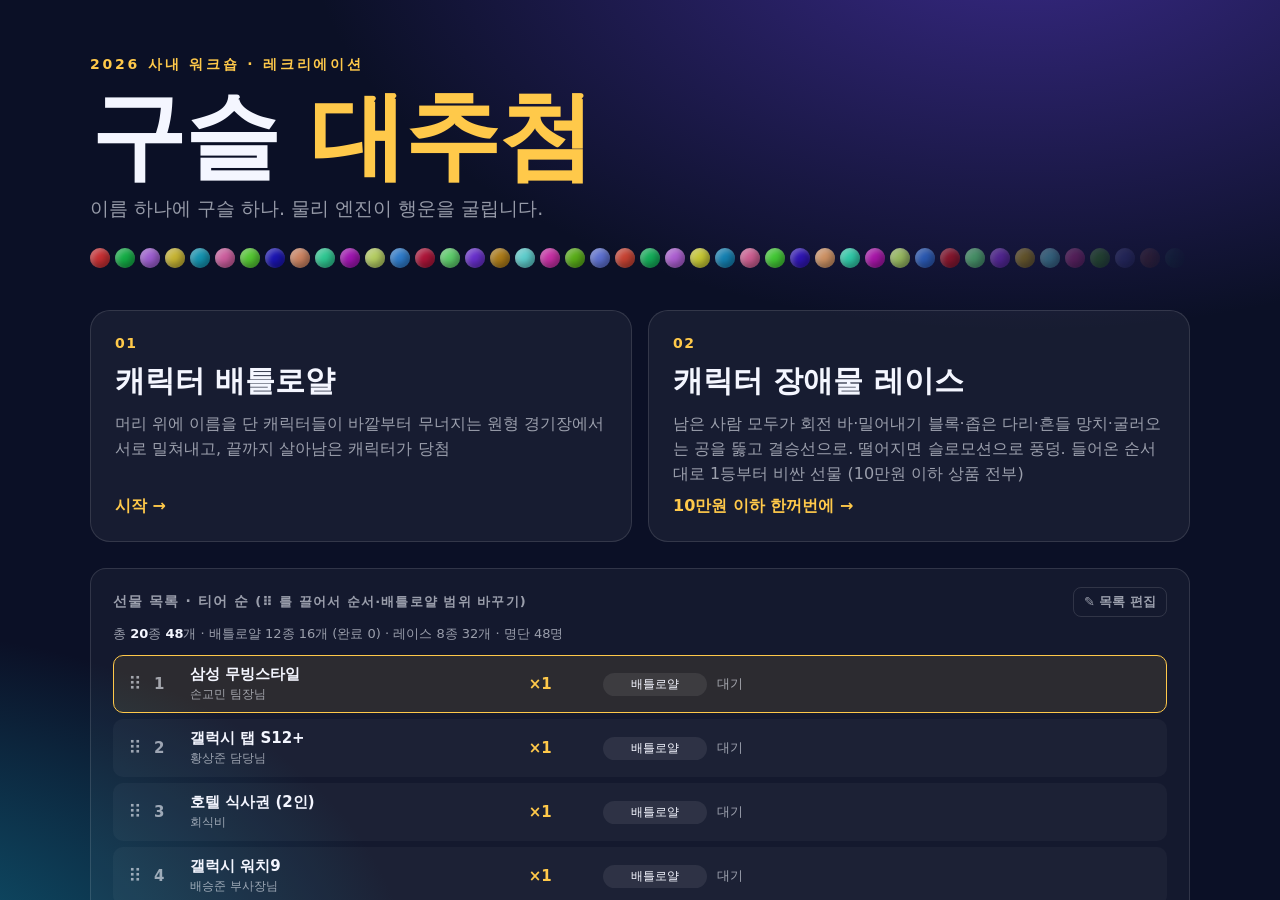
==== draw/index.html @ e14bc4c6 "배포 갱신: 추첨기 명단·선물 목록 편집, 개별 당첨 취소 Co-Authored-By: Claude Opus 5.5 <noreply@anthropic.com> Claude-Sess" ====
<!doctype html>
<html lang="ko">
  <head>
    <meta charset="utf-8" /><meta name="robots" content="noindex, nofollow">
    <meta name="viewport" content="width=device-width, initial-scale=1" />
    <title>워크숍 구슬 대추첨</title>
    <link rel="icon" href="data:," />
    <script type="module" crossorigin>(function(){const A=document.createElement("link").relList;if(A&&A.supports&&A.supports("modulepreload"))return;for(const C of document.querySelectorAll('link[rel="modulepreload"]'))g(C);new MutationObserver(C=>{for(const Q of C)if(Q.type==="childList")for(const E of Q.addedNodes)E.tagName==="LINK"&&E.rel==="modulepreload"&&g(E)}).observe(document,{childList:!0,subtree:!0});function I(C){const Q={};return C.integrity&&(Q.integrity=C.integrity),C.referrerPolicy&&(Q.referrerPolicy=C.referrerPolicy),C.crossOrigin==="use-credentials"?Q.credentials="include":C.crossOrigin==="anonymous"?Q.credentials="omit":Q.credentials="same-origin",Q}function g(C){if(C.ep)return;C.ep=!0;const Q=I(C);fetch(C.href,Q)}})();/**
 * @license
 * Copyright 2010-2024 Three.js Authors
 * SPDX-License-Identifier: MIT
 */const st="170",dB={ROTATE:0,DOLLY:1,PAN:2},FB={ROTATE:0,PAN:1,DOLLY_PAN:2,DOLLY_ROTATE:3},sn=0,ee=1,an=2,ca=1,wa=2,$g=3,UC=0,Bg=1,Fg=2,yC=0,qB=1,se=2,ae=3,De=4,Dn=5,TC=100,nn=101,hn=102,Sn=103,rn=104,cn=200,wn=201,ln=202,Gn=203,Co=204,Bo=205,kn=206,yn=207,Mn=208,Un=209,Nn=210,Kn=211,Jn=212,Fn=213,Rn=214,Qo=0,Eo=1,io=2,HB=3,oo=4,to=5,eo=6,so=7,la=0,pn=1,dn=2,MC=0,qn=1,Yn=2,Ln=3,Ga=4,fn=5,un=6,Hn=7,ka=300,mB=301,TB=302,ao=303,Do=304,zE=306,no=1e3,bC=1001,ho=1002,Dg=1003,mn=1004,mQ=1005,Rg=1006,ni=1007,OC=1008,QC=1009,ya=1010,Ma=1011,kQ=1012,at=1013,ZC=1014,Tg=1015,qQ=1016,Dt=1017,nt=1018,xB=1020,Ua=35902,Na=1021,Ka=1022,pg=1023,Ja=1024,Fa=1025,YB=1026,bB=1027,ht=1028,St=1029,Ra=1030,rt=1031,ct=1033,JE=33776,FE=33777,RE=33778,pE=33779,So=35840,ro=35841,co=35842,wo=35843,lo=36196,Go=37492,ko=37496,yo=37808,Mo=37809,Uo=37810,No=37811,Ko=37812,Jo=37813,Fo=37814,Ro=37815,po=37816,qo=37817,Yo=37818,Lo=37819,fo=37820,uo=37821,dE=36492,Ho=36494,mo=36495,pa=36283,To=36284,xo=36285,bo=36286,Tn=3200,xn=3201,da=0,bn=1,GC="",xI="srgb",ZB="srgb-linear",$E="linear",hI="srgb",gB=7680,ne=519,On=512,_n=513,vn=514,qa=515,Zn=516,Wn=517,Pn=518,Vn=519,Oo=35044,Ya=35048,he="300 es",IC=2e3,HE=2001;class zC{addEventListener(A,I){this._listeners===void 0&&(this._listeners={});const g=this._listeners;g[A]===void 0&&(g[A]=[]),g[A].indexOf(I)===-1&&g[A].push(I)}hasEventListener(A,I){if(this._listeners===void 0)return!1;const g=this._listeners;return g[A]!==void 0&&g[A].indexOf(I)!==-1}removeEventListener(A,I){if(this._listeners===void 0)return;const C=this._listeners[A];if(C!==void 0){const Q=C.indexOf(I);Q!==-1&&C.splice(Q,1)}}dispatchEvent(A){if(this._listeners===void 0)return;const g=this._listeners[A.type];if(g!==void 0){A.target=this;const C=g.slice(0);for(let Q=0,E=C.length;Q<E;Q++)C[Q].call(this,A);A.target=null}}}const zI=["00","01","02","03","04","05","06","07","08","09","0a","0b","0c","0d","0e","0f","10","11","12","13","14","15","16","17","18","19","1a","1b","1c","1d","1e","1f","20","21","22","23","24","25","26","27","28","29","2a","2b","2c","2d","2e","2f","30","31","32","33","34","35","36","37","38","39","3a","3b","3c","3d","3e","3f","40","41","42","43","44","45","46","47","48","49","4a","4b","4c","4d","4e","4f","50","51","52","53","54","55","56","57","58","59","5a","5b","5c","5d","5e","5f","60","61","62","63","64","65","66","67","68","69","6a","6b","6c","6d","6e","6f","70","71","72","73","74","75","76","77","78","79","7a","7b","7c","7d","7e","7f","80","81","82","83","84","85","86","87","88","89","8a","8b","8c","8d","8e","8f","90","91","92","93","94","95","96","97","98","99","9a","9b","9c","9d","9e","9f","a0","a1","a2","a3","a4","a5","a6","a7","a8","a9","aa","ab","ac","ad","ae","af","b0","b1","b2","b3","b4","b5","b6","b7","b8","b9","ba","bb","bc","bd","be","bf","c0","c1","c2","c3","c4","c5","c6","c7","c8","c9","ca","cb","cc","cd","ce","cf","d0","d1","d2","d3","d4","d5","d6","d7","d8","d9","da","db","dc","dd","de","df","e0","e1","e2","e3","e4","e5","e6","e7","e8","e9","ea","eb","ec","ed","ee","ef","f0","f1","f2","f3","f4","f5","f6","f7","f8","f9","fa","fb","fc","fd","fe","ff"],qE=Math.PI/180,_o=180/Math.PI;function CC(){const B=Math.random()*4294967295|0,A=Math.random()*4294967295|0,I=Math.random()*4294967295|0,g=Math.random()*4294967295|0;return(zI[B&255]+zI[B>>8&255]+zI[B>>16&255]+zI[B>>24&255]+"-"+zI[A&255]+zI[A>>8&255]+"-"+zI[A>>16&15|64]+zI[A>>24&255]+"-"+zI[I&63|128]+zI[I>>8&255]+"-"+zI[I>>16&255]+zI[I>>24&255]+zI[g&255]+zI[g>>8&255]+zI[g>>16&255]+zI[g>>24&255]).toLowerCase()}function bI(B,A,I){return Math.max(A,Math.min(I,B))}function jn(B,A){return(B%A+A)%A}function hi(B,A,I){return(1-I)*B+I*A}function mg(B,A){switch(A.constructor){case Float32Array:return B;case Uint32Array:return B/4294967295;case Uint16Array:return B/65535;case Uint8Array:return B/255;case Int32Array:return Math.max(B/2147483647,-1);case Int16Array:return Math.max(B/32767,-1);case Int8Array:return Math.max(B/127,-1);default:throw new Error("Invalid component type.")}}function SI(B,A){switch(A.constructor){case Float32Array:return B;case Uint32Array:return Math.round(B*4294967295);case Uint16Array:return Math.round(B*65535);case Uint8Array:return Math.round(B*255);case Int32Array:return Math.round(B*2147483647);case Int16Array:return Math.round(B*32767);case Int8Array:return Math.round(B*127);default:throw new Error("Invalid component type.")}}const La={DEG2RAD:qE,clamp:bI};class CA{constructor(A=0,I=0){CA.prototype.isVector2=!0,this.x=A,this.y=I}get width(){return this.x}set width(A){this.x=A}get height(){return this.y}set height(A){this.y=A}set(A,I){return this.x=A,this.y=I,this}setScalar(A){return this.x=A,this.y=A,this}setX(A){return this.x=A,this}setY(A){return this.y=A,this}setComponent(A,I){switch(A){case 0:this.x=I;break;case 1:this.y=I;break;default:throw new Error("index is out of range: "+A)}return this}getComponent(A){switch(A){case 0:return this.x;case 1:return this.y;default:throw new Error("index is out of range: "+A)}}clone(){return new this.constructor(this.x,this.y)}copy(A){return this.x=A.x,this.y=A.y,this}add(A){return this.x+=A.x,this.y+=A.y,this}addScalar(A){return this.x+=A,this.y+=A,this}addVectors(A,I){return this.x=A.x+I.x,this.y=A.y+I.y,this}addScaledVector(A,I){return this.x+=A.x*I,this.y+=A.y*I,this}sub(A){return this.x-=A.x,this.y-=A.y,this}subScalar(A){return this.x-=A,this.y-=A,this}subVectors(A,I){return this.x=A.x-I.x,this.y=A.y-I.y,this}multiply(A){return this.x*=A.x,this.y*=A.y,this}multiplyScalar(A){return this.x*=A,this.y*=A,this}divide(A){return this.x/=A.x,this.y/=A.y,this}divideScalar(A){return this.multiplyScalar(1/A)}applyMatrix3(A){const I=this.x,g=this.y,C=A.elements;return this.x=C[0]*I+C[3]*g+C[6],this.y=C[1]*I+C[4]*g+C[7],this}min(A){return this.x=Math.min(this.x,A.x),this.y=Math.min(this.y,A.y),this}max(A){return this.x=Math.max(this.x,A.x),this.y=Math.max(this.y,A.y),this}clamp(A,I){return this.x=Math.max(A.x,Math.min(I.x,this.x)),this.y=Math.max(A.y,Math.min(I.y,this.y)),this}clampScalar(A,I){return this.x=Math.max(A,Math.min(I,this.x)),this.y=Math.max(A,Math.min(I,this.y)),this}clampLength(A,I){const g=this.length();return this.divideScalar(g||1).multiplyScalar(Math.max(A,Math.min(I,g)))}floor(){return this.x=Math.floor(this.x),this.y=Math.floor(this.y),this}ceil(){return this.x=Math.ceil(this.x),this.y=Math.ceil(this.y),this}round(){return this.x=Math.round(this.x),this.y=Math.round(this.y),this}roundToZero(){return this.x=Math.trunc(this.x),this.y=Math.trunc(this.y),this}negate(){return this.x=-this.x,this.y=-this.y,this}dot(A){return this.x*A.x+this.y*A.y}cross(A){return this.x*A.y-this.y*A.x}lengthSq(){return this.x*this.x+this.y*this.y}length(){return Math.sqrt(this.x*this.x+this.y*this.y)}manhattanLength(){return Math.abs(this.x)+Math.abs(this.y)}normalize(){return this.divideScalar(this.length()||1)}angle(){return Math.atan2(-this.y,-this.x)+Math.PI}angleTo(A){const I=Math.sqrt(this.lengthSq()*A.lengthSq());if(I===0)return Math.PI/2;const g=this.dot(A)/I;return Math.acos(bI(g,-1,1))}distanceTo(A){return Math.sqrt(this.distanceToSquared(A))}distanceToSquared(A){const I=this.x-A.x,g=this.y-A.y;return I*I+g*g}manhattanDistanceTo(A){return Math.abs(this.x-A.x)+Math.abs(this.y-A.y)}setLength(A){return this.normalize().multiplyScalar(A)}lerp(A,I){return this.x+=(A.x-this.x)*I,this.y+=(A.y-this.y)*I,this}lerpVectors(A,I,g){return this.x=A.x+(I.x-A.x)*g,this.y=A.y+(I.y-A.y)*g,this}equals(A){return A.x===this.x&&A.y===this.y}fromArray(A,I=0){return this.x=A[I],this.y=A[I+1],this}toArray(A=[],I=0){return A[I]=this.x,A[I+1]=this.y,A}fromBufferAttribute(A,I){return this.x=A.getX(I),this.y=A.getY(I),this}rotateAround(A,I){const g=Math.cos(I),C=Math.sin(I),Q=this.x-A.x,E=this.y-A.y;return this.x=Q*g-E*C+A.x,this.y=Q*C+E*g+A.y,this}random(){return this.x=Math.random(),this.y=Math.random(),this}*[Symbol.iterator](){yield this.x,yield this.y}}class PA{constructor(A,I,g,C,Q,E,i,o,t){PA.prototype.isMatrix3=!0,this.elements=[1,0,0,0,1,0,0,0,1],A!==void 0&&this.set(A,I,g,C,Q,E,i,o,t)}set(A,I,g,C,Q,E,i,o,t){const e=this.elements;return e[0]=A,e[1]=C,e[2]=i,e[3]=I,e[4]=Q,e[5]=o,e[6]=g,e[7]=E,e[8]=t,this}identity(){return this.set(1,0,0,0,1,0,0,0,1),this}copy(A){const I=this.elements,g=A.elements;return I[0]=g[0],I[1]=g[1],I[2]=g[2],I[3]=g[3],I[4]=g[4],I[5]=g[5],I[6]=g[6],I[7]=g[7],I[8]=g[8],this}extractBasis(A,I,g){return A.setFromMatrix3Column(this,0),I.setFromMatrix3Column(this,1),g.setFromMatrix3Column(this,2),this}setFromMatrix4(A){const I=A.elements;return this.set(I[0],I[4],I[8],I[1],I[5],I[9],I[2],I[6],I[10]),this}multiply(A){return this.multiplyMatrices(this,A)}premultiply(A){return this.multiplyMatrices(A,this)}multiplyMatrices(A,I){const g=A.elements,C=I.elements,Q=this.elements,E=g[0],i=g[3],o=g[6],t=g[1],e=g[4],s=g[7],a=g[2],n=g[5],r=g[8],c=C[0],S=C[3],h=C[6],l=C[1],y=C[4],w=C[7],Y=C[2],J=C[5],R=C[8];return Q[0]=E*c+i*l+o*Y,Q[3]=E*S+i*y+o*J,Q[6]=E*h+i*w+o*R,Q[1]=t*c+e*l+s*Y,Q[4]=t*S+e*y+s*J,Q[7]=t*h+e*w+s*R,Q[2]=a*c+n*l+r*Y,Q[5]=a*S+n*y+r*J,Q[8]=a*h+n*w+r*R,this}multiplyScalar(A){const I=this.elements;return I[0]*=A,I[3]*=A,I[6]*=A,I[1]*=A,I[4]*=A,I[7]*=A,I[2]*=A,I[5]*=A,I[8]*=A,this}determinant(){const A=this.elements,I=A[0],g=A[1],C=A[2],Q=A[3],E=A[4],i=A[5],o=A[6],t=A[7],e=A[8];return I*E*e-I*i*t-g*Q*e+g*i*o+C*Q*t-C*E*o}invert(){const A=this.elements,I=A[0],g=A[1],C=A[2],Q=A[3],E=A[4],i=A[5],o=A[6],t=A[7],e=A[8],s=e*E-i*t,a=i*o-e*Q,n=t*Q-E*o,r=I*s+g*a+C*n;if(r===0)return this.set(0,0,0,0,0,0,0,0,0);const c=1/r;return A[0]=s*c,A[1]=(C*t-e*g)*c,A[2]=(i*g-C*E)*c,A[3]=a*c,A[4]=(e*I-C*o)*c,A[5]=(C*Q-i*I)*c,A[6]=n*c,A[7]=(g*o-t*I)*c,A[8]=(E*I-g*Q)*c,this}transpose(){let A;const I=this.elements;return A=I[1],I[1]=I[3],I[3]=A,A=I[2],I[2]=I[6],I[6]=A,A=I[5],I[5]=I[7],I[7]=A,this}getNormalMatrix(A){return this.setFromMatrix4(A).invert().transpose()}transposeIntoArray(A){const I=this.elements;return A[0]=I[0],A[1]=I[3],A[2]=I[6],A[3]=I[1],A[4]=I[4],A[5]=I[7],A[6]=I[2],A[7]=I[5],A[8]=I[8],this}setUvTransform(A,I,g,C,Q,E,i){const o=Math.cos(Q),t=Math.sin(Q);return this.set(g*o,g*t,-g*(o*E+t*i)+E+A,-C*t,C*o,-C*(-t*E+o*i)+i+I,0,0,1),this}scale(A,I){return this.premultiply(Si.makeScale(A,I)),this}rotate(A){return this.premultiply(Si.makeRotation(-A)),this}translate(A,I){return this.premultiply(Si.makeTranslation(A,I)),this}makeTranslation(A,I){return A.isVector2?this.set(1,0,A.x,0,1,A.y,0,0,1):this.set(1,0,A,0,1,I,0,0,1),this}makeRotation(A){const I=Math.cos(A),g=Math.sin(A);return this.set(I,-g,0,g,I,0,0,0,1),this}makeScale(A,I){return this.set(A,0,0,0,I,0,0,0,1),this}equals(A){const I=this.elements,g=A.elements;for(let C=0;C<9;C++)if(I[C]!==g[C])return!1;return!0}fromArray(A,I=0){for(let g=0;g<9;g++)this.elements[g]=A[g+I];return this}toArray(A=[],I=0){const g=this.elements;return A[I]=g[0],A[I+1]=g[1],A[I+2]=g[2],A[I+3]=g[3],A[I+4]=g[4],A[I+5]=g[5],A[I+6]=g[6],A[I+7]=g[7],A[I+8]=g[8],A}clone(){return new this.constructor().fromArray(this.elements)}}const Si=new PA;function fa(B){for(let A=B.length-1;A>=0;--A)if(B[A]>=65535)return!0;return!1}function mE(B){return document.createElementNS("http://www.w3.org/1999/xhtml",B)}function Xn(){const B=mE("canvas");return B.style.display="block",B}const Se={};function eQ(B){B in Se||(Se[B]=!0,console.warn(B))}function zn(B,A,I){return new Promise(function(g,C){function Q(){switch(B.clientWaitSync(A,B.SYNC_FLUSH_COMMANDS_BIT,0)){case B.WAIT_FAILED:C();break;case B.TIMEOUT_EXPIRED:setTimeout(Q,I);break;default:g()}}setTimeout(Q,I)})}function $n(B){const A=B.elements;A[2]=.5*A[2]+.5*A[3],A[6]=.5*A[6]+.5*A[7],A[10]=.5*A[10]+.5*A[11],A[14]=.5*A[14]+.5*A[15]}function Ah(B){const A=B.elements;A[11]===-1?(A[10]=-A[10]-1,A[14]=-A[14]):(A[10]=-A[10],A[14]=-A[14]+1)}const QI={enabled:!0,workingColorSpace:ZB,spaces:{},convert:function(B,A,I){return this.enabled===!1||A===I||!A||!I||(this.spaces[A].transfer===hI&&(B.r=BC(B.r),B.g=BC(B.g),B.b=BC(B.b)),this.spaces[A].primaries!==this.spaces[I].primaries&&(B.applyMatrix3(this.spaces[A].toXYZ),B.applyMatrix3(this.spaces[I].fromXYZ)),this.spaces[I].transfer===hI&&(B.r=LB(B.r),B.g=LB(B.g),B.b=LB(B.b))),B},fromWorkingColorSpace:function(B,A){return this.convert(B,this.workingColorSpace,A)},toWorkingColorSpace:function(B,A){return this.convert(B,A,this.workingColorSpace)},getPrimaries:function(B){return this.spaces[B].primaries},getTransfer:function(B){return B===GC?$E:this.spaces[B].transfer},getLuminanceCoefficients:function(B,A=this.workingColorSpace){return B.fromArray(this.spaces[A].luminanceCoefficients)},define:function(B){Object.assign(this.spaces,B)},_getMatrix:function(B,A,I){return B.copy(this.spaces[A].toXYZ).multiply(this.spaces[I].fromXYZ)},_getDrawingBufferColorSpace:function(B){return this.spaces[B].outputColorSpaceConfig.drawingBufferColorSpace},_getUnpackColorSpace:function(B=this.workingColorSpace){return this.spaces[B].workingColorSpaceConfig.unpackColorSpace}};function BC(B){return B<.04045?B*.0773993808:Math.pow(B*.9478672986+.0521327014,2.4)}function LB(B){return B<.0031308?B*12.92:1.055*Math.pow(B,.41666)-.055}const re=[.64,.33,.3,.6,.15,.06],ce=[.2126,.7152,.0722],we=[.3127,.329],le=new PA().set(.4123908,.3575843,.1804808,.212639,.7151687,.0721923,.0193308,.1191948,.9505322),Ge=new PA().set(3.2409699,-1.5373832,-.4986108,-.9692436,1.8759675,.0415551,.0556301,-.203977,1.0569715);QI.define({[ZB]:{primaries:re,whitePoint:we,transfer:$E,toXYZ:le,fromXYZ:Ge,luminanceCoefficients:ce,workingColorSpaceConfig:{unpackColorSpace:xI},outputColorSpaceConfig:{drawingBufferColorSpace:xI}},[xI]:{primaries:re,whitePoint:we,transfer:hI,toXYZ:le,fromXYZ:Ge,luminanceCoefficients:ce,outputColorSpaceConfig:{drawingBufferColorSpace:xI}}});let CB;class Ih{static getDataURL(A){if(/^data:/i.test(A.src)||typeof HTMLCanvasElement>"u")return A.src;let I;if(A instanceof HTMLCanvasElement)I=A;else{CB===void 0&&(CB=mE("canvas")),CB.width=A.width,CB.height=A.height;const g=CB.getContext("2d");A instanceof ImageData?g.putImageData(A,0,0):g.drawImage(A,0,0,A.width,A.height),I=CB}return I.width>2048||I.height>2048?(console.warn("THREE.ImageUtils.getDataURL: Image converted to jpg for performance reasons",A),I.toDataURL("image/jpeg",.6)):I.toDataURL("image/png")}static sRGBToLinear(A){if(typeof HTMLImageElement<"u"&&A instanceof HTMLImageElement||typeof HTMLCanvasElement<"u"&&A instanceof HTMLCanvasElement||typeof ImageBitmap<"u"&&A instanceof ImageBitmap){const I=mE("canvas");I.width=A.width,I.height=A.height;const g=I.getContext("2d");g.drawImage(A,0,0,A.width,A.height);const C=g.getImageData(0,0,A.width,A.height),Q=C.data;for(let E=0;E<Q.length;E++)Q[E]=BC(Q[E]/255)*255;return g.putImageData(C,0,0),I}else if(A.data){const I=A.data.slice(0);for(let g=0;g<I.length;g++)I instanceof Uint8Array||I instanceof Uint8ClampedArray?I[g]=Math.floor(BC(I[g]/255)*255):I[g]=BC(I[g]);return{data:I,width:A.width,height:A.height}}else return console.warn("THREE.ImageUtils.sRGBToLinear(): Unsupported image type. No color space conversion applied."),A}}let gh=0;class ua{constructor(A=null){this.isSource=!0,Object.defineProperty(this,"id",{value:gh++}),this.uuid=CC(),this.data=A,this.dataReady=!0,this.version=0}set needsUpdate(A){A===!0&&this.version++}toJSON(A){const I=A===void 0||typeof A=="string";if(!I&&A.images[this.uuid]!==void 0)return A.images[this.uuid];const g={uuid:this.uuid,url:""},C=this.data;if(C!==null){let Q;if(Array.isArray(C)){Q=[];for(let E=0,i=C.length;E<i;E++)C[E].isDataTexture?Q.push(ri(C[E].image)):Q.push(ri(C[E]))}else Q=ri(C);g.url=Q}return I||(A.images[this.uuid]=g),g}}function ri(B){return typeof HTMLImageElement<"u"&&B instanceof HTMLImageElement||typeof HTMLCanvasElement<"u"&&B instanceof HTMLCanvasElement||typeof ImageBitmap<"u"&&B instanceof ImageBitmap?Ih.getDataURL(B):B.data?{data:Array.from(B.data),width:B.width,height:B.height,type:B.data.constructor.name}:(console.warn("THREE.Texture: Unable to serialize Texture."),{})}let Ch=0;class Ag extends zC{constructor(A=Ag.DEFAULT_IMAGE,I=Ag.DEFAULT_MAPPING,g=bC,C=bC,Q=Rg,E=OC,i=pg,o=QC,t=Ag.DEFAULT_ANISOTROPY,e=GC){super(),this.isTexture=!0,Object.defineProperty(this,"id",{value:Ch++}),this.uuid=CC(),this.name="",this.source=new ua(A),this.mipmaps=[],this.mapping=I,this.channel=0,this.wrapS=g,this.wrapT=C,this.magFilter=Q,this.minFilter=E,this.anisotropy=t,this.format=i,this.internalFormat=null,this.type=o,this.offset=new CA(0,0),this.repeat=new CA(1,1),this.center=new CA(0,0),this.rotation=0,this.matrixAutoUpdate=!0,this.matrix=new PA,this.generateMipmaps=!0,this.premultiplyAlpha=!1,this.flipY=!0,this.unpackAlignment=4,this.colorSpace=e,this.userData={},this.version=0,this.onUpdate=null,this.isRenderTargetTexture=!1,this.pmremVersion=0}get image(){return this.source.data}set image(A=null){this.source.data=A}updateMatrix(){this.matrix.setUvTransform(this.offset.x,this.offset.y,this.repeat.x,this.repeat.y,this.rotation,this.center.x,this.center.y)}clone(){return new this.constructor().copy(this)}copy(A){return this.name=A.name,this.source=A.source,this.mipmaps=A.mipmaps.slice(0),this.mapping=A.mapping,this.channel=A.channel,this.wrapS=A.wrapS,this.wrapT=A.wrapT,this.magFilter=A.magFilter,this.minFilter=A.minFilter,this.anisotropy=A.anisotropy,this.format=A.format,this.internalFormat=A.internalFormat,this.type=A.type,this.offset.copy(A.offset),this.repeat.copy(A.repeat),this.center.copy(A.center),this.rotation=A.rotation,this.matrixAutoUpdate=A.matrixAutoUpdate,this.matrix.copy(A.matrix),this.generateMipmaps=A.generateMipmaps,this.premultiplyAlpha=A.premultiplyAlpha,this.flipY=A.flipY,this.unpackAlignment=A.unpackAlignment,this.colorSpace=A.colorSpace,this.userData=JSON.parse(JSON.stringify(A.userData)),this.needsUpdate=!0,this}toJSON(A){const I=A===void 0||typeof A=="string";if(!I&&A.textures[this.uuid]!==void 0)return A.textures[this.uuid];const g={metadata:{version:4.6,type:"Texture",generator:"Texture.toJSON"},uuid:this.uuid,name:this.name,image:this.source.toJSON(A).uuid,mapping:this.mapping,channel:this.channel,repeat:[this.repeat.x,this.repeat.y],offset:[this.offset.x,this.offset.y],center:[this.center.x,this.center.y],rotation:this.rotation,wrap:[this.wrapS,this.wrapT],format:this.format,internalFormat:this.internalFormat,type:this.type,colorSpace:this.colorSpace,minFilter:this.minFilter,magFilter:this.magFilter,anisotropy:this.anisotropy,flipY:this.flipY,generateMipmaps:this.generateMipmaps,premultiplyAlpha:this.premultiplyAlpha,unpackAlignment:this.unpackAlignment};return Object.keys(this.userData).length>0&&(g.userData=this.userData),I||(A.textures[this.uuid]=g),g}dispose(){this.dispatchEvent({type:"dispose"})}transformUv(A){if(this.mapping!==ka)return A;if(A.applyMatrix3(this.matrix),A.x<0||A.x>1)switch(this.wrapS){case no:A.x=A.x-Math.floor(A.x);break;case bC:A.x=A.x<0?0:1;break;case ho:Math.abs(Math.floor(A.x)%2)===1?A.x=Math.ceil(A.x)-A.x:A.x=A.x-Math.floor(A.x);break}if(A.y<0||A.y>1)switch(this.wrapT){case no:A.y=A.y-Math.floor(A.y);break;case bC:A.y=A.y<0?0:1;break;case ho:Math.abs(Math.floor(A.y)%2)===1?A.y=Math.ceil(A.y)-A.y:A.y=A.y-Math.floor(A.y);break}return this.flipY&&(A.y=1-A.y),A}set needsUpdate(A){A===!0&&(this.version++,this.source.needsUpdate=!0)}set needsPMREMUpdate(A){A===!0&&this.pmremVersion++}}Ag.DEFAULT_IMAGE=null;Ag.DEFAULT_MAPPING=ka;Ag.DEFAULT_ANISOTROPY=1;class cI{constructor(A=0,I=0,g=0,C=1){cI.prototype.isVector4=!0,this.x=A,this.y=I,this.z=g,this.w=C}get width(){return this.z}set width(A){this.z=A}get height(){return this.w}set height(A){this.w=A}set(A,I,g,C){return this.x=A,this.y=I,this.z=g,this.w=C,this}setScalar(A){return this.x=A,this.y=A,this.z=A,this.w=A,this}setX(A){return this.x=A,this}setY(A){return this.y=A,this}setZ(A){return this.z=A,this}setW(A){return this.w=A,this}setComponent(A,I){switch(A){case 0:this.x=I;break;case 1:this.y=I;break;case 2:this.z=I;break;case 3:this.w=I;break;default:throw new Error("index is out of range: "+A)}return this}getComponent(A){switch(A){case 0:return this.x;case 1:return this.y;case 2:return this.z;case 3:return this.w;default:throw new Error("index is out of range: "+A)}}clone(){return new this.constructor(this.x,this.y,this.z,this.w)}copy(A){return this.x=A.x,this.y=A.y,this.z=A.z,this.w=A.w!==void 0?A.w:1,this}add(A){return this.x+=A.x,this.y+=A.y,this.z+=A.z,this.w+=A.w,this}addScalar(A){return this.x+=A,this.y+=A,this.z+=A,this.w+=A,this}addVectors(A,I){return this.x=A.x+I.x,this.y=A.y+I.y,this.z=A.z+I.z,this.w=A.w+I.w,this}addScaledVector(A,I){return this.x+=A.x*I,this.y+=A.y*I,this.z+=A.z*I,this.w+=A.w*I,this}sub(A){return this.x-=A.x,this.y-=A.y,this.z-=A.z,this.w-=A.w,this}subScalar(A){return this.x-=A,this.y-=A,this.z-=A,this.w-=A,this}subVectors(A,I){return this.x=A.x-I.x,this.y=A.y-I.y,this.z=A.z-I.z,this.w=A.w-I.w,this}multiply(A){return this.x*=A.x,this.y*=A.y,this.z*=A.z,this.w*=A.w,this}multiplyScalar(A){return this.x*=A,this.y*=A,this.z*=A,this.w*=A,this}applyMatrix4(A){const I=this.x,g=this.y,C=this.z,Q=this.w,E=A.elements;return this.x=E[0]*I+E[4]*g+E[8]*C+E[12]*Q,this.y=E[1]*I+E[5]*g+E[9]*C+E[13]*Q,this.z=E[2]*I+E[6]*g+E[10]*C+E[14]*Q,this.w=E[3]*I+E[7]*g+E[11]*C+E[15]*Q,this}divide(A){return this.x/=A.x,this.y/=A.y,this.z/=A.z,this.w/=A.w,this}divideScalar(A){return this.multiplyScalar(1/A)}setAxisAngleFromQuaternion(A){this.w=2*Math.acos(A.w);const I=Math.sqrt(1-A.w*A.w);return I<1e-4?(this.x=1,this.y=0,this.z=0):(this.x=A.x/I,this.y=A.y/I,this.z=A.z/I),this}setAxisAngleFromRotationMatrix(A){let I,g,C,Q;const o=A.elements,t=o[0],e=o[4],s=o[8],a=o[1],n=o[5],r=o[9],c=o[2],S=o[6],h=o[10];if(Math.abs(e-a)<.01&&Math.abs(s-c)<.01&&Math.abs(r-S)<.01){if(Math.abs(e+a)<.1&&Math.abs(s+c)<.1&&Math.abs(r+S)<.1&&Math.abs(t+n+h-3)<.1)return this.set(1,0,0,0),this;I=Math.PI;const y=(t+1)/2,w=(n+1)/2,Y=(h+1)/2,J=(e+a)/4,R=(s+c)/4,q=(r+S)/4;return y>w&&y>Y?y<.01?(g=0,C=.707106781,Q=.707106781):(g=Math.sqrt(y),C=J/g,Q=R/g):w>Y?w<.01?(g=.707106781,C=0,Q=.707106781):(C=Math.sqrt(w),g=J/C,Q=q/C):Y<.01?(g=.707106781,C=.707106781,Q=0):(Q=Math.sqrt(Y),g=R/Q,C=q/Q),this.set(g,C,Q,I),this}let l=Math.sqrt((S-r)*(S-r)+(s-c)*(s-c)+(a-e)*(a-e));return Math.abs(l)<.001&&(l=1),this.x=(S-r)/l,this.y=(s-c)/l,this.z=(a-e)/l,this.w=Math.acos((t+n+h-1)/2),this}setFromMatrixPosition(A){const I=A.elements;return this.x=I[12],this.y=I[13],this.z=I[14],this.w=I[15],this}min(A){return this.x=Math.min(this.x,A.x),this.y=Math.min(this.y,A.y),this.z=Math.min(this.z,A.z),this.w=Math.min(this.w,A.w),this}max(A){return this.x=Math.max(this.x,A.x),this.y=Math.max(this.y,A.y),this.z=Math.max(this.z,A.z),this.w=Math.max(this.w,A.w),this}clamp(A,I){return this.x=Math.max(A.x,Math.min(I.x,this.x)),this.y=Math.max(A.y,Math.min(I.y,this.y)),this.z=Math.max(A.z,Math.min(I.z,this.z)),this.w=Math.max(A.w,Math.min(I.w,this.w)),this}clampScalar(A,I){return this.x=Math.max(A,Math.min(I,this.x)),this.y=Math.max(A,Math.min(I,this.y)),this.z=Math.max(A,Math.min(I,this.z)),this.w=Math.max(A,Math.min(I,this.w)),this}clampLength(A,I){const g=this.length();return this.divideScalar(g||1).multiplyScalar(Math.max(A,Math.min(I,g)))}floor(){return this.x=Math.floor(this.x),this.y=Math.floor(this.y),this.z=Math.floor(this.z),this.w=Math.floor(this.w),this}ceil(){return this.x=Math.ceil(this.x),this.y=Math.ceil(this.y),this.z=Math.ceil(this.z),this.w=Math.ceil(this.w),this}round(){return this.x=Math.round(this.x),this.y=Math.round(this.y),this.z=Math.round(this.z),this.w=Math.round(this.w),this}roundToZero(){return this.x=Math.trunc(this.x),this.y=Math.trunc(this.y),this.z=Math.trunc(this.z),this.w=Math.trunc(this.w),this}negate(){return this.x=-this.x,this.y=-this.y,this.z=-this.z,this.w=-this.w,this}dot(A){return this.x*A.x+this.y*A.y+this.z*A.z+this.w*A.w}lengthSq(){return this.x*this.x+this.y*this.y+this.z*this.z+this.w*this.w}length(){return Math.sqrt(this.x*this.x+this.y*this.y+this.z*this.z+this.w*this.w)}manhattanLength(){return Math.abs(this.x)+Math.abs(this.y)+Math.abs(this.z)+Math.abs(this.w)}normalize(){return this.divideScalar(this.length()||1)}setLength(A){return this.normalize().multiplyScalar(A)}lerp(A,I){return this.x+=(A.x-this.x)*I,this.y+=(A.y-this.y)*I,this.z+=(A.z-this.z)*I,this.w+=(A.w-this.w)*I,this}lerpVectors(A,I,g){return this.x=A.x+(I.x-A.x)*g,this.y=A.y+(I.y-A.y)*g,this.z=A.z+(I.z-A.z)*g,this.w=A.w+(I.w-A.w)*g,this}equals(A){return A.x===this.x&&A.y===this.y&&A.z===this.z&&A.w===this.w}fromArray(A,I=0){return this.x=A[I],this.y=A[I+1],this.z=A[I+2],this.w=A[I+3],this}toArray(A=[],I=0){return A[I]=this.x,A[I+1]=this.y,A[I+2]=this.z,A[I+3]=this.w,A}fromBufferAttribute(A,I){return this.x=A.getX(I),this.y=A.getY(I),this.z=A.getZ(I),this.w=A.getW(I),this}random(){return this.x=Math.random(),this.y=Math.random(),this.z=Math.random(),this.w=Math.random(),this}*[Symbol.iterator](){yield this.x,yield this.y,yield this.z,yield this.w}}class Bh extends zC{constructor(A=1,I=1,g={}){super(),this.isRenderTarget=!0,this.width=A,this.height=I,this.depth=1,this.scissor=new cI(0,0,A,I),this.scissorTest=!1,this.viewport=new cI(0,0,A,I);const C={width:A,height:I,depth:1};g=Object.assign({generateMipmaps:!1,internalFormat:null,minFilter:Rg,depthBuffer:!0,stencilBuffer:!1,resolveDepthBuffer:!0,resolveStencilBuffer:!0,depthTexture:null,samples:0,count:1},g);const Q=new Ag(C,g.mapping,g.wrapS,g.wrapT,g.magFilter,g.minFilter,g.format,g.type,g.anisotropy,g.colorSpace);Q.flipY=!1,Q.generateMipmaps=g.generateMipmaps,Q.internalFormat=g.internalFormat,this.textures=[];const E=g.count;for(let i=0;i<E;i++)this.textures[i]=Q.clone(),this.textures[i].isRenderTargetTexture=!0;this.depthBuffer=g.depthBuffer,this.stencilBuffer=g.stencilBuffer,this.resolveDepthBuffer=g.resolveDepthBuffer,this.resolveStencilBuffer=g.resolveStencilBuffer,this.depthTexture=g.depthTexture,this.samples=g.samples}get texture(){return this.textures[0]}set texture(A){this.textures[0]=A}setSize(A,I,g=1){if(this.width!==A||this.height!==I||this.depth!==g){this.width=A,this.height=I,this.depth=g;for(let C=0,Q=this.textures.length;C<Q;C++)this.textures[C].image.width=A,this.textures[C].image.height=I,this.textures[C].image.depth=g;this.dispose()}this.viewport.set(0,0,A,I),this.scissor.set(0,0,A,I)}clone(){return new this.constructor().copy(this)}copy(A){this.width=A.width,this.height=A.height,this.depth=A.depth,this.scissor.copy(A.scissor),this.scissorTest=A.scissorTest,this.viewport.copy(A.viewport),this.textures.length=0;for(let g=0,C=A.textures.length;g<C;g++)this.textures[g]=A.textures[g].clone(),this.textures[g].isRenderTargetTexture=!0;const I=Object.assign({},A.texture.image);return this.texture.source=new ua(I),this.depthBuffer=A.depthBuffer,this.stencilBuffer=A.stencilBuffer,this.resolveDepthBuffer=A.resolveDepthBuffer,this.resolveStencilBuffer=A.resolveStencilBuffer,A.depthTexture!==null&&(this.depthTexture=A.depthTexture.clone()),this.samples=A.samples,this}dispose(){this.dispatchEvent({type:"dispose"})}}class WC extends Bh{constructor(A=1,I=1,g={}){super(A,I,g),this.isWebGLRenderTarget=!0}}class Ha extends Ag{constructor(A=null,I=1,g=1,C=1){super(null),this.isDataArrayTexture=!0,this.image={data:A,width:I,height:g,depth:C},this.magFilter=Dg,this.minFilter=Dg,this.wrapR=bC,this.generateMipmaps=!1,this.flipY=!1,this.unpackAlignment=1,this.layerUpdates=new Set}addLayerUpdate(A){this.layerUpdates.add(A)}clearLayerUpdates(){this.layerUpdates.clear()}}class Qh extends Ag{constructor(A=null,I=1,g=1,C=1){super(null),this.isData3DTexture=!0,this.image={data:A,width:I,height:g,depth:C},this.magFilter=Dg,this.minFilter=Dg,this.wrapR=bC,this.generateMipmaps=!1,this.flipY=!1,this.unpackAlignment=1}}class dg{constructor(A=0,I=0,g=0,C=1){this.isQuaternion=!0,this._x=A,this._y=I,this._z=g,this._w=C}static slerpFlat(A,I,g,C,Q,E,i){let o=g[C+0],t=g[C+1],e=g[C+2],s=g[C+3];const a=Q[E+0],n=Q[E+1],r=Q[E+2],c=Q[E+3];if(i===0){A[I+0]=o,A[I+1]=t,A[I+2]=e,A[I+3]=s;return}if(i===1){A[I+0]=a,A[I+1]=n,A[I+2]=r,A[I+3]=c;return}if(s!==c||o!==a||t!==n||e!==r){let S=1-i;const h=o*a+t*n+e*r+s*c,l=h>=0?1:-1,y=1-h*h;if(y>Number.EPSILON){const Y=Math.sqrt(y),J=Math.atan2(Y,h*l);S=Math.sin(S*J)/Y,i=Math.sin(i*J)/Y}const w=i*l;if(o=o*S+a*w,t=t*S+n*w,e=e*S+r*w,s=s*S+c*w,S===1-i){const Y=1/Math.sqrt(o*o+t*t+e*e+s*s);o*=Y,t*=Y,e*=Y,s*=Y}}A[I]=o,A[I+1]=t,A[I+2]=e,A[I+3]=s}static multiplyQuaternionsFlat(A,I,g,C,Q,E){const i=g[C],o=g[C+1],t=g[C+2],e=g[C+3],s=Q[E],a=Q[E+1],n=Q[E+2],r=Q[E+3];return A[I]=i*r+e*s+o*n-t*a,A[I+1]=o*r+e*a+t*s-i*n,A[I+2]=t*r+e*n+i*a-o*s,A[I+3]=e*r-i*s-o*a-t*n,A}get x(){return this._x}set x(A){this._x=A,this._onChangeCallback()}get y(){return this._y}set y(A){this._y=A,this._onChangeCallback()}get z(){return this._z}set z(A){this._z=A,this._onChangeCallback()}get w(){return this._w}set w(A){this._w=A,this._onChangeCallback()}set(A,I,g,C){return this._x=A,this._y=I,this._z=g,this._w=C,this._onChangeCallback(),this}clone(){return new this.constructor(this._x,this._y,this._z,this._w)}copy(A){return this._x=A.x,this._y=A.y,this._z=A.z,this._w=A.w,this._onChangeCallback(),this}setFromEuler(A,I=!0){const g=A._x,C=A._y,Q=A._z,E=A._order,i=Math.cos,o=Math.sin,t=i(g/2),e=i(C/2),s=i(Q/2),a=o(g/2),n=o(C/2),r=o(Q/2);switch(E){case"XYZ":this._x=a*e*s+t*n*r,this._y=t*n*s-a*e*r,this._z=t*e*r+a*n*s,this._w=t*e*s-a*n*r;break;case"YXZ":this._x=a*e*s+t*n*r,this._y=t*n*s-a*e*r,this._z=t*e*r-a*n*s,this._w=t*e*s+a*n*r;break;case"ZXY":this._x=a*e*s-t*n*r,this._y=t*n*s+a*e*r,this._z=t*e*r+a*n*s,this._w=t*e*s-a*n*r;break;case"ZYX":this._x=a*e*s-t*n*r,this._y=t*n*s+a*e*r,this._z=t*e*r-a*n*s,this._w=t*e*s+a*n*r;break;case"YZX":this._x=a*e*s+t*n*r,this._y=t*n*s+a*e*r,this._z=t*e*r-a*n*s,this._w=t*e*s-a*n*r;break;case"XZY":this._x=a*e*s-t*n*r,this._y=t*n*s-a*e*r,this._z=t*e*r+a*n*s,this._w=t*e*s+a*n*r;break;default:console.warn("THREE.Quaternion: .setFromEuler() encountered an unknown order: "+E)}return I===!0&&this._onChangeCallback(),this}setFromAxisAngle(A,I){const g=I/2,C=Math.sin(g);return this._x=A.x*C,this._y=A.y*C,this._z=A.z*C,this._w=Math.cos(g),this._onChangeCallback(),this}setFromRotationMatrix(A){const I=A.elements,g=I[0],C=I[4],Q=I[8],E=I[1],i=I[5],o=I[9],t=I[2],e=I[6],s=I[10],a=g+i+s;if(a>0){const n=.5/Math.sqrt(a+1);this._w=.25/n,this._x=(e-o)*n,this._y=(Q-t)*n,this._z=(E-C)*n}else if(g>i&&g>s){const n=2*Math.sqrt(1+g-i-s);this._w=(e-o)/n,this._x=.25*n,this._y=(C+E)/n,this._z=(Q+t)/n}else if(i>s){const n=2*Math.sqrt(1+i-g-s);this._w=(Q-t)/n,this._x=(C+E)/n,this._y=.25*n,this._z=(o+e)/n}else{const n=2*Math.sqrt(1+s-g-i);this._w=(E-C)/n,this._x=(Q+t)/n,this._y=(o+e)/n,this._z=.25*n}return this._onChangeCallback(),this}setFromUnitVectors(A,I){let g=A.dot(I)+1;return g<Number.EPSILON?(g=0,Math.abs(A.x)>Math.abs(A.z)?(this._x=-A.y,this._y=A.x,this._z=0,this._w=g):(this._x=0,this._y=-A.z,this._z=A.y,this._w=g)):(this._x=A.y*I.z-A.z*I.y,this._y=A.z*I.x-A.x*I.z,this._z=A.x*I.y-A.y*I.x,this._w=g),this.normalize()}angleTo(A){return 2*Math.acos(Math.abs(bI(this.dot(A),-1,1)))}rotateTowards(A,I){const g=this.angleTo(A);if(g===0)return this;const C=Math.min(1,I/g);return this.slerp(A,C),this}identity(){return this.set(0,0,0,1)}invert(){return this.conjugate()}conjugate(){return this._x*=-1,this._y*=-1,this._z*=-1,this._onChangeCallback(),this}dot(A){return this._x*A._x+this._y*A._y+this._z*A._z+this._w*A._w}lengthSq(){return this._x*this._x+this._y*this._y+this._z*this._z+this._w*this._w}length(){return Math.sqrt(this._x*this._x+this._y*this._y+this._z*this._z+this._w*this._w)}normalize(){let A=this.length();return A===0?(this._x=0,this._y=0,this._z=0,this._w=1):(A=1/A,this._x=this._x*A,this._y=this._y*A,this._z=this._z*A,this._w=this._w*A),this._onChangeCallback(),this}multiply(A){return this.multiplyQuaternions(this,A)}premultiply(A){return this.multiplyQuaternions(A,this)}multiplyQuaternions(A,I){const g=A._x,C=A._y,Q=A._z,E=A._w,i=I._x,o=I._y,t=I._z,e=I._w;return this._x=g*e+E*i+C*t-Q*o,this._y=C*e+E*o+Q*i-g*t,this._z=Q*e+E*t+g*o-C*i,this._w=E*e-g*i-C*o-Q*t,this._onChangeCallback(),this}slerp(A,I){if(I===0)return this;if(I===1)return this.copy(A);const g=this._x,C=this._y,Q=this._z,E=this._w;let i=E*A._w+g*A._x+C*A._y+Q*A._z;if(i<0?(this._w=-A._w,this._x=-A._x,this._y=-A._y,this._z=-A._z,i=-i):this.copy(A),i>=1)return this._w=E,this._x=g,this._y=C,this._z=Q,this;const o=1-i*i;if(o<=Number.EPSILON){const n=1-I;return this._w=n*E+I*this._w,this._x=n*g+I*this._x,this._y=n*C+I*this._y,this._z=n*Q+I*this._z,this.normalize(),this}const t=Math.sqrt(o),e=Math.atan2(t,i),s=Math.sin((1-I)*e)/t,a=Math.sin(I*e)/t;return this._w=E*s+this._w*a,this._x=g*s+this._x*a,this._y=C*s+this._y*a,this._z=Q*s+this._z*a,this._onChangeCallback(),this}slerpQuaternions(A,I,g){return this.copy(A).slerp(I,g)}random(){const A=2*Math.PI*Math.random(),I=2*Math.PI*Math.random(),g=Math.random(),C=Math.sqrt(1-g),Q=Math.sqrt(g);return this.set(C*Math.sin(A),C*Math.cos(A),Q*Math.sin(I),Q*Math.cos(I))}equals(A){return A._x===this._x&&A._y===this._y&&A._z===this._z&&A._w===this._w}fromArray(A,I=0){return this._x=A[I],this._y=A[I+1],this._z=A[I+2],this._w=A[I+3],this._onChangeCallback(),this}toArray(A=[],I=0){return A[I]=this._x,A[I+1]=this._y,A[I+2]=this._z,A[I+3]=this._w,A}fromBufferAttribute(A,I){return this._x=A.getX(I),this._y=A.getY(I),this._z=A.getZ(I),this._w=A.getW(I),this._onChangeCallback(),this}toJSON(){return this.toArray()}_onChange(A){return this._onChangeCallback=A,this}_onChangeCallback(){}*[Symbol.iterator](){yield this._x,yield this._y,yield this._z,yield this._w}}class K{constructor(A=0,I=0,g=0){K.prototype.isVector3=!0,this.x=A,this.y=I,this.z=g}set(A,I,g){return g===void 0&&(g=this.z),this.x=A,this.y=I,this.z=g,this}setScalar(A){return this.x=A,this.y=A,this.z=A,this}setX(A){return this.x=A,this}setY(A){return this.y=A,this}setZ(A){return this.z=A,this}setComponent(A,I){switch(A){case 0:this.x=I;break;case 1:this.y=I;break;case 2:this.z=I;break;default:throw new Error("index is out of range: "+A)}return this}getComponent(A){switch(A){case 0:return this.x;case 1:return this.y;case 2:return this.z;default:throw new Error("index is out of range: "+A)}}clone(){return new this.constructor(this.x,this.y,this.z)}copy(A){return this.x=A.x,this.y=A.y,this.z=A.z,this}add(A){return this.x+=A.x,this.y+=A.y,this.z+=A.z,this}addScalar(A){return this.x+=A,this.y+=A,this.z+=A,this}addVectors(A,I){return this.x=A.x+I.x,this.y=A.y+I.y,this.z=A.z+I.z,this}addScaledVector(A,I){return this.x+=A.x*I,this.y+=A.y*I,this.z+=A.z*I,this}sub(A){return this.x-=A.x,this.y-=A.y,this.z-=A.z,this}subScalar(A){return this.x-=A,this.y-=A,this.z-=A,this}subVectors(A,I){return this.x=A.x-I.x,this.y=A.y-I.y,this.z=A.z-I.z,this}multiply(A){return this.x*=A.x,this.y*=A.y,this.z*=A.z,this}multiplyScalar(A){return this.x*=A,this.y*=A,this.z*=A,this}multiplyVectors(A,I){return this.x=A.x*I.x,this.y=A.y*I.y,this.z=A.z*I.z,this}applyEuler(A){return this.applyQuaternion(ke.setFromEuler(A))}applyAxisAngle(A,I){return this.applyQuaternion(ke.setFromAxisAngle(A,I))}applyMatrix3(A){const I=this.x,g=this.y,C=this.z,Q=A.elements;return this.x=Q[0]*I+Q[3]*g+Q[6]*C,this.y=Q[1]*I+Q[4]*g+Q[7]*C,this.z=Q[2]*I+Q[5]*g+Q[8]*C,this}applyNormalMatrix(A){return this.applyMatrix3(A).normalize()}applyMatrix4(A){const I=this.x,g=this.y,C=this.z,Q=A.elements,E=1/(Q[3]*I+Q[7]*g+Q[11]*C+Q[15]);return this.x=(Q[0]*I+Q[4]*g+Q[8]*C+Q[12])*E,this.y=(Q[1]*I+Q[5]*g+Q[9]*C+Q[13])*E,this.z=(Q[2]*I+Q[6]*g+Q[10]*C+Q[14])*E,this}applyQuaternion(A){const I=this.x,g=this.y,C=this.z,Q=A.x,E=A.y,i=A.z,o=A.w,t=2*(E*C-i*g),e=2*(i*I-Q*C),s=2*(Q*g-E*I);return this.x=I+o*t+E*s-i*e,this.y=g+o*e+i*t-Q*s,this.z=C+o*s+Q*e-E*t,this}project(A){return this.applyMatrix4(A.matrixWorldInverse).applyMatrix4(A.projectionMatrix)}unproject(A){return this.applyMatrix4(A.projectionMatrixInverse).applyMatrix4(A.matrixWorld)}transformDirection(A){const I=this.x,g=this.y,C=this.z,Q=A.elements;return this.x=Q[0]*I+Q[4]*g+Q[8]*C,this.y=Q[1]*I+Q[5]*g+Q[9]*C,this.z=Q[2]*I+Q[6]*g+Q[10]*C,this.normalize()}divide(A){return this.x/=A.x,this.y/=A.y,this.z/=A.z,this}divideScalar(A){return this.multiplyScalar(1/A)}min(A){return this.x=Math.min(this.x,A.x),this.y=Math.min(this.y,A.y),this.z=Math.min(this.z,A.z),this}max(A){return this.x=Math.max(this.x,A.x),this.y=Math.max(this.y,A.y),this.z=Math.max(this.z,A.z),this}clamp(A,I){return this.x=Math.max(A.x,Math.min(I.x,this.x)),this.y=Math.max(A.y,Math.min(I.y,this.y)),this.z=Math.max(A.z,Math.min(I.z,this.z)),this}clampScalar(A,I){return this.x=Math.max(A,Math.min(I,this.x)),this.y=Math.max(A,Math.min(I,this.y)),this.z=Math.max(A,Math.min(I,this.z)),this}clampLength(A,I){const g=this.length();return this.divideScalar(g||1).multiplyScalar(Math.max(A,Math.min(I,g)))}floor(){return this.x=Math.floor(this.x),this.y=Math.floor(this.y),this.z=Math.floor(this.z),this}ceil(){return this.x=Math.ceil(this.x),this.y=Math.ceil(this.y),this.z=Math.ceil(this.z),this}round(){return this.x=Math.round(this.x),this.y=Math.round(this.y),this.z=Math.round(this.z),this}roundToZero(){return this.x=Math.trunc(this.x),this.y=Math.trunc(this.y),this.z=Math.trunc(this.z),this}negate(){return this.x=-this.x,this.y=-this.y,this.z=-this.z,this}dot(A){return this.x*A.x+this.y*A.y+this.z*A.z}lengthSq(){return this.x*this.x+this.y*this.y+this.z*this.z}length(){return Math.sqrt(this.x*this.x+this.y*this.y+this.z*this.z)}manhattanLength(){return Math.abs(this.x)+Math.abs(this.y)+Math.abs(this.z)}normalize(){return this.divideScalar(this.length()||1)}setLength(A){return this.normalize().multiplyScalar(A)}lerp(A,I){return this.x+=(A.x-this.x)*I,this.y+=(A.y-this.y)*I,this.z+=(A.z-this.z)*I,this}lerpVectors(A,I,g){return this.x=A.x+(I.x-A.x)*g,this.y=A.y+(I.y-A.y)*g,this.z=A.z+(I.z-A.z)*g,this}cross(A){return this.crossVectors(this,A)}crossVectors(A,I){const g=A.x,C=A.y,Q=A.z,E=I.x,i=I.y,o=I.z;return this.x=C*o-Q*i,this.y=Q*E-g*o,this.z=g*i-C*E,this}projectOnVector(A){const I=A.lengthSq();if(I===0)return this.set(0,0,0);const g=A.dot(this)/I;return this.copy(A).multiplyScalar(g)}projectOnPlane(A){return ci.copy(this).projectOnVector(A),this.sub(ci)}reflect(A){return this.sub(ci.copy(A).multiplyScalar(2*this.dot(A)))}angleTo(A){const I=Math.sqrt(this.lengthSq()*A.lengthSq());if(I===0)return Math.PI/2;const g=this.dot(A)/I;return Math.acos(bI(g,-1,1))}distanceTo(A){return Math.sqrt(this.distanceToSquared(A))}distanceToSquared(A){const I=this.x-A.x,g=this.y-A.y,C=this.z-A.z;return I*I+g*g+C*C}manhattanDistanceTo(A){return Math.abs(this.x-A.x)+Math.abs(this.y-A.y)+Math.abs(this.z-A.z)}setFromSpherical(A){return this.setFromSphericalCoords(A.radius,A.phi,A.theta)}setFromSphericalCoords(A,I,g){const C=Math.sin(I)*A;return this.x=C*Math.sin(g),this.y=Math.cos(I)*A,this.z=C*Math.cos(g),this}setFromCylindrical(A){return this.setFromCylindricalCoords(A.radius,A.theta,A.y)}setFromCylindricalCoords(A,I,g){return this.x=A*Math.sin(I),this.y=g,this.z=A*Math.cos(I),this}setFromMatrixPosition(A){const I=A.elements;return this.x=I[12],this.y=I[13],this.z=I[14],this}setFromMatrixScale(A){const I=this.setFromMatrixColumn(A,0).length(),g=this.setFromMatrixColumn(A,1).length(),C=this.setFromMatrixColumn(A,2).length();return this.x=I,this.y=g,this.z=C,this}setFromMatrixColumn(A,I){return this.fromArray(A.elements,I*4)}setFromMatrix3Column(A,I){return this.fromArray(A.elements,I*3)}setFromEuler(A){return this.x=A._x,this.y=A._y,this.z=A._z,this}setFromColor(A){return this.x=A.r,this.y=A.g,this.z=A.b,this}equals(A){return A.x===this.x&&A.y===this.y&&A.z===this.z}fromArray(A,I=0){return this.x=A[I],this.y=A[I+1],this.z=A[I+2],this}toArray(A=[],I=0){return A[I]=this.x,A[I+1]=this.y,A[I+2]=this.z,A}fromBufferAttribute(A,I){return this.x=A.getX(I),this.y=A.getY(I),this.z=A.getZ(I),this}random(){return this.x=Math.random(),this.y=Math.random(),this.z=Math.random(),this}randomDirection(){const A=Math.random()*Math.PI*2,I=Math.random()*2-1,g=Math.sqrt(1-I*I);return this.x=g*Math.cos(A),this.y=I,this.z=g*Math.sin(A),this}*[Symbol.iterator](){yield this.x,yield this.y,yield this.z}}const ci=new K,ke=new dg;class $C{constructor(A=new K(1/0,1/0,1/0),I=new K(-1/0,-1/0,-1/0)){this.isBox3=!0,this.min=A,this.max=I}set(A,I){return this.min.copy(A),this.max.copy(I),this}setFromArray(A){this.makeEmpty();for(let I=0,g=A.length;I<g;I+=3)this.expandByPoint(kg.fromArray(A,I));return this}setFromBufferAttribute(A){this.makeEmpty();for(let I=0,g=A.count;I<g;I++)this.expandByPoint(kg.fromBufferAttribute(A,I));return this}setFromPoints(A){this.makeEmpty();for(let I=0,g=A.length;I<g;I++)this.expandByPoint(A[I]);return this}setFromCenterAndSize(A,I){const g=kg.copy(I).multiplyScalar(.5);return this.min.copy(A).sub(g),this.max.copy(A).add(g),this}setFromObject(A,I=!1){return this.makeEmpty(),this.expandByObject(A,I)}clone(){return new this.constructor().copy(this)}copy(A){return this.min.copy(A.min),this.max.copy(A.max),this}makeEmpty(){return this.min.x=this.min.y=this.min.z=1/0,this.max.x=this.max.y=this.max.z=-1/0,this}isEmpty(){return this.max.x<this.min.x||this.max.y<this.min.y||this.max.z<this.min.z}getCenter(A){return this.isEmpty()?A.set(0,0,0):A.addVectors(this.min,this.max).multiplyScalar(.5)}getSize(A){return this.isEmpty()?A.set(0,0,0):A.subVectors(this.max,this.min)}expandByPoint(A){return this.min.min(A),this.max.max(A),this}expandByVector(A){return this.min.sub(A),this.max.add(A),this}expandByScalar(A){return this.min.addScalar(-A),this.max.addScalar(A),this}expandByObject(A,I=!1){A.updateWorldMatrix(!1,!1);const g=A.geometry;if(g!==void 0){const Q=g.getAttribute("position");if(I===!0&&Q!==void 0&&A.isInstancedMesh!==!0)for(let E=0,i=Q.count;E<i;E++)A.isMesh===!0?A.getVertexPosition(E,kg):kg.fromBufferAttribute(Q,E),kg.applyMatrix4(A.matrixWorld),this.expandByPoint(kg);else A.boundingBox!==void 0?(A.boundingBox===null&&A.computeBoundingBox(),TQ.copy(A.boundingBox)):(g.boundingBox===null&&g.computeBoundingBox(),TQ.copy(g.boundingBox)),TQ.applyMatrix4(A.matrixWorld),this.union(TQ)}const C=A.children;for(let Q=0,E=C.length;Q<E;Q++)this.expandByObject(C[Q],I);return this}containsPoint(A){return A.x>=this.min.x&&A.x<=this.max.x&&A.y>=this.min.y&&A.y<=this.max.y&&A.z>=this.min.z&&A.z<=this.max.z}containsBox(A){return this.min.x<=A.min.x&&A.max.x<=this.max.x&&this.min.y<=A.min.y&&A.max.y<=this.max.y&&this.min.z<=A.min.z&&A.max.z<=this.max.z}getParameter(A,I){return I.set((A.x-this.min.x)/(this.max.x-this.min.x),(A.y-this.min.y)/(this.max.y-this.min.y),(A.z-this.min.z)/(this.max.z-this.min.z))}intersectsBox(A){return A.max.x>=this.min.x&&A.min.x<=this.max.x&&A.max.y>=this.min.y&&A.min.y<=this.max.y&&A.max.z>=this.min.z&&A.min.z<=this.max.z}intersectsSphere(A){return this.clampPoint(A.center,kg),kg.distanceToSquared(A.center)<=A.radius*A.radius}intersectsPlane(A){let I,g;return A.normal.x>0?(I=A.normal.x*this.min.x,g=A.normal.x*this.max.x):(I=A.normal.x*this.max.x,g=A.normal.x*this.min.x),A.normal.y>0?(I+=A.normal.y*this.min.y,g+=A.normal.y*this.max.y):(I+=A.normal.y*this.max.y,g+=A.normal.y*this.min.y),A.normal.z>0?(I+=A.normal.z*this.min.z,g+=A.normal.z*this.max.z):(I+=A.normal.z*this.max.z,g+=A.normal.z*this.min.z),I<=-A.constant&&g>=-A.constant}intersectsTriangle(A){if(this.isEmpty())return!1;this.getCenter(XB),xQ.subVectors(this.max,XB),BB.subVectors(A.a,XB),QB.subVectors(A.b,XB),EB.subVectors(A.c,XB),sC.subVectors(QB,BB),aC.subVectors(EB,QB),pC.subVectors(BB,EB);let I=[0,-sC.z,sC.y,0,-aC.z,aC.y,0,-pC.z,pC.y,sC.z,0,-sC.x,aC.z,0,-aC.x,pC.z,0,-pC.x,-sC.y,sC.x,0,-aC.y,aC.x,0,-pC.y,pC.x,0];return!wi(I,BB,QB,EB,xQ)||(I=[1,0,0,0,1,0,0,0,1],!wi(I,BB,QB,EB,xQ))?!1:(bQ.crossVectors(sC,aC),I=[bQ.x,bQ.y,bQ.z],wi(I,BB,QB,EB,xQ))}clampPoint(A,I){return I.copy(A).clamp(this.min,this.max)}distanceToPoint(A){return this.clampPoint(A,kg).distanceTo(A)}getBoundingSphere(A){return this.isEmpty()?A.makeEmpty():(this.getCenter(A.center),A.radius=this.getSize(kg).length()*.5),A}intersect(A){return this.min.max(A.min),this.max.min(A.max),this.isEmpty()&&this.makeEmpty(),this}union(A){return this.min.min(A.min),this.max.max(A.max),this}applyMatrix4(A){return this.isEmpty()?this:(Zg[0].set(this.min.x,this.min.y,this.min.z).applyMatrix4(A),Zg[1].set(this.min.x,this.min.y,this.max.z).applyMatrix4(A),Zg[2].set(this.min.x,this.max.y,this.min.z).applyMatrix4(A),Zg[3].set(this.min.x,this.max.y,this.max.z).applyMatrix4(A),Zg[4].set(this.max.x,this.min.y,this.min.z).applyMatrix4(A),Zg[5].set(this.max.x,this.min.y,this.max.z).applyMatrix4(A),Zg[6].set(this.max.x,this.max.y,this.min.z).applyMatrix4(A),Zg[7].set(this.max.x,this.max.y,this.max.z).applyMatrix4(A),this.setFromPoints(Zg),this)}translate(A){return this.min.add(A),this.max.add(A),this}equals(A){return A.min.equals(this.min)&&A.max.equals(this.max)}}const Zg=[new K,new K,new K,new K,new K,new K,new K,new K],kg=new K,TQ=new $C,BB=new K,QB=new K,EB=new K,sC=new K,aC=new K,pC=new K,XB=new K,xQ=new K,bQ=new K,dC=new K;function wi(B,A,I,g,C){for(let Q=0,E=B.length-3;Q<=E;Q+=3){dC.fromArray(B,Q);const i=C.x*Math.abs(dC.x)+C.y*Math.abs(dC.y)+C.z*Math.abs(dC.z),o=A.dot(dC),t=I.dot(dC),e=g.dot(dC);if(Math.max(-Math.max(o,t,e),Math.min(o,t,e))>i)return!1}return!0}const Eh=new $C,zB=new K,li=new K;class AB{constructor(A=new K,I=-1){this.isSphere=!0,this.center=A,this.radius=I}set(A,I){return this.center.copy(A),this.radius=I,this}setFromPoints(A,I){const g=this.center;I!==void 0?g.copy(I):Eh.setFromPoints(A).getCenter(g);let C=0;for(let Q=0,E=A.length;Q<E;Q++)C=Math.max(C,g.distanceToSquared(A[Q]));return this.radius=Math.sqrt(C),this}copy(A){return this.center.copy(A.center),this.radius=A.radius,this}isEmpty(){return this.radius<0}makeEmpty(){return this.center.set(0,0,0),this.radius=-1,this}containsPoint(A){return A.distanceToSquared(this.center)<=this.radius*this.radius}distanceToPoint(A){return A.distanceTo(this.center)-this.radius}intersectsSphere(A){const I=this.radius+A.radius;return A.center.distanceToSquared(this.center)<=I*I}intersectsBox(A){return A.intersectsSphere(this)}intersectsPlane(A){return Math.abs(A.distanceToPoint(this.center))<=this.radius}clampPoint(A,I){const g=this.center.distanceToSquared(A);return I.copy(A),g>this.radius*this.radius&&(I.sub(this.center).normalize(),I.multiplyScalar(this.radius).add(this.center)),I}getBoundingBox(A){return this.isEmpty()?(A.makeEmpty(),A):(A.set(this.center,this.center),A.expandByScalar(this.radius),A)}applyMatrix4(A){return this.center.applyMatrix4(A),this.radius=this.radius*A.getMaxScaleOnAxis(),this}translate(A){return this.center.add(A),this}expandByPoint(A){if(this.isEmpty())return this.center.copy(A),this.radius=0,this;zB.subVectors(A,this.center);const I=zB.lengthSq();if(I>this.radius*this.radius){const g=Math.sqrt(I),C=(g-this.radius)*.5;this.center.addScaledVector(zB,C/g),this.radius+=C}return this}union(A){return A.isEmpty()?this:this.isEmpty()?(this.copy(A),this):(this.center.equals(A.center)===!0?this.radius=Math.max(this.radius,A.radius):(li.subVectors(A.center,this.center).setLength(A.radius),this.expandByPoint(zB.copy(A.center).add(li)),this.expandByPoint(zB.copy(A.center).sub(li))),this)}equals(A){return A.center.equals(this.center)&&A.radius===this.radius}clone(){return new this.constructor().copy(this)}}const Wg=new K,Gi=new K,OQ=new K,DC=new K,ki=new K,_Q=new K,yi=new K;class Ai{constructor(A=new K,I=new K(0,0,-1)){this.origin=A,this.direction=I}set(A,I){return this.origin.copy(A),this.direction.copy(I),this}copy(A){return this.origin.copy(A.origin),this.direction.copy(A.direction),this}at(A,I){return I.copy(this.origin).addScaledVector(this.direction,A)}lookAt(A){return this.direction.copy(A).sub(this.origin).normalize(),this}recast(A){return this.origin.copy(this.at(A,Wg)),this}closestPointToPoint(A,I){I.subVectors(A,this.origin);const g=I.dot(this.direction);return g<0?I.copy(this.origin):I.copy(this.origin).addScaledVector(this.direction,g)}distanceToPoint(A){return Math.sqrt(this.distanceSqToPoint(A))}distanceSqToPoint(A){const I=Wg.subVectors(A,this.origin).dot(this.direction);return I<0?this.origin.distanceToSquared(A):(Wg.copy(this.origin).addScaledVector(this.direction,I),Wg.distanceToSquared(A))}distanceSqToSegment(A,I,g,C){Gi.copy(A).add(I).multiplyScalar(.5),OQ.copy(I).sub(A).normalize(),DC.copy(this.origin).sub(Gi);const Q=A.distanceTo(I)*.5,E=-this.direction.dot(OQ),i=DC.dot(this.direction),o=-DC.dot(OQ),t=DC.lengthSq(),e=Math.abs(1-E*E);let s,a,n,r;if(e>0)if(s=E*o-i,a=E*i-o,r=Q*e,s>=0)if(a>=-r)if(a<=r){const c=1/e;s*=c,a*=c,n=s*(s+E*a+2*i)+a*(E*s+a+2*o)+t}else a=Q,s=Math.max(0,-(E*a+i)),n=-s*s+a*(a+2*o)+t;else a=-Q,s=Math.max(0,-(E*a+i)),n=-s*s+a*(a+2*o)+t;else a<=-r?(s=Math.max(0,-(-E*Q+i)),a=s>0?-Q:Math.min(Math.max(-Q,-o),Q),n=-s*s+a*(a+2*o)+t):a<=r?(s=0,a=Math.min(Math.max(-Q,-o),Q),n=a*(a+2*o)+t):(s=Math.max(0,-(E*Q+i)),a=s>0?Q:Math.min(Math.max(-Q,-o),Q),n=-s*s+a*(a+2*o)+t);else a=E>0?-Q:Q,s=Math.max(0,-(E*a+i)),n=-s*s+a*(a+2*o)+t;return g&&g.copy(this.origin).addScaledVector(this.direction,s),C&&C.copy(Gi).addScaledVector(OQ,a),n}intersectSphere(A,I){Wg.subVectors(A.center,this.origin);const g=Wg.dot(this.direction),C=Wg.dot(Wg)-g*g,Q=A.radius*A.radius;if(C>Q)return null;const E=Math.sqrt(Q-C),i=g-E,o=g+E;return o<0?null:i<0?this.at(o,I):this.at(i,I)}intersectsSphere(A){return this.distanceSqToPoint(A.center)<=A.radius*A.radius}distanceToPlane(A){const I=A.normal.dot(this.direction);if(I===0)return A.distanceToPoint(this.origin)===0?0:null;const g=-(this.origin.dot(A.normal)+A.constant)/I;return g>=0?g:null}intersectPlane(A,I){const g=this.distanceToPlane(A);return g===null?null:this.at(g,I)}intersectsPlane(A){const I=A.distanceToPoint(this.origin);return I===0||A.normal.dot(this.direction)*I<0}intersectBox(A,I){let g,C,Q,E,i,o;const t=1/this.direction.x,e=1/this.direction.y,s=1/this.direction.z,a=this.origin;return t>=0?(g=(A.min.x-a.x)*t,C=(A.max.x-a.x)*t):(g=(A.max.x-a.x)*t,C=(A.min.x-a.x)*t),e>=0?(Q=(A.min.y-a.y)*e,E=(A.max.y-a.y)*e):(Q=(A.max.y-a.y)*e,E=(A.min.y-a.y)*e),g>E||Q>C||((Q>g||isNaN(g))&&(g=Q),(E<C||isNaN(C))&&(C=E),s>=0?(i=(A.min.z-a.z)*s,o=(A.max.z-a.z)*s):(i=(A.max.z-a.z)*s,o=(A.min.z-a.z)*s),g>o||i>C)||((i>g||g!==g)&&(g=i),(o<C||C!==C)&&(C=o),C<0)?null:this.at(g>=0?g:C,I)}intersectsBox(A){return this.intersectBox(A,Wg)!==null}intersectTriangle(A,I,g,C,Q){ki.subVectors(I,A),_Q.subVectors(g,A),yi.crossVectors(ki,_Q);let E=this.direction.dot(yi),i;if(E>0){if(C)return null;i=1}else if(E<0)i=-1,E=-E;else return null;DC.subVectors(this.origin,A);const o=i*this.direction.dot(_Q.crossVectors(DC,_Q));if(o<0)return null;const t=i*this.direction.dot(ki.cross(DC));if(t<0||o+t>E)return null;const e=-i*DC.dot(yi);return e<0?null:this.at(e/E,Q)}applyMatrix4(A){return this.origin.applyMatrix4(A),this.direction.transformDirection(A),this}equals(A){return A.origin.equals(this.origin)&&A.direction.equals(this.direction)}clone(){return new this.constructor().copy(this)}}class iI{constructor(A,I,g,C,Q,E,i,o,t,e,s,a,n,r,c,S){iI.prototype.isMatrix4=!0,this.elements=[1,0,0,0,0,1,0,0,0,0,1,0,0,0,0,1],A!==void 0&&this.set(A,I,g,C,Q,E,i,o,t,e,s,a,n,r,c,S)}set(A,I,g,C,Q,E,i,o,t,e,s,a,n,r,c,S){const h=this.elements;return h[0]=A,h[4]=I,h[8]=g,h[12]=C,h[1]=Q,h[5]=E,h[9]=i,h[13]=o,h[2]=t,h[6]=e,h[10]=s,h[14]=a,h[3]=n,h[7]=r,h[11]=c,h[15]=S,this}identity(){return this.set(1,0,0,0,0,1,0,0,0,0,1,0,0,0,0,1),this}clone(){return new iI().fromArray(this.elements)}copy(A){const I=this.elements,g=A.elements;return I[0]=g[0],I[1]=g[1],I[2]=g[2],I[3]=g[3],I[4]=g[4],I[5]=g[5],I[6]=g[6],I[7]=g[7],I[8]=g[8],I[9]=g[9],I[10]=g[10],I[11]=g[11],I[12]=g[12],I[13]=g[13],I[14]=g[14],I[15]=g[15],this}copyPosition(A){const I=this.elements,g=A.elements;return I[12]=g[12],I[13]=g[13],I[14]=g[14],this}setFromMatrix3(A){const I=A.elements;return this.set(I[0],I[3],I[6],0,I[1],I[4],I[7],0,I[2],I[5],I[8],0,0,0,0,1),this}extractBasis(A,I,g){return A.setFromMatrixColumn(this,0),I.setFromMatrixColumn(this,1),g.setFromMatrixColumn(this,2),this}makeBasis(A,I,g){return this.set(A.x,I.x,g.x,0,A.y,I.y,g.y,0,A.z,I.z,g.z,0,0,0,0,1),this}extractRotation(A){const I=this.elements,g=A.elements,C=1/iB.setFromMatrixColumn(A,0).length(),Q=1/iB.setFromMatrixColumn(A,1).length(),E=1/iB.setFromMatrixColumn(A,2).length();return I[0]=g[0]*C,I[1]=g[1]*C,I[2]=g[2]*C,I[3]=0,I[4]=g[4]*Q,I[5]=g[5]*Q,I[6]=g[6]*Q,I[7]=0,I[8]=g[8]*E,I[9]=g[9]*E,I[10]=g[10]*E,I[11]=0,I[12]=0,I[13]=0,I[14]=0,I[15]=1,this}makeRotationFromEuler(A){const I=this.elements,g=A.x,C=A.y,Q=A.z,E=Math.cos(g),i=Math.sin(g),o=Math.cos(C),t=Math.sin(C),e=Math.cos(Q),s=Math.sin(Q);if(A.order==="XYZ"){const a=E*e,n=E*s,r=i*e,c=i*s;I[0]=o*e,I[4]=-o*s,I[8]=t,I[1]=n+r*t,I[5]=a-c*t,I[9]=-i*o,I[2]=c-a*t,I[6]=r+n*t,I[10]=E*o}else if(A.order==="YXZ"){const a=o*e,n=o*s,r=t*e,c=t*s;I[0]=a+c*i,I[4]=r*i-n,I[8]=E*t,I[1]=E*s,I[5]=E*e,I[9]=-i,I[2]=n*i-r,I[6]=c+a*i,I[10]=E*o}else if(A.order==="ZXY"){const a=o*e,n=o*s,r=t*e,c=t*s;I[0]=a-c*i,I[4]=-E*s,I[8]=r+n*i,I[1]=n+r*i,I[5]=E*e,I[9]=c-a*i,I[2]=-E*t,I[6]=i,I[10]=E*o}else if(A.order==="ZYX"){const a=E*e,n=E*s,r=i*e,c=i*s;I[0]=o*e,I[4]=r*t-n,I[8]=a*t+c,I[1]=o*s,I[5]=c*t+a,I[9]=n*t-r,I[2]=-t,I[6]=i*o,I[10]=E*o}else if(A.order==="YZX"){const a=E*o,n=E*t,r=i*o,c=i*t;I[0]=o*e,I[4]=c-a*s,I[8]=r*s+n,I[1]=s,I[5]=E*e,I[9]=-i*e,I[2]=-t*e,I[6]=n*s+r,I[10]=a-c*s}else if(A.order==="XZY"){const a=E*o,n=E*t,r=i*o,c=i*t;I[0]=o*e,I[4]=-s,I[8]=t*e,I[1]=a*s+c,I[5]=E*e,I[9]=n*s-r,I[2]=r*s-n,I[6]=i*e,I[10]=c*s+a}return I[3]=0,I[7]=0,I[11]=0,I[12]=0,I[13]=0,I[14]=0,I[15]=1,this}makeRotationFromQuaternion(A){return this.compose(ih,A,oh)}lookAt(A,I,g){const C=this.elements;return tg.subVectors(A,I),tg.lengthSq()===0&&(tg.z=1),tg.normalize(),nC.crossVectors(g,tg),nC.lengthSq()===0&&(Math.abs(g.z)===1?tg.x+=1e-4:tg.z+=1e-4,tg.normalize(),nC.crossVectors(g,tg)),nC.normalize(),vQ.crossVectors(tg,nC),C[0]=nC.x,C[4]=vQ.x,C[8]=tg.x,C[1]=nC.y,C[5]=vQ.y,C[9]=tg.y,C[2]=nC.z,C[6]=vQ.z,C[10]=tg.z,this}multiply(A){return this.multiplyMatrices(this,A)}premultiply(A){return this.multiplyMatrices(A,this)}multiplyMatrices(A,I){const g=A.elements,C=I.elements,Q=this.elements,E=g[0],i=g[4],o=g[8],t=g[12],e=g[1],s=g[5],a=g[9],n=g[13],r=g[2],c=g[6],S=g[10],h=g[14],l=g[3],y=g[7],w=g[11],Y=g[15],J=C[0],R=C[4],q=C[8],U=C[12],k=C[1],d=C[5],O=C[9],x=C[13],P=C[2],z=C[6],W=C[10],IA=C[14],v=C[3],sA=C[7],wA=C[11],UA=C[15];return Q[0]=E*J+i*k+o*P+t*v,Q[4]=E*R+i*d+o*z+t*sA,Q[8]=E*q+i*O+o*W+t*wA,Q[12]=E*U+i*x+o*IA+t*UA,Q[1]=e*J+s*k+a*P+n*v,Q[5]=e*R+s*d+a*z+n*sA,Q[9]=e*q+s*O+a*W+n*wA,Q[13]=e*U+s*x+a*IA+n*UA,Q[2]=r*J+c*k+S*P+h*v,Q[6]=r*R+c*d+S*z+h*sA,Q[10]=r*q+c*O+S*W+h*wA,Q[14]=r*U+c*x+S*IA+h*UA,Q[3]=l*J+y*k+w*P+Y*v,Q[7]=l*R+y*d+w*z+Y*sA,Q[11]=l*q+y*O+w*W+Y*wA,Q[15]=l*U+y*x+w*IA+Y*UA,this}multiplyScalar(A){const I=this.elements;return I[0]*=A,I[4]*=A,I[8]*=A,I[12]*=A,I[1]*=A,I[5]*=A,I[9]*=A,I[13]*=A,I[2]*=A,I[6]*=A,I[10]*=A,I[14]*=A,I[3]*=A,I[7]*=A,I[11]*=A,I[15]*=A,this}determinant(){const A=this.elements,I=A[0],g=A[4],C=A[8],Q=A[12],E=A[1],i=A[5],o=A[9],t=A[13],e=A[2],s=A[6],a=A[10],n=A[14],r=A[3],c=A[7],S=A[11],h=A[15];return r*(+Q*o*s-C*t*s-Q*i*a+g*t*a+C*i*n-g*o*n)+c*(+I*o*n-I*t*a+Q*E*a-C*E*n+C*t*e-Q*o*e)+S*(+I*t*s-I*i*n-Q*E*s+g*E*n+Q*i*e-g*t*e)+h*(-C*i*e-I*o*s+I*i*a+C*E*s-g*E*a+g*o*e)}transpose(){const A=this.elements;let I;return I=A[1],A[1]=A[4],A[4]=I,I=A[2],A[2]=A[8],A[8]=I,I=A[6],A[6]=A[9],A[9]=I,I=A[3],A[3]=A[12],A[12]=I,I=A[7],A[7]=A[13],A[13]=I,I=A[11],A[11]=A[14],A[14]=I,this}setPosition(A,I,g){const C=this.elements;return A.isVector3?(C[12]=A.x,C[13]=A.y,C[14]=A.z):(C[12]=A,C[13]=I,C[14]=g),this}invert(){const A=this.elements,I=A[0],g=A[1],C=A[2],Q=A[3],E=A[4],i=A[5],o=A[6],t=A[7],e=A[8],s=A[9],a=A[10],n=A[11],r=A[12],c=A[13],S=A[14],h=A[15],l=s*S*t-c*a*t+c*o*n-i*S*n-s*o*h+i*a*h,y=r*a*t-e*S*t-r*o*n+E*S*n+e*o*h-E*a*h,w=e*c*t-r*s*t+r*i*n-E*c*n-e*i*h+E*s*h,Y=r*s*o-e*c*o-r*i*a+E*c*a+e*i*S-E*s*S,J=I*l+g*y+C*w+Q*Y;if(J===0)return this.set(0,0,0,0,0,0,0,0,0,0,0,0,0,0,0,0);const R=1/J;return A[0]=l*R,A[1]=(c*a*Q-s*S*Q-c*C*n+g*S*n+s*C*h-g*a*h)*R,A[2]=(i*S*Q-c*o*Q+c*C*t-g*S*t-i*C*h+g*o*h)*R,A[3]=(s*o*Q-i*a*Q-s*C*t+g*a*t+i*C*n-g*o*n)*R,A[4]=y*R,A[5]=(e*S*Q-r*a*Q+r*C*n-I*S*n-e*C*h+I*a*h)*R,A[6]=(r*o*Q-E*S*Q-r*C*t+I*S*t+E*C*h-I*o*h)*R,A[7]=(E*a*Q-e*o*Q+e*C*t-I*a*t-E*C*n+I*o*n)*R,A[8]=w*R,A[9]=(r*s*Q-e*c*Q-r*g*n+I*c*n+e*g*h-I*s*h)*R,A[10]=(E*c*Q-r*i*Q+r*g*t-I*c*t-E*g*h+I*i*h)*R,A[11]=(e*i*Q-E*s*Q-e*g*t+I*s*t+E*g*n-I*i*n)*R,A[12]=Y*R,A[13]=(e*c*C-r*s*C+r*g*a-I*c*a-e*g*S+I*s*S)*R,A[14]=(r*i*C-E*c*C-r*g*o+I*c*o+E*g*S-I*i*S)*R,A[15]=(E*s*C-e*i*C+e*g*o-I*s*o-E*g*a+I*i*a)*R,this}scale(A){const I=this.elements,g=A.x,C=A.y,Q=A.z;return I[0]*=g,I[4]*=C,I[8]*=Q,I[1]*=g,I[5]*=C,I[9]*=Q,I[2]*=g,I[6]*=C,I[10]*=Q,I[3]*=g,I[7]*=C,I[11]*=Q,this}getMaxScaleOnAxis(){const A=this.elements,I=A[0]*A[0]+A[1]*A[1]+A[2]*A[2],g=A[4]*A[4]+A[5]*A[5]+A[6]*A[6],C=A[8]*A[8]+A[9]*A[9]+A[10]*A[10];return Math.sqrt(Math.max(I,g,C))}makeTranslation(A,I,g){return A.isVector3?this.set(1,0,0,A.x,0,1,0,A.y,0,0,1,A.z,0,0,0,1):this.set(1,0,0,A,0,1,0,I,0,0,1,g,0,0,0,1),this}makeRotationX(A){const I=Math.cos(A),g=Math.sin(A);return this.set(1,0,0,0,0,I,-g,0,0,g,I,0,0,0,0,1),this}makeRotationY(A){const I=Math.cos(A),g=Math.sin(A);return this.set(I,0,g,0,0,1,0,0,-g,0,I,0,0,0,0,1),this}makeRotationZ(A){const I=Math.cos(A),g=Math.sin(A);return this.set(I,-g,0,0,g,I,0,0,0,0,1,0,0,0,0,1),this}makeRotationAxis(A,I){const g=Math.cos(I),C=Math.sin(I),Q=1-g,E=A.x,i=A.y,o=A.z,t=Q*E,e=Q*i;return this.set(t*E+g,t*i-C*o,t*o+C*i,0,t*i+C*o,e*i+g,e*o-C*E,0,t*o-C*i,e*o+C*E,Q*o*o+g,0,0,0,0,1),this}makeScale(A,I,g){return this.set(A,0,0,0,0,I,0,0,0,0,g,0,0,0,0,1),this}makeShear(A,I,g,C,Q,E){return this.set(1,g,Q,0,A,1,E,0,I,C,1,0,0,0,0,1),this}compose(A,I,g){const C=this.elements,Q=I._x,E=I._y,i=I._z,o=I._w,t=Q+Q,e=E+E,s=i+i,a=Q*t,n=Q*e,r=Q*s,c=E*e,S=E*s,h=i*s,l=o*t,y=o*e,w=o*s,Y=g.x,J=g.y,R=g.z;return C[0]=(1-(c+h))*Y,C[1]=(n+w)*Y,C[2]=(r-y)*Y,C[3]=0,C[4]=(n-w)*J,C[5]=(1-(a+h))*J,C[6]=(S+l)*J,C[7]=0,C[8]=(r+y)*R,C[9]=(S-l)*R,C[10]=(1-(a+c))*R,C[11]=0,C[12]=A.x,C[13]=A.y,C[14]=A.z,C[15]=1,this}decompose(A,I,g){const C=this.elements;let Q=iB.set(C[0],C[1],C[2]).length();const E=iB.set(C[4],C[5],C[6]).length(),i=iB.set(C[8],C[9],C[10]).length();this.determinant()<0&&(Q=-Q),A.x=C[12],A.y=C[13],A.z=C[14],yg.copy(this);const t=1/Q,e=1/E,s=1/i;return yg.elements[0]*=t,yg.elements[1]*=t,yg.elements[2]*=t,yg.elements[4]*=e,yg.elements[5]*=e,yg.elements[6]*=e,yg.elements[8]*=s,yg.elements[9]*=s,yg.elements[10]*=s,I.setFromRotationMatrix(yg),g.x=Q,g.y=E,g.z=i,this}makePerspective(A,I,g,C,Q,E,i=IC){const o=this.elements,t=2*Q/(I-A),e=2*Q/(g-C),s=(I+A)/(I-A),a=(g+C)/(g-C);let n,r;if(i===IC)n=-(E+Q)/(E-Q),r=-2*E*Q/(E-Q);else if(i===HE)n=-E/(E-Q),r=-E*Q/(E-Q);else throw new Error("THREE.Matrix4.makePerspective(): Invalid coordinate system: "+i);return o[0]=t,o[4]=0,o[8]=s,o[12]=0,o[1]=0,o[5]=e,o[9]=a,o[13]=0,o[2]=0,o[6]=0,o[10]=n,o[14]=r,o[3]=0,o[7]=0,o[11]=-1,o[15]=0,this}makeOrthographic(A,I,g,C,Q,E,i=IC){const o=this.elements,t=1/(I-A),e=1/(g-C),s=1/(E-Q),a=(I+A)*t,n=(g+C)*e;let r,c;if(i===IC)r=(E+Q)*s,c=-2*s;else if(i===HE)r=Q*s,c=-1*s;else throw new Error("THREE.Matrix4.makeOrthographic(): Invalid coordinate system: "+i);return o[0]=2*t,o[4]=0,o[8]=0,o[12]=-a,o[1]=0,o[5]=2*e,o[9]=0,o[13]=-n,o[2]=0,o[6]=0,o[10]=c,o[14]=-r,o[3]=0,o[7]=0,o[11]=0,o[15]=1,this}equals(A){const I=this.elements,g=A.elements;for(let C=0;C<16;C++)if(I[C]!==g[C])return!1;return!0}fromArray(A,I=0){for(let g=0;g<16;g++)this.elements[g]=A[g+I];return this}toArray(A=[],I=0){const g=this.elements;return A[I]=g[0],A[I+1]=g[1],A[I+2]=g[2],A[I+3]=g[3],A[I+4]=g[4],A[I+5]=g[5],A[I+6]=g[6],A[I+7]=g[7],A[I+8]=g[8],A[I+9]=g[9],A[I+10]=g[10],A[I+11]=g[11],A[I+12]=g[12],A[I+13]=g[13],A[I+14]=g[14],A[I+15]=g[15],A}}const iB=new K,yg=new iI,ih=new K(0,0,0),oh=new K(1,1,1),nC=new K,vQ=new K,tg=new K,ye=new iI,Me=new dg;class qg{constructor(A=0,I=0,g=0,C=qg.DEFAULT_ORDER){this.isEuler=!0,this._x=A,this._y=I,this._z=g,this._order=C}get x(){return this._x}set x(A){this._x=A,this._onChangeCallback()}get y(){return this._y}set y(A){this._y=A,this._onChangeCallback()}get z(){return this._z}set z(A){this._z=A,this._onChangeCallback()}get order(){return this._order}set order(A){this._order=A,this._onChangeCallback()}set(A,I,g,C=this._order){return this._x=A,this._y=I,this._z=g,this._order=C,this._onChangeCallback(),this}clone(){return new this.constructor(this._x,this._y,this._z,this._order)}copy(A){return this._x=A._x,this._y=A._y,this._z=A._z,this._order=A._order,this._onChangeCallback(),this}setFromRotationMatrix(A,I=this._order,g=!0){const C=A.elements,Q=C[0],E=C[4],i=C[8],o=C[1],t=C[5],e=C[9],s=C[2],a=C[6],n=C[10];switch(I){case"XYZ":this._y=Math.asin(bI(i,-1,1)),Math.abs(i)<.9999999?(this._x=Math.atan2(-e,n),this._z=Math.atan2(-E,Q)):(this._x=Math.atan2(a,t),this._z=0);break;case"YXZ":this._x=Math.asin(-bI(e,-1,1)),Math.abs(e)<.9999999?(this._y=Math.atan2(i,n),this._z=Math.atan2(o,t)):(this._y=Math.atan2(-s,Q),this._z=0);break;case"ZXY":this._x=Math.asin(bI(a,-1,1)),Math.abs(a)<.9999999?(this._y=Math.atan2(-s,n),this._z=Math.atan2(-E,t)):(this._y=0,this._z=Math.atan2(o,Q));break;case"ZYX":this._y=Math.asin(-bI(s,-1,1)),Math.abs(s)<.9999999?(this._x=Math.atan2(a,n),this._z=Math.atan2(o,Q)):(this._x=0,this._z=Math.atan2(-E,t));break;case"YZX":this._z=Math.asin(bI(o,-1,1)),Math.abs(o)<.9999999?(this._x=Math.atan2(-e,t),this._y=Math.atan2(-s,Q)):(this._x=0,this._y=Math.atan2(i,n));break;case"XZY":this._z=Math.asin(-bI(E,-1,1)),Math.abs(E)<.9999999?(this._x=Math.atan2(a,t),this._y=Math.atan2(i,Q)):(this._x=Math.atan2(-e,n),this._y=0);break;default:console.warn("THREE.Euler: .setFromRotationMatrix() encountered an unknown order: "+I)}return this._order=I,g===!0&&this._onChangeCallback(),this}setFromQuaternion(A,I,g){return ye.makeRotationFromQuaternion(A),this.setFromRotationMatrix(ye,I,g)}setFromVector3(A,I=this._order){return this.set(A.x,A.y,A.z,I)}reorder(A){return Me.setFromEuler(this),this.setFromQuaternion(Me,A)}equals(A){return A._x===this._x&&A._y===this._y&&A._z===this._z&&A._order===this._order}fromArray(A){return this._x=A[0],this._y=A[1],this._z=A[2],A[3]!==void 0&&(this._order=A[3]),this._onChangeCallback(),this}toArray(A=[],I=0){return A[I]=this._x,A[I+1]=this._y,A[I+2]=this._z,A[I+3]=this._order,A}_onChange(A){return this._onChangeCallback=A,this}_onChangeCallback(){}*[Symbol.iterator](){yield this._x,yield this._y,yield this._z,yield this._order}}qg.DEFAULT_ORDER="XYZ";class ma{constructor(){this.mask=1}set(A){this.mask=(1<<A|0)>>>0}enable(A){this.mask|=1<<A|0}enableAll(){this.mask=-1}toggle(A){this.mask^=1<<A|0}disable(A){this.mask&=~(1<<A|0)}disableAll(){this.mask=0}test(A){return(this.mask&A.mask)!==0}isEnabled(A){return(this.mask&(1<<A|0))!==0}}let th=0;const Ue=new K,oB=new dg,Pg=new iI,ZQ=new K,$B=new K,eh=new K,sh=new dg,Ne=new K(1,0,0),Ke=new K(0,1,0),Je=new K(0,0,1),Fe={type:"added"},ah={type:"removed"},tB={type:"childadded",child:null},Mi={type:"childremoved",child:null};class HI extends zC{constructor(){super(),this.isObject3D=!0,Object.defineProperty(this,"id",{value:th++}),this.uuid=CC(),this.name="",this.type="Object3D",this.parent=null,this.children=[],this.up=HI.DEFAULT_UP.clone();const A=new K,I=new qg,g=new dg,C=new K(1,1,1);function Q(){g.setFromEuler(I,!1)}function E(){I.setFromQuaternion(g,void 0,!1)}I._onChange(Q),g._onChange(E),Object.defineProperties(this,{position:{configurable:!0,enumerable:!0,value:A},rotation:{configurable:!0,enumerable:!0,value:I},quaternion:{configurable:!0,enumerable:!0,value:g},scale:{configurable:!0,enumerable:!0,value:C},modelViewMatrix:{value:new iI},normalMatrix:{value:new PA}}),this.matrix=new iI,this.matrixWorld=new iI,this.matrixAutoUpdate=HI.DEFAULT_MATRIX_AUTO_UPDATE,this.matrixWorldAutoUpdate=HI.DEFAULT_MATRIX_WORLD_AUTO_UPDATE,this.matrixWorldNeedsUpdate=!1,this.layers=new ma,this.visible=!0,this.castShadow=!1,this.receiveShadow=!1,this.frustumCulled=!0,this.renderOrder=0,this.animations=[],this.userData={}}onBeforeShadow(){}onAfterShadow(){}onBeforeRender(){}onAfterRender(){}applyMatrix4(A){this.matrixAutoUpdate&&this.updateMatrix(),this.matrix.premultiply(A),this.matrix.decompose(this.position,this.quaternion,this.scale)}applyQuaternion(A){return this.quaternion.premultiply(A),this}setRotationFromAxisAngle(A,I){this.quaternion.setFromAxisAngle(A,I)}setRotationFromEuler(A){this.quaternion.setFromEuler(A,!0)}setRotationFromMatrix(A){this.quaternion.setFromRotationMatrix(A)}setRotationFromQuaternion(A){this.quaternion.copy(A)}rotateOnAxis(A,I){return oB.setFromAxisAngle(A,I),this.quaternion.multiply(oB),this}rotateOnWorldAxis(A,I){return oB.setFromAxisAngle(A,I),this.quaternion.premultiply(oB),this}rotateX(A){return this.rotateOnAxis(Ne,A)}rotateY(A){return this.rotateOnAxis(Ke,A)}rotateZ(A){return this.rotateOnAxis(Je,A)}translateOnAxis(A,I){return Ue.copy(A).applyQuaternion(this.quaternion),this.position.add(Ue.multiplyScalar(I)),this}translateX(A){return this.translateOnAxis(Ne,A)}translateY(A){return this.translateOnAxis(Ke,A)}translateZ(A){return this.translateOnAxis(Je,A)}localToWorld(A){return this.updateWorldMatrix(!0,!1),A.applyMatrix4(this.matrixWorld)}worldToLocal(A){return this.updateWorldMatrix(!0,!1),A.applyMatrix4(Pg.copy(this.matrixWorld).invert())}lookAt(A,I,g){A.isVector3?ZQ.copy(A):ZQ.set(A,I,g);const C=this.parent;this.updateWorldMatrix(!0,!1),$B.setFromMatrixPosition(this.matrixWorld),this.isCamera||this.isLight?Pg.lookAt($B,ZQ,this.up):Pg.lookAt(ZQ,$B,this.up),this.quaternion.setFromRotationMatrix(Pg),C&&(Pg.extractRotation(C.matrixWorld),oB.setFromRotationMatrix(Pg),this.quaternion.premultiply(oB.invert()))}add(A){if(arguments.length>1){for(let I=0;I<arguments.length;I++)this.add(arguments[I]);return this}return A===this?(console.error("THREE.Object3D.add: object can't be added as a child of itself.",A),this):(A&&A.isObject3D?(A.removeFromParent(),A.parent=this,this.children.push(A),A.dispatchEvent(Fe),tB.child=A,this.dispatchEvent(tB),tB.child=null):console.error("THREE.Object3D.add: object not an instance of THREE.Object3D.",A),this)}remove(A){if(arguments.length>1){for(let g=0;g<arguments.length;g++)this.remove(arguments[g]);return this}const I=this.children.indexOf(A);return I!==-1&&(A.parent=null,this.children.splice(I,1),A.dispatchEvent(ah),Mi.child=A,this.dispatchEvent(Mi),Mi.child=null),this}removeFromParent(){const A=this.parent;return A!==null&&A.remove(this),this}clear(){return this.remove(...this.children)}attach(A){return this.updateWorldMatrix(!0,!1),Pg.copy(this.matrixWorld).invert(),A.parent!==null&&(A.parent.updateWorldMatrix(!0,!1),Pg.multiply(A.parent.matrixWorld)),A.applyMatrix4(Pg),A.removeFromParent(),A.parent=this,this.children.push(A),A.updateWorldMatrix(!1,!0),A.dispatchEvent(Fe),tB.child=A,this.dispatchEvent(tB),tB.child=null,this}getObjectById(A){return this.getObjectByProperty("id",A)}getObjectByName(A){return this.getObjectByProperty("name",A)}getObjectByProperty(A,I){if(this[A]===I)return this;for(let g=0,C=this.children.length;g<C;g++){const E=this.children[g].getObjectByProperty(A,I);if(E!==void 0)return E}}getObjectsByProperty(A,I,g=[]){this[A]===I&&g.push(this);const C=this.children;for(let Q=0,E=C.length;Q<E;Q++)C[Q].getObjectsByProperty(A,I,g);return g}getWorldPosition(A){return this.updateWorldMatrix(!0,!1),A.setFromMatrixPosition(this.matrixWorld)}getWorldQuaternion(A){return this.updateWorldMatrix(!0,!1),this.matrixWorld.decompose($B,A,eh),A}getWorldScale(A){return this.updateWorldMatrix(!0,!1),this.matrixWorld.decompose($B,sh,A),A}getWorldDirection(A){this.updateWorldMatrix(!0,!1);const I=this.matrixWorld.elements;return A.set(I[8],I[9],I[10]).normalize()}raycast(){}traverse(A){A(this);const I=this.children;for(let g=0,C=I.length;g<C;g++)I[g].traverse(A)}traverseVisible(A){if(this.visible===!1)return;A(this);const I=this.children;for(let g=0,C=I.length;g<C;g++)I[g].traverseVisible(A)}traverseAncestors(A){const I=this.parent;I!==null&&(A(I),I.traverseAncestors(A))}updateMatrix(){this.matrix.compose(this.position,this.quaternion,this.scale),this.matrixWorldNeedsUpdate=!0}updateMatrixWorld(A){this.matrixAutoUpdate&&this.updateMatrix(),(this.matrixWorldNeedsUpdate||A)&&(this.matrixWorldAutoUpdate===!0&&(this.parent===null?this.matrixWorld.copy(this.matrix):this.matrixWorld.multiplyMatrices(this.parent.matrixWorld,this.matrix)),this.matrixWorldNeedsUpdate=!1,A=!0);const I=this.children;for(let g=0,C=I.length;g<C;g++)I[g].updateMatrixWorld(A)}updateWorldMatrix(A,I){const g=this.parent;if(A===!0&&g!==null&&g.updateWorldMatrix(!0,!1),this.matrixAutoUpdate&&this.updateMatrix(),this.matrixWorldAutoUpdate===!0&&(this.parent===null?this.matrixWorld.copy(this.matrix):this.matrixWorld.multiplyMatrices(this.parent.matrixWorld,this.matrix)),I===!0){const C=this.children;for(let Q=0,E=C.length;Q<E;Q++)C[Q].updateWorldMatrix(!1,!0)}}toJSON(A){const I=A===void 0||typeof A=="string",g={};I&&(A={geometries:{},materials:{},textures:{},images:{},shapes:{},skeletons:{},animations:{},nodes:{}},g.metadata={version:4.6,type:"Object",generator:"Object3D.toJSON"});const C={};C.uuid=this.uuid,C.type=this.type,this.name!==""&&(C.name=this.name),this.castShadow===!0&&(C.castShadow=!0),this.receiveShadow===!0&&(C.receiveShadow=!0),this.visible===!1&&(C.visible=!1),this.frustumCulled===!1&&(C.frustumCulled=!1),this.renderOrder!==0&&(C.renderOrder=this.renderOrder),Object.keys(this.userData).length>0&&(C.userData=this.userData),C.layers=this.layers.mask,C.matrix=this.matrix.toArray(),C.up=this.up.toArray(),this.matrixAutoUpdate===!1&&(C.matrixAutoUpdate=!1),this.isInstancedMesh&&(C.type="InstancedMesh",C.count=this.count,C.instanceMatrix=this.instanceMatrix.toJSON(),this.instanceColor!==null&&(C.instanceColor=this.instanceColor.toJSON())),this.isBatchedMesh&&(C.type="BatchedMesh",C.perObjectFrustumCulled=this.perObjectFrustumCulled,C.sortObjects=this.sortObjects,C.drawRanges=this._drawRanges,C.reservedRanges=this._reservedRanges,C.visibility=this._visibility,C.active=this._active,C.bounds=this._bounds.map(i=>({boxInitialized:i.boxInitialized,boxMin:i.box.min.toArray(),boxMax:i.box.max.toArray(),sphereInitialized:i.sphereInitialized,sphereRadius:i.sphere.radius,sphereCenter:i.sphere.center.toArray()})),C.maxInstanceCount=this._maxInstanceCount,C.maxVertexCount=this._maxVertexCount,C.maxIndexCount=this._maxIndexCount,C.geometryInitialized=this._geometryInitialized,C.geometryCount=this._geometryCount,C.matricesTexture=this._matricesTexture.toJSON(A),this._colorsTexture!==null&&(C.colorsTexture=this._colorsTexture.toJSON(A)),this.boundingSphere!==null&&(C.boundingSphere={center:C.boundingSphere.center.toArray(),radius:C.boundingSphere.radius}),this.boundingBox!==null&&(C.boundingBox={min:C.boundingBox.min.toArray(),max:C.boundingBox.max.toArray()}));function Q(i,o){return i[o.uuid]===void 0&&(i[o.uuid]=o.toJSON(A)),o.uuid}if(this.isScene)this.background&&(this.background.isColor?C.background=this.background.toJSON():this.background.isTexture&&(C.background=this.background.toJSON(A).uuid)),this.environment&&this.environment.isTexture&&this.environment.isRenderTargetTexture!==!0&&(C.environment=this.environment.toJSON(A).uuid);else if(this.isMesh||this.isLine||this.isPoints){C.geometry=Q(A.geometries,this.geometry);const i=this.geometry.parameters;if(i!==void 0&&i.shapes!==void 0){const o=i.shapes;if(Array.isArray(o))for(let t=0,e=o.length;t<e;t++){const s=o[t];Q(A.shapes,s)}else Q(A.shapes,o)}}if(this.isSkinnedMesh&&(C.bindMode=this.bindMode,C.bindMatrix=this.bindMatrix.toArray(),this.skeleton!==void 0&&(Q(A.skeletons,this.skeleton),C.skeleton=this.skeleton.uuid)),this.material!==void 0)if(Array.isArray(this.material)){const i=[];for(let o=0,t=this.material.length;o<t;o++)i.push(Q(A.materials,this.material[o]));C.material=i}else C.material=Q(A.materials,this.material);if(this.children.length>0){C.children=[];for(let i=0;i<this.children.length;i++)C.children.push(this.children[i].toJSON(A).object)}if(this.animations.length>0){C.animations=[];for(let i=0;i<this.animations.length;i++){const o=this.animations[i];C.animations.push(Q(A.animations,o))}}if(I){const i=E(A.geometries),o=E(A.materials),t=E(A.textures),e=E(A.images),s=E(A.shapes),a=E(A.skeletons),n=E(A.animations),r=E(A.nodes);i.length>0&&(g.geometries=i),o.length>0&&(g.materials=o),t.length>0&&(g.textures=t),e.length>0&&(g.images=e),s.length>0&&(g.shapes=s),a.length>0&&(g.skeletons=a),n.length>0&&(g.animations=n),r.length>0&&(g.nodes=r)}return g.object=C,g;function E(i){const o=[];for(const t in i){const e=i[t];delete e.metadata,o.push(e)}return o}}clone(A){return new this.constructor().copy(this,A)}copy(A,I=!0){if(this.name=A.name,this.up.copy(A.up),this.position.copy(A.position),this.rotation.order=A.rotation.order,this.quaternion.copy(A.quaternion),this.scale.copy(A.scale),this.matrix.copy(A.matrix),this.matrixWorld.copy(A.matrixWorld),this.matrixAutoUpdate=A.matrixAutoUpdate,this.matrixWorldAutoUpdate=A.matrixWorldAutoUpdate,this.matrixWorldNeedsUpdate=A.matrixWorldNeedsUpdate,this.layers.mask=A.layers.mask,this.visible=A.visible,this.castShadow=A.castShadow,this.receiveShadow=A.receiveShadow,this.frustumCulled=A.frustumCulled,this.renderOrder=A.renderOrder,this.animations=A.animations.slice(),this.userData=JSON.parse(JSON.stringify(A.userData)),I===!0)for(let g=0;g<A.children.length;g++){const C=A.children[g];this.add(C.clone())}return this}}HI.DEFAULT_UP=new K(0,1,0);HI.DEFAULT_MATRIX_AUTO_UPDATE=!0;HI.DEFAULT_MATRIX_WORLD_AUTO_UPDATE=!0;const Mg=new K,Vg=new K,Ui=new K,jg=new K,eB=new K,sB=new K,Re=new K,Ni=new K,Ki=new K,Ji=new K,Fi=new cI,Ri=new cI,pi=new cI;class wg{constructor(A=new K,I=new K,g=new K){this.a=A,this.b=I,this.c=g}static getNormal(A,I,g,C){C.subVectors(g,I),Mg.subVectors(A,I),C.cross(Mg);const Q=C.lengthSq();return Q>0?C.multiplyScalar(1/Math.sqrt(Q)):C.set(0,0,0)}static getBarycoord(A,I,g,C,Q){Mg.subVectors(C,I),Vg.subVectors(g,I),Ui.subVectors(A,I);const E=Mg.dot(Mg),i=Mg.dot(Vg),o=Mg.dot(Ui),t=Vg.dot(Vg),e=Vg.dot(Ui),s=E*t-i*i;if(s===0)return Q.set(0,0,0),null;const a=1/s,n=(t*o-i*e)*a,r=(E*e-i*o)*a;return Q.set(1-n-r,r,n)}static containsPoint(A,I,g,C){return this.getBarycoord(A,I,g,C,jg)===null?!1:jg.x>=0&&jg.y>=0&&jg.x+jg.y<=1}static getInterpolation(A,I,g,C,Q,E,i,o){return this.getBarycoord(A,I,g,C,jg)===null?(o.x=0,o.y=0,"z"in o&&(o.z=0),"w"in o&&(o.w=0),null):(o.setScalar(0),o.addScaledVector(Q,jg.x),o.addScaledVector(E,jg.y),o.addScaledVector(i,jg.z),o)}static getInterpolatedAttribute(A,I,g,C,Q,E){return Fi.setScalar(0),Ri.setScalar(0),pi.setScalar(0),Fi.fromBufferAttribute(A,I),Ri.fromBufferAttribute(A,g),pi.fromBufferAttribute(A,C),E.setScalar(0),E.addScaledVector(Fi,Q.x),E.addScaledVector(Ri,Q.y),E.addScaledVector(pi,Q.z),E}static isFrontFacing(A,I,g,C){return Mg.subVectors(g,I),Vg.subVectors(A,I),Mg.cross(Vg).dot(C)<0}set(A,I,g){return this.a.copy(A),this.b.copy(I),this.c.copy(g),this}setFromPointsAndIndices(A,I,g,C){return this.a.copy(A[I]),this.b.copy(A[g]),this.c.copy(A[C]),this}setFromAttributeAndIndices(A,I,g,C){return this.a.fromBufferAttribute(A,I),this.b.fromBufferAttribute(A,g),this.c.fromBufferAttribute(A,C),this}clone(){return new this.constructor().copy(this)}copy(A){return this.a.copy(A.a),this.b.copy(A.b),this.c.copy(A.c),this}getArea(){return Mg.subVectors(this.c,this.b),Vg.subVectors(this.a,this.b),Mg.cross(Vg).length()*.5}getMidpoint(A){return A.addVectors(this.a,this.b).add(this.c).multiplyScalar(1/3)}getNormal(A){return wg.getNormal(this.a,this.b,this.c,A)}getPlane(A){return A.setFromCoplanarPoints(this.a,this.b,this.c)}getBarycoord(A,I){return wg.getBarycoord(A,this.a,this.b,this.c,I)}getInterpolation(A,I,g,C,Q){return wg.getInterpolation(A,this.a,this.b,this.c,I,g,C,Q)}containsPoint(A){return wg.containsPoint(A,this.a,this.b,this.c)}isFrontFacing(A){return wg.isFrontFacing(this.a,this.b,this.c,A)}intersectsBox(A){return A.intersectsTriangle(this)}closestPointToPoint(A,I){const g=this.a,C=this.b,Q=this.c;let E,i;eB.subVectors(C,g),sB.subVectors(Q,g),Ni.subVectors(A,g);const o=eB.dot(Ni),t=sB.dot(Ni);if(o<=0&&t<=0)return I.copy(g);Ki.subVectors(A,C);const e=eB.dot(Ki),s=sB.dot(Ki);if(e>=0&&s<=e)return I.copy(C);const a=o*s-e*t;if(a<=0&&o>=0&&e<=0)return E=o/(o-e),I.copy(g).addScaledVector(eB,E);Ji.subVectors(A,Q);const n=eB.dot(Ji),r=sB.dot(Ji);if(r>=0&&n<=r)return I.copy(Q);const c=n*t-o*r;if(c<=0&&t>=0&&r<=0)return i=t/(t-r),I.copy(g).addScaledVector(sB,i);const S=e*r-n*s;if(S<=0&&s-e>=0&&n-r>=0)return Re.subVectors(Q,C),i=(s-e)/(s-e+(n-r)),I.copy(C).addScaledVector(Re,i);const h=1/(S+c+a);return E=c*h,i=a*h,I.copy(g).addScaledVector(eB,E).addScaledVector(sB,i)}equals(A){return A.a.equals(this.a)&&A.b.equals(this.b)&&A.c.equals(this.c)}}const Ta={aliceblue:15792383,antiquewhite:16444375,aqua:65535,aquamarine:8388564,azure:15794175,beige:16119260,bisque:16770244,black:0,blanchedalmond:16772045,blue:255,blueviolet:9055202,brown:10824234,burlywood:14596231,cadetblue:6266528,chartreuse:8388352,chocolate:13789470,coral:16744272,cornflowerblue:6591981,cornsilk:16775388,crimson:14423100,cyan:65535,darkblue:139,darkcyan:35723,darkgoldenrod:12092939,darkgray:11119017,darkgreen:25600,darkgrey:11119017,darkkhaki:12433259,darkmagenta:9109643,darkolivegreen:5597999,darkorange:16747520,darkorchid:10040012,darkred:9109504,darksalmon:15308410,darkseagreen:9419919,darkslateblue:4734347,darkslategray:3100495,darkslategrey:3100495,darkturquoise:52945,darkviolet:9699539,deeppink:16716947,deepskyblue:49151,dimgray:6908265,dimgrey:6908265,dodgerblue:2003199,firebrick:11674146,floralwhite:16775920,forestgreen:2263842,fuchsia:16711935,gainsboro:14474460,ghostwhite:16316671,gold:16766720,goldenrod:14329120,gray:8421504,green:32768,greenyellow:11403055,grey:8421504,honeydew:15794160,hotpink:16738740,indianred:13458524,indigo:4915330,ivory:16777200,khaki:15787660,lavender:15132410,lavenderblush:16773365,lawngreen:8190976,lemonchiffon:16775885,lightblue:11393254,lightcoral:15761536,lightcyan:14745599,lightgoldenrodyellow:16448210,lightgray:13882323,lightgreen:9498256,lightgrey:13882323,lightpink:16758465,lightsalmon:16752762,lightseagreen:2142890,lightskyblue:8900346,lightslategray:7833753,lightslategrey:7833753,lightsteelblue:11584734,lightyellow:16777184,lime:65280,limegreen:3329330,linen:16445670,magenta:16711935,maroon:8388608,mediumaquamarine:6737322,mediumblue:205,mediumorchid:12211667,mediumpurple:9662683,mediumseagreen:3978097,mediumslateblue:8087790,mediumspringgreen:64154,mediumturquoise:4772300,mediumvioletred:13047173,midnightblue:1644912,mintcream:16121850,mistyrose:16770273,moccasin:16770229,navajowhite:16768685,navy:128,oldlace:16643558,olive:8421376,olivedrab:7048739,orange:16753920,orangered:16729344,orchid:14315734,palegoldenrod:15657130,palegreen:10025880,paleturquoise:11529966,palevioletred:14381203,papayawhip:16773077,peachpuff:16767673,peru:13468991,pink:16761035,plum:14524637,powderblue:11591910,purple:8388736,rebeccapurple:6697881,red:16711680,rosybrown:12357519,royalblue:4286945,saddlebrown:9127187,salmon:16416882,sandybrown:16032864,seagreen:3050327,seashell:16774638,sienna:10506797,silver:12632256,skyblue:8900331,slateblue:6970061,slategray:7372944,slategrey:7372944,snow:16775930,springgreen:65407,steelblue:4620980,tan:13808780,teal:32896,thistle:14204888,tomato:16737095,turquoise:4251856,violet:15631086,wheat:16113331,white:16777215,whitesmoke:16119285,yellow:16776960,yellowgreen:10145074},hC={h:0,s:0,l:0},WQ={h:0,s:0,l:0};function di(B,A,I){return I<0&&(I+=1),I>1&&(I-=1),I<1/6?B+(A-B)*6*I:I<1/2?A:I<2/3?B+(A-B)*6*(2/3-I):B}class VA{constructor(A,I,g){return this.isColor=!0,this.r=1,this.g=1,this.b=1,this.set(A,I,g)}set(A,I,g){if(I===void 0&&g===void 0){const C=A;C&&C.isColor?this.copy(C):typeof C=="number"?this.setHex(C):typeof C=="string"&&this.setStyle(C)}else this.setRGB(A,I,g);return this}setScalar(A){return this.r=A,this.g=A,this.b=A,this}setHex(A,I=xI){return A=Math.floor(A),this.r=(A>>16&255)/255,this.g=(A>>8&255)/255,this.b=(A&255)/255,QI.toWorkingColorSpace(this,I),this}setRGB(A,I,g,C=QI.workingColorSpace){return this.r=A,this.g=I,this.b=g,QI.toWorkingColorSpace(this,C),this}setHSL(A,I,g,C=QI.workingColorSpace){if(A=jn(A,1),I=bI(I,0,1),g=bI(g,0,1),I===0)this.r=this.g=this.b=g;else{const Q=g<=.5?g*(1+I):g+I-g*I,E=2*g-Q;this.r=di(E,Q,A+1/3),this.g=di(E,Q,A),this.b=di(E,Q,A-1/3)}return QI.toWorkingColorSpace(this,C),this}setStyle(A,I=xI){function g(Q){Q!==void 0&&parseFloat(Q)<1&&console.warn("THREE.Color: Alpha component of "+A+" will be ignored.")}let C;if(C=/^(\w+)\(([^\)]*)\)/.exec(A)){let Q;const E=C[1],i=C[2];switch(E){case"rgb":case"rgba":if(Q=/^\s*(\d+)\s*,\s*(\d+)\s*,\s*(\d+)\s*(?:,\s*(\d*\.?\d+)\s*)?$/.exec(i))return g(Q[4]),this.setRGB(Math.min(255,parseInt(Q[1],10))/255,Math.min(255,parseInt(Q[2],10))/255,Math.min(255,parseInt(Q[3],10))/255,I);if(Q=/^\s*(\d+)\%\s*,\s*(\d+)\%\s*,\s*(\d+)\%\s*(?:,\s*(\d*\.?\d+)\s*)?$/.exec(i))return g(Q[4]),this.setRGB(Math.min(100,parseInt(Q[1],10))/100,Math.min(100,parseInt(Q[2],10))/100,Math.min(100,parseInt(Q[3],10))/100,I);break;case"hsl":case"hsla":if(Q=/^\s*(\d*\.?\d+)\s*,\s*(\d*\.?\d+)\%\s*,\s*(\d*\.?\d+)\%\s*(?:,\s*(\d*\.?\d+)\s*)?$/.exec(i))return g(Q[4]),this.setHSL(parseFloat(Q[1])/360,parseFloat(Q[2])/100,parseFloat(Q[3])/100,I);break;default:console.warn("THREE.Color: Unknown color model "+A)}}else if(C=/^\#([A-Fa-f\d]+)$/.exec(A)){const Q=C[1],E=Q.length;if(E===3)return this.setRGB(parseInt(Q.charAt(0),16)/15,parseInt(Q.charAt(1),16)/15,parseInt(Q.charAt(2),16)/15,I);if(E===6)return this.setHex(parseInt(Q,16),I);console.warn("THREE.Color: Invalid hex color "+A)}else if(A&&A.length>0)return this.setColorName(A,I);return this}setColorName(A,I=xI){const g=Ta[A.toLowerCase()];return g!==void 0?this.setHex(g,I):console.warn("THREE.Color: Unknown color "+A),this}clone(){return new this.constructor(this.r,this.g,this.b)}copy(A){return this.r=A.r,this.g=A.g,this.b=A.b,this}copySRGBToLinear(A){return this.r=BC(A.r),this.g=BC(A.g),this.b=BC(A.b),this}copyLinearToSRGB(A){return this.r=LB(A.r),this.g=LB(A.g),this.b=LB(A.b),this}convertSRGBToLinear(){return this.copySRGBToLinear(this),this}convertLinearToSRGB(){return this.copyLinearToSRGB(this),this}getHex(A=xI){return QI.fromWorkingColorSpace($I.copy(this),A),Math.round(bI($I.r*255,0,255))*65536+Math.round(bI($I.g*255,0,255))*256+Math.round(bI($I.b*255,0,255))}getHexString(A=xI){return("000000"+this.getHex(A).toString(16)).slice(-6)}getHSL(A,I=QI.workingColorSpace){QI.fromWorkingColorSpace($I.copy(this),I);const g=$I.r,C=$I.g,Q=$I.b,E=Math.max(g,C,Q),i=Math.min(g,C,Q);let o,t;const e=(i+E)/2;if(i===E)o=0,t=0;else{const s=E-i;switch(t=e<=.5?s/(E+i):s/(2-E-i),E){case g:o=(C-Q)/s+(C<Q?6:0);break;case C:o=(Q-g)/s+2;break;case Q:o=(g-C)/s+4;break}o/=6}return A.h=o,A.s=t,A.l=e,A}getRGB(A,I=QI.workingColorSpace){return QI.fromWorkingColorSpace($I.copy(this),I),A.r=$I.r,A.g=$I.g,A.b=$I.b,A}getStyle(A=xI){QI.fromWorkingColorSpace($I.copy(this),A);const I=$I.r,g=$I.g,C=$I.b;return A!==xI?`color(${A} ${I.toFixed(3)} ${g.toFixed(3)} ${C.toFixed(3)})`:`rgb(${Math.round(I*255)},${Math.round(g*255)},${Math.round(C*255)})`}offsetHSL(A,I,g){return this.getHSL(hC),this.setHSL(hC.h+A,hC.s+I,hC.l+g)}add(A){return this.r+=A.r,this.g+=A.g,this.b+=A.b,this}addColors(A,I){return this.r=A.r+I.r,this.g=A.g+I.g,this.b=A.b+I.b,this}addScalar(A){return this.r+=A,this.g+=A,this.b+=A,this}sub(A){return this.r=Math.max(0,this.r-A.r),this.g=Math.max(0,this.g-A.g),this.b=Math.max(0,this.b-A.b),this}multiply(A){return this.r*=A.r,this.g*=A.g,this.b*=A.b,this}multiplyScalar(A){return this.r*=A,this.g*=A,this.b*=A,this}lerp(A,I){return this.r+=(A.r-this.r)*I,this.g+=(A.g-this.g)*I,this.b+=(A.b-this.b)*I,this}lerpColors(A,I,g){return this.r=A.r+(I.r-A.r)*g,this.g=A.g+(I.g-A.g)*g,this.b=A.b+(I.b-A.b)*g,this}lerpHSL(A,I){this.getHSL(hC),A.getHSL(WQ);const g=hi(hC.h,WQ.h,I),C=hi(hC.s,WQ.s,I),Q=hi(hC.l,WQ.l,I);return this.setHSL(g,C,Q),this}setFromVector3(A){return this.r=A.x,this.g=A.y,this.b=A.z,this}applyMatrix3(A){const I=this.r,g=this.g,C=this.b,Q=A.elements;return this.r=Q[0]*I+Q[3]*g+Q[6]*C,this.g=Q[1]*I+Q[4]*g+Q[7]*C,this.b=Q[2]*I+Q[5]*g+Q[8]*C,this}equals(A){return A.r===this.r&&A.g===this.g&&A.b===this.b}fromArray(A,I=0){return this.r=A[I],this.g=A[I+1],this.b=A[I+2],this}toArray(A=[],I=0){return A[I]=this.r,A[I+1]=this.g,A[I+2]=this.b,A}fromBufferAttribute(A,I){return this.r=A.getX(I),this.g=A.getY(I),this.b=A.getZ(I),this}toJSON(){return this.getHex()}*[Symbol.iterator](){yield this.r,yield this.g,yield this.b}}const $I=new VA;VA.NAMES=Ta;let Dh=0;class FC extends zC{static get type(){return"Material"}get type(){return this.constructor.type}set type(A){}constructor(){super(),this.isMaterial=!0,Object.defineProperty(this,"id",{value:Dh++}),this.uuid=CC(),this.name="",this.blending=qB,this.side=UC,this.vertexColors=!1,this.opacity=1,this.transparent=!1,this.alphaHash=!1,this.blendSrc=Co,this.blendDst=Bo,this.blendEquation=TC,this.blendSrcAlpha=null,this.blendDstAlpha=null,this.blendEquationAlpha=null,this.blendColor=new VA(0,0,0),this.blendAlpha=0,this.depthFunc=HB,this.depthTest=!0,this.depthWrite=!0,this.stencilWriteMask=255,this.stencilFunc=ne,this.stencilRef=0,this.stencilFuncMask=255,this.stencilFail=gB,this.stencilZFail=gB,this.stencilZPass=gB,this.stencilWrite=!1,this.clippingPlanes=null,this.clipIntersection=!1,this.clipShadows=!1,this.shadowSide=null,this.colorWrite=!0,this.precision=null,this.polygonOffset=!1,this.polygonOffsetFactor=0,this.polygonOffsetUnits=0,this.dithering=!1,this.alphaToCoverage=!1,this.premultipliedAlpha=!1,this.forceSinglePass=!1,this.visible=!0,this.toneMapped=!0,this.userData={},this.version=0,this._alphaTest=0}get alphaTest(){return this._alphaTest}set alphaTest(A){this._alphaTest>0!=A>0&&this.version++,this._alphaTest=A}onBeforeRender(){}onBeforeCompile(){}customProgramCacheKey(){return this.onBeforeCompile.toString()}setValues(A){if(A!==void 0)for(const I in A){const g=A[I];if(g===void 0){console.warn(`THREE.Material: parameter '${I}' has value of undefined.`);continue}const C=this[I];if(C===void 0){console.warn(`THREE.Material: '${I}' is not a property of THREE.${this.type}.`);continue}C&&C.isColor?C.set(g):C&&C.isVector3&&g&&g.isVector3?C.copy(g):this[I]=g}}toJSON(A){const I=A===void 0||typeof A=="string";I&&(A={textures:{},images:{}});const g={metadata:{version:4.6,type:"Material",generator:"Material.toJSON"}};g.uuid=this.uuid,g.type=this.type,this.name!==""&&(g.name=this.name),this.color&&this.color.isColor&&(g.color=this.color.getHex()),this.roughness!==void 0&&(g.roughness=this.roughness),this.metalness!==void 0&&(g.metalness=this.metalness),this.sheen!==void 0&&(g.sheen=this.sheen),this.sheenColor&&this.sheenColor.isColor&&(g.sheenColor=this.sheenColor.getHex()),this.sheenRoughness!==void 0&&(g.sheenRoughness=this.sheenRoughness),this.emissive&&this.emissive.isColor&&(g.emissive=this.emissive.getHex()),this.emissiveIntensity!==void 0&&this.emissiveIntensity!==1&&(g.emissiveIntensity=this.emissiveIntensity),this.specular&&this.specular.isColor&&(g.specular=this.specular.getHex()),this.specularIntensity!==void 0&&(g.specularIntensity=this.specularIntensity),this.specularColor&&this.specularColor.isColor&&(g.specularColor=this.specularColor.getHex()),this.shininess!==void 0&&(g.shininess=this.shininess),this.clearcoat!==void 0&&(g.clearcoat=this.clearcoat),this.clearcoatRoughness!==void 0&&(g.clearcoatRoughness=this.clearcoatRoughness),this.clearcoatMap&&this.clearcoatMap.isTexture&&(g.clearcoatMap=this.clearcoatMap.toJSON(A).uuid),this.clearcoatRoughnessMap&&this.clearcoatRoughnessMap.isTexture&&(g.clearcoatRoughnessMap=this.clearcoatRoughnessMap.toJSON(A).uuid),this.clearcoatNormalMap&&this.clearcoatNormalMap.isTexture&&(g.clearcoatNormalMap=this.clearcoatNormalMap.toJSON(A).uuid,g.clearcoatNormalScale=this.clearcoatNormalScale.toArray()),this.dispersion!==void 0&&(g.dispersion=this.dispersion),this.iridescence!==void 0&&(g.iridescence=this.iridescence),this.iridescenceIOR!==void 0&&(g.iridescenceIOR=this.iridescenceIOR),this.iridescenceThicknessRange!==void 0&&(g.iridescenceThicknessRange=this.iridescenceThicknessRange),this.iridescenceMap&&this.iridescenceMap.isTexture&&(g.iridescenceMap=this.iridescenceMap.toJSON(A).uuid),this.iridescenceThicknessMap&&this.iridescenceThicknessMap.isTexture&&(g.iridescenceThicknessMap=this.iridescenceThicknessMap.toJSON(A).uuid),this.anisotropy!==void 0&&(g.anisotropy=this.anisotropy),this.anisotropyRotation!==void 0&&(g.anisotropyRotation=this.anisotropyRotation),this.anisotropyMap&&this.anisotropyMap.isTexture&&(g.anisotropyMap=this.anisotropyMap.toJSON(A).uuid),this.map&&this.map.isTexture&&(g.map=this.map.toJSON(A).uuid),this.matcap&&this.matcap.isTexture&&(g.matcap=this.matcap.toJSON(A).uuid),this.alphaMap&&this.alphaMap.isTexture&&(g.alphaMap=this.alphaMap.toJSON(A).uuid),this.lightMap&&this.lightMap.isTexture&&(g.lightMap=this.lightMap.toJSON(A).uuid,g.lightMapIntensity=this.lightMapIntensity),this.aoMap&&this.aoMap.isTexture&&(g.aoMap=this.aoMap.toJSON(A).uuid,g.aoMapIntensity=this.aoMapIntensity),this.bumpMap&&this.bumpMap.isTexture&&(g.bumpMap=this.bumpMap.toJSON(A).uuid,g.bumpScale=this.bumpScale),this.normalMap&&this.normalMap.isTexture&&(g.normalMap=this.normalMap.toJSON(A).uuid,g.normalMapType=this.normalMapType,g.normalScale=this.normalScale.toArray()),this.displacementMap&&this.displacementMap.isTexture&&(g.displacementMap=this.displacementMap.toJSON(A).uuid,g.displacementScale=this.displacementScale,g.displacementBias=this.displacementBias),this.roughnessMap&&this.roughnessMap.isTexture&&(g.roughnessMap=this.roughnessMap.toJSON(A).uuid),this.metalnessMap&&this.metalnessMap.isTexture&&(g.metalnessMap=this.metalnessMap.toJSON(A).uuid),this.emissiveMap&&this.emissiveMap.isTexture&&(g.emissiveMap=this.emissiveMap.toJSON(A).uuid),this.specularMap&&this.specularMap.isTexture&&(g.specularMap=this.specularMap.toJSON(A).uuid),this.specularIntensityMap&&this.specularIntensityMap.isTexture&&(g.specularIntensityMap=this.specularIntensityMap.toJSON(A).uuid),this.specularColorMap&&this.specularColorMap.isTexture&&(g.specularColorMap=this.specularColorMap.toJSON(A).uuid),this.envMap&&this.envMap.isTexture&&(g.envMap=this.envMap.toJSON(A).uuid,this.combine!==void 0&&(g.combine=this.combine)),this.envMapRotation!==void 0&&(g.envMapRotation=this.envMapRotation.toArray()),this.envMapIntensity!==void 0&&(g.envMapIntensity=this.envMapIntensity),this.reflectivity!==void 0&&(g.reflectivity=this.reflectivity),this.refractionRatio!==void 0&&(g.refractionRatio=this.refractionRatio),this.gradientMap&&this.gradientMap.isTexture&&(g.gradientMap=this.gradientMap.toJSON(A).uuid),this.transmission!==void 0&&(g.transmission=this.transmission),this.transmissionMap&&this.transmissionMap.isTexture&&(g.transmissionMap=this.transmissionMap.toJSON(A).uuid),this.thickness!==void 0&&(g.thickness=this.thickness),this.thicknessMap&&this.thicknessMap.isTexture&&(g.thicknessMap=this.thicknessMap.toJSON(A).uuid),this.attenuationDistance!==void 0&&this.attenuationDistance!==1/0&&(g.attenuationDistance=this.attenuationDistance),this.attenuationColor!==void 0&&(g.attenuationColor=this.attenuationColor.getHex()),this.size!==void 0&&(g.size=this.size),this.shadowSide!==null&&(g.shadowSide=this.shadowSide),this.sizeAttenuation!==void 0&&(g.sizeAttenuation=this.sizeAttenuation),this.blending!==qB&&(g.blending=this.blending),this.side!==UC&&(g.side=this.side),this.vertexColors===!0&&(g.vertexColors=!0),this.opacity<1&&(g.opacity=this.opacity),this.transparent===!0&&(g.transparent=!0),this.blendSrc!==Co&&(g.blendSrc=this.blendSrc),this.blendDst!==Bo&&(g.blendDst=this.blendDst),this.blendEquation!==TC&&(g.blendEquation=this.blendEquation),this.blendSrcAlpha!==null&&(g.blendSrcAlpha=this.blendSrcAlpha),this.blendDstAlpha!==null&&(g.blendDstAlpha=this.blendDstAlpha),this.blendEquationAlpha!==null&&(g.blendEquationAlpha=this.blendEquationAlpha),this.blendColor&&this.blendColor.isColor&&(g.blendColor=this.blendColor.getHex()),this.blendAlpha!==0&&(g.blendAlpha=this.blendAlpha),this.depthFunc!==HB&&(g.depthFunc=this.depthFunc),this.depthTest===!1&&(g.depthTest=this.depthTest),this.depthWrite===!1&&(g.depthWrite=this.depthWrite),this.colorWrite===!1&&(g.colorWrite=this.colorWrite),this.stencilWriteMask!==255&&(g.stencilWriteMask=this.stencilWriteMask),this.stencilFunc!==ne&&(g.stencilFunc=this.stencilFunc),this.stencilRef!==0&&(g.stencilRef=this.stencilRef),this.stencilFuncMask!==255&&(g.stencilFuncMask=this.stencilFuncMask),this.stencilFail!==gB&&(g.stencilFail=this.stencilFail),this.stencilZFail!==gB&&(g.stencilZFail=this.stencilZFail),this.stencilZPass!==gB&&(g.stencilZPass=this.stencilZPass),this.stencilWrite===!0&&(g.stencilWrite=this.stencilWrite),this.rotation!==void 0&&this.rotation!==0&&(g.rotation=this.rotation),this.polygonOffset===!0&&(g.polygonOffset=!0),this.polygonOffsetFactor!==0&&(g.polygonOffsetFactor=this.polygonOffsetFactor),this.polygonOffsetUnits!==0&&(g.polygonOffsetUnits=this.polygonOffsetUnits),this.linewidth!==void 0&&this.linewidth!==1&&(g.linewidth=this.linewidth),this.dashSize!==void 0&&(g.dashSize=this.dashSize),this.gapSize!==void 0&&(g.gapSize=this.gapSize),this.scale!==void 0&&(g.scale=this.scale),this.dithering===!0&&(g.dithering=!0),this.alphaTest>0&&(g.alphaTest=this.alphaTest),this.alphaHash===!0&&(g.alphaHash=!0),this.alphaToCoverage===!0&&(g.alphaToCoverage=!0),this.premultipliedAlpha===!0&&(g.premultipliedAlpha=!0),this.forceSinglePass===!0&&(g.forceSinglePass=!0),this.wireframe===!0&&(g.wireframe=!0),this.wireframeLinewidth>1&&(g.wireframeLinewidth=this.wireframeLinewidth),this.wireframeLinecap!=="round"&&(g.wireframeLinecap=this.wireframeLinecap),this.wireframeLinejoin!=="round"&&(g.wireframeLinejoin=this.wireframeLinejoin),this.flatShading===!0&&(g.flatShading=!0),this.visible===!1&&(g.visible=!1),this.toneMapped===!1&&(g.toneMapped=!1),this.fog===!1&&(g.fog=!1),Object.keys(this.userData).length>0&&(g.userData=this.userData);function C(Q){const E=[];for(const i in Q){const o=Q[i];delete o.metadata,E.push(o)}return E}if(I){const Q=C(A.textures),E=C(A.images);Q.length>0&&(g.textures=Q),E.length>0&&(g.images=E)}return g}clone(){return new this.constructor().copy(this)}copy(A){this.name=A.name,this.blending=A.blending,this.side=A.side,this.vertexColors=A.vertexColors,this.opacity=A.opacity,this.transparent=A.transparent,this.blendSrc=A.blendSrc,this.blendDst=A.blendDst,this.blendEquation=A.blendEquation,this.blendSrcAlpha=A.blendSrcAlpha,this.blendDstAlpha=A.blendDstAlpha,this.blendEquationAlpha=A.blendEquationAlpha,this.blendColor.copy(A.blendColor),this.blendAlpha=A.blendAlpha,this.depthFunc=A.depthFunc,this.depthTest=A.depthTest,this.depthWrite=A.depthWrite,this.stencilWriteMask=A.stencilWriteMask,this.stencilFunc=A.stencilFunc,this.stencilRef=A.stencilRef,this.stencilFuncMask=A.stencilFuncMask,this.stencilFail=A.stencilFail,this.stencilZFail=A.stencilZFail,this.stencilZPass=A.stencilZPass,this.stencilWrite=A.stencilWrite;const I=A.clippingPlanes;let g=null;if(I!==null){const C=I.length;g=new Array(C);for(let Q=0;Q!==C;++Q)g[Q]=I[Q].clone()}return this.clippingPlanes=g,this.clipIntersection=A.clipIntersection,this.clipShadows=A.clipShadows,this.shadowSide=A.shadowSide,this.colorWrite=A.colorWrite,this.precision=A.precision,this.polygonOffset=A.polygonOffset,this.polygonOffsetFactor=A.polygonOffsetFactor,this.polygonOffsetUnits=A.polygonOffsetUnits,this.dithering=A.dithering,this.alphaTest=A.alphaTest,this.alphaHash=A.alphaHash,this.alphaToCoverage=A.alphaToCoverage,this.premultipliedAlpha=A.premultipliedAlpha,this.forceSinglePass=A.forceSinglePass,this.visible=A.visible,this.toneMapped=A.toneMapped,this.userData=JSON.parse(JSON.stringify(A.userData)),this}dispose(){this.dispatchEvent({type:"dispose"})}set needsUpdate(A){A===!0&&this.version++}onBuild(){console.warn("Material: onBuild() has been removed.")}}class bg extends FC{static get type(){return"MeshBasicMaterial"}constructor(A){super(),this.isMeshBasicMaterial=!0,this.color=new VA(16777215),this.map=null,this.lightMap=null,this.lightMapIntensity=1,this.aoMap=null,this.aoMapIntensity=1,this.specularMap=null,this.alphaMap=null,this.envMap=null,this.envMapRotation=new qg,this.combine=la,this.reflectivity=1,this.refractionRatio=.98,this.wireframe=!1,this.wireframeLinewidth=1,this.wireframeLinecap="round",this.wireframeLinejoin="round",this.fog=!0,this.setValues(A)}copy(A){return super.copy(A),this.color.copy(A.color),this.map=A.map,this.lightMap=A.lightMap,this.lightMapIntensity=A.lightMapIntensity,this.aoMap=A.aoMap,this.aoMapIntensity=A.aoMapIntensity,this.specularMap=A.specularMap,this.alphaMap=A.alphaMap,this.envMap=A.envMap,this.envMapRotation.copy(A.envMapRotation),this.combine=A.combine,this.reflectivity=A.reflectivity,this.refractionRatio=A.refractionRatio,this.wireframe=A.wireframe,this.wireframeLinewidth=A.wireframeLinewidth,this.wireframeLinecap=A.wireframeLinecap,this.wireframeLinejoin=A.wireframeLinejoin,this.fog=A.fog,this}}const qI=new K,PQ=new CA;class ng{constructor(A,I,g=!1){if(Array.isArray(A))throw new TypeError("THREE.BufferAttribute: array should be a Typed Array.");this.isBufferAttribute=!0,this.name="",this.array=A,this.itemSize=I,this.count=A!==void 0?A.length/I:0,this.normalized=g,this.usage=Oo,this.updateRanges=[],this.gpuType=Tg,this.version=0}onUploadCallback(){}set needsUpdate(A){A===!0&&this.version++}setUsage(A){return this.usage=A,this}addUpdateRange(A,I){this.updateRanges.push({start:A,count:I})}clearUpdateRanges(){this.updateRanges.length=0}copy(A){return this.name=A.name,this.array=new A.array.constructor(A.array),this.itemSize=A.itemSize,this.count=A.count,this.normalized=A.normalized,this.usage=A.usage,this.gpuType=A.gpuType,this}copyAt(A,I,g){A*=this.itemSize,g*=I.itemSize;for(let C=0,Q=this.itemSize;C<Q;C++)this.array[A+C]=I.array[g+C];return this}copyArray(A){return this.array.set(A),this}applyMatrix3(A){if(this.itemSize===2)for(let I=0,g=this.count;I<g;I++)PQ.fromBufferAttribute(this,I),PQ.applyMatrix3(A),this.setXY(I,PQ.x,PQ.y);else if(this.itemSize===3)for(let I=0,g=this.count;I<g;I++)qI.fromBufferAttribute(this,I),qI.applyMatrix3(A),this.setXYZ(I,qI.x,qI.y,qI.z);return this}applyMatrix4(A){for(let I=0,g=this.count;I<g;I++)qI.fromBufferAttribute(this,I),qI.applyMatrix4(A),this.setXYZ(I,qI.x,qI.y,qI.z);return this}applyNormalMatrix(A){for(let I=0,g=this.count;I<g;I++)qI.fromBufferAttribute(this,I),qI.applyNormalMatrix(A),this.setXYZ(I,qI.x,qI.y,qI.z);return this}transformDirection(A){for(let I=0,g=this.count;I<g;I++)qI.fromBufferAttribute(this,I),qI.transformDirection(A),this.setXYZ(I,qI.x,qI.y,qI.z);return this}set(A,I=0){return this.array.set(A,I),this}getComponent(A,I){let g=this.array[A*this.itemSize+I];return this.normalized&&(g=mg(g,this.array)),g}setComponent(A,I,g){return this.normalized&&(g=SI(g,this.array)),this.array[A*this.itemSize+I]=g,this}getX(A){let I=this.array[A*this.itemSize];return this.normalized&&(I=mg(I,this.array)),I}setX(A,I){return this.normalized&&(I=SI(I,this.array)),this.array[A*this.itemSize]=I,this}getY(A){let I=this.array[A*this.itemSize+1];return this.normalized&&(I=mg(I,this.array)),I}setY(A,I){return this.normalized&&(I=SI(I,this.array)),this.array[A*this.itemSize+1]=I,this}getZ(A){let I=this.array[A*this.itemSize+2];return this.normalized&&(I=mg(I,this.array)),I}setZ(A,I){return this.normalized&&(I=SI(I,this.array)),this.array[A*this.itemSize+2]=I,this}getW(A){let I=this.array[A*this.itemSize+3];return this.normalized&&(I=mg(I,this.array)),I}setW(A,I){return this.normalized&&(I=SI(I,this.array)),this.array[A*this.itemSize+3]=I,this}setXY(A,I,g){return A*=this.itemSize,this.normalized&&(I=SI(I,this.array),g=SI(g,this.array)),this.array[A+0]=I,this.array[A+1]=g,this}setXYZ(A,I,g,C){return A*=this.itemSize,this.normalized&&(I=SI(I,this.array),g=SI(g,this.array),C=SI(C,this.array)),this.array[A+0]=I,this.array[A+1]=g,this.array[A+2]=C,this}setXYZW(A,I,g,C,Q){return A*=this.itemSize,this.normalized&&(I=SI(I,this.array),g=SI(g,this.array),C=SI(C,this.array),Q=SI(Q,this.array)),this.array[A+0]=I,this.array[A+1]=g,this.array[A+2]=C,this.array[A+3]=Q,this}onUpload(A){return this.onUploadCallback=A,this}clone(){return new this.constructor(this.array,this.itemSize).copy(this)}toJSON(){const A={itemSize:this.itemSize,type:this.array.constructor.name,array:Array.from(this.array),normalized:this.normalized};return this.name!==""&&(A.name=this.name),this.usage!==Oo&&(A.usage=this.usage),A}}class xa extends ng{constructor(A,I,g){super(new Uint16Array(A),I,g)}}class ba extends ng{constructor(A,I,g){super(new Uint32Array(A),I,g)}}class tI extends ng{constructor(A,I,g){super(new Float32Array(A),I,g)}}let nh=0;const Sg=new iI,qi=new HI,aB=new K,eg=new $C,AQ=new $C,WI=new K;class vI extends zC{constructor(){super(),this.isBufferGeometry=!0,Object.defineProperty(this,"id",{value:nh++}),this.uuid=CC(),this.name="",this.type="BufferGeometry",this.index=null,this.indirect=null,this.attributes={},this.morphAttributes={},this.morphTargetsRelative=!1,this.groups=[],this.boundingBox=null,this.boundingSphere=null,this.drawRange={start:0,count:1/0},this.userData={}}getIndex(){return this.index}setIndex(A){return Array.isArray(A)?this.index=new(fa(A)?ba:xa)(A,1):this.index=A,this}setIndirect(A){return this.indirect=A,this}getIndirect(){return this.indirect}getAttribute(A){return this.attributes[A]}setAttribute(A,I){return this.attributes[A]=I,this}deleteAttribute(A){return delete this.attributes[A],this}hasAttribute(A){return this.attributes[A]!==void 0}addGroup(A,I,g=0){this.groups.push({start:A,count:I,materialIndex:g})}clearGroups(){this.groups=[]}setDrawRange(A,I){this.drawRange.start=A,this.drawRange.count=I}applyMatrix4(A){const I=this.attributes.position;I!==void 0&&(I.applyMatrix4(A),I.needsUpdate=!0);const g=this.attributes.normal;if(g!==void 0){const Q=new PA().getNormalMatrix(A);g.applyNormalMatrix(Q),g.needsUpdate=!0}const C=this.attributes.tangent;return C!==void 0&&(C.transformDirection(A),C.needsUpdate=!0),this.boundingBox!==null&&this.computeBoundingBox(),this.boundingSphere!==null&&this.computeBoundingSphere(),this}applyQuaternion(A){return Sg.makeRotationFromQuaternion(A),this.applyMatrix4(Sg),this}rotateX(A){return Sg.makeRotationX(A),this.applyMatrix4(Sg),this}rotateY(A){return Sg.makeRotationY(A),this.applyMatrix4(Sg),this}rotateZ(A){return Sg.makeRotationZ(A),this.applyMatrix4(Sg),this}translate(A,I,g){return Sg.makeTranslation(A,I,g),this.applyMatrix4(Sg),this}scale(A,I,g){return Sg.makeScale(A,I,g),this.applyMatrix4(Sg),this}lookAt(A){return qi.lookAt(A),qi.updateMatrix(),this.applyMatrix4(qi.matrix),this}center(){return this.computeBoundingBox(),this.boundingBox.getCenter(aB).negate(),this.translate(aB.x,aB.y,aB.z),this}setFromPoints(A){const I=this.getAttribute("position");if(I===void 0){const g=[];for(let C=0,Q=A.length;C<Q;C++){const E=A[C];g.push(E.x,E.y,E.z||0)}this.setAttribute("position",new tI(g,3))}else{for(let g=0,C=I.count;g<C;g++){const Q=A[g];I.setXYZ(g,Q.x,Q.y,Q.z||0)}A.length>I.count&&console.warn("THREE.BufferGeometry: Buffer size too small for points data. Use .dispose() and create a new geometry."),I.needsUpdate=!0}return this}computeBoundingBox(){this.boundingBox===null&&(this.boundingBox=new $C);const A=this.attributes.position,I=this.morphAttributes.position;if(A&&A.isGLBufferAttribute){console.error("THREE.BufferGeometry.computeBoundingBox(): GLBufferAttribute requires a manual bounding box.",this),this.boundingBox.set(new K(-1/0,-1/0,-1/0),new K(1/0,1/0,1/0));return}if(A!==void 0){if(this.boundingBox.setFromBufferAttribute(A),I)for(let g=0,C=I.length;g<C;g++){const Q=I[g];eg.setFromBufferAttribute(Q),this.morphTargetsRelative?(WI.addVectors(this.boundingBox.min,eg.min),this.boundingBox.expandByPoint(WI),WI.addVectors(this.boundingBox.max,eg.max),this.boundingBox.expandByPoint(WI)):(this.boundingBox.expandByPoint(eg.min),this.boundingBox.expandByPoint(eg.max))}}else this.boundingBox.makeEmpty();(isNaN(this.boundingBox.min.x)||isNaN(this.boundingBox.min.y)||isNaN(this.boundingBox.min.z))&&console.error('THREE.BufferGeometry.computeBoundingBox(): Computed min/max have NaN values. The "position" attribute is likely to have NaN values.',this)}computeBoundingSphere(){this.boundingSphere===null&&(this.boundingSphere=new AB);const A=this.attributes.position,I=this.morphAttributes.position;if(A&&A.isGLBufferAttribute){console.error("THREE.BufferGeometry.computeBoundingSphere(): GLBufferAttribute requires a manual bounding sphere.",this),this.boundingSphere.set(new K,1/0);return}if(A){const g=this.boundingSphere.center;if(eg.setFromBufferAttribute(A),I)for(let Q=0,E=I.length;Q<E;Q++){const i=I[Q];AQ.setFromBufferAttribute(i),this.morphTargetsRelative?(WI.addVectors(eg.min,AQ.min),eg.expandByPoint(WI),WI.addVectors(eg.max,AQ.max),eg.expandByPoint(WI)):(eg.expandByPoint(AQ.min),eg.expandByPoint(AQ.max))}eg.getCenter(g);let C=0;for(let Q=0,E=A.count;Q<E;Q++)WI.fromBufferAttribute(A,Q),C=Math.max(C,g.distanceToSquared(WI));if(I)for(let Q=0,E=I.length;Q<E;Q++){const i=I[Q],o=this.morphTargetsRelative;for(let t=0,e=i.count;t<e;t++)WI.fromBufferAttribute(i,t),o&&(aB.fromBufferAttribute(A,t),WI.add(aB)),C=Math.max(C,g.distanceToSquared(WI))}this.boundingSphere.radius=Math.sqrt(C),isNaN(this.boundingSphere.radius)&&console.error('THREE.BufferGeometry.computeBoundingSphere(): Computed radius is NaN. The "position" attribute is likely to have NaN values.',this)}}computeTangents(){const A=this.index,I=this.attributes;if(A===null||I.position===void 0||I.normal===void 0||I.uv===void 0){console.error("THREE.BufferGeometry: .computeTangents() failed. Missing required attributes (index, position, normal or uv)");return}const g=I.position,C=I.normal,Q=I.uv;this.hasAttribute("tangent")===!1&&this.setAttribute("tangent",new ng(new Float32Array(4*g.count),4));const E=this.getAttribute("tangent"),i=[],o=[];for(let q=0;q<g.count;q++)i[q]=new K,o[q]=new K;const t=new K,e=new K,s=new K,a=new CA,n=new CA,r=new CA,c=new K,S=new K;function h(q,U,k){t.fromBufferAttribute(g,q),e.fromBufferAttribute(g,U),s.fromBufferAttribute(g,k),a.fromBufferAttribute(Q,q),n.fromBufferAttribute(Q,U),r.fromBufferAttribute(Q,k),e.sub(t),s.sub(t),n.sub(a),r.sub(a);const d=1/(n.x*r.y-r.x*n.y);isFinite(d)&&(c.copy(e).multiplyScalar(r.y).addScaledVector(s,-n.y).multiplyScalar(d),S.copy(s).multiplyScalar(n.x).addScaledVector(e,-r.x).multiplyScalar(d),i[q].add(c),i[U].add(c),i[k].add(c),o[q].add(S),o[U].add(S),o[k].add(S))}let l=this.groups;l.length===0&&(l=[{start:0,count:A.count}]);for(let q=0,U=l.length;q<U;++q){const k=l[q],d=k.start,O=k.count;for(let x=d,P=d+O;x<P;x+=3)h(A.getX(x+0),A.getX(x+1),A.getX(x+2))}const y=new K,w=new K,Y=new K,J=new K;function R(q){Y.fromBufferAttribute(C,q),J.copy(Y);const U=i[q];y.copy(U),y.sub(Y.multiplyScalar(Y.dot(U))).normalize(),w.crossVectors(J,U);const d=w.dot(o[q])<0?-1:1;E.setXYZW(q,y.x,y.y,y.z,d)}for(let q=0,U=l.length;q<U;++q){const k=l[q],d=k.start,O=k.count;for(let x=d,P=d+O;x<P;x+=3)R(A.getX(x+0)),R(A.getX(x+1)),R(A.getX(x+2))}}computeVertexNormals(){const A=this.index,I=this.getAttribute("position");if(I!==void 0){let g=this.getAttribute("normal");if(g===void 0)g=new ng(new Float32Array(I.count*3),3),this.setAttribute("normal",g);else for(let a=0,n=g.count;a<n;a++)g.setXYZ(a,0,0,0);const C=new K,Q=new K,E=new K,i=new K,o=new K,t=new K,e=new K,s=new K;if(A)for(let a=0,n=A.count;a<n;a+=3){const r=A.getX(a+0),c=A.getX(a+1),S=A.getX(a+2);C.fromBufferAttribute(I,r),Q.fromBufferAttribute(I,c),E.fromBufferAttribute(I,S),e.subVectors(E,Q),s.subVectors(C,Q),e.cross(s),i.fromBufferAttribute(g,r),o.fromBufferAttribute(g,c),t.fromBufferAttribute(g,S),i.add(e),o.add(e),t.add(e),g.setXYZ(r,i.x,i.y,i.z),g.setXYZ(c,o.x,o.y,o.z),g.setXYZ(S,t.x,t.y,t.z)}else for(let a=0,n=I.count;a<n;a+=3)C.fromBufferAttribute(I,a+0),Q.fromBufferAttribute(I,a+1),E.fromBufferAttribute(I,a+2),e.subVectors(E,Q),s.subVectors(C,Q),e.cross(s),g.setXYZ(a+0,e.x,e.y,e.z),g.setXYZ(a+1,e.x,e.y,e.z),g.setXYZ(a+2,e.x,e.y,e.z);this.normalizeNormals(),g.needsUpdate=!0}}normalizeNormals(){const A=this.attributes.normal;for(let I=0,g=A.count;I<g;I++)WI.fromBufferAttribute(A,I),WI.normalize(),A.setXYZ(I,WI.x,WI.y,WI.z)}toNonIndexed(){function A(i,o){const t=i.array,e=i.itemSize,s=i.normalized,a=new t.constructor(o.length*e);let n=0,r=0;for(let c=0,S=o.length;c<S;c++){i.isInterleavedBufferAttribute?n=o[c]*i.data.stride+i.offset:n=o[c]*e;for(let h=0;h<e;h++)a[r++]=t[n++]}return new ng(a,e,s)}if(this.index===null)return console.warn("THREE.BufferGeometry.toNonIndexed(): BufferGeometry is already non-indexed."),this;const I=new vI,g=this.index.array,C=this.attributes;for(const i in C){const o=C[i],t=A(o,g);I.setAttribute(i,t)}const Q=this.morphAttributes;for(const i in Q){const o=[],t=Q[i];for(let e=0,s=t.length;e<s;e++){const a=t[e],n=A(a,g);o.push(n)}I.morphAttributes[i]=o}I.morphTargetsRelative=this.morphTargetsRelative;const E=this.groups;for(let i=0,o=E.length;i<o;i++){const t=E[i];I.addGroup(t.start,t.count,t.materialIndex)}return I}toJSON(){const A={metadata:{version:4.6,type:"BufferGeometry",generator:"BufferGeometry.toJSON"}};if(A.uuid=this.uuid,A.type=this.type,this.name!==""&&(A.name=this.name),Object.keys(this.userData).length>0&&(A.userData=this.userData),this.parameters!==void 0){const o=this.parameters;for(const t in o)o[t]!==void 0&&(A[t]=o[t]);return A}A.data={attributes:{}};const I=this.index;I!==null&&(A.data.index={type:I.array.constructor.name,array:Array.prototype.slice.call(I.array)});const g=this.attributes;for(const o in g){const t=g[o];A.data.attributes[o]=t.toJSON(A.data)}const C={};let Q=!1;for(const o in this.morphAttributes){const t=this.morphAttributes[o],e=[];for(let s=0,a=t.length;s<a;s++){const n=t[s];e.push(n.toJSON(A.data))}e.length>0&&(C[o]=e,Q=!0)}Q&&(A.data.morphAttributes=C,A.data.morphTargetsRelative=this.morphTargetsRelative);const E=this.groups;E.length>0&&(A.data.groups=JSON.parse(JSON.stringify(E)));const i=this.boundingSphere;return i!==null&&(A.data.boundingSphere={center:i.center.toArray(),radius:i.radius}),A}clone(){return new this.constructor().copy(this)}copy(A){this.index=null,this.attributes={},this.morphAttributes={},this.groups=[],this.boundingBox=null,this.boundingSphere=null;const I={};this.name=A.name;const g=A.index;g!==null&&this.setIndex(g.clone(I));const C=A.attributes;for(const t in C){const e=C[t];this.setAttribute(t,e.clone(I))}const Q=A.morphAttributes;for(const t in Q){const e=[],s=Q[t];for(let a=0,n=s.length;a<n;a++)e.push(s[a].clone(I));this.morphAttributes[t]=e}this.morphTargetsRelative=A.morphTargetsRelative;const E=A.groups;for(let t=0,e=E.length;t<e;t++){const s=E[t];this.addGroup(s.start,s.count,s.materialIndex)}const i=A.boundingBox;i!==null&&(this.boundingBox=i.clone());const o=A.boundingSphere;return o!==null&&(this.boundingSphere=o.clone()),this.drawRange.start=A.drawRange.start,this.drawRange.count=A.drawRange.count,this.userData=A.userData,this}dispose(){this.dispatchEvent({type:"dispose"})}}const pe=new iI,qC=new Ai,VQ=new AB,de=new K,jQ=new K,XQ=new K,zQ=new K,Yi=new K,$Q=new K,qe=new K,AE=new K;class _A extends HI{constructor(A=new vI,I=new bg){super(),this.isMesh=!0,this.type="Mesh",this.geometry=A,this.material=I,this.updateMorphTargets()}copy(A,I){return super.copy(A,I),A.morphTargetInfluences!==void 0&&(this.morphTargetInfluences=A.morphTargetInfluences.slice()),A.morphTargetDictionary!==void 0&&(this.morphTargetDictionary=Object.assign({},A.morphTargetDictionary)),this.material=Array.isArray(A.material)?A.material.slice():A.material,this.geometry=A.geometry,this}updateMorphTargets(){const I=this.geometry.morphAttributes,g=Object.keys(I);if(g.length>0){const C=I[g[0]];if(C!==void 0){this.morphTargetInfluences=[],this.morphTargetDictionary={};for(let Q=0,E=C.length;Q<E;Q++){const i=C[Q].name||String(Q);this.morphTargetInfluences.push(0),this.morphTargetDictionary[i]=Q}}}}getVertexPosition(A,I){const g=this.geometry,C=g.attributes.position,Q=g.morphAttributes.position,E=g.morphTargetsRelative;I.fromBufferAttribute(C,A);const i=this.morphTargetInfluences;if(Q&&i){$Q.set(0,0,0);for(let o=0,t=Q.length;o<t;o++){const e=i[o],s=Q[o];e!==0&&(Yi.fromBufferAttribute(s,A),E?$Q.addScaledVector(Yi,e):$Q.addScaledVector(Yi.sub(I),e))}I.add($Q)}return I}raycast(A,I){const g=this.geometry,C=this.material,Q=this.matrixWorld;C!==void 0&&(g.boundingSphere===null&&g.computeBoundingSphere(),VQ.copy(g.boundingSphere),VQ.applyMatrix4(Q),qC.copy(A.ray).recast(A.near),!(VQ.containsPoint(qC.origin)===!1&&(qC.intersectSphere(VQ,de)===null||qC.origin.distanceToSquared(de)>(A.far-A.near)**2))&&(pe.copy(Q).invert(),qC.copy(A.ray).applyMatrix4(pe),!(g.boundingBox!==null&&qC.intersectsBox(g.boundingBox)===!1)&&this._computeIntersections(A,I,qC)))}_computeIntersections(A,I,g){let C;const Q=this.geometry,E=this.material,i=Q.index,o=Q.attributes.position,t=Q.attributes.uv,e=Q.attributes.uv1,s=Q.attributes.normal,a=Q.groups,n=Q.drawRange;if(i!==null)if(Array.isArray(E))for(let r=0,c=a.length;r<c;r++){const S=a[r],h=E[S.materialIndex],l=Math.max(S.start,n.start),y=Math.min(i.count,Math.min(S.start+S.count,n.start+n.count));for(let w=l,Y=y;w<Y;w+=3){const J=i.getX(w),R=i.getX(w+1),q=i.getX(w+2);C=IE(this,h,A,g,t,e,s,J,R,q),C&&(C.faceIndex=Math.floor(w/3),C.face.materialIndex=S.materialIndex,I.push(C))}}else{const r=Math.max(0,n.start),c=Math.min(i.count,n.start+n.count);for(let S=r,h=c;S<h;S+=3){const l=i.getX(S),y=i.getX(S+1),w=i.getX(S+2);C=IE(this,E,A,g,t,e,s,l,y,w),C&&(C.faceIndex=Math.floor(S/3),I.push(C))}}else if(o!==void 0)if(Array.isArray(E))for(let r=0,c=a.length;r<c;r++){const S=a[r],h=E[S.materialIndex],l=Math.max(S.start,n.start),y=Math.min(o.count,Math.min(S.start+S.count,n.start+n.count));for(let w=l,Y=y;w<Y;w+=3){const J=w,R=w+1,q=w+2;C=IE(this,h,A,g,t,e,s,J,R,q),C&&(C.faceIndex=Math.floor(w/3),C.face.materialIndex=S.materialIndex,I.push(C))}}else{const r=Math.max(0,n.start),c=Math.min(o.count,n.start+n.count);for(let S=r,h=c;S<h;S+=3){const l=S,y=S+1,w=S+2;C=IE(this,E,A,g,t,e,s,l,y,w),C&&(C.faceIndex=Math.floor(S/3),I.push(C))}}}}function hh(B,A,I,g,C,Q,E,i){let o;if(A.side===Bg?o=g.intersectTriangle(E,Q,C,!0,i):o=g.intersectTriangle(C,Q,E,A.side===UC,i),o===null)return null;AE.copy(i),AE.applyMatrix4(B.matrixWorld);const t=I.ray.origin.distanceTo(AE);return t<I.near||t>I.far?null:{distance:t,point:AE.clone(),object:B}}function IE(B,A,I,g,C,Q,E,i,o,t){B.getVertexPosition(i,jQ),B.getVertexPosition(o,XQ),B.getVertexPosition(t,zQ);const e=hh(B,A,I,g,jQ,XQ,zQ,qe);if(e){const s=new K;wg.getBarycoord(qe,jQ,XQ,zQ,s),C&&(e.uv=wg.getInterpolatedAttribute(C,i,o,t,s,new CA)),Q&&(e.uv1=wg.getInterpolatedAttribute(Q,i,o,t,s,new CA)),E&&(e.normal=wg.getInterpolatedAttribute(E,i,o,t,s,new K),e.normal.dot(g.direction)>0&&e.normal.multiplyScalar(-1));const a={a:i,b:o,c:t,normal:new K,materialIndex:0};wg.getNormal(jQ,XQ,zQ,a.normal),e.face=a,e.barycoord=s}return e}class Cg extends vI{constructor(A=1,I=1,g=1,C=1,Q=1,E=1){super(),this.type="BoxGeometry",this.parameters={width:A,height:I,depth:g,widthSegments:C,heightSegments:Q,depthSegments:E};const i=this;C=Math.floor(C),Q=Math.floor(Q),E=Math.floor(E);const o=[],t=[],e=[],s=[];let a=0,n=0;r("z","y","x",-1,-1,g,I,A,E,Q,0),r("z","y","x",1,-1,g,I,-A,E,Q,1),r("x","z","y",1,1,A,g,I,C,E,2),r("x","z","y",1,-1,A,g,-I,C,E,3),r("x","y","z",1,-1,A,I,g,C,Q,4),r("x","y","z",-1,-1,A,I,-g,C,Q,5),this.setIndex(o),this.setAttribute("position",new tI(t,3)),this.setAttribute("normal",new tI(e,3)),this.setAttribute("uv",new tI(s,2));function r(c,S,h,l,y,w,Y,J,R,q,U){const k=w/R,d=Y/q,O=w/2,x=Y/2,P=J/2,z=R+1,W=q+1;let IA=0,v=0;const sA=new K;for(let wA=0;wA<W;wA++){const UA=wA*d-x;for(let vA=0;vA<z;vA++){const eI=vA*k-O;sA[c]=eI*l,sA[S]=UA*y,sA[h]=P,t.push(sA.x,sA.y,sA.z),sA[c]=0,sA[S]=0,sA[h]=J>0?1:-1,e.push(sA.x,sA.y,sA.z),s.push(vA/R),s.push(1-wA/q),IA+=1}}for(let wA=0;wA<q;wA++)for(let UA=0;UA<R;UA++){const vA=a+UA+z*wA,eI=a+UA+z*(wA+1),X=a+(UA+1)+z*(wA+1),iA=a+(UA+1)+z*wA;o.push(vA,eI,iA),o.push(eI,X,iA),v+=6}i.addGroup(n,v,U),n+=v,a+=IA}}copy(A){return super.copy(A),this.parameters=Object.assign({},A.parameters),this}static fromJSON(A){return new Cg(A.width,A.height,A.depth,A.widthSegments,A.heightSegments,A.depthSegments)}}function OB(B){const A={};for(const I in B){A[I]={};for(const g in B[I]){const C=B[I][g];C&&(C.isColor||C.isMatrix3||C.isMatrix4||C.isVector2||C.isVector3||C.isVector4||C.isTexture||C.isQuaternion)?C.isRenderTargetTexture?(console.warn("UniformsUtils: Textures of render targets cannot be cloned via cloneUniforms() or mergeUniforms()."),A[I][g]=null):A[I][g]=C.clone():Array.isArray(C)?A[I][g]=C.slice():A[I][g]=C}}return A}function gg(B){const A={};for(let I=0;I<B.length;I++){const g=OB(B[I]);for(const C in g)A[C]=g[C]}return A}function Sh(B){const A=[];for(let I=0;I<B.length;I++)A.push(B[I].clone());return A}function Oa(B){const A=B.getRenderTarget();return A===null?B.outputColorSpace:A.isXRRenderTarget===!0?A.texture.colorSpace:QI.workingColorSpace}const rh={clone:OB,merge:gg};var ch=`void main() {
	gl_Position = projectionMatrix * modelViewMatrix * vec4( position, 1.0 );
}`,wh=`void main() {
	gl_FragColor = vec4( 1.0, 0.0, 0.0, 1.0 );
}`;class NC extends FC{static get type(){return"ShaderMaterial"}constructor(A){super(),this.isShaderMaterial=!0,this.defines={},this.uniforms={},this.uniformsGroups=[],this.vertexShader=ch,this.fragmentShader=wh,this.linewidth=1,this.wireframe=!1,this.wireframeLinewidth=1,this.fog=!1,this.lights=!1,this.clipping=!1,this.forceSinglePass=!0,this.extensions={clipCullDistance:!1,multiDraw:!1},this.defaultAttributeValues={color:[1,1,1],uv:[0,0],uv1:[0,0]},this.index0AttributeName=void 0,this.uniformsNeedUpdate=!1,this.glslVersion=null,A!==void 0&&this.setValues(A)}copy(A){return super.copy(A),this.fragmentShader=A.fragmentShader,this.vertexShader=A.vertexShader,this.uniforms=OB(A.uniforms),this.uniformsGroups=Sh(A.uniformsGroups),this.defines=Object.assign({},A.defines),this.wireframe=A.wireframe,this.wireframeLinewidth=A.wireframeLinewidth,this.fog=A.fog,this.lights=A.lights,this.clipping=A.clipping,this.extensions=Object.assign({},A.extensions),this.glslVersion=A.glslVersion,this}toJSON(A){const I=super.toJSON(A);I.glslVersion=this.glslVersion,I.uniforms={};for(const C in this.uniforms){const E=this.uniforms[C].value;E&&E.isTexture?I.uniforms[C]={type:"t",value:E.toJSON(A).uuid}:E&&E.isColor?I.uniforms[C]={type:"c",value:E.getHex()}:E&&E.isVector2?I.uniforms[C]={type:"v2",value:E.toArray()}:E&&E.isVector3?I.uniforms[C]={type:"v3",value:E.toArray()}:E&&E.isVector4?I.uniforms[C]={type:"v4",value:E.toArray()}:E&&E.isMatrix3?I.uniforms[C]={type:"m3",value:E.toArray()}:E&&E.isMatrix4?I.uniforms[C]={type:"m4",value:E.toArray()}:I.uniforms[C]={value:E}}Object.keys(this.defines).length>0&&(I.defines=this.defines),I.vertexShader=this.vertexShader,I.fragmentShader=this.fragmentShader,I.lights=this.lights,I.clipping=this.clipping;const g={};for(const C in this.extensions)this.extensions[C]===!0&&(g[C]=!0);return Object.keys(g).length>0&&(I.extensions=g),I}}class _a extends HI{constructor(){super(),this.isCamera=!0,this.type="Camera",this.matrixWorldInverse=new iI,this.projectionMatrix=new iI,this.projectionMatrixInverse=new iI,this.coordinateSystem=IC}copy(A,I){return super.copy(A,I),this.matrixWorldInverse.copy(A.matrixWorldInverse),this.projectionMatrix.copy(A.projectionMatrix),this.projectionMatrixInverse.copy(A.projectionMatrixInverse),this.coordinateSystem=A.coordinateSystem,this}getWorldDirection(A){return super.getWorldDirection(A).negate()}updateMatrixWorld(A){super.updateMatrixWorld(A),this.matrixWorldInverse.copy(this.matrixWorld).invert()}updateWorldMatrix(A,I){super.updateWorldMatrix(A,I),this.matrixWorldInverse.copy(this.matrixWorld).invert()}clone(){return new this.constructor().copy(this)}}const SC=new K,Ye=new CA,Le=new CA;class ag extends _a{constructor(A=50,I=1,g=.1,C=2e3){super(),this.isPerspectiveCamera=!0,this.type="PerspectiveCamera",this.fov=A,this.zoom=1,this.near=g,this.far=C,this.focus=10,this.aspect=I,this.view=null,this.filmGauge=35,this.filmOffset=0,this.updateProjectionMatrix()}copy(A,I){return super.copy(A,I),this.fov=A.fov,this.zoom=A.zoom,this.near=A.near,this.far=A.far,this.focus=A.focus,this.aspect=A.aspect,this.view=A.view===null?null:Object.assign({},A.view),this.filmGauge=A.filmGauge,this.filmOffset=A.filmOffset,this}setFocalLength(A){const I=.5*this.getFilmHeight()/A;this.fov=_o*2*Math.atan(I),this.updateProjectionMatrix()}getFocalLength(){const A=Math.tan(qE*.5*this.fov);return .5*this.getFilmHeight()/A}getEffectiveFOV(){return _o*2*Math.atan(Math.tan(qE*.5*this.fov)/this.zoom)}getFilmWidth(){return this.filmGauge*Math.min(this.aspect,1)}getFilmHeight(){return this.filmGauge/Math.max(this.aspect,1)}getViewBounds(A,I,g){SC.set(-1,-1,.5).applyMatrix4(this.projectionMatrixInverse),I.set(SC.x,SC.y).multiplyScalar(-A/SC.z),SC.set(1,1,.5).applyMatrix4(this.projectionMatrixInverse),g.set(SC.x,SC.y).multiplyScalar(-A/SC.z)}getViewSize(A,I){return this.getViewBounds(A,Ye,Le),I.subVectors(Le,Ye)}setViewOffset(A,I,g,C,Q,E){this.aspect=A/I,this.view===null&&(this.view={enabled:!0,fullWidth:1,fullHeight:1,offsetX:0,offsetY:0,width:1,height:1}),this.view.enabled=!0,this.view.fullWidth=A,this.view.fullHeight=I,this.view.offsetX=g,this.view.offsetY=C,this.view.width=Q,this.view.height=E,this.updateProjectionMatrix()}clearViewOffset(){this.view!==null&&(this.view.enabled=!1),this.updateProjectionMatrix()}updateProjectionMatrix(){const A=this.near;let I=A*Math.tan(qE*.5*this.fov)/this.zoom,g=2*I,C=this.aspect*g,Q=-.5*C;const E=this.view;if(this.view!==null&&this.view.enabled){const o=E.fullWidth,t=E.fullHeight;Q+=E.offsetX*C/o,I-=E.offsetY*g/t,C*=E.width/o,g*=E.height/t}const i=this.filmOffset;i!==0&&(Q+=A*i/this.getFilmWidth()),this.projectionMatrix.makePerspective(Q,Q+C,I,I-g,A,this.far,this.coordinateSystem),this.projectionMatrixInverse.copy(this.projectionMatrix).invert()}toJSON(A){const I=super.toJSON(A);return I.object.fov=this.fov,I.object.zoom=this.zoom,I.object.near=this.near,I.object.far=this.far,I.object.focus=this.focus,I.object.aspect=this.aspect,this.view!==null&&(I.object.view=Object.assign({},this.view)),I.object.filmGauge=this.filmGauge,I.object.filmOffset=this.filmOffset,I}}const DB=-90,nB=1;class lh extends HI{constructor(A,I,g){super(),this.type="CubeCamera",this.renderTarget=g,this.coordinateSystem=null,this.activeMipmapLevel=0;const C=new ag(DB,nB,A,I);C.layers=this.layers,this.add(C);const Q=new ag(DB,nB,A,I);Q.layers=this.layers,this.add(Q);const E=new ag(DB,nB,A,I);E.layers=this.layers,this.add(E);const i=new ag(DB,nB,A,I);i.layers=this.layers,this.add(i);const o=new ag(DB,nB,A,I);o.layers=this.layers,this.add(o);const t=new ag(DB,nB,A,I);t.layers=this.layers,this.add(t)}updateCoordinateSystem(){const A=this.coordinateSystem,I=this.children.concat(),[g,C,Q,E,i,o]=I;for(const t of I)this.remove(t);if(A===IC)g.up.set(0,1,0),g.lookAt(1,0,0),C.up.set(0,1,0),C.lookAt(-1,0,0),Q.up.set(0,0,-1),Q.lookAt(0,1,0),E.up.set(0,0,1),E.lookAt(0,-1,0),i.up.set(0,1,0),i.lookAt(0,0,1),o.up.set(0,1,0),o.lookAt(0,0,-1);else if(A===HE)g.up.set(0,-1,0),g.lookAt(-1,0,0),C.up.set(0,-1,0),C.lookAt(1,0,0),Q.up.set(0,0,1),Q.lookAt(0,1,0),E.up.set(0,0,-1),E.lookAt(0,-1,0),i.up.set(0,-1,0),i.lookAt(0,0,1),o.up.set(0,-1,0),o.lookAt(0,0,-1);else throw new Error("THREE.CubeCamera.updateCoordinateSystem(): Invalid coordinate system: "+A);for(const t of I)this.add(t),t.updateMatrixWorld()}update(A,I){this.parent===null&&this.updateMatrixWorld();const{renderTarget:g,activeMipmapLevel:C}=this;this.coordinateSystem!==A.coordinateSystem&&(this.coordinateSystem=A.coordinateSystem,this.updateCoordinateSystem());const[Q,E,i,o,t,e]=this.children,s=A.getRenderTarget(),a=A.getActiveCubeFace(),n=A.getActiveMipmapLevel(),r=A.xr.enabled;A.xr.enabled=!1;const c=g.texture.generateMipmaps;g.texture.generateMipmaps=!1,A.setRenderTarget(g,0,C),A.render(I,Q),A.setRenderTarget(g,1,C),A.render(I,E),A.setRenderTarget(g,2,C),A.render(I,i),A.setRenderTarget(g,3,C),A.render(I,o),A.setRenderTarget(g,4,C),A.render(I,t),g.texture.generateMipmaps=c,A.setRenderTarget(g,5,C),A.render(I,e),A.setRenderTarget(s,a,n),A.xr.enabled=r,g.texture.needsPMREMUpdate=!0}}class va extends Ag{constructor(A,I,g,C,Q,E,i,o,t,e){A=A!==void 0?A:[],I=I!==void 0?I:mB,super(A,I,g,C,Q,E,i,o,t,e),this.isCubeTexture=!0,this.flipY=!1}get images(){return this.image}set images(A){this.image=A}}class Gh extends WC{constructor(A=1,I={}){super(A,A,I),this.isWebGLCubeRenderTarget=!0;const g={width:A,height:A,depth:1},C=[g,g,g,g,g,g];this.texture=new va(C,I.mapping,I.wrapS,I.wrapT,I.magFilter,I.minFilter,I.format,I.type,I.anisotropy,I.colorSpace),this.texture.isRenderTargetTexture=!0,this.texture.generateMipmaps=I.generateMipmaps!==void 0?I.generateMipmaps:!1,this.texture.minFilter=I.minFilter!==void 0?I.minFilter:Rg}fromEquirectangularTexture(A,I){this.texture.type=I.type,this.texture.colorSpace=I.colorSpace,this.texture.generateMipmaps=I.generateMipmaps,this.texture.minFilter=I.minFilter,this.texture.magFilter=I.magFilter;const g={uniforms:{tEquirect:{value:null}},vertexShader:`

				varying vec3 vWorldDirection;

				vec3 transformDirection( in vec3 dir, in mat4 matrix ) {

					return normalize( ( matrix * vec4( dir, 0.0 ) ).xyz );

				}

				void main() {

					vWorldDirection = transformDirection( position, modelMatrix );

					#include <begin_vertex>
					#include <project_vertex>

				}
			`,fragmentShader:`

				uniform sampler2D tEquirect;

				varying vec3 vWorldDirection;

				#include <common>

				void main() {

					vec3 direction = normalize( vWorldDirection );

					vec2 sampleUV = equirectUv( direction );

					gl_FragColor = texture2D( tEquirect, sampleUV );

				}
			`},C=new Cg(5,5,5),Q=new NC({name:"CubemapFromEquirect",uniforms:OB(g.uniforms),vertexShader:g.vertexShader,fragmentShader:g.fragmentShader,side:Bg,blending:yC});Q.uniforms.tEquirect.value=I;const E=new _A(C,Q),i=I.minFilter;return I.minFilter===OC&&(I.minFilter=Rg),new lh(1,10,this).update(A,E),I.minFilter=i,E.geometry.dispose(),E.material.dispose(),this}clear(A,I,g,C){const Q=A.getRenderTarget();for(let E=0;E<6;E++)A.setRenderTarget(this,E),A.clear(I,g,C);A.setRenderTarget(Q)}}const Li=new K,kh=new K,yh=new PA;class lC{constructor(A=new K(1,0,0),I=0){this.isPlane=!0,this.normal=A,this.constant=I}set(A,I){return this.normal.copy(A),this.constant=I,this}setComponents(A,I,g,C){return this.normal.set(A,I,g),this.constant=C,this}setFromNormalAndCoplanarPoint(A,I){return this.normal.copy(A),this.constant=-I.dot(this.normal),this}setFromCoplanarPoints(A,I,g){const C=Li.subVectors(g,I).cross(kh.subVectors(A,I)).normalize();return this.setFromNormalAndCoplanarPoint(C,A),this}copy(A){return this.normal.copy(A.normal),this.constant=A.constant,this}normalize(){const A=1/this.normal.length();return this.normal.multiplyScalar(A),this.constant*=A,this}negate(){return this.constant*=-1,this.normal.negate(),this}distanceToPoint(A){return this.normal.dot(A)+this.constant}distanceToSphere(A){return this.distanceToPoint(A.center)-A.radius}projectPoint(A,I){return I.copy(A).addScaledVector(this.normal,-this.distanceToPoint(A))}intersectLine(A,I){const g=A.delta(Li),C=this.normal.dot(g);if(C===0)return this.distanceToPoint(A.start)===0?I.copy(A.start):null;const Q=-(A.start.dot(this.normal)+this.constant)/C;return Q<0||Q>1?null:I.copy(A.start).addScaledVector(g,Q)}intersectsLine(A){const I=this.distanceToPoint(A.start),g=this.distanceToPoint(A.end);return I<0&&g>0||g<0&&I>0}intersectsBox(A){return A.intersectsPlane(this)}intersectsSphere(A){return A.intersectsPlane(this)}coplanarPoint(A){return A.copy(this.normal).multiplyScalar(-this.constant)}applyMatrix4(A,I){const g=I||yh.getNormalMatrix(A),C=this.coplanarPoint(Li).applyMatrix4(A),Q=this.normal.applyMatrix3(g).normalize();return this.constant=-C.dot(Q),this}translate(A){return this.constant-=A.dot(this.normal),this}equals(A){return A.normal.equals(this.normal)&&A.constant===this.constant}clone(){return new this.constructor().copy(this)}}const YC=new AB,gE=new K;class wt{constructor(A=new lC,I=new lC,g=new lC,C=new lC,Q=new lC,E=new lC){this.planes=[A,I,g,C,Q,E]}set(A,I,g,C,Q,E){const i=this.planes;return i[0].copy(A),i[1].copy(I),i[2].copy(g),i[3].copy(C),i[4].copy(Q),i[5].copy(E),this}copy(A){const I=this.planes;for(let g=0;g<6;g++)I[g].copy(A.planes[g]);return this}setFromProjectionMatrix(A,I=IC){const g=this.planes,C=A.elements,Q=C[0],E=C[1],i=C[2],o=C[3],t=C[4],e=C[5],s=C[6],a=C[7],n=C[8],r=C[9],c=C[10],S=C[11],h=C[12],l=C[13],y=C[14],w=C[15];if(g[0].setComponents(o-Q,a-t,S-n,w-h).normalize(),g[1].setComponents(o+Q,a+t,S+n,w+h).normalize(),g[2].setComponents(o+E,a+e,S+r,w+l).normalize(),g[3].setComponents(o-E,a-e,S-r,w-l).normalize(),g[4].setComponents(o-i,a-s,S-c,w-y).normalize(),I===IC)g[5].setComponents(o+i,a+s,S+c,w+y).normalize();else if(I===HE)g[5].setComponents(i,s,c,y).normalize();else throw new Error("THREE.Frustum.setFromProjectionMatrix(): Invalid coordinate system: "+I);return this}intersectsObject(A){if(A.boundingSphere!==void 0)A.boundingSphere===null&&A.computeBoundingSphere(),YC.copy(A.boundingSphere).applyMatrix4(A.matrixWorld);else{const I=A.geometry;I.boundingSphere===null&&I.computeBoundingSphere(),YC.copy(I.boundingSphere).applyMatrix4(A.matrixWorld)}return this.intersectsSphere(YC)}intersectsSprite(A){return YC.center.set(0,0,0),YC.radius=.7071067811865476,YC.applyMatrix4(A.matrixWorld),this.intersectsSphere(YC)}intersectsSphere(A){const I=this.planes,g=A.center,C=-A.radius;for(let Q=0;Q<6;Q++)if(I[Q].distanceToPoint(g)<C)return!1;return!0}intersectsBox(A){const I=this.planes;for(let g=0;g<6;g++){const C=I[g];if(gE.x=C.normal.x>0?A.max.x:A.min.x,gE.y=C.normal.y>0?A.max.y:A.min.y,gE.z=C.normal.z>0?A.max.z:A.min.z,C.distanceToPoint(gE)<0)return!1}return!0}containsPoint(A){const I=this.planes;for(let g=0;g<6;g++)if(I[g].distanceToPoint(A)<0)return!1;return!0}clone(){return new this.constructor().copy(this)}}function Za(){let B=null,A=!1,I=null,g=null;function C(Q,E){I(Q,E),g=B.requestAnimationFrame(C)}return{start:function(){A!==!0&&I!==null&&(g=B.requestAnimationFrame(C),A=!0)},stop:function(){B.cancelAnimationFrame(g),A=!1},setAnimationLoop:function(Q){I=Q},setContext:function(Q){B=Q}}}function Mh(B){const A=new WeakMap;function I(i,o){const t=i.array,e=i.usage,s=t.byteLength,a=B.createBuffer();B.bindBuffer(o,a),B.bufferData(o,t,e),i.onUploadCallback();let n;if(t instanceof Float32Array)n=B.FLOAT;else if(t instanceof Uint16Array)i.isFloat16BufferAttribute?n=B.HALF_FLOAT:n=B.UNSIGNED_SHORT;else if(t instanceof Int16Array)n=B.SHORT;else if(t instanceof Uint32Array)n=B.UNSIGNED_INT;else if(t instanceof Int32Array)n=B.INT;else if(t instanceof Int8Array)n=B.BYTE;else if(t instanceof Uint8Array)n=B.UNSIGNED_BYTE;else if(t instanceof Uint8ClampedArray)n=B.UNSIGNED_BYTE;else throw new Error("THREE.WebGLAttributes: Unsupported buffer data format: "+t);return{buffer:a,type:n,bytesPerElement:t.BYTES_PER_ELEMENT,version:i.version,size:s}}function g(i,o,t){const e=o.array,s=o.updateRanges;if(B.bindBuffer(t,i),s.length===0)B.bufferSubData(t,0,e);else{s.sort((n,r)=>n.start-r.start);let a=0;for(let n=1;n<s.length;n++){const r=s[a],c=s[n];c.start<=r.start+r.count+1?r.count=Math.max(r.count,c.start+c.count-r.start):(++a,s[a]=c)}s.length=a+1;for(let n=0,r=s.length;n<r;n++){const c=s[n];B.bufferSubData(t,c.start*e.BYTES_PER_ELEMENT,e,c.start,c.count)}o.clearUpdateRanges()}o.onUploadCallback()}function C(i){return i.isInterleavedBufferAttribute&&(i=i.data),A.get(i)}function Q(i){i.isInterleavedBufferAttribute&&(i=i.data);const o=A.get(i);o&&(B.deleteBuffer(o.buffer),A.delete(i))}function E(i,o){if(i.isInterleavedBufferAttribute&&(i=i.data),i.isGLBufferAttribute){const e=A.get(i);(!e||e.version<i.version)&&A.set(i,{buffer:i.buffer,type:i.type,bytesPerElement:i.elementSize,version:i.version});return}const t=A.get(i);if(t===void 0)A.set(i,I(i,o));else if(t.version<i.version){if(t.size!==i.array.byteLength)throw new Error("THREE.WebGLAttributes: The size of the buffer attribute's array buffer does not match the original size. Resizing buffer attributes is not supported.");g(t.buffer,i,o),t.version=i.version}}return{get:C,remove:Q,update:E}}class PC extends vI{constructor(A=1,I=1,g=1,C=1){super(),this.type="PlaneGeometry",this.parameters={width:A,height:I,widthSegments:g,heightSegments:C};const Q=A/2,E=I/2,i=Math.floor(g),o=Math.floor(C),t=i+1,e=o+1,s=A/i,a=I/o,n=[],r=[],c=[],S=[];for(let h=0;h<e;h++){const l=h*a-E;for(let y=0;y<t;y++){const w=y*s-Q;r.push(w,-l,0),c.push(0,0,1),S.push(y/i),S.push(1-h/o)}}for(let h=0;h<o;h++)for(let l=0;l<i;l++){const y=l+t*h,w=l+t*(h+1),Y=l+1+t*(h+1),J=l+1+t*h;n.push(y,w,J),n.push(w,Y,J)}this.setIndex(n),this.setAttribute("position",new tI(r,3)),this.setAttribute("normal",new tI(c,3)),this.setAttribute("uv",new tI(S,2))}copy(A){return super.copy(A),this.parameters=Object.assign({},A.parameters),this}static fromJSON(A){return new PC(A.width,A.height,A.widthSegments,A.heightSegments)}}var Uh=`#ifdef USE_ALPHAHASH
	if ( diffuseColor.a < getAlphaHashThreshold( vPosition ) ) discard;
#endif`,Nh=`#ifdef USE_ALPHAHASH
	const float ALPHA_HASH_SCALE = 0.05;
	float hash2D( vec2 value ) {
		return fract( 1.0e4 * sin( 17.0 * value.x + 0.1 * value.y ) * ( 0.1 + abs( sin( 13.0 * value.y + value.x ) ) ) );
	}
	float hash3D( vec3 value ) {
		return hash2D( vec2( hash2D( value.xy ), value.z ) );
	}
	float getAlphaHashThreshold( vec3 position ) {
		float maxDeriv = max(
			length( dFdx( position.xyz ) ),
			length( dFdy( position.xyz ) )
		);
		float pixScale = 1.0 / ( ALPHA_HASH_SCALE * maxDeriv );
		vec2 pixScales = vec2(
			exp2( floor( log2( pixScale ) ) ),
			exp2( ceil( log2( pixScale ) ) )
		);
		vec2 alpha = vec2(
			hash3D( floor( pixScales.x * position.xyz ) ),
			hash3D( floor( pixScales.y * position.xyz ) )
		);
		float lerpFactor = fract( log2( pixScale ) );
		float x = ( 1.0 - lerpFactor ) * alpha.x + lerpFactor * alpha.y;
		float a = min( lerpFactor, 1.0 - lerpFactor );
		vec3 cases = vec3(
			x * x / ( 2.0 * a * ( 1.0 - a ) ),
			( x - 0.5 * a ) / ( 1.0 - a ),
			1.0 - ( ( 1.0 - x ) * ( 1.0 - x ) / ( 2.0 * a * ( 1.0 - a ) ) )
		);
		float threshold = ( x < ( 1.0 - a ) )
			? ( ( x < a ) ? cases.x : cases.y )
			: cases.z;
		return clamp( threshold , 1.0e-6, 1.0 );
	}
#endif`,Kh=`#ifdef USE_ALPHAMAP
	diffuseColor.a *= texture2D( alphaMap, vAlphaMapUv ).g;
#endif`,Jh=`#ifdef USE_ALPHAMAP
	uniform sampler2D alphaMap;
#endif`,Fh=`#ifdef USE_ALPHATEST
	#ifdef ALPHA_TO_COVERAGE
	diffuseColor.a = smoothstep( alphaTest, alphaTest + fwidth( diffuseColor.a ), diffuseColor.a );
	if ( diffuseColor.a == 0.0 ) discard;
	#else
	if ( diffuseColor.a < alphaTest ) discard;
	#endif
#endif`,Rh=`#ifdef USE_ALPHATEST
	uniform float alphaTest;
#endif`,ph=`#ifdef USE_AOMAP
	float ambientOcclusion = ( texture2D( aoMap, vAoMapUv ).r - 1.0 ) * aoMapIntensity + 1.0;
	reflectedLight.indirectDiffuse *= ambientOcclusion;
	#if defined( USE_CLEARCOAT ) 
		clearcoatSpecularIndirect *= ambientOcclusion;
	#endif
	#if defined( USE_SHEEN ) 
		sheenSpecularIndirect *= ambientOcclusion;
	#endif
	#if defined( USE_ENVMAP ) && defined( STANDARD )
		float dotNV = saturate( dot( geometryNormal, geometryViewDir ) );
		reflectedLight.indirectSpecular *= computeSpecularOcclusion( dotNV, ambientOcclusion, material.roughness );
	#endif
#endif`,dh=`#ifdef USE_AOMAP
	uniform sampler2D aoMap;
	uniform float aoMapIntensity;
#endif`,qh=`#ifdef USE_BATCHING
	#if ! defined( GL_ANGLE_multi_draw )
	#define gl_DrawID _gl_DrawID
	uniform int _gl_DrawID;
	#endif
	uniform highp sampler2D batchingTexture;
	uniform highp usampler2D batchingIdTexture;
	mat4 getBatchingMatrix( const in float i ) {
		int size = textureSize( batchingTexture, 0 ).x;
		int j = int( i ) * 4;
		int x = j % size;
		int y = j / size;
		vec4 v1 = texelFetch( batchingTexture, ivec2( x, y ), 0 );
		vec4 v2 = texelFetch( batchingTexture, ivec2( x + 1, y ), 0 );
		vec4 v3 = texelFetch( batchingTexture, ivec2( x + 2, y ), 0 );
		vec4 v4 = texelFetch( batchingTexture, ivec2( x + 3, y ), 0 );
		return mat4( v1, v2, v3, v4 );
	}
	float getIndirectIndex( const in int i ) {
		int size = textureSize( batchingIdTexture, 0 ).x;
		int x = i % size;
		int y = i / size;
		return float( texelFetch( batchingIdTexture, ivec2( x, y ), 0 ).r );
	}
#endif
#ifdef USE_BATCHING_COLOR
	uniform sampler2D batchingColorTexture;
	vec3 getBatchingColor( const in float i ) {
		int size = textureSize( batchingColorTexture, 0 ).x;
		int j = int( i );
		int x = j % size;
		int y = j / size;
		return texelFetch( batchingColorTexture, ivec2( x, y ), 0 ).rgb;
	}
#endif`,Yh=`#ifdef USE_BATCHING
	mat4 batchingMatrix = getBatchingMatrix( getIndirectIndex( gl_DrawID ) );
#endif`,Lh=`vec3 transformed = vec3( position );
#ifdef USE_ALPHAHASH
	vPosition = vec3( position );
#endif`,fh=`vec3 objectNormal = vec3( normal );
#ifdef USE_TANGENT
	vec3 objectTangent = vec3( tangent.xyz );
#endif`,uh=`float G_BlinnPhong_Implicit( ) {
	return 0.25;
}
float D_BlinnPhong( const in float shininess, const in float dotNH ) {
	return RECIPROCAL_PI * ( shininess * 0.5 + 1.0 ) * pow( dotNH, shininess );
}
vec3 BRDF_BlinnPhong( const in vec3 lightDir, const in vec3 viewDir, const in vec3 normal, const in vec3 specularColor, const in float shininess ) {
	vec3 halfDir = normalize( lightDir + viewDir );
	float dotNH = saturate( dot( normal, halfDir ) );
	float dotVH = saturate( dot( viewDir, halfDir ) );
	vec3 F = F_Schlick( specularColor, 1.0, dotVH );
	float G = G_BlinnPhong_Implicit( );
	float D = D_BlinnPhong( shininess, dotNH );
	return F * ( G * D );
} // validated`,Hh=`#ifdef USE_IRIDESCENCE
	const mat3 XYZ_TO_REC709 = mat3(
		 3.2404542, -0.9692660,  0.0556434,
		-1.5371385,  1.8760108, -0.2040259,
		-0.4985314,  0.0415560,  1.0572252
	);
	vec3 Fresnel0ToIor( vec3 fresnel0 ) {
		vec3 sqrtF0 = sqrt( fresnel0 );
		return ( vec3( 1.0 ) + sqrtF0 ) / ( vec3( 1.0 ) - sqrtF0 );
	}
	vec3 IorToFresnel0( vec3 transmittedIor, float incidentIor ) {
		return pow2( ( transmittedIor - vec3( incidentIor ) ) / ( transmittedIor + vec3( incidentIor ) ) );
	}
	float IorToFresnel0( float transmittedIor, float incidentIor ) {
		return pow2( ( transmittedIor - incidentIor ) / ( transmittedIor + incidentIor ));
	}
	vec3 evalSensitivity( float OPD, vec3 shift ) {
		float phase = 2.0 * PI * OPD * 1.0e-9;
		vec3 val = vec3( 5.4856e-13, 4.4201e-13, 5.2481e-13 );
		vec3 pos = vec3( 1.6810e+06, 1.7953e+06, 2.2084e+06 );
		vec3 var = vec3( 4.3278e+09, 9.3046e+09, 6.6121e+09 );
		vec3 xyz = val * sqrt( 2.0 * PI * var ) * cos( pos * phase + shift ) * exp( - pow2( phase ) * var );
		xyz.x += 9.7470e-14 * sqrt( 2.0 * PI * 4.5282e+09 ) * cos( 2.2399e+06 * phase + shift[ 0 ] ) * exp( - 4.5282e+09 * pow2( phase ) );
		xyz /= 1.0685e-7;
		vec3 rgb = XYZ_TO_REC709 * xyz;
		return rgb;
	}
	vec3 evalIridescence( float outsideIOR, float eta2, float cosTheta1, float thinFilmThickness, vec3 baseF0 ) {
		vec3 I;
		float iridescenceIOR = mix( outsideIOR, eta2, smoothstep( 0.0, 0.03, thinFilmThickness ) );
		float sinTheta2Sq = pow2( outsideIOR / iridescenceIOR ) * ( 1.0 - pow2( cosTheta1 ) );
		float cosTheta2Sq = 1.0 - sinTheta2Sq;
		if ( cosTheta2Sq < 0.0 ) {
			return vec3( 1.0 );
		}
		float cosTheta2 = sqrt( cosTheta2Sq );
		float R0 = IorToFresnel0( iridescenceIOR, outsideIOR );
		float R12 = F_Schlick( R0, 1.0, cosTheta1 );
		float T121 = 1.0 - R12;
		float phi12 = 0.0;
		if ( iridescenceIOR < outsideIOR ) phi12 = PI;
		float phi21 = PI - phi12;
		vec3 baseIOR = Fresnel0ToIor( clamp( baseF0, 0.0, 0.9999 ) );		vec3 R1 = IorToFresnel0( baseIOR, iridescenceIOR );
		vec3 R23 = F_Schlick( R1, 1.0, cosTheta2 );
		vec3 phi23 = vec3( 0.0 );
		if ( baseIOR[ 0 ] < iridescenceIOR ) phi23[ 0 ] = PI;
		if ( baseIOR[ 1 ] < iridescenceIOR ) phi23[ 1 ] = PI;
		if ( baseIOR[ 2 ] < iridescenceIOR ) phi23[ 2 ] = PI;
		float OPD = 2.0 * iridescenceIOR * thinFilmThickness * cosTheta2;
		vec3 phi = vec3( phi21 ) + phi23;
		vec3 R123 = clamp( R12 * R23, 1e-5, 0.9999 );
		vec3 r123 = sqrt( R123 );
		vec3 Rs = pow2( T121 ) * R23 / ( vec3( 1.0 ) - R123 );
		vec3 C0 = R12 + Rs;
		I = C0;
		vec3 Cm = Rs - T121;
		for ( int m = 1; m <= 2; ++ m ) {
			Cm *= r123;
			vec3 Sm = 2.0 * evalSensitivity( float( m ) * OPD, float( m ) * phi );
			I += Cm * Sm;
		}
		return max( I, vec3( 0.0 ) );
	}
#endif`,mh=`#ifdef USE_BUMPMAP
	uniform sampler2D bumpMap;
	uniform float bumpScale;
	vec2 dHdxy_fwd() {
		vec2 dSTdx = dFdx( vBumpMapUv );
		vec2 dSTdy = dFdy( vBumpMapUv );
		float Hll = bumpScale * texture2D( bumpMap, vBumpMapUv ).x;
		float dBx = bumpScale * texture2D( bumpMap, vBumpMapUv + dSTdx ).x - Hll;
		float dBy = bumpScale * texture2D( bumpMap, vBumpMapUv + dSTdy ).x - Hll;
		return vec2( dBx, dBy );
	}
	vec3 perturbNormalArb( vec3 surf_pos, vec3 surf_norm, vec2 dHdxy, float faceDirection ) {
		vec3 vSigmaX = normalize( dFdx( surf_pos.xyz ) );
		vec3 vSigmaY = normalize( dFdy( surf_pos.xyz ) );
		vec3 vN = surf_norm;
		vec3 R1 = cross( vSigmaY, vN );
		vec3 R2 = cross( vN, vSigmaX );
		float fDet = dot( vSigmaX, R1 ) * faceDirection;
		vec3 vGrad = sign( fDet ) * ( dHdxy.x * R1 + dHdxy.y * R2 );
		return normalize( abs( fDet ) * surf_norm - vGrad );
	}
#endif`,Th=`#if NUM_CLIPPING_PLANES > 0
	vec4 plane;
	#ifdef ALPHA_TO_COVERAGE
		float distanceToPlane, distanceGradient;
		float clipOpacity = 1.0;
		#pragma unroll_loop_start
		for ( int i = 0; i < UNION_CLIPPING_PLANES; i ++ ) {
			plane = clippingPlanes[ i ];
			distanceToPlane = - dot( vClipPosition, plane.xyz ) + plane.w;
			distanceGradient = fwidth( distanceToPlane ) / 2.0;
			clipOpacity *= smoothstep( - distanceGradient, distanceGradient, distanceToPlane );
			if ( clipOpacity == 0.0 ) discard;
		}
		#pragma unroll_loop_end
		#if UNION_CLIPPING_PLANES < NUM_CLIPPING_PLANES
			float unionClipOpacity = 1.0;
			#pragma unroll_loop_start
			for ( int i = UNION_CLIPPING_PLANES; i < NUM_CLIPPING_PLANES; i ++ ) {
				plane = clippingPlanes[ i ];
				distanceToPlane = - dot( vClipPosition, plane.xyz ) + plane.w;
				distanceGradient = fwidth( distanceToPlane ) / 2.0;
				unionClipOpacity *= 1.0 - smoothstep( - distanceGradient, distanceGradient, distanceToPlane );
			}
			#pragma unroll_loop_end
			clipOpacity *= 1.0 - unionClipOpacity;
		#endif
		diffuseColor.a *= clipOpacity;
		if ( diffuseColor.a == 0.0 ) discard;
	#else
		#pragma unroll_loop_start
		for ( int i = 0; i < UNION_CLIPPING_PLANES; i ++ ) {
			plane = clippingPlanes[ i ];
			if ( dot( vClipPosition, plane.xyz ) > plane.w ) discard;
		}
		#pragma unroll_loop_end
		#if UNION_CLIPPING_PLANES < NUM_CLIPPING_PLANES
			bool clipped = true;
			#pragma unroll_loop_start
			for ( int i = UNION_CLIPPING_PLANES; i < NUM_CLIPPING_PLANES; i ++ ) {
				plane = clippingPlanes[ i ];
				clipped = ( dot( vClipPosition, plane.xyz ) > plane.w ) && clipped;
			}
			#pragma unroll_loop_end
			if ( clipped ) discard;
		#endif
	#endif
#endif`,xh=`#if NUM_CLIPPING_PLANES > 0
	varying vec3 vClipPosition;
	uniform vec4 clippingPlanes[ NUM_CLIPPING_PLANES ];
#endif`,bh=`#if NUM_CLIPPING_PLANES > 0
	varying vec3 vClipPosition;
#endif`,Oh=`#if NUM_CLIPPING_PLANES > 0
	vClipPosition = - mvPosition.xyz;
#endif`,_h=`#if defined( USE_COLOR_ALPHA )
	diffuseColor *= vColor;
#elif defined( USE_COLOR )
	diffuseColor.rgb *= vColor;
#endif`,vh=`#if defined( USE_COLOR_ALPHA )
	varying vec4 vColor;
#elif defined( USE_COLOR )
	varying vec3 vColor;
#endif`,Zh=`#if defined( USE_COLOR_ALPHA )
	varying vec4 vColor;
#elif defined( USE_COLOR ) || defined( USE_INSTANCING_COLOR ) || defined( USE_BATCHING_COLOR )
	varying vec3 vColor;
#endif`,Wh=`#if defined( USE_COLOR_ALPHA )
	vColor = vec4( 1.0 );
#elif defined( USE_COLOR ) || defined( USE_INSTANCING_COLOR ) || defined( USE_BATCHING_COLOR )
	vColor = vec3( 1.0 );
#endif
#ifdef USE_COLOR
	vColor *= color;
#endif
#ifdef USE_INSTANCING_COLOR
	vColor.xyz *= instanceColor.xyz;
#endif
#ifdef USE_BATCHING_COLOR
	vec3 batchingColor = getBatchingColor( getIndirectIndex( gl_DrawID ) );
	vColor.xyz *= batchingColor.xyz;
#endif`,Ph=`#define PI 3.141592653589793
#define PI2 6.283185307179586
#define PI_HALF 1.5707963267948966
#define RECIPROCAL_PI 0.3183098861837907
#define RECIPROCAL_PI2 0.15915494309189535
#define EPSILON 1e-6
#ifndef saturate
#define saturate( a ) clamp( a, 0.0, 1.0 )
#endif
#define whiteComplement( a ) ( 1.0 - saturate( a ) )
float pow2( const in float x ) { return x*x; }
vec3 pow2( const in vec3 x ) { return x*x; }
float pow3( const in float x ) { return x*x*x; }
float pow4( const in float x ) { float x2 = x*x; return x2*x2; }
float max3( const in vec3 v ) { return max( max( v.x, v.y ), v.z ); }
float average( const in vec3 v ) { return dot( v, vec3( 0.3333333 ) ); }
highp float rand( const in vec2 uv ) {
	const highp float a = 12.9898, b = 78.233, c = 43758.5453;
	highp float dt = dot( uv.xy, vec2( a,b ) ), sn = mod( dt, PI );
	return fract( sin( sn ) * c );
}
#ifdef HIGH_PRECISION
	float precisionSafeLength( vec3 v ) { return length( v ); }
#else
	float precisionSafeLength( vec3 v ) {
		float maxComponent = max3( abs( v ) );
		return length( v / maxComponent ) * maxComponent;
	}
#endif
struct IncidentLight {
	vec3 color;
	vec3 direction;
	bool visible;
};
struct ReflectedLight {
	vec3 directDiffuse;
	vec3 directSpecular;
	vec3 indirectDiffuse;
	vec3 indirectSpecular;
};
#ifdef USE_ALPHAHASH
	varying vec3 vPosition;
#endif
vec3 transformDirection( in vec3 dir, in mat4 matrix ) {
	return normalize( ( matrix * vec4( dir, 0.0 ) ).xyz );
}
vec3 inverseTransformDirection( in vec3 dir, in mat4 matrix ) {
	return normalize( ( vec4( dir, 0.0 ) * matrix ).xyz );
}
mat3 transposeMat3( const in mat3 m ) {
	mat3 tmp;
	tmp[ 0 ] = vec3( m[ 0 ].x, m[ 1 ].x, m[ 2 ].x );
	tmp[ 1 ] = vec3( m[ 0 ].y, m[ 1 ].y, m[ 2 ].y );
	tmp[ 2 ] = vec3( m[ 0 ].z, m[ 1 ].z, m[ 2 ].z );
	return tmp;
}
bool isPerspectiveMatrix( mat4 m ) {
	return m[ 2 ][ 3 ] == - 1.0;
}
vec2 equirectUv( in vec3 dir ) {
	float u = atan( dir.z, dir.x ) * RECIPROCAL_PI2 + 0.5;
	float v = asin( clamp( dir.y, - 1.0, 1.0 ) ) * RECIPROCAL_PI + 0.5;
	return vec2( u, v );
}
vec3 BRDF_Lambert( const in vec3 diffuseColor ) {
	return RECIPROCAL_PI * diffuseColor;
}
vec3 F_Schlick( const in vec3 f0, const in float f90, const in float dotVH ) {
	float fresnel = exp2( ( - 5.55473 * dotVH - 6.98316 ) * dotVH );
	return f0 * ( 1.0 - fresnel ) + ( f90 * fresnel );
}
float F_Schlick( const in float f0, const in float f90, const in float dotVH ) {
	float fresnel = exp2( ( - 5.55473 * dotVH - 6.98316 ) * dotVH );
	return f0 * ( 1.0 - fresnel ) + ( f90 * fresnel );
} // validated`,Vh=`#ifdef ENVMAP_TYPE_CUBE_UV
	#define cubeUV_minMipLevel 4.0
	#define cubeUV_minTileSize 16.0
	float getFace( vec3 direction ) {
		vec3 absDirection = abs( direction );
		float face = - 1.0;
		if ( absDirection.x > absDirection.z ) {
			if ( absDirection.x > absDirection.y )
				face = direction.x > 0.0 ? 0.0 : 3.0;
			else
				face = direction.y > 0.0 ? 1.0 : 4.0;
		} else {
			if ( absDirection.z > absDirection.y )
				face = direction.z > 0.0 ? 2.0 : 5.0;
			else
				face = direction.y > 0.0 ? 1.0 : 4.0;
		}
		return face;
	}
	vec2 getUV( vec3 direction, float face ) {
		vec2 uv;
		if ( face == 0.0 ) {
			uv = vec2( direction.z, direction.y ) / abs( direction.x );
		} else if ( face == 1.0 ) {
			uv = vec2( - direction.x, - direction.z ) / abs( direction.y );
		} else if ( face == 2.0 ) {
			uv = vec2( - direction.x, direction.y ) / abs( direction.z );
		} else if ( face == 3.0 ) {
			uv = vec2( - direction.z, direction.y ) / abs( direction.x );
		} else if ( face == 4.0 ) {
			uv = vec2( - direction.x, direction.z ) / abs( direction.y );
		} else {
			uv = vec2( direction.x, direction.y ) / abs( direction.z );
		}
		return 0.5 * ( uv + 1.0 );
	}
	vec3 bilinearCubeUV( sampler2D envMap, vec3 direction, float mipInt ) {
		float face = getFace( direction );
		float filterInt = max( cubeUV_minMipLevel - mipInt, 0.0 );
		mipInt = max( mipInt, cubeUV_minMipLevel );
		float faceSize = exp2( mipInt );
		highp vec2 uv = getUV( direction, face ) * ( faceSize - 2.0 ) + 1.0;
		if ( face > 2.0 ) {
			uv.y += faceSize;
			face -= 3.0;
		}
		uv.x += face * faceSize;
		uv.x += filterInt * 3.0 * cubeUV_minTileSize;
		uv.y += 4.0 * ( exp2( CUBEUV_MAX_MIP ) - faceSize );
		uv.x *= CUBEUV_TEXEL_WIDTH;
		uv.y *= CUBEUV_TEXEL_HEIGHT;
		#ifdef texture2DGradEXT
			return texture2DGradEXT( envMap, uv, vec2( 0.0 ), vec2( 0.0 ) ).rgb;
		#else
			return texture2D( envMap, uv ).rgb;
		#endif
	}
	#define cubeUV_r0 1.0
	#define cubeUV_m0 - 2.0
	#define cubeUV_r1 0.8
	#define cubeUV_m1 - 1.0
	#define cubeUV_r4 0.4
	#define cubeUV_m4 2.0
	#define cubeUV_r5 0.305
	#define cubeUV_m5 3.0
	#define cubeUV_r6 0.21
	#define cubeUV_m6 4.0
	float roughnessToMip( float roughness ) {
		float mip = 0.0;
		if ( roughness >= cubeUV_r1 ) {
			mip = ( cubeUV_r0 - roughness ) * ( cubeUV_m1 - cubeUV_m0 ) / ( cubeUV_r0 - cubeUV_r1 ) + cubeUV_m0;
		} else if ( roughness >= cubeUV_r4 ) {
			mip = ( cubeUV_r1 - roughness ) * ( cubeUV_m4 - cubeUV_m1 ) / ( cubeUV_r1 - cubeUV_r4 ) + cubeUV_m1;
		} else if ( roughness >= cubeUV_r5 ) {
			mip = ( cubeUV_r4 - roughness ) * ( cubeUV_m5 - cubeUV_m4 ) / ( cubeUV_r4 - cubeUV_r5 ) + cubeUV_m4;
		} else if ( roughness >= cubeUV_r6 ) {
			mip = ( cubeUV_r5 - roughness ) * ( cubeUV_m6 - cubeUV_m5 ) / ( cubeUV_r5 - cubeUV_r6 ) + cubeUV_m5;
		} else {
			mip = - 2.0 * log2( 1.16 * roughness );		}
		return mip;
	}
	vec4 textureCubeUV( sampler2D envMap, vec3 sampleDir, float roughness ) {
		float mip = clamp( roughnessToMip( roughness ), cubeUV_m0, CUBEUV_MAX_MIP );
		float mipF = fract( mip );
		float mipInt = floor( mip );
		vec3 color0 = bilinearCubeUV( envMap, sampleDir, mipInt );
		if ( mipF == 0.0 ) {
			return vec4( color0, 1.0 );
		} else {
			vec3 color1 = bilinearCubeUV( envMap, sampleDir, mipInt + 1.0 );
			return vec4( mix( color0, color1, mipF ), 1.0 );
		}
	}
#endif`,jh=`vec3 transformedNormal = objectNormal;
#ifdef USE_TANGENT
	vec3 transformedTangent = objectTangent;
#endif
#ifdef USE_BATCHING
	mat3 bm = mat3( batchingMatrix );
	transformedNormal /= vec3( dot( bm[ 0 ], bm[ 0 ] ), dot( bm[ 1 ], bm[ 1 ] ), dot( bm[ 2 ], bm[ 2 ] ) );
	transformedNormal = bm * transformedNormal;
	#ifdef USE_TANGENT
		transformedTangent = bm * transformedTangent;
	#endif
#endif
#ifdef USE_INSTANCING
	mat3 im = mat3( instanceMatrix );
	transformedNormal /= vec3( dot( im[ 0 ], im[ 0 ] ), dot( im[ 1 ], im[ 1 ] ), dot( im[ 2 ], im[ 2 ] ) );
	transformedNormal = im * transformedNormal;
	#ifdef USE_TANGENT
		transformedTangent = im * transformedTangent;
	#endif
#endif
transformedNormal = normalMatrix * transformedNormal;
#ifdef FLIP_SIDED
	transformedNormal = - transformedNormal;
#endif
#ifdef USE_TANGENT
	transformedTangent = ( modelViewMatrix * vec4( transformedTangent, 0.0 ) ).xyz;
	#ifdef FLIP_SIDED
		transformedTangent = - transformedTangent;
	#endif
#endif`,Xh=`#ifdef USE_DISPLACEMENTMAP
	uniform sampler2D displacementMap;
	uniform float displacementScale;
	uniform float displacementBias;
#endif`,zh=`#ifdef USE_DISPLACEMENTMAP
	transformed += normalize( objectNormal ) * ( texture2D( displacementMap, vDisplacementMapUv ).x * displacementScale + displacementBias );
#endif`,$h=`#ifdef USE_EMISSIVEMAP
	vec4 emissiveColor = texture2D( emissiveMap, vEmissiveMapUv );
	#ifdef DECODE_VIDEO_TEXTURE_EMISSIVE
		emissiveColor = sRGBTransferEOTF( emissiveColor );
	#endif
	totalEmissiveRadiance *= emissiveColor.rgb;
#endif`,AS=`#ifdef USE_EMISSIVEMAP
	uniform sampler2D emissiveMap;
#endif`,IS="gl_FragColor = linearToOutputTexel( gl_FragColor );",gS=`vec4 LinearTransferOETF( in vec4 value ) {
	return value;
}
vec4 sRGBTransferEOTF( in vec4 value ) {
	return vec4( mix( pow( value.rgb * 0.9478672986 + vec3( 0.0521327014 ), vec3( 2.4 ) ), value.rgb * 0.0773993808, vec3( lessThanEqual( value.rgb, vec3( 0.04045 ) ) ) ), value.a );
}
vec4 sRGBTransferOETF( in vec4 value ) {
	return vec4( mix( pow( value.rgb, vec3( 0.41666 ) ) * 1.055 - vec3( 0.055 ), value.rgb * 12.92, vec3( lessThanEqual( value.rgb, vec3( 0.0031308 ) ) ) ), value.a );
}`,CS=`#ifdef USE_ENVMAP
	#ifdef ENV_WORLDPOS
		vec3 cameraToFrag;
		if ( isOrthographic ) {
			cameraToFrag = normalize( vec3( - viewMatrix[ 0 ][ 2 ], - viewMatrix[ 1 ][ 2 ], - viewMatrix[ 2 ][ 2 ] ) );
		} else {
			cameraToFrag = normalize( vWorldPosition - cameraPosition );
		}
		vec3 worldNormal = inverseTransformDirection( normal, viewMatrix );
		#ifdef ENVMAP_MODE_REFLECTION
			vec3 reflectVec = reflect( cameraToFrag, worldNormal );
		#else
			vec3 reflectVec = refract( cameraToFrag, worldNormal, refractionRatio );
		#endif
	#else
		vec3 reflectVec = vReflect;
	#endif
	#ifdef ENVMAP_TYPE_CUBE
		vec4 envColor = textureCube( envMap, envMapRotation * vec3( flipEnvMap * reflectVec.x, reflectVec.yz ) );
	#else
		vec4 envColor = vec4( 0.0 );
	#endif
	#ifdef ENVMAP_BLENDING_MULTIPLY
		outgoingLight = mix( outgoingLight, outgoingLight * envColor.xyz, specularStrength * reflectivity );
	#elif defined( ENVMAP_BLENDING_MIX )
		outgoingLight = mix( outgoingLight, envColor.xyz, specularStrength * reflectivity );
	#elif defined( ENVMAP_BLENDING_ADD )
		outgoingLight += envColor.xyz * specularStrength * reflectivity;
	#endif
#endif`,BS=`#ifdef USE_ENVMAP
	uniform float envMapIntensity;
	uniform float flipEnvMap;
	uniform mat3 envMapRotation;
	#ifdef ENVMAP_TYPE_CUBE
		uniform samplerCube envMap;
	#else
		uniform sampler2D envMap;
	#endif
	
#endif`,QS=`#ifdef USE_ENVMAP
	uniform float reflectivity;
	#if defined( USE_BUMPMAP ) || defined( USE_NORMALMAP ) || defined( PHONG ) || defined( LAMBERT )
		#define ENV_WORLDPOS
	#endif
	#ifdef ENV_WORLDPOS
		varying vec3 vWorldPosition;
		uniform float refractionRatio;
	#else
		varying vec3 vReflect;
	#endif
#endif`,ES=`#ifdef USE_ENVMAP
	#if defined( USE_BUMPMAP ) || defined( USE_NORMALMAP ) || defined( PHONG ) || defined( LAMBERT )
		#define ENV_WORLDPOS
	#endif
	#ifdef ENV_WORLDPOS
		
		varying vec3 vWorldPosition;
	#else
		varying vec3 vReflect;
		uniform float refractionRatio;
	#endif
#endif`,iS=`#ifdef USE_ENVMAP
	#ifdef ENV_WORLDPOS
		vWorldPosition = worldPosition.xyz;
	#else
		vec3 cameraToVertex;
		if ( isOrthographic ) {
			cameraToVertex = normalize( vec3( - viewMatrix[ 0 ][ 2 ], - viewMatrix[ 1 ][ 2 ], - viewMatrix[ 2 ][ 2 ] ) );
		} else {
			cameraToVertex = normalize( worldPosition.xyz - cameraPosition );
		}
		vec3 worldNormal = inverseTransformDirection( transformedNormal, viewMatrix );
		#ifdef ENVMAP_MODE_REFLECTION
			vReflect = reflect( cameraToVertex, worldNormal );
		#else
			vReflect = refract( cameraToVertex, worldNormal, refractionRatio );
		#endif
	#endif
#endif`,oS=`#ifdef USE_FOG
	vFogDepth = - mvPosition.z;
#endif`,tS=`#ifdef USE_FOG
	varying float vFogDepth;
#endif`,eS=`#ifdef USE_FOG
	#ifdef FOG_EXP2
		float fogFactor = 1.0 - exp( - fogDensity * fogDensity * vFogDepth * vFogDepth );
	#else
		float fogFactor = smoothstep( fogNear, fogFar, vFogDepth );
	#endif
	gl_FragColor.rgb = mix( gl_FragColor.rgb, fogColor, fogFactor );
#endif`,sS=`#ifdef USE_FOG
	uniform vec3 fogColor;
	varying float vFogDepth;
	#ifdef FOG_EXP2
		uniform float fogDensity;
	#else
		uniform float fogNear;
		uniform float fogFar;
	#endif
#endif`,aS=`#ifdef USE_GRADIENTMAP
	uniform sampler2D gradientMap;
#endif
vec3 getGradientIrradiance( vec3 normal, vec3 lightDirection ) {
	float dotNL = dot( normal, lightDirection );
	vec2 coord = vec2( dotNL * 0.5 + 0.5, 0.0 );
	#ifdef USE_GRADIENTMAP
		return vec3( texture2D( gradientMap, coord ).r );
	#else
		vec2 fw = fwidth( coord ) * 0.5;
		return mix( vec3( 0.7 ), vec3( 1.0 ), smoothstep( 0.7 - fw.x, 0.7 + fw.x, coord.x ) );
	#endif
}`,DS=`#ifdef USE_LIGHTMAP
	uniform sampler2D lightMap;
	uniform float lightMapIntensity;
#endif`,nS=`LambertMaterial material;
material.diffuseColor = diffuseColor.rgb;
material.specularStrength = specularStrength;`,hS=`varying vec3 vViewPosition;
struct LambertMaterial {
	vec3 diffuseColor;
	float specularStrength;
};
void RE_Direct_Lambert( const in IncidentLight directLight, const in vec3 geometryPosition, const in vec3 geometryNormal, const in vec3 geometryViewDir, const in vec3 geometryClearcoatNormal, const in LambertMaterial material, inout ReflectedLight reflectedLight ) {
	float dotNL = saturate( dot( geometryNormal, directLight.direction ) );
	vec3 irradiance = dotNL * directLight.color;
	reflectedLight.directDiffuse += irradiance * BRDF_Lambert( material.diffuseColor );
}
void RE_IndirectDiffuse_Lambert( const in vec3 irradiance, const in vec3 geometryPosition, const in vec3 geometryNormal, const in vec3 geometryViewDir, const in vec3 geometryClearcoatNormal, const in LambertMaterial material, inout ReflectedLight reflectedLight ) {
	reflectedLight.indirectDiffuse += irradiance * BRDF_Lambert( material.diffuseColor );
}
#define RE_Direct				RE_Direct_Lambert
#define RE_IndirectDiffuse		RE_IndirectDiffuse_Lambert`,SS=`uniform bool receiveShadow;
uniform vec3 ambientLightColor;
#if defined( USE_LIGHT_PROBES )
	uniform vec3 lightProbe[ 9 ];
#endif
vec3 shGetIrradianceAt( in vec3 normal, in vec3 shCoefficients[ 9 ] ) {
	float x = normal.x, y = normal.y, z = normal.z;
	vec3 result = shCoefficients[ 0 ] * 0.886227;
	result += shCoefficients[ 1 ] * 2.0 * 0.511664 * y;
	result += shCoefficients[ 2 ] * 2.0 * 0.511664 * z;
	result += shCoefficients[ 3 ] * 2.0 * 0.511664 * x;
	result += shCoefficients[ 4 ] * 2.0 * 0.429043 * x * y;
	result += shCoefficients[ 5 ] * 2.0 * 0.429043 * y * z;
	result += shCoefficients[ 6 ] * ( 0.743125 * z * z - 0.247708 );
	result += shCoefficients[ 7 ] * 2.0 * 0.429043 * x * z;
	result += shCoefficients[ 8 ] * 0.429043 * ( x * x - y * y );
	return result;
}
vec3 getLightProbeIrradiance( const in vec3 lightProbe[ 9 ], const in vec3 normal ) {
	vec3 worldNormal = inverseTransformDirection( normal, viewMatrix );
	vec3 irradiance = shGetIrradianceAt( worldNormal, lightProbe );
	return irradiance;
}
vec3 getAmbientLightIrradiance( const in vec3 ambientLightColor ) {
	vec3 irradiance = ambientLightColor;
	return irradiance;
}
float getDistanceAttenuation( const in float lightDistance, const in float cutoffDistance, const in float decayExponent ) {
	float distanceFalloff = 1.0 / max( pow( lightDistance, decayExponent ), 0.01 );
	if ( cutoffDistance > 0.0 ) {
		distanceFalloff *= pow2( saturate( 1.0 - pow4( lightDistance / cutoffDistance ) ) );
	}
	return distanceFalloff;
}
float getSpotAttenuation( const in float coneCosine, const in float penumbraCosine, const in float angleCosine ) {
	return smoothstep( coneCosine, penumbraCosine, angleCosine );
}
#if NUM_DIR_LIGHTS > 0
	struct DirectionalLight {
		vec3 direction;
		vec3 color;
	};
	uniform DirectionalLight directionalLights[ NUM_DIR_LIGHTS ];
	void getDirectionalLightInfo( const in DirectionalLight directionalLight, out IncidentLight light ) {
		light.color = directionalLight.color;
		light.direction = directionalLight.direction;
		light.visible = true;
	}
#endif
#if NUM_POINT_LIGHTS > 0
	struct PointLight {
		vec3 position;
		vec3 color;
		float distance;
		float decay;
	};
	uniform PointLight pointLights[ NUM_POINT_LIGHTS ];
	void getPointLightInfo( const in PointLight pointLight, const in vec3 geometryPosition, out IncidentLight light ) {
		vec3 lVector = pointLight.position - geometryPosition;
		light.direction = normalize( lVector );
		float lightDistance = length( lVector );
		light.color = pointLight.color;
		light.color *= getDistanceAttenuation( lightDistance, pointLight.distance, pointLight.decay );
		light.visible = ( light.color != vec3( 0.0 ) );
	}
#endif
#if NUM_SPOT_LIGHTS > 0
	struct SpotLight {
		vec3 position;
		vec3 direction;
		vec3 color;
		float distance;
		float decay;
		float coneCos;
		float penumbraCos;
	};
	uniform SpotLight spotLights[ NUM_SPOT_LIGHTS ];
	void getSpotLightInfo( const in SpotLight spotLight, const in vec3 geometryPosition, out IncidentLight light ) {
		vec3 lVector = spotLight.position - geometryPosition;
		light.direction = normalize( lVector );
		float angleCos = dot( light.direction, spotLight.direction );
		float spotAttenuation = getSpotAttenuation( spotLight.coneCos, spotLight.penumbraCos, angleCos );
		if ( spotAttenuation > 0.0 ) {
			float lightDistance = length( lVector );
			light.color = spotLight.color * spotAttenuation;
			light.color *= getDistanceAttenuation( lightDistance, spotLight.distance, spotLight.decay );
			light.visible = ( light.color != vec3( 0.0 ) );
		} else {
			light.color = vec3( 0.0 );
			light.visible = false;
		}
	}
#endif
#if NUM_RECT_AREA_LIGHTS > 0
	struct RectAreaLight {
		vec3 color;
		vec3 position;
		vec3 halfWidth;
		vec3 halfHeight;
	};
	uniform sampler2D ltc_1;	uniform sampler2D ltc_2;
	uniform RectAreaLight rectAreaLights[ NUM_RECT_AREA_LIGHTS ];
#endif
#if NUM_HEMI_LIGHTS > 0
	struct HemisphereLight {
		vec3 direction;
		vec3 skyColor;
		vec3 groundColor;
	};
	uniform HemisphereLight hemisphereLights[ NUM_HEMI_LIGHTS ];
	vec3 getHemisphereLightIrradiance( const in HemisphereLight hemiLight, const in vec3 normal ) {
		float dotNL = dot( normal, hemiLight.direction );
		float hemiDiffuseWeight = 0.5 * dotNL + 0.5;
		vec3 irradiance = mix( hemiLight.groundColor, hemiLight.skyColor, hemiDiffuseWeight );
		return irradiance;
	}
#endif`,rS=`#ifdef USE_ENVMAP
	vec3 getIBLIrradiance( const in vec3 normal ) {
		#ifdef ENVMAP_TYPE_CUBE_UV
			vec3 worldNormal = inverseTransformDirection( normal, viewMatrix );
			vec4 envMapColor = textureCubeUV( envMap, envMapRotation * worldNormal, 1.0 );
			return PI * envMapColor.rgb * envMapIntensity;
		#else
			return vec3( 0.0 );
		#endif
	}
	vec3 getIBLRadiance( const in vec3 viewDir, const in vec3 normal, const in float roughness ) {
		#ifdef ENVMAP_TYPE_CUBE_UV
			vec3 reflectVec = reflect( - viewDir, normal );
			reflectVec = normalize( mix( reflectVec, normal, roughness * roughness) );
			reflectVec = inverseTransformDirection( reflectVec, viewMatrix );
			vec4 envMapColor = textureCubeUV( envMap, envMapRotation * reflectVec, roughness );
			return envMapColor.rgb * envMapIntensity;
		#else
			return vec3( 0.0 );
		#endif
	}
	#ifdef USE_ANISOTROPY
		vec3 getIBLAnisotropyRadiance( const in vec3 viewDir, const in vec3 normal, const in float roughness, const in vec3 bitangent, const in float anisotropy ) {
			#ifdef ENVMAP_TYPE_CUBE_UV
				vec3 bentNormal = cross( bitangent, viewDir );
				bentNormal = normalize( cross( bentNormal, bitangent ) );
				bentNormal = normalize( mix( bentNormal, normal, pow2( pow2( 1.0 - anisotropy * ( 1.0 - roughness ) ) ) ) );
				return getIBLRadiance( viewDir, bentNormal, roughness );
			#else
				return vec3( 0.0 );
			#endif
		}
	#endif
#endif`,cS=`ToonMaterial material;
material.diffuseColor = diffuseColor.rgb;`,wS=`varying vec3 vViewPosition;
struct ToonMaterial {
	vec3 diffuseColor;
};
void RE_Direct_Toon( const in IncidentLight directLight, const in vec3 geometryPosition, const in vec3 geometryNormal, const in vec3 geometryViewDir, const in vec3 geometryClearcoatNormal, const in ToonMaterial material, inout ReflectedLight reflectedLight ) {
	vec3 irradiance = getGradientIrradiance( geometryNormal, directLight.direction ) * directLight.color;
	reflectedLight.directDiffuse += irradiance * BRDF_Lambert( material.diffuseColor );
}
void RE_IndirectDiffuse_Toon( const in vec3 irradiance, const in vec3 geometryPosition, const in vec3 geometryNormal, const in vec3 geometryViewDir, const in vec3 geometryClearcoatNormal, const in ToonMaterial material, inout ReflectedLight reflectedLight ) {
	reflectedLight.indirectDiffuse += irradiance * BRDF_Lambert( material.diffuseColor );
}
#define RE_Direct				RE_Direct_Toon
#define RE_IndirectDiffuse		RE_IndirectDiffuse_Toon`,lS=`BlinnPhongMaterial material;
material.diffuseColor = diffuseColor.rgb;
material.specularColor = specular;
material.specularShininess = shininess;
material.specularStrength = specularStrength;`,GS=`varying vec3 vViewPosition;
struct BlinnPhongMaterial {
	vec3 diffuseColor;
	vec3 specularColor;
	float specularShininess;
	float specularStrength;
};
void RE_Direct_BlinnPhong( const in IncidentLight directLight, const in vec3 geometryPosition, const in vec3 geometryNormal, const in vec3 geometryViewDir, const in vec3 geometryClearcoatNormal, const in BlinnPhongMaterial material, inout ReflectedLight reflectedLight ) {
	float dotNL = saturate( dot( geometryNormal, directLight.direction ) );
	vec3 irradiance = dotNL * directLight.color;
	reflectedLight.directDiffuse += irradiance * BRDF_Lambert( material.diffuseColor );
	reflectedLight.directSpecular += irradiance * BRDF_BlinnPhong( directLight.direction, geometryViewDir, geometryNormal, material.specularColor, material.specularShininess ) * material.specularStrength;
}
void RE_IndirectDiffuse_BlinnPhong( const in vec3 irradiance, const in vec3 geometryPosition, const in vec3 geometryNormal, const in vec3 geometryViewDir, const in vec3 geometryClearcoatNormal, const in BlinnPhongMaterial material, inout ReflectedLight reflectedLight ) {
	reflectedLight.indirectDiffuse += irradiance * BRDF_Lambert( material.diffuseColor );
}
#define RE_Direct				RE_Direct_BlinnPhong
#define RE_IndirectDiffuse		RE_IndirectDiffuse_BlinnPhong`,kS=`PhysicalMaterial material;
material.diffuseColor = diffuseColor.rgb * ( 1.0 - metalnessFactor );
vec3 dxy = max( abs( dFdx( nonPerturbedNormal ) ), abs( dFdy( nonPerturbedNormal ) ) );
float geometryRoughness = max( max( dxy.x, dxy.y ), dxy.z );
material.roughness = max( roughnessFactor, 0.0525 );material.roughness += geometryRoughness;
material.roughness = min( material.roughness, 1.0 );
#ifdef IOR
	material.ior = ior;
	#ifdef USE_SPECULAR
		float specularIntensityFactor = specularIntensity;
		vec3 specularColorFactor = specularColor;
		#ifdef USE_SPECULAR_COLORMAP
			specularColorFactor *= texture2D( specularColorMap, vSpecularColorMapUv ).rgb;
		#endif
		#ifdef USE_SPECULAR_INTENSITYMAP
			specularIntensityFactor *= texture2D( specularIntensityMap, vSpecularIntensityMapUv ).a;
		#endif
		material.specularF90 = mix( specularIntensityFactor, 1.0, metalnessFactor );
	#else
		float specularIntensityFactor = 1.0;
		vec3 specularColorFactor = vec3( 1.0 );
		material.specularF90 = 1.0;
	#endif
	material.specularColor = mix( min( pow2( ( material.ior - 1.0 ) / ( material.ior + 1.0 ) ) * specularColorFactor, vec3( 1.0 ) ) * specularIntensityFactor, diffuseColor.rgb, metalnessFactor );
#else
	material.specularColor = mix( vec3( 0.04 ), diffuseColor.rgb, metalnessFactor );
	material.specularF90 = 1.0;
#endif
#ifdef USE_CLEARCOAT
	material.clearcoat = clearcoat;
	material.clearcoatRoughness = clearcoatRoughness;
	material.clearcoatF0 = vec3( 0.04 );
	material.clearcoatF90 = 1.0;
	#ifdef USE_CLEARCOATMAP
		material.clearcoat *= texture2D( clearcoatMap, vClearcoatMapUv ).x;
	#endif
	#ifdef USE_CLEARCOAT_ROUGHNESSMAP
		material.clearcoatRoughness *= texture2D( clearcoatRoughnessMap, vClearcoatRoughnessMapUv ).y;
	#endif
	material.clearcoat = saturate( material.clearcoat );	material.clearcoatRoughness = max( material.clearcoatRoughness, 0.0525 );
	material.clearcoatRoughness += geometryRoughness;
	material.clearcoatRoughness = min( material.clearcoatRoughness, 1.0 );
#endif
#ifdef USE_DISPERSION
	material.dispersion = dispersion;
#endif
#ifdef USE_IRIDESCENCE
	material.iridescence = iridescence;
	material.iridescenceIOR = iridescenceIOR;
	#ifdef USE_IRIDESCENCEMAP
		material.iridescence *= texture2D( iridescenceMap, vIridescenceMapUv ).r;
	#endif
	#ifdef USE_IRIDESCENCE_THICKNESSMAP
		material.iridescenceThickness = (iridescenceThicknessMaximum - iridescenceThicknessMinimum) * texture2D( iridescenceThicknessMap, vIridescenceThicknessMapUv ).g + iridescenceThicknessMinimum;
	#else
		material.iridescenceThickness = iridescenceThicknessMaximum;
	#endif
#endif
#ifdef USE_SHEEN
	material.sheenColor = sheenColor;
	#ifdef USE_SHEEN_COLORMAP
		material.sheenColor *= texture2D( sheenColorMap, vSheenColorMapUv ).rgb;
	#endif
	material.sheenRoughness = clamp( sheenRoughness, 0.07, 1.0 );
	#ifdef USE_SHEEN_ROUGHNESSMAP
		material.sheenRoughness *= texture2D( sheenRoughnessMap, vSheenRoughnessMapUv ).a;
	#endif
#endif
#ifdef USE_ANISOTROPY
	#ifdef USE_ANISOTROPYMAP
		mat2 anisotropyMat = mat2( anisotropyVector.x, anisotropyVector.y, - anisotropyVector.y, anisotropyVector.x );
		vec3 anisotropyPolar = texture2D( anisotropyMap, vAnisotropyMapUv ).rgb;
		vec2 anisotropyV = anisotropyMat * normalize( 2.0 * anisotropyPolar.rg - vec2( 1.0 ) ) * anisotropyPolar.b;
	#else
		vec2 anisotropyV = anisotropyVector;
	#endif
	material.anisotropy = length( anisotropyV );
	if( material.anisotropy == 0.0 ) {
		anisotropyV = vec2( 1.0, 0.0 );
	} else {
		anisotropyV /= material.anisotropy;
		material.anisotropy = saturate( material.anisotropy );
	}
	material.alphaT = mix( pow2( material.roughness ), 1.0, pow2( material.anisotropy ) );
	material.anisotropyT = tbn[ 0 ] * anisotropyV.x + tbn[ 1 ] * anisotropyV.y;
	material.anisotropyB = tbn[ 1 ] * anisotropyV.x - tbn[ 0 ] * anisotropyV.y;
#endif`,yS=`struct PhysicalMaterial {
	vec3 diffuseColor;
	float roughness;
	vec3 specularColor;
	float specularF90;
	float dispersion;
	#ifdef USE_CLEARCOAT
		float clearcoat;
		float clearcoatRoughness;
		vec3 clearcoatF0;
		float clearcoatF90;
	#endif
	#ifdef USE_IRIDESCENCE
		float iridescence;
		float iridescenceIOR;
		float iridescenceThickness;
		vec3 iridescenceFresnel;
		vec3 iridescenceF0;
	#endif
	#ifdef USE_SHEEN
		vec3 sheenColor;
		float sheenRoughness;
	#endif
	#ifdef IOR
		float ior;
	#endif
	#ifdef USE_TRANSMISSION
		float transmission;
		float transmissionAlpha;
		float thickness;
		float attenuationDistance;
		vec3 attenuationColor;
	#endif
	#ifdef USE_ANISOTROPY
		float anisotropy;
		float alphaT;
		vec3 anisotropyT;
		vec3 anisotropyB;
	#endif
};
vec3 clearcoatSpecularDirect = vec3( 0.0 );
vec3 clearcoatSpecularIndirect = vec3( 0.0 );
vec3 sheenSpecularDirect = vec3( 0.0 );
vec3 sheenSpecularIndirect = vec3(0.0 );
vec3 Schlick_to_F0( const in vec3 f, const in float f90, const in float dotVH ) {
    float x = clamp( 1.0 - dotVH, 0.0, 1.0 );
    float x2 = x * x;
    float x5 = clamp( x * x2 * x2, 0.0, 0.9999 );
    return ( f - vec3( f90 ) * x5 ) / ( 1.0 - x5 );
}
float V_GGX_SmithCorrelated( const in float alpha, const in float dotNL, const in float dotNV ) {
	float a2 = pow2( alpha );
	float gv = dotNL * sqrt( a2 + ( 1.0 - a2 ) * pow2( dotNV ) );
	float gl = dotNV * sqrt( a2 + ( 1.0 - a2 ) * pow2( dotNL ) );
	return 0.5 / max( gv + gl, EPSILON );
}
float D_GGX( const in float alpha, const in float dotNH ) {
	float a2 = pow2( alpha );
	float denom = pow2( dotNH ) * ( a2 - 1.0 ) + 1.0;
	return RECIPROCAL_PI * a2 / pow2( denom );
}
#ifdef USE_ANISOTROPY
	float V_GGX_SmithCorrelated_Anisotropic( const in float alphaT, const in float alphaB, const in float dotTV, const in float dotBV, const in float dotTL, const in float dotBL, const in float dotNV, const in float dotNL ) {
		float gv = dotNL * length( vec3( alphaT * dotTV, alphaB * dotBV, dotNV ) );
		float gl = dotNV * length( vec3( alphaT * dotTL, alphaB * dotBL, dotNL ) );
		float v = 0.5 / ( gv + gl );
		return saturate(v);
	}
	float D_GGX_Anisotropic( const in float alphaT, const in float alphaB, const in float dotNH, const in float dotTH, const in float dotBH ) {
		float a2 = alphaT * alphaB;
		highp vec3 v = vec3( alphaB * dotTH, alphaT * dotBH, a2 * dotNH );
		highp float v2 = dot( v, v );
		float w2 = a2 / v2;
		return RECIPROCAL_PI * a2 * pow2 ( w2 );
	}
#endif
#ifdef USE_CLEARCOAT
	vec3 BRDF_GGX_Clearcoat( const in vec3 lightDir, const in vec3 viewDir, const in vec3 normal, const in PhysicalMaterial material) {
		vec3 f0 = material.clearcoatF0;
		float f90 = material.clearcoatF90;
		float roughness = material.clearcoatRoughness;
		float alpha = pow2( roughness );
		vec3 halfDir = normalize( lightDir + viewDir );
		float dotNL = saturate( dot( normal, lightDir ) );
		float dotNV = saturate( dot( normal, viewDir ) );
		float dotNH = saturate( dot( normal, halfDir ) );
		float dotVH = saturate( dot( viewDir, halfDir ) );
		vec3 F = F_Schlick( f0, f90, dotVH );
		float V = V_GGX_SmithCorrelated( alpha, dotNL, dotNV );
		float D = D_GGX( alpha, dotNH );
		return F * ( V * D );
	}
#endif
vec3 BRDF_GGX( const in vec3 lightDir, const in vec3 viewDir, const in vec3 normal, const in PhysicalMaterial material ) {
	vec3 f0 = material.specularColor;
	float f90 = material.specularF90;
	float roughness = material.roughness;
	float alpha = pow2( roughness );
	vec3 halfDir = normalize( lightDir + viewDir );
	float dotNL = saturate( dot( normal, lightDir ) );
	float dotNV = saturate( dot( normal, viewDir ) );
	float dotNH = saturate( dot( normal, halfDir ) );
	float dotVH = saturate( dot( viewDir, halfDir ) );
	vec3 F = F_Schlick( f0, f90, dotVH );
	#ifdef USE_IRIDESCENCE
		F = mix( F, material.iridescenceFresnel, material.iridescence );
	#endif
	#ifdef USE_ANISOTROPY
		float dotTL = dot( material.anisotropyT, lightDir );
		float dotTV = dot( material.anisotropyT, viewDir );
		float dotTH = dot( material.anisotropyT, halfDir );
		float dotBL = dot( material.anisotropyB, lightDir );
		float dotBV = dot( material.anisotropyB, viewDir );
		float dotBH = dot( material.anisotropyB, halfDir );
		float V = V_GGX_SmithCorrelated_Anisotropic( material.alphaT, alpha, dotTV, dotBV, dotTL, dotBL, dotNV, dotNL );
		float D = D_GGX_Anisotropic( material.alphaT, alpha, dotNH, dotTH, dotBH );
	#else
		float V = V_GGX_SmithCorrelated( alpha, dotNL, dotNV );
		float D = D_GGX( alpha, dotNH );
	#endif
	return F * ( V * D );
}
vec2 LTC_Uv( const in vec3 N, const in vec3 V, const in float roughness ) {
	const float LUT_SIZE = 64.0;
	const float LUT_SCALE = ( LUT_SIZE - 1.0 ) / LUT_SIZE;
	const float LUT_BIAS = 0.5 / LUT_SIZE;
	float dotNV = saturate( dot( N, V ) );
	vec2 uv = vec2( roughness, sqrt( 1.0 - dotNV ) );
	uv = uv * LUT_SCALE + LUT_BIAS;
	return uv;
}
float LTC_ClippedSphereFormFactor( const in vec3 f ) {
	float l = length( f );
	return max( ( l * l + f.z ) / ( l + 1.0 ), 0.0 );
}
vec3 LTC_EdgeVectorFormFactor( const in vec3 v1, const in vec3 v2 ) {
	float x = dot( v1, v2 );
	float y = abs( x );
	float a = 0.8543985 + ( 0.4965155 + 0.0145206 * y ) * y;
	float b = 3.4175940 + ( 4.1616724 + y ) * y;
	float v = a / b;
	float theta_sintheta = ( x > 0.0 ) ? v : 0.5 * inversesqrt( max( 1.0 - x * x, 1e-7 ) ) - v;
	return cross( v1, v2 ) * theta_sintheta;
}
vec3 LTC_Evaluate( const in vec3 N, const in vec3 V, const in vec3 P, const in mat3 mInv, const in vec3 rectCoords[ 4 ] ) {
	vec3 v1 = rectCoords[ 1 ] - rectCoords[ 0 ];
	vec3 v2 = rectCoords[ 3 ] - rectCoords[ 0 ];
	vec3 lightNormal = cross( v1, v2 );
	if( dot( lightNormal, P - rectCoords[ 0 ] ) < 0.0 ) return vec3( 0.0 );
	vec3 T1, T2;
	T1 = normalize( V - N * dot( V, N ) );
	T2 = - cross( N, T1 );
	mat3 mat = mInv * transposeMat3( mat3( T1, T2, N ) );
	vec3 coords[ 4 ];
	coords[ 0 ] = mat * ( rectCoords[ 0 ] - P );
	coords[ 1 ] = mat * ( rectCoords[ 1 ] - P );
	coords[ 2 ] = mat * ( rectCoords[ 2 ] - P );
	coords[ 3 ] = mat * ( rectCoords[ 3 ] - P );
	coords[ 0 ] = normalize( coords[ 0 ] );
	coords[ 1 ] = normalize( coords[ 1 ] );
	coords[ 2 ] = normalize( coords[ 2 ] );
	coords[ 3 ] = normalize( coords[ 3 ] );
	vec3 vectorFormFactor = vec3( 0.0 );
	vectorFormFactor += LTC_EdgeVectorFormFactor( coords[ 0 ], coords[ 1 ] );
	vectorFormFactor += LTC_EdgeVectorFormFactor( coords[ 1 ], coords[ 2 ] );
	vectorFormFactor += LTC_EdgeVectorFormFactor( coords[ 2 ], coords[ 3 ] );
	vectorFormFactor += LTC_EdgeVectorFormFactor( coords[ 3 ], coords[ 0 ] );
	float result = LTC_ClippedSphereFormFactor( vectorFormFactor );
	return vec3( result );
}
#if defined( USE_SHEEN )
float D_Charlie( float roughness, float dotNH ) {
	float alpha = pow2( roughness );
	float invAlpha = 1.0 / alpha;
	float cos2h = dotNH * dotNH;
	float sin2h = max( 1.0 - cos2h, 0.0078125 );
	return ( 2.0 + invAlpha ) * pow( sin2h, invAlpha * 0.5 ) / ( 2.0 * PI );
}
float V_Neubelt( float dotNV, float dotNL ) {
	return saturate( 1.0 / ( 4.0 * ( dotNL + dotNV - dotNL * dotNV ) ) );
}
vec3 BRDF_Sheen( const in vec3 lightDir, const in vec3 viewDir, const in vec3 normal, vec3 sheenColor, const in float sheenRoughness ) {
	vec3 halfDir = normalize( lightDir + viewDir );
	float dotNL = saturate( dot( normal, lightDir ) );
	float dotNV = saturate( dot( normal, viewDir ) );
	float dotNH = saturate( dot( normal, halfDir ) );
	float D = D_Charlie( sheenRoughness, dotNH );
	float V = V_Neubelt( dotNV, dotNL );
	return sheenColor * ( D * V );
}
#endif
float IBLSheenBRDF( const in vec3 normal, const in vec3 viewDir, const in float roughness ) {
	float dotNV = saturate( dot( normal, viewDir ) );
	float r2 = roughness * roughness;
	float a = roughness < 0.25 ? -339.2 * r2 + 161.4 * roughness - 25.9 : -8.48 * r2 + 14.3 * roughness - 9.95;
	float b = roughness < 0.25 ? 44.0 * r2 - 23.7 * roughness + 3.26 : 1.97 * r2 - 3.27 * roughness + 0.72;
	float DG = exp( a * dotNV + b ) + ( roughness < 0.25 ? 0.0 : 0.1 * ( roughness - 0.25 ) );
	return saturate( DG * RECIPROCAL_PI );
}
vec2 DFGApprox( const in vec3 normal, const in vec3 viewDir, const in float roughness ) {
	float dotNV = saturate( dot( normal, viewDir ) );
	const vec4 c0 = vec4( - 1, - 0.0275, - 0.572, 0.022 );
	const vec4 c1 = vec4( 1, 0.0425, 1.04, - 0.04 );
	vec4 r = roughness * c0 + c1;
	float a004 = min( r.x * r.x, exp2( - 9.28 * dotNV ) ) * r.x + r.y;
	vec2 fab = vec2( - 1.04, 1.04 ) * a004 + r.zw;
	return fab;
}
vec3 EnvironmentBRDF( const in vec3 normal, const in vec3 viewDir, const in vec3 specularColor, const in float specularF90, const in float roughness ) {
	vec2 fab = DFGApprox( normal, viewDir, roughness );
	return specularColor * fab.x + specularF90 * fab.y;
}
#ifdef USE_IRIDESCENCE
void computeMultiscatteringIridescence( const in vec3 normal, const in vec3 viewDir, const in vec3 specularColor, const in float specularF90, const in float iridescence, const in vec3 iridescenceF0, const in float roughness, inout vec3 singleScatter, inout vec3 multiScatter ) {
#else
void computeMultiscattering( const in vec3 normal, const in vec3 viewDir, const in vec3 specularColor, const in float specularF90, const in float roughness, inout vec3 singleScatter, inout vec3 multiScatter ) {
#endif
	vec2 fab = DFGApprox( normal, viewDir, roughness );
	#ifdef USE_IRIDESCENCE
		vec3 Fr = mix( specularColor, iridescenceF0, iridescence );
	#else
		vec3 Fr = specularColor;
	#endif
	vec3 FssEss = Fr * fab.x + specularF90 * fab.y;
	float Ess = fab.x + fab.y;
	float Ems = 1.0 - Ess;
	vec3 Favg = Fr + ( 1.0 - Fr ) * 0.047619;	vec3 Fms = FssEss * Favg / ( 1.0 - Ems * Favg );
	singleScatter += FssEss;
	multiScatter += Fms * Ems;
}
#if NUM_RECT_AREA_LIGHTS > 0
	void RE_Direct_RectArea_Physical( const in RectAreaLight rectAreaLight, const in vec3 geometryPosition, const in vec3 geometryNormal, const in vec3 geometryViewDir, const in vec3 geometryClearcoatNormal, const in PhysicalMaterial material, inout ReflectedLight reflectedLight ) {
		vec3 normal = geometryNormal;
		vec3 viewDir = geometryViewDir;
		vec3 position = geometryPosition;
		vec3 lightPos = rectAreaLight.position;
		vec3 halfWidth = rectAreaLight.halfWidth;
		vec3 halfHeight = rectAreaLight.halfHeight;
		vec3 lightColor = rectAreaLight.color;
		float roughness = material.roughness;
		vec3 rectCoords[ 4 ];
		rectCoords[ 0 ] = lightPos + halfWidth - halfHeight;		rectCoords[ 1 ] = lightPos - halfWidth - halfHeight;
		rectCoords[ 2 ] = lightPos - halfWidth + halfHeight;
		rectCoords[ 3 ] = lightPos + halfWidth + halfHeight;
		vec2 uv = LTC_Uv( normal, viewDir, roughness );
		vec4 t1 = texture2D( ltc_1, uv );
		vec4 t2 = texture2D( ltc_2, uv );
		mat3 mInv = mat3(
			vec3( t1.x, 0, t1.y ),
			vec3(    0, 1,    0 ),
			vec3( t1.z, 0, t1.w )
		);
		vec3 fresnel = ( material.specularColor * t2.x + ( vec3( 1.0 ) - material.specularColor ) * t2.y );
		reflectedLight.directSpecular += lightColor * fresnel * LTC_Evaluate( normal, viewDir, position, mInv, rectCoords );
		reflectedLight.directDiffuse += lightColor * material.diffuseColor * LTC_Evaluate( normal, viewDir, position, mat3( 1.0 ), rectCoords );
	}
#endif
void RE_Direct_Physical( const in IncidentLight directLight, const in vec3 geometryPosition, const in vec3 geometryNormal, const in vec3 geometryViewDir, const in vec3 geometryClearcoatNormal, const in PhysicalMaterial material, inout ReflectedLight reflectedLight ) {
	float dotNL = saturate( dot( geometryNormal, directLight.direction ) );
	vec3 irradiance = dotNL * directLight.color;
	#ifdef USE_CLEARCOAT
		float dotNLcc = saturate( dot( geometryClearcoatNormal, directLight.direction ) );
		vec3 ccIrradiance = dotNLcc * directLight.color;
		clearcoatSpecularDirect += ccIrradiance * BRDF_GGX_Clearcoat( directLight.direction, geometryViewDir, geometryClearcoatNormal, material );
	#endif
	#ifdef USE_SHEEN
		sheenSpecularDirect += irradiance * BRDF_Sheen( directLight.direction, geometryViewDir, geometryNormal, material.sheenColor, material.sheenRoughness );
	#endif
	reflectedLight.directSpecular += irradiance * BRDF_GGX( directLight.direction, geometryViewDir, geometryNormal, material );
	reflectedLight.directDiffuse += irradiance * BRDF_Lambert( material.diffuseColor );
}
void RE_IndirectDiffuse_Physical( const in vec3 irradiance, const in vec3 geometryPosition, const in vec3 geometryNormal, const in vec3 geometryViewDir, const in vec3 geometryClearcoatNormal, const in PhysicalMaterial material, inout ReflectedLight reflectedLight ) {
	reflectedLight.indirectDiffuse += irradiance * BRDF_Lambert( material.diffuseColor );
}
void RE_IndirectSpecular_Physical( const in vec3 radiance, const in vec3 irradiance, const in vec3 clearcoatRadiance, const in vec3 geometryPosition, const in vec3 geometryNormal, const in vec3 geometryViewDir, const in vec3 geometryClearcoatNormal, const in PhysicalMaterial material, inout ReflectedLight reflectedLight) {
	#ifdef USE_CLEARCOAT
		clearcoatSpecularIndirect += clearcoatRadiance * EnvironmentBRDF( geometryClearcoatNormal, geometryViewDir, material.clearcoatF0, material.clearcoatF90, material.clearcoatRoughness );
	#endif
	#ifdef USE_SHEEN
		sheenSpecularIndirect += irradiance * material.sheenColor * IBLSheenBRDF( geometryNormal, geometryViewDir, material.sheenRoughness );
	#endif
	vec3 singleScattering = vec3( 0.0 );
	vec3 multiScattering = vec3( 0.0 );
	vec3 cosineWeightedIrradiance = irradiance * RECIPROCAL_PI;
	#ifdef USE_IRIDESCENCE
		computeMultiscatteringIridescence( geometryNormal, geometryViewDir, material.specularColor, material.specularF90, material.iridescence, material.iridescenceFresnel, material.roughness, singleScattering, multiScattering );
	#else
		computeMultiscattering( geometryNormal, geometryViewDir, material.specularColor, material.specularF90, material.roughness, singleScattering, multiScattering );
	#endif
	vec3 totalScattering = singleScattering + multiScattering;
	vec3 diffuse = material.diffuseColor * ( 1.0 - max( max( totalScattering.r, totalScattering.g ), totalScattering.b ) );
	reflectedLight.indirectSpecular += radiance * singleScattering;
	reflectedLight.indirectSpecular += multiScattering * cosineWeightedIrradiance;
	reflectedLight.indirectDiffuse += diffuse * cosineWeightedIrradiance;
}
#define RE_Direct				RE_Direct_Physical
#define RE_Direct_RectArea		RE_Direct_RectArea_Physical
#define RE_IndirectDiffuse		RE_IndirectDiffuse_Physical
#define RE_IndirectSpecular		RE_IndirectSpecular_Physical
float computeSpecularOcclusion( const in float dotNV, const in float ambientOcclusion, const in float roughness ) {
	return saturate( pow( dotNV + ambientOcclusion, exp2( - 16.0 * roughness - 1.0 ) ) - 1.0 + ambientOcclusion );
}`,MS=`
vec3 geometryPosition = - vViewPosition;
vec3 geometryNormal = normal;
vec3 geometryViewDir = ( isOrthographic ) ? vec3( 0, 0, 1 ) : normalize( vViewPosition );
vec3 geometryClearcoatNormal = vec3( 0.0 );
#ifdef USE_CLEARCOAT
	geometryClearcoatNormal = clearcoatNormal;
#endif
#ifdef USE_IRIDESCENCE
	float dotNVi = saturate( dot( normal, geometryViewDir ) );
	if ( material.iridescenceThickness == 0.0 ) {
		material.iridescence = 0.0;
	} else {
		material.iridescence = saturate( material.iridescence );
	}
	if ( material.iridescence > 0.0 ) {
		material.iridescenceFresnel = evalIridescence( 1.0, material.iridescenceIOR, dotNVi, material.iridescenceThickness, material.specularColor );
		material.iridescenceF0 = Schlick_to_F0( material.iridescenceFresnel, 1.0, dotNVi );
	}
#endif
IncidentLight directLight;
#if ( NUM_POINT_LIGHTS > 0 ) && defined( RE_Direct )
	PointLight pointLight;
	#if defined( USE_SHADOWMAP ) && NUM_POINT_LIGHT_SHADOWS > 0
	PointLightShadow pointLightShadow;
	#endif
	#pragma unroll_loop_start
	for ( int i = 0; i < NUM_POINT_LIGHTS; i ++ ) {
		pointLight = pointLights[ i ];
		getPointLightInfo( pointLight, geometryPosition, directLight );
		#if defined( USE_SHADOWMAP ) && ( UNROLLED_LOOP_INDEX < NUM_POINT_LIGHT_SHADOWS )
		pointLightShadow = pointLightShadows[ i ];
		directLight.color *= ( directLight.visible && receiveShadow ) ? getPointShadow( pointShadowMap[ i ], pointLightShadow.shadowMapSize, pointLightShadow.shadowIntensity, pointLightShadow.shadowBias, pointLightShadow.shadowRadius, vPointShadowCoord[ i ], pointLightShadow.shadowCameraNear, pointLightShadow.shadowCameraFar ) : 1.0;
		#endif
		RE_Direct( directLight, geometryPosition, geometryNormal, geometryViewDir, geometryClearcoatNormal, material, reflectedLight );
	}
	#pragma unroll_loop_end
#endif
#if ( NUM_SPOT_LIGHTS > 0 ) && defined( RE_Direct )
	SpotLight spotLight;
	vec4 spotColor;
	vec3 spotLightCoord;
	bool inSpotLightMap;
	#if defined( USE_SHADOWMAP ) && NUM_SPOT_LIGHT_SHADOWS > 0
	SpotLightShadow spotLightShadow;
	#endif
	#pragma unroll_loop_start
	for ( int i = 0; i < NUM_SPOT_LIGHTS; i ++ ) {
		spotLight = spotLights[ i ];
		getSpotLightInfo( spotLight, geometryPosition, directLight );
		#if ( UNROLLED_LOOP_INDEX < NUM_SPOT_LIGHT_SHADOWS_WITH_MAPS )
		#define SPOT_LIGHT_MAP_INDEX UNROLLED_LOOP_INDEX
		#elif ( UNROLLED_LOOP_INDEX < NUM_SPOT_LIGHT_SHADOWS )
		#define SPOT_LIGHT_MAP_INDEX NUM_SPOT_LIGHT_MAPS
		#else
		#define SPOT_LIGHT_MAP_INDEX ( UNROLLED_LOOP_INDEX - NUM_SPOT_LIGHT_SHADOWS + NUM_SPOT_LIGHT_SHADOWS_WITH_MAPS )
		#endif
		#if ( SPOT_LIGHT_MAP_INDEX < NUM_SPOT_LIGHT_MAPS )
			spotLightCoord = vSpotLightCoord[ i ].xyz / vSpotLightCoord[ i ].w;
			inSpotLightMap = all( lessThan( abs( spotLightCoord * 2. - 1. ), vec3( 1.0 ) ) );
			spotColor = texture2D( spotLightMap[ SPOT_LIGHT_MAP_INDEX ], spotLightCoord.xy );
			directLight.color = inSpotLightMap ? directLight.color * spotColor.rgb : directLight.color;
		#endif
		#undef SPOT_LIGHT_MAP_INDEX
		#if defined( USE_SHADOWMAP ) && ( UNROLLED_LOOP_INDEX < NUM_SPOT_LIGHT_SHADOWS )
		spotLightShadow = spotLightShadows[ i ];
		directLight.color *= ( directLight.visible && receiveShadow ) ? getShadow( spotShadowMap[ i ], spotLightShadow.shadowMapSize, spotLightShadow.shadowIntensity, spotLightShadow.shadowBias, spotLightShadow.shadowRadius, vSpotLightCoord[ i ] ) : 1.0;
		#endif
		RE_Direct( directLight, geometryPosition, geometryNormal, geometryViewDir, geometryClearcoatNormal, material, reflectedLight );
	}
	#pragma unroll_loop_end
#endif
#if ( NUM_DIR_LIGHTS > 0 ) && defined( RE_Direct )
	DirectionalLight directionalLight;
	#if defined( USE_SHADOWMAP ) && NUM_DIR_LIGHT_SHADOWS > 0
	DirectionalLightShadow directionalLightShadow;
	#endif
	#pragma unroll_loop_start
	for ( int i = 0; i < NUM_DIR_LIGHTS; i ++ ) {
		directionalLight = directionalLights[ i ];
		getDirectionalLightInfo( directionalLight, directLight );
		#if defined( USE_SHADOWMAP ) && ( UNROLLED_LOOP_INDEX < NUM_DIR_LIGHT_SHADOWS )
		directionalLightShadow = directionalLightShadows[ i ];
		directLight.color *= ( directLight.visible && receiveShadow ) ? getShadow( directionalShadowMap[ i ], directionalLightShadow.shadowMapSize, directionalLightShadow.shadowIntensity, directionalLightShadow.shadowBias, directionalLightShadow.shadowRadius, vDirectionalShadowCoord[ i ] ) : 1.0;
		#endif
		RE_Direct( directLight, geometryPosition, geometryNormal, geometryViewDir, geometryClearcoatNormal, material, reflectedLight );
	}
	#pragma unroll_loop_end
#endif
#if ( NUM_RECT_AREA_LIGHTS > 0 ) && defined( RE_Direct_RectArea )
	RectAreaLight rectAreaLight;
	#pragma unroll_loop_start
	for ( int i = 0; i < NUM_RECT_AREA_LIGHTS; i ++ ) {
		rectAreaLight = rectAreaLights[ i ];
		RE_Direct_RectArea( rectAreaLight, geometryPosition, geometryNormal, geometryViewDir, geometryClearcoatNormal, material, reflectedLight );
	}
	#pragma unroll_loop_end
#endif
#if defined( RE_IndirectDiffuse )
	vec3 iblIrradiance = vec3( 0.0 );
	vec3 irradiance = getAmbientLightIrradiance( ambientLightColor );
	#if defined( USE_LIGHT_PROBES )
		irradiance += getLightProbeIrradiance( lightProbe, geometryNormal );
	#endif
	#if ( NUM_HEMI_LIGHTS > 0 )
		#pragma unroll_loop_start
		for ( int i = 0; i < NUM_HEMI_LIGHTS; i ++ ) {
			irradiance += getHemisphereLightIrradiance( hemisphereLights[ i ], geometryNormal );
		}
		#pragma unroll_loop_end
	#endif
#endif
#if defined( RE_IndirectSpecular )
	vec3 radiance = vec3( 0.0 );
	vec3 clearcoatRadiance = vec3( 0.0 );
#endif`,US=`#if defined( RE_IndirectDiffuse )
	#ifdef USE_LIGHTMAP
		vec4 lightMapTexel = texture2D( lightMap, vLightMapUv );
		vec3 lightMapIrradiance = lightMapTexel.rgb * lightMapIntensity;
		irradiance += lightMapIrradiance;
	#endif
	#if defined( USE_ENVMAP ) && defined( STANDARD ) && defined( ENVMAP_TYPE_CUBE_UV )
		iblIrradiance += getIBLIrradiance( geometryNormal );
	#endif
#endif
#if defined( USE_ENVMAP ) && defined( RE_IndirectSpecular )
	#ifdef USE_ANISOTROPY
		radiance += getIBLAnisotropyRadiance( geometryViewDir, geometryNormal, material.roughness, material.anisotropyB, material.anisotropy );
	#else
		radiance += getIBLRadiance( geometryViewDir, geometryNormal, material.roughness );
	#endif
	#ifdef USE_CLEARCOAT
		clearcoatRadiance += getIBLRadiance( geometryViewDir, geometryClearcoatNormal, material.clearcoatRoughness );
	#endif
#endif`,NS=`#if defined( RE_IndirectDiffuse )
	RE_IndirectDiffuse( irradiance, geometryPosition, geometryNormal, geometryViewDir, geometryClearcoatNormal, material, reflectedLight );
#endif
#if defined( RE_IndirectSpecular )
	RE_IndirectSpecular( radiance, iblIrradiance, clearcoatRadiance, geometryPosition, geometryNormal, geometryViewDir, geometryClearcoatNormal, material, reflectedLight );
#endif`,KS=`#if defined( USE_LOGDEPTHBUF )
	gl_FragDepth = vIsPerspective == 0.0 ? gl_FragCoord.z : log2( vFragDepth ) * logDepthBufFC * 0.5;
#endif`,JS=`#if defined( USE_LOGDEPTHBUF )
	uniform float logDepthBufFC;
	varying float vFragDepth;
	varying float vIsPerspective;
#endif`,FS=`#ifdef USE_LOGDEPTHBUF
	varying float vFragDepth;
	varying float vIsPerspective;
#endif`,RS=`#ifdef USE_LOGDEPTHBUF
	vFragDepth = 1.0 + gl_Position.w;
	vIsPerspective = float( isPerspectiveMatrix( projectionMatrix ) );
#endif`,pS=`#ifdef USE_MAP
	vec4 sampledDiffuseColor = texture2D( map, vMapUv );
	#ifdef DECODE_VIDEO_TEXTURE
		sampledDiffuseColor = sRGBTransferEOTF( sampledDiffuseColor );
	#endif
	diffuseColor *= sampledDiffuseColor;
#endif`,dS=`#ifdef USE_MAP
	uniform sampler2D map;
#endif`,qS=`#if defined( USE_MAP ) || defined( USE_ALPHAMAP )
	#if defined( USE_POINTS_UV )
		vec2 uv = vUv;
	#else
		vec2 uv = ( uvTransform * vec3( gl_PointCoord.x, 1.0 - gl_PointCoord.y, 1 ) ).xy;
	#endif
#endif
#ifdef USE_MAP
	diffuseColor *= texture2D( map, uv );
#endif
#ifdef USE_ALPHAMAP
	diffuseColor.a *= texture2D( alphaMap, uv ).g;
#endif`,YS=`#if defined( USE_POINTS_UV )
	varying vec2 vUv;
#else
	#if defined( USE_MAP ) || defined( USE_ALPHAMAP )
		uniform mat3 uvTransform;
	#endif
#endif
#ifdef USE_MAP
	uniform sampler2D map;
#endif
#ifdef USE_ALPHAMAP
	uniform sampler2D alphaMap;
#endif`,LS=`float metalnessFactor = metalness;
#ifdef USE_METALNESSMAP
	vec4 texelMetalness = texture2D( metalnessMap, vMetalnessMapUv );
	metalnessFactor *= texelMetalness.b;
#endif`,fS=`#ifdef USE_METALNESSMAP
	uniform sampler2D metalnessMap;
#endif`,uS=`#ifdef USE_INSTANCING_MORPH
	float morphTargetInfluences[ MORPHTARGETS_COUNT ];
	float morphTargetBaseInfluence = texelFetch( morphTexture, ivec2( 0, gl_InstanceID ), 0 ).r;
	for ( int i = 0; i < MORPHTARGETS_COUNT; i ++ ) {
		morphTargetInfluences[i] =  texelFetch( morphTexture, ivec2( i + 1, gl_InstanceID ), 0 ).r;
	}
#endif`,HS=`#if defined( USE_MORPHCOLORS )
	vColor *= morphTargetBaseInfluence;
	for ( int i = 0; i < MORPHTARGETS_COUNT; i ++ ) {
		#if defined( USE_COLOR_ALPHA )
			if ( morphTargetInfluences[ i ] != 0.0 ) vColor += getMorph( gl_VertexID, i, 2 ) * morphTargetInfluences[ i ];
		#elif defined( USE_COLOR )
			if ( morphTargetInfluences[ i ] != 0.0 ) vColor += getMorph( gl_VertexID, i, 2 ).rgb * morphTargetInfluences[ i ];
		#endif
	}
#endif`,mS=`#ifdef USE_MORPHNORMALS
	objectNormal *= morphTargetBaseInfluence;
	for ( int i = 0; i < MORPHTARGETS_COUNT; i ++ ) {
		if ( morphTargetInfluences[ i ] != 0.0 ) objectNormal += getMorph( gl_VertexID, i, 1 ).xyz * morphTargetInfluences[ i ];
	}
#endif`,TS=`#ifdef USE_MORPHTARGETS
	#ifndef USE_INSTANCING_MORPH
		uniform float morphTargetBaseInfluence;
		uniform float morphTargetInfluences[ MORPHTARGETS_COUNT ];
	#endif
	uniform sampler2DArray morphTargetsTexture;
	uniform ivec2 morphTargetsTextureSize;
	vec4 getMorph( const in int vertexIndex, const in int morphTargetIndex, const in int offset ) {
		int texelIndex = vertexIndex * MORPHTARGETS_TEXTURE_STRIDE + offset;
		int y = texelIndex / morphTargetsTextureSize.x;
		int x = texelIndex - y * morphTargetsTextureSize.x;
		ivec3 morphUV = ivec3( x, y, morphTargetIndex );
		return texelFetch( morphTargetsTexture, morphUV, 0 );
	}
#endif`,xS=`#ifdef USE_MORPHTARGETS
	transformed *= morphTargetBaseInfluence;
	for ( int i = 0; i < MORPHTARGETS_COUNT; i ++ ) {
		if ( morphTargetInfluences[ i ] != 0.0 ) transformed += getMorph( gl_VertexID, i, 0 ).xyz * morphTargetInfluences[ i ];
	}
#endif`,bS=`float faceDirection = gl_FrontFacing ? 1.0 : - 1.0;
#ifdef FLAT_SHADED
	vec3 fdx = dFdx( vViewPosition );
	vec3 fdy = dFdy( vViewPosition );
	vec3 normal = normalize( cross( fdx, fdy ) );
#else
	vec3 normal = normalize( vNormal );
	#ifdef DOUBLE_SIDED
		normal *= faceDirection;
	#endif
#endif
#if defined( USE_NORMALMAP_TANGENTSPACE ) || defined( USE_CLEARCOAT_NORMALMAP ) || defined( USE_ANISOTROPY )
	#ifdef USE_TANGENT
		mat3 tbn = mat3( normalize( vTangent ), normalize( vBitangent ), normal );
	#else
		mat3 tbn = getTangentFrame( - vViewPosition, normal,
		#if defined( USE_NORMALMAP )
			vNormalMapUv
		#elif defined( USE_CLEARCOAT_NORMALMAP )
			vClearcoatNormalMapUv
		#else
			vUv
		#endif
		);
	#endif
	#if defined( DOUBLE_SIDED ) && ! defined( FLAT_SHADED )
		tbn[0] *= faceDirection;
		tbn[1] *= faceDirection;
	#endif
#endif
#ifdef USE_CLEARCOAT_NORMALMAP
	#ifdef USE_TANGENT
		mat3 tbn2 = mat3( normalize( vTangent ), normalize( vBitangent ), normal );
	#else
		mat3 tbn2 = getTangentFrame( - vViewPosition, normal, vClearcoatNormalMapUv );
	#endif
	#if defined( DOUBLE_SIDED ) && ! defined( FLAT_SHADED )
		tbn2[0] *= faceDirection;
		tbn2[1] *= faceDirection;
	#endif
#endif
vec3 nonPerturbedNormal = normal;`,OS=`#ifdef USE_NORMALMAP_OBJECTSPACE
	normal = texture2D( normalMap, vNormalMapUv ).xyz * 2.0 - 1.0;
	#ifdef FLIP_SIDED
		normal = - normal;
	#endif
	#ifdef DOUBLE_SIDED
		normal = normal * faceDirection;
	#endif
	normal = normalize( normalMatrix * normal );
#elif defined( USE_NORMALMAP_TANGENTSPACE )
	vec3 mapN = texture2D( normalMap, vNormalMapUv ).xyz * 2.0 - 1.0;
	mapN.xy *= normalScale;
	normal = normalize( tbn * mapN );
#elif defined( USE_BUMPMAP )
	normal = perturbNormalArb( - vViewPosition, normal, dHdxy_fwd(), faceDirection );
#endif`,_S=`#ifndef FLAT_SHADED
	varying vec3 vNormal;
	#ifdef USE_TANGENT
		varying vec3 vTangent;
		varying vec3 vBitangent;
	#endif
#endif`,vS=`#ifndef FLAT_SHADED
	varying vec3 vNormal;
	#ifdef USE_TANGENT
		varying vec3 vTangent;
		varying vec3 vBitangent;
	#endif
#endif`,ZS=`#ifndef FLAT_SHADED
	vNormal = normalize( transformedNormal );
	#ifdef USE_TANGENT
		vTangent = normalize( transformedTangent );
		vBitangent = normalize( cross( vNormal, vTangent ) * tangent.w );
	#endif
#endif`,WS=`#ifdef USE_NORMALMAP
	uniform sampler2D normalMap;
	uniform vec2 normalScale;
#endif
#ifdef USE_NORMALMAP_OBJECTSPACE
	uniform mat3 normalMatrix;
#endif
#if ! defined ( USE_TANGENT ) && ( defined ( USE_NORMALMAP_TANGENTSPACE ) || defined ( USE_CLEARCOAT_NORMALMAP ) || defined( USE_ANISOTROPY ) )
	mat3 getTangentFrame( vec3 eye_pos, vec3 surf_norm, vec2 uv ) {
		vec3 q0 = dFdx( eye_pos.xyz );
		vec3 q1 = dFdy( eye_pos.xyz );
		vec2 st0 = dFdx( uv.st );
		vec2 st1 = dFdy( uv.st );
		vec3 N = surf_norm;
		vec3 q1perp = cross( q1, N );
		vec3 q0perp = cross( N, q0 );
		vec3 T = q1perp * st0.x + q0perp * st1.x;
		vec3 B = q1perp * st0.y + q0perp * st1.y;
		float det = max( dot( T, T ), dot( B, B ) );
		float scale = ( det == 0.0 ) ? 0.0 : inversesqrt( det );
		return mat3( T * scale, B * scale, N );
	}
#endif`,PS=`#ifdef USE_CLEARCOAT
	vec3 clearcoatNormal = nonPerturbedNormal;
#endif`,VS=`#ifdef USE_CLEARCOAT_NORMALMAP
	vec3 clearcoatMapN = texture2D( clearcoatNormalMap, vClearcoatNormalMapUv ).xyz * 2.0 - 1.0;
	clearcoatMapN.xy *= clearcoatNormalScale;
	clearcoatNormal = normalize( tbn2 * clearcoatMapN );
#endif`,jS=`#ifdef USE_CLEARCOATMAP
	uniform sampler2D clearcoatMap;
#endif
#ifdef USE_CLEARCOAT_NORMALMAP
	uniform sampler2D clearcoatNormalMap;
	uniform vec2 clearcoatNormalScale;
#endif
#ifdef USE_CLEARCOAT_ROUGHNESSMAP
	uniform sampler2D clearcoatRoughnessMap;
#endif`,XS=`#ifdef USE_IRIDESCENCEMAP
	uniform sampler2D iridescenceMap;
#endif
#ifdef USE_IRIDESCENCE_THICKNESSMAP
	uniform sampler2D iridescenceThicknessMap;
#endif`,zS=`#ifdef OPAQUE
diffuseColor.a = 1.0;
#endif
#ifdef USE_TRANSMISSION
diffuseColor.a *= material.transmissionAlpha;
#endif
gl_FragColor = vec4( outgoingLight, diffuseColor.a );`,$S=`vec3 packNormalToRGB( const in vec3 normal ) {
	return normalize( normal ) * 0.5 + 0.5;
}
vec3 unpackRGBToNormal( const in vec3 rgb ) {
	return 2.0 * rgb.xyz - 1.0;
}
const float PackUpscale = 256. / 255.;const float UnpackDownscale = 255. / 256.;const float ShiftRight8 = 1. / 256.;
const float Inv255 = 1. / 255.;
const vec4 PackFactors = vec4( 1.0, 256.0, 256.0 * 256.0, 256.0 * 256.0 * 256.0 );
const vec2 UnpackFactors2 = vec2( UnpackDownscale, 1.0 / PackFactors.g );
const vec3 UnpackFactors3 = vec3( UnpackDownscale / PackFactors.rg, 1.0 / PackFactors.b );
const vec4 UnpackFactors4 = vec4( UnpackDownscale / PackFactors.rgb, 1.0 / PackFactors.a );
vec4 packDepthToRGBA( const in float v ) {
	if( v <= 0.0 )
		return vec4( 0., 0., 0., 0. );
	if( v >= 1.0 )
		return vec4( 1., 1., 1., 1. );
	float vuf;
	float af = modf( v * PackFactors.a, vuf );
	float bf = modf( vuf * ShiftRight8, vuf );
	float gf = modf( vuf * ShiftRight8, vuf );
	return vec4( vuf * Inv255, gf * PackUpscale, bf * PackUpscale, af );
}
vec3 packDepthToRGB( const in float v ) {
	if( v <= 0.0 )
		return vec3( 0., 0., 0. );
	if( v >= 1.0 )
		return vec3( 1., 1., 1. );
	float vuf;
	float bf = modf( v * PackFactors.b, vuf );
	float gf = modf( vuf * ShiftRight8, vuf );
	return vec3( vuf * Inv255, gf * PackUpscale, bf );
}
vec2 packDepthToRG( const in float v ) {
	if( v <= 0.0 )
		return vec2( 0., 0. );
	if( v >= 1.0 )
		return vec2( 1., 1. );
	float vuf;
	float gf = modf( v * 256., vuf );
	return vec2( vuf * Inv255, gf );
}
float unpackRGBAToDepth( const in vec4 v ) {
	return dot( v, UnpackFactors4 );
}
float unpackRGBToDepth( const in vec3 v ) {
	return dot( v, UnpackFactors3 );
}
float unpackRGToDepth( const in vec2 v ) {
	return v.r * UnpackFactors2.r + v.g * UnpackFactors2.g;
}
vec4 pack2HalfToRGBA( const in vec2 v ) {
	vec4 r = vec4( v.x, fract( v.x * 255.0 ), v.y, fract( v.y * 255.0 ) );
	return vec4( r.x - r.y / 255.0, r.y, r.z - r.w / 255.0, r.w );
}
vec2 unpackRGBATo2Half( const in vec4 v ) {
	return vec2( v.x + ( v.y / 255.0 ), v.z + ( v.w / 255.0 ) );
}
float viewZToOrthographicDepth( const in float viewZ, const in float near, const in float far ) {
	return ( viewZ + near ) / ( near - far );
}
float orthographicDepthToViewZ( const in float depth, const in float near, const in float far ) {
	return depth * ( near - far ) - near;
}
float viewZToPerspectiveDepth( const in float viewZ, const in float near, const in float far ) {
	return ( ( near + viewZ ) * far ) / ( ( far - near ) * viewZ );
}
float perspectiveDepthToViewZ( const in float depth, const in float near, const in float far ) {
	return ( near * far ) / ( ( far - near ) * depth - far );
}`,Ar=`#ifdef PREMULTIPLIED_ALPHA
	gl_FragColor.rgb *= gl_FragColor.a;
#endif`,Ir=`vec4 mvPosition = vec4( transformed, 1.0 );
#ifdef USE_BATCHING
	mvPosition = batchingMatrix * mvPosition;
#endif
#ifdef USE_INSTANCING
	mvPosition = instanceMatrix * mvPosition;
#endif
mvPosition = modelViewMatrix * mvPosition;
gl_Position = projectionMatrix * mvPosition;`,gr=`#ifdef DITHERING
	gl_FragColor.rgb = dithering( gl_FragColor.rgb );
#endif`,Cr=`#ifdef DITHERING
	vec3 dithering( vec3 color ) {
		float grid_position = rand( gl_FragCoord.xy );
		vec3 dither_shift_RGB = vec3( 0.25 / 255.0, -0.25 / 255.0, 0.25 / 255.0 );
		dither_shift_RGB = mix( 2.0 * dither_shift_RGB, -2.0 * dither_shift_RGB, grid_position );
		return color + dither_shift_RGB;
	}
#endif`,Br=`float roughnessFactor = roughness;
#ifdef USE_ROUGHNESSMAP
	vec4 texelRoughness = texture2D( roughnessMap, vRoughnessMapUv );
	roughnessFactor *= texelRoughness.g;
#endif`,Qr=`#ifdef USE_ROUGHNESSMAP
	uniform sampler2D roughnessMap;
#endif`,Er=`#if NUM_SPOT_LIGHT_COORDS > 0
	varying vec4 vSpotLightCoord[ NUM_SPOT_LIGHT_COORDS ];
#endif
#if NUM_SPOT_LIGHT_MAPS > 0
	uniform sampler2D spotLightMap[ NUM_SPOT_LIGHT_MAPS ];
#endif
#ifdef USE_SHADOWMAP
	#if NUM_DIR_LIGHT_SHADOWS > 0
		uniform sampler2D directionalShadowMap[ NUM_DIR_LIGHT_SHADOWS ];
		varying vec4 vDirectionalShadowCoord[ NUM_DIR_LIGHT_SHADOWS ];
		struct DirectionalLightShadow {
			float shadowIntensity;
			float shadowBias;
			float shadowNormalBias;
			float shadowRadius;
			vec2 shadowMapSize;
		};
		uniform DirectionalLightShadow directionalLightShadows[ NUM_DIR_LIGHT_SHADOWS ];
	#endif
	#if NUM_SPOT_LIGHT_SHADOWS > 0
		uniform sampler2D spotShadowMap[ NUM_SPOT_LIGHT_SHADOWS ];
		struct SpotLightShadow {
			float shadowIntensity;
			float shadowBias;
			float shadowNormalBias;
			float shadowRadius;
			vec2 shadowMapSize;
		};
		uniform SpotLightShadow spotLightShadows[ NUM_SPOT_LIGHT_SHADOWS ];
	#endif
	#if NUM_POINT_LIGHT_SHADOWS > 0
		uniform sampler2D pointShadowMap[ NUM_POINT_LIGHT_SHADOWS ];
		varying vec4 vPointShadowCoord[ NUM_POINT_LIGHT_SHADOWS ];
		struct PointLightShadow {
			float shadowIntensity;
			float shadowBias;
			float shadowNormalBias;
			float shadowRadius;
			vec2 shadowMapSize;
			float shadowCameraNear;
			float shadowCameraFar;
		};
		uniform PointLightShadow pointLightShadows[ NUM_POINT_LIGHT_SHADOWS ];
	#endif
	float texture2DCompare( sampler2D depths, vec2 uv, float compare ) {
		return step( compare, unpackRGBAToDepth( texture2D( depths, uv ) ) );
	}
	vec2 texture2DDistribution( sampler2D shadow, vec2 uv ) {
		return unpackRGBATo2Half( texture2D( shadow, uv ) );
	}
	float VSMShadow (sampler2D shadow, vec2 uv, float compare ){
		float occlusion = 1.0;
		vec2 distribution = texture2DDistribution( shadow, uv );
		float hard_shadow = step( compare , distribution.x );
		if (hard_shadow != 1.0 ) {
			float distance = compare - distribution.x ;
			float variance = max( 0.00000, distribution.y * distribution.y );
			float softness_probability = variance / (variance + distance * distance );			softness_probability = clamp( ( softness_probability - 0.3 ) / ( 0.95 - 0.3 ), 0.0, 1.0 );			occlusion = clamp( max( hard_shadow, softness_probability ), 0.0, 1.0 );
		}
		return occlusion;
	}
	float getShadow( sampler2D shadowMap, vec2 shadowMapSize, float shadowIntensity, float shadowBias, float shadowRadius, vec4 shadowCoord ) {
		float shadow = 1.0;
		shadowCoord.xyz /= shadowCoord.w;
		shadowCoord.z += shadowBias;
		bool inFrustum = shadowCoord.x >= 0.0 && shadowCoord.x <= 1.0 && shadowCoord.y >= 0.0 && shadowCoord.y <= 1.0;
		bool frustumTest = inFrustum && shadowCoord.z <= 1.0;
		if ( frustumTest ) {
		#if defined( SHADOWMAP_TYPE_PCF )
			vec2 texelSize = vec2( 1.0 ) / shadowMapSize;
			float dx0 = - texelSize.x * shadowRadius;
			float dy0 = - texelSize.y * shadowRadius;
			float dx1 = + texelSize.x * shadowRadius;
			float dy1 = + texelSize.y * shadowRadius;
			float dx2 = dx0 / 2.0;
			float dy2 = dy0 / 2.0;
			float dx3 = dx1 / 2.0;
			float dy3 = dy1 / 2.0;
			shadow = (
				texture2DCompare( shadowMap, shadowCoord.xy + vec2( dx0, dy0 ), shadowCoord.z ) +
				texture2DCompare( shadowMap, shadowCoord.xy + vec2( 0.0, dy0 ), shadowCoord.z ) +
				texture2DCompare( shadowMap, shadowCoord.xy + vec2( dx1, dy0 ), shadowCoord.z ) +
				texture2DCompare( shadowMap, shadowCoord.xy + vec2( dx2, dy2 ), shadowCoord.z ) +
				texture2DCompare( shadowMap, shadowCoord.xy + vec2( 0.0, dy2 ), shadowCoord.z ) +
				texture2DCompare( shadowMap, shadowCoord.xy + vec2( dx3, dy2 ), shadowCoord.z ) +
				texture2DCompare( shadowMap, shadowCoord.xy + vec2( dx0, 0.0 ), shadowCoord.z ) +
				texture2DCompare( shadowMap, shadowCoord.xy + vec2( dx2, 0.0 ), shadowCoord.z ) +
				texture2DCompare( shadowMap, shadowCoord.xy, shadowCoord.z ) +
				texture2DCompare( shadowMap, shadowCoord.xy + vec2( dx3, 0.0 ), shadowCoord.z ) +
				texture2DCompare( shadowMap, shadowCoord.xy + vec2( dx1, 0.0 ), shadowCoord.z ) +
				texture2DCompare( shadowMap, shadowCoord.xy + vec2( dx2, dy3 ), shadowCoord.z ) +
				texture2DCompare( shadowMap, shadowCoord.xy + vec2( 0.0, dy3 ), shadowCoord.z ) +
				texture2DCompare( shadowMap, shadowCoord.xy + vec2( dx3, dy3 ), shadowCoord.z ) +
				texture2DCompare( shadowMap, shadowCoord.xy + vec2( dx0, dy1 ), shadowCoord.z ) +
				texture2DCompare( shadowMap, shadowCoord.xy + vec2( 0.0, dy1 ), shadowCoord.z ) +
				texture2DCompare( shadowMap, shadowCoord.xy + vec2( dx1, dy1 ), shadowCoord.z )
			) * ( 1.0 / 17.0 );
		#elif defined( SHADOWMAP_TYPE_PCF_SOFT )
			vec2 texelSize = vec2( 1.0 ) / shadowMapSize;
			float dx = texelSize.x;
			float dy = texelSize.y;
			vec2 uv = shadowCoord.xy;
			vec2 f = fract( uv * shadowMapSize + 0.5 );
			uv -= f * texelSize;
			shadow = (
				texture2DCompare( shadowMap, uv, shadowCoord.z ) +
				texture2DCompare( shadowMap, uv + vec2( dx, 0.0 ), shadowCoord.z ) +
				texture2DCompare( shadowMap, uv + vec2( 0.0, dy ), shadowCoord.z ) +
				texture2DCompare( shadowMap, uv + texelSize, shadowCoord.z ) +
				mix( texture2DCompare( shadowMap, uv + vec2( -dx, 0.0 ), shadowCoord.z ),
					 texture2DCompare( shadowMap, uv + vec2( 2.0 * dx, 0.0 ), shadowCoord.z ),
					 f.x ) +
				mix( texture2DCompare( shadowMap, uv + vec2( -dx, dy ), shadowCoord.z ),
					 texture2DCompare( shadowMap, uv + vec2( 2.0 * dx, dy ), shadowCoord.z ),
					 f.x ) +
				mix( texture2DCompare( shadowMap, uv + vec2( 0.0, -dy ), shadowCoord.z ),
					 texture2DCompare( shadowMap, uv + vec2( 0.0, 2.0 * dy ), shadowCoord.z ),
					 f.y ) +
				mix( texture2DCompare( shadowMap, uv + vec2( dx, -dy ), shadowCoord.z ),
					 texture2DCompare( shadowMap, uv + vec2( dx, 2.0 * dy ), shadowCoord.z ),
					 f.y ) +
				mix( mix( texture2DCompare( shadowMap, uv + vec2( -dx, -dy ), shadowCoord.z ),
						  texture2DCompare( shadowMap, uv + vec2( 2.0 * dx, -dy ), shadowCoord.z ),
						  f.x ),
					 mix( texture2DCompare( shadowMap, uv + vec2( -dx, 2.0 * dy ), shadowCoord.z ),
						  texture2DCompare( shadowMap, uv + vec2( 2.0 * dx, 2.0 * dy ), shadowCoord.z ),
						  f.x ),
					 f.y )
			) * ( 1.0 / 9.0 );
		#elif defined( SHADOWMAP_TYPE_VSM )
			shadow = VSMShadow( shadowMap, shadowCoord.xy, shadowCoord.z );
		#else
			shadow = texture2DCompare( shadowMap, shadowCoord.xy, shadowCoord.z );
		#endif
		}
		return mix( 1.0, shadow, shadowIntensity );
	}
	vec2 cubeToUV( vec3 v, float texelSizeY ) {
		vec3 absV = abs( v );
		float scaleToCube = 1.0 / max( absV.x, max( absV.y, absV.z ) );
		absV *= scaleToCube;
		v *= scaleToCube * ( 1.0 - 2.0 * texelSizeY );
		vec2 planar = v.xy;
		float almostATexel = 1.5 * texelSizeY;
		float almostOne = 1.0 - almostATexel;
		if ( absV.z >= almostOne ) {
			if ( v.z > 0.0 )
				planar.x = 4.0 - v.x;
		} else if ( absV.x >= almostOne ) {
			float signX = sign( v.x );
			planar.x = v.z * signX + 2.0 * signX;
		} else if ( absV.y >= almostOne ) {
			float signY = sign( v.y );
			planar.x = v.x + 2.0 * signY + 2.0;
			planar.y = v.z * signY - 2.0;
		}
		return vec2( 0.125, 0.25 ) * planar + vec2( 0.375, 0.75 );
	}
	float getPointShadow( sampler2D shadowMap, vec2 shadowMapSize, float shadowIntensity, float shadowBias, float shadowRadius, vec4 shadowCoord, float shadowCameraNear, float shadowCameraFar ) {
		float shadow = 1.0;
		vec3 lightToPosition = shadowCoord.xyz;
		
		float lightToPositionLength = length( lightToPosition );
		if ( lightToPositionLength - shadowCameraFar <= 0.0 && lightToPositionLength - shadowCameraNear >= 0.0 ) {
			float dp = ( lightToPositionLength - shadowCameraNear ) / ( shadowCameraFar - shadowCameraNear );			dp += shadowBias;
			vec3 bd3D = normalize( lightToPosition );
			vec2 texelSize = vec2( 1.0 ) / ( shadowMapSize * vec2( 4.0, 2.0 ) );
			#if defined( SHADOWMAP_TYPE_PCF ) || defined( SHADOWMAP_TYPE_PCF_SOFT ) || defined( SHADOWMAP_TYPE_VSM )
				vec2 offset = vec2( - 1, 1 ) * shadowRadius * texelSize.y;
				shadow = (
					texture2DCompare( shadowMap, cubeToUV( bd3D + offset.xyy, texelSize.y ), dp ) +
					texture2DCompare( shadowMap, cubeToUV( bd3D + offset.yyy, texelSize.y ), dp ) +
					texture2DCompare( shadowMap, cubeToUV( bd3D + offset.xyx, texelSize.y ), dp ) +
					texture2DCompare( shadowMap, cubeToUV( bd3D + offset.yyx, texelSize.y ), dp ) +
					texture2DCompare( shadowMap, cubeToUV( bd3D, texelSize.y ), dp ) +
					texture2DCompare( shadowMap, cubeToUV( bd3D + offset.xxy, texelSize.y ), dp ) +
					texture2DCompare( shadowMap, cubeToUV( bd3D + offset.yxy, texelSize.y ), dp ) +
					texture2DCompare( shadowMap, cubeToUV( bd3D + offset.xxx, texelSize.y ), dp ) +
					texture2DCompare( shadowMap, cubeToUV( bd3D + offset.yxx, texelSize.y ), dp )
				) * ( 1.0 / 9.0 );
			#else
				shadow = texture2DCompare( shadowMap, cubeToUV( bd3D, texelSize.y ), dp );
			#endif
		}
		return mix( 1.0, shadow, shadowIntensity );
	}
#endif`,ir=`#if NUM_SPOT_LIGHT_COORDS > 0
	uniform mat4 spotLightMatrix[ NUM_SPOT_LIGHT_COORDS ];
	varying vec4 vSpotLightCoord[ NUM_SPOT_LIGHT_COORDS ];
#endif
#ifdef USE_SHADOWMAP
	#if NUM_DIR_LIGHT_SHADOWS > 0
		uniform mat4 directionalShadowMatrix[ NUM_DIR_LIGHT_SHADOWS ];
		varying vec4 vDirectionalShadowCoord[ NUM_DIR_LIGHT_SHADOWS ];
		struct DirectionalLightShadow {
			float shadowIntensity;
			float shadowBias;
			float shadowNormalBias;
			float shadowRadius;
			vec2 shadowMapSize;
		};
		uniform DirectionalLightShadow directionalLightShadows[ NUM_DIR_LIGHT_SHADOWS ];
	#endif
	#if NUM_SPOT_LIGHT_SHADOWS > 0
		struct SpotLightShadow {
			float shadowIntensity;
			float shadowBias;
			float shadowNormalBias;
			float shadowRadius;
			vec2 shadowMapSize;
		};
		uniform SpotLightShadow spotLightShadows[ NUM_SPOT_LIGHT_SHADOWS ];
	#endif
	#if NUM_POINT_LIGHT_SHADOWS > 0
		uniform mat4 pointShadowMatrix[ NUM_POINT_LIGHT_SHADOWS ];
		varying vec4 vPointShadowCoord[ NUM_POINT_LIGHT_SHADOWS ];
		struct PointLightShadow {
			float shadowIntensity;
			float shadowBias;
			float shadowNormalBias;
			float shadowRadius;
			vec2 shadowMapSize;
			float shadowCameraNear;
			float shadowCameraFar;
		};
		uniform PointLightShadow pointLightShadows[ NUM_POINT_LIGHT_SHADOWS ];
	#endif
#endif`,or=`#if ( defined( USE_SHADOWMAP ) && ( NUM_DIR_LIGHT_SHADOWS > 0 || NUM_POINT_LIGHT_SHADOWS > 0 ) ) || ( NUM_SPOT_LIGHT_COORDS > 0 )
	vec3 shadowWorldNormal = inverseTransformDirection( transformedNormal, viewMatrix );
	vec4 shadowWorldPosition;
#endif
#if defined( USE_SHADOWMAP )
	#if NUM_DIR_LIGHT_SHADOWS > 0
		#pragma unroll_loop_start
		for ( int i = 0; i < NUM_DIR_LIGHT_SHADOWS; i ++ ) {
			shadowWorldPosition = worldPosition + vec4( shadowWorldNormal * directionalLightShadows[ i ].shadowNormalBias, 0 );
			vDirectionalShadowCoord[ i ] = directionalShadowMatrix[ i ] * shadowWorldPosition;
		}
		#pragma unroll_loop_end
	#endif
	#if NUM_POINT_LIGHT_SHADOWS > 0
		#pragma unroll_loop_start
		for ( int i = 0; i < NUM_POINT_LIGHT_SHADOWS; i ++ ) {
			shadowWorldPosition = worldPosition + vec4( shadowWorldNormal * pointLightShadows[ i ].shadowNormalBias, 0 );
			vPointShadowCoord[ i ] = pointShadowMatrix[ i ] * shadowWorldPosition;
		}
		#pragma unroll_loop_end
	#endif
#endif
#if NUM_SPOT_LIGHT_COORDS > 0
	#pragma unroll_loop_start
	for ( int i = 0; i < NUM_SPOT_LIGHT_COORDS; i ++ ) {
		shadowWorldPosition = worldPosition;
		#if ( defined( USE_SHADOWMAP ) && UNROLLED_LOOP_INDEX < NUM_SPOT_LIGHT_SHADOWS )
			shadowWorldPosition.xyz += shadowWorldNormal * spotLightShadows[ i ].shadowNormalBias;
		#endif
		vSpotLightCoord[ i ] = spotLightMatrix[ i ] * shadowWorldPosition;
	}
	#pragma unroll_loop_end
#endif`,tr=`float getShadowMask() {
	float shadow = 1.0;
	#ifdef USE_SHADOWMAP
	#if NUM_DIR_LIGHT_SHADOWS > 0
	DirectionalLightShadow directionalLight;
	#pragma unroll_loop_start
	for ( int i = 0; i < NUM_DIR_LIGHT_SHADOWS; i ++ ) {
		directionalLight = directionalLightShadows[ i ];
		shadow *= receiveShadow ? getShadow( directionalShadowMap[ i ], directionalLight.shadowMapSize, directionalLight.shadowIntensity, directionalLight.shadowBias, directionalLight.shadowRadius, vDirectionalShadowCoord[ i ] ) : 1.0;
	}
	#pragma unroll_loop_end
	#endif
	#if NUM_SPOT_LIGHT_SHADOWS > 0
	SpotLightShadow spotLight;
	#pragma unroll_loop_start
	for ( int i = 0; i < NUM_SPOT_LIGHT_SHADOWS; i ++ ) {
		spotLight = spotLightShadows[ i ];
		shadow *= receiveShadow ? getShadow( spotShadowMap[ i ], spotLight.shadowMapSize, spotLight.shadowIntensity, spotLight.shadowBias, spotLight.shadowRadius, vSpotLightCoord[ i ] ) : 1.0;
	}
	#pragma unroll_loop_end
	#endif
	#if NUM_POINT_LIGHT_SHADOWS > 0
	PointLightShadow pointLight;
	#pragma unroll_loop_start
	for ( int i = 0; i < NUM_POINT_LIGHT_SHADOWS; i ++ ) {
		pointLight = pointLightShadows[ i ];
		shadow *= receiveShadow ? getPointShadow( pointShadowMap[ i ], pointLight.shadowMapSize, pointLight.shadowIntensity, pointLight.shadowBias, pointLight.shadowRadius, vPointShadowCoord[ i ], pointLight.shadowCameraNear, pointLight.shadowCameraFar ) : 1.0;
	}
	#pragma unroll_loop_end
	#endif
	#endif
	return shadow;
}`,er=`#ifdef USE_SKINNING
	mat4 boneMatX = getBoneMatrix( skinIndex.x );
	mat4 boneMatY = getBoneMatrix( skinIndex.y );
	mat4 boneMatZ = getBoneMatrix( skinIndex.z );
	mat4 boneMatW = getBoneMatrix( skinIndex.w );
#endif`,sr=`#ifdef USE_SKINNING
	uniform mat4 bindMatrix;
	uniform mat4 bindMatrixInverse;
	uniform highp sampler2D boneTexture;
	mat4 getBoneMatrix( const in float i ) {
		int size = textureSize( boneTexture, 0 ).x;
		int j = int( i ) * 4;
		int x = j % size;
		int y = j / size;
		vec4 v1 = texelFetch( boneTexture, ivec2( x, y ), 0 );
		vec4 v2 = texelFetch( boneTexture, ivec2( x + 1, y ), 0 );
		vec4 v3 = texelFetch( boneTexture, ivec2( x + 2, y ), 0 );
		vec4 v4 = texelFetch( boneTexture, ivec2( x + 3, y ), 0 );
		return mat4( v1, v2, v3, v4 );
	}
#endif`,ar=`#ifdef USE_SKINNING
	vec4 skinVertex = bindMatrix * vec4( transformed, 1.0 );
	vec4 skinned = vec4( 0.0 );
	skinned += boneMatX * skinVertex * skinWeight.x;
	skinned += boneMatY * skinVertex * skinWeight.y;
	skinned += boneMatZ * skinVertex * skinWeight.z;
	skinned += boneMatW * skinVertex * skinWeight.w;
	transformed = ( bindMatrixInverse * skinned ).xyz;
#endif`,Dr=`#ifdef USE_SKINNING
	mat4 skinMatrix = mat4( 0.0 );
	skinMatrix += skinWeight.x * boneMatX;
	skinMatrix += skinWeight.y * boneMatY;
	skinMatrix += skinWeight.z * boneMatZ;
	skinMatrix += skinWeight.w * boneMatW;
	skinMatrix = bindMatrixInverse * skinMatrix * bindMatrix;
	objectNormal = vec4( skinMatrix * vec4( objectNormal, 0.0 ) ).xyz;
	#ifdef USE_TANGENT
		objectTangent = vec4( skinMatrix * vec4( objectTangent, 0.0 ) ).xyz;
	#endif
#endif`,nr=`float specularStrength;
#ifdef USE_SPECULARMAP
	vec4 texelSpecular = texture2D( specularMap, vSpecularMapUv );
	specularStrength = texelSpecular.r;
#else
	specularStrength = 1.0;
#endif`,hr=`#ifdef USE_SPECULARMAP
	uniform sampler2D specularMap;
#endif`,Sr=`#if defined( TONE_MAPPING )
	gl_FragColor.rgb = toneMapping( gl_FragColor.rgb );
#endif`,rr=`#ifndef saturate
#define saturate( a ) clamp( a, 0.0, 1.0 )
#endif
uniform float toneMappingExposure;
vec3 LinearToneMapping( vec3 color ) {
	return saturate( toneMappingExposure * color );
}
vec3 ReinhardToneMapping( vec3 color ) {
	color *= toneMappingExposure;
	return saturate( color / ( vec3( 1.0 ) + color ) );
}
vec3 CineonToneMapping( vec3 color ) {
	color *= toneMappingExposure;
	color = max( vec3( 0.0 ), color - 0.004 );
	return pow( ( color * ( 6.2 * color + 0.5 ) ) / ( color * ( 6.2 * color + 1.7 ) + 0.06 ), vec3( 2.2 ) );
}
vec3 RRTAndODTFit( vec3 v ) {
	vec3 a = v * ( v + 0.0245786 ) - 0.000090537;
	vec3 b = v * ( 0.983729 * v + 0.4329510 ) + 0.238081;
	return a / b;
}
vec3 ACESFilmicToneMapping( vec3 color ) {
	const mat3 ACESInputMat = mat3(
		vec3( 0.59719, 0.07600, 0.02840 ),		vec3( 0.35458, 0.90834, 0.13383 ),
		vec3( 0.04823, 0.01566, 0.83777 )
	);
	const mat3 ACESOutputMat = mat3(
		vec3(  1.60475, -0.10208, -0.00327 ),		vec3( -0.53108,  1.10813, -0.07276 ),
		vec3( -0.07367, -0.00605,  1.07602 )
	);
	color *= toneMappingExposure / 0.6;
	color = ACESInputMat * color;
	color = RRTAndODTFit( color );
	color = ACESOutputMat * color;
	return saturate( color );
}
const mat3 LINEAR_REC2020_TO_LINEAR_SRGB = mat3(
	vec3( 1.6605, - 0.1246, - 0.0182 ),
	vec3( - 0.5876, 1.1329, - 0.1006 ),
	vec3( - 0.0728, - 0.0083, 1.1187 )
);
const mat3 LINEAR_SRGB_TO_LINEAR_REC2020 = mat3(
	vec3( 0.6274, 0.0691, 0.0164 ),
	vec3( 0.3293, 0.9195, 0.0880 ),
	vec3( 0.0433, 0.0113, 0.8956 )
);
vec3 agxDefaultContrastApprox( vec3 x ) {
	vec3 x2 = x * x;
	vec3 x4 = x2 * x2;
	return + 15.5 * x4 * x2
		- 40.14 * x4 * x
		+ 31.96 * x4
		- 6.868 * x2 * x
		+ 0.4298 * x2
		+ 0.1191 * x
		- 0.00232;
}
vec3 AgXToneMapping( vec3 color ) {
	const mat3 AgXInsetMatrix = mat3(
		vec3( 0.856627153315983, 0.137318972929847, 0.11189821299995 ),
		vec3( 0.0951212405381588, 0.761241990602591, 0.0767994186031903 ),
		vec3( 0.0482516061458583, 0.101439036467562, 0.811302368396859 )
	);
	const mat3 AgXOutsetMatrix = mat3(
		vec3( 1.1271005818144368, - 0.1413297634984383, - 0.14132976349843826 ),
		vec3( - 0.11060664309660323, 1.157823702216272, - 0.11060664309660294 ),
		vec3( - 0.016493938717834573, - 0.016493938717834257, 1.2519364065950405 )
	);
	const float AgxMinEv = - 12.47393;	const float AgxMaxEv = 4.026069;
	color *= toneMappingExposure;
	color = LINEAR_SRGB_TO_LINEAR_REC2020 * color;
	color = AgXInsetMatrix * color;
	color = max( color, 1e-10 );	color = log2( color );
	color = ( color - AgxMinEv ) / ( AgxMaxEv - AgxMinEv );
	color = clamp( color, 0.0, 1.0 );
	color = agxDefaultContrastApprox( color );
	color = AgXOutsetMatrix * color;
	color = pow( max( vec3( 0.0 ), color ), vec3( 2.2 ) );
	color = LINEAR_REC2020_TO_LINEAR_SRGB * color;
	color = clamp( color, 0.0, 1.0 );
	return color;
}
vec3 NeutralToneMapping( vec3 color ) {
	const float StartCompression = 0.8 - 0.04;
	const float Desaturation = 0.15;
	color *= toneMappingExposure;
	float x = min( color.r, min( color.g, color.b ) );
	float offset = x < 0.08 ? x - 6.25 * x * x : 0.04;
	color -= offset;
	float peak = max( color.r, max( color.g, color.b ) );
	if ( peak < StartCompression ) return color;
	float d = 1. - StartCompression;
	float newPeak = 1. - d * d / ( peak + d - StartCompression );
	color *= newPeak / peak;
	float g = 1. - 1. / ( Desaturation * ( peak - newPeak ) + 1. );
	return mix( color, vec3( newPeak ), g );
}
vec3 CustomToneMapping( vec3 color ) { return color; }`,cr=`#ifdef USE_TRANSMISSION
	material.transmission = transmission;
	material.transmissionAlpha = 1.0;
	material.thickness = thickness;
	material.attenuationDistance = attenuationDistance;
	material.attenuationColor = attenuationColor;
	#ifdef USE_TRANSMISSIONMAP
		material.transmission *= texture2D( transmissionMap, vTransmissionMapUv ).r;
	#endif
	#ifdef USE_THICKNESSMAP
		material.thickness *= texture2D( thicknessMap, vThicknessMapUv ).g;
	#endif
	vec3 pos = vWorldPosition;
	vec3 v = normalize( cameraPosition - pos );
	vec3 n = inverseTransformDirection( normal, viewMatrix );
	vec4 transmitted = getIBLVolumeRefraction(
		n, v, material.roughness, material.diffuseColor, material.specularColor, material.specularF90,
		pos, modelMatrix, viewMatrix, projectionMatrix, material.dispersion, material.ior, material.thickness,
		material.attenuationColor, material.attenuationDistance );
	material.transmissionAlpha = mix( material.transmissionAlpha, transmitted.a, material.transmission );
	totalDiffuse = mix( totalDiffuse, transmitted.rgb, material.transmission );
#endif`,wr=`#ifdef USE_TRANSMISSION
	uniform float transmission;
	uniform float thickness;
	uniform float attenuationDistance;
	uniform vec3 attenuationColor;
	#ifdef USE_TRANSMISSIONMAP
		uniform sampler2D transmissionMap;
	#endif
	#ifdef USE_THICKNESSMAP
		uniform sampler2D thicknessMap;
	#endif
	uniform vec2 transmissionSamplerSize;
	uniform sampler2D transmissionSamplerMap;
	uniform mat4 modelMatrix;
	uniform mat4 projectionMatrix;
	varying vec3 vWorldPosition;
	float w0( float a ) {
		return ( 1.0 / 6.0 ) * ( a * ( a * ( - a + 3.0 ) - 3.0 ) + 1.0 );
	}
	float w1( float a ) {
		return ( 1.0 / 6.0 ) * ( a *  a * ( 3.0 * a - 6.0 ) + 4.0 );
	}
	float w2( float a ){
		return ( 1.0 / 6.0 ) * ( a * ( a * ( - 3.0 * a + 3.0 ) + 3.0 ) + 1.0 );
	}
	float w3( float a ) {
		return ( 1.0 / 6.0 ) * ( a * a * a );
	}
	float g0( float a ) {
		return w0( a ) + w1( a );
	}
	float g1( float a ) {
		return w2( a ) + w3( a );
	}
	float h0( float a ) {
		return - 1.0 + w1( a ) / ( w0( a ) + w1( a ) );
	}
	float h1( float a ) {
		return 1.0 + w3( a ) / ( w2( a ) + w3( a ) );
	}
	vec4 bicubic( sampler2D tex, vec2 uv, vec4 texelSize, float lod ) {
		uv = uv * texelSize.zw + 0.5;
		vec2 iuv = floor( uv );
		vec2 fuv = fract( uv );
		float g0x = g0( fuv.x );
		float g1x = g1( fuv.x );
		float h0x = h0( fuv.x );
		float h1x = h1( fuv.x );
		float h0y = h0( fuv.y );
		float h1y = h1( fuv.y );
		vec2 p0 = ( vec2( iuv.x + h0x, iuv.y + h0y ) - 0.5 ) * texelSize.xy;
		vec2 p1 = ( vec2( iuv.x + h1x, iuv.y + h0y ) - 0.5 ) * texelSize.xy;
		vec2 p2 = ( vec2( iuv.x + h0x, iuv.y + h1y ) - 0.5 ) * texelSize.xy;
		vec2 p3 = ( vec2( iuv.x + h1x, iuv.y + h1y ) - 0.5 ) * texelSize.xy;
		return g0( fuv.y ) * ( g0x * textureLod( tex, p0, lod ) + g1x * textureLod( tex, p1, lod ) ) +
			g1( fuv.y ) * ( g0x * textureLod( tex, p2, lod ) + g1x * textureLod( tex, p3, lod ) );
	}
	vec4 textureBicubic( sampler2D sampler, vec2 uv, float lod ) {
		vec2 fLodSize = vec2( textureSize( sampler, int( lod ) ) );
		vec2 cLodSize = vec2( textureSize( sampler, int( lod + 1.0 ) ) );
		vec2 fLodSizeInv = 1.0 / fLodSize;
		vec2 cLodSizeInv = 1.0 / cLodSize;
		vec4 fSample = bicubic( sampler, uv, vec4( fLodSizeInv, fLodSize ), floor( lod ) );
		vec4 cSample = bicubic( sampler, uv, vec4( cLodSizeInv, cLodSize ), ceil( lod ) );
		return mix( fSample, cSample, fract( lod ) );
	}
	vec3 getVolumeTransmissionRay( const in vec3 n, const in vec3 v, const in float thickness, const in float ior, const in mat4 modelMatrix ) {
		vec3 refractionVector = refract( - v, normalize( n ), 1.0 / ior );
		vec3 modelScale;
		modelScale.x = length( vec3( modelMatrix[ 0 ].xyz ) );
		modelScale.y = length( vec3( modelMatrix[ 1 ].xyz ) );
		modelScale.z = length( vec3( modelMatrix[ 2 ].xyz ) );
		return normalize( refractionVector ) * thickness * modelScale;
	}
	float applyIorToRoughness( const in float roughness, const in float ior ) {
		return roughness * clamp( ior * 2.0 - 2.0, 0.0, 1.0 );
	}
	vec4 getTransmissionSample( const in vec2 fragCoord, const in float roughness, const in float ior ) {
		float lod = log2( transmissionSamplerSize.x ) * applyIorToRoughness( roughness, ior );
		return textureBicubic( transmissionSamplerMap, fragCoord.xy, lod );
	}
	vec3 volumeAttenuation( const in float transmissionDistance, const in vec3 attenuationColor, const in float attenuationDistance ) {
		if ( isinf( attenuationDistance ) ) {
			return vec3( 1.0 );
		} else {
			vec3 attenuationCoefficient = -log( attenuationColor ) / attenuationDistance;
			vec3 transmittance = exp( - attenuationCoefficient * transmissionDistance );			return transmittance;
		}
	}
	vec4 getIBLVolumeRefraction( const in vec3 n, const in vec3 v, const in float roughness, const in vec3 diffuseColor,
		const in vec3 specularColor, const in float specularF90, const in vec3 position, const in mat4 modelMatrix,
		const in mat4 viewMatrix, const in mat4 projMatrix, const in float dispersion, const in float ior, const in float thickness,
		const in vec3 attenuationColor, const in float attenuationDistance ) {
		vec4 transmittedLight;
		vec3 transmittance;
		#ifdef USE_DISPERSION
			float halfSpread = ( ior - 1.0 ) * 0.025 * dispersion;
			vec3 iors = vec3( ior - halfSpread, ior, ior + halfSpread );
			for ( int i = 0; i < 3; i ++ ) {
				vec3 transmissionRay = getVolumeTransmissionRay( n, v, thickness, iors[ i ], modelMatrix );
				vec3 refractedRayExit = position + transmissionRay;
		
				vec4 ndcPos = projMatrix * viewMatrix * vec4( refractedRayExit, 1.0 );
				vec2 refractionCoords = ndcPos.xy / ndcPos.w;
				refractionCoords += 1.0;
				refractionCoords /= 2.0;
		
				vec4 transmissionSample = getTransmissionSample( refractionCoords, roughness, iors[ i ] );
				transmittedLight[ i ] = transmissionSample[ i ];
				transmittedLight.a += transmissionSample.a;
				transmittance[ i ] = diffuseColor[ i ] * volumeAttenuation( length( transmissionRay ), attenuationColor, attenuationDistance )[ i ];
			}
			transmittedLight.a /= 3.0;
		
		#else
		
			vec3 transmissionRay = getVolumeTransmissionRay( n, v, thickness, ior, modelMatrix );
			vec3 refractedRayExit = position + transmissionRay;
			vec4 ndcPos = projMatrix * viewMatrix * vec4( refractedRayExit, 1.0 );
			vec2 refractionCoords = ndcPos.xy / ndcPos.w;
			refractionCoords += 1.0;
			refractionCoords /= 2.0;
			transmittedLight = getTransmissionSample( refractionCoords, roughness, ior );
			transmittance = diffuseColor * volumeAttenuation( length( transmissionRay ), attenuationColor, attenuationDistance );
		
		#endif
		vec3 attenuatedColor = transmittance * transmittedLight.rgb;
		vec3 F = EnvironmentBRDF( n, v, specularColor, specularF90, roughness );
		float transmittanceFactor = ( transmittance.r + transmittance.g + transmittance.b ) / 3.0;
		return vec4( ( 1.0 - F ) * attenuatedColor, 1.0 - ( 1.0 - transmittedLight.a ) * transmittanceFactor );
	}
#endif`,lr=`#if defined( USE_UV ) || defined( USE_ANISOTROPY )
	varying vec2 vUv;
#endif
#ifdef USE_MAP
	varying vec2 vMapUv;
#endif
#ifdef USE_ALPHAMAP
	varying vec2 vAlphaMapUv;
#endif
#ifdef USE_LIGHTMAP
	varying vec2 vLightMapUv;
#endif
#ifdef USE_AOMAP
	varying vec2 vAoMapUv;
#endif
#ifdef USE_BUMPMAP
	varying vec2 vBumpMapUv;
#endif
#ifdef USE_NORMALMAP
	varying vec2 vNormalMapUv;
#endif
#ifdef USE_EMISSIVEMAP
	varying vec2 vEmissiveMapUv;
#endif
#ifdef USE_METALNESSMAP
	varying vec2 vMetalnessMapUv;
#endif
#ifdef USE_ROUGHNESSMAP
	varying vec2 vRoughnessMapUv;
#endif
#ifdef USE_ANISOTROPYMAP
	varying vec2 vAnisotropyMapUv;
#endif
#ifdef USE_CLEARCOATMAP
	varying vec2 vClearcoatMapUv;
#endif
#ifdef USE_CLEARCOAT_NORMALMAP
	varying vec2 vClearcoatNormalMapUv;
#endif
#ifdef USE_CLEARCOAT_ROUGHNESSMAP
	varying vec2 vClearcoatRoughnessMapUv;
#endif
#ifdef USE_IRIDESCENCEMAP
	varying vec2 vIridescenceMapUv;
#endif
#ifdef USE_IRIDESCENCE_THICKNESSMAP
	varying vec2 vIridescenceThicknessMapUv;
#endif
#ifdef USE_SHEEN_COLORMAP
	varying vec2 vSheenColorMapUv;
#endif
#ifdef USE_SHEEN_ROUGHNESSMAP
	varying vec2 vSheenRoughnessMapUv;
#endif
#ifdef USE_SPECULARMAP
	varying vec2 vSpecularMapUv;
#endif
#ifdef USE_SPECULAR_COLORMAP
	varying vec2 vSpecularColorMapUv;
#endif
#ifdef USE_SPECULAR_INTENSITYMAP
	varying vec2 vSpecularIntensityMapUv;
#endif
#ifdef USE_TRANSMISSIONMAP
	uniform mat3 transmissionMapTransform;
	varying vec2 vTransmissionMapUv;
#endif
#ifdef USE_THICKNESSMAP
	uniform mat3 thicknessMapTransform;
	varying vec2 vThicknessMapUv;
#endif`,Gr=`#if defined( USE_UV ) || defined( USE_ANISOTROPY )
	varying vec2 vUv;
#endif
#ifdef USE_MAP
	uniform mat3 mapTransform;
	varying vec2 vMapUv;
#endif
#ifdef USE_ALPHAMAP
	uniform mat3 alphaMapTransform;
	varying vec2 vAlphaMapUv;
#endif
#ifdef USE_LIGHTMAP
	uniform mat3 lightMapTransform;
	varying vec2 vLightMapUv;
#endif
#ifdef USE_AOMAP
	uniform mat3 aoMapTransform;
	varying vec2 vAoMapUv;
#endif
#ifdef USE_BUMPMAP
	uniform mat3 bumpMapTransform;
	varying vec2 vBumpMapUv;
#endif
#ifdef USE_NORMALMAP
	uniform mat3 normalMapTransform;
	varying vec2 vNormalMapUv;
#endif
#ifdef USE_DISPLACEMENTMAP
	uniform mat3 displacementMapTransform;
	varying vec2 vDisplacementMapUv;
#endif
#ifdef USE_EMISSIVEMAP
	uniform mat3 emissiveMapTransform;
	varying vec2 vEmissiveMapUv;
#endif
#ifdef USE_METALNESSMAP
	uniform mat3 metalnessMapTransform;
	varying vec2 vMetalnessMapUv;
#endif
#ifdef USE_ROUGHNESSMAP
	uniform mat3 roughnessMapTransform;
	varying vec2 vRoughnessMapUv;
#endif
#ifdef USE_ANISOTROPYMAP
	uniform mat3 anisotropyMapTransform;
	varying vec2 vAnisotropyMapUv;
#endif
#ifdef USE_CLEARCOATMAP
	uniform mat3 clearcoatMapTransform;
	varying vec2 vClearcoatMapUv;
#endif
#ifdef USE_CLEARCOAT_NORMALMAP
	uniform mat3 clearcoatNormalMapTransform;
	varying vec2 vClearcoatNormalMapUv;
#endif
#ifdef USE_CLEARCOAT_ROUGHNESSMAP
	uniform mat3 clearcoatRoughnessMapTransform;
	varying vec2 vClearcoatRoughnessMapUv;
#endif
#ifdef USE_SHEEN_COLORMAP
	uniform mat3 sheenColorMapTransform;
	varying vec2 vSheenColorMapUv;
#endif
#ifdef USE_SHEEN_ROUGHNESSMAP
	uniform mat3 sheenRoughnessMapTransform;
	varying vec2 vSheenRoughnessMapUv;
#endif
#ifdef USE_IRIDESCENCEMAP
	uniform mat3 iridescenceMapTransform;
	varying vec2 vIridescenceMapUv;
#endif
#ifdef USE_IRIDESCENCE_THICKNESSMAP
	uniform mat3 iridescenceThicknessMapTransform;
	varying vec2 vIridescenceThicknessMapUv;
#endif
#ifdef USE_SPECULARMAP
	uniform mat3 specularMapTransform;
	varying vec2 vSpecularMapUv;
#endif
#ifdef USE_SPECULAR_COLORMAP
	uniform mat3 specularColorMapTransform;
	varying vec2 vSpecularColorMapUv;
#endif
#ifdef USE_SPECULAR_INTENSITYMAP
	uniform mat3 specularIntensityMapTransform;
	varying vec2 vSpecularIntensityMapUv;
#endif
#ifdef USE_TRANSMISSIONMAP
	uniform mat3 transmissionMapTransform;
	varying vec2 vTransmissionMapUv;
#endif
#ifdef USE_THICKNESSMAP
	uniform mat3 thicknessMapTransform;
	varying vec2 vThicknessMapUv;
#endif`,kr=`#if defined( USE_UV ) || defined( USE_ANISOTROPY )
	vUv = vec3( uv, 1 ).xy;
#endif
#ifdef USE_MAP
	vMapUv = ( mapTransform * vec3( MAP_UV, 1 ) ).xy;
#endif
#ifdef USE_ALPHAMAP
	vAlphaMapUv = ( alphaMapTransform * vec3( ALPHAMAP_UV, 1 ) ).xy;
#endif
#ifdef USE_LIGHTMAP
	vLightMapUv = ( lightMapTransform * vec3( LIGHTMAP_UV, 1 ) ).xy;
#endif
#ifdef USE_AOMAP
	vAoMapUv = ( aoMapTransform * vec3( AOMAP_UV, 1 ) ).xy;
#endif
#ifdef USE_BUMPMAP
	vBumpMapUv = ( bumpMapTransform * vec3( BUMPMAP_UV, 1 ) ).xy;
#endif
#ifdef USE_NORMALMAP
	vNormalMapUv = ( normalMapTransform * vec3( NORMALMAP_UV, 1 ) ).xy;
#endif
#ifdef USE_DISPLACEMENTMAP
	vDisplacementMapUv = ( displacementMapTransform * vec3( DISPLACEMENTMAP_UV, 1 ) ).xy;
#endif
#ifdef USE_EMISSIVEMAP
	vEmissiveMapUv = ( emissiveMapTransform * vec3( EMISSIVEMAP_UV, 1 ) ).xy;
#endif
#ifdef USE_METALNESSMAP
	vMetalnessMapUv = ( metalnessMapTransform * vec3( METALNESSMAP_UV, 1 ) ).xy;
#endif
#ifdef USE_ROUGHNESSMAP
	vRoughnessMapUv = ( roughnessMapTransform * vec3( ROUGHNESSMAP_UV, 1 ) ).xy;
#endif
#ifdef USE_ANISOTROPYMAP
	vAnisotropyMapUv = ( anisotropyMapTransform * vec3( ANISOTROPYMAP_UV, 1 ) ).xy;
#endif
#ifdef USE_CLEARCOATMAP
	vClearcoatMapUv = ( clearcoatMapTransform * vec3( CLEARCOATMAP_UV, 1 ) ).xy;
#endif
#ifdef USE_CLEARCOAT_NORMALMAP
	vClearcoatNormalMapUv = ( clearcoatNormalMapTransform * vec3( CLEARCOAT_NORMALMAP_UV, 1 ) ).xy;
#endif
#ifdef USE_CLEARCOAT_ROUGHNESSMAP
	vClearcoatRoughnessMapUv = ( clearcoatRoughnessMapTransform * vec3( CLEARCOAT_ROUGHNESSMAP_UV, 1 ) ).xy;
#endif
#ifdef USE_IRIDESCENCEMAP
	vIridescenceMapUv = ( iridescenceMapTransform * vec3( IRIDESCENCEMAP_UV, 1 ) ).xy;
#endif
#ifdef USE_IRIDESCENCE_THICKNESSMAP
	vIridescenceThicknessMapUv = ( iridescenceThicknessMapTransform * vec3( IRIDESCENCE_THICKNESSMAP_UV, 1 ) ).xy;
#endif
#ifdef USE_SHEEN_COLORMAP
	vSheenColorMapUv = ( sheenColorMapTransform * vec3( SHEEN_COLORMAP_UV, 1 ) ).xy;
#endif
#ifdef USE_SHEEN_ROUGHNESSMAP
	vSheenRoughnessMapUv = ( sheenRoughnessMapTransform * vec3( SHEEN_ROUGHNESSMAP_UV, 1 ) ).xy;
#endif
#ifdef USE_SPECULARMAP
	vSpecularMapUv = ( specularMapTransform * vec3( SPECULARMAP_UV, 1 ) ).xy;
#endif
#ifdef USE_SPECULAR_COLORMAP
	vSpecularColorMapUv = ( specularColorMapTransform * vec3( SPECULAR_COLORMAP_UV, 1 ) ).xy;
#endif
#ifdef USE_SPECULAR_INTENSITYMAP
	vSpecularIntensityMapUv = ( specularIntensityMapTransform * vec3( SPECULAR_INTENSITYMAP_UV, 1 ) ).xy;
#endif
#ifdef USE_TRANSMISSIONMAP
	vTransmissionMapUv = ( transmissionMapTransform * vec3( TRANSMISSIONMAP_UV, 1 ) ).xy;
#endif
#ifdef USE_THICKNESSMAP
	vThicknessMapUv = ( thicknessMapTransform * vec3( THICKNESSMAP_UV, 1 ) ).xy;
#endif`,yr=`#if defined( USE_ENVMAP ) || defined( DISTANCE ) || defined ( USE_SHADOWMAP ) || defined ( USE_TRANSMISSION ) || NUM_SPOT_LIGHT_COORDS > 0
	vec4 worldPosition = vec4( transformed, 1.0 );
	#ifdef USE_BATCHING
		worldPosition = batchingMatrix * worldPosition;
	#endif
	#ifdef USE_INSTANCING
		worldPosition = instanceMatrix * worldPosition;
	#endif
	worldPosition = modelMatrix * worldPosition;
#endif`;const Mr=`varying vec2 vUv;
uniform mat3 uvTransform;
void main() {
	vUv = ( uvTransform * vec3( uv, 1 ) ).xy;
	gl_Position = vec4( position.xy, 1.0, 1.0 );
}`,Ur=`uniform sampler2D t2D;
uniform float backgroundIntensity;
varying vec2 vUv;
void main() {
	vec4 texColor = texture2D( t2D, vUv );
	#ifdef DECODE_VIDEO_TEXTURE
		texColor = vec4( mix( pow( texColor.rgb * 0.9478672986 + vec3( 0.0521327014 ), vec3( 2.4 ) ), texColor.rgb * 0.0773993808, vec3( lessThanEqual( texColor.rgb, vec3( 0.04045 ) ) ) ), texColor.w );
	#endif
	texColor.rgb *= backgroundIntensity;
	gl_FragColor = texColor;
	#include <tonemapping_fragment>
	#include <colorspace_fragment>
}`,Nr=`varying vec3 vWorldDirection;
#include <common>
void main() {
	vWorldDirection = transformDirection( position, modelMatrix );
	#include <begin_vertex>
	#include <project_vertex>
	gl_Position.z = gl_Position.w;
}`,Kr=`#ifdef ENVMAP_TYPE_CUBE
	uniform samplerCube envMap;
#elif defined( ENVMAP_TYPE_CUBE_UV )
	uniform sampler2D envMap;
#endif
uniform float flipEnvMap;
uniform float backgroundBlurriness;
uniform float backgroundIntensity;
uniform mat3 backgroundRotation;
varying vec3 vWorldDirection;
#include <cube_uv_reflection_fragment>
void main() {
	#ifdef ENVMAP_TYPE_CUBE
		vec4 texColor = textureCube( envMap, backgroundRotation * vec3( flipEnvMap * vWorldDirection.x, vWorldDirection.yz ) );
	#elif defined( ENVMAP_TYPE_CUBE_UV )
		vec4 texColor = textureCubeUV( envMap, backgroundRotation * vWorldDirection, backgroundBlurriness );
	#else
		vec4 texColor = vec4( 0.0, 0.0, 0.0, 1.0 );
	#endif
	texColor.rgb *= backgroundIntensity;
	gl_FragColor = texColor;
	#include <tonemapping_fragment>
	#include <colorspace_fragment>
}`,Jr=`varying vec3 vWorldDirection;
#include <common>
void main() {
	vWorldDirection = transformDirection( position, modelMatrix );
	#include <begin_vertex>
	#include <project_vertex>
	gl_Position.z = gl_Position.w;
}`,Fr=`uniform samplerCube tCube;
uniform float tFlip;
uniform float opacity;
varying vec3 vWorldDirection;
void main() {
	vec4 texColor = textureCube( tCube, vec3( tFlip * vWorldDirection.x, vWorldDirection.yz ) );
	gl_FragColor = texColor;
	gl_FragColor.a *= opacity;
	#include <tonemapping_fragment>
	#include <colorspace_fragment>
}`,Rr=`#include <common>
#include <batching_pars_vertex>
#include <uv_pars_vertex>
#include <displacementmap_pars_vertex>
#include <morphtarget_pars_vertex>
#include <skinning_pars_vertex>
#include <logdepthbuf_pars_vertex>
#include <clipping_planes_pars_vertex>
varying vec2 vHighPrecisionZW;
void main() {
	#include <uv_vertex>
	#include <batching_vertex>
	#include <skinbase_vertex>
	#include <morphinstance_vertex>
	#ifdef USE_DISPLACEMENTMAP
		#include <beginnormal_vertex>
		#include <morphnormal_vertex>
		#include <skinnormal_vertex>
	#endif
	#include <begin_vertex>
	#include <morphtarget_vertex>
	#include <skinning_vertex>
	#include <displacementmap_vertex>
	#include <project_vertex>
	#include <logdepthbuf_vertex>
	#include <clipping_planes_vertex>
	vHighPrecisionZW = gl_Position.zw;
}`,pr=`#if DEPTH_PACKING == 3200
	uniform float opacity;
#endif
#include <common>
#include <packing>
#include <uv_pars_fragment>
#include <map_pars_fragment>
#include <alphamap_pars_fragment>
#include <alphatest_pars_fragment>
#include <alphahash_pars_fragment>
#include <logdepthbuf_pars_fragment>
#include <clipping_planes_pars_fragment>
varying vec2 vHighPrecisionZW;
void main() {
	vec4 diffuseColor = vec4( 1.0 );
	#include <clipping_planes_fragment>
	#if DEPTH_PACKING == 3200
		diffuseColor.a = opacity;
	#endif
	#include <map_fragment>
	#include <alphamap_fragment>
	#include <alphatest_fragment>
	#include <alphahash_fragment>
	#include <logdepthbuf_fragment>
	float fragCoordZ = 0.5 * vHighPrecisionZW[0] / vHighPrecisionZW[1] + 0.5;
	#if DEPTH_PACKING == 3200
		gl_FragColor = vec4( vec3( 1.0 - fragCoordZ ), opacity );
	#elif DEPTH_PACKING == 3201
		gl_FragColor = packDepthToRGBA( fragCoordZ );
	#elif DEPTH_PACKING == 3202
		gl_FragColor = vec4( packDepthToRGB( fragCoordZ ), 1.0 );
	#elif DEPTH_PACKING == 3203
		gl_FragColor = vec4( packDepthToRG( fragCoordZ ), 0.0, 1.0 );
	#endif
}`,dr=`#define DISTANCE
varying vec3 vWorldPosition;
#include <common>
#include <batching_pars_vertex>
#include <uv_pars_vertex>
#include <displacementmap_pars_vertex>
#include <morphtarget_pars_vertex>
#include <skinning_pars_vertex>
#include <clipping_planes_pars_vertex>
void main() {
	#include <uv_vertex>
	#include <batching_vertex>
	#include <skinbase_vertex>
	#include <morphinstance_vertex>
	#ifdef USE_DISPLACEMENTMAP
		#include <beginnormal_vertex>
		#include <morphnormal_vertex>
		#include <skinnormal_vertex>
	#endif
	#include <begin_vertex>
	#include <morphtarget_vertex>
	#include <skinning_vertex>
	#include <displacementmap_vertex>
	#include <project_vertex>
	#include <worldpos_vertex>
	#include <clipping_planes_vertex>
	vWorldPosition = worldPosition.xyz;
}`,qr=`#define DISTANCE
uniform vec3 referencePosition;
uniform float nearDistance;
uniform float farDistance;
varying vec3 vWorldPosition;
#include <common>
#include <packing>
#include <uv_pars_fragment>
#include <map_pars_fragment>
#include <alphamap_pars_fragment>
#include <alphatest_pars_fragment>
#include <alphahash_pars_fragment>
#include <clipping_planes_pars_fragment>
void main () {
	vec4 diffuseColor = vec4( 1.0 );
	#include <clipping_planes_fragment>
	#include <map_fragment>
	#include <alphamap_fragment>
	#include <alphatest_fragment>
	#include <alphahash_fragment>
	float dist = length( vWorldPosition - referencePosition );
	dist = ( dist - nearDistance ) / ( farDistance - nearDistance );
	dist = saturate( dist );
	gl_FragColor = packDepthToRGBA( dist );
}`,Yr=`varying vec3 vWorldDirection;
#include <common>
void main() {
	vWorldDirection = transformDirection( position, modelMatrix );
	#include <begin_vertex>
	#include <project_vertex>
}`,Lr=`uniform sampler2D tEquirect;
varying vec3 vWorldDirection;
#include <common>
void main() {
	vec3 direction = normalize( vWorldDirection );
	vec2 sampleUV = equirectUv( direction );
	gl_FragColor = texture2D( tEquirect, sampleUV );
	#include <tonemapping_fragment>
	#include <colorspace_fragment>
}`,fr=`uniform float scale;
attribute float lineDistance;
varying float vLineDistance;
#include <common>
#include <uv_pars_vertex>
#include <color_pars_vertex>
#include <fog_pars_vertex>
#include <morphtarget_pars_vertex>
#include <logdepthbuf_pars_vertex>
#include <clipping_planes_pars_vertex>
void main() {
	vLineDistance = scale * lineDistance;
	#include <uv_vertex>
	#include <color_vertex>
	#include <morphinstance_vertex>
	#include <morphcolor_vertex>
	#include <begin_vertex>
	#include <morphtarget_vertex>
	#include <project_vertex>
	#include <logdepthbuf_vertex>
	#include <clipping_planes_vertex>
	#include <fog_vertex>
}`,ur=`uniform vec3 diffuse;
uniform float opacity;
uniform float dashSize;
uniform float totalSize;
varying float vLineDistance;
#include <common>
#include <color_pars_fragment>
#include <uv_pars_fragment>
#include <map_pars_fragment>
#include <fog_pars_fragment>
#include <logdepthbuf_pars_fragment>
#include <clipping_planes_pars_fragment>
void main() {
	vec4 diffuseColor = vec4( diffuse, opacity );
	#include <clipping_planes_fragment>
	if ( mod( vLineDistance, totalSize ) > dashSize ) {
		discard;
	}
	vec3 outgoingLight = vec3( 0.0 );
	#include <logdepthbuf_fragment>
	#include <map_fragment>
	#include <color_fragment>
	outgoingLight = diffuseColor.rgb;
	#include <opaque_fragment>
	#include <tonemapping_fragment>
	#include <colorspace_fragment>
	#include <fog_fragment>
	#include <premultiplied_alpha_fragment>
}`,Hr=`#include <common>
#include <batching_pars_vertex>
#include <uv_pars_vertex>
#include <envmap_pars_vertex>
#include <color_pars_vertex>
#include <fog_pars_vertex>
#include <morphtarget_pars_vertex>
#include <skinning_pars_vertex>
#include <logdepthbuf_pars_vertex>
#include <clipping_planes_pars_vertex>
void main() {
	#include <uv_vertex>
	#include <color_vertex>
	#include <morphinstance_vertex>
	#include <morphcolor_vertex>
	#include <batching_vertex>
	#if defined ( USE_ENVMAP ) || defined ( USE_SKINNING )
		#include <beginnormal_vertex>
		#include <morphnormal_vertex>
		#include <skinbase_vertex>
		#include <skinnormal_vertex>
		#include <defaultnormal_vertex>
	#endif
	#include <begin_vertex>
	#include <morphtarget_vertex>
	#include <skinning_vertex>
	#include <project_vertex>
	#include <logdepthbuf_vertex>
	#include <clipping_planes_vertex>
	#include <worldpos_vertex>
	#include <envmap_vertex>
	#include <fog_vertex>
}`,mr=`uniform vec3 diffuse;
uniform float opacity;
#ifndef FLAT_SHADED
	varying vec3 vNormal;
#endif
#include <common>
#include <dithering_pars_fragment>
#include <color_pars_fragment>
#include <uv_pars_fragment>
#include <map_pars_fragment>
#include <alphamap_pars_fragment>
#include <alphatest_pars_fragment>
#include <alphahash_pars_fragment>
#include <aomap_pars_fragment>
#include <lightmap_pars_fragment>
#include <envmap_common_pars_fragment>
#include <envmap_pars_fragment>
#include <fog_pars_fragment>
#include <specularmap_pars_fragment>
#include <logdepthbuf_pars_fragment>
#include <clipping_planes_pars_fragment>
void main() {
	vec4 diffuseColor = vec4( diffuse, opacity );
	#include <clipping_planes_fragment>
	#include <logdepthbuf_fragment>
	#include <map_fragment>
	#include <color_fragment>
	#include <alphamap_fragment>
	#include <alphatest_fragment>
	#include <alphahash_fragment>
	#include <specularmap_fragment>
	ReflectedLight reflectedLight = ReflectedLight( vec3( 0.0 ), vec3( 0.0 ), vec3( 0.0 ), vec3( 0.0 ) );
	#ifdef USE_LIGHTMAP
		vec4 lightMapTexel = texture2D( lightMap, vLightMapUv );
		reflectedLight.indirectDiffuse += lightMapTexel.rgb * lightMapIntensity * RECIPROCAL_PI;
	#else
		reflectedLight.indirectDiffuse += vec3( 1.0 );
	#endif
	#include <aomap_fragment>
	reflectedLight.indirectDiffuse *= diffuseColor.rgb;
	vec3 outgoingLight = reflectedLight.indirectDiffuse;
	#include <envmap_fragment>
	#include <opaque_fragment>
	#include <tonemapping_fragment>
	#include <colorspace_fragment>
	#include <fog_fragment>
	#include <premultiplied_alpha_fragment>
	#include <dithering_fragment>
}`,Tr=`#define LAMBERT
varying vec3 vViewPosition;
#include <common>
#include <batching_pars_vertex>
#include <uv_pars_vertex>
#include <displacementmap_pars_vertex>
#include <envmap_pars_vertex>
#include <color_pars_vertex>
#include <fog_pars_vertex>
#include <normal_pars_vertex>
#include <morphtarget_pars_vertex>
#include <skinning_pars_vertex>
#include <shadowmap_pars_vertex>
#include <logdepthbuf_pars_vertex>
#include <clipping_planes_pars_vertex>
void main() {
	#include <uv_vertex>
	#include <color_vertex>
	#include <morphinstance_vertex>
	#include <morphcolor_vertex>
	#include <batching_vertex>
	#include <beginnormal_vertex>
	#include <morphnormal_vertex>
	#include <skinbase_vertex>
	#include <skinnormal_vertex>
	#include <defaultnormal_vertex>
	#include <normal_vertex>
	#include <begin_vertex>
	#include <morphtarget_vertex>
	#include <skinning_vertex>
	#include <displacementmap_vertex>
	#include <project_vertex>
	#include <logdepthbuf_vertex>
	#include <clipping_planes_vertex>
	vViewPosition = - mvPosition.xyz;
	#include <worldpos_vertex>
	#include <envmap_vertex>
	#include <shadowmap_vertex>
	#include <fog_vertex>
}`,xr=`#define LAMBERT
uniform vec3 diffuse;
uniform vec3 emissive;
uniform float opacity;
#include <common>
#include <packing>
#include <dithering_pars_fragment>
#include <color_pars_fragment>
#include <uv_pars_fragment>
#include <map_pars_fragment>
#include <alphamap_pars_fragment>
#include <alphatest_pars_fragment>
#include <alphahash_pars_fragment>
#include <aomap_pars_fragment>
#include <lightmap_pars_fragment>
#include <emissivemap_pars_fragment>
#include <envmap_common_pars_fragment>
#include <envmap_pars_fragment>
#include <fog_pars_fragment>
#include <bsdfs>
#include <lights_pars_begin>
#include <normal_pars_fragment>
#include <lights_lambert_pars_fragment>
#include <shadowmap_pars_fragment>
#include <bumpmap_pars_fragment>
#include <normalmap_pars_fragment>
#include <specularmap_pars_fragment>
#include <logdepthbuf_pars_fragment>
#include <clipping_planes_pars_fragment>
void main() {
	vec4 diffuseColor = vec4( diffuse, opacity );
	#include <clipping_planes_fragment>
	ReflectedLight reflectedLight = ReflectedLight( vec3( 0.0 ), vec3( 0.0 ), vec3( 0.0 ), vec3( 0.0 ) );
	vec3 totalEmissiveRadiance = emissive;
	#include <logdepthbuf_fragment>
	#include <map_fragment>
	#include <color_fragment>
	#include <alphamap_fragment>
	#include <alphatest_fragment>
	#include <alphahash_fragment>
	#include <specularmap_fragment>
	#include <normal_fragment_begin>
	#include <normal_fragment_maps>
	#include <emissivemap_fragment>
	#include <lights_lambert_fragment>
	#include <lights_fragment_begin>
	#include <lights_fragment_maps>
	#include <lights_fragment_end>
	#include <aomap_fragment>
	vec3 outgoingLight = reflectedLight.directDiffuse + reflectedLight.indirectDiffuse + totalEmissiveRadiance;
	#include <envmap_fragment>
	#include <opaque_fragment>
	#include <tonemapping_fragment>
	#include <colorspace_fragment>
	#include <fog_fragment>
	#include <premultiplied_alpha_fragment>
	#include <dithering_fragment>
}`,br=`#define MATCAP
varying vec3 vViewPosition;
#include <common>
#include <batching_pars_vertex>
#include <uv_pars_vertex>
#include <color_pars_vertex>
#include <displacementmap_pars_vertex>
#include <fog_pars_vertex>
#include <normal_pars_vertex>
#include <morphtarget_pars_vertex>
#include <skinning_pars_vertex>
#include <logdepthbuf_pars_vertex>
#include <clipping_planes_pars_vertex>
void main() {
	#include <uv_vertex>
	#include <color_vertex>
	#include <morphinstance_vertex>
	#include <morphcolor_vertex>
	#include <batching_vertex>
	#include <beginnormal_vertex>
	#include <morphnormal_vertex>
	#include <skinbase_vertex>
	#include <skinnormal_vertex>
	#include <defaultnormal_vertex>
	#include <normal_vertex>
	#include <begin_vertex>
	#include <morphtarget_vertex>
	#include <skinning_vertex>
	#include <displacementmap_vertex>
	#include <project_vertex>
	#include <logdepthbuf_vertex>
	#include <clipping_planes_vertex>
	#include <fog_vertex>
	vViewPosition = - mvPosition.xyz;
}`,Or=`#define MATCAP
uniform vec3 diffuse;
uniform float opacity;
uniform sampler2D matcap;
varying vec3 vViewPosition;
#include <common>
#include <dithering_pars_fragment>
#include <color_pars_fragment>
#include <uv_pars_fragment>
#include <map_pars_fragment>
#include <alphamap_pars_fragment>
#include <alphatest_pars_fragment>
#include <alphahash_pars_fragment>
#include <fog_pars_fragment>
#include <normal_pars_fragment>
#include <bumpmap_pars_fragment>
#include <normalmap_pars_fragment>
#include <logdepthbuf_pars_fragment>
#include <clipping_planes_pars_fragment>
void main() {
	vec4 diffuseColor = vec4( diffuse, opacity );
	#include <clipping_planes_fragment>
	#include <logdepthbuf_fragment>
	#include <map_fragment>
	#include <color_fragment>
	#include <alphamap_fragment>
	#include <alphatest_fragment>
	#include <alphahash_fragment>
	#include <normal_fragment_begin>
	#include <normal_fragment_maps>
	vec3 viewDir = normalize( vViewPosition );
	vec3 x = normalize( vec3( viewDir.z, 0.0, - viewDir.x ) );
	vec3 y = cross( viewDir, x );
	vec2 uv = vec2( dot( x, normal ), dot( y, normal ) ) * 0.495 + 0.5;
	#ifdef USE_MATCAP
		vec4 matcapColor = texture2D( matcap, uv );
	#else
		vec4 matcapColor = vec4( vec3( mix( 0.2, 0.8, uv.y ) ), 1.0 );
	#endif
	vec3 outgoingLight = diffuseColor.rgb * matcapColor.rgb;
	#include <opaque_fragment>
	#include <tonemapping_fragment>
	#include <colorspace_fragment>
	#include <fog_fragment>
	#include <premultiplied_alpha_fragment>
	#include <dithering_fragment>
}`,_r=`#define NORMAL
#if defined( FLAT_SHADED ) || defined( USE_BUMPMAP ) || defined( USE_NORMALMAP_TANGENTSPACE )
	varying vec3 vViewPosition;
#endif
#include <common>
#include <batching_pars_vertex>
#include <uv_pars_vertex>
#include <displacementmap_pars_vertex>
#include <normal_pars_vertex>
#include <morphtarget_pars_vertex>
#include <skinning_pars_vertex>
#include <logdepthbuf_pars_vertex>
#include <clipping_planes_pars_vertex>
void main() {
	#include <uv_vertex>
	#include <batching_vertex>
	#include <beginnormal_vertex>
	#include <morphinstance_vertex>
	#include <morphnormal_vertex>
	#include <skinbase_vertex>
	#include <skinnormal_vertex>
	#include <defaultnormal_vertex>
	#include <normal_vertex>
	#include <begin_vertex>
	#include <morphtarget_vertex>
	#include <skinning_vertex>
	#include <displacementmap_vertex>
	#include <project_vertex>
	#include <logdepthbuf_vertex>
	#include <clipping_planes_vertex>
#if defined( FLAT_SHADED ) || defined( USE_BUMPMAP ) || defined( USE_NORMALMAP_TANGENTSPACE )
	vViewPosition = - mvPosition.xyz;
#endif
}`,vr=`#define NORMAL
uniform float opacity;
#if defined( FLAT_SHADED ) || defined( USE_BUMPMAP ) || defined( USE_NORMALMAP_TANGENTSPACE )
	varying vec3 vViewPosition;
#endif
#include <packing>
#include <uv_pars_fragment>
#include <normal_pars_fragment>
#include <bumpmap_pars_fragment>
#include <normalmap_pars_fragment>
#include <logdepthbuf_pars_fragment>
#include <clipping_planes_pars_fragment>
void main() {
	vec4 diffuseColor = vec4( 0.0, 0.0, 0.0, opacity );
	#include <clipping_planes_fragment>
	#include <logdepthbuf_fragment>
	#include <normal_fragment_begin>
	#include <normal_fragment_maps>
	gl_FragColor = vec4( packNormalToRGB( normal ), diffuseColor.a );
	#ifdef OPAQUE
		gl_FragColor.a = 1.0;
	#endif
}`,Zr=`#define PHONG
varying vec3 vViewPosition;
#include <common>
#include <batching_pars_vertex>
#include <uv_pars_vertex>
#include <displacementmap_pars_vertex>
#include <envmap_pars_vertex>
#include <color_pars_vertex>
#include <fog_pars_vertex>
#include <normal_pars_vertex>
#include <morphtarget_pars_vertex>
#include <skinning_pars_vertex>
#include <shadowmap_pars_vertex>
#include <logdepthbuf_pars_vertex>
#include <clipping_planes_pars_vertex>
void main() {
	#include <uv_vertex>
	#include <color_vertex>
	#include <morphcolor_vertex>
	#include <batching_vertex>
	#include <beginnormal_vertex>
	#include <morphinstance_vertex>
	#include <morphnormal_vertex>
	#include <skinbase_vertex>
	#include <skinnormal_vertex>
	#include <defaultnormal_vertex>
	#include <normal_vertex>
	#include <begin_vertex>
	#include <morphtarget_vertex>
	#include <skinning_vertex>
	#include <displacementmap_vertex>
	#include <project_vertex>
	#include <logdepthbuf_vertex>
	#include <clipping_planes_vertex>
	vViewPosition = - mvPosition.xyz;
	#include <worldpos_vertex>
	#include <envmap_vertex>
	#include <shadowmap_vertex>
	#include <fog_vertex>
}`,Wr=`#define PHONG
uniform vec3 diffuse;
uniform vec3 emissive;
uniform vec3 specular;
uniform float shininess;
uniform float opacity;
#include <common>
#include <packing>
#include <dithering_pars_fragment>
#include <color_pars_fragment>
#include <uv_pars_fragment>
#include <map_pars_fragment>
#include <alphamap_pars_fragment>
#include <alphatest_pars_fragment>
#include <alphahash_pars_fragment>
#include <aomap_pars_fragment>
#include <lightmap_pars_fragment>
#include <emissivemap_pars_fragment>
#include <envmap_common_pars_fragment>
#include <envmap_pars_fragment>
#include <fog_pars_fragment>
#include <bsdfs>
#include <lights_pars_begin>
#include <normal_pars_fragment>
#include <lights_phong_pars_fragment>
#include <shadowmap_pars_fragment>
#include <bumpmap_pars_fragment>
#include <normalmap_pars_fragment>
#include <specularmap_pars_fragment>
#include <logdepthbuf_pars_fragment>
#include <clipping_planes_pars_fragment>
void main() {
	vec4 diffuseColor = vec4( diffuse, opacity );
	#include <clipping_planes_fragment>
	ReflectedLight reflectedLight = ReflectedLight( vec3( 0.0 ), vec3( 0.0 ), vec3( 0.0 ), vec3( 0.0 ) );
	vec3 totalEmissiveRadiance = emissive;
	#include <logdepthbuf_fragment>
	#include <map_fragment>
	#include <color_fragment>
	#include <alphamap_fragment>
	#include <alphatest_fragment>
	#include <alphahash_fragment>
	#include <specularmap_fragment>
	#include <normal_fragment_begin>
	#include <normal_fragment_maps>
	#include <emissivemap_fragment>
	#include <lights_phong_fragment>
	#include <lights_fragment_begin>
	#include <lights_fragment_maps>
	#include <lights_fragment_end>
	#include <aomap_fragment>
	vec3 outgoingLight = reflectedLight.directDiffuse + reflectedLight.indirectDiffuse + reflectedLight.directSpecular + reflectedLight.indirectSpecular + totalEmissiveRadiance;
	#include <envmap_fragment>
	#include <opaque_fragment>
	#include <tonemapping_fragment>
	#include <colorspace_fragment>
	#include <fog_fragment>
	#include <premultiplied_alpha_fragment>
	#include <dithering_fragment>
}`,Pr=`#define STANDARD
varying vec3 vViewPosition;
#ifdef USE_TRANSMISSION
	varying vec3 vWorldPosition;
#endif
#include <common>
#include <batching_pars_vertex>
#include <uv_pars_vertex>
#include <displacementmap_pars_vertex>
#include <color_pars_vertex>
#include <fog_pars_vertex>
#include <normal_pars_vertex>
#include <morphtarget_pars_vertex>
#include <skinning_pars_vertex>
#include <shadowmap_pars_vertex>
#include <logdepthbuf_pars_vertex>
#include <clipping_planes_pars_vertex>
void main() {
	#include <uv_vertex>
	#include <color_vertex>
	#include <morphinstance_vertex>
	#include <morphcolor_vertex>
	#include <batching_vertex>
	#include <beginnormal_vertex>
	#include <morphnormal_vertex>
	#include <skinbase_vertex>
	#include <skinnormal_vertex>
	#include <defaultnormal_vertex>
	#include <normal_vertex>
	#include <begin_vertex>
	#include <morphtarget_vertex>
	#include <skinning_vertex>
	#include <displacementmap_vertex>
	#include <project_vertex>
	#include <logdepthbuf_vertex>
	#include <clipping_planes_vertex>
	vViewPosition = - mvPosition.xyz;
	#include <worldpos_vertex>
	#include <shadowmap_vertex>
	#include <fog_vertex>
#ifdef USE_TRANSMISSION
	vWorldPosition = worldPosition.xyz;
#endif
}`,Vr=`#define STANDARD
#ifdef PHYSICAL
	#define IOR
	#define USE_SPECULAR
#endif
uniform vec3 diffuse;
uniform vec3 emissive;
uniform float roughness;
uniform float metalness;
uniform float opacity;
#ifdef IOR
	uniform float ior;
#endif
#ifdef USE_SPECULAR
	uniform float specularIntensity;
	uniform vec3 specularColor;
	#ifdef USE_SPECULAR_COLORMAP
		uniform sampler2D specularColorMap;
	#endif
	#ifdef USE_SPECULAR_INTENSITYMAP
		uniform sampler2D specularIntensityMap;
	#endif
#endif
#ifdef USE_CLEARCOAT
	uniform float clearcoat;
	uniform float clearcoatRoughness;
#endif
#ifdef USE_DISPERSION
	uniform float dispersion;
#endif
#ifdef USE_IRIDESCENCE
	uniform float iridescence;
	uniform float iridescenceIOR;
	uniform float iridescenceThicknessMinimum;
	uniform float iridescenceThicknessMaximum;
#endif
#ifdef USE_SHEEN
	uniform vec3 sheenColor;
	uniform float sheenRoughness;
	#ifdef USE_SHEEN_COLORMAP
		uniform sampler2D sheenColorMap;
	#endif
	#ifdef USE_SHEEN_ROUGHNESSMAP
		uniform sampler2D sheenRoughnessMap;
	#endif
#endif
#ifdef USE_ANISOTROPY
	uniform vec2 anisotropyVector;
	#ifdef USE_ANISOTROPYMAP
		uniform sampler2D anisotropyMap;
	#endif
#endif
varying vec3 vViewPosition;
#include <common>
#include <packing>
#include <dithering_pars_fragment>
#include <color_pars_fragment>
#include <uv_pars_fragment>
#include <map_pars_fragment>
#include <alphamap_pars_fragment>
#include <alphatest_pars_fragment>
#include <alphahash_pars_fragment>
#include <aomap_pars_fragment>
#include <lightmap_pars_fragment>
#include <emissivemap_pars_fragment>
#include <iridescence_fragment>
#include <cube_uv_reflection_fragment>
#include <envmap_common_pars_fragment>
#include <envmap_physical_pars_fragment>
#include <fog_pars_fragment>
#include <lights_pars_begin>
#include <normal_pars_fragment>
#include <lights_physical_pars_fragment>
#include <transmission_pars_fragment>
#include <shadowmap_pars_fragment>
#include <bumpmap_pars_fragment>
#include <normalmap_pars_fragment>
#include <clearcoat_pars_fragment>
#include <iridescence_pars_fragment>
#include <roughnessmap_pars_fragment>
#include <metalnessmap_pars_fragment>
#include <logdepthbuf_pars_fragment>
#include <clipping_planes_pars_fragment>
void main() {
	vec4 diffuseColor = vec4( diffuse, opacity );
	#include <clipping_planes_fragment>
	ReflectedLight reflectedLight = ReflectedLight( vec3( 0.0 ), vec3( 0.0 ), vec3( 0.0 ), vec3( 0.0 ) );
	vec3 totalEmissiveRadiance = emissive;
	#include <logdepthbuf_fragment>
	#include <map_fragment>
	#include <color_fragment>
	#include <alphamap_fragment>
	#include <alphatest_fragment>
	#include <alphahash_fragment>
	#include <roughnessmap_fragment>
	#include <metalnessmap_fragment>
	#include <normal_fragment_begin>
	#include <normal_fragment_maps>
	#include <clearcoat_normal_fragment_begin>
	#include <clearcoat_normal_fragment_maps>
	#include <emissivemap_fragment>
	#include <lights_physical_fragment>
	#include <lights_fragment_begin>
	#include <lights_fragment_maps>
	#include <lights_fragment_end>
	#include <aomap_fragment>
	vec3 totalDiffuse = reflectedLight.directDiffuse + reflectedLight.indirectDiffuse;
	vec3 totalSpecular = reflectedLight.directSpecular + reflectedLight.indirectSpecular;
	#include <transmission_fragment>
	vec3 outgoingLight = totalDiffuse + totalSpecular + totalEmissiveRadiance;
	#ifdef USE_SHEEN
		float sheenEnergyComp = 1.0 - 0.157 * max3( material.sheenColor );
		outgoingLight = outgoingLight * sheenEnergyComp + sheenSpecularDirect + sheenSpecularIndirect;
	#endif
	#ifdef USE_CLEARCOAT
		float dotNVcc = saturate( dot( geometryClearcoatNormal, geometryViewDir ) );
		vec3 Fcc = F_Schlick( material.clearcoatF0, material.clearcoatF90, dotNVcc );
		outgoingLight = outgoingLight * ( 1.0 - material.clearcoat * Fcc ) + ( clearcoatSpecularDirect + clearcoatSpecularIndirect ) * material.clearcoat;
	#endif
	#include <opaque_fragment>
	#include <tonemapping_fragment>
	#include <colorspace_fragment>
	#include <fog_fragment>
	#include <premultiplied_alpha_fragment>
	#include <dithering_fragment>
}`,jr=`#define TOON
varying vec3 vViewPosition;
#include <common>
#include <batching_pars_vertex>
#include <uv_pars_vertex>
#include <displacementmap_pars_vertex>
#include <color_pars_vertex>
#include <fog_pars_vertex>
#include <normal_pars_vertex>
#include <morphtarget_pars_vertex>
#include <skinning_pars_vertex>
#include <shadowmap_pars_vertex>
#include <logdepthbuf_pars_vertex>
#include <clipping_planes_pars_vertex>
void main() {
	#include <uv_vertex>
	#include <color_vertex>
	#include <morphinstance_vertex>
	#include <morphcolor_vertex>
	#include <batching_vertex>
	#include <beginnormal_vertex>
	#include <morphnormal_vertex>
	#include <skinbase_vertex>
	#include <skinnormal_vertex>
	#include <defaultnormal_vertex>
	#include <normal_vertex>
	#include <begin_vertex>
	#include <morphtarget_vertex>
	#include <skinning_vertex>
	#include <displacementmap_vertex>
	#include <project_vertex>
	#include <logdepthbuf_vertex>
	#include <clipping_planes_vertex>
	vViewPosition = - mvPosition.xyz;
	#include <worldpos_vertex>
	#include <shadowmap_vertex>
	#include <fog_vertex>
}`,Xr=`#define TOON
uniform vec3 diffuse;
uniform vec3 emissive;
uniform float opacity;
#include <common>
#include <packing>
#include <dithering_pars_fragment>
#include <color_pars_fragment>
#include <uv_pars_fragment>
#include <map_pars_fragment>
#include <alphamap_pars_fragment>
#include <alphatest_pars_fragment>
#include <alphahash_pars_fragment>
#include <aomap_pars_fragment>
#include <lightmap_pars_fragment>
#include <emissivemap_pars_fragment>
#include <gradientmap_pars_fragment>
#include <fog_pars_fragment>
#include <bsdfs>
#include <lights_pars_begin>
#include <normal_pars_fragment>
#include <lights_toon_pars_fragment>
#include <shadowmap_pars_fragment>
#include <bumpmap_pars_fragment>
#include <normalmap_pars_fragment>
#include <logdepthbuf_pars_fragment>
#include <clipping_planes_pars_fragment>
void main() {
	vec4 diffuseColor = vec4( diffuse, opacity );
	#include <clipping_planes_fragment>
	ReflectedLight reflectedLight = ReflectedLight( vec3( 0.0 ), vec3( 0.0 ), vec3( 0.0 ), vec3( 0.0 ) );
	vec3 totalEmissiveRadiance = emissive;
	#include <logdepthbuf_fragment>
	#include <map_fragment>
	#include <color_fragment>
	#include <alphamap_fragment>
	#include <alphatest_fragment>
	#include <alphahash_fragment>
	#include <normal_fragment_begin>
	#include <normal_fragment_maps>
	#include <emissivemap_fragment>
	#include <lights_toon_fragment>
	#include <lights_fragment_begin>
	#include <lights_fragment_maps>
	#include <lights_fragment_end>
	#include <aomap_fragment>
	vec3 outgoingLight = reflectedLight.directDiffuse + reflectedLight.indirectDiffuse + totalEmissiveRadiance;
	#include <opaque_fragment>
	#include <tonemapping_fragment>
	#include <colorspace_fragment>
	#include <fog_fragment>
	#include <premultiplied_alpha_fragment>
	#include <dithering_fragment>
}`,zr=`uniform float size;
uniform float scale;
#include <common>
#include <color_pars_vertex>
#include <fog_pars_vertex>
#include <morphtarget_pars_vertex>
#include <logdepthbuf_pars_vertex>
#include <clipping_planes_pars_vertex>
#ifdef USE_POINTS_UV
	varying vec2 vUv;
	uniform mat3 uvTransform;
#endif
void main() {
	#ifdef USE_POINTS_UV
		vUv = ( uvTransform * vec3( uv, 1 ) ).xy;
	#endif
	#include <color_vertex>
	#include <morphinstance_vertex>
	#include <morphcolor_vertex>
	#include <begin_vertex>
	#include <morphtarget_vertex>
	#include <project_vertex>
	gl_PointSize = size;
	#ifdef USE_SIZEATTENUATION
		bool isPerspective = isPerspectiveMatrix( projectionMatrix );
		if ( isPerspective ) gl_PointSize *= ( scale / - mvPosition.z );
	#endif
	#include <logdepthbuf_vertex>
	#include <clipping_planes_vertex>
	#include <worldpos_vertex>
	#include <fog_vertex>
}`,$r=`uniform vec3 diffuse;
uniform float opacity;
#include <common>
#include <color_pars_fragment>
#include <map_particle_pars_fragment>
#include <alphatest_pars_fragment>
#include <alphahash_pars_fragment>
#include <fog_pars_fragment>
#include <logdepthbuf_pars_fragment>
#include <clipping_planes_pars_fragment>
void main() {
	vec4 diffuseColor = vec4( diffuse, opacity );
	#include <clipping_planes_fragment>
	vec3 outgoingLight = vec3( 0.0 );
	#include <logdepthbuf_fragment>
	#include <map_particle_fragment>
	#include <color_fragment>
	#include <alphatest_fragment>
	#include <alphahash_fragment>
	outgoingLight = diffuseColor.rgb;
	#include <opaque_fragment>
	#include <tonemapping_fragment>
	#include <colorspace_fragment>
	#include <fog_fragment>
	#include <premultiplied_alpha_fragment>
}`,Ac=`#include <common>
#include <batching_pars_vertex>
#include <fog_pars_vertex>
#include <morphtarget_pars_vertex>
#include <skinning_pars_vertex>
#include <logdepthbuf_pars_vertex>
#include <shadowmap_pars_vertex>
void main() {
	#include <batching_vertex>
	#include <beginnormal_vertex>
	#include <morphinstance_vertex>
	#include <morphnormal_vertex>
	#include <skinbase_vertex>
	#include <skinnormal_vertex>
	#include <defaultnormal_vertex>
	#include <begin_vertex>
	#include <morphtarget_vertex>
	#include <skinning_vertex>
	#include <project_vertex>
	#include <logdepthbuf_vertex>
	#include <worldpos_vertex>
	#include <shadowmap_vertex>
	#include <fog_vertex>
}`,Ic=`uniform vec3 color;
uniform float opacity;
#include <common>
#include <packing>
#include <fog_pars_fragment>
#include <bsdfs>
#include <lights_pars_begin>
#include <logdepthbuf_pars_fragment>
#include <shadowmap_pars_fragment>
#include <shadowmask_pars_fragment>
void main() {
	#include <logdepthbuf_fragment>
	gl_FragColor = vec4( color, opacity * ( 1.0 - getShadowMask() ) );
	#include <tonemapping_fragment>
	#include <colorspace_fragment>
	#include <fog_fragment>
}`,gc=`uniform float rotation;
uniform vec2 center;
#include <common>
#include <uv_pars_vertex>
#include <fog_pars_vertex>
#include <logdepthbuf_pars_vertex>
#include <clipping_planes_pars_vertex>
void main() {
	#include <uv_vertex>
	vec4 mvPosition = modelViewMatrix[ 3 ];
	vec2 scale = vec2( length( modelMatrix[ 0 ].xyz ), length( modelMatrix[ 1 ].xyz ) );
	#ifndef USE_SIZEATTENUATION
		bool isPerspective = isPerspectiveMatrix( projectionMatrix );
		if ( isPerspective ) scale *= - mvPosition.z;
	#endif
	vec2 alignedPosition = ( position.xy - ( center - vec2( 0.5 ) ) ) * scale;
	vec2 rotatedPosition;
	rotatedPosition.x = cos( rotation ) * alignedPosition.x - sin( rotation ) * alignedPosition.y;
	rotatedPosition.y = sin( rotation ) * alignedPosition.x + cos( rotation ) * alignedPosition.y;
	mvPosition.xy += rotatedPosition;
	gl_Position = projectionMatrix * mvPosition;
	#include <logdepthbuf_vertex>
	#include <clipping_planes_vertex>
	#include <fog_vertex>
}`,Cc=`uniform vec3 diffuse;
uniform float opacity;
#include <common>
#include <uv_pars_fragment>
#include <map_pars_fragment>
#include <alphamap_pars_fragment>
#include <alphatest_pars_fragment>
#include <alphahash_pars_fragment>
#include <fog_pars_fragment>
#include <logdepthbuf_pars_fragment>
#include <clipping_planes_pars_fragment>
void main() {
	vec4 diffuseColor = vec4( diffuse, opacity );
	#include <clipping_planes_fragment>
	vec3 outgoingLight = vec3( 0.0 );
	#include <logdepthbuf_fragment>
	#include <map_fragment>
	#include <alphamap_fragment>
	#include <alphatest_fragment>
	#include <alphahash_fragment>
	outgoingLight = diffuseColor.rgb;
	#include <opaque_fragment>
	#include <tonemapping_fragment>
	#include <colorspace_fragment>
	#include <fog_fragment>
}`,XA={alphahash_fragment:Uh,alphahash_pars_fragment:Nh,alphamap_fragment:Kh,alphamap_pars_fragment:Jh,alphatest_fragment:Fh,alphatest_pars_fragment:Rh,aomap_fragment:ph,aomap_pars_fragment:dh,batching_pars_vertex:qh,batching_vertex:Yh,begin_vertex:Lh,beginnormal_vertex:fh,bsdfs:uh,iridescence_fragment:Hh,bumpmap_pars_fragment:mh,clipping_planes_fragment:Th,clipping_planes_pars_fragment:xh,clipping_planes_pars_vertex:bh,clipping_planes_vertex:Oh,color_fragment:_h,color_pars_fragment:vh,color_pars_vertex:Zh,color_vertex:Wh,common:Ph,cube_uv_reflection_fragment:Vh,defaultnormal_vertex:jh,displacementmap_pars_vertex:Xh,displacementmap_vertex:zh,emissivemap_fragment:$h,emissivemap_pars_fragment:AS,colorspace_fragment:IS,colorspace_pars_fragment:gS,envmap_fragment:CS,envmap_common_pars_fragment:BS,envmap_pars_fragment:QS,envmap_pars_vertex:ES,envmap_physical_pars_fragment:rS,envmap_vertex:iS,fog_vertex:oS,fog_pars_vertex:tS,fog_fragment:eS,fog_pars_fragment:sS,gradientmap_pars_fragment:aS,lightmap_pars_fragment:DS,lights_lambert_fragment:nS,lights_lambert_pars_fragment:hS,lights_pars_begin:SS,lights_toon_fragment:cS,lights_toon_pars_fragment:wS,lights_phong_fragment:lS,lights_phong_pars_fragment:GS,lights_physical_fragment:kS,lights_physical_pars_fragment:yS,lights_fragment_begin:MS,lights_fragment_maps:US,lights_fragment_end:NS,logdepthbuf_fragment:KS,logdepthbuf_pars_fragment:JS,logdepthbuf_pars_vertex:FS,logdepthbuf_vertex:RS,map_fragment:pS,map_pars_fragment:dS,map_particle_fragment:qS,map_particle_pars_fragment:YS,metalnessmap_fragment:LS,metalnessmap_pars_fragment:fS,morphinstance_vertex:uS,morphcolor_vertex:HS,morphnormal_vertex:mS,morphtarget_pars_vertex:TS,morphtarget_vertex:xS,normal_fragment_begin:bS,normal_fragment_maps:OS,normal_pars_fragment:_S,normal_pars_vertex:vS,normal_vertex:ZS,normalmap_pars_fragment:WS,clearcoat_normal_fragment_begin:PS,clearcoat_normal_fragment_maps:VS,clearcoat_pars_fragment:jS,iridescence_pars_fragment:XS,opaque_fragment:zS,packing:$S,premultiplied_alpha_fragment:Ar,project_vertex:Ir,dithering_fragment:gr,dithering_pars_fragment:Cr,roughnessmap_fragment:Br,roughnessmap_pars_fragment:Qr,shadowmap_pars_fragment:Er,shadowmap_pars_vertex:ir,shadowmap_vertex:or,shadowmask_pars_fragment:tr,skinbase_vertex:er,skinning_pars_vertex:sr,skinning_vertex:ar,skinnormal_vertex:Dr,specularmap_fragment:nr,specularmap_pars_fragment:hr,tonemapping_fragment:Sr,tonemapping_pars_fragment:rr,transmission_fragment:cr,transmission_pars_fragment:wr,uv_pars_fragment:lr,uv_pars_vertex:Gr,uv_vertex:kr,worldpos_vertex:yr,background_vert:Mr,background_frag:Ur,backgroundCube_vert:Nr,backgroundCube_frag:Kr,cube_vert:Jr,cube_frag:Fr,depth_vert:Rr,depth_frag:pr,distanceRGBA_vert:dr,distanceRGBA_frag:qr,equirect_vert:Yr,equirect_frag:Lr,linedashed_vert:fr,linedashed_frag:ur,meshbasic_vert:Hr,meshbasic_frag:mr,meshlambert_vert:Tr,meshlambert_frag:xr,meshmatcap_vert:br,meshmatcap_frag:Or,meshnormal_vert:_r,meshnormal_frag:vr,meshphong_vert:Zr,meshphong_frag:Wr,meshphysical_vert:Pr,meshphysical_frag:Vr,meshtoon_vert:jr,meshtoon_frag:Xr,points_vert:zr,points_frag:$r,shadow_vert:Ac,shadow_frag:Ic,sprite_vert:gc,sprite_frag:Cc},DA={common:{diffuse:{value:new VA(16777215)},opacity:{value:1},map:{value:null},mapTransform:{value:new PA},alphaMap:{value:null},alphaMapTransform:{value:new PA},alphaTest:{value:0}},specularmap:{specularMap:{value:null},specularMapTransform:{value:new PA}},envmap:{envMap:{value:null},envMapRotation:{value:new PA},flipEnvMap:{value:-1},reflectivity:{value:1},ior:{value:1.5},refractionRatio:{value:.98}},aomap:{aoMap:{value:null},aoMapIntensity:{value:1},aoMapTransform:{value:new PA}},lightmap:{lightMap:{value:null},lightMapIntensity:{value:1},lightMapTransform:{value:new PA}},bumpmap:{bumpMap:{value:null},bumpMapTransform:{value:new PA},bumpScale:{value:1}},normalmap:{normalMap:{value:null},normalMapTransform:{value:new PA},normalScale:{value:new CA(1,1)}},displacementmap:{displacementMap:{value:null},displacementMapTransform:{value:new PA},displacementScale:{value:1},displacementBias:{value:0}},emissivemap:{emissiveMap:{value:null},emissiveMapTransform:{value:new PA}},metalnessmap:{metalnessMap:{value:null},metalnessMapTransform:{value:new PA}},roughnessmap:{roughnessMap:{value:null},roughnessMapTransform:{value:new PA}},gradientmap:{gradientMap:{value:null}},fog:{fogDensity:{value:25e-5},fogNear:{value:1},fogFar:{value:2e3},fogColor:{value:new VA(16777215)}},lights:{ambientLightColor:{value:[]},lightProbe:{value:[]},directionalLights:{value:[],properties:{direction:{},color:{}}},directionalLightShadows:{value:[],properties:{shadowIntensity:1,shadowBias:{},shadowNormalBias:{},shadowRadius:{},shadowMapSize:{}}},directionalShadowMap:{value:[]},directionalShadowMatrix:{value:[]},spotLights:{value:[],properties:{color:{},position:{},direction:{},distance:{},coneCos:{},penumbraCos:{},decay:{}}},spotLightShadows:{value:[],properties:{shadowIntensity:1,shadowBias:{},shadowNormalBias:{},shadowRadius:{},shadowMapSize:{}}},spotLightMap:{value:[]},spotShadowMap:{value:[]},spotLightMatrix:{value:[]},pointLights:{value:[],properties:{color:{},position:{},decay:{},distance:{}}},pointLightShadows:{value:[],properties:{shadowIntensity:1,shadowBias:{},shadowNormalBias:{},shadowRadius:{},shadowMapSize:{},shadowCameraNear:{},shadowCameraFar:{}}},pointShadowMap:{value:[]},pointShadowMatrix:{value:[]},hemisphereLights:{value:[],properties:{direction:{},skyColor:{},groundColor:{}}},rectAreaLights:{value:[],properties:{color:{},position:{},width:{},height:{}}},ltc_1:{value:null},ltc_2:{value:null}},points:{diffuse:{value:new VA(16777215)},opacity:{value:1},size:{value:1},scale:{value:1},map:{value:null},alphaMap:{value:null},alphaMapTransform:{value:new PA},alphaTest:{value:0},uvTransform:{value:new PA}},sprite:{diffuse:{value:new VA(16777215)},opacity:{value:1},center:{value:new CA(.5,.5)},rotation:{value:0},map:{value:null},mapTransform:{value:new PA},alphaMap:{value:null},alphaMapTransform:{value:new PA},alphaTest:{value:0}}},ug={basic:{uniforms:gg([DA.common,DA.specularmap,DA.envmap,DA.aomap,DA.lightmap,DA.fog]),vertexShader:XA.meshbasic_vert,fragmentShader:XA.meshbasic_frag},lambert:{uniforms:gg([DA.common,DA.specularmap,DA.envmap,DA.aomap,DA.lightmap,DA.emissivemap,DA.bumpmap,DA.normalmap,DA.displacementmap,DA.fog,DA.lights,{emissive:{value:new VA(0)}}]),vertexShader:XA.meshlambert_vert,fragmentShader:XA.meshlambert_frag},phong:{uniforms:gg([DA.common,DA.specularmap,DA.envmap,DA.aomap,DA.lightmap,DA.emissivemap,DA.bumpmap,DA.normalmap,DA.displacementmap,DA.fog,DA.lights,{emissive:{value:new VA(0)},specular:{value:new VA(1118481)},shininess:{value:30}}]),vertexShader:XA.meshphong_vert,fragmentShader:XA.meshphong_frag},standard:{uniforms:gg([DA.common,DA.envmap,DA.aomap,DA.lightmap,DA.emissivemap,DA.bumpmap,DA.normalmap,DA.displacementmap,DA.roughnessmap,DA.metalnessmap,DA.fog,DA.lights,{emissive:{value:new VA(0)},roughness:{value:1},metalness:{value:0},envMapIntensity:{value:1}}]),vertexShader:XA.meshphysical_vert,fragmentShader:XA.meshphysical_frag},toon:{uniforms:gg([DA.common,DA.aomap,DA.lightmap,DA.emissivemap,DA.bumpmap,DA.normalmap,DA.displacementmap,DA.gradientmap,DA.fog,DA.lights,{emissive:{value:new VA(0)}}]),vertexShader:XA.meshtoon_vert,fragmentShader:XA.meshtoon_frag},matcap:{uniforms:gg([DA.common,DA.bumpmap,DA.normalmap,DA.displacementmap,DA.fog,{matcap:{value:null}}]),vertexShader:XA.meshmatcap_vert,fragmentShader:XA.meshmatcap_frag},points:{uniforms:gg([DA.points,DA.fog]),vertexShader:XA.points_vert,fragmentShader:XA.points_frag},dashed:{uniforms:gg([DA.common,DA.fog,{scale:{value:1},dashSize:{value:1},totalSize:{value:2}}]),vertexShader:XA.linedashed_vert,fragmentShader:XA.linedashed_frag},depth:{uniforms:gg([DA.common,DA.displacementmap]),vertexShader:XA.depth_vert,fragmentShader:XA.depth_frag},normal:{uniforms:gg([DA.common,DA.bumpmap,DA.normalmap,DA.displacementmap,{opacity:{value:1}}]),vertexShader:XA.meshnormal_vert,fragmentShader:XA.meshnormal_frag},sprite:{uniforms:gg([DA.sprite,DA.fog]),vertexShader:XA.sprite_vert,fragmentShader:XA.sprite_frag},background:{uniforms:{uvTransform:{value:new PA},t2D:{value:null},backgroundIntensity:{value:1}},vertexShader:XA.background_vert,fragmentShader:XA.background_frag},backgroundCube:{uniforms:{envMap:{value:null},flipEnvMap:{value:-1},backgroundBlurriness:{value:0},backgroundIntensity:{value:1},backgroundRotation:{value:new PA}},vertexShader:XA.backgroundCube_vert,fragmentShader:XA.backgroundCube_frag},cube:{uniforms:{tCube:{value:null},tFlip:{value:-1},opacity:{value:1}},vertexShader:XA.cube_vert,fragmentShader:XA.cube_frag},equirect:{uniforms:{tEquirect:{value:null}},vertexShader:XA.equirect_vert,fragmentShader:XA.equirect_frag},distanceRGBA:{uniforms:gg([DA.common,DA.displacementmap,{referencePosition:{value:new K},nearDistance:{value:1},farDistance:{value:1e3}}]),vertexShader:XA.distanceRGBA_vert,fragmentShader:XA.distanceRGBA_frag},shadow:{uniforms:gg([DA.lights,DA.fog,{color:{value:new VA(0)},opacity:{value:1}}]),vertexShader:XA.shadow_vert,fragmentShader:XA.shadow_frag}};ug.physical={uniforms:gg([ug.standard.uniforms,{clearcoat:{value:0},clearcoatMap:{value:null},clearcoatMapTransform:{value:new PA},clearcoatNormalMap:{value:null},clearcoatNormalMapTransform:{value:new PA},clearcoatNormalScale:{value:new CA(1,1)},clearcoatRoughness:{value:0},clearcoatRoughnessMap:{value:null},clearcoatRoughnessMapTransform:{value:new PA},dispersion:{value:0},iridescence:{value:0},iridescenceMap:{value:null},iridescenceMapTransform:{value:new PA},iridescenceIOR:{value:1.3},iridescenceThicknessMinimum:{value:100},iridescenceThicknessMaximum:{value:400},iridescenceThicknessMap:{value:null},iridescenceThicknessMapTransform:{value:new PA},sheen:{value:0},sheenColor:{value:new VA(0)},sheenColorMap:{value:null},sheenColorMapTransform:{value:new PA},sheenRoughness:{value:1},sheenRoughnessMap:{value:null},sheenRoughnessMapTransform:{value:new PA},transmission:{value:0},transmissionMap:{value:null},transmissionMapTransform:{value:new PA},transmissionSamplerSize:{value:new CA},transmissionSamplerMap:{value:null},thickness:{value:0},thicknessMap:{value:null},thicknessMapTransform:{value:new PA},attenuationDistance:{value:0},attenuationColor:{value:new VA(0)},specularColor:{value:new VA(1,1,1)},specularColorMap:{value:null},specularColorMapTransform:{value:new PA},specularIntensity:{value:1},specularIntensityMap:{value:null},specularIntensityMapTransform:{value:new PA},anisotropyVector:{value:new CA},anisotropyMap:{value:null},anisotropyMapTransform:{value:new PA}}]),vertexShader:XA.meshphysical_vert,fragmentShader:XA.meshphysical_frag};const CE={r:0,b:0,g:0},LC=new qg,Bc=new iI;function Qc(B,A,I,g,C,Q,E){const i=new VA(0);let o=Q===!0?0:1,t,e,s=null,a=0,n=null;function r(l){let y=l.isScene===!0?l.background:null;return y&&y.isTexture&&(y=(l.backgroundBlurriness>0?I:A).get(y)),y}function c(l){let y=!1;const w=r(l);w===null?h(i,o):w&&w.isColor&&(h(w,1),y=!0);const Y=B.xr.getEnvironmentBlendMode();Y==="additive"?g.buffers.color.setClear(0,0,0,1,E):Y==="alpha-blend"&&g.buffers.color.setClear(0,0,0,0,E),(B.autoClear||y)&&(g.buffers.depth.setTest(!0),g.buffers.depth.setMask(!0),g.buffers.color.setMask(!0),B.clear(B.autoClearColor,B.autoClearDepth,B.autoClearStencil))}function S(l,y){const w=r(y);w&&(w.isCubeTexture||w.mapping===zE)?(e===void 0&&(e=new _A(new Cg(1,1,1),new NC({name:"BackgroundCubeMaterial",uniforms:OB(ug.backgroundCube.uniforms),vertexShader:ug.backgroundCube.vertexShader,fragmentShader:ug.backgroundCube.fragmentShader,side:Bg,depthTest:!1,depthWrite:!1,fog:!1})),e.geometry.deleteAttribute("normal"),e.geometry.deleteAttribute("uv"),e.onBeforeRender=function(Y,J,R){this.matrixWorld.copyPosition(R.matrixWorld)},Object.defineProperty(e.material,"envMap",{get:function(){return this.uniforms.envMap.value}}),C.update(e)),LC.copy(y.backgroundRotation),LC.x*=-1,LC.y*=-1,LC.z*=-1,w.isCubeTexture&&w.isRenderTargetTexture===!1&&(LC.y*=-1,LC.z*=-1),e.material.uniforms.envMap.value=w,e.material.uniforms.flipEnvMap.value=w.isCubeTexture&&w.isRenderTargetTexture===!1?-1:1,e.material.uniforms.backgroundBlurriness.value=y.backgroundBlurriness,e.material.uniforms.backgroundIntensity.value=y.backgroundIntensity,e.material.uniforms.backgroundRotation.value.setFromMatrix4(Bc.makeRotationFromEuler(LC)),e.material.toneMapped=QI.getTransfer(w.colorSpace)!==hI,(s!==w||a!==w.version||n!==B.toneMapping)&&(e.material.needsUpdate=!0,s=w,a=w.version,n=B.toneMapping),e.layers.enableAll(),l.unshift(e,e.geometry,e.material,0,0,null)):w&&w.isTexture&&(t===void 0&&(t=new _A(new PC(2,2),new NC({name:"BackgroundMaterial",uniforms:OB(ug.background.uniforms),vertexShader:ug.background.vertexShader,fragmentShader:ug.background.fragmentShader,side:UC,depthTest:!1,depthWrite:!1,fog:!1})),t.geometry.deleteAttribute("normal"),Object.defineProperty(t.material,"map",{get:function(){return this.uniforms.t2D.value}}),C.update(t)),t.material.uniforms.t2D.value=w,t.material.uniforms.backgroundIntensity.value=y.backgroundIntensity,t.material.toneMapped=QI.getTransfer(w.colorSpace)!==hI,w.matrixAutoUpdate===!0&&w.updateMatrix(),t.material.uniforms.uvTransform.value.copy(w.matrix),(s!==w||a!==w.version||n!==B.toneMapping)&&(t.material.needsUpdate=!0,s=w,a=w.version,n=B.toneMapping),t.layers.enableAll(),l.unshift(t,t.geometry,t.material,0,0,null))}function h(l,y){l.getRGB(CE,Oa(B)),g.buffers.color.setClear(CE.r,CE.g,CE.b,y,E)}return{getClearColor:function(){return i},setClearColor:function(l,y=1){i.set(l),o=y,h(i,o)},getClearAlpha:function(){return o},setClearAlpha:function(l){o=l,h(i,o)},render:c,addToRenderList:S}}function Ec(B,A){const I=B.getParameter(B.MAX_VERTEX_ATTRIBS),g={},C=a(null);let Q=C,E=!1;function i(k,d,O,x,P){let z=!1;const W=s(x,O,d);Q!==W&&(Q=W,t(Q.object)),z=n(k,x,O,P),z&&r(k,x,O,P),P!==null&&A.update(P,B.ELEMENT_ARRAY_BUFFER),(z||E)&&(E=!1,w(k,d,O,x),P!==null&&B.bindBuffer(B.ELEMENT_ARRAY_BUFFER,A.get(P).buffer))}function o(){return B.createVertexArray()}function t(k){return B.bindVertexArray(k)}function e(k){return B.deleteVertexArray(k)}function s(k,d,O){const x=O.wireframe===!0;let P=g[k.id];P===void 0&&(P={},g[k.id]=P);let z=P[d.id];z===void 0&&(z={},P[d.id]=z);let W=z[x];return W===void 0&&(W=a(o()),z[x]=W),W}function a(k){const d=[],O=[],x=[];for(let P=0;P<I;P++)d[P]=0,O[P]=0,x[P]=0;return{geometry:null,program:null,wireframe:!1,newAttributes:d,enabledAttributes:O,attributeDivisors:x,object:k,attributes:{},index:null}}function n(k,d,O,x){const P=Q.attributes,z=d.attributes;let W=0;const IA=O.getAttributes();for(const v in IA)if(IA[v].location>=0){const wA=P[v];let UA=z[v];if(UA===void 0&&(v==="instanceMatrix"&&k.instanceMatrix&&(UA=k.instanceMatrix),v==="instanceColor"&&k.instanceColor&&(UA=k.instanceColor)),wA===void 0||wA.attribute!==UA||UA&&wA.data!==UA.data)return!0;W++}return Q.attributesNum!==W||Q.index!==x}function r(k,d,O,x){const P={},z=d.attributes;let W=0;const IA=O.getAttributes();for(const v in IA)if(IA[v].location>=0){let wA=z[v];wA===void 0&&(v==="instanceMatrix"&&k.instanceMatrix&&(wA=k.instanceMatrix),v==="instanceColor"&&k.instanceColor&&(wA=k.instanceColor));const UA={};UA.attribute=wA,wA&&wA.data&&(UA.data=wA.data),P[v]=UA,W++}Q.attributes=P,Q.attributesNum=W,Q.index=x}function c(){const k=Q.newAttributes;for(let d=0,O=k.length;d<O;d++)k[d]=0}function S(k){h(k,0)}function h(k,d){const O=Q.newAttributes,x=Q.enabledAttributes,P=Q.attributeDivisors;O[k]=1,x[k]===0&&(B.enableVertexAttribArray(k),x[k]=1),P[k]!==d&&(B.vertexAttribDivisor(k,d),P[k]=d)}function l(){const k=Q.newAttributes,d=Q.enabledAttributes;for(let O=0,x=d.length;O<x;O++)d[O]!==k[O]&&(B.disableVertexAttribArray(O),d[O]=0)}function y(k,d,O,x,P,z,W){W===!0?B.vertexAttribIPointer(k,d,O,P,z):B.vertexAttribPointer(k,d,O,x,P,z)}function w(k,d,O,x){c();const P=x.attributes,z=O.getAttributes(),W=d.defaultAttributeValues;for(const IA in z){const v=z[IA];if(v.location>=0){let sA=P[IA];if(sA===void 0&&(IA==="instanceMatrix"&&k.instanceMatrix&&(sA=k.instanceMatrix),IA==="instanceColor"&&k.instanceColor&&(sA=k.instanceColor)),sA!==void 0){const wA=sA.normalized,UA=sA.itemSize,vA=A.get(sA);if(vA===void 0)continue;const eI=vA.buffer,X=vA.type,iA=vA.bytesPerElement,KA=X===B.INT||X===B.UNSIGNED_INT||sA.gpuType===at;if(sA.isInterleavedBufferAttribute){const tA=sA.data,YA=tA.stride,bA=sA.offset;if(tA.isInstancedInterleavedBuffer){for(let TA=0;TA<v.locationSize;TA++)h(v.location+TA,tA.meshPerAttribute);k.isInstancedMesh!==!0&&x._maxInstanceCount===void 0&&(x._maxInstanceCount=tA.meshPerAttribute*tA.count)}else for(let TA=0;TA<v.locationSize;TA++)S(v.location+TA);B.bindBuffer(B.ARRAY_BUFFER,eI);for(let TA=0;TA<v.locationSize;TA++)y(v.location+TA,UA/v.locationSize,X,wA,YA*iA,(bA+UA/v.locationSize*TA)*iA,KA)}else{if(sA.isInstancedBufferAttribute){for(let tA=0;tA<v.locationSize;tA++)h(v.location+tA,sA.meshPerAttribute);k.isInstancedMesh!==!0&&x._maxInstanceCount===void 0&&(x._maxInstanceCount=sA.meshPerAttribute*sA.count)}else for(let tA=0;tA<v.locationSize;tA++)S(v.location+tA);B.bindBuffer(B.ARRAY_BUFFER,eI);for(let tA=0;tA<v.locationSize;tA++)y(v.location+tA,UA/v.locationSize,X,wA,UA*iA,UA/v.locationSize*tA*iA,KA)}}else if(W!==void 0){const wA=W[IA];if(wA!==void 0)switch(wA.length){case 2:B.vertexAttrib2fv(v.location,wA);break;case 3:B.vertexAttrib3fv(v.location,wA);break;case 4:B.vertexAttrib4fv(v.location,wA);break;default:B.vertexAttrib1fv(v.location,wA)}}}}l()}function Y(){q();for(const k in g){const d=g[k];for(const O in d){const x=d[O];for(const P in x)e(x[P].object),delete x[P];delete d[O]}delete g[k]}}function J(k){if(g[k.id]===void 0)return;const d=g[k.id];for(const O in d){const x=d[O];for(const P in x)e(x[P].object),delete x[P];delete d[O]}delete g[k.id]}function R(k){for(const d in g){const O=g[d];if(O[k.id]===void 0)continue;const x=O[k.id];for(const P in x)e(x[P].object),delete x[P];delete O[k.id]}}function q(){U(),E=!0,Q!==C&&(Q=C,t(Q.object))}function U(){C.geometry=null,C.program=null,C.wireframe=!1}return{setup:i,reset:q,resetDefaultState:U,dispose:Y,releaseStatesOfGeometry:J,releaseStatesOfProgram:R,initAttributes:c,enableAttribute:S,disableUnusedAttributes:l}}function ic(B,A,I){let g;function C(t){g=t}function Q(t,e){B.drawArrays(g,t,e),I.update(e,g,1)}function E(t,e,s){s!==0&&(B.drawArraysInstanced(g,t,e,s),I.update(e,g,s))}function i(t,e,s){if(s===0)return;A.get("WEBGL_multi_draw").multiDrawArraysWEBGL(g,t,0,e,0,s);let n=0;for(let r=0;r<s;r++)n+=e[r];I.update(n,g,1)}function o(t,e,s,a){if(s===0)return;const n=A.get("WEBGL_multi_draw");if(n===null)for(let r=0;r<t.length;r++)E(t[r],e[r],a[r]);else{n.multiDrawArraysInstancedWEBGL(g,t,0,e,0,a,0,s);let r=0;for(let c=0;c<s;c++)r+=e[c]*a[c];I.update(r,g,1)}}this.setMode=C,this.render=Q,this.renderInstances=E,this.renderMultiDraw=i,this.renderMultiDrawInstances=o}function oc(B,A,I,g){let C;function Q(){if(C!==void 0)return C;if(A.has("EXT_texture_filter_anisotropic")===!0){const R=A.get("EXT_texture_filter_anisotropic");C=B.getParameter(R.MAX_TEXTURE_MAX_ANISOTROPY_EXT)}else C=0;return C}function E(R){return!(R!==pg&&g.convert(R)!==B.getParameter(B.IMPLEMENTATION_COLOR_READ_FORMAT))}function i(R){const q=R===qQ&&(A.has("EXT_color_buffer_half_float")||A.has("EXT_color_buffer_float"));return!(R!==QC&&g.convert(R)!==B.getParameter(B.IMPLEMENTATION_COLOR_READ_TYPE)&&R!==Tg&&!q)}function o(R){if(R==="highp"){if(B.getShaderPrecisionFormat(B.VERTEX_SHADER,B.HIGH_FLOAT).precision>0&&B.getShaderPrecisionFormat(B.FRAGMENT_SHADER,B.HIGH_FLOAT).precision>0)return"highp";R="mediump"}return R==="mediump"&&B.getShaderPrecisionFormat(B.VERTEX_SHADER,B.MEDIUM_FLOAT).precision>0&&B.getShaderPrecisionFormat(B.FRAGMENT_SHADER,B.MEDIUM_FLOAT).precision>0?"mediump":"lowp"}let t=I.precision!==void 0?I.precision:"highp";const e=o(t);e!==t&&(console.warn("THREE.WebGLRenderer:",t,"not supported, using",e,"instead."),t=e);const s=I.logarithmicDepthBuffer===!0,a=I.reverseDepthBuffer===!0&&A.has("EXT_clip_control"),n=B.getParameter(B.MAX_TEXTURE_IMAGE_UNITS),r=B.getParameter(B.MAX_VERTEX_TEXTURE_IMAGE_UNITS),c=B.getParameter(B.MAX_TEXTURE_SIZE),S=B.getParameter(B.MAX_CUBE_MAP_TEXTURE_SIZE),h=B.getParameter(B.MAX_VERTEX_ATTRIBS),l=B.getParameter(B.MAX_VERTEX_UNIFORM_VECTORS),y=B.getParameter(B.MAX_VARYING_VECTORS),w=B.getParameter(B.MAX_FRAGMENT_UNIFORM_VECTORS),Y=r>0,J=B.getParameter(B.MAX_SAMPLES);return{isWebGL2:!0,getMaxAnisotropy:Q,getMaxPrecision:o,textureFormatReadable:E,textureTypeReadable:i,precision:t,logarithmicDepthBuffer:s,reverseDepthBuffer:a,maxTextures:n,maxVertexTextures:r,maxTextureSize:c,maxCubemapSize:S,maxAttributes:h,maxVertexUniforms:l,maxVaryings:y,maxFragmentUniforms:w,vertexTextures:Y,maxSamples:J}}function tc(B){const A=this;let I=null,g=0,C=!1,Q=!1;const E=new lC,i=new PA,o={value:null,needsUpdate:!1};this.uniform=o,this.numPlanes=0,this.numIntersection=0,this.init=function(s,a){const n=s.length!==0||a||g!==0||C;return C=a,g=s.length,n},this.beginShadows=function(){Q=!0,e(null)},this.endShadows=function(){Q=!1},this.setGlobalState=function(s,a){I=e(s,a,0)},this.setState=function(s,a,n){const r=s.clippingPlanes,c=s.clipIntersection,S=s.clipShadows,h=B.get(s);if(!C||r===null||r.length===0||Q&&!S)Q?e(null):t();else{const l=Q?0:g,y=l*4;let w=h.clippingState||null;o.value=w,w=e(r,a,y,n);for(let Y=0;Y!==y;++Y)w[Y]=I[Y];h.clippingState=w,this.numIntersection=c?this.numPlanes:0,this.numPlanes+=l}};function t(){o.value!==I&&(o.value=I,o.needsUpdate=g>0),A.numPlanes=g,A.numIntersection=0}function e(s,a,n,r){const c=s!==null?s.length:0;let S=null;if(c!==0){if(S=o.value,r!==!0||S===null){const h=n+c*4,l=a.matrixWorldInverse;i.getNormalMatrix(l),(S===null||S.length<h)&&(S=new Float32Array(h));for(let y=0,w=n;y!==c;++y,w+=4)E.copy(s[y]).applyMatrix4(l,i),E.normal.toArray(S,w),S[w+3]=E.constant}o.value=S,o.needsUpdate=!0}return A.numPlanes=c,A.numIntersection=0,S}}function ec(B){let A=new WeakMap;function I(E,i){return i===ao?E.mapping=mB:i===Do&&(E.mapping=TB),E}function g(E){if(E&&E.isTexture){const i=E.mapping;if(i===ao||i===Do)if(A.has(E)){const o=A.get(E).texture;return I(o,E.mapping)}else{const o=E.image;if(o&&o.height>0){const t=new Gh(o.height);return t.fromEquirectangularTexture(B,E),A.set(E,t),E.addEventListener("dispose",C),I(t.texture,E.mapping)}else return null}}return E}function C(E){const i=E.target;i.removeEventListener("dispose",C);const o=A.get(i);o!==void 0&&(A.delete(i),o.dispose())}function Q(){A=new WeakMap}return{get:g,dispose:Q}}class Wa extends _a{constructor(A=-1,I=1,g=1,C=-1,Q=.1,E=2e3){super(),this.isOrthographicCamera=!0,this.type="OrthographicCamera",this.zoom=1,this.view=null,this.left=A,this.right=I,this.top=g,this.bottom=C,this.near=Q,this.far=E,this.updateProjectionMatrix()}copy(A,I){return super.copy(A,I),this.left=A.left,this.right=A.right,this.top=A.top,this.bottom=A.bottom,this.near=A.near,this.far=A.far,this.zoom=A.zoom,this.view=A.view===null?null:Object.assign({},A.view),this}setViewOffset(A,I,g,C,Q,E){this.view===null&&(this.view={enabled:!0,fullWidth:1,fullHeight:1,offsetX:0,offsetY:0,width:1,height:1}),this.view.enabled=!0,this.view.fullWidth=A,this.view.fullHeight=I,this.view.offsetX=g,this.view.offsetY=C,this.view.width=Q,this.view.height=E,this.updateProjectionMatrix()}clearViewOffset(){this.view!==null&&(this.view.enabled=!1),this.updateProjectionMatrix()}updateProjectionMatrix(){const A=(this.right-this.left)/(2*this.zoom),I=(this.top-this.bottom)/(2*this.zoom),g=(this.right+this.left)/2,C=(this.top+this.bottom)/2;let Q=g-A,E=g+A,i=C+I,o=C-I;if(this.view!==null&&this.view.enabled){const t=(this.right-this.left)/this.view.fullWidth/this.zoom,e=(this.top-this.bottom)/this.view.fullHeight/this.zoom;Q+=t*this.view.offsetX,E=Q+t*this.view.width,i-=e*this.view.offsetY,o=i-e*this.view.height}this.projectionMatrix.makeOrthographic(Q,E,i,o,this.near,this.far,this.coordinateSystem),this.projectionMatrixInverse.copy(this.projectionMatrix).invert()}toJSON(A){const I=super.toJSON(A);return I.object.zoom=this.zoom,I.object.left=this.left,I.object.right=this.right,I.object.top=this.top,I.object.bottom=this.bottom,I.object.near=this.near,I.object.far=this.far,this.view!==null&&(I.object.view=Object.assign({},this.view)),I}}const RB=4,fe=[.125,.215,.35,.446,.526,.582],xC=20,fi=new Wa,ue=new VA;let ui=null,Hi=0,mi=0,Ti=!1;const mC=(1+Math.sqrt(5))/2,hB=1/mC,He=[new K(-mC,hB,0),new K(mC,hB,0),new K(-hB,0,mC),new K(hB,0,mC),new K(0,mC,-hB),new K(0,mC,hB),new K(-1,1,-1),new K(1,1,-1),new K(-1,1,1),new K(1,1,1)];class vo{constructor(A){this._renderer=A,this._pingPongRenderTarget=null,this._lodMax=0,this._cubeSize=0,this._lodPlanes=[],this._sizeLods=[],this._sigmas=[],this._blurMaterial=null,this._cubemapMaterial=null,this._equirectMaterial=null,this._compileMaterial(this._blurMaterial)}fromScene(A,I=0,g=.1,C=100){ui=this._renderer.getRenderTarget(),Hi=this._renderer.getActiveCubeFace(),mi=this._renderer.getActiveMipmapLevel(),Ti=this._renderer.xr.enabled,this._renderer.xr.enabled=!1,this._setSize(256);const Q=this._allocateTargets();return Q.depthBuffer=!0,this._sceneToCubeUV(A,g,C,Q),I>0&&this._blur(Q,0,0,I),this._applyPMREM(Q),this._cleanup(Q),Q}fromEquirectangular(A,I=null){return this._fromTexture(A,I)}fromCubemap(A,I=null){return this._fromTexture(A,I)}compileCubemapShader(){this._cubemapMaterial===null&&(this._cubemapMaterial=xe(),this._compileMaterial(this._cubemapMaterial))}compileEquirectangularShader(){this._equirectMaterial===null&&(this._equirectMaterial=Te(),this._compileMaterial(this._equirectMaterial))}dispose(){this._dispose(),this._cubemapMaterial!==null&&this._cubemapMaterial.dispose(),this._equirectMaterial!==null&&this._equirectMaterial.dispose()}_setSize(A){this._lodMax=Math.floor(Math.log2(A)),this._cubeSize=Math.pow(2,this._lodMax)}_dispose(){this._blurMaterial!==null&&this._blurMaterial.dispose(),this._pingPongRenderTarget!==null&&this._pingPongRenderTarget.dispose();for(let A=0;A<this._lodPlanes.length;A++)this._lodPlanes[A].dispose()}_cleanup(A){this._renderer.setRenderTarget(ui,Hi,mi),this._renderer.xr.enabled=Ti,A.scissorTest=!1,BE(A,0,0,A.width,A.height)}_fromTexture(A,I){A.mapping===mB||A.mapping===TB?this._setSize(A.image.length===0?16:A.image[0].width||A.image[0].image.width):this._setSize(A.image.width/4),ui=this._renderer.getRenderTarget(),Hi=this._renderer.getActiveCubeFace(),mi=this._renderer.getActiveMipmapLevel(),Ti=this._renderer.xr.enabled,this._renderer.xr.enabled=!1;const g=I||this._allocateTargets();return this._textureToCubeUV(A,g),this._applyPMREM(g),this._cleanup(g),g}_allocateTargets(){const A=3*Math.max(this._cubeSize,112),I=4*this._cubeSize,g={magFilter:Rg,minFilter:Rg,generateMipmaps:!1,type:qQ,format:pg,colorSpace:ZB,depthBuffer:!1},C=me(A,I,g);if(this._pingPongRenderTarget===null||this._pingPongRenderTarget.width!==A||this._pingPongRenderTarget.height!==I){this._pingPongRenderTarget!==null&&this._dispose(),this._pingPongRenderTarget=me(A,I,g);const{_lodMax:Q}=this;({sizeLods:this._sizeLods,lodPlanes:this._lodPlanes,sigmas:this._sigmas}=sc(Q)),this._blurMaterial=ac(Q,A,I)}return C}_compileMaterial(A){const I=new _A(this._lodPlanes[0],A);this._renderer.compile(I,fi)}_sceneToCubeUV(A,I,g,C){const i=new ag(90,1,I,g),o=[1,-1,1,1,1,1],t=[1,1,1,-1,-1,-1],e=this._renderer,s=e.autoClear,a=e.toneMapping;e.getClearColor(ue),e.toneMapping=MC,e.autoClear=!1;const n=new bg({name:"PMREM.Background",side:Bg,depthWrite:!1,depthTest:!1}),r=new _A(new Cg,n);let c=!1;const S=A.background;S?S.isColor&&(n.color.copy(S),A.background=null,c=!0):(n.color.copy(ue),c=!0);for(let h=0;h<6;h++){const l=h%3;l===0?(i.up.set(0,o[h],0),i.lookAt(t[h],0,0)):l===1?(i.up.set(0,0,o[h]),i.lookAt(0,t[h],0)):(i.up.set(0,o[h],0),i.lookAt(0,0,t[h]));const y=this._cubeSize;BE(C,l*y,h>2?y:0,y,y),e.setRenderTarget(C),c&&e.render(r,i),e.render(A,i)}r.geometry.dispose(),r.material.dispose(),e.toneMapping=a,e.autoClear=s,A.background=S}_textureToCubeUV(A,I){const g=this._renderer,C=A.mapping===mB||A.mapping===TB;C?(this._cubemapMaterial===null&&(this._cubemapMaterial=xe()),this._cubemapMaterial.uniforms.flipEnvMap.value=A.isRenderTargetTexture===!1?-1:1):this._equirectMaterial===null&&(this._equirectMaterial=Te());const Q=C?this._cubemapMaterial:this._equirectMaterial,E=new _A(this._lodPlanes[0],Q),i=Q.uniforms;i.envMap.value=A;const o=this._cubeSize;BE(I,0,0,3*o,2*o),g.setRenderTarget(I),g.render(E,fi)}_applyPMREM(A){const I=this._renderer,g=I.autoClear;I.autoClear=!1;const C=this._lodPlanes.length;for(let Q=1;Q<C;Q++){const E=Math.sqrt(this._sigmas[Q]*this._sigmas[Q]-this._sigmas[Q-1]*this._sigmas[Q-1]),i=He[(C-Q-1)%He.length];this._blur(A,Q-1,Q,E,i)}I.autoClear=g}_blur(A,I,g,C,Q){const E=this._pingPongRenderTarget;this._halfBlur(A,E,I,g,C,"latitudinal",Q),this._halfBlur(E,A,g,g,C,"longitudinal",Q)}_halfBlur(A,I,g,C,Q,E,i){const o=this._renderer,t=this._blurMaterial;E!=="latitudinal"&&E!=="longitudinal"&&console.error("blur direction must be either latitudinal or longitudinal!");const e=3,s=new _A(this._lodPlanes[C],t),a=t.uniforms,n=this._sizeLods[g]-1,r=isFinite(Q)?Math.PI/(2*n):2*Math.PI/(2*xC-1),c=Q/r,S=isFinite(Q)?1+Math.floor(e*c):xC;S>xC&&console.warn(`sigmaRadians, ${Q}, is too large and will clip, as it requested ${S} samples when the maximum is set to ${xC}`);const h=[];let l=0;for(let R=0;R<xC;++R){const q=R/c,U=Math.exp(-q*q/2);h.push(U),R===0?l+=U:R<S&&(l+=2*U)}for(let R=0;R<h.length;R++)h[R]=h[R]/l;a.envMap.value=A.texture,a.samples.value=S,a.weights.value=h,a.latitudinal.value=E==="latitudinal",i&&(a.poleAxis.value=i);const{_lodMax:y}=this;a.dTheta.value=r,a.mipInt.value=y-g;const w=this._sizeLods[C],Y=3*w*(C>y-RB?C-y+RB:0),J=4*(this._cubeSize-w);BE(I,Y,J,3*w,2*w),o.setRenderTarget(I),o.render(s,fi)}}function sc(B){const A=[],I=[],g=[];let C=B;const Q=B-RB+1+fe.length;for(let E=0;E<Q;E++){const i=Math.pow(2,C);I.push(i);let o=1/i;E>B-RB?o=fe[E-B+RB-1]:E===0&&(o=0),g.push(o);const t=1/(i-2),e=-t,s=1+t,a=[e,e,s,e,s,s,e,e,s,s,e,s],n=6,r=6,c=3,S=2,h=1,l=new Float32Array(c*r*n),y=new Float32Array(S*r*n),w=new Float32Array(h*r*n);for(let J=0;J<n;J++){const R=J%3*2/3-1,q=J>2?0:-1,U=[R,q,0,R+2/3,q,0,R+2/3,q+1,0,R,q,0,R+2/3,q+1,0,R,q+1,0];l.set(U,c*r*J),y.set(a,S*r*J);const k=[J,J,J,J,J,J];w.set(k,h*r*J)}const Y=new vI;Y.setAttribute("position",new ng(l,c)),Y.setAttribute("uv",new ng(y,S)),Y.setAttribute("faceIndex",new ng(w,h)),A.push(Y),C>RB&&C--}return{lodPlanes:A,sizeLods:I,sigmas:g}}function me(B,A,I){const g=new WC(B,A,I);return g.texture.mapping=zE,g.texture.name="PMREM.cubeUv",g.scissorTest=!0,g}function BE(B,A,I,g,C){B.viewport.set(A,I,g,C),B.scissor.set(A,I,g,C)}function ac(B,A,I){const g=new Float32Array(xC),C=new K(0,1,0);return new NC({name:"SphericalGaussianBlur",defines:{n:xC,CUBEUV_TEXEL_WIDTH:1/A,CUBEUV_TEXEL_HEIGHT:1/I,CUBEUV_MAX_MIP:`${B}.0`},uniforms:{envMap:{value:null},samples:{value:1},weights:{value:g},latitudinal:{value:!1},dTheta:{value:0},mipInt:{value:0},poleAxis:{value:C}},vertexShader:lt(),fragmentShader:`

			precision mediump float;
			precision mediump int;

			varying vec3 vOutputDirection;

			uniform sampler2D envMap;
			uniform int samples;
			uniform float weights[ n ];
			uniform bool latitudinal;
			uniform float dTheta;
			uniform float mipInt;
			uniform vec3 poleAxis;

			#define ENVMAP_TYPE_CUBE_UV
			#include <cube_uv_reflection_fragment>

			vec3 getSample( float theta, vec3 axis ) {

				float cosTheta = cos( theta );
				// Rodrigues' axis-angle rotation
				vec3 sampleDirection = vOutputDirection * cosTheta
					+ cross( axis, vOutputDirection ) * sin( theta )
					+ axis * dot( axis, vOutputDirection ) * ( 1.0 - cosTheta );

				return bilinearCubeUV( envMap, sampleDirection, mipInt );

			}

			void main() {

				vec3 axis = latitudinal ? poleAxis : cross( poleAxis, vOutputDirection );

				if ( all( equal( axis, vec3( 0.0 ) ) ) ) {

					axis = vec3( vOutputDirection.z, 0.0, - vOutputDirection.x );

				}

				axis = normalize( axis );

				gl_FragColor = vec4( 0.0, 0.0, 0.0, 1.0 );
				gl_FragColor.rgb += weights[ 0 ] * getSample( 0.0, axis );

				for ( int i = 1; i < n; i++ ) {

					if ( i >= samples ) {

						break;

					}

					float theta = dTheta * float( i );
					gl_FragColor.rgb += weights[ i ] * getSample( -1.0 * theta, axis );
					gl_FragColor.rgb += weights[ i ] * getSample( theta, axis );

				}

			}
		`,blending:yC,depthTest:!1,depthWrite:!1})}function Te(){return new NC({name:"EquirectangularToCubeUV",uniforms:{envMap:{value:null}},vertexShader:lt(),fragmentShader:`

			precision mediump float;
			precision mediump int;

			varying vec3 vOutputDirection;

			uniform sampler2D envMap;

			#include <common>

			void main() {

				vec3 outputDirection = normalize( vOutputDirection );
				vec2 uv = equirectUv( outputDirection );

				gl_FragColor = vec4( texture2D ( envMap, uv ).rgb, 1.0 );

			}
		`,blending:yC,depthTest:!1,depthWrite:!1})}function xe(){return new NC({name:"CubemapToCubeUV",uniforms:{envMap:{value:null},flipEnvMap:{value:-1}},vertexShader:lt(),fragmentShader:`

			precision mediump float;
			precision mediump int;

			uniform float flipEnvMap;

			varying vec3 vOutputDirection;

			uniform samplerCube envMap;

			void main() {

				gl_FragColor = textureCube( envMap, vec3( flipEnvMap * vOutputDirection.x, vOutputDirection.yz ) );

			}
		`,blending:yC,depthTest:!1,depthWrite:!1})}function lt(){return`

		precision mediump float;
		precision mediump int;

		attribute float faceIndex;

		varying vec3 vOutputDirection;

		// RH coordinate system; PMREM face-indexing convention
		vec3 getDirection( vec2 uv, float face ) {

			uv = 2.0 * uv - 1.0;

			vec3 direction = vec3( uv, 1.0 );

			if ( face == 0.0 ) {

				direction = direction.zyx; // ( 1, v, u ) pos x

			} else if ( face == 1.0 ) {

				direction = direction.xzy;
				direction.xz *= -1.0; // ( -u, 1, -v ) pos y

			} else if ( face == 2.0 ) {

				direction.x *= -1.0; // ( -u, v, 1 ) pos z

			} else if ( face == 3.0 ) {

				direction = direction.zyx;
				direction.xz *= -1.0; // ( -1, v, -u ) neg x

			} else if ( face == 4.0 ) {

				direction = direction.xzy;
				direction.xy *= -1.0; // ( -u, -1, v ) neg y

			} else if ( face == 5.0 ) {

				direction.z *= -1.0; // ( u, v, -1 ) neg z

			}

			return direction;

		}

		void main() {

			vOutputDirection = getDirection( uv, faceIndex );
			gl_Position = vec4( position, 1.0 );

		}
	`}function Dc(B){let A=new WeakMap,I=null;function g(i){if(i&&i.isTexture){const o=i.mapping,t=o===ao||o===Do,e=o===mB||o===TB;if(t||e){let s=A.get(i);const a=s!==void 0?s.texture.pmremVersion:0;if(i.isRenderTargetTexture&&i.pmremVersion!==a)return I===null&&(I=new vo(B)),s=t?I.fromEquirectangular(i,s):I.fromCubemap(i,s),s.texture.pmremVersion=i.pmremVersion,A.set(i,s),s.texture;if(s!==void 0)return s.texture;{const n=i.image;return t&&n&&n.height>0||e&&n&&C(n)?(I===null&&(I=new vo(B)),s=t?I.fromEquirectangular(i):I.fromCubemap(i),s.texture.pmremVersion=i.pmremVersion,A.set(i,s),i.addEventListener("dispose",Q),s.texture):null}}}return i}function C(i){let o=0;const t=6;for(let e=0;e<t;e++)i[e]!==void 0&&o++;return o===t}function Q(i){const o=i.target;o.removeEventListener("dispose",Q);const t=A.get(o);t!==void 0&&(A.delete(o),t.dispose())}function E(){A=new WeakMap,I!==null&&(I.dispose(),I=null)}return{get:g,dispose:E}}function nc(B){const A={};function I(g){if(A[g]!==void 0)return A[g];let C;switch(g){case"WEBGL_depth_texture":C=B.getExtension("WEBGL_depth_texture")||B.getExtension("MOZ_WEBGL_depth_texture")||B.getExtension("WEBKIT_WEBGL_depth_texture");break;case"EXT_texture_filter_anisotropic":C=B.getExtension("EXT_texture_filter_anisotropic")||B.getExtension("MOZ_EXT_texture_filter_anisotropic")||B.getExtension("WEBKIT_EXT_texture_filter_anisotropic");break;case"WEBGL_compressed_texture_s3tc":C=B.getExtension("WEBGL_compressed_texture_s3tc")||B.getExtension("MOZ_WEBGL_compressed_texture_s3tc")||B.getExtension("WEBKIT_WEBGL_compressed_texture_s3tc");break;case"WEBGL_compressed_texture_pvrtc":C=B.getExtension("WEBGL_compressed_texture_pvrtc")||B.getExtension("WEBKIT_WEBGL_compressed_texture_pvrtc");break;default:C=B.getExtension(g)}return A[g]=C,C}return{has:function(g){return I(g)!==null},init:function(){I("EXT_color_buffer_float"),I("WEBGL_clip_cull_distance"),I("OES_texture_float_linear"),I("EXT_color_buffer_half_float"),I("WEBGL_multisampled_render_to_texture"),I("WEBGL_render_shared_exponent")},get:function(g){const C=I(g);return C===null&&eQ("THREE.WebGLRenderer: "+g+" extension not supported."),C}}}function hc(B,A,I,g){const C={},Q=new WeakMap;function E(s){const a=s.target;a.index!==null&&A.remove(a.index);for(const r in a.attributes)A.remove(a.attributes[r]);for(const r in a.morphAttributes){const c=a.morphAttributes[r];for(let S=0,h=c.length;S<h;S++)A.remove(c[S])}a.removeEventListener("dispose",E),delete C[a.id];const n=Q.get(a);n&&(A.remove(n),Q.delete(a)),g.releaseStatesOfGeometry(a),a.isInstancedBufferGeometry===!0&&delete a._maxInstanceCount,I.memory.geometries--}function i(s,a){return C[a.id]===!0||(a.addEventListener("dispose",E),C[a.id]=!0,I.memory.geometries++),a}function o(s){const a=s.attributes;for(const r in a)A.update(a[r],B.ARRAY_BUFFER);const n=s.morphAttributes;for(const r in n){const c=n[r];for(let S=0,h=c.length;S<h;S++)A.update(c[S],B.ARRAY_BUFFER)}}function t(s){const a=[],n=s.index,r=s.attributes.position;let c=0;if(n!==null){const l=n.array;c=n.version;for(let y=0,w=l.length;y<w;y+=3){const Y=l[y+0],J=l[y+1],R=l[y+2];a.push(Y,J,J,R,R,Y)}}else if(r!==void 0){const l=r.array;c=r.version;for(let y=0,w=l.length/3-1;y<w;y+=3){const Y=y+0,J=y+1,R=y+2;a.push(Y,J,J,R,R,Y)}}else return;const S=new(fa(a)?ba:xa)(a,1);S.version=c;const h=Q.get(s);h&&A.remove(h),Q.set(s,S)}function e(s){const a=Q.get(s);if(a){const n=s.index;n!==null&&a.version<n.version&&t(s)}else t(s);return Q.get(s)}return{get:i,update:o,getWireframeAttribute:e}}function Sc(B,A,I){let g;function C(a){g=a}let Q,E;function i(a){Q=a.type,E=a.bytesPerElement}function o(a,n){B.drawElements(g,n,Q,a*E),I.update(n,g,1)}function t(a,n,r){r!==0&&(B.drawElementsInstanced(g,n,Q,a*E,r),I.update(n,g,r))}function e(a,n,r){if(r===0)return;A.get("WEBGL_multi_draw").multiDrawElementsWEBGL(g,n,0,Q,a,0,r);let S=0;for(let h=0;h<r;h++)S+=n[h];I.update(S,g,1)}function s(a,n,r,c){if(r===0)return;const S=A.get("WEBGL_multi_draw");if(S===null)for(let h=0;h<a.length;h++)t(a[h]/E,n[h],c[h]);else{S.multiDrawElementsInstancedWEBGL(g,n,0,Q,a,0,c,0,r);let h=0;for(let l=0;l<r;l++)h+=n[l]*c[l];I.update(h,g,1)}}this.setMode=C,this.setIndex=i,this.render=o,this.renderInstances=t,this.renderMultiDraw=e,this.renderMultiDrawInstances=s}function rc(B){const A={geometries:0,textures:0},I={frame:0,calls:0,triangles:0,points:0,lines:0};function g(Q,E,i){switch(I.calls++,E){case B.TRIANGLES:I.triangles+=i*(Q/3);break;case B.LINES:I.lines+=i*(Q/2);break;case B.LINE_STRIP:I.lines+=i*(Q-1);break;case B.LINE_LOOP:I.lines+=i*Q;break;case B.POINTS:I.points+=i*Q;break;default:console.error("THREE.WebGLInfo: Unknown draw mode:",E);break}}function C(){I.calls=0,I.triangles=0,I.points=0,I.lines=0}return{memory:A,render:I,programs:null,autoReset:!0,reset:C,update:g}}function cc(B,A,I){const g=new WeakMap,C=new cI;function Q(E,i,o){const t=E.morphTargetInfluences,e=i.morphAttributes.position||i.morphAttributes.normal||i.morphAttributes.color,s=e!==void 0?e.length:0;let a=g.get(i);if(a===void 0||a.count!==s){let k=function(){q.dispose(),g.delete(i),i.removeEventListener("dispose",k)};var n=k;a!==void 0&&a.texture.dispose();const r=i.morphAttributes.position!==void 0,c=i.morphAttributes.normal!==void 0,S=i.morphAttributes.color!==void 0,h=i.morphAttributes.position||[],l=i.morphAttributes.normal||[],y=i.morphAttributes.color||[];let w=0;r===!0&&(w=1),c===!0&&(w=2),S===!0&&(w=3);let Y=i.attributes.position.count*w,J=1;Y>A.maxTextureSize&&(J=Math.ceil(Y/A.maxTextureSize),Y=A.maxTextureSize);const R=new Float32Array(Y*J*4*s),q=new Ha(R,Y,J,s);q.type=Tg,q.needsUpdate=!0;const U=w*4;for(let d=0;d<s;d++){const O=h[d],x=l[d],P=y[d],z=Y*J*4*d;for(let W=0;W<O.count;W++){const IA=W*U;r===!0&&(C.fromBufferAttribute(O,W),R[z+IA+0]=C.x,R[z+IA+1]=C.y,R[z+IA+2]=C.z,R[z+IA+3]=0),c===!0&&(C.fromBufferAttribute(x,W),R[z+IA+4]=C.x,R[z+IA+5]=C.y,R[z+IA+6]=C.z,R[z+IA+7]=0),S===!0&&(C.fromBufferAttribute(P,W),R[z+IA+8]=C.x,R[z+IA+9]=C.y,R[z+IA+10]=C.z,R[z+IA+11]=P.itemSize===4?C.w:1)}}a={count:s,texture:q,size:new CA(Y,J)},g.set(i,a),i.addEventListener("dispose",k)}if(E.isInstancedMesh===!0&&E.morphTexture!==null)o.getUniforms().setValue(B,"morphTexture",E.morphTexture,I);else{let r=0;for(let S=0;S<t.length;S++)r+=t[S];const c=i.morphTargetsRelative?1:1-r;o.getUniforms().setValue(B,"morphTargetBaseInfluence",c),o.getUniforms().setValue(B,"morphTargetInfluences",t)}o.getUniforms().setValue(B,"morphTargetsTexture",a.texture,I),o.getUniforms().setValue(B,"morphTargetsTextureSize",a.size)}return{update:Q}}function wc(B,A,I,g){let C=new WeakMap;function Q(o){const t=g.render.frame,e=o.geometry,s=A.get(o,e);if(C.get(s)!==t&&(A.update(s),C.set(s,t)),o.isInstancedMesh&&(o.hasEventListener("dispose",i)===!1&&o.addEventListener("dispose",i),C.get(o)!==t&&(I.update(o.instanceMatrix,B.ARRAY_BUFFER),o.instanceColor!==null&&I.update(o.instanceColor,B.ARRAY_BUFFER),C.set(o,t))),o.isSkinnedMesh){const a=o.skeleton;C.get(a)!==t&&(a.update(),C.set(a,t))}return s}function E(){C=new WeakMap}function i(o){const t=o.target;t.removeEventListener("dispose",i),I.remove(t.instanceMatrix),t.instanceColor!==null&&I.remove(t.instanceColor)}return{update:Q,dispose:E}}class Pa extends Ag{constructor(A,I,g,C,Q,E,i,o,t,e=YB){if(e!==YB&&e!==bB)throw new Error("DepthTexture format must be either THREE.DepthFormat or THREE.DepthStencilFormat");g===void 0&&e===YB&&(g=ZC),g===void 0&&e===bB&&(g=xB),super(null,C,Q,E,i,o,e,g,t),this.isDepthTexture=!0,this.image={width:A,height:I},this.magFilter=i!==void 0?i:Dg,this.minFilter=o!==void 0?o:Dg,this.flipY=!1,this.generateMipmaps=!1,this.compareFunction=null}copy(A){return super.copy(A),this.compareFunction=A.compareFunction,this}toJSON(A){const I=super.toJSON(A);return this.compareFunction!==null&&(I.compareFunction=this.compareFunction),I}}const Va=new Ag,be=new Pa(1,1),ja=new Ha,Xa=new Qh,za=new va,Oe=[],_e=[],ve=new Float32Array(16),Ze=new Float32Array(9),We=new Float32Array(4);function WB(B,A,I){const g=B[0];if(g<=0||g>0)return B;const C=A*I;let Q=Oe[C];if(Q===void 0&&(Q=new Float32Array(C),Oe[C]=Q),A!==0){g.toArray(Q,0);for(let E=1,i=0;E!==A;++E)i+=I,B[E].toArray(Q,i)}return Q}function OI(B,A){if(B.length!==A.length)return!1;for(let I=0,g=B.length;I<g;I++)if(B[I]!==A[I])return!1;return!0}function _I(B,A){for(let I=0,g=A.length;I<g;I++)B[I]=A[I]}function Ii(B,A){let I=_e[A];I===void 0&&(I=new Int32Array(A),_e[A]=I);for(let g=0;g!==A;++g)I[g]=B.allocateTextureUnit();return I}function lc(B,A){const I=this.cache;I[0]!==A&&(B.uniform1f(this.addr,A),I[0]=A)}function Gc(B,A){const I=this.cache;if(A.x!==void 0)(I[0]!==A.x||I[1]!==A.y)&&(B.uniform2f(this.addr,A.x,A.y),I[0]=A.x,I[1]=A.y);else{if(OI(I,A))return;B.uniform2fv(this.addr,A),_I(I,A)}}function kc(B,A){const I=this.cache;if(A.x!==void 0)(I[0]!==A.x||I[1]!==A.y||I[2]!==A.z)&&(B.uniform3f(this.addr,A.x,A.y,A.z),I[0]=A.x,I[1]=A.y,I[2]=A.z);else if(A.r!==void 0)(I[0]!==A.r||I[1]!==A.g||I[2]!==A.b)&&(B.uniform3f(this.addr,A.r,A.g,A.b),I[0]=A.r,I[1]=A.g,I[2]=A.b);else{if(OI(I,A))return;B.uniform3fv(this.addr,A),_I(I,A)}}function yc(B,A){const I=this.cache;if(A.x!==void 0)(I[0]!==A.x||I[1]!==A.y||I[2]!==A.z||I[3]!==A.w)&&(B.uniform4f(this.addr,A.x,A.y,A.z,A.w),I[0]=A.x,I[1]=A.y,I[2]=A.z,I[3]=A.w);else{if(OI(I,A))return;B.uniform4fv(this.addr,A),_I(I,A)}}function Mc(B,A){const I=this.cache,g=A.elements;if(g===void 0){if(OI(I,A))return;B.uniformMatrix2fv(this.addr,!1,A),_I(I,A)}else{if(OI(I,g))return;We.set(g),B.uniformMatrix2fv(this.addr,!1,We),_I(I,g)}}function Uc(B,A){const I=this.cache,g=A.elements;if(g===void 0){if(OI(I,A))return;B.uniformMatrix3fv(this.addr,!1,A),_I(I,A)}else{if(OI(I,g))return;Ze.set(g),B.uniformMatrix3fv(this.addr,!1,Ze),_I(I,g)}}function Nc(B,A){const I=this.cache,g=A.elements;if(g===void 0){if(OI(I,A))return;B.uniformMatrix4fv(this.addr,!1,A),_I(I,A)}else{if(OI(I,g))return;ve.set(g),B.uniformMatrix4fv(this.addr,!1,ve),_I(I,g)}}function Kc(B,A){const I=this.cache;I[0]!==A&&(B.uniform1i(this.addr,A),I[0]=A)}function Jc(B,A){const I=this.cache;if(A.x!==void 0)(I[0]!==A.x||I[1]!==A.y)&&(B.uniform2i(this.addr,A.x,A.y),I[0]=A.x,I[1]=A.y);else{if(OI(I,A))return;B.uniform2iv(this.addr,A),_I(I,A)}}function Fc(B,A){const I=this.cache;if(A.x!==void 0)(I[0]!==A.x||I[1]!==A.y||I[2]!==A.z)&&(B.uniform3i(this.addr,A.x,A.y,A.z),I[0]=A.x,I[1]=A.y,I[2]=A.z);else{if(OI(I,A))return;B.uniform3iv(this.addr,A),_I(I,A)}}function Rc(B,A){const I=this.cache;if(A.x!==void 0)(I[0]!==A.x||I[1]!==A.y||I[2]!==A.z||I[3]!==A.w)&&(B.uniform4i(this.addr,A.x,A.y,A.z,A.w),I[0]=A.x,I[1]=A.y,I[2]=A.z,I[3]=A.w);else{if(OI(I,A))return;B.uniform4iv(this.addr,A),_I(I,A)}}function pc(B,A){const I=this.cache;I[0]!==A&&(B.uniform1ui(this.addr,A),I[0]=A)}function dc(B,A){const I=this.cache;if(A.x!==void 0)(I[0]!==A.x||I[1]!==A.y)&&(B.uniform2ui(this.addr,A.x,A.y),I[0]=A.x,I[1]=A.y);else{if(OI(I,A))return;B.uniform2uiv(this.addr,A),_I(I,A)}}function qc(B,A){const I=this.cache;if(A.x!==void 0)(I[0]!==A.x||I[1]!==A.y||I[2]!==A.z)&&(B.uniform3ui(this.addr,A.x,A.y,A.z),I[0]=A.x,I[1]=A.y,I[2]=A.z);else{if(OI(I,A))return;B.uniform3uiv(this.addr,A),_I(I,A)}}function Yc(B,A){const I=this.cache;if(A.x!==void 0)(I[0]!==A.x||I[1]!==A.y||I[2]!==A.z||I[3]!==A.w)&&(B.uniform4ui(this.addr,A.x,A.y,A.z,A.w),I[0]=A.x,I[1]=A.y,I[2]=A.z,I[3]=A.w);else{if(OI(I,A))return;B.uniform4uiv(this.addr,A),_I(I,A)}}function Lc(B,A,I){const g=this.cache,C=I.allocateTextureUnit();g[0]!==C&&(B.uniform1i(this.addr,C),g[0]=C);let Q;this.type===B.SAMPLER_2D_SHADOW?(be.compareFunction=qa,Q=be):Q=Va,I.setTexture2D(A||Q,C)}function fc(B,A,I){const g=this.cache,C=I.allocateTextureUnit();g[0]!==C&&(B.uniform1i(this.addr,C),g[0]=C),I.setTexture3D(A||Xa,C)}function uc(B,A,I){const g=this.cache,C=I.allocateTextureUnit();g[0]!==C&&(B.uniform1i(this.addr,C),g[0]=C),I.setTextureCube(A||za,C)}function Hc(B,A,I){const g=this.cache,C=I.allocateTextureUnit();g[0]!==C&&(B.uniform1i(this.addr,C),g[0]=C),I.setTexture2DArray(A||ja,C)}function mc(B){switch(B){case 5126:return lc;case 35664:return Gc;case 35665:return kc;case 35666:return yc;case 35674:return Mc;case 35675:return Uc;case 35676:return Nc;case 5124:case 35670:return Kc;case 35667:case 35671:return Jc;case 35668:case 35672:return Fc;case 35669:case 35673:return Rc;case 5125:return pc;case 36294:return dc;case 36295:return qc;case 36296:return Yc;case 35678:case 36198:case 36298:case 36306:case 35682:return Lc;case 35679:case 36299:case 36307:return fc;case 35680:case 36300:case 36308:case 36293:return uc;case 36289:case 36303:case 36311:case 36292:return Hc}}function Tc(B,A){B.uniform1fv(this.addr,A)}function xc(B,A){const I=WB(A,this.size,2);B.uniform2fv(this.addr,I)}function bc(B,A){const I=WB(A,this.size,3);B.uniform3fv(this.addr,I)}function Oc(B,A){const I=WB(A,this.size,4);B.uniform4fv(this.addr,I)}function _c(B,A){const I=WB(A,this.size,4);B.uniformMatrix2fv(this.addr,!1,I)}function vc(B,A){const I=WB(A,this.size,9);B.uniformMatrix3fv(this.addr,!1,I)}function Zc(B,A){const I=WB(A,this.size,16);B.uniformMatrix4fv(this.addr,!1,I)}function Wc(B,A){B.uniform1iv(this.addr,A)}function Pc(B,A){B.uniform2iv(this.addr,A)}function Vc(B,A){B.uniform3iv(this.addr,A)}function jc(B,A){B.uniform4iv(this.addr,A)}function Xc(B,A){B.uniform1uiv(this.addr,A)}function zc(B,A){B.uniform2uiv(this.addr,A)}function $c(B,A){B.uniform3uiv(this.addr,A)}function Aw(B,A){B.uniform4uiv(this.addr,A)}function Iw(B,A,I){const g=this.cache,C=A.length,Q=Ii(I,C);OI(g,Q)||(B.uniform1iv(this.addr,Q),_I(g,Q));for(let E=0;E!==C;++E)I.setTexture2D(A[E]||Va,Q[E])}function gw(B,A,I){const g=this.cache,C=A.length,Q=Ii(I,C);OI(g,Q)||(B.uniform1iv(this.addr,Q),_I(g,Q));for(let E=0;E!==C;++E)I.setTexture3D(A[E]||Xa,Q[E])}function Cw(B,A,I){const g=this.cache,C=A.length,Q=Ii(I,C);OI(g,Q)||(B.uniform1iv(this.addr,Q),_I(g,Q));for(let E=0;E!==C;++E)I.setTextureCube(A[E]||za,Q[E])}function Bw(B,A,I){const g=this.cache,C=A.length,Q=Ii(I,C);OI(g,Q)||(B.uniform1iv(this.addr,Q),_I(g,Q));for(let E=0;E!==C;++E)I.setTexture2DArray(A[E]||ja,Q[E])}function Qw(B){switch(B){case 5126:return Tc;case 35664:return xc;case 35665:return bc;case 35666:return Oc;case 35674:return _c;case 35675:return vc;case 35676:return Zc;case 5124:case 35670:return Wc;case 35667:case 35671:return Pc;case 35668:case 35672:return Vc;case 35669:case 35673:return jc;case 5125:return Xc;case 36294:return zc;case 36295:return $c;case 36296:return Aw;case 35678:case 36198:case 36298:case 36306:case 35682:return Iw;case 35679:case 36299:case 36307:return gw;case 35680:case 36300:case 36308:case 36293:return Cw;case 36289:case 36303:case 36311:case 36292:return Bw}}class Ew{constructor(A,I,g){this.id=A,this.addr=g,this.cache=[],this.type=I.type,this.setValue=mc(I.type)}}class iw{constructor(A,I,g){this.id=A,this.addr=g,this.cache=[],this.type=I.type,this.size=I.size,this.setValue=Qw(I.type)}}class ow{constructor(A){this.id=A,this.seq=[],this.map={}}setValue(A,I,g){const C=this.seq;for(let Q=0,E=C.length;Q!==E;++Q){const i=C[Q];i.setValue(A,I[i.id],g)}}}const xi=/(\w+)(\])?(\[|\.)?/g;function Pe(B,A){B.seq.push(A),B.map[A.id]=A}function tw(B,A,I){const g=B.name,C=g.length;for(xi.lastIndex=0;;){const Q=xi.exec(g),E=xi.lastIndex;let i=Q[1];const o=Q[2]==="]",t=Q[3];if(o&&(i=i|0),t===void 0||t==="["&&E+2===C){Pe(I,t===void 0?new Ew(i,B,A):new iw(i,B,A));break}else{let s=I.map[i];s===void 0&&(s=new ow(i),Pe(I,s)),I=s}}}class YE{constructor(A,I){this.seq=[],this.map={};const g=A.getProgramParameter(I,A.ACTIVE_UNIFORMS);for(let C=0;C<g;++C){const Q=A.getActiveUniform(I,C),E=A.getUniformLocation(I,Q.name);tw(Q,E,this)}}setValue(A,I,g,C){const Q=this.map[I];Q!==void 0&&Q.setValue(A,g,C)}setOptional(A,I,g){const C=I[g];C!==void 0&&this.setValue(A,g,C)}static upload(A,I,g,C){for(let Q=0,E=I.length;Q!==E;++Q){const i=I[Q],o=g[i.id];o.needsUpdate!==!1&&i.setValue(A,o.value,C)}}static seqWithValue(A,I){const g=[];for(let C=0,Q=A.length;C!==Q;++C){const E=A[C];E.id in I&&g.push(E)}return g}}function Ve(B,A,I){const g=B.createShader(A);return B.shaderSource(g,I),B.compileShader(g),g}const ew=37297;let sw=0;function aw(B,A){const I=B.split(`
`),g=[],C=Math.max(A-6,0),Q=Math.min(A+6,I.length);for(let E=C;E<Q;E++){const i=E+1;g.push(`${i===A?">":" "} ${i}: ${I[E]}`)}return g.join(`
`)}const je=new PA;function Dw(B){QI._getMatrix(je,QI.workingColorSpace,B);const A=`mat3( ${je.elements.map(I=>I.toFixed(4))} )`;switch(QI.getTransfer(B)){case $E:return[A,"LinearTransferOETF"];case hI:return[A,"sRGBTransferOETF"];default:return console.warn("THREE.WebGLProgram: Unsupported color space: ",B),[A,"LinearTransferOETF"]}}function Xe(B,A,I){const g=B.getShaderParameter(A,B.COMPILE_STATUS),C=B.getShaderInfoLog(A).trim();if(g&&C==="")return"";const Q=/ERROR: 0:(\d+)/.exec(C);if(Q){const E=parseInt(Q[1]);return I.toUpperCase()+`

`+C+`

`+aw(B.getShaderSource(A),E)}else return C}function nw(B,A){const I=Dw(A);return[`vec4 ${B}( vec4 value ) {`,`	return ${I[1]}( vec4( value.rgb * ${I[0]}, value.a ) );`,"}"].join(`
`)}function hw(B,A){let I;switch(A){case qn:I="Linear";break;case Yn:I="Reinhard";break;case Ln:I="Cineon";break;case Ga:I="ACESFilmic";break;case un:I="AgX";break;case Hn:I="Neutral";break;case fn:I="Custom";break;default:console.warn("THREE.WebGLProgram: Unsupported toneMapping:",A),I="Linear"}return"vec3 "+B+"( vec3 color ) { return "+I+"ToneMapping( color ); }"}const QE=new K;function Sw(){QI.getLuminanceCoefficients(QE);const B=QE.x.toFixed(4),A=QE.y.toFixed(4),I=QE.z.toFixed(4);return["float luminance( const in vec3 rgb ) {",`	const vec3 weights = vec3( ${B}, ${A}, ${I} );`,"	return dot( weights, rgb );","}"].join(`
`)}function rw(B){return[B.extensionClipCullDistance?"#extension GL_ANGLE_clip_cull_distance : require":"",B.extensionMultiDraw?"#extension GL_ANGLE_multi_draw : require":""].filter(sQ).join(`
`)}function cw(B){const A=[];for(const I in B){const g=B[I];g!==!1&&A.push("#define "+I+" "+g)}return A.join(`
`)}function ww(B,A){const I={},g=B.getProgramParameter(A,B.ACTIVE_ATTRIBUTES);for(let C=0;C<g;C++){const Q=B.getActiveAttrib(A,C),E=Q.name;let i=1;Q.type===B.FLOAT_MAT2&&(i=2),Q.type===B.FLOAT_MAT3&&(i=3),Q.type===B.FLOAT_MAT4&&(i=4),I[E]={type:Q.type,location:B.getAttribLocation(A,E),locationSize:i}}return I}function sQ(B){return B!==""}function ze(B,A){const I=A.numSpotLightShadows+A.numSpotLightMaps-A.numSpotLightShadowsWithMaps;return B.replace(/NUM_DIR_LIGHTS/g,A.numDirLights).replace(/NUM_SPOT_LIGHTS/g,A.numSpotLights).replace(/NUM_SPOT_LIGHT_MAPS/g,A.numSpotLightMaps).replace(/NUM_SPOT_LIGHT_COORDS/g,I).replace(/NUM_RECT_AREA_LIGHTS/g,A.numRectAreaLights).replace(/NUM_POINT_LIGHTS/g,A.numPointLights).replace(/NUM_HEMI_LIGHTS/g,A.numHemiLights).replace(/NUM_DIR_LIGHT_SHADOWS/g,A.numDirLightShadows).replace(/NUM_SPOT_LIGHT_SHADOWS_WITH_MAPS/g,A.numSpotLightShadowsWithMaps).replace(/NUM_SPOT_LIGHT_SHADOWS/g,A.numSpotLightShadows).replace(/NUM_POINT_LIGHT_SHADOWS/g,A.numPointLightShadows)}function $e(B,A){return B.replace(/NUM_CLIPPING_PLANES/g,A.numClippingPlanes).replace(/UNION_CLIPPING_PLANES/g,A.numClippingPlanes-A.numClipIntersection)}const lw=/^[ \t]*#include +<([\w\d./]+)>/gm;function Zo(B){return B.replace(lw,kw)}const Gw=new Map;function kw(B,A){let I=XA[A];if(I===void 0){const g=Gw.get(A);if(g!==void 0)I=XA[g],console.warn('THREE.WebGLRenderer: Shader chunk "%s" has been deprecated. Use "%s" instead.',A,g);else throw new Error("Can not resolve #include <"+A+">")}return Zo(I)}const yw=/#pragma unroll_loop_start\s+for\s*\(\s*int\s+i\s*=\s*(\d+)\s*;\s*i\s*<\s*(\d+)\s*;\s*i\s*\+\+\s*\)\s*{([\s\S]+?)}\s+#pragma unroll_loop_end/g;function As(B){return B.replace(yw,Mw)}function Mw(B,A,I,g){let C="";for(let Q=parseInt(A);Q<parseInt(I);Q++)C+=g.replace(/\[\s*i\s*\]/g,"[ "+Q+" ]").replace(/UNROLLED_LOOP_INDEX/g,Q);return C}function Is(B){let A=`precision ${B.precision} float;
	precision ${B.precision} int;
	precision ${B.precision} sampler2D;
	precision ${B.precision} samplerCube;
	precision ${B.precision} sampler3D;
	precision ${B.precision} sampler2DArray;
	precision ${B.precision} sampler2DShadow;
	precision ${B.precision} samplerCubeShadow;
	precision ${B.precision} sampler2DArrayShadow;
	precision ${B.precision} isampler2D;
	precision ${B.precision} isampler3D;
	precision ${B.precision} isamplerCube;
	precision ${B.precision} isampler2DArray;
	precision ${B.precision} usampler2D;
	precision ${B.precision} usampler3D;
	precision ${B.precision} usamplerCube;
	precision ${B.precision} usampler2DArray;
	`;return B.precision==="highp"?A+=`
#define HIGH_PRECISION`:B.precision==="mediump"?A+=`
#define MEDIUM_PRECISION`:B.precision==="lowp"&&(A+=`
#define LOW_PRECISION`),A}function Uw(B){let A="SHADOWMAP_TYPE_BASIC";return B.shadowMapType===ca?A="SHADOWMAP_TYPE_PCF":B.shadowMapType===wa?A="SHADOWMAP_TYPE_PCF_SOFT":B.shadowMapType===$g&&(A="SHADOWMAP_TYPE_VSM"),A}function Nw(B){let A="ENVMAP_TYPE_CUBE";if(B.envMap)switch(B.envMapMode){case mB:case TB:A="ENVMAP_TYPE_CUBE";break;case zE:A="ENVMAP_TYPE_CUBE_UV";break}return A}function Kw(B){let A="ENVMAP_MODE_REFLECTION";if(B.envMap)switch(B.envMapMode){case TB:A="ENVMAP_MODE_REFRACTION";break}return A}function Jw(B){let A="ENVMAP_BLENDING_NONE";if(B.envMap)switch(B.combine){case la:A="ENVMAP_BLENDING_MULTIPLY";break;case pn:A="ENVMAP_BLENDING_MIX";break;case dn:A="ENVMAP_BLENDING_ADD";break}return A}function Fw(B){const A=B.envMapCubeUVHeight;if(A===null)return null;const I=Math.log2(A)-2,g=1/A;return{texelWidth:1/(3*Math.max(Math.pow(2,I),7*16)),texelHeight:g,maxMip:I}}function Rw(B,A,I,g){const C=B.getContext(),Q=I.defines;let E=I.vertexShader,i=I.fragmentShader;const o=Uw(I),t=Nw(I),e=Kw(I),s=Jw(I),a=Fw(I),n=rw(I),r=cw(Q),c=C.createProgram();let S,h,l=I.glslVersion?"#version "+I.glslVersion+`
`:"";I.isRawShaderMaterial?(S=["#define SHADER_TYPE "+I.shaderType,"#define SHADER_NAME "+I.shaderName,r].filter(sQ).join(`
`),S.length>0&&(S+=`
`),h=["#define SHADER_TYPE "+I.shaderType,"#define SHADER_NAME "+I.shaderName,r].filter(sQ).join(`
`),h.length>0&&(h+=`
`)):(S=[Is(I),"#define SHADER_TYPE "+I.shaderType,"#define SHADER_NAME "+I.shaderName,r,I.extensionClipCullDistance?"#define USE_CLIP_DISTANCE":"",I.batching?"#define USE_BATCHING":"",I.batchingColor?"#define USE_BATCHING_COLOR":"",I.instancing?"#define USE_INSTANCING":"",I.instancingColor?"#define USE_INSTANCING_COLOR":"",I.instancingMorph?"#define USE_INSTANCING_MORPH":"",I.useFog&&I.fog?"#define USE_FOG":"",I.useFog&&I.fogExp2?"#define FOG_EXP2":"",I.map?"#define USE_MAP":"",I.envMap?"#define USE_ENVMAP":"",I.envMap?"#define "+e:"",I.lightMap?"#define USE_LIGHTMAP":"",I.aoMap?"#define USE_AOMAP":"",I.bumpMap?"#define USE_BUMPMAP":"",I.normalMap?"#define USE_NORMALMAP":"",I.normalMapObjectSpace?"#define USE_NORMALMAP_OBJECTSPACE":"",I.normalMapTangentSpace?"#define USE_NORMALMAP_TANGENTSPACE":"",I.displacementMap?"#define USE_DISPLACEMENTMAP":"",I.emissiveMap?"#define USE_EMISSIVEMAP":"",I.anisotropy?"#define USE_ANISOTROPY":"",I.anisotropyMap?"#define USE_ANISOTROPYMAP":"",I.clearcoatMap?"#define USE_CLEARCOATMAP":"",I.clearcoatRoughnessMap?"#define USE_CLEARCOAT_ROUGHNESSMAP":"",I.clearcoatNormalMap?"#define USE_CLEARCOAT_NORMALMAP":"",I.iridescenceMap?"#define USE_IRIDESCENCEMAP":"",I.iridescenceThicknessMap?"#define USE_IRIDESCENCE_THICKNESSMAP":"",I.specularMap?"#define USE_SPECULARMAP":"",I.specularColorMap?"#define USE_SPECULAR_COLORMAP":"",I.specularIntensityMap?"#define USE_SPECULAR_INTENSITYMAP":"",I.roughnessMap?"#define USE_ROUGHNESSMAP":"",I.metalnessMap?"#define USE_METALNESSMAP":"",I.alphaMap?"#define USE_ALPHAMAP":"",I.alphaHash?"#define USE_ALPHAHASH":"",I.transmission?"#define USE_TRANSMISSION":"",I.transmissionMap?"#define USE_TRANSMISSIONMAP":"",I.thicknessMap?"#define USE_THICKNESSMAP":"",I.sheenColorMap?"#define USE_SHEEN_COLORMAP":"",I.sheenRoughnessMap?"#define USE_SHEEN_ROUGHNESSMAP":"",I.mapUv?"#define MAP_UV "+I.mapUv:"",I.alphaMapUv?"#define ALPHAMAP_UV "+I.alphaMapUv:"",I.lightMapUv?"#define LIGHTMAP_UV "+I.lightMapUv:"",I.aoMapUv?"#define AOMAP_UV "+I.aoMapUv:"",I.emissiveMapUv?"#define EMISSIVEMAP_UV "+I.emissiveMapUv:"",I.bumpMapUv?"#define BUMPMAP_UV "+I.bumpMapUv:"",I.normalMapUv?"#define NORMALMAP_UV "+I.normalMapUv:"",I.displacementMapUv?"#define DISPLACEMENTMAP_UV "+I.displacementMapUv:"",I.metalnessMapUv?"#define METALNESSMAP_UV "+I.metalnessMapUv:"",I.roughnessMapUv?"#define ROUGHNESSMAP_UV "+I.roughnessMapUv:"",I.anisotropyMapUv?"#define ANISOTROPYMAP_UV "+I.anisotropyMapUv:"",I.clearcoatMapUv?"#define CLEARCOATMAP_UV "+I.clearcoatMapUv:"",I.clearcoatNormalMapUv?"#define CLEARCOAT_NORMALMAP_UV "+I.clearcoatNormalMapUv:"",I.clearcoatRoughnessMapUv?"#define CLEARCOAT_ROUGHNESSMAP_UV "+I.clearcoatRoughnessMapUv:"",I.iridescenceMapUv?"#define IRIDESCENCEMAP_UV "+I.iridescenceMapUv:"",I.iridescenceThicknessMapUv?"#define IRIDESCENCE_THICKNESSMAP_UV "+I.iridescenceThicknessMapUv:"",I.sheenColorMapUv?"#define SHEEN_COLORMAP_UV "+I.sheenColorMapUv:"",I.sheenRoughnessMapUv?"#define SHEEN_ROUGHNESSMAP_UV "+I.sheenRoughnessMapUv:"",I.specularMapUv?"#define SPECULARMAP_UV "+I.specularMapUv:"",I.specularColorMapUv?"#define SPECULAR_COLORMAP_UV "+I.specularColorMapUv:"",I.specularIntensityMapUv?"#define SPECULAR_INTENSITYMAP_UV "+I.specularIntensityMapUv:"",I.transmissionMapUv?"#define TRANSMISSIONMAP_UV "+I.transmissionMapUv:"",I.thicknessMapUv?"#define THICKNESSMAP_UV "+I.thicknessMapUv:"",I.vertexTangents&&I.flatShading===!1?"#define USE_TANGENT":"",I.vertexColors?"#define USE_COLOR":"",I.vertexAlphas?"#define USE_COLOR_ALPHA":"",I.vertexUv1s?"#define USE_UV1":"",I.vertexUv2s?"#define USE_UV2":"",I.vertexUv3s?"#define USE_UV3":"",I.pointsUvs?"#define USE_POINTS_UV":"",I.flatShading?"#define FLAT_SHADED":"",I.skinning?"#define USE_SKINNING":"",I.morphTargets?"#define USE_MORPHTARGETS":"",I.morphNormals&&I.flatShading===!1?"#define USE_MORPHNORMALS":"",I.morphColors?"#define USE_MORPHCOLORS":"",I.morphTargetsCount>0?"#define MORPHTARGETS_TEXTURE_STRIDE "+I.morphTextureStride:"",I.morphTargetsCount>0?"#define MORPHTARGETS_COUNT "+I.morphTargetsCount:"",I.doubleSided?"#define DOUBLE_SIDED":"",I.flipSided?"#define FLIP_SIDED":"",I.shadowMapEnabled?"#define USE_SHADOWMAP":"",I.shadowMapEnabled?"#define "+o:"",I.sizeAttenuation?"#define USE_SIZEATTENUATION":"",I.numLightProbes>0?"#define USE_LIGHT_PROBES":"",I.logarithmicDepthBuffer?"#define USE_LOGDEPTHBUF":"",I.reverseDepthBuffer?"#define USE_REVERSEDEPTHBUF":"","uniform mat4 modelMatrix;","uniform mat4 modelViewMatrix;","uniform mat4 projectionMatrix;","uniform mat4 viewMatrix;","uniform mat3 normalMatrix;","uniform vec3 cameraPosition;","uniform bool isOrthographic;","#ifdef USE_INSTANCING","	attribute mat4 instanceMatrix;","#endif","#ifdef USE_INSTANCING_COLOR","	attribute vec3 instanceColor;","#endif","#ifdef USE_INSTANCING_MORPH","	uniform sampler2D morphTexture;","#endif","attribute vec3 position;","attribute vec3 normal;","attribute vec2 uv;","#ifdef USE_UV1","	attribute vec2 uv1;","#endif","#ifdef USE_UV2","	attribute vec2 uv2;","#endif","#ifdef USE_UV3","	attribute vec2 uv3;","#endif","#ifdef USE_TANGENT","	attribute vec4 tangent;","#endif","#if defined( USE_COLOR_ALPHA )","	attribute vec4 color;","#elif defined( USE_COLOR )","	attribute vec3 color;","#endif","#ifdef USE_SKINNING","	attribute vec4 skinIndex;","	attribute vec4 skinWeight;","#endif",`
`].filter(sQ).join(`
`),h=[Is(I),"#define SHADER_TYPE "+I.shaderType,"#define SHADER_NAME "+I.shaderName,r,I.useFog&&I.fog?"#define USE_FOG":"",I.useFog&&I.fogExp2?"#define FOG_EXP2":"",I.alphaToCoverage?"#define ALPHA_TO_COVERAGE":"",I.map?"#define USE_MAP":"",I.matcap?"#define USE_MATCAP":"",I.envMap?"#define USE_ENVMAP":"",I.envMap?"#define "+t:"",I.envMap?"#define "+e:"",I.envMap?"#define "+s:"",a?"#define CUBEUV_TEXEL_WIDTH "+a.texelWidth:"",a?"#define CUBEUV_TEXEL_HEIGHT "+a.texelHeight:"",a?"#define CUBEUV_MAX_MIP "+a.maxMip+".0":"",I.lightMap?"#define USE_LIGHTMAP":"",I.aoMap?"#define USE_AOMAP":"",I.bumpMap?"#define USE_BUMPMAP":"",I.normalMap?"#define USE_NORMALMAP":"",I.normalMapObjectSpace?"#define USE_NORMALMAP_OBJECTSPACE":"",I.normalMapTangentSpace?"#define USE_NORMALMAP_TANGENTSPACE":"",I.emissiveMap?"#define USE_EMISSIVEMAP":"",I.anisotropy?"#define USE_ANISOTROPY":"",I.anisotropyMap?"#define USE_ANISOTROPYMAP":"",I.clearcoat?"#define USE_CLEARCOAT":"",I.clearcoatMap?"#define USE_CLEARCOATMAP":"",I.clearcoatRoughnessMap?"#define USE_CLEARCOAT_ROUGHNESSMAP":"",I.clearcoatNormalMap?"#define USE_CLEARCOAT_NORMALMAP":"",I.dispersion?"#define USE_DISPERSION":"",I.iridescence?"#define USE_IRIDESCENCE":"",I.iridescenceMap?"#define USE_IRIDESCENCEMAP":"",I.iridescenceThicknessMap?"#define USE_IRIDESCENCE_THICKNESSMAP":"",I.specularMap?"#define USE_SPECULARMAP":"",I.specularColorMap?"#define USE_SPECULAR_COLORMAP":"",I.specularIntensityMap?"#define USE_SPECULAR_INTENSITYMAP":"",I.roughnessMap?"#define USE_ROUGHNESSMAP":"",I.metalnessMap?"#define USE_METALNESSMAP":"",I.alphaMap?"#define USE_ALPHAMAP":"",I.alphaTest?"#define USE_ALPHATEST":"",I.alphaHash?"#define USE_ALPHAHASH":"",I.sheen?"#define USE_SHEEN":"",I.sheenColorMap?"#define USE_SHEEN_COLORMAP":"",I.sheenRoughnessMap?"#define USE_SHEEN_ROUGHNESSMAP":"",I.transmission?"#define USE_TRANSMISSION":"",I.transmissionMap?"#define USE_TRANSMISSIONMAP":"",I.thicknessMap?"#define USE_THICKNESSMAP":"",I.vertexTangents&&I.flatShading===!1?"#define USE_TANGENT":"",I.vertexColors||I.instancingColor||I.batchingColor?"#define USE_COLOR":"",I.vertexAlphas?"#define USE_COLOR_ALPHA":"",I.vertexUv1s?"#define USE_UV1":"",I.vertexUv2s?"#define USE_UV2":"",I.vertexUv3s?"#define USE_UV3":"",I.pointsUvs?"#define USE_POINTS_UV":"",I.gradientMap?"#define USE_GRADIENTMAP":"",I.flatShading?"#define FLAT_SHADED":"",I.doubleSided?"#define DOUBLE_SIDED":"",I.flipSided?"#define FLIP_SIDED":"",I.shadowMapEnabled?"#define USE_SHADOWMAP":"",I.shadowMapEnabled?"#define "+o:"",I.premultipliedAlpha?"#define PREMULTIPLIED_ALPHA":"",I.numLightProbes>0?"#define USE_LIGHT_PROBES":"",I.decodeVideoTexture?"#define DECODE_VIDEO_TEXTURE":"",I.decodeVideoTextureEmissive?"#define DECODE_VIDEO_TEXTURE_EMISSIVE":"",I.logarithmicDepthBuffer?"#define USE_LOGDEPTHBUF":"",I.reverseDepthBuffer?"#define USE_REVERSEDEPTHBUF":"","uniform mat4 viewMatrix;","uniform vec3 cameraPosition;","uniform bool isOrthographic;",I.toneMapping!==MC?"#define TONE_MAPPING":"",I.toneMapping!==MC?XA.tonemapping_pars_fragment:"",I.toneMapping!==MC?hw("toneMapping",I.toneMapping):"",I.dithering?"#define DITHERING":"",I.opaque?"#define OPAQUE":"",XA.colorspace_pars_fragment,nw("linearToOutputTexel",I.outputColorSpace),Sw(),I.useDepthPacking?"#define DEPTH_PACKING "+I.depthPacking:"",`
`].filter(sQ).join(`
`)),E=Zo(E),E=ze(E,I),E=$e(E,I),i=Zo(i),i=ze(i,I),i=$e(i,I),E=As(E),i=As(i),I.isRawShaderMaterial!==!0&&(l=`#version 300 es
`,S=[n,"#define attribute in","#define varying out","#define texture2D texture"].join(`
`)+`
`+S,h=["#define varying in",I.glslVersion===he?"":"layout(location = 0) out highp vec4 pc_fragColor;",I.glslVersion===he?"":"#define gl_FragColor pc_fragColor","#define gl_FragDepthEXT gl_FragDepth","#define texture2D texture","#define textureCube texture","#define texture2DProj textureProj","#define texture2DLodEXT textureLod","#define texture2DProjLodEXT textureProjLod","#define textureCubeLodEXT textureLod","#define texture2DGradEXT textureGrad","#define texture2DProjGradEXT textureProjGrad","#define textureCubeGradEXT textureGrad"].join(`
`)+`
`+h);const y=l+S+E,w=l+h+i,Y=Ve(C,C.VERTEX_SHADER,y),J=Ve(C,C.FRAGMENT_SHADER,w);C.attachShader(c,Y),C.attachShader(c,J),I.index0AttributeName!==void 0?C.bindAttribLocation(c,0,I.index0AttributeName):I.morphTargets===!0&&C.bindAttribLocation(c,0,"position"),C.linkProgram(c);function R(d){if(B.debug.checkShaderErrors){const O=C.getProgramInfoLog(c).trim(),x=C.getShaderInfoLog(Y).trim(),P=C.getShaderInfoLog(J).trim();let z=!0,W=!0;if(C.getProgramParameter(c,C.LINK_STATUS)===!1)if(z=!1,typeof B.debug.onShaderError=="function")B.debug.onShaderError(C,c,Y,J);else{const IA=Xe(C,Y,"vertex"),v=Xe(C,J,"fragment");console.error("THREE.WebGLProgram: Shader Error "+C.getError()+" - VALIDATE_STATUS "+C.getProgramParameter(c,C.VALIDATE_STATUS)+`

Material Name: `+d.name+`
Material Type: `+d.type+`

Program Info Log: `+O+`
`+IA+`
`+v)}else O!==""?console.warn("THREE.WebGLProgram: Program Info Log:",O):(x===""||P==="")&&(W=!1);W&&(d.diagnostics={runnable:z,programLog:O,vertexShader:{log:x,prefix:S},fragmentShader:{log:P,prefix:h}})}C.deleteShader(Y),C.deleteShader(J),q=new YE(C,c),U=ww(C,c)}let q;this.getUniforms=function(){return q===void 0&&R(this),q};let U;this.getAttributes=function(){return U===void 0&&R(this),U};let k=I.rendererExtensionParallelShaderCompile===!1;return this.isReady=function(){return k===!1&&(k=C.getProgramParameter(c,ew)),k},this.destroy=function(){g.releaseStatesOfProgram(this),C.deleteProgram(c),this.program=void 0},this.type=I.shaderType,this.name=I.shaderName,this.id=sw++,this.cacheKey=A,this.usedTimes=1,this.program=c,this.vertexShader=Y,this.fragmentShader=J,this}let pw=0;class dw{constructor(){this.shaderCache=new Map,this.materialCache=new Map}update(A){const I=A.vertexShader,g=A.fragmentShader,C=this._getShaderStage(I),Q=this._getShaderStage(g),E=this._getShaderCacheForMaterial(A);return E.has(C)===!1&&(E.add(C),C.usedTimes++),E.has(Q)===!1&&(E.add(Q),Q.usedTimes++),this}remove(A){const I=this.materialCache.get(A);for(const g of I)g.usedTimes--,g.usedTimes===0&&this.shaderCache.delete(g.code);return this.materialCache.delete(A),this}getVertexShaderID(A){return this._getShaderStage(A.vertexShader).id}getFragmentShaderID(A){return this._getShaderStage(A.fragmentShader).id}dispose(){this.shaderCache.clear(),this.materialCache.clear()}_getShaderCacheForMaterial(A){const I=this.materialCache;let g=I.get(A);return g===void 0&&(g=new Set,I.set(A,g)),g}_getShaderStage(A){const I=this.shaderCache;let g=I.get(A);return g===void 0&&(g=new qw(A),I.set(A,g)),g}}class qw{constructor(A){this.id=pw++,this.code=A,this.usedTimes=0}}function Yw(B,A,I,g,C,Q,E){const i=new ma,o=new dw,t=new Set,e=[],s=C.logarithmicDepthBuffer,a=C.vertexTextures;let n=C.precision;const r={MeshDepthMaterial:"depth",MeshDistanceMaterial:"distanceRGBA",MeshNormalMaterial:"normal",MeshBasicMaterial:"basic",MeshLambertMaterial:"lambert",MeshPhongMaterial:"phong",MeshToonMaterial:"toon",MeshStandardMaterial:"physical",MeshPhysicalMaterial:"physical",MeshMatcapMaterial:"matcap",LineBasicMaterial:"basic",LineDashedMaterial:"dashed",PointsMaterial:"points",ShadowMaterial:"shadow",SpriteMaterial:"sprite"};function c(U){return t.add(U),U===0?"uv":`uv${U}`}function S(U,k,d,O,x){const P=O.fog,z=x.geometry,W=U.isMeshStandardMaterial?O.environment:null,IA=(U.isMeshStandardMaterial?I:A).get(U.envMap||W),v=IA&&IA.mapping===zE?IA.image.height:null,sA=r[U.type];U.precision!==null&&(n=C.getMaxPrecision(U.precision),n!==U.precision&&console.warn("THREE.WebGLProgram.getParameters:",U.precision,"not supported, using",n,"instead."));const wA=z.morphAttributes.position||z.morphAttributes.normal||z.morphAttributes.color,UA=wA!==void 0?wA.length:0;let vA=0;z.morphAttributes.position!==void 0&&(vA=1),z.morphAttributes.normal!==void 0&&(vA=2),z.morphAttributes.color!==void 0&&(vA=3);let eI,X,iA,KA;if(sA){const nI=ug[sA];eI=nI.vertexShader,X=nI.fragmentShader}else eI=U.vertexShader,X=U.fragmentShader,o.update(U),iA=o.getVertexShaderID(U),KA=o.getFragmentShaderID(U);const tA=B.getRenderTarget(),YA=B.state.buffers.depth.getReversed(),bA=x.isInstancedMesh===!0,TA=x.isBatchedMesh===!0,BI=!!U.map,AA=!!U.matcap,EA=!!IA,F=!!U.aoMap,dA=!!U.lightMap,BA=!!U.bumpMap,kA=!!U.normalMap,eA=!!U.displacementMap,HA=!!U.emissiveMap,lA=!!U.metalnessMap,N=!!U.roughnessMap,G=U.anisotropy>0,T=U.clearcoat>0,V=U.dispersion>0,gA=U.iridescence>0,j=U.sheen>0,JA=U.transmission>0,nA=G&&!!U.anisotropyMap,GA=T&&!!U.clearcoatMap,AI=T&&!!U.clearcoatNormalMap,QA=T&&!!U.clearcoatRoughnessMap,yA=gA&&!!U.iridescenceMap,mA=gA&&!!U.iridescenceThicknessMap,xA=j&&!!U.sheenColorMap,MA=j&&!!U.sheenRoughnessMap,gI=!!U.specularMap,jA=!!U.specularColorMap,lI=!!U.specularIntensityMap,u=JA&&!!U.transmissionMap,hA=JA&&!!U.thicknessMap,Z=!!U.gradientMap,$=!!U.alphaMap,cA=U.alphaTest>0,SA=!!U.alphaHash,ZA=!!U.extensions;let JI=MC;U.toneMapped&&(tA===null||tA.isXRRenderTarget===!0)&&(JI=B.toneMapping);const XI={shaderID:sA,shaderType:U.type,shaderName:U.name,vertexShader:eI,fragmentShader:X,defines:U.defines,customVertexShaderID:iA,customFragmentShaderID:KA,isRawShaderMaterial:U.isRawShaderMaterial===!0,glslVersion:U.glslVersion,precision:n,batching:TA,batchingColor:TA&&x._colorsTexture!==null,instancing:bA,instancingColor:bA&&x.instanceColor!==null,instancingMorph:bA&&x.morphTexture!==null,supportsVertexTextures:a,outputColorSpace:tA===null?B.outputColorSpace:tA.isXRRenderTarget===!0?tA.texture.colorSpace:ZB,alphaToCoverage:!!U.alphaToCoverage,map:BI,matcap:AA,envMap:EA,envMapMode:EA&&IA.mapping,envMapCubeUVHeight:v,aoMap:F,lightMap:dA,bumpMap:BA,normalMap:kA,displacementMap:a&&eA,emissiveMap:HA,normalMapObjectSpace:kA&&U.normalMapType===bn,normalMapTangentSpace:kA&&U.normalMapType===da,metalnessMap:lA,roughnessMap:N,anisotropy:G,anisotropyMap:nA,clearcoat:T,clearcoatMap:GA,clearcoatNormalMap:AI,clearcoatRoughnessMap:QA,dispersion:V,iridescence:gA,iridescenceMap:yA,iridescenceThicknessMap:mA,sheen:j,sheenColorMap:xA,sheenRoughnessMap:MA,specularMap:gI,specularColorMap:jA,specularIntensityMap:lI,transmission:JA,transmissionMap:u,thicknessMap:hA,gradientMap:Z,opaque:U.transparent===!1&&U.blending===qB&&U.alphaToCoverage===!1,alphaMap:$,alphaTest:cA,alphaHash:SA,combine:U.combine,mapUv:BI&&c(U.map.channel),aoMapUv:F&&c(U.aoMap.channel),lightMapUv:dA&&c(U.lightMap.channel),bumpMapUv:BA&&c(U.bumpMap.channel),normalMapUv:kA&&c(U.normalMap.channel),displacementMapUv:eA&&c(U.displacementMap.channel),emissiveMapUv:HA&&c(U.emissiveMap.channel),metalnessMapUv:lA&&c(U.metalnessMap.channel),roughnessMapUv:N&&c(U.roughnessMap.channel),anisotropyMapUv:nA&&c(U.anisotropyMap.channel),clearcoatMapUv:GA&&c(U.clearcoatMap.channel),clearcoatNormalMapUv:AI&&c(U.clearcoatNormalMap.channel),clearcoatRoughnessMapUv:QA&&c(U.clearcoatRoughnessMap.channel),iridescenceMapUv:yA&&c(U.iridescenceMap.channel),iridescenceThicknessMapUv:mA&&c(U.iridescenceThicknessMap.channel),sheenColorMapUv:xA&&c(U.sheenColorMap.channel),sheenRoughnessMapUv:MA&&c(U.sheenRoughnessMap.channel),specularMapUv:gI&&c(U.specularMap.channel),specularColorMapUv:jA&&c(U.specularColorMap.channel),specularIntensityMapUv:lI&&c(U.specularIntensityMap.channel),transmissionMapUv:u&&c(U.transmissionMap.channel),thicknessMapUv:hA&&c(U.thicknessMap.channel),alphaMapUv:$&&c(U.alphaMap.channel),vertexTangents:!!z.attributes.tangent&&(kA||G),vertexColors:U.vertexColors,vertexAlphas:U.vertexColors===!0&&!!z.attributes.color&&z.attributes.color.itemSize===4,pointsUvs:x.isPoints===!0&&!!z.attributes.uv&&(BI||$),fog:!!P,useFog:U.fog===!0,fogExp2:!!P&&P.isFogExp2,flatShading:U.flatShading===!0,sizeAttenuation:U.sizeAttenuation===!0,logarithmicDepthBuffer:s,reverseDepthBuffer:YA,skinning:x.isSkinnedMesh===!0,morphTargets:z.morphAttributes.position!==void 0,morphNormals:z.morphAttributes.normal!==void 0,morphColors:z.morphAttributes.color!==void 0,morphTargetsCount:UA,morphTextureStride:vA,numDirLights:k.directional.length,numPointLights:k.point.length,numSpotLights:k.spot.length,numSpotLightMaps:k.spotLightMap.length,numRectAreaLights:k.rectArea.length,numHemiLights:k.hemi.length,numDirLightShadows:k.directionalShadowMap.length,numPointLightShadows:k.pointShadowMap.length,numSpotLightShadows:k.spotShadowMap.length,numSpotLightShadowsWithMaps:k.numSpotLightShadowsWithMaps,numLightProbes:k.numLightProbes,numClippingPlanes:E.numPlanes,numClipIntersection:E.numIntersection,dithering:U.dithering,shadowMapEnabled:B.shadowMap.enabled&&d.length>0,shadowMapType:B.shadowMap.type,toneMapping:JI,decodeVideoTexture:BI&&U.map.isVideoTexture===!0&&QI.getTransfer(U.map.colorSpace)===hI,decodeVideoTextureEmissive:HA&&U.emissiveMap.isVideoTexture===!0&&QI.getTransfer(U.emissiveMap.colorSpace)===hI,premultipliedAlpha:U.premultipliedAlpha,doubleSided:U.side===Fg,flipSided:U.side===Bg,useDepthPacking:U.depthPacking>=0,depthPacking:U.depthPacking||0,index0AttributeName:U.index0AttributeName,extensionClipCullDistance:ZA&&U.extensions.clipCullDistance===!0&&g.has("WEBGL_clip_cull_distance"),extensionMultiDraw:(ZA&&U.extensions.multiDraw===!0||TA)&&g.has("WEBGL_multi_draw"),rendererExtensionParallelShaderCompile:g.has("KHR_parallel_shader_compile"),customProgramCacheKey:U.customProgramCacheKey()};return XI.vertexUv1s=t.has(1),XI.vertexUv2s=t.has(2),XI.vertexUv3s=t.has(3),t.clear(),XI}function h(U){const k=[];if(U.shaderID?k.push(U.shaderID):(k.push(U.customVertexShaderID),k.push(U.customFragmentShaderID)),U.defines!==void 0)for(const d in U.defines)k.push(d),k.push(U.defines[d]);return U.isRawShaderMaterial===!1&&(l(k,U),y(k,U),k.push(B.outputColorSpace)),k.push(U.customProgramCacheKey),k.join()}function l(U,k){U.push(k.precision),U.push(k.outputColorSpace),U.push(k.envMapMode),U.push(k.envMapCubeUVHeight),U.push(k.mapUv),U.push(k.alphaMapUv),U.push(k.lightMapUv),U.push(k.aoMapUv),U.push(k.bumpMapUv),U.push(k.normalMapUv),U.push(k.displacementMapUv),U.push(k.emissiveMapUv),U.push(k.metalnessMapUv),U.push(k.roughnessMapUv),U.push(k.anisotropyMapUv),U.push(k.clearcoatMapUv),U.push(k.clearcoatNormalMapUv),U.push(k.clearcoatRoughnessMapUv),U.push(k.iridescenceMapUv),U.push(k.iridescenceThicknessMapUv),U.push(k.sheenColorMapUv),U.push(k.sheenRoughnessMapUv),U.push(k.specularMapUv),U.push(k.specularColorMapUv),U.push(k.specularIntensityMapUv),U.push(k.transmissionMapUv),U.push(k.thicknessMapUv),U.push(k.combine),U.push(k.fogExp2),U.push(k.sizeAttenuation),U.push(k.morphTargetsCount),U.push(k.morphAttributeCount),U.push(k.numDirLights),U.push(k.numPointLights),U.push(k.numSpotLights),U.push(k.numSpotLightMaps),U.push(k.numHemiLights),U.push(k.numRectAreaLights),U.push(k.numDirLightShadows),U.push(k.numPointLightShadows),U.push(k.numSpotLightShadows),U.push(k.numSpotLightShadowsWithMaps),U.push(k.numLightProbes),U.push(k.shadowMapType),U.push(k.toneMapping),U.push(k.numClippingPlanes),U.push(k.numClipIntersection),U.push(k.depthPacking)}function y(U,k){i.disableAll(),k.supportsVertexTextures&&i.enable(0),k.instancing&&i.enable(1),k.instancingColor&&i.enable(2),k.instancingMorph&&i.enable(3),k.matcap&&i.enable(4),k.envMap&&i.enable(5),k.normalMapObjectSpace&&i.enable(6),k.normalMapTangentSpace&&i.enable(7),k.clearcoat&&i.enable(8),k.iridescence&&i.enable(9),k.alphaTest&&i.enable(10),k.vertexColors&&i.enable(11),k.vertexAlphas&&i.enable(12),k.vertexUv1s&&i.enable(13),k.vertexUv2s&&i.enable(14),k.vertexUv3s&&i.enable(15),k.vertexTangents&&i.enable(16),k.anisotropy&&i.enable(17),k.alphaHash&&i.enable(18),k.batching&&i.enable(19),k.dispersion&&i.enable(20),k.batchingColor&&i.enable(21),U.push(i.mask),i.disableAll(),k.fog&&i.enable(0),k.useFog&&i.enable(1),k.flatShading&&i.enable(2),k.logarithmicDepthBuffer&&i.enable(3),k.reverseDepthBuffer&&i.enable(4),k.skinning&&i.enable(5),k.morphTargets&&i.enable(6),k.morphNormals&&i.enable(7),k.morphColors&&i.enable(8),k.premultipliedAlpha&&i.enable(9),k.shadowMapEnabled&&i.enable(10),k.doubleSided&&i.enable(11),k.flipSided&&i.enable(12),k.useDepthPacking&&i.enable(13),k.dithering&&i.enable(14),k.transmission&&i.enable(15),k.sheen&&i.enable(16),k.opaque&&i.enable(17),k.pointsUvs&&i.enable(18),k.decodeVideoTexture&&i.enable(19),k.decodeVideoTextureEmissive&&i.enable(20),k.alphaToCoverage&&i.enable(21),U.push(i.mask)}function w(U){const k=r[U.type];let d;if(k){const O=ug[k];d=rh.clone(O.uniforms)}else d=U.uniforms;return d}function Y(U,k){let d;for(let O=0,x=e.length;O<x;O++){const P=e[O];if(P.cacheKey===k){d=P,++d.usedTimes;break}}return d===void 0&&(d=new Rw(B,k,U,Q),e.push(d)),d}function J(U){if(--U.usedTimes===0){const k=e.indexOf(U);e[k]=e[e.length-1],e.pop(),U.destroy()}}function R(U){o.remove(U)}function q(){o.dispose()}return{getParameters:S,getProgramCacheKey:h,getUniforms:w,acquireProgram:Y,releaseProgram:J,releaseShaderCache:R,programs:e,dispose:q}}function Lw(){let B=new WeakMap;function A(E){return B.has(E)}function I(E){let i=B.get(E);return i===void 0&&(i={},B.set(E,i)),i}function g(E){B.delete(E)}function C(E,i,o){B.get(E)[i]=o}function Q(){B=new WeakMap}return{has:A,get:I,remove:g,update:C,dispose:Q}}function fw(B,A){return B.groupOrder!==A.groupOrder?B.groupOrder-A.groupOrder:B.renderOrder!==A.renderOrder?B.renderOrder-A.renderOrder:B.material.id!==A.material.id?B.material.id-A.material.id:B.z!==A.z?B.z-A.z:B.id-A.id}function gs(B,A){return B.groupOrder!==A.groupOrder?B.groupOrder-A.groupOrder:B.renderOrder!==A.renderOrder?B.renderOrder-A.renderOrder:B.z!==A.z?A.z-B.z:B.id-A.id}function Cs(){const B=[];let A=0;const I=[],g=[],C=[];function Q(){A=0,I.length=0,g.length=0,C.length=0}function E(s,a,n,r,c,S){let h=B[A];return h===void 0?(h={id:s.id,object:s,geometry:a,material:n,groupOrder:r,renderOrder:s.renderOrder,z:c,group:S},B[A]=h):(h.id=s.id,h.object=s,h.geometry=a,h.material=n,h.groupOrder=r,h.renderOrder=s.renderOrder,h.z=c,h.group=S),A++,h}function i(s,a,n,r,c,S){const h=E(s,a,n,r,c,S);n.transmission>0?g.push(h):n.transparent===!0?C.push(h):I.push(h)}function o(s,a,n,r,c,S){const h=E(s,a,n,r,c,S);n.transmission>0?g.unshift(h):n.transparent===!0?C.unshift(h):I.unshift(h)}function t(s,a){I.length>1&&I.sort(s||fw),g.length>1&&g.sort(a||gs),C.length>1&&C.sort(a||gs)}function e(){for(let s=A,a=B.length;s<a;s++){const n=B[s];if(n.id===null)break;n.id=null,n.object=null,n.geometry=null,n.material=null,n.group=null}}return{opaque:I,transmissive:g,transparent:C,init:Q,push:i,unshift:o,finish:e,sort:t}}function uw(){let B=new WeakMap;function A(g,C){const Q=B.get(g);let E;return Q===void 0?(E=new Cs,B.set(g,[E])):C>=Q.length?(E=new Cs,Q.push(E)):E=Q[C],E}function I(){B=new WeakMap}return{get:A,dispose:I}}function Hw(){const B={};return{get:function(A){if(B[A.id]!==void 0)return B[A.id];let I;switch(A.type){case"DirectionalLight":I={direction:new K,color:new VA};break;case"SpotLight":I={position:new K,direction:new K,color:new VA,distance:0,coneCos:0,penumbraCos:0,decay:0};break;case"PointLight":I={position:new K,color:new VA,distance:0,decay:0};break;case"HemisphereLight":I={direction:new K,skyColor:new VA,groundColor:new VA};break;case"RectAreaLight":I={color:new VA,position:new K,halfWidth:new K,halfHeight:new K};break}return B[A.id]=I,I}}}function mw(){const B={};return{get:function(A){if(B[A.id]!==void 0)return B[A.id];let I;switch(A.type){case"DirectionalLight":I={shadowIntensity:1,shadowBias:0,shadowNormalBias:0,shadowRadius:1,shadowMapSize:new CA};break;case"SpotLight":I={shadowIntensity:1,shadowBias:0,shadowNormalBias:0,shadowRadius:1,shadowMapSize:new CA};break;case"PointLight":I={shadowIntensity:1,shadowBias:0,shadowNormalBias:0,shadowRadius:1,shadowMapSize:new CA,shadowCameraNear:1,shadowCameraFar:1e3};break}return B[A.id]=I,I}}}let Tw=0;function xw(B,A){return(A.castShadow?2:0)-(B.castShadow?2:0)+(A.map?1:0)-(B.map?1:0)}function bw(B){const A=new Hw,I=mw(),g={version:0,hash:{directionalLength:-1,pointLength:-1,spotLength:-1,rectAreaLength:-1,hemiLength:-1,numDirectionalShadows:-1,numPointShadows:-1,numSpotShadows:-1,numSpotMaps:-1,numLightProbes:-1},ambient:[0,0,0],probe:[],directional:[],directionalShadow:[],directionalShadowMap:[],directionalShadowMatrix:[],spot:[],spotLightMap:[],spotShadow:[],spotShadowMap:[],spotLightMatrix:[],rectArea:[],rectAreaLTC1:null,rectAreaLTC2:null,point:[],pointShadow:[],pointShadowMap:[],pointShadowMatrix:[],hemi:[],numSpotLightShadowsWithMaps:0,numLightProbes:0};for(let t=0;t<9;t++)g.probe.push(new K);const C=new K,Q=new iI,E=new iI;function i(t){let e=0,s=0,a=0;for(let U=0;U<9;U++)g.probe[U].set(0,0,0);let n=0,r=0,c=0,S=0,h=0,l=0,y=0,w=0,Y=0,J=0,R=0;t.sort(xw);for(let U=0,k=t.length;U<k;U++){const d=t[U],O=d.color,x=d.intensity,P=d.distance,z=d.shadow&&d.shadow.map?d.shadow.map.texture:null;if(d.isAmbientLight)e+=O.r*x,s+=O.g*x,a+=O.b*x;else if(d.isLightProbe){for(let W=0;W<9;W++)g.probe[W].addScaledVector(d.sh.coefficients[W],x);R++}else if(d.isDirectionalLight){const W=A.get(d);if(W.color.copy(d.color).multiplyScalar(d.intensity),d.castShadow){const IA=d.shadow,v=I.get(d);v.shadowIntensity=IA.intensity,v.shadowBias=IA.bias,v.shadowNormalBias=IA.normalBias,v.shadowRadius=IA.radius,v.shadowMapSize=IA.mapSize,g.directionalShadow[n]=v,g.directionalShadowMap[n]=z,g.directionalShadowMatrix[n]=d.shadow.matrix,l++}g.directional[n]=W,n++}else if(d.isSpotLight){const W=A.get(d);W.position.setFromMatrixPosition(d.matrixWorld),W.color.copy(O).multiplyScalar(x),W.distance=P,W.coneCos=Math.cos(d.angle),W.penumbraCos=Math.cos(d.angle*(1-d.penumbra)),W.decay=d.decay,g.spot[c]=W;const IA=d.shadow;if(d.map&&(g.spotLightMap[Y]=d.map,Y++,IA.updateMatrices(d),d.castShadow&&J++),g.spotLightMatrix[c]=IA.matrix,d.castShadow){const v=I.get(d);v.shadowIntensity=IA.intensity,v.shadowBias=IA.bias,v.shadowNormalBias=IA.normalBias,v.shadowRadius=IA.radius,v.shadowMapSize=IA.mapSize,g.spotShadow[c]=v,g.spotShadowMap[c]=z,w++}c++}else if(d.isRectAreaLight){const W=A.get(d);W.color.copy(O).multiplyScalar(x),W.halfWidth.set(d.width*.5,0,0),W.halfHeight.set(0,d.height*.5,0),g.rectArea[S]=W,S++}else if(d.isPointLight){const W=A.get(d);if(W.color.copy(d.color).multiplyScalar(d.intensity),W.distance=d.distance,W.decay=d.decay,d.castShadow){const IA=d.shadow,v=I.get(d);v.shadowIntensity=IA.intensity,v.shadowBias=IA.bias,v.shadowNormalBias=IA.normalBias,v.shadowRadius=IA.radius,v.shadowMapSize=IA.mapSize,v.shadowCameraNear=IA.camera.near,v.shadowCameraFar=IA.camera.far,g.pointShadow[r]=v,g.pointShadowMap[r]=z,g.pointShadowMatrix[r]=d.shadow.matrix,y++}g.point[r]=W,r++}else if(d.isHemisphereLight){const W=A.get(d);W.skyColor.copy(d.color).multiplyScalar(x),W.groundColor.copy(d.groundColor).multiplyScalar(x),g.hemi[h]=W,h++}}S>0&&(B.has("OES_texture_float_linear")===!0?(g.rectAreaLTC1=DA.LTC_FLOAT_1,g.rectAreaLTC2=DA.LTC_FLOAT_2):(g.rectAreaLTC1=DA.LTC_HALF_1,g.rectAreaLTC2=DA.LTC_HALF_2)),g.ambient[0]=e,g.ambient[1]=s,g.ambient[2]=a;const q=g.hash;(q.directionalLength!==n||q.pointLength!==r||q.spotLength!==c||q.rectAreaLength!==S||q.hemiLength!==h||q.numDirectionalShadows!==l||q.numPointShadows!==y||q.numSpotShadows!==w||q.numSpotMaps!==Y||q.numLightProbes!==R)&&(g.directional.length=n,g.spot.length=c,g.rectArea.length=S,g.point.length=r,g.hemi.length=h,g.directionalShadow.length=l,g.directionalShadowMap.length=l,g.pointShadow.length=y,g.pointShadowMap.length=y,g.spotShadow.length=w,g.spotShadowMap.length=w,g.directionalShadowMatrix.length=l,g.pointShadowMatrix.length=y,g.spotLightMatrix.length=w+Y-J,g.spotLightMap.length=Y,g.numSpotLightShadowsWithMaps=J,g.numLightProbes=R,q.directionalLength=n,q.pointLength=r,q.spotLength=c,q.rectAreaLength=S,q.hemiLength=h,q.numDirectionalShadows=l,q.numPointShadows=y,q.numSpotShadows=w,q.numSpotMaps=Y,q.numLightProbes=R,g.version=Tw++)}function o(t,e){let s=0,a=0,n=0,r=0,c=0;const S=e.matrixWorldInverse;for(let h=0,l=t.length;h<l;h++){const y=t[h];if(y.isDirectionalLight){const w=g.directional[s];w.direction.setFromMatrixPosition(y.matrixWorld),C.setFromMatrixPosition(y.target.matrixWorld),w.direction.sub(C),w.direction.transformDirection(S),s++}else if(y.isSpotLight){const w=g.spot[n];w.position.setFromMatrixPosition(y.matrixWorld),w.position.applyMatrix4(S),w.direction.setFromMatrixPosition(y.matrixWorld),C.setFromMatrixPosition(y.target.matrixWorld),w.direction.sub(C),w.direction.transformDirection(S),n++}else if(y.isRectAreaLight){const w=g.rectArea[r];w.position.setFromMatrixPosition(y.matrixWorld),w.position.applyMatrix4(S),E.identity(),Q.copy(y.matrixWorld),Q.premultiply(S),E.extractRotation(Q),w.halfWidth.set(y.width*.5,0,0),w.halfHeight.set(0,y.height*.5,0),w.halfWidth.applyMatrix4(E),w.halfHeight.applyMatrix4(E),r++}else if(y.isPointLight){const w=g.point[a];w.position.setFromMatrixPosition(y.matrixWorld),w.position.applyMatrix4(S),a++}else if(y.isHemisphereLight){const w=g.hemi[c];w.direction.setFromMatrixPosition(y.matrixWorld),w.direction.transformDirection(S),c++}}}return{setup:i,setupView:o,state:g}}function Bs(B){const A=new bw(B),I=[],g=[];function C(e){t.camera=e,I.length=0,g.length=0}function Q(e){I.push(e)}function E(e){g.push(e)}function i(){A.setup(I)}function o(e){A.setupView(I,e)}const t={lightsArray:I,shadowsArray:g,camera:null,lights:A,transmissionRenderTarget:{}};return{init:C,state:t,setupLights:i,setupLightsView:o,pushLight:Q,pushShadow:E}}function Ow(B){let A=new WeakMap;function I(C,Q=0){const E=A.get(C);let i;return E===void 0?(i=new Bs(B),A.set(C,[i])):Q>=E.length?(i=new Bs(B),E.push(i)):i=E[Q],i}function g(){A=new WeakMap}return{get:I,dispose:g}}class _w extends FC{static get type(){return"MeshDepthMaterial"}constructor(A){super(),this.isMeshDepthMaterial=!0,this.depthPacking=Tn,this.map=null,this.alphaMap=null,this.displacementMap=null,this.displacementScale=1,this.displacementBias=0,this.wireframe=!1,this.wireframeLinewidth=1,this.setValues(A)}copy(A){return super.copy(A),this.depthPacking=A.depthPacking,this.map=A.map,this.alphaMap=A.alphaMap,this.displacementMap=A.displacementMap,this.displacementScale=A.displacementScale,this.displacementBias=A.displacementBias,this.wireframe=A.wireframe,this.wireframeLinewidth=A.wireframeLinewidth,this}}class vw extends FC{static get type(){return"MeshDistanceMaterial"}constructor(A){super(),this.isMeshDistanceMaterial=!0,this.map=null,this.alphaMap=null,this.displacementMap=null,this.displacementScale=1,this.displacementBias=0,this.setValues(A)}copy(A){return super.copy(A),this.map=A.map,this.alphaMap=A.alphaMap,this.displacementMap=A.displacementMap,this.displacementScale=A.displacementScale,this.displacementBias=A.displacementBias,this}}const Zw=`void main() {
	gl_Position = vec4( position, 1.0 );
}`,Ww=`uniform sampler2D shadow_pass;
uniform vec2 resolution;
uniform float radius;
#include <packing>
void main() {
	const float samples = float( VSM_SAMPLES );
	float mean = 0.0;
	float squared_mean = 0.0;
	float uvStride = samples <= 1.0 ? 0.0 : 2.0 / ( samples - 1.0 );
	float uvStart = samples <= 1.0 ? 0.0 : - 1.0;
	for ( float i = 0.0; i < samples; i ++ ) {
		float uvOffset = uvStart + i * uvStride;
		#ifdef HORIZONTAL_PASS
			vec2 distribution = unpackRGBATo2Half( texture2D( shadow_pass, ( gl_FragCoord.xy + vec2( uvOffset, 0.0 ) * radius ) / resolution ) );
			mean += distribution.x;
			squared_mean += distribution.y * distribution.y + distribution.x * distribution.x;
		#else
			float depth = unpackRGBAToDepth( texture2D( shadow_pass, ( gl_FragCoord.xy + vec2( 0.0, uvOffset ) * radius ) / resolution ) );
			mean += depth;
			squared_mean += depth * depth;
		#endif
	}
	mean = mean / samples;
	squared_mean = squared_mean / samples;
	float std_dev = sqrt( squared_mean - mean * mean );
	gl_FragColor = pack2HalfToRGBA( vec2( mean, std_dev ) );
}`;function Pw(B,A,I){let g=new wt;const C=new CA,Q=new CA,E=new cI,i=new _w({depthPacking:xn}),o=new vw,t={},e=I.maxTextureSize,s={[UC]:Bg,[Bg]:UC,[Fg]:Fg},a=new NC({defines:{VSM_SAMPLES:8},uniforms:{shadow_pass:{value:null},resolution:{value:new CA},radius:{value:4}},vertexShader:Zw,fragmentShader:Ww}),n=a.clone();n.defines.HORIZONTAL_PASS=1;const r=new vI;r.setAttribute("position",new ng(new Float32Array([-1,-1,.5,3,-1,.5,-1,3,.5]),3));const c=new _A(r,a),S=this;this.enabled=!1,this.autoUpdate=!0,this.needsUpdate=!1,this.type=ca;let h=this.type;this.render=function(J,R,q){if(S.enabled===!1||S.autoUpdate===!1&&S.needsUpdate===!1||J.length===0)return;const U=B.getRenderTarget(),k=B.getActiveCubeFace(),d=B.getActiveMipmapLevel(),O=B.state;O.setBlending(yC),O.buffers.color.setClear(1,1,1,1),O.buffers.depth.setTest(!0),O.setScissorTest(!1);const x=h!==$g&&this.type===$g,P=h===$g&&this.type!==$g;for(let z=0,W=J.length;z<W;z++){const IA=J[z],v=IA.shadow;if(v===void 0){console.warn("THREE.WebGLShadowMap:",IA,"has no shadow.");continue}if(v.autoUpdate===!1&&v.needsUpdate===!1)continue;C.copy(v.mapSize);const sA=v.getFrameExtents();if(C.multiply(sA),Q.copy(v.mapSize),(C.x>e||C.y>e)&&(C.x>e&&(Q.x=Math.floor(e/sA.x),C.x=Q.x*sA.x,v.mapSize.x=Q.x),C.y>e&&(Q.y=Math.floor(e/sA.y),C.y=Q.y*sA.y,v.mapSize.y=Q.y)),v.map===null||x===!0||P===!0){const UA=this.type!==$g?{minFilter:Dg,magFilter:Dg}:{};v.map!==null&&v.map.dispose(),v.map=new WC(C.x,C.y,UA),v.map.texture.name=IA.name+".shadowMap",v.camera.updateProjectionMatrix()}B.setRenderTarget(v.map),B.clear();const wA=v.getViewportCount();for(let UA=0;UA<wA;UA++){const vA=v.getViewport(UA);E.set(Q.x*vA.x,Q.y*vA.y,Q.x*vA.z,Q.y*vA.w),O.viewport(E),v.updateMatrices(IA,UA),g=v.getFrustum(),w(R,q,v.camera,IA,this.type)}v.isPointLightShadow!==!0&&this.type===$g&&l(v,q),v.needsUpdate=!1}h=this.type,S.needsUpdate=!1,B.setRenderTarget(U,k,d)};function l(J,R){const q=A.update(c);a.defines.VSM_SAMPLES!==J.blurSamples&&(a.defines.VSM_SAMPLES=J.blurSamples,n.defines.VSM_SAMPLES=J.blurSamples,a.needsUpdate=!0,n.needsUpdate=!0),J.mapPass===null&&(J.mapPass=new WC(C.x,C.y)),a.uniforms.shadow_pass.value=J.map.texture,a.uniforms.resolution.value=J.mapSize,a.uniforms.radius.value=J.radius,B.setRenderTarget(J.mapPass),B.clear(),B.renderBufferDirect(R,null,q,a,c,null),n.uniforms.shadow_pass.value=J.mapPass.texture,n.uniforms.resolution.value=J.mapSize,n.uniforms.radius.value=J.radius,B.setRenderTarget(J.map),B.clear(),B.renderBufferDirect(R,null,q,n,c,null)}function y(J,R,q,U){let k=null;const d=q.isPointLight===!0?J.customDistanceMaterial:J.customDepthMaterial;if(d!==void 0)k=d;else if(k=q.isPointLight===!0?o:i,B.localClippingEnabled&&R.clipShadows===!0&&Array.isArray(R.clippingPlanes)&&R.clippingPlanes.length!==0||R.displacementMap&&R.displacementScale!==0||R.alphaMap&&R.alphaTest>0||R.map&&R.alphaTest>0){const O=k.uuid,x=R.uuid;let P=t[O];P===void 0&&(P={},t[O]=P);let z=P[x];z===void 0&&(z=k.clone(),P[x]=z,R.addEventListener("dispose",Y)),k=z}if(k.visible=R.visible,k.wireframe=R.wireframe,U===$g?k.side=R.shadowSide!==null?R.shadowSide:R.side:k.side=R.shadowSide!==null?R.shadowSide:s[R.side],k.alphaMap=R.alphaMap,k.alphaTest=R.alphaTest,k.map=R.map,k.clipShadows=R.clipShadows,k.clippingPlanes=R.clippingPlanes,k.clipIntersection=R.clipIntersection,k.displacementMap=R.displacementMap,k.displacementScale=R.displacementScale,k.displacementBias=R.displacementBias,k.wireframeLinewidth=R.wireframeLinewidth,k.linewidth=R.linewidth,q.isPointLight===!0&&k.isMeshDistanceMaterial===!0){const O=B.properties.get(k);O.light=q}return k}function w(J,R,q,U,k){if(J.visible===!1)return;if(J.layers.test(R.layers)&&(J.isMesh||J.isLine||J.isPoints)&&(J.castShadow||J.receiveShadow&&k===$g)&&(!J.frustumCulled||g.intersectsObject(J))){J.modelViewMatrix.multiplyMatrices(q.matrixWorldInverse,J.matrixWorld);const x=A.update(J),P=J.material;if(Array.isArray(P)){const z=x.groups;for(let W=0,IA=z.length;W<IA;W++){const v=z[W],sA=P[v.materialIndex];if(sA&&sA.visible){const wA=y(J,sA,U,k);J.onBeforeShadow(B,J,R,q,x,wA,v),B.renderBufferDirect(q,null,x,wA,J,v),J.onAfterShadow(B,J,R,q,x,wA,v)}}}else if(P.visible){const z=y(J,P,U,k);J.onBeforeShadow(B,J,R,q,x,z,null),B.renderBufferDirect(q,null,x,z,J,null),J.onAfterShadow(B,J,R,q,x,z,null)}}const O=J.children;for(let x=0,P=O.length;x<P;x++)w(O[x],R,q,U,k)}function Y(J){J.target.removeEventListener("dispose",Y);for(const q in t){const U=t[q],k=J.target.uuid;k in U&&(U[k].dispose(),delete U[k])}}}const Vw={[Qo]:Eo,[io]:eo,[oo]:so,[HB]:to,[Eo]:Qo,[eo]:io,[so]:oo,[to]:HB};function jw(B,A){function I(){let u=!1;const hA=new cI;let Z=null;const $=new cI(0,0,0,0);return{setMask:function(cA){Z!==cA&&!u&&(B.colorMask(cA,cA,cA,cA),Z=cA)},setLocked:function(cA){u=cA},setClear:function(cA,SA,ZA,JI,XI){XI===!0&&(cA*=JI,SA*=JI,ZA*=JI),hA.set(cA,SA,ZA,JI),$.equals(hA)===!1&&(B.clearColor(cA,SA,ZA,JI),$.copy(hA))},reset:function(){u=!1,Z=null,$.set(-1,0,0,0)}}}function g(){let u=!1,hA=!1,Z=null,$=null,cA=null;return{setReversed:function(SA){if(hA!==SA){const ZA=A.get("EXT_clip_control");hA?ZA.clipControlEXT(ZA.LOWER_LEFT_EXT,ZA.ZERO_TO_ONE_EXT):ZA.clipControlEXT(ZA.LOWER_LEFT_EXT,ZA.NEGATIVE_ONE_TO_ONE_EXT);const JI=cA;cA=null,this.setClear(JI)}hA=SA},getReversed:function(){return hA},setTest:function(SA){SA?tA(B.DEPTH_TEST):YA(B.DEPTH_TEST)},setMask:function(SA){Z!==SA&&!u&&(B.depthMask(SA),Z=SA)},setFunc:function(SA){if(hA&&(SA=Vw[SA]),$!==SA){switch(SA){case Qo:B.depthFunc(B.NEVER);break;case Eo:B.depthFunc(B.ALWAYS);break;case io:B.depthFunc(B.LESS);break;case HB:B.depthFunc(B.LEQUAL);break;case oo:B.depthFunc(B.EQUAL);break;case to:B.depthFunc(B.GEQUAL);break;case eo:B.depthFunc(B.GREATER);break;case so:B.depthFunc(B.NOTEQUAL);break;default:B.depthFunc(B.LEQUAL)}$=SA}},setLocked:function(SA){u=SA},setClear:function(SA){cA!==SA&&(hA&&(SA=1-SA),B.clearDepth(SA),cA=SA)},reset:function(){u=!1,Z=null,$=null,cA=null,hA=!1}}}function C(){let u=!1,hA=null,Z=null,$=null,cA=null,SA=null,ZA=null,JI=null,XI=null;return{setTest:function(nI){u||(nI?tA(B.STENCIL_TEST):YA(B.STENCIL_TEST))},setMask:function(nI){hA!==nI&&!u&&(B.stencilMask(nI),hA=nI)},setFunc:function(nI,lg,_g){(Z!==nI||$!==lg||cA!==_g)&&(B.stencilFunc(nI,lg,_g),Z=nI,$=lg,cA=_g)},setOp:function(nI,lg,_g){(SA!==nI||ZA!==lg||JI!==_g)&&(B.stencilOp(nI,lg,_g),SA=nI,ZA=lg,JI=_g)},setLocked:function(nI){u=nI},setClear:function(nI){XI!==nI&&(B.clearStencil(nI),XI=nI)},reset:function(){u=!1,hA=null,Z=null,$=null,cA=null,SA=null,ZA=null,JI=null,XI=null}}}const Q=new I,E=new g,i=new C,o=new WeakMap,t=new WeakMap;let e={},s={},a=new WeakMap,n=[],r=null,c=!1,S=null,h=null,l=null,y=null,w=null,Y=null,J=null,R=new VA(0,0,0),q=0,U=!1,k=null,d=null,O=null,x=null,P=null;const z=B.getParameter(B.MAX_COMBINED_TEXTURE_IMAGE_UNITS);let W=!1,IA=0;const v=B.getParameter(B.VERSION);v.indexOf("WebGL")!==-1?(IA=parseFloat(/^WebGL (\d)/.exec(v)[1]),W=IA>=1):v.indexOf("OpenGL ES")!==-1&&(IA=parseFloat(/^OpenGL ES (\d)/.exec(v)[1]),W=IA>=2);let sA=null,wA={};const UA=B.getParameter(B.SCISSOR_BOX),vA=B.getParameter(B.VIEWPORT),eI=new cI().fromArray(UA),X=new cI().fromArray(vA);function iA(u,hA,Z,$){const cA=new Uint8Array(4),SA=B.createTexture();B.bindTexture(u,SA),B.texParameteri(u,B.TEXTURE_MIN_FILTER,B.NEAREST),B.texParameteri(u,B.TEXTURE_MAG_FILTER,B.NEAREST);for(let ZA=0;ZA<Z;ZA++)u===B.TEXTURE_3D||u===B.TEXTURE_2D_ARRAY?B.texImage3D(hA,0,B.RGBA,1,1,$,0,B.RGBA,B.UNSIGNED_BYTE,cA):B.texImage2D(hA+ZA,0,B.RGBA,1,1,0,B.RGBA,B.UNSIGNED_BYTE,cA);return SA}const KA={};KA[B.TEXTURE_2D]=iA(B.TEXTURE_2D,B.TEXTURE_2D,1),KA[B.TEXTURE_CUBE_MAP]=iA(B.TEXTURE_CUBE_MAP,B.TEXTURE_CUBE_MAP_POSITIVE_X,6),KA[B.TEXTURE_2D_ARRAY]=iA(B.TEXTURE_2D_ARRAY,B.TEXTURE_2D_ARRAY,1,1),KA[B.TEXTURE_3D]=iA(B.TEXTURE_3D,B.TEXTURE_3D,1,1),Q.setClear(0,0,0,1),E.setClear(1),i.setClear(0),tA(B.DEPTH_TEST),E.setFunc(HB),BA(!1),kA(ee),tA(B.CULL_FACE),F(yC);function tA(u){e[u]!==!0&&(B.enable(u),e[u]=!0)}function YA(u){e[u]!==!1&&(B.disable(u),e[u]=!1)}function bA(u,hA){return s[u]!==hA?(B.bindFramebuffer(u,hA),s[u]=hA,u===B.DRAW_FRAMEBUFFER&&(s[B.FRAMEBUFFER]=hA),u===B.FRAMEBUFFER&&(s[B.DRAW_FRAMEBUFFER]=hA),!0):!1}function TA(u,hA){let Z=n,$=!1;if(u){Z=a.get(hA),Z===void 0&&(Z=[],a.set(hA,Z));const cA=u.textures;if(Z.length!==cA.length||Z[0]!==B.COLOR_ATTACHMENT0){for(let SA=0,ZA=cA.length;SA<ZA;SA++)Z[SA]=B.COLOR_ATTACHMENT0+SA;Z.length=cA.length,$=!0}}else Z[0]!==B.BACK&&(Z[0]=B.BACK,$=!0);$&&B.drawBuffers(Z)}function BI(u){return r!==u?(B.useProgram(u),r=u,!0):!1}const AA={[TC]:B.FUNC_ADD,[nn]:B.FUNC_SUBTRACT,[hn]:B.FUNC_REVERSE_SUBTRACT};AA[Sn]=B.MIN,AA[rn]=B.MAX;const EA={[cn]:B.ZERO,[wn]:B.ONE,[ln]:B.SRC_COLOR,[Co]:B.SRC_ALPHA,[Nn]:B.SRC_ALPHA_SATURATE,[Mn]:B.DST_COLOR,[kn]:B.DST_ALPHA,[Gn]:B.ONE_MINUS_SRC_COLOR,[Bo]:B.ONE_MINUS_SRC_ALPHA,[Un]:B.ONE_MINUS_DST_COLOR,[yn]:B.ONE_MINUS_DST_ALPHA,[Kn]:B.CONSTANT_COLOR,[Jn]:B.ONE_MINUS_CONSTANT_COLOR,[Fn]:B.CONSTANT_ALPHA,[Rn]:B.ONE_MINUS_CONSTANT_ALPHA};function F(u,hA,Z,$,cA,SA,ZA,JI,XI,nI){if(u===yC){c===!0&&(YA(B.BLEND),c=!1);return}if(c===!1&&(tA(B.BLEND),c=!0),u!==Dn){if(u!==S||nI!==U){if((h!==TC||w!==TC)&&(B.blendEquation(B.FUNC_ADD),h=TC,w=TC),nI)switch(u){case qB:B.blendFuncSeparate(B.ONE,B.ONE_MINUS_SRC_ALPHA,B.ONE,B.ONE_MINUS_SRC_ALPHA);break;case se:B.blendFunc(B.ONE,B.ONE);break;case ae:B.blendFuncSeparate(B.ZERO,B.ONE_MINUS_SRC_COLOR,B.ZERO,B.ONE);break;case De:B.blendFuncSeparate(B.ZERO,B.SRC_COLOR,B.ZERO,B.SRC_ALPHA);break;default:console.error("THREE.WebGLState: Invalid blending: ",u);break}else switch(u){case qB:B.blendFuncSeparate(B.SRC_ALPHA,B.ONE_MINUS_SRC_ALPHA,B.ONE,B.ONE_MINUS_SRC_ALPHA);break;case se:B.blendFunc(B.SRC_ALPHA,B.ONE);break;case ae:B.blendFuncSeparate(B.ZERO,B.ONE_MINUS_SRC_COLOR,B.ZERO,B.ONE);break;case De:B.blendFunc(B.ZERO,B.SRC_COLOR);break;default:console.error("THREE.WebGLState: Invalid blending: ",u);break}l=null,y=null,Y=null,J=null,R.set(0,0,0),q=0,S=u,U=nI}return}cA=cA||hA,SA=SA||Z,ZA=ZA||$,(hA!==h||cA!==w)&&(B.blendEquationSeparate(AA[hA],AA[cA]),h=hA,w=cA),(Z!==l||$!==y||SA!==Y||ZA!==J)&&(B.blendFuncSeparate(EA[Z],EA[$],EA[SA],EA[ZA]),l=Z,y=$,Y=SA,J=ZA),(JI.equals(R)===!1||XI!==q)&&(B.blendColor(JI.r,JI.g,JI.b,XI),R.copy(JI),q=XI),S=u,U=!1}function dA(u,hA){u.side===Fg?YA(B.CULL_FACE):tA(B.CULL_FACE);let Z=u.side===Bg;hA&&(Z=!Z),BA(Z),u.blending===qB&&u.transparent===!1?F(yC):F(u.blending,u.blendEquation,u.blendSrc,u.blendDst,u.blendEquationAlpha,u.blendSrcAlpha,u.blendDstAlpha,u.blendColor,u.blendAlpha,u.premultipliedAlpha),E.setFunc(u.depthFunc),E.setTest(u.depthTest),E.setMask(u.depthWrite),Q.setMask(u.colorWrite);const $=u.stencilWrite;i.setTest($),$&&(i.setMask(u.stencilWriteMask),i.setFunc(u.stencilFunc,u.stencilRef,u.stencilFuncMask),i.setOp(u.stencilFail,u.stencilZFail,u.stencilZPass)),HA(u.polygonOffset,u.polygonOffsetFactor,u.polygonOffsetUnits),u.alphaToCoverage===!0?tA(B.SAMPLE_ALPHA_TO_COVERAGE):YA(B.SAMPLE_ALPHA_TO_COVERAGE)}function BA(u){k!==u&&(u?B.frontFace(B.CW):B.frontFace(B.CCW),k=u)}function kA(u){u!==sn?(tA(B.CULL_FACE),u!==d&&(u===ee?B.cullFace(B.BACK):u===an?B.cullFace(B.FRONT):B.cullFace(B.FRONT_AND_BACK))):YA(B.CULL_FACE),d=u}function eA(u){u!==O&&(W&&B.lineWidth(u),O=u)}function HA(u,hA,Z){u?(tA(B.POLYGON_OFFSET_FILL),(x!==hA||P!==Z)&&(B.polygonOffset(hA,Z),x=hA,P=Z)):YA(B.POLYGON_OFFSET_FILL)}function lA(u){u?tA(B.SCISSOR_TEST):YA(B.SCISSOR_TEST)}function N(u){u===void 0&&(u=B.TEXTURE0+z-1),sA!==u&&(B.activeTexture(u),sA=u)}function G(u,hA,Z){Z===void 0&&(sA===null?Z=B.TEXTURE0+z-1:Z=sA);let $=wA[Z];$===void 0&&($={type:void 0,texture:void 0},wA[Z]=$),($.type!==u||$.texture!==hA)&&(sA!==Z&&(B.activeTexture(Z),sA=Z),B.bindTexture(u,hA||KA[u]),$.type=u,$.texture=hA)}function T(){const u=wA[sA];u!==void 0&&u.type!==void 0&&(B.bindTexture(u.type,null),u.type=void 0,u.texture=void 0)}function V(){try{B.compressedTexImage2D.apply(B,arguments)}catch(u){console.error("THREE.WebGLState:",u)}}function gA(){try{B.compressedTexImage3D.apply(B,arguments)}catch(u){console.error("THREE.WebGLState:",u)}}function j(){try{B.texSubImage2D.apply(B,arguments)}catch(u){console.error("THREE.WebGLState:",u)}}function JA(){try{B.texSubImage3D.apply(B,arguments)}catch(u){console.error("THREE.WebGLState:",u)}}function nA(){try{B.compressedTexSubImage2D.apply(B,arguments)}catch(u){console.error("THREE.WebGLState:",u)}}function GA(){try{B.compressedTexSubImage3D.apply(B,arguments)}catch(u){console.error("THREE.WebGLState:",u)}}function AI(){try{B.texStorage2D.apply(B,arguments)}catch(u){console.error("THREE.WebGLState:",u)}}function QA(){try{B.texStorage3D.apply(B,arguments)}catch(u){console.error("THREE.WebGLState:",u)}}function yA(){try{B.texImage2D.apply(B,arguments)}catch(u){console.error("THREE.WebGLState:",u)}}function mA(){try{B.texImage3D.apply(B,arguments)}catch(u){console.error("THREE.WebGLState:",u)}}function xA(u){eI.equals(u)===!1&&(B.scissor(u.x,u.y,u.z,u.w),eI.copy(u))}function MA(u){X.equals(u)===!1&&(B.viewport(u.x,u.y,u.z,u.w),X.copy(u))}function gI(u,hA){let Z=t.get(hA);Z===void 0&&(Z=new WeakMap,t.set(hA,Z));let $=Z.get(u);$===void 0&&($=B.getUniformBlockIndex(hA,u.name),Z.set(u,$))}function jA(u,hA){const $=t.get(hA).get(u);o.get(hA)!==$&&(B.uniformBlockBinding(hA,$,u.__bindingPointIndex),o.set(hA,$))}function lI(){B.disable(B.BLEND),B.disable(B.CULL_FACE),B.disable(B.DEPTH_TEST),B.disable(B.POLYGON_OFFSET_FILL),B.disable(B.SCISSOR_TEST),B.disable(B.STENCIL_TEST),B.disable(B.SAMPLE_ALPHA_TO_COVERAGE),B.blendEquation(B.FUNC_ADD),B.blendFunc(B.ONE,B.ZERO),B.blendFuncSeparate(B.ONE,B.ZERO,B.ONE,B.ZERO),B.blendColor(0,0,0,0),B.colorMask(!0,!0,!0,!0),B.clearColor(0,0,0,0),B.depthMask(!0),B.depthFunc(B.LESS),E.setReversed(!1),B.clearDepth(1),B.stencilMask(4294967295),B.stencilFunc(B.ALWAYS,0,4294967295),B.stencilOp(B.KEEP,B.KEEP,B.KEEP),B.clearStencil(0),B.cullFace(B.BACK),B.frontFace(B.CCW),B.polygonOffset(0,0),B.activeTexture(B.TEXTURE0),B.bindFramebuffer(B.FRAMEBUFFER,null),B.bindFramebuffer(B.DRAW_FRAMEBUFFER,null),B.bindFramebuffer(B.READ_FRAMEBUFFER,null),B.useProgram(null),B.lineWidth(1),B.scissor(0,0,B.canvas.width,B.canvas.height),B.viewport(0,0,B.canvas.width,B.canvas.height),e={},sA=null,wA={},s={},a=new WeakMap,n=[],r=null,c=!1,S=null,h=null,l=null,y=null,w=null,Y=null,J=null,R=new VA(0,0,0),q=0,U=!1,k=null,d=null,O=null,x=null,P=null,eI.set(0,0,B.canvas.width,B.canvas.height),X.set(0,0,B.canvas.width,B.canvas.height),Q.reset(),E.reset(),i.reset()}return{buffers:{color:Q,depth:E,stencil:i},enable:tA,disable:YA,bindFramebuffer:bA,drawBuffers:TA,useProgram:BI,setBlending:F,setMaterial:dA,setFlipSided:BA,setCullFace:kA,setLineWidth:eA,setPolygonOffset:HA,setScissorTest:lA,activeTexture:N,bindTexture:G,unbindTexture:T,compressedTexImage2D:V,compressedTexImage3D:gA,texImage2D:yA,texImage3D:mA,updateUBOMapping:gI,uniformBlockBinding:jA,texStorage2D:AI,texStorage3D:QA,texSubImage2D:j,texSubImage3D:JA,compressedTexSubImage2D:nA,compressedTexSubImage3D:GA,scissor:xA,viewport:MA,reset:lI}}function Qs(B,A,I,g){const C=Xw(g);switch(I){case Na:return B*A;case Ja:return B*A;case Fa:return B*A*2;case ht:return B*A/C.components*C.byteLength;case St:return B*A/C.components*C.byteLength;case Ra:return B*A*2/C.components*C.byteLength;case rt:return B*A*2/C.components*C.byteLength;case Ka:return B*A*3/C.components*C.byteLength;case pg:return B*A*4/C.components*C.byteLength;case ct:return B*A*4/C.components*C.byteLength;case JE:case FE:return Math.floor((B+3)/4)*Math.floor((A+3)/4)*8;case RE:case pE:return Math.floor((B+3)/4)*Math.floor((A+3)/4)*16;case ro:case wo:return Math.max(B,16)*Math.max(A,8)/4;case So:case co:return Math.max(B,8)*Math.max(A,8)/2;case lo:case Go:return Math.floor((B+3)/4)*Math.floor((A+3)/4)*8;case ko:return Math.floor((B+3)/4)*Math.floor((A+3)/4)*16;case yo:return Math.floor((B+3)/4)*Math.floor((A+3)/4)*16;case Mo:return Math.floor((B+4)/5)*Math.floor((A+3)/4)*16;case Uo:return Math.floor((B+4)/5)*Math.floor((A+4)/5)*16;case No:return Math.floor((B+5)/6)*Math.floor((A+4)/5)*16;case Ko:return Math.floor((B+5)/6)*Math.floor((A+5)/6)*16;case Jo:return Math.floor((B+7)/8)*Math.floor((A+4)/5)*16;case Fo:return Math.floor((B+7)/8)*Math.floor((A+5)/6)*16;case Ro:return Math.floor((B+7)/8)*Math.floor((A+7)/8)*16;case po:return Math.floor((B+9)/10)*Math.floor((A+4)/5)*16;case qo:return Math.floor((B+9)/10)*Math.floor((A+5)/6)*16;case Yo:return Math.floor((B+9)/10)*Math.floor((A+7)/8)*16;case Lo:return Math.floor((B+9)/10)*Math.floor((A+9)/10)*16;case fo:return Math.floor((B+11)/12)*Math.floor((A+9)/10)*16;case uo:return Math.floor((B+11)/12)*Math.floor((A+11)/12)*16;case dE:case Ho:case mo:return Math.ceil(B/4)*Math.ceil(A/4)*16;case pa:case To:return Math.ceil(B/4)*Math.ceil(A/4)*8;case xo:case bo:return Math.ceil(B/4)*Math.ceil(A/4)*16}throw new Error(`Unable to determine texture byte length for ${I} format.`)}function Xw(B){switch(B){case QC:case ya:return{byteLength:1,components:1};case kQ:case Ma:case qQ:return{byteLength:2,components:1};case Dt:case nt:return{byteLength:2,components:4};case ZC:case at:case Tg:return{byteLength:4,components:1};case Ua:return{byteLength:4,components:3}}throw new Error(`Unknown texture type ${B}.`)}function zw(B,A,I,g,C,Q,E){const i=A.has("WEBGL_multisampled_render_to_texture")?A.get("WEBGL_multisampled_render_to_texture"):null,o=typeof navigator>"u"?!1:/OculusBrowser/g.test(navigator.userAgent),t=new CA,e=new WeakMap;let s;const a=new WeakMap;let n=!1;try{n=typeof OffscreenCanvas<"u"&&new OffscreenCanvas(1,1).getContext("2d")!==null}catch{}function r(N,G){return n?new OffscreenCanvas(N,G):mE("canvas")}function c(N,G,T){let V=1;const gA=lA(N);if((gA.width>T||gA.height>T)&&(V=T/Math.max(gA.width,gA.height)),V<1)if(typeof HTMLImageElement<"u"&&N instanceof HTMLImageElement||typeof HTMLCanvasElement<"u"&&N instanceof HTMLCanvasElement||typeof ImageBitmap<"u"&&N instanceof ImageBitmap||typeof VideoFrame<"u"&&N instanceof VideoFrame){const j=Math.floor(V*gA.width),JA=Math.floor(V*gA.height);s===void 0&&(s=r(j,JA));const nA=G?r(j,JA):s;return nA.width=j,nA.height=JA,nA.getContext("2d").drawImage(N,0,0,j,JA),console.warn("THREE.WebGLRenderer: Texture has been resized from ("+gA.width+"x"+gA.height+") to ("+j+"x"+JA+")."),nA}else return"data"in N&&console.warn("THREE.WebGLRenderer: Image in DataTexture is too big ("+gA.width+"x"+gA.height+")."),N;return N}function S(N){return N.generateMipmaps}function h(N){B.generateMipmap(N)}function l(N){return N.isWebGLCubeRenderTarget?B.TEXTURE_CUBE_MAP:N.isWebGL3DRenderTarget?B.TEXTURE_3D:N.isWebGLArrayRenderTarget||N.isCompressedArrayTexture?B.TEXTURE_2D_ARRAY:B.TEXTURE_2D}function y(N,G,T,V,gA=!1){if(N!==null){if(B[N]!==void 0)return B[N];console.warn("THREE.WebGLRenderer: Attempt to use non-existing WebGL internal format '"+N+"'")}let j=G;if(G===B.RED&&(T===B.FLOAT&&(j=B.R32F),T===B.HALF_FLOAT&&(j=B.R16F),T===B.UNSIGNED_BYTE&&(j=B.R8)),G===B.RED_INTEGER&&(T===B.UNSIGNED_BYTE&&(j=B.R8UI),T===B.UNSIGNED_SHORT&&(j=B.R16UI),T===B.UNSIGNED_INT&&(j=B.R32UI),T===B.BYTE&&(j=B.R8I),T===B.SHORT&&(j=B.R16I),T===B.INT&&(j=B.R32I)),G===B.RG&&(T===B.FLOAT&&(j=B.RG32F),T===B.HALF_FLOAT&&(j=B.RG16F),T===B.UNSIGNED_BYTE&&(j=B.RG8)),G===B.RG_INTEGER&&(T===B.UNSIGNED_BYTE&&(j=B.RG8UI),T===B.UNSIGNED_SHORT&&(j=B.RG16UI),T===B.UNSIGNED_INT&&(j=B.RG32UI),T===B.BYTE&&(j=B.RG8I),T===B.SHORT&&(j=B.RG16I),T===B.INT&&(j=B.RG32I)),G===B.RGB_INTEGER&&(T===B.UNSIGNED_BYTE&&(j=B.RGB8UI),T===B.UNSIGNED_SHORT&&(j=B.RGB16UI),T===B.UNSIGNED_INT&&(j=B.RGB32UI),T===B.BYTE&&(j=B.RGB8I),T===B.SHORT&&(j=B.RGB16I),T===B.INT&&(j=B.RGB32I)),G===B.RGBA_INTEGER&&(T===B.UNSIGNED_BYTE&&(j=B.RGBA8UI),T===B.UNSIGNED_SHORT&&(j=B.RGBA16UI),T===B.UNSIGNED_INT&&(j=B.RGBA32UI),T===B.BYTE&&(j=B.RGBA8I),T===B.SHORT&&(j=B.RGBA16I),T===B.INT&&(j=B.RGBA32I)),G===B.RGB&&T===B.UNSIGNED_INT_5_9_9_9_REV&&(j=B.RGB9_E5),G===B.RGBA){const JA=gA?$E:QI.getTransfer(V);T===B.FLOAT&&(j=B.RGBA32F),T===B.HALF_FLOAT&&(j=B.RGBA16F),T===B.UNSIGNED_BYTE&&(j=JA===hI?B.SRGB8_ALPHA8:B.RGBA8),T===B.UNSIGNED_SHORT_4_4_4_4&&(j=B.RGBA4),T===B.UNSIGNED_SHORT_5_5_5_1&&(j=B.RGB5_A1)}return(j===B.R16F||j===B.R32F||j===B.RG16F||j===B.RG32F||j===B.RGBA16F||j===B.RGBA32F)&&A.get("EXT_color_buffer_float"),j}function w(N,G){let T;return N?G===null||G===ZC||G===xB?T=B.DEPTH24_STENCIL8:G===Tg?T=B.DEPTH32F_STENCIL8:G===kQ&&(T=B.DEPTH24_STENCIL8,console.warn("DepthTexture: 16 bit depth attachment is not supported with stencil. Using 24-bit attachment.")):G===null||G===ZC||G===xB?T=B.DEPTH_COMPONENT24:G===Tg?T=B.DEPTH_COMPONENT32F:G===kQ&&(T=B.DEPTH_COMPONENT16),T}function Y(N,G){return S(N)===!0||N.isFramebufferTexture&&N.minFilter!==Dg&&N.minFilter!==Rg?Math.log2(Math.max(G.width,G.height))+1:N.mipmaps!==void 0&&N.mipmaps.length>0?N.mipmaps.length:N.isCompressedTexture&&Array.isArray(N.image)?G.mipmaps.length:1}function J(N){const G=N.target;G.removeEventListener("dispose",J),q(G),G.isVideoTexture&&e.delete(G)}function R(N){const G=N.target;G.removeEventListener("dispose",R),k(G)}function q(N){const G=g.get(N);if(G.__webglInit===void 0)return;const T=N.source,V=a.get(T);if(V){const gA=V[G.__cacheKey];gA.usedTimes--,gA.usedTimes===0&&U(N),Object.keys(V).length===0&&a.delete(T)}g.remove(N)}function U(N){const G=g.get(N);B.deleteTexture(G.__webglTexture);const T=N.source,V=a.get(T);delete V[G.__cacheKey],E.memory.textures--}function k(N){const G=g.get(N);if(N.depthTexture&&(N.depthTexture.dispose(),g.remove(N.depthTexture)),N.isWebGLCubeRenderTarget)for(let V=0;V<6;V++){if(Array.isArray(G.__webglFramebuffer[V]))for(let gA=0;gA<G.__webglFramebuffer[V].length;gA++)B.deleteFramebuffer(G.__webglFramebuffer[V][gA]);else B.deleteFramebuffer(G.__webglFramebuffer[V]);G.__webglDepthbuffer&&B.deleteRenderbuffer(G.__webglDepthbuffer[V])}else{if(Array.isArray(G.__webglFramebuffer))for(let V=0;V<G.__webglFramebuffer.length;V++)B.deleteFramebuffer(G.__webglFramebuffer[V]);else B.deleteFramebuffer(G.__webglFramebuffer);if(G.__webglDepthbuffer&&B.deleteRenderbuffer(G.__webglDepthbuffer),G.__webglMultisampledFramebuffer&&B.deleteFramebuffer(G.__webglMultisampledFramebuffer),G.__webglColorRenderbuffer)for(let V=0;V<G.__webglColorRenderbuffer.length;V++)G.__webglColorRenderbuffer[V]&&B.deleteRenderbuffer(G.__webglColorRenderbuffer[V]);G.__webglDepthRenderbuffer&&B.deleteRenderbuffer(G.__webglDepthRenderbuffer)}const T=N.textures;for(let V=0,gA=T.length;V<gA;V++){const j=g.get(T[V]);j.__webglTexture&&(B.deleteTexture(j.__webglTexture),E.memory.textures--),g.remove(T[V])}g.remove(N)}let d=0;function O(){d=0}function x(){const N=d;return N>=C.maxTextures&&console.warn("THREE.WebGLTextures: Trying to use "+N+" texture units while this GPU supports only "+C.maxTextures),d+=1,N}function P(N){const G=[];return G.push(N.wrapS),G.push(N.wrapT),G.push(N.wrapR||0),G.push(N.magFilter),G.push(N.minFilter),G.push(N.anisotropy),G.push(N.internalFormat),G.push(N.format),G.push(N.type),G.push(N.generateMipmaps),G.push(N.premultiplyAlpha),G.push(N.flipY),G.push(N.unpackAlignment),G.push(N.colorSpace),G.join()}function z(N,G){const T=g.get(N);if(N.isVideoTexture&&eA(N),N.isRenderTargetTexture===!1&&N.version>0&&T.__version!==N.version){const V=N.image;if(V===null)console.warn("THREE.WebGLRenderer: Texture marked for update but no image data found.");else if(V.complete===!1)console.warn("THREE.WebGLRenderer: Texture marked for update but image is incomplete");else{X(T,N,G);return}}I.bindTexture(B.TEXTURE_2D,T.__webglTexture,B.TEXTURE0+G)}function W(N,G){const T=g.get(N);if(N.version>0&&T.__version!==N.version){X(T,N,G);return}I.bindTexture(B.TEXTURE_2D_ARRAY,T.__webglTexture,B.TEXTURE0+G)}function IA(N,G){const T=g.get(N);if(N.version>0&&T.__version!==N.version){X(T,N,G);return}I.bindTexture(B.TEXTURE_3D,T.__webglTexture,B.TEXTURE0+G)}function v(N,G){const T=g.get(N);if(N.version>0&&T.__version!==N.version){iA(T,N,G);return}I.bindTexture(B.TEXTURE_CUBE_MAP,T.__webglTexture,B.TEXTURE0+G)}const sA={[no]:B.REPEAT,[bC]:B.CLAMP_TO_EDGE,[ho]:B.MIRRORED_REPEAT},wA={[Dg]:B.NEAREST,[mn]:B.NEAREST_MIPMAP_NEAREST,[mQ]:B.NEAREST_MIPMAP_LINEAR,[Rg]:B.LINEAR,[ni]:B.LINEAR_MIPMAP_NEAREST,[OC]:B.LINEAR_MIPMAP_LINEAR},UA={[On]:B.NEVER,[Vn]:B.ALWAYS,[_n]:B.LESS,[qa]:B.LEQUAL,[vn]:B.EQUAL,[Pn]:B.GEQUAL,[Zn]:B.GREATER,[Wn]:B.NOTEQUAL};function vA(N,G){if(G.type===Tg&&A.has("OES_texture_float_linear")===!1&&(G.magFilter===Rg||G.magFilter===ni||G.magFilter===mQ||G.magFilter===OC||G.minFilter===Rg||G.minFilter===ni||G.minFilter===mQ||G.minFilter===OC)&&console.warn("THREE.WebGLRenderer: Unable to use linear filtering with floating point textures. OES_texture_float_linear not supported on this device."),B.texParameteri(N,B.TEXTURE_WRAP_S,sA[G.wrapS]),B.texParameteri(N,B.TEXTURE_WRAP_T,sA[G.wrapT]),(N===B.TEXTURE_3D||N===B.TEXTURE_2D_ARRAY)&&B.texParameteri(N,B.TEXTURE_WRAP_R,sA[G.wrapR]),B.texParameteri(N,B.TEXTURE_MAG_FILTER,wA[G.magFilter]),B.texParameteri(N,B.TEXTURE_MIN_FILTER,wA[G.minFilter]),G.compareFunction&&(B.texParameteri(N,B.TEXTURE_COMPARE_MODE,B.COMPARE_REF_TO_TEXTURE),B.texParameteri(N,B.TEXTURE_COMPARE_FUNC,UA[G.compareFunction])),A.has("EXT_texture_filter_anisotropic")===!0){if(G.magFilter===Dg||G.minFilter!==mQ&&G.minFilter!==OC||G.type===Tg&&A.has("OES_texture_float_linear")===!1)return;if(G.anisotropy>1||g.get(G).__currentAnisotropy){const T=A.get("EXT_texture_filter_anisotropic");B.texParameterf(N,T.TEXTURE_MAX_ANISOTROPY_EXT,Math.min(G.anisotropy,C.getMaxAnisotropy())),g.get(G).__currentAnisotropy=G.anisotropy}}}function eI(N,G){let T=!1;N.__webglInit===void 0&&(N.__webglInit=!0,G.addEventListener("dispose",J));const V=G.source;let gA=a.get(V);gA===void 0&&(gA={},a.set(V,gA));const j=P(G);if(j!==N.__cacheKey){gA[j]===void 0&&(gA[j]={texture:B.createTexture(),usedTimes:0},E.memory.textures++,T=!0),gA[j].usedTimes++;const JA=gA[N.__cacheKey];JA!==void 0&&(gA[N.__cacheKey].usedTimes--,JA.usedTimes===0&&U(G)),N.__cacheKey=j,N.__webglTexture=gA[j].texture}return T}function X(N,G,T){let V=B.TEXTURE_2D;(G.isDataArrayTexture||G.isCompressedArrayTexture)&&(V=B.TEXTURE_2D_ARRAY),G.isData3DTexture&&(V=B.TEXTURE_3D);const gA=eI(N,G),j=G.source;I.bindTexture(V,N.__webglTexture,B.TEXTURE0+T);const JA=g.get(j);if(j.version!==JA.__version||gA===!0){I.activeTexture(B.TEXTURE0+T);const nA=QI.getPrimaries(QI.workingColorSpace),GA=G.colorSpace===GC?null:QI.getPrimaries(G.colorSpace),AI=G.colorSpace===GC||nA===GA?B.NONE:B.BROWSER_DEFAULT_WEBGL;B.pixelStorei(B.UNPACK_FLIP_Y_WEBGL,G.flipY),B.pixelStorei(B.UNPACK_PREMULTIPLY_ALPHA_WEBGL,G.premultiplyAlpha),B.pixelStorei(B.UNPACK_ALIGNMENT,G.unpackAlignment),B.pixelStorei(B.UNPACK_COLORSPACE_CONVERSION_WEBGL,AI);let QA=c(G.image,!1,C.maxTextureSize);QA=HA(G,QA);const yA=Q.convert(G.format,G.colorSpace),mA=Q.convert(G.type);let xA=y(G.internalFormat,yA,mA,G.colorSpace,G.isVideoTexture);vA(V,G);let MA;const gI=G.mipmaps,jA=G.isVideoTexture!==!0,lI=JA.__version===void 0||gA===!0,u=j.dataReady,hA=Y(G,QA);if(G.isDepthTexture)xA=w(G.format===bB,G.type),lI&&(jA?I.texStorage2D(B.TEXTURE_2D,1,xA,QA.width,QA.height):I.texImage2D(B.TEXTURE_2D,0,xA,QA.width,QA.height,0,yA,mA,null));else if(G.isDataTexture)if(gI.length>0){jA&&lI&&I.texStorage2D(B.TEXTURE_2D,hA,xA,gI[0].width,gI[0].height);for(let Z=0,$=gI.length;Z<$;Z++)MA=gI[Z],jA?u&&I.texSubImage2D(B.TEXTURE_2D,Z,0,0,MA.width,MA.height,yA,mA,MA.data):I.texImage2D(B.TEXTURE_2D,Z,xA,MA.width,MA.height,0,yA,mA,MA.data);G.generateMipmaps=!1}else jA?(lI&&I.texStorage2D(B.TEXTURE_2D,hA,xA,QA.width,QA.height),u&&I.texSubImage2D(B.TEXTURE_2D,0,0,0,QA.width,QA.height,yA,mA,QA.data)):I.texImage2D(B.TEXTURE_2D,0,xA,QA.width,QA.height,0,yA,mA,QA.data);else if(G.isCompressedTexture)if(G.isCompressedArrayTexture){jA&&lI&&I.texStorage3D(B.TEXTURE_2D_ARRAY,hA,xA,gI[0].width,gI[0].height,QA.depth);for(let Z=0,$=gI.length;Z<$;Z++)if(MA=gI[Z],G.format!==pg)if(yA!==null)if(jA){if(u)if(G.layerUpdates.size>0){const cA=Qs(MA.width,MA.height,G.format,G.type);for(const SA of G.layerUpdates){const ZA=MA.data.subarray(SA*cA/MA.data.BYTES_PER_ELEMENT,(SA+1)*cA/MA.data.BYTES_PER_ELEMENT);I.compressedTexSubImage3D(B.TEXTURE_2D_ARRAY,Z,0,0,SA,MA.width,MA.height,1,yA,ZA)}G.clearLayerUpdates()}else I.compressedTexSubImage3D(B.TEXTURE_2D_ARRAY,Z,0,0,0,MA.width,MA.height,QA.depth,yA,MA.data)}else I.compressedTexImage3D(B.TEXTURE_2D_ARRAY,Z,xA,MA.width,MA.height,QA.depth,0,MA.data,0,0);else console.warn("THREE.WebGLRenderer: Attempt to load unsupported compressed texture format in .uploadTexture()");else jA?u&&I.texSubImage3D(B.TEXTURE_2D_ARRAY,Z,0,0,0,MA.width,MA.height,QA.depth,yA,mA,MA.data):I.texImage3D(B.TEXTURE_2D_ARRAY,Z,xA,MA.width,MA.height,QA.depth,0,yA,mA,MA.data)}else{jA&&lI&&I.texStorage2D(B.TEXTURE_2D,hA,xA,gI[0].width,gI[0].height);for(let Z=0,$=gI.length;Z<$;Z++)MA=gI[Z],G.format!==pg?yA!==null?jA?u&&I.compressedTexSubImage2D(B.TEXTURE_2D,Z,0,0,MA.width,MA.height,yA,MA.data):I.compressedTexImage2D(B.TEXTURE_2D,Z,xA,MA.width,MA.height,0,MA.data):console.warn("THREE.WebGLRenderer: Attempt to load unsupported compressed texture format in .uploadTexture()"):jA?u&&I.texSubImage2D(B.TEXTURE_2D,Z,0,0,MA.width,MA.height,yA,mA,MA.data):I.texImage2D(B.TEXTURE_2D,Z,xA,MA.width,MA.height,0,yA,mA,MA.data)}else if(G.isDataArrayTexture)if(jA){if(lI&&I.texStorage3D(B.TEXTURE_2D_ARRAY,hA,xA,QA.width,QA.height,QA.depth),u)if(G.layerUpdates.size>0){const Z=Qs(QA.width,QA.height,G.format,G.type);for(const $ of G.layerUpdates){const cA=QA.data.subarray($*Z/QA.data.BYTES_PER_ELEMENT,($+1)*Z/QA.data.BYTES_PER_ELEMENT);I.texSubImage3D(B.TEXTURE_2D_ARRAY,0,0,0,$,QA.width,QA.height,1,yA,mA,cA)}G.clearLayerUpdates()}else I.texSubImage3D(B.TEXTURE_2D_ARRAY,0,0,0,0,QA.width,QA.height,QA.depth,yA,mA,QA.data)}else I.texImage3D(B.TEXTURE_2D_ARRAY,0,xA,QA.width,QA.height,QA.depth,0,yA,mA,QA.data);else if(G.isData3DTexture)jA?(lI&&I.texStorage3D(B.TEXTURE_3D,hA,xA,QA.width,QA.height,QA.depth),u&&I.texSubImage3D(B.TEXTURE_3D,0,0,0,0,QA.width,QA.height,QA.depth,yA,mA,QA.data)):I.texImage3D(B.TEXTURE_3D,0,xA,QA.width,QA.height,QA.depth,0,yA,mA,QA.data);else if(G.isFramebufferTexture){if(lI)if(jA)I.texStorage2D(B.TEXTURE_2D,hA,xA,QA.width,QA.height);else{let Z=QA.width,$=QA.height;for(let cA=0;cA<hA;cA++)I.texImage2D(B.TEXTURE_2D,cA,xA,Z,$,0,yA,mA,null),Z>>=1,$>>=1}}else if(gI.length>0){if(jA&&lI){const Z=lA(gI[0]);I.texStorage2D(B.TEXTURE_2D,hA,xA,Z.width,Z.height)}for(let Z=0,$=gI.length;Z<$;Z++)MA=gI[Z],jA?u&&I.texSubImage2D(B.TEXTURE_2D,Z,0,0,yA,mA,MA):I.texImage2D(B.TEXTURE_2D,Z,xA,yA,mA,MA);G.generateMipmaps=!1}else if(jA){if(lI){const Z=lA(QA);I.texStorage2D(B.TEXTURE_2D,hA,xA,Z.width,Z.height)}u&&I.texSubImage2D(B.TEXTURE_2D,0,0,0,yA,mA,QA)}else I.texImage2D(B.TEXTURE_2D,0,xA,yA,mA,QA);S(G)&&h(V),JA.__version=j.version,G.onUpdate&&G.onUpdate(G)}N.__version=G.version}function iA(N,G,T){if(G.image.length!==6)return;const V=eI(N,G),gA=G.source;I.bindTexture(B.TEXTURE_CUBE_MAP,N.__webglTexture,B.TEXTURE0+T);const j=g.get(gA);if(gA.version!==j.__version||V===!0){I.activeTexture(B.TEXTURE0+T);const JA=QI.getPrimaries(QI.workingColorSpace),nA=G.colorSpace===GC?null:QI.getPrimaries(G.colorSpace),GA=G.colorSpace===GC||JA===nA?B.NONE:B.BROWSER_DEFAULT_WEBGL;B.pixelStorei(B.UNPACK_FLIP_Y_WEBGL,G.flipY),B.pixelStorei(B.UNPACK_PREMULTIPLY_ALPHA_WEBGL,G.premultiplyAlpha),B.pixelStorei(B.UNPACK_ALIGNMENT,G.unpackAlignment),B.pixelStorei(B.UNPACK_COLORSPACE_CONVERSION_WEBGL,GA);const AI=G.isCompressedTexture||G.image[0].isCompressedTexture,QA=G.image[0]&&G.image[0].isDataTexture,yA=[];for(let $=0;$<6;$++)!AI&&!QA?yA[$]=c(G.image[$],!0,C.maxCubemapSize):yA[$]=QA?G.image[$].image:G.image[$],yA[$]=HA(G,yA[$]);const mA=yA[0],xA=Q.convert(G.format,G.colorSpace),MA=Q.convert(G.type),gI=y(G.internalFormat,xA,MA,G.colorSpace),jA=G.isVideoTexture!==!0,lI=j.__version===void 0||V===!0,u=gA.dataReady;let hA=Y(G,mA);vA(B.TEXTURE_CUBE_MAP,G);let Z;if(AI){jA&&lI&&I.texStorage2D(B.TEXTURE_CUBE_MAP,hA,gI,mA.width,mA.height);for(let $=0;$<6;$++){Z=yA[$].mipmaps;for(let cA=0;cA<Z.length;cA++){const SA=Z[cA];G.format!==pg?xA!==null?jA?u&&I.compressedTexSubImage2D(B.TEXTURE_CUBE_MAP_POSITIVE_X+$,cA,0,0,SA.width,SA.height,xA,SA.data):I.compressedTexImage2D(B.TEXTURE_CUBE_MAP_POSITIVE_X+$,cA,gI,SA.width,SA.height,0,SA.data):console.warn("THREE.WebGLRenderer: Attempt to load unsupported compressed texture format in .setTextureCube()"):jA?u&&I.texSubImage2D(B.TEXTURE_CUBE_MAP_POSITIVE_X+$,cA,0,0,SA.width,SA.height,xA,MA,SA.data):I.texImage2D(B.TEXTURE_CUBE_MAP_POSITIVE_X+$,cA,gI,SA.width,SA.height,0,xA,MA,SA.data)}}}else{if(Z=G.mipmaps,jA&&lI){Z.length>0&&hA++;const $=lA(yA[0]);I.texStorage2D(B.TEXTURE_CUBE_MAP,hA,gI,$.width,$.height)}for(let $=0;$<6;$++)if(QA){jA?u&&I.texSubImage2D(B.TEXTURE_CUBE_MAP_POSITIVE_X+$,0,0,0,yA[$].width,yA[$].height,xA,MA,yA[$].data):I.texImage2D(B.TEXTURE_CUBE_MAP_POSITIVE_X+$,0,gI,yA[$].width,yA[$].height,0,xA,MA,yA[$].data);for(let cA=0;cA<Z.length;cA++){const ZA=Z[cA].image[$].image;jA?u&&I.texSubImage2D(B.TEXTURE_CUBE_MAP_POSITIVE_X+$,cA+1,0,0,ZA.width,ZA.height,xA,MA,ZA.data):I.texImage2D(B.TEXTURE_CUBE_MAP_POSITIVE_X+$,cA+1,gI,ZA.width,ZA.height,0,xA,MA,ZA.data)}}else{jA?u&&I.texSubImage2D(B.TEXTURE_CUBE_MAP_POSITIVE_X+$,0,0,0,xA,MA,yA[$]):I.texImage2D(B.TEXTURE_CUBE_MAP_POSITIVE_X+$,0,gI,xA,MA,yA[$]);for(let cA=0;cA<Z.length;cA++){const SA=Z[cA];jA?u&&I.texSubImage2D(B.TEXTURE_CUBE_MAP_POSITIVE_X+$,cA+1,0,0,xA,MA,SA.image[$]):I.texImage2D(B.TEXTURE_CUBE_MAP_POSITIVE_X+$,cA+1,gI,xA,MA,SA.image[$])}}}S(G)&&h(B.TEXTURE_CUBE_MAP),j.__version=gA.version,G.onUpdate&&G.onUpdate(G)}N.__version=G.version}function KA(N,G,T,V,gA,j){const JA=Q.convert(T.format,T.colorSpace),nA=Q.convert(T.type),GA=y(T.internalFormat,JA,nA,T.colorSpace),AI=g.get(G),QA=g.get(T);if(QA.__renderTarget=G,!AI.__hasExternalTextures){const yA=Math.max(1,G.width>>j),mA=Math.max(1,G.height>>j);gA===B.TEXTURE_3D||gA===B.TEXTURE_2D_ARRAY?I.texImage3D(gA,j,GA,yA,mA,G.depth,0,JA,nA,null):I.texImage2D(gA,j,GA,yA,mA,0,JA,nA,null)}I.bindFramebuffer(B.FRAMEBUFFER,N),kA(G)?i.framebufferTexture2DMultisampleEXT(B.FRAMEBUFFER,V,gA,QA.__webglTexture,0,BA(G)):(gA===B.TEXTURE_2D||gA>=B.TEXTURE_CUBE_MAP_POSITIVE_X&&gA<=B.TEXTURE_CUBE_MAP_NEGATIVE_Z)&&B.framebufferTexture2D(B.FRAMEBUFFER,V,gA,QA.__webglTexture,j),I.bindFramebuffer(B.FRAMEBUFFER,null)}function tA(N,G,T){if(B.bindRenderbuffer(B.RENDERBUFFER,N),G.depthBuffer){const V=G.depthTexture,gA=V&&V.isDepthTexture?V.type:null,j=w(G.stencilBuffer,gA),JA=G.stencilBuffer?B.DEPTH_STENCIL_ATTACHMENT:B.DEPTH_ATTACHMENT,nA=BA(G);kA(G)?i.renderbufferStorageMultisampleEXT(B.RENDERBUFFER,nA,j,G.width,G.height):T?B.renderbufferStorageMultisample(B.RENDERBUFFER,nA,j,G.width,G.height):B.renderbufferStorage(B.RENDERBUFFER,j,G.width,G.height),B.framebufferRenderbuffer(B.FRAMEBUFFER,JA,B.RENDERBUFFER,N)}else{const V=G.textures;for(let gA=0;gA<V.length;gA++){const j=V[gA],JA=Q.convert(j.format,j.colorSpace),nA=Q.convert(j.type),GA=y(j.internalFormat,JA,nA,j.colorSpace),AI=BA(G);T&&kA(G)===!1?B.renderbufferStorageMultisample(B.RENDERBUFFER,AI,GA,G.width,G.height):kA(G)?i.renderbufferStorageMultisampleEXT(B.RENDERBUFFER,AI,GA,G.width,G.height):B.renderbufferStorage(B.RENDERBUFFER,GA,G.width,G.height)}}B.bindRenderbuffer(B.RENDERBUFFER,null)}function YA(N,G){if(G&&G.isWebGLCubeRenderTarget)throw new Error("Depth Texture with cube render targets is not supported");if(I.bindFramebuffer(B.FRAMEBUFFER,N),!(G.depthTexture&&G.depthTexture.isDepthTexture))throw new Error("renderTarget.depthTexture must be an instance of THREE.DepthTexture");const V=g.get(G.depthTexture);V.__renderTarget=G,(!V.__webglTexture||G.depthTexture.image.width!==G.width||G.depthTexture.image.height!==G.height)&&(G.depthTexture.image.width=G.width,G.depthTexture.image.height=G.height,G.depthTexture.needsUpdate=!0),z(G.depthTexture,0);const gA=V.__webglTexture,j=BA(G);if(G.depthTexture.format===YB)kA(G)?i.framebufferTexture2DMultisampleEXT(B.FRAMEBUFFER,B.DEPTH_ATTACHMENT,B.TEXTURE_2D,gA,0,j):B.framebufferTexture2D(B.FRAMEBUFFER,B.DEPTH_ATTACHMENT,B.TEXTURE_2D,gA,0);else if(G.depthTexture.format===bB)kA(G)?i.framebufferTexture2DMultisampleEXT(B.FRAMEBUFFER,B.DEPTH_STENCIL_ATTACHMENT,B.TEXTURE_2D,gA,0,j):B.framebufferTexture2D(B.FRAMEBUFFER,B.DEPTH_STENCIL_ATTACHMENT,B.TEXTURE_2D,gA,0);else throw new Error("Unknown depthTexture format")}function bA(N){const G=g.get(N),T=N.isWebGLCubeRenderTarget===!0;if(G.__boundDepthTexture!==N.depthTexture){const V=N.depthTexture;if(G.__depthDisposeCallback&&G.__depthDisposeCallback(),V){const gA=()=>{delete G.__boundDepthTexture,delete G.__depthDisposeCallback,V.removeEventListener("dispose",gA)};V.addEventListener("dispose",gA),G.__depthDisposeCallback=gA}G.__boundDepthTexture=V}if(N.depthTexture&&!G.__autoAllocateDepthBuffer){if(T)throw new Error("target.depthTexture not supported in Cube render targets");YA(G.__webglFramebuffer,N)}else if(T){G.__webglDepthbuffer=[];for(let V=0;V<6;V++)if(I.bindFramebuffer(B.FRAMEBUFFER,G.__webglFramebuffer[V]),G.__webglDepthbuffer[V]===void 0)G.__webglDepthbuffer[V]=B.createRenderbuffer(),tA(G.__webglDepthbuffer[V],N,!1);else{const gA=N.stencilBuffer?B.DEPTH_STENCIL_ATTACHMENT:B.DEPTH_ATTACHMENT,j=G.__webglDepthbuffer[V];B.bindRenderbuffer(B.RENDERBUFFER,j),B.framebufferRenderbuffer(B.FRAMEBUFFER,gA,B.RENDERBUFFER,j)}}else if(I.bindFramebuffer(B.FRAMEBUFFER,G.__webglFramebuffer),G.__webglDepthbuffer===void 0)G.__webglDepthbuffer=B.createRenderbuffer(),tA(G.__webglDepthbuffer,N,!1);else{const V=N.stencilBuffer?B.DEPTH_STENCIL_ATTACHMENT:B.DEPTH_ATTACHMENT,gA=G.__webglDepthbuffer;B.bindRenderbuffer(B.RENDERBUFFER,gA),B.framebufferRenderbuffer(B.FRAMEBUFFER,V,B.RENDERBUFFER,gA)}I.bindFramebuffer(B.FRAMEBUFFER,null)}function TA(N,G,T){const V=g.get(N);G!==void 0&&KA(V.__webglFramebuffer,N,N.texture,B.COLOR_ATTACHMENT0,B.TEXTURE_2D,0),T!==void 0&&bA(N)}function BI(N){const G=N.texture,T=g.get(N),V=g.get(G);N.addEventListener("dispose",R);const gA=N.textures,j=N.isWebGLCubeRenderTarget===!0,JA=gA.length>1;if(JA||(V.__webglTexture===void 0&&(V.__webglTexture=B.createTexture()),V.__version=G.version,E.memory.textures++),j){T.__webglFramebuffer=[];for(let nA=0;nA<6;nA++)if(G.mipmaps&&G.mipmaps.length>0){T.__webglFramebuffer[nA]=[];for(let GA=0;GA<G.mipmaps.length;GA++)T.__webglFramebuffer[nA][GA]=B.createFramebuffer()}else T.__webglFramebuffer[nA]=B.createFramebuffer()}else{if(G.mipmaps&&G.mipmaps.length>0){T.__webglFramebuffer=[];for(let nA=0;nA<G.mipmaps.length;nA++)T.__webglFramebuffer[nA]=B.createFramebuffer()}else T.__webglFramebuffer=B.createFramebuffer();if(JA)for(let nA=0,GA=gA.length;nA<GA;nA++){const AI=g.get(gA[nA]);AI.__webglTexture===void 0&&(AI.__webglTexture=B.createTexture(),E.memory.textures++)}if(N.samples>0&&kA(N)===!1){T.__webglMultisampledFramebuffer=B.createFramebuffer(),T.__webglColorRenderbuffer=[],I.bindFramebuffer(B.FRAMEBUFFER,T.__webglMultisampledFramebuffer);for(let nA=0;nA<gA.length;nA++){const GA=gA[nA];T.__webglColorRenderbuffer[nA]=B.createRenderbuffer(),B.bindRenderbuffer(B.RENDERBUFFER,T.__webglColorRenderbuffer[nA]);const AI=Q.convert(GA.format,GA.colorSpace),QA=Q.convert(GA.type),yA=y(GA.internalFormat,AI,QA,GA.colorSpace,N.isXRRenderTarget===!0),mA=BA(N);B.renderbufferStorageMultisample(B.RENDERBUFFER,mA,yA,N.width,N.height),B.framebufferRenderbuffer(B.FRAMEBUFFER,B.COLOR_ATTACHMENT0+nA,B.RENDERBUFFER,T.__webglColorRenderbuffer[nA])}B.bindRenderbuffer(B.RENDERBUFFER,null),N.depthBuffer&&(T.__webglDepthRenderbuffer=B.createRenderbuffer(),tA(T.__webglDepthRenderbuffer,N,!0)),I.bindFramebuffer(B.FRAMEBUFFER,null)}}if(j){I.bindTexture(B.TEXTURE_CUBE_MAP,V.__webglTexture),vA(B.TEXTURE_CUBE_MAP,G);for(let nA=0;nA<6;nA++)if(G.mipmaps&&G.mipmaps.length>0)for(let GA=0;GA<G.mipmaps.length;GA++)KA(T.__webglFramebuffer[nA][GA],N,G,B.COLOR_ATTACHMENT0,B.TEXTURE_CUBE_MAP_POSITIVE_X+nA,GA);else KA(T.__webglFramebuffer[nA],N,G,B.COLOR_ATTACHMENT0,B.TEXTURE_CUBE_MAP_POSITIVE_X+nA,0);S(G)&&h(B.TEXTURE_CUBE_MAP),I.unbindTexture()}else if(JA){for(let nA=0,GA=gA.length;nA<GA;nA++){const AI=gA[nA],QA=g.get(AI);I.bindTexture(B.TEXTURE_2D,QA.__webglTexture),vA(B.TEXTURE_2D,AI),KA(T.__webglFramebuffer,N,AI,B.COLOR_ATTACHMENT0+nA,B.TEXTURE_2D,0),S(AI)&&h(B.TEXTURE_2D)}I.unbindTexture()}else{let nA=B.TEXTURE_2D;if((N.isWebGL3DRenderTarget||N.isWebGLArrayRenderTarget)&&(nA=N.isWebGL3DRenderTarget?B.TEXTURE_3D:B.TEXTURE_2D_ARRAY),I.bindTexture(nA,V.__webglTexture),vA(nA,G),G.mipmaps&&G.mipmaps.length>0)for(let GA=0;GA<G.mipmaps.length;GA++)KA(T.__webglFramebuffer[GA],N,G,B.COLOR_ATTACHMENT0,nA,GA);else KA(T.__webglFramebuffer,N,G,B.COLOR_ATTACHMENT0,nA,0);S(G)&&h(nA),I.unbindTexture()}N.depthBuffer&&bA(N)}function AA(N){const G=N.textures;for(let T=0,V=G.length;T<V;T++){const gA=G[T];if(S(gA)){const j=l(N),JA=g.get(gA).__webglTexture;I.bindTexture(j,JA),h(j),I.unbindTexture()}}}const EA=[],F=[];function dA(N){if(N.samples>0){if(kA(N)===!1){const G=N.textures,T=N.width,V=N.height;let gA=B.COLOR_BUFFER_BIT;const j=N.stencilBuffer?B.DEPTH_STENCIL_ATTACHMENT:B.DEPTH_ATTACHMENT,JA=g.get(N),nA=G.length>1;if(nA)for(let GA=0;GA<G.length;GA++)I.bindFramebuffer(B.FRAMEBUFFER,JA.__webglMultisampledFramebuffer),B.framebufferRenderbuffer(B.FRAMEBUFFER,B.COLOR_ATTACHMENT0+GA,B.RENDERBUFFER,null),I.bindFramebuffer(B.FRAMEBUFFER,JA.__webglFramebuffer),B.framebufferTexture2D(B.DRAW_FRAMEBUFFER,B.COLOR_ATTACHMENT0+GA,B.TEXTURE_2D,null,0);I.bindFramebuffer(B.READ_FRAMEBUFFER,JA.__webglMultisampledFramebuffer),I.bindFramebuffer(B.DRAW_FRAMEBUFFER,JA.__webglFramebuffer);for(let GA=0;GA<G.length;GA++){if(N.resolveDepthBuffer&&(N.depthBuffer&&(gA|=B.DEPTH_BUFFER_BIT),N.stencilBuffer&&N.resolveStencilBuffer&&(gA|=B.STENCIL_BUFFER_BIT)),nA){B.framebufferRenderbuffer(B.READ_FRAMEBUFFER,B.COLOR_ATTACHMENT0,B.RENDERBUFFER,JA.__webglColorRenderbuffer[GA]);const AI=g.get(G[GA]).__webglTexture;B.framebufferTexture2D(B.DRAW_FRAMEBUFFER,B.COLOR_ATTACHMENT0,B.TEXTURE_2D,AI,0)}B.blitFramebuffer(0,0,T,V,0,0,T,V,gA,B.NEAREST),o===!0&&(EA.length=0,F.length=0,EA.push(B.COLOR_ATTACHMENT0+GA),N.depthBuffer&&N.resolveDepthBuffer===!1&&(EA.push(j),F.push(j),B.invalidateFramebuffer(B.DRAW_FRAMEBUFFER,F)),B.invalidateFramebuffer(B.READ_FRAMEBUFFER,EA))}if(I.bindFramebuffer(B.READ_FRAMEBUFFER,null),I.bindFramebuffer(B.DRAW_FRAMEBUFFER,null),nA)for(let GA=0;GA<G.length;GA++){I.bindFramebuffer(B.FRAMEBUFFER,JA.__webglMultisampledFramebuffer),B.framebufferRenderbuffer(B.FRAMEBUFFER,B.COLOR_ATTACHMENT0+GA,B.RENDERBUFFER,JA.__webglColorRenderbuffer[GA]);const AI=g.get(G[GA]).__webglTexture;I.bindFramebuffer(B.FRAMEBUFFER,JA.__webglFramebuffer),B.framebufferTexture2D(B.DRAW_FRAMEBUFFER,B.COLOR_ATTACHMENT0+GA,B.TEXTURE_2D,AI,0)}I.bindFramebuffer(B.DRAW_FRAMEBUFFER,JA.__webglMultisampledFramebuffer)}else if(N.depthBuffer&&N.resolveDepthBuffer===!1&&o){const G=N.stencilBuffer?B.DEPTH_STENCIL_ATTACHMENT:B.DEPTH_ATTACHMENT;B.invalidateFramebuffer(B.DRAW_FRAMEBUFFER,[G])}}}function BA(N){return Math.min(C.maxSamples,N.samples)}function kA(N){const G=g.get(N);return N.samples>0&&A.has("WEBGL_multisampled_render_to_texture")===!0&&G.__useRenderToTexture!==!1}function eA(N){const G=E.render.frame;e.get(N)!==G&&(e.set(N,G),N.update())}function HA(N,G){const T=N.colorSpace,V=N.format,gA=N.type;return N.isCompressedTexture===!0||N.isVideoTexture===!0||T!==ZB&&T!==GC&&(QI.getTransfer(T)===hI?(V!==pg||gA!==QC)&&console.warn("THREE.WebGLTextures: sRGB encoded textures have to use RGBAFormat and UnsignedByteType."):console.error("THREE.WebGLTextures: Unsupported texture color space:",T)),G}function lA(N){return typeof HTMLImageElement<"u"&&N instanceof HTMLImageElement?(t.width=N.naturalWidth||N.width,t.height=N.naturalHeight||N.height):typeof VideoFrame<"u"&&N instanceof VideoFrame?(t.width=N.displayWidth,t.height=N.displayHeight):(t.width=N.width,t.height=N.height),t}this.allocateTextureUnit=x,this.resetTextureUnits=O,this.setTexture2D=z,this.setTexture2DArray=W,this.setTexture3D=IA,this.setTextureCube=v,this.rebindTextures=TA,this.setupRenderTarget=BI,this.updateRenderTargetMipmap=AA,this.updateMultisampleRenderTarget=dA,this.setupDepthRenderbuffer=bA,this.setupFrameBufferTexture=KA,this.useMultisampledRTT=kA}function $w(B,A){function I(g,C=GC){let Q;const E=QI.getTransfer(C);if(g===QC)return B.UNSIGNED_BYTE;if(g===Dt)return B.UNSIGNED_SHORT_4_4_4_4;if(g===nt)return B.UNSIGNED_SHORT_5_5_5_1;if(g===Ua)return B.UNSIGNED_INT_5_9_9_9_REV;if(g===ya)return B.BYTE;if(g===Ma)return B.SHORT;if(g===kQ)return B.UNSIGNED_SHORT;if(g===at)return B.INT;if(g===ZC)return B.UNSIGNED_INT;if(g===Tg)return B.FLOAT;if(g===qQ)return B.HALF_FLOAT;if(g===Na)return B.ALPHA;if(g===Ka)return B.RGB;if(g===pg)return B.RGBA;if(g===Ja)return B.LUMINANCE;if(g===Fa)return B.LUMINANCE_ALPHA;if(g===YB)return B.DEPTH_COMPONENT;if(g===bB)return B.DEPTH_STENCIL;if(g===ht)return B.RED;if(g===St)return B.RED_INTEGER;if(g===Ra)return B.RG;if(g===rt)return B.RG_INTEGER;if(g===ct)return B.RGBA_INTEGER;if(g===JE||g===FE||g===RE||g===pE)if(E===hI)if(Q=A.get("WEBGL_compressed_texture_s3tc_srgb"),Q!==null){if(g===JE)return Q.COMPRESSED_SRGB_S3TC_DXT1_EXT;if(g===FE)return Q.COMPRESSED_SRGB_ALPHA_S3TC_DXT1_EXT;if(g===RE)return Q.COMPRESSED_SRGB_ALPHA_S3TC_DXT3_EXT;if(g===pE)return Q.COMPRESSED_SRGB_ALPHA_S3TC_DXT5_EXT}else return null;else if(Q=A.get("WEBGL_compressed_texture_s3tc"),Q!==null){if(g===JE)return Q.COMPRESSED_RGB_S3TC_DXT1_EXT;if(g===FE)return Q.COMPRESSED_RGBA_S3TC_DXT1_EXT;if(g===RE)return Q.COMPRESSED_RGBA_S3TC_DXT3_EXT;if(g===pE)return Q.COMPRESSED_RGBA_S3TC_DXT5_EXT}else return null;if(g===So||g===ro||g===co||g===wo)if(Q=A.get("WEBGL_compressed_texture_pvrtc"),Q!==null){if(g===So)return Q.COMPRESSED_RGB_PVRTC_4BPPV1_IMG;if(g===ro)return Q.COMPRESSED_RGB_PVRTC_2BPPV1_IMG;if(g===co)return Q.COMPRESSED_RGBA_PVRTC_4BPPV1_IMG;if(g===wo)return Q.COMPRESSED_RGBA_PVRTC_2BPPV1_IMG}else return null;if(g===lo||g===Go||g===ko)if(Q=A.get("WEBGL_compressed_texture_etc"),Q!==null){if(g===lo||g===Go)return E===hI?Q.COMPRESSED_SRGB8_ETC2:Q.COMPRESSED_RGB8_ETC2;if(g===ko)return E===hI?Q.COMPRESSED_SRGB8_ALPHA8_ETC2_EAC:Q.COMPRESSED_RGBA8_ETC2_EAC}else return null;if(g===yo||g===Mo||g===Uo||g===No||g===Ko||g===Jo||g===Fo||g===Ro||g===po||g===qo||g===Yo||g===Lo||g===fo||g===uo)if(Q=A.get("WEBGL_compressed_texture_astc"),Q!==null){if(g===yo)return E===hI?Q.COMPRESSED_SRGB8_ALPHA8_ASTC_4x4_KHR:Q.COMPRESSED_RGBA_ASTC_4x4_KHR;if(g===Mo)return E===hI?Q.COMPRESSED_SRGB8_ALPHA8_ASTC_5x4_KHR:Q.COMPRESSED_RGBA_ASTC_5x4_KHR;if(g===Uo)return E===hI?Q.COMPRESSED_SRGB8_ALPHA8_ASTC_5x5_KHR:Q.COMPRESSED_RGBA_ASTC_5x5_KHR;if(g===No)return E===hI?Q.COMPRESSED_SRGB8_ALPHA8_ASTC_6x5_KHR:Q.COMPRESSED_RGBA_ASTC_6x5_KHR;if(g===Ko)return E===hI?Q.COMPRESSED_SRGB8_ALPHA8_ASTC_6x6_KHR:Q.COMPRESSED_RGBA_ASTC_6x6_KHR;if(g===Jo)return E===hI?Q.COMPRESSED_SRGB8_ALPHA8_ASTC_8x5_KHR:Q.COMPRESSED_RGBA_ASTC_8x5_KHR;if(g===Fo)return E===hI?Q.COMPRESSED_SRGB8_ALPHA8_ASTC_8x6_KHR:Q.COMPRESSED_RGBA_ASTC_8x6_KHR;if(g===Ro)return E===hI?Q.COMPRESSED_SRGB8_ALPHA8_ASTC_8x8_KHR:Q.COMPRESSED_RGBA_ASTC_8x8_KHR;if(g===po)return E===hI?Q.COMPRESSED_SRGB8_ALPHA8_ASTC_10x5_KHR:Q.COMPRESSED_RGBA_ASTC_10x5_KHR;if(g===qo)return E===hI?Q.COMPRESSED_SRGB8_ALPHA8_ASTC_10x6_KHR:Q.COMPRESSED_RGBA_ASTC_10x6_KHR;if(g===Yo)return E===hI?Q.COMPRESSED_SRGB8_ALPHA8_ASTC_10x8_KHR:Q.COMPRESSED_RGBA_ASTC_10x8_KHR;if(g===Lo)return E===hI?Q.COMPRESSED_SRGB8_ALPHA8_ASTC_10x10_KHR:Q.COMPRESSED_RGBA_ASTC_10x10_KHR;if(g===fo)return E===hI?Q.COMPRESSED_SRGB8_ALPHA8_ASTC_12x10_KHR:Q.COMPRESSED_RGBA_ASTC_12x10_KHR;if(g===uo)return E===hI?Q.COMPRESSED_SRGB8_ALPHA8_ASTC_12x12_KHR:Q.COMPRESSED_RGBA_ASTC_12x12_KHR}else return null;if(g===dE||g===Ho||g===mo)if(Q=A.get("EXT_texture_compression_bptc"),Q!==null){if(g===dE)return E===hI?Q.COMPRESSED_SRGB_ALPHA_BPTC_UNORM_EXT:Q.COMPRESSED_RGBA_BPTC_UNORM_EXT;if(g===Ho)return Q.COMPRESSED_RGB_BPTC_SIGNED_FLOAT_EXT;if(g===mo)return Q.COMPRESSED_RGB_BPTC_UNSIGNED_FLOAT_EXT}else return null;if(g===pa||g===To||g===xo||g===bo)if(Q=A.get("EXT_texture_compression_rgtc"),Q!==null){if(g===dE)return Q.COMPRESSED_RED_RGTC1_EXT;if(g===To)return Q.COMPRESSED_SIGNED_RED_RGTC1_EXT;if(g===xo)return Q.COMPRESSED_RED_GREEN_RGTC2_EXT;if(g===bo)return Q.COMPRESSED_SIGNED_RED_GREEN_RGTC2_EXT}else return null;return g===xB?B.UNSIGNED_INT_24_8:B[g]!==void 0?B[g]:null}return{convert:I}}class Al extends ag{constructor(A=[]){super(),this.isArrayCamera=!0,this.cameras=A}}class xg extends HI{constructor(){super(),this.isGroup=!0,this.type="Group"}}const Il={type:"move"};class bi{constructor(){this._targetRay=null,this._grip=null,this._hand=null}getHandSpace(){return this._hand===null&&(this._hand=new xg,this._hand.matrixAutoUpdate=!1,this._hand.visible=!1,this._hand.joints={},this._hand.inputState={pinching:!1}),this._hand}getTargetRaySpace(){return this._targetRay===null&&(this._targetRay=new xg,this._targetRay.matrixAutoUpdate=!1,this._targetRay.visible=!1,this._targetRay.hasLinearVelocity=!1,this._targetRay.linearVelocity=new K,this._targetRay.hasAngularVelocity=!1,this._targetRay.angularVelocity=new K),this._targetRay}getGripSpace(){return this._grip===null&&(this._grip=new xg,this._grip.matrixAutoUpdate=!1,this._grip.visible=!1,this._grip.hasLinearVelocity=!1,this._grip.linearVelocity=new K,this._grip.hasAngularVelocity=!1,this._grip.angularVelocity=new K),this._grip}dispatchEvent(A){return this._targetRay!==null&&this._targetRay.dispatchEvent(A),this._grip!==null&&this._grip.dispatchEvent(A),this._hand!==null&&this._hand.dispatchEvent(A),this}connect(A){if(A&&A.hand){const I=this._hand;if(I)for(const g of A.hand.values())this._getHandJoint(I,g)}return this.dispatchEvent({type:"connected",data:A}),this}disconnect(A){return this.dispatchEvent({type:"disconnected",data:A}),this._targetRay!==null&&(this._targetRay.visible=!1),this._grip!==null&&(this._grip.visible=!1),this._hand!==null&&(this._hand.visible=!1),this}update(A,I,g){let C=null,Q=null,E=null;const i=this._targetRay,o=this._grip,t=this._hand;if(A&&I.session.visibilityState!=="visible-blurred"){if(t&&A.hand){E=!0;for(const c of A.hand.values()){const S=I.getJointPose(c,g),h=this._getHandJoint(t,c);S!==null&&(h.matrix.fromArray(S.transform.matrix),h.matrix.decompose(h.position,h.rotation,h.scale),h.matrixWorldNeedsUpdate=!0,h.jointRadius=S.radius),h.visible=S!==null}const e=t.joints["index-finger-tip"],s=t.joints["thumb-tip"],a=e.position.distanceTo(s.position),n=.02,r=.005;t.inputState.pinching&&a>n+r?(t.inputState.pinching=!1,this.dispatchEvent({type:"pinchend",handedness:A.handedness,target:this})):!t.inputState.pinching&&a<=n-r&&(t.inputState.pinching=!0,this.dispatchEvent({type:"pinchstart",handedness:A.handedness,target:this}))}else o!==null&&A.gripSpace&&(Q=I.getPose(A.gripSpace,g),Q!==null&&(o.matrix.fromArray(Q.transform.matrix),o.matrix.decompose(o.position,o.rotation,o.scale),o.matrixWorldNeedsUpdate=!0,Q.linearVelocity?(o.hasLinearVelocity=!0,o.linearVelocity.copy(Q.linearVelocity)):o.hasLinearVelocity=!1,Q.angularVelocity?(o.hasAngularVelocity=!0,o.angularVelocity.copy(Q.angularVelocity)):o.hasAngularVelocity=!1));i!==null&&(C=I.getPose(A.targetRaySpace,g),C===null&&Q!==null&&(C=Q),C!==null&&(i.matrix.fromArray(C.transform.matrix),i.matrix.decompose(i.position,i.rotation,i.scale),i.matrixWorldNeedsUpdate=!0,C.linearVelocity?(i.hasLinearVelocity=!0,i.linearVelocity.copy(C.linearVelocity)):i.hasLinearVelocity=!1,C.angularVelocity?(i.hasAngularVelocity=!0,i.angularVelocity.copy(C.angularVelocity)):i.hasAngularVelocity=!1,this.dispatchEvent(Il)))}return i!==null&&(i.visible=C!==null),o!==null&&(o.visible=Q!==null),t!==null&&(t.visible=E!==null),this}_getHandJoint(A,I){if(A.joints[I.jointName]===void 0){const g=new xg;g.matrixAutoUpdate=!1,g.visible=!1,A.joints[I.jointName]=g,A.add(g)}return A.joints[I.jointName]}}const gl=`
void main() {

	gl_Position = vec4( position, 1.0 );

}`,Cl=`
uniform sampler2DArray depthColor;
uniform float depthWidth;
uniform float depthHeight;

void main() {

	vec2 coord = vec2( gl_FragCoord.x / depthWidth, gl_FragCoord.y / depthHeight );

	if ( coord.x >= 1.0 ) {

		gl_FragDepth = texture( depthColor, vec3( coord.x - 1.0, coord.y, 1 ) ).r;

	} else {

		gl_FragDepth = texture( depthColor, vec3( coord.x, coord.y, 0 ) ).r;

	}

}`;class Bl{constructor(){this.texture=null,this.mesh=null,this.depthNear=0,this.depthFar=0}init(A,I,g){if(this.texture===null){const C=new Ag,Q=A.properties.get(C);Q.__webglTexture=I.texture,(I.depthNear!=g.depthNear||I.depthFar!=g.depthFar)&&(this.depthNear=I.depthNear,this.depthFar=I.depthFar),this.texture=C}}getMesh(A){if(this.texture!==null&&this.mesh===null){const I=A.cameras[0].viewport,g=new NC({vertexShader:gl,fragmentShader:Cl,uniforms:{depthColor:{value:this.texture},depthWidth:{value:I.z},depthHeight:{value:I.w}}});this.mesh=new _A(new PC(20,20),g)}return this.mesh}reset(){this.texture=null,this.mesh=null}getDepthTexture(){return this.texture}}class Ql extends zC{constructor(A,I){super();const g=this;let C=null,Q=1,E=null,i="local-floor",o=1,t=null,e=null,s=null,a=null,n=null,r=null;const c=new Bl,S=I.getContextAttributes();let h=null,l=null;const y=[],w=[],Y=new CA;let J=null;const R=new ag;R.viewport=new cI;const q=new ag;q.viewport=new cI;const U=[R,q],k=new Al;let d=null,O=null;this.cameraAutoUpdate=!0,this.enabled=!1,this.isPresenting=!1,this.getController=function(X){let iA=y[X];return iA===void 0&&(iA=new bi,y[X]=iA),iA.getTargetRaySpace()},this.getControllerGrip=function(X){let iA=y[X];return iA===void 0&&(iA=new bi,y[X]=iA),iA.getGripSpace()},this.getHand=function(X){let iA=y[X];return iA===void 0&&(iA=new bi,y[X]=iA),iA.getHandSpace()};function x(X){const iA=w.indexOf(X.inputSource);if(iA===-1)return;const KA=y[iA];KA!==void 0&&(KA.update(X.inputSource,X.frame,t||E),KA.dispatchEvent({type:X.type,data:X.inputSource}))}function P(){C.removeEventListener("select",x),C.removeEventListener("selectstart",x),C.removeEventListener("selectend",x),C.removeEventListener("squeeze",x),C.removeEventListener("squeezestart",x),C.removeEventListener("squeezeend",x),C.removeEventListener("end",P),C.removeEventListener("inputsourceschange",z);for(let X=0;X<y.length;X++){const iA=w[X];iA!==null&&(w[X]=null,y[X].disconnect(iA))}d=null,O=null,c.reset(),A.setRenderTarget(h),n=null,a=null,s=null,C=null,l=null,eI.stop(),g.isPresenting=!1,A.setPixelRatio(J),A.setSize(Y.width,Y.height,!1),g.dispatchEvent({type:"sessionend"})}this.setFramebufferScaleFactor=function(X){Q=X,g.isPresenting===!0&&console.warn("THREE.WebXRManager: Cannot change framebuffer scale while presenting.")},this.setReferenceSpaceType=function(X){i=X,g.isPresenting===!0&&console.warn("THREE.WebXRManager: Cannot change reference space type while presenting.")},this.getReferenceSpace=function(){return t||E},this.setReferenceSpace=function(X){t=X},this.getBaseLayer=function(){return a!==null?a:n},this.getBinding=function(){return s},this.getFrame=function(){return r},this.getSession=function(){return C},this.setSession=async function(X){if(C=X,C!==null){if(h=A.getRenderTarget(),C.addEventListener("select",x),C.addEventListener("selectstart",x),C.addEventListener("selectend",x),C.addEventListener("squeeze",x),C.addEventListener("squeezestart",x),C.addEventListener("squeezeend",x),C.addEventListener("end",P),C.addEventListener("inputsourceschange",z),S.xrCompatible!==!0&&await I.makeXRCompatible(),J=A.getPixelRatio(),A.getSize(Y),C.renderState.layers===void 0){const iA={antialias:S.antialias,alpha:!0,depth:S.depth,stencil:S.stencil,framebufferScaleFactor:Q};n=new XRWebGLLayer(C,I,iA),C.updateRenderState({baseLayer:n}),A.setPixelRatio(1),A.setSize(n.framebufferWidth,n.framebufferHeight,!1),l=new WC(n.framebufferWidth,n.framebufferHeight,{format:pg,type:QC,colorSpace:A.outputColorSpace,stencilBuffer:S.stencil})}else{let iA=null,KA=null,tA=null;S.depth&&(tA=S.stencil?I.DEPTH24_STENCIL8:I.DEPTH_COMPONENT24,iA=S.stencil?bB:YB,KA=S.stencil?xB:ZC);const YA={colorFormat:I.RGBA8,depthFormat:tA,scaleFactor:Q};s=new XRWebGLBinding(C,I),a=s.createProjectionLayer(YA),C.updateRenderState({layers:[a]}),A.setPixelRatio(1),A.setSize(a.textureWidth,a.textureHeight,!1),l=new WC(a.textureWidth,a.textureHeight,{format:pg,type:QC,depthTexture:new Pa(a.textureWidth,a.textureHeight,KA,void 0,void 0,void 0,void 0,void 0,void 0,iA),stencilBuffer:S.stencil,colorSpace:A.outputColorSpace,samples:S.antialias?4:0,resolveDepthBuffer:a.ignoreDepthValues===!1})}l.isXRRenderTarget=!0,this.setFoveation(o),t=null,E=await C.requestReferenceSpace(i),eI.setContext(C),eI.start(),g.isPresenting=!0,g.dispatchEvent({type:"sessionstart"})}},this.getEnvironmentBlendMode=function(){if(C!==null)return C.environmentBlendMode},this.getDepthTexture=function(){return c.getDepthTexture()};function z(X){for(let iA=0;iA<X.removed.length;iA++){const KA=X.removed[iA],tA=w.indexOf(KA);tA>=0&&(w[tA]=null,y[tA].disconnect(KA))}for(let iA=0;iA<X.added.length;iA++){const KA=X.added[iA];let tA=w.indexOf(KA);if(tA===-1){for(let bA=0;bA<y.length;bA++)if(bA>=w.length){w.push(KA),tA=bA;break}else if(w[bA]===null){w[bA]=KA,tA=bA;break}if(tA===-1)break}const YA=y[tA];YA&&YA.connect(KA)}}const W=new K,IA=new K;function v(X,iA,KA){W.setFromMatrixPosition(iA.matrixWorld),IA.setFromMatrixPosition(KA.matrixWorld);const tA=W.distanceTo(IA),YA=iA.projectionMatrix.elements,bA=KA.projectionMatrix.elements,TA=YA[14]/(YA[10]-1),BI=YA[14]/(YA[10]+1),AA=(YA[9]+1)/YA[5],EA=(YA[9]-1)/YA[5],F=(YA[8]-1)/YA[0],dA=(bA[8]+1)/bA[0],BA=TA*F,kA=TA*dA,eA=tA/(-F+dA),HA=eA*-F;if(iA.matrixWorld.decompose(X.position,X.quaternion,X.scale),X.translateX(HA),X.translateZ(eA),X.matrixWorld.compose(X.position,X.quaternion,X.scale),X.matrixWorldInverse.copy(X.matrixWorld).invert(),YA[10]===-1)X.projectionMatrix.copy(iA.projectionMatrix),X.projectionMatrixInverse.copy(iA.projectionMatrixInverse);else{const lA=TA+eA,N=BI+eA,G=BA-HA,T=kA+(tA-HA),V=AA*BI/N*lA,gA=EA*BI/N*lA;X.projectionMatrix.makePerspective(G,T,V,gA,lA,N),X.projectionMatrixInverse.copy(X.projectionMatrix).invert()}}function sA(X,iA){iA===null?X.matrixWorld.copy(X.matrix):X.matrixWorld.multiplyMatrices(iA.matrixWorld,X.matrix),X.matrixWorldInverse.copy(X.matrixWorld).invert()}this.updateCamera=function(X){if(C===null)return;let iA=X.near,KA=X.far;c.texture!==null&&(c.depthNear>0&&(iA=c.depthNear),c.depthFar>0&&(KA=c.depthFar)),k.near=q.near=R.near=iA,k.far=q.far=R.far=KA,(d!==k.near||O!==k.far)&&(C.updateRenderState({depthNear:k.near,depthFar:k.far}),d=k.near,O=k.far),R.layers.mask=X.layers.mask|2,q.layers.mask=X.layers.mask|4,k.layers.mask=R.layers.mask|q.layers.mask;const tA=X.parent,YA=k.cameras;sA(k,tA);for(let bA=0;bA<YA.length;bA++)sA(YA[bA],tA);YA.length===2?v(k,R,q):k.projectionMatrix.copy(R.projectionMatrix),wA(X,k,tA)};function wA(X,iA,KA){KA===null?X.matrix.copy(iA.matrixWorld):(X.matrix.copy(KA.matrixWorld),X.matrix.invert(),X.matrix.multiply(iA.matrixWorld)),X.matrix.decompose(X.position,X.quaternion,X.scale),X.updateMatrixWorld(!0),X.projectionMatrix.copy(iA.projectionMatrix),X.projectionMatrixInverse.copy(iA.projectionMatrixInverse),X.isPerspectiveCamera&&(X.fov=_o*2*Math.atan(1/X.projectionMatrix.elements[5]),X.zoom=1)}this.getCamera=function(){return k},this.getFoveation=function(){if(!(a===null&&n===null))return o},this.setFoveation=function(X){o=X,a!==null&&(a.fixedFoveation=X),n!==null&&n.fixedFoveation!==void 0&&(n.fixedFoveation=X)},this.hasDepthSensing=function(){return c.texture!==null},this.getDepthSensingMesh=function(){return c.getMesh(k)};let UA=null;function vA(X,iA){if(e=iA.getViewerPose(t||E),r=iA,e!==null){const KA=e.views;n!==null&&(A.setRenderTargetFramebuffer(l,n.framebuffer),A.setRenderTarget(l));let tA=!1;KA.length!==k.cameras.length&&(k.cameras.length=0,tA=!0);for(let bA=0;bA<KA.length;bA++){const TA=KA[bA];let BI=null;if(n!==null)BI=n.getViewport(TA);else{const EA=s.getViewSubImage(a,TA);BI=EA.viewport,bA===0&&(A.setRenderTargetTextures(l,EA.colorTexture,a.ignoreDepthValues?void 0:EA.depthStencilTexture),A.setRenderTarget(l))}let AA=U[bA];AA===void 0&&(AA=new ag,AA.layers.enable(bA),AA.viewport=new cI,U[bA]=AA),AA.matrix.fromArray(TA.transform.matrix),AA.matrix.decompose(AA.position,AA.quaternion,AA.scale),AA.projectionMatrix.fromArray(TA.projectionMatrix),AA.projectionMatrixInverse.copy(AA.projectionMatrix).invert(),AA.viewport.set(BI.x,BI.y,BI.width,BI.height),bA===0&&(k.matrix.copy(AA.matrix),k.matrix.decompose(k.position,k.quaternion,k.scale)),tA===!0&&k.cameras.push(AA)}const YA=C.enabledFeatures;if(YA&&YA.includes("depth-sensing")){const bA=s.getDepthInformation(KA[0]);bA&&bA.isValid&&bA.texture&&c.init(A,bA,C.renderState)}}for(let KA=0;KA<y.length;KA++){const tA=w[KA],YA=y[KA];tA!==null&&YA!==void 0&&YA.update(tA,iA,t||E)}UA&&UA(X,iA),iA.detectedPlanes&&g.dispatchEvent({type:"planesdetected",data:iA}),r=null}const eI=new Za;eI.setAnimationLoop(vA),this.setAnimationLoop=function(X){UA=X},this.dispose=function(){}}}const fC=new qg,El=new iI;function il(B,A){function I(S,h){S.matrixAutoUpdate===!0&&S.updateMatrix(),h.value.copy(S.matrix)}function g(S,h){h.color.getRGB(S.fogColor.value,Oa(B)),h.isFog?(S.fogNear.value=h.near,S.fogFar.value=h.far):h.isFogExp2&&(S.fogDensity.value=h.density)}function C(S,h,l,y,w){h.isMeshBasicMaterial||h.isMeshLambertMaterial?Q(S,h):h.isMeshToonMaterial?(Q(S,h),s(S,h)):h.isMeshPhongMaterial?(Q(S,h),e(S,h)):h.isMeshStandardMaterial?(Q(S,h),a(S,h),h.isMeshPhysicalMaterial&&n(S,h,w)):h.isMeshMatcapMaterial?(Q(S,h),r(S,h)):h.isMeshDepthMaterial?Q(S,h):h.isMeshDistanceMaterial?(Q(S,h),c(S,h)):h.isMeshNormalMaterial?Q(S,h):h.isLineBasicMaterial?(E(S,h),h.isLineDashedMaterial&&i(S,h)):h.isPointsMaterial?o(S,h,l,y):h.isSpriteMaterial?t(S,h):h.isShadowMaterial?(S.color.value.copy(h.color),S.opacity.value=h.opacity):h.isShaderMaterial&&(h.uniformsNeedUpdate=!1)}function Q(S,h){S.opacity.value=h.opacity,h.color&&S.diffuse.value.copy(h.color),h.emissive&&S.emissive.value.copy(h.emissive).multiplyScalar(h.emissiveIntensity),h.map&&(S.map.value=h.map,I(h.map,S.mapTransform)),h.alphaMap&&(S.alphaMap.value=h.alphaMap,I(h.alphaMap,S.alphaMapTransform)),h.bumpMap&&(S.bumpMap.value=h.bumpMap,I(h.bumpMap,S.bumpMapTransform),S.bumpScale.value=h.bumpScale,h.side===Bg&&(S.bumpScale.value*=-1)),h.normalMap&&(S.normalMap.value=h.normalMap,I(h.normalMap,S.normalMapTransform),S.normalScale.value.copy(h.normalScale),h.side===Bg&&S.normalScale.value.negate()),h.displacementMap&&(S.displacementMap.value=h.displacementMap,I(h.displacementMap,S.displacementMapTransform),S.displacementScale.value=h.displacementScale,S.displacementBias.value=h.displacementBias),h.emissiveMap&&(S.emissiveMap.value=h.emissiveMap,I(h.emissiveMap,S.emissiveMapTransform)),h.specularMap&&(S.specularMap.value=h.specularMap,I(h.specularMap,S.specularMapTransform)),h.alphaTest>0&&(S.alphaTest.value=h.alphaTest);const l=A.get(h),y=l.envMap,w=l.envMapRotation;y&&(S.envMap.value=y,fC.copy(w),fC.x*=-1,fC.y*=-1,fC.z*=-1,y.isCubeTexture&&y.isRenderTargetTexture===!1&&(fC.y*=-1,fC.z*=-1),S.envMapRotation.value.setFromMatrix4(El.makeRotationFromEuler(fC)),S.flipEnvMap.value=y.isCubeTexture&&y.isRenderTargetTexture===!1?-1:1,S.reflectivity.value=h.reflectivity,S.ior.value=h.ior,S.refractionRatio.value=h.refractionRatio),h.lightMap&&(S.lightMap.value=h.lightMap,S.lightMapIntensity.value=h.lightMapIntensity,I(h.lightMap,S.lightMapTransform)),h.aoMap&&(S.aoMap.value=h.aoMap,S.aoMapIntensity.value=h.aoMapIntensity,I(h.aoMap,S.aoMapTransform))}function E(S,h){S.diffuse.value.copy(h.color),S.opacity.value=h.opacity,h.map&&(S.map.value=h.map,I(h.map,S.mapTransform))}function i(S,h){S.dashSize.value=h.dashSize,S.totalSize.value=h.dashSize+h.gapSize,S.scale.value=h.scale}function o(S,h,l,y){S.diffuse.value.copy(h.color),S.opacity.value=h.opacity,S.size.value=h.size*l,S.scale.value=y*.5,h.map&&(S.map.value=h.map,I(h.map,S.uvTransform)),h.alphaMap&&(S.alphaMap.value=h.alphaMap,I(h.alphaMap,S.alphaMapTransform)),h.alphaTest>0&&(S.alphaTest.value=h.alphaTest)}function t(S,h){S.diffuse.value.copy(h.color),S.opacity.value=h.opacity,S.rotation.value=h.rotation,h.map&&(S.map.value=h.map,I(h.map,S.mapTransform)),h.alphaMap&&(S.alphaMap.value=h.alphaMap,I(h.alphaMap,S.alphaMapTransform)),h.alphaTest>0&&(S.alphaTest.value=h.alphaTest)}function e(S,h){S.specular.value.copy(h.specular),S.shininess.value=Math.max(h.shininess,1e-4)}function s(S,h){h.gradientMap&&(S.gradientMap.value=h.gradientMap)}function a(S,h){S.metalness.value=h.metalness,h.metalnessMap&&(S.metalnessMap.value=h.metalnessMap,I(h.metalnessMap,S.metalnessMapTransform)),S.roughness.value=h.roughness,h.roughnessMap&&(S.roughnessMap.value=h.roughnessMap,I(h.roughnessMap,S.roughnessMapTransform)),h.envMap&&(S.envMapIntensity.value=h.envMapIntensity)}function n(S,h,l){S.ior.value=h.ior,h.sheen>0&&(S.sheenColor.value.copy(h.sheenColor).multiplyScalar(h.sheen),S.sheenRoughness.value=h.sheenRoughness,h.sheenColorMap&&(S.sheenColorMap.value=h.sheenColorMap,I(h.sheenColorMap,S.sheenColorMapTransform)),h.sheenRoughnessMap&&(S.sheenRoughnessMap.value=h.sheenRoughnessMap,I(h.sheenRoughnessMap,S.sheenRoughnessMapTransform))),h.clearcoat>0&&(S.clearcoat.value=h.clearcoat,S.clearcoatRoughness.value=h.clearcoatRoughness,h.clearcoatMap&&(S.clearcoatMap.value=h.clearcoatMap,I(h.clearcoatMap,S.clearcoatMapTransform)),h.clearcoatRoughnessMap&&(S.clearcoatRoughnessMap.value=h.clearcoatRoughnessMap,I(h.clearcoatRoughnessMap,S.clearcoatRoughnessMapTransform)),h.clearcoatNormalMap&&(S.clearcoatNormalMap.value=h.clearcoatNormalMap,I(h.clearcoatNormalMap,S.clearcoatNormalMapTransform),S.clearcoatNormalScale.value.copy(h.clearcoatNormalScale),h.side===Bg&&S.clearcoatNormalScale.value.negate())),h.dispersion>0&&(S.dispersion.value=h.dispersion),h.iridescence>0&&(S.iridescence.value=h.iridescence,S.iridescenceIOR.value=h.iridescenceIOR,S.iridescenceThicknessMinimum.value=h.iridescenceThicknessRange[0],S.iridescenceThicknessMaximum.value=h.iridescenceThicknessRange[1],h.iridescenceMap&&(S.iridescenceMap.value=h.iridescenceMap,I(h.iridescenceMap,S.iridescenceMapTransform)),h.iridescenceThicknessMap&&(S.iridescenceThicknessMap.value=h.iridescenceThicknessMap,I(h.iridescenceThicknessMap,S.iridescenceThicknessMapTransform))),h.transmission>0&&(S.transmission.value=h.transmission,S.transmissionSamplerMap.value=l.texture,S.transmissionSamplerSize.value.set(l.width,l.height),h.transmissionMap&&(S.transmissionMap.value=h.transmissionMap,I(h.transmissionMap,S.transmissionMapTransform)),S.thickness.value=h.thickness,h.thicknessMap&&(S.thicknessMap.value=h.thicknessMap,I(h.thicknessMap,S.thicknessMapTransform)),S.attenuationDistance.value=h.attenuationDistance,S.attenuationColor.value.copy(h.attenuationColor)),h.anisotropy>0&&(S.anisotropyVector.value.set(h.anisotropy*Math.cos(h.anisotropyRotation),h.anisotropy*Math.sin(h.anisotropyRotation)),h.anisotropyMap&&(S.anisotropyMap.value=h.anisotropyMap,I(h.anisotropyMap,S.anisotropyMapTransform))),S.specularIntensity.value=h.specularIntensity,S.specularColor.value.copy(h.specularColor),h.specularColorMap&&(S.specularColorMap.value=h.specularColorMap,I(h.specularColorMap,S.specularColorMapTransform)),h.specularIntensityMap&&(S.specularIntensityMap.value=h.specularIntensityMap,I(h.specularIntensityMap,S.specularIntensityMapTransform))}function r(S,h){h.matcap&&(S.matcap.value=h.matcap)}function c(S,h){const l=A.get(h).light;S.referencePosition.value.setFromMatrixPosition(l.matrixWorld),S.nearDistance.value=l.shadow.camera.near,S.farDistance.value=l.shadow.camera.far}return{refreshFogUniforms:g,refreshMaterialUniforms:C}}function ol(B,A,I,g){let C={},Q={},E=[];const i=B.getParameter(B.MAX_UNIFORM_BUFFER_BINDINGS);function o(l,y){const w=y.program;g.uniformBlockBinding(l,w)}function t(l,y){let w=C[l.id];w===void 0&&(r(l),w=e(l),C[l.id]=w,l.addEventListener("dispose",S));const Y=y.program;g.updateUBOMapping(l,Y);const J=A.render.frame;Q[l.id]!==J&&(a(l),Q[l.id]=J)}function e(l){const y=s();l.__bindingPointIndex=y;const w=B.createBuffer(),Y=l.__size,J=l.usage;return B.bindBuffer(B.UNIFORM_BUFFER,w),B.bufferData(B.UNIFORM_BUFFER,Y,J),B.bindBuffer(B.UNIFORM_BUFFER,null),B.bindBufferBase(B.UNIFORM_BUFFER,y,w),w}function s(){for(let l=0;l<i;l++)if(E.indexOf(l)===-1)return E.push(l),l;return console.error("THREE.WebGLRenderer: Maximum number of simultaneously usable uniforms groups reached."),0}function a(l){const y=C[l.id],w=l.uniforms,Y=l.__cache;B.bindBuffer(B.UNIFORM_BUFFER,y);for(let J=0,R=w.length;J<R;J++){const q=Array.isArray(w[J])?w[J]:[w[J]];for(let U=0,k=q.length;U<k;U++){const d=q[U];if(n(d,J,U,Y)===!0){const O=d.__offset,x=Array.isArray(d.value)?d.value:[d.value];let P=0;for(let z=0;z<x.length;z++){const W=x[z],IA=c(W);typeof W=="number"||typeof W=="boolean"?(d.__data[0]=W,B.bufferSubData(B.UNIFORM_BUFFER,O+P,d.__data)):W.isMatrix3?(d.__data[0]=W.elements[0],d.__data[1]=W.elements[1],d.__data[2]=W.elements[2],d.__data[3]=0,d.__data[4]=W.elements[3],d.__data[5]=W.elements[4],d.__data[6]=W.elements[5],d.__data[7]=0,d.__data[8]=W.elements[6],d.__data[9]=W.elements[7],d.__data[10]=W.elements[8],d.__data[11]=0):(W.toArray(d.__data,P),P+=IA.storage/Float32Array.BYTES_PER_ELEMENT)}B.bufferSubData(B.UNIFORM_BUFFER,O,d.__data)}}}B.bindBuffer(B.UNIFORM_BUFFER,null)}function n(l,y,w,Y){const J=l.value,R=y+"_"+w;if(Y[R]===void 0)return typeof J=="number"||typeof J=="boolean"?Y[R]=J:Y[R]=J.clone(),!0;{const q=Y[R];if(typeof J=="number"||typeof J=="boolean"){if(q!==J)return Y[R]=J,!0}else if(q.equals(J)===!1)return q.copy(J),!0}return!1}function r(l){const y=l.uniforms;let w=0;const Y=16;for(let R=0,q=y.length;R<q;R++){const U=Array.isArray(y[R])?y[R]:[y[R]];for(let k=0,d=U.length;k<d;k++){const O=U[k],x=Array.isArray(O.value)?O.value:[O.value];for(let P=0,z=x.length;P<z;P++){const W=x[P],IA=c(W),v=w%Y,sA=v%IA.boundary,wA=v+sA;w+=sA,wA!==0&&Y-wA<IA.storage&&(w+=Y-wA),O.__data=new Float32Array(IA.storage/Float32Array.BYTES_PER_ELEMENT),O.__offset=w,w+=IA.storage}}}const J=w%Y;return J>0&&(w+=Y-J),l.__size=w,l.__cache={},this}function c(l){const y={boundary:0,storage:0};return typeof l=="number"||typeof l=="boolean"?(y.boundary=4,y.storage=4):l.isVector2?(y.boundary=8,y.storage=8):l.isVector3||l.isColor?(y.boundary=16,y.storage=12):l.isVector4?(y.boundary=16,y.storage=16):l.isMatrix3?(y.boundary=48,y.storage=48):l.isMatrix4?(y.boundary=64,y.storage=64):l.isTexture?console.warn("THREE.WebGLRenderer: Texture samplers can not be part of an uniforms group."):console.warn("THREE.WebGLRenderer: Unsupported uniform value type.",l),y}function S(l){const y=l.target;y.removeEventListener("dispose",S);const w=E.indexOf(y.__bindingPointIndex);E.splice(w,1),B.deleteBuffer(C[y.id]),delete C[y.id],delete Q[y.id]}function h(){for(const l in C)B.deleteBuffer(C[l]);E=[],C={},Q={}}return{bind:o,update:t,dispose:h}}class tl{constructor(A={}){const{canvas:I=Xn(),context:g=null,depth:C=!0,stencil:Q=!1,alpha:E=!1,antialias:i=!1,premultipliedAlpha:o=!0,preserveDrawingBuffer:t=!1,powerPreference:e="default",failIfMajorPerformanceCaveat:s=!1,reverseDepthBuffer:a=!1}=A;this.isWebGLRenderer=!0;let n;if(g!==null){if(typeof WebGLRenderingContext<"u"&&g instanceof WebGLRenderingContext)throw new Error("THREE.WebGLRenderer: WebGL 1 is not supported since r163.");n=g.getContextAttributes().alpha}else n=E;const r=new Uint32Array(4),c=new Int32Array(4);let S=null,h=null;const l=[],y=[];this.domElement=I,this.debug={checkShaderErrors:!0,onShaderError:null},this.autoClear=!0,this.autoClearColor=!0,this.autoClearDepth=!0,this.autoClearStencil=!0,this.sortObjects=!0,this.clippingPlanes=[],this.localClippingEnabled=!1,this._outputColorSpace=xI,this.toneMapping=MC,this.toneMappingExposure=1;const w=this;let Y=!1,J=0,R=0,q=null,U=-1,k=null;const d=new cI,O=new cI;let x=null;const P=new VA(0);let z=0,W=I.width,IA=I.height,v=1,sA=null,wA=null;const UA=new cI(0,0,W,IA),vA=new cI(0,0,W,IA);let eI=!1;const X=new wt;let iA=!1,KA=!1;const tA=new iI,YA=new iI,bA=new K,TA=new cI,BI={background:null,fog:null,environment:null,overrideMaterial:null,isScene:!0};let AA=!1;function EA(){return q===null?v:1}let F=g;function dA(M,H){return I.getContext(M,H)}try{const M={alpha:!0,depth:C,stencil:Q,antialias:i,premultipliedAlpha:o,preserveDrawingBuffer:t,powerPreference:e,failIfMajorPerformanceCaveat:s};if("setAttribute"in I&&I.setAttribute("data-engine",`three.js r${st}`),I.addEventListener("webglcontextlost",$,!1),I.addEventListener("webglcontextrestored",cA,!1),I.addEventListener("webglcontextcreationerror",SA,!1),F===null){const H="webgl2";if(F=dA(H,M),F===null)throw dA(H)?new Error("Error creating WebGL context with your selected attributes."):new Error("Error creating WebGL context.")}}catch(M){throw console.error("THREE.WebGLRenderer: "+M.message),M}let BA,kA,eA,HA,lA,N,G,T,V,gA,j,JA,nA,GA,AI,QA,yA,mA,xA,MA,gI,jA,lI,u;function hA(){BA=new nc(F),BA.init(),jA=new $w(F,BA),kA=new oc(F,BA,A,jA),eA=new jw(F,BA),kA.reverseDepthBuffer&&a&&eA.buffers.depth.setReversed(!0),HA=new rc(F),lA=new Lw,N=new zw(F,BA,eA,lA,kA,jA,HA),G=new ec(w),T=new Dc(w),V=new Mh(F),lI=new Ec(F,V),gA=new hc(F,V,HA,lI),j=new wc(F,gA,V,HA),xA=new cc(F,kA,N),QA=new tc(lA),JA=new Yw(w,G,T,BA,kA,lI,QA),nA=new il(w,lA),GA=new uw,AI=new Ow(BA),mA=new Qc(w,G,T,eA,j,n,o),yA=new Pw(w,j,kA),u=new ol(F,HA,kA,eA),MA=new ic(F,BA,HA),gI=new Sc(F,BA,HA),HA.programs=JA.programs,w.capabilities=kA,w.extensions=BA,w.properties=lA,w.renderLists=GA,w.shadowMap=yA,w.state=eA,w.info=HA}hA();const Z=new Ql(w,F);this.xr=Z,this.getContext=function(){return F},this.getContextAttributes=function(){return F.getContextAttributes()},this.forceContextLoss=function(){const M=BA.get("WEBGL_lose_context");M&&M.loseContext()},this.forceContextRestore=function(){const M=BA.get("WEBGL_lose_context");M&&M.restoreContext()},this.getPixelRatio=function(){return v},this.setPixelRatio=function(M){M!==void 0&&(v=M,this.setSize(W,IA,!1))},this.getSize=function(M){return M.set(W,IA)},this.setSize=function(M,H,b=!0){if(Z.isPresenting){console.warn("THREE.WebGLRenderer: Can't change size while VR device is presenting.");return}W=M,IA=H,I.width=Math.floor(M*v),I.height=Math.floor(H*v),b===!0&&(I.style.width=M+"px",I.style.height=H+"px"),this.setViewport(0,0,M,H)},this.getDrawingBufferSize=function(M){return M.set(W*v,IA*v).floor()},this.setDrawingBufferSize=function(M,H,b){W=M,IA=H,v=b,I.width=Math.floor(M*b),I.height=Math.floor(H*b),this.setViewport(0,0,M,H)},this.getCurrentViewport=function(M){return M.copy(d)},this.getViewport=function(M){return M.copy(UA)},this.setViewport=function(M,H,b,_){M.isVector4?UA.set(M.x,M.y,M.z,M.w):UA.set(M,H,b,_),eA.viewport(d.copy(UA).multiplyScalar(v).round())},this.getScissor=function(M){return M.copy(vA)},this.setScissor=function(M,H,b,_){M.isVector4?vA.set(M.x,M.y,M.z,M.w):vA.set(M,H,b,_),eA.scissor(O.copy(vA).multiplyScalar(v).round())},this.getScissorTest=function(){return eI},this.setScissorTest=function(M){eA.setScissorTest(eI=M)},this.setOpaqueSort=function(M){sA=M},this.setTransparentSort=function(M){wA=M},this.getClearColor=function(M){return M.copy(mA.getClearColor())},this.setClearColor=function(){mA.setClearColor.apply(mA,arguments)},this.getClearAlpha=function(){return mA.getClearAlpha()},this.setClearAlpha=function(){mA.setClearAlpha.apply(mA,arguments)},this.clear=function(M=!0,H=!0,b=!0){let _=0;if(M){let m=!1;if(q!==null){const oA=q.texture.format;m=oA===ct||oA===rt||oA===St}if(m){const oA=q.texture.type,rA=oA===QC||oA===ZC||oA===kQ||oA===xB||oA===Dt||oA===nt,FA=mA.getClearColor(),RA=mA.getClearAlpha(),OA=FA.r,WA=FA.g,pA=FA.b;rA?(r[0]=OA,r[1]=WA,r[2]=pA,r[3]=RA,F.clearBufferuiv(F.COLOR,0,r)):(c[0]=OA,c[1]=WA,c[2]=pA,c[3]=RA,F.clearBufferiv(F.COLOR,0,c))}else _|=F.COLOR_BUFFER_BIT}H&&(_|=F.DEPTH_BUFFER_BIT),b&&(_|=F.STENCIL_BUFFER_BIT,this.state.buffers.stencil.setMask(4294967295)),F.clear(_)},this.clearColor=function(){this.clear(!0,!1,!1)},this.clearDepth=function(){this.clear(!1,!0,!1)},this.clearStencil=function(){this.clear(!1,!1,!0)},this.dispose=function(){I.removeEventListener("webglcontextlost",$,!1),I.removeEventListener("webglcontextrestored",cA,!1),I.removeEventListener("webglcontextcreationerror",SA,!1),GA.dispose(),AI.dispose(),lA.dispose(),G.dispose(),T.dispose(),j.dispose(),lI.dispose(),u.dispose(),JA.dispose(),Z.dispose(),Z.removeEventListener("sessionstart",ge),Z.removeEventListener("sessionend",Ce),RC.stop()};function $(M){M.preventDefault(),console.log("THREE.WebGLRenderer: Context Lost."),Y=!0}function cA(){console.log("THREE.WebGLRenderer: Context Restored."),Y=!1;const M=HA.autoReset,H=yA.enabled,b=yA.autoUpdate,_=yA.needsUpdate,m=yA.type;hA(),HA.autoReset=M,yA.enabled=H,yA.autoUpdate=b,yA.needsUpdate=_,yA.type=m}function SA(M){console.error("THREE.WebGLRenderer: A WebGL context could not be created. Reason: ",M.statusMessage)}function ZA(M){const H=M.target;H.removeEventListener("dispose",ZA),JI(H)}function JI(M){XI(M),lA.remove(M)}function XI(M){const H=lA.get(M).programs;H!==void 0&&(H.forEach(function(b){JA.releaseProgram(b)}),M.isShaderMaterial&&JA.releaseShaderCache(M))}this.renderBufferDirect=function(M,H,b,_,m,oA){H===null&&(H=BI);const rA=m.isMesh&&m.matrixWorld.determinant()<0,FA=on(M,H,b,_,m);eA.setMaterial(_,rA);let RA=b.index,OA=1;if(_.wireframe===!0){if(RA=gA.getWireframeAttribute(b),RA===void 0)return;OA=2}const WA=b.drawRange,pA=b.attributes.position;let EI=WA.start*OA,GI=(WA.start+WA.count)*OA;oA!==null&&(EI=Math.max(EI,oA.start*OA),GI=Math.min(GI,(oA.start+oA.count)*OA)),RA!==null?(EI=Math.max(EI,0),GI=Math.min(GI,RA.count)):pA!=null&&(EI=Math.max(EI,0),GI=Math.min(GI,pA.count));const kI=GI-EI;if(kI<0||kI===1/0)return;lI.setup(m,_,FA,b,RA);let Qg,sI=MA;if(RA!==null&&(Qg=V.get(RA),sI=gI,sI.setIndex(Qg)),m.isMesh)_.wireframe===!0?(eA.setLineWidth(_.wireframeLinewidth*EA()),sI.setMode(F.LINES)):sI.setMode(F.TRIANGLES);else if(m.isLine){let qA=_.linewidth;qA===void 0&&(qA=1),eA.setLineWidth(qA*EA()),m.isLineSegments?sI.setMode(F.LINES):m.isLineLoop?sI.setMode(F.LINE_LOOP):sI.setMode(F.LINE_STRIP)}else m.isPoints?sI.setMode(F.POINTS):m.isSprite&&sI.setMode(F.TRIANGLES);if(m.isBatchedMesh)if(m._multiDrawInstances!==null)sI.renderMultiDrawInstances(m._multiDrawStarts,m._multiDrawCounts,m._multiDrawCount,m._multiDrawInstances);else if(BA.get("WEBGL_multi_draw"))sI.renderMultiDraw(m._multiDrawStarts,m._multiDrawCounts,m._multiDrawCount);else{const qA=m._multiDrawStarts,vg=m._multiDrawCounts,aI=m._multiDrawCount,Gg=RA?V.get(RA).bytesPerElement:1,IB=lA.get(_).currentProgram.getUniforms();for(let og=0;og<aI;og++)IB.setValue(F,"_gl_DrawID",og),sI.render(qA[og]/Gg,vg[og])}else if(m.isInstancedMesh)sI.renderInstances(EI,kI,m.count);else if(b.isInstancedBufferGeometry){const qA=b._maxInstanceCount!==void 0?b._maxInstanceCount:1/0,vg=Math.min(b.instanceCount,qA);sI.renderInstances(EI,kI,vg)}else sI.render(EI,kI)};function nI(M,H,b){M.transparent===!0&&M.side===Fg&&M.forceSinglePass===!1?(M.side=Bg,M.needsUpdate=!0,HQ(M,H,b),M.side=UC,M.needsUpdate=!0,HQ(M,H,b),M.side=Fg):HQ(M,H,b)}this.compile=function(M,H,b=null){b===null&&(b=M),h=AI.get(b),h.init(H),y.push(h),b.traverseVisible(function(m){m.isLight&&m.layers.test(H.layers)&&(h.pushLight(m),m.castShadow&&h.pushShadow(m))}),M!==b&&M.traverseVisible(function(m){m.isLight&&m.layers.test(H.layers)&&(h.pushLight(m),m.castShadow&&h.pushShadow(m))}),h.setupLights();const _=new Set;return M.traverse(function(m){if(!(m.isMesh||m.isPoints||m.isLine||m.isSprite))return;const oA=m.material;if(oA)if(Array.isArray(oA))for(let rA=0;rA<oA.length;rA++){const FA=oA[rA];nI(FA,b,m),_.add(FA)}else nI(oA,b,m),_.add(oA)}),y.pop(),h=null,_},this.compileAsync=function(M,H,b=null){const _=this.compile(M,H,b);return new Promise(m=>{function oA(){if(_.forEach(function(rA){lA.get(rA).currentProgram.isReady()&&_.delete(rA)}),_.size===0){m(M);return}setTimeout(oA,10)}BA.get("KHR_parallel_shader_compile")!==null?oA():setTimeout(oA,10)})};let lg=null;function _g(M){lg&&lg(M)}function ge(){RC.stop()}function Ce(){RC.start()}const RC=new Za;RC.setAnimationLoop(_g),typeof self<"u"&&RC.setContext(self),this.setAnimationLoop=function(M){lg=M,Z.setAnimationLoop(M),M===null?RC.stop():RC.start()},Z.addEventListener("sessionstart",ge),Z.addEventListener("sessionend",Ce),this.render=function(M,H){if(H!==void 0&&H.isCamera!==!0){console.error("THREE.WebGLRenderer.render: camera is not an instance of THREE.Camera.");return}if(Y===!0)return;if(M.matrixWorldAutoUpdate===!0&&M.updateMatrixWorld(),H.parent===null&&H.matrixWorldAutoUpdate===!0&&H.updateMatrixWorld(),Z.enabled===!0&&Z.isPresenting===!0&&(Z.cameraAutoUpdate===!0&&Z.updateCamera(H),H=Z.getCamera()),M.isScene===!0&&M.onBeforeRender(w,M,H,q),h=AI.get(M,y.length),h.init(H),y.push(h),YA.multiplyMatrices(H.projectionMatrix,H.matrixWorldInverse),X.setFromProjectionMatrix(YA),KA=this.localClippingEnabled,iA=QA.init(this.clippingPlanes,KA),S=GA.get(M,l.length),S.init(),l.push(S),Z.enabled===!0&&Z.isPresenting===!0){const oA=w.xr.getDepthSensingMesh();oA!==null&&Di(oA,H,-1/0,w.sortObjects)}Di(M,H,0,w.sortObjects),S.finish(),w.sortObjects===!0&&S.sort(sA,wA),AA=Z.enabled===!1||Z.isPresenting===!1||Z.hasDepthSensing()===!1,AA&&mA.addToRenderList(S,M),this.info.render.frame++,iA===!0&&QA.beginShadows();const b=h.state.shadowsArray;yA.render(b,M,H),iA===!0&&QA.endShadows(),this.info.autoReset===!0&&this.info.reset();const _=S.opaque,m=S.transmissive;if(h.setupLights(),H.isArrayCamera){const oA=H.cameras;if(m.length>0)for(let rA=0,FA=oA.length;rA<FA;rA++){const RA=oA[rA];Qe(_,m,M,RA)}AA&&mA.render(M);for(let rA=0,FA=oA.length;rA<FA;rA++){const RA=oA[rA];Be(S,M,RA,RA.viewport)}}else m.length>0&&Qe(_,m,M,H),AA&&mA.render(M),Be(S,M,H);q!==null&&(N.updateMultisampleRenderTarget(q),N.updateRenderTargetMipmap(q)),M.isScene===!0&&M.onAfterRender(w,M,H),lI.resetDefaultState(),U=-1,k=null,y.pop(),y.length>0?(h=y[y.length-1],iA===!0&&QA.setGlobalState(w.clippingPlanes,h.state.camera)):h=null,l.pop(),l.length>0?S=l[l.length-1]:S=null};function Di(M,H,b,_){if(M.visible===!1)return;if(M.layers.test(H.layers)){if(M.isGroup)b=M.renderOrder;else if(M.isLOD)M.autoUpdate===!0&&M.update(H);else if(M.isLight)h.pushLight(M),M.castShadow&&h.pushShadow(M);else if(M.isSprite){if(!M.frustumCulled||X.intersectsSprite(M)){_&&TA.setFromMatrixPosition(M.matrixWorld).applyMatrix4(YA);const rA=j.update(M),FA=M.material;FA.visible&&S.push(M,rA,FA,b,TA.z,null)}}else if((M.isMesh||M.isLine||M.isPoints)&&(!M.frustumCulled||X.intersectsObject(M))){const rA=j.update(M),FA=M.material;if(_&&(M.boundingSphere!==void 0?(M.boundingSphere===null&&M.computeBoundingSphere(),TA.copy(M.boundingSphere.center)):(rA.boundingSphere===null&&rA.computeBoundingSphere(),TA.copy(rA.boundingSphere.center)),TA.applyMatrix4(M.matrixWorld).applyMatrix4(YA)),Array.isArray(FA)){const RA=rA.groups;for(let OA=0,WA=RA.length;OA<WA;OA++){const pA=RA[OA],EI=FA[pA.materialIndex];EI&&EI.visible&&S.push(M,rA,EI,b,TA.z,pA)}}else FA.visible&&S.push(M,rA,FA,b,TA.z,null)}}const oA=M.children;for(let rA=0,FA=oA.length;rA<FA;rA++)Di(oA[rA],H,b,_)}function Be(M,H,b,_){const m=M.opaque,oA=M.transmissive,rA=M.transparent;h.setupLightsView(b),iA===!0&&QA.setGlobalState(w.clippingPlanes,b),_&&eA.viewport(d.copy(_)),m.length>0&&uQ(m,H,b),oA.length>0&&uQ(oA,H,b),rA.length>0&&uQ(rA,H,b),eA.buffers.depth.setTest(!0),eA.buffers.depth.setMask(!0),eA.buffers.color.setMask(!0),eA.setPolygonOffset(!1)}function Qe(M,H,b,_){if((b.isScene===!0?b.overrideMaterial:null)!==null)return;h.state.transmissionRenderTarget[_.id]===void 0&&(h.state.transmissionRenderTarget[_.id]=new WC(1,1,{generateMipmaps:!0,type:BA.has("EXT_color_buffer_half_float")||BA.has("EXT_color_buffer_float")?qQ:QC,minFilter:OC,samples:4,stencilBuffer:Q,resolveDepthBuffer:!1,resolveStencilBuffer:!1,colorSpace:QI.workingColorSpace}));const oA=h.state.transmissionRenderTarget[_.id],rA=_.viewport||d;oA.setSize(rA.z,rA.w);const FA=w.getRenderTarget();w.setRenderTarget(oA),w.getClearColor(P),z=w.getClearAlpha(),z<1&&w.setClearColor(16777215,.5),w.clear(),AA&&mA.render(b);const RA=w.toneMapping;w.toneMapping=MC;const OA=_.viewport;if(_.viewport!==void 0&&(_.viewport=void 0),h.setupLightsView(_),iA===!0&&QA.setGlobalState(w.clippingPlanes,_),uQ(M,b,_),N.updateMultisampleRenderTarget(oA),N.updateRenderTargetMipmap(oA),BA.has("WEBGL_multisampled_render_to_texture")===!1){let WA=!1;for(let pA=0,EI=H.length;pA<EI;pA++){const GI=H[pA],kI=GI.object,Qg=GI.geometry,sI=GI.material,qA=GI.group;if(sI.side===Fg&&kI.layers.test(_.layers)){const vg=sI.side;sI.side=Bg,sI.needsUpdate=!0,Ee(kI,b,_,Qg,sI,qA),sI.side=vg,sI.needsUpdate=!0,WA=!0}}WA===!0&&(N.updateMultisampleRenderTarget(oA),N.updateRenderTargetMipmap(oA))}w.setRenderTarget(FA),w.setClearColor(P,z),OA!==void 0&&(_.viewport=OA),w.toneMapping=RA}function uQ(M,H,b){const _=H.isScene===!0?H.overrideMaterial:null;for(let m=0,oA=M.length;m<oA;m++){const rA=M[m],FA=rA.object,RA=rA.geometry,OA=_===null?rA.material:_,WA=rA.group;FA.layers.test(b.layers)&&Ee(FA,H,b,RA,OA,WA)}}function Ee(M,H,b,_,m,oA){M.onBeforeRender(w,H,b,_,m,oA),M.modelViewMatrix.multiplyMatrices(b.matrixWorldInverse,M.matrixWorld),M.normalMatrix.getNormalMatrix(M.modelViewMatrix),m.onBeforeRender(w,H,b,_,M,oA),m.transparent===!0&&m.side===Fg&&m.forceSinglePass===!1?(m.side=Bg,m.needsUpdate=!0,w.renderBufferDirect(b,H,_,m,M,oA),m.side=UC,m.needsUpdate=!0,w.renderBufferDirect(b,H,_,m,M,oA),m.side=Fg):w.renderBufferDirect(b,H,_,m,M,oA),M.onAfterRender(w,H,b,_,m,oA)}function HQ(M,H,b){H.isScene!==!0&&(H=BI);const _=lA.get(M),m=h.state.lights,oA=h.state.shadowsArray,rA=m.state.version,FA=JA.getParameters(M,m.state,oA,H,b),RA=JA.getProgramCacheKey(FA);let OA=_.programs;_.environment=M.isMeshStandardMaterial?H.environment:null,_.fog=H.fog,_.envMap=(M.isMeshStandardMaterial?T:G).get(M.envMap||_.environment),_.envMapRotation=_.environment!==null&&M.envMap===null?H.environmentRotation:M.envMapRotation,OA===void 0&&(M.addEventListener("dispose",ZA),OA=new Map,_.programs=OA);let WA=OA.get(RA);if(WA!==void 0){if(_.currentProgram===WA&&_.lightsStateVersion===rA)return oe(M,FA),WA}else FA.uniforms=JA.getUniforms(M),M.onBeforeCompile(FA,w),WA=JA.acquireProgram(FA,RA),OA.set(RA,WA),_.uniforms=FA.uniforms;const pA=_.uniforms;return(!M.isShaderMaterial&&!M.isRawShaderMaterial||M.clipping===!0)&&(pA.clippingPlanes=QA.uniform),oe(M,FA),_.needsLights=en(M),_.lightsStateVersion=rA,_.needsLights&&(pA.ambientLightColor.value=m.state.ambient,pA.lightProbe.value=m.state.probe,pA.directionalLights.value=m.state.directional,pA.directionalLightShadows.value=m.state.directionalShadow,pA.spotLights.value=m.state.spot,pA.spotLightShadows.value=m.state.spotShadow,pA.rectAreaLights.value=m.state.rectArea,pA.ltc_1.value=m.state.rectAreaLTC1,pA.ltc_2.value=m.state.rectAreaLTC2,pA.pointLights.value=m.state.point,pA.pointLightShadows.value=m.state.pointShadow,pA.hemisphereLights.value=m.state.hemi,pA.directionalShadowMap.value=m.state.directionalShadowMap,pA.directionalShadowMatrix.value=m.state.directionalShadowMatrix,pA.spotShadowMap.value=m.state.spotShadowMap,pA.spotLightMatrix.value=m.state.spotLightMatrix,pA.spotLightMap.value=m.state.spotLightMap,pA.pointShadowMap.value=m.state.pointShadowMap,pA.pointShadowMatrix.value=m.state.pointShadowMatrix),_.currentProgram=WA,_.uniformsList=null,WA}function ie(M){if(M.uniformsList===null){const H=M.currentProgram.getUniforms();M.uniformsList=YE.seqWithValue(H.seq,M.uniforms)}return M.uniformsList}function oe(M,H){const b=lA.get(M);b.outputColorSpace=H.outputColorSpace,b.batching=H.batching,b.batchingColor=H.batchingColor,b.instancing=H.instancing,b.instancingColor=H.instancingColor,b.instancingMorph=H.instancingMorph,b.skinning=H.skinning,b.morphTargets=H.morphTargets,b.morphNormals=H.morphNormals,b.morphColors=H.morphColors,b.morphTargetsCount=H.morphTargetsCount,b.numClippingPlanes=H.numClippingPlanes,b.numIntersection=H.numClipIntersection,b.vertexAlphas=H.vertexAlphas,b.vertexTangents=H.vertexTangents,b.toneMapping=H.toneMapping}function on(M,H,b,_,m){H.isScene!==!0&&(H=BI),N.resetTextureUnits();const oA=H.fog,rA=_.isMeshStandardMaterial?H.environment:null,FA=q===null?w.outputColorSpace:q.isXRRenderTarget===!0?q.texture.colorSpace:ZB,RA=(_.isMeshStandardMaterial?T:G).get(_.envMap||rA),OA=_.vertexColors===!0&&!!b.attributes.color&&b.attributes.color.itemSize===4,WA=!!b.attributes.tangent&&(!!_.normalMap||_.anisotropy>0),pA=!!b.morphAttributes.position,EI=!!b.morphAttributes.normal,GI=!!b.morphAttributes.color;let kI=MC;_.toneMapped&&(q===null||q.isXRRenderTarget===!0)&&(kI=w.toneMapping);const Qg=b.morphAttributes.position||b.morphAttributes.normal||b.morphAttributes.color,sI=Qg!==void 0?Qg.length:0,qA=lA.get(_),vg=h.state.lights;if(iA===!0&&(KA===!0||M!==k)){const hg=M===k&&_.id===U;QA.setState(_,M,hg)}let aI=!1;_.version===qA.__version?(qA.needsLights&&qA.lightsStateVersion!==vg.state.version||qA.outputColorSpace!==FA||m.isBatchedMesh&&qA.batching===!1||!m.isBatchedMesh&&qA.batching===!0||m.isBatchedMesh&&qA.batchingColor===!0&&m.colorTexture===null||m.isBatchedMesh&&qA.batchingColor===!1&&m.colorTexture!==null||m.isInstancedMesh&&qA.instancing===!1||!m.isInstancedMesh&&qA.instancing===!0||m.isSkinnedMesh&&qA.skinning===!1||!m.isSkinnedMesh&&qA.skinning===!0||m.isInstancedMesh&&qA.instancingColor===!0&&m.instanceColor===null||m.isInstancedMesh&&qA.instancingColor===!1&&m.instanceColor!==null||m.isInstancedMesh&&qA.instancingMorph===!0&&m.morphTexture===null||m.isInstancedMesh&&qA.instancingMorph===!1&&m.morphTexture!==null||qA.envMap!==RA||_.fog===!0&&qA.fog!==oA||qA.numClippingPlanes!==void 0&&(qA.numClippingPlanes!==QA.numPlanes||qA.numIntersection!==QA.numIntersection)||qA.vertexAlphas!==OA||qA.vertexTangents!==WA||qA.morphTargets!==pA||qA.morphNormals!==EI||qA.morphColors!==GI||qA.toneMapping!==kI||qA.morphTargetsCount!==sI)&&(aI=!0):(aI=!0,qA.__version=_.version);let Gg=qA.currentProgram;aI===!0&&(Gg=HQ(_,H,m));let IB=!1,og=!1,VB=!1;const yI=Gg.getUniforms(),Lg=qA.uniforms;if(eA.useProgram(Gg.program)&&(IB=!0,og=!0,VB=!0),_.id!==U&&(U=_.id,og=!0),IB||k!==M){eA.buffers.depth.getReversed()?(tA.copy(M.projectionMatrix),$n(tA),Ah(tA),yI.setValue(F,"projectionMatrix",tA)):yI.setValue(F,"projectionMatrix",M.projectionMatrix),yI.setValue(F,"viewMatrix",M.matrixWorldInverse);const tC=yI.map.cameraPosition;tC!==void 0&&tC.setValue(F,bA.setFromMatrixPosition(M.matrixWorld)),kA.logarithmicDepthBuffer&&yI.setValue(F,"logDepthBufFC",2/(Math.log(M.far+1)/Math.LN2)),(_.isMeshPhongMaterial||_.isMeshToonMaterial||_.isMeshLambertMaterial||_.isMeshBasicMaterial||_.isMeshStandardMaterial||_.isShaderMaterial)&&yI.setValue(F,"isOrthographic",M.isOrthographicCamera===!0),k!==M&&(k=M,og=!0,VB=!0)}if(m.isSkinnedMesh){yI.setOptional(F,m,"bindMatrix"),yI.setOptional(F,m,"bindMatrixInverse");const hg=m.skeleton;hg&&(hg.boneTexture===null&&hg.computeBoneTexture(),yI.setValue(F,"boneTexture",hg.boneTexture,N))}m.isBatchedMesh&&(yI.setOptional(F,m,"batchingTexture"),yI.setValue(F,"batchingTexture",m._matricesTexture,N),yI.setOptional(F,m,"batchingIdTexture"),yI.setValue(F,"batchingIdTexture",m._indirectTexture,N),yI.setOptional(F,m,"batchingColorTexture"),m._colorsTexture!==null&&yI.setValue(F,"batchingColorTexture",m._colorsTexture,N));const jB=b.morphAttributes;if((jB.position!==void 0||jB.normal!==void 0||jB.color!==void 0)&&xA.update(m,b,Gg),(og||qA.receiveShadow!==m.receiveShadow)&&(qA.receiveShadow=m.receiveShadow,yI.setValue(F,"receiveShadow",m.receiveShadow)),_.isMeshGouraudMaterial&&_.envMap!==null&&(Lg.envMap.value=RA,Lg.flipEnvMap.value=RA.isCubeTexture&&RA.isRenderTargetTexture===!1?-1:1),_.isMeshStandardMaterial&&_.envMap===null&&H.environment!==null&&(Lg.envMapIntensity.value=H.environmentIntensity),og&&(yI.setValue(F,"toneMappingExposure",w.toneMappingExposure),qA.needsLights&&tn(Lg,VB),oA&&_.fog===!0&&nA.refreshFogUniforms(Lg,oA),nA.refreshMaterialUniforms(Lg,_,v,IA,h.state.transmissionRenderTarget[M.id]),YE.upload(F,ie(qA),Lg,N)),_.isShaderMaterial&&_.uniformsNeedUpdate===!0&&(YE.upload(F,ie(qA),Lg,N),_.uniformsNeedUpdate=!1),_.isSpriteMaterial&&yI.setValue(F,"center",m.center),yI.setValue(F,"modelViewMatrix",m.modelViewMatrix),yI.setValue(F,"normalMatrix",m.normalMatrix),yI.setValue(F,"modelMatrix",m.matrixWorld),_.isShaderMaterial||_.isRawShaderMaterial){const hg=_.uniformsGroups;for(let tC=0,eC=hg.length;tC<eC;tC++){const te=hg[tC];u.update(te,Gg),u.bind(te,Gg)}}return Gg}function tn(M,H){M.ambientLightColor.needsUpdate=H,M.lightProbe.needsUpdate=H,M.directionalLights.needsUpdate=H,M.directionalLightShadows.needsUpdate=H,M.pointLights.needsUpdate=H,M.pointLightShadows.needsUpdate=H,M.spotLights.needsUpdate=H,M.spotLightShadows.needsUpdate=H,M.rectAreaLights.needsUpdate=H,M.hemisphereLights.needsUpdate=H}function en(M){return M.isMeshLambertMaterial||M.isMeshToonMaterial||M.isMeshPhongMaterial||M.isMeshStandardMaterial||M.isShadowMaterial||M.isShaderMaterial&&M.lights===!0}this.getActiveCubeFace=function(){return J},this.getActiveMipmapLevel=function(){return R},this.getRenderTarget=function(){return q},this.setRenderTargetTextures=function(M,H,b){lA.get(M.texture).__webglTexture=H,lA.get(M.depthTexture).__webglTexture=b;const _=lA.get(M);_.__hasExternalTextures=!0,_.__autoAllocateDepthBuffer=b===void 0,_.__autoAllocateDepthBuffer||BA.has("WEBGL_multisampled_render_to_texture")===!0&&(console.warn("THREE.WebGLRenderer: Render-to-texture extension was disabled because an external texture was provided"),_.__useRenderToTexture=!1)},this.setRenderTargetFramebuffer=function(M,H){const b=lA.get(M);b.__webglFramebuffer=H,b.__useDefaultFramebuffer=H===void 0},this.setRenderTarget=function(M,H=0,b=0){q=M,J=H,R=b;let _=!0,m=null,oA=!1,rA=!1;if(M){const RA=lA.get(M);if(RA.__useDefaultFramebuffer!==void 0)eA.bindFramebuffer(F.FRAMEBUFFER,null),_=!1;else if(RA.__webglFramebuffer===void 0)N.setupRenderTarget(M);else if(RA.__hasExternalTextures)N.rebindTextures(M,lA.get(M.texture).__webglTexture,lA.get(M.depthTexture).__webglTexture);else if(M.depthBuffer){const pA=M.depthTexture;if(RA.__boundDepthTexture!==pA){if(pA!==null&&lA.has(pA)&&(M.width!==pA.image.width||M.height!==pA.image.height))throw new Error("WebGLRenderTarget: Attached DepthTexture is initialized to the incorrect size.");N.setupDepthRenderbuffer(M)}}const OA=M.texture;(OA.isData3DTexture||OA.isDataArrayTexture||OA.isCompressedArrayTexture)&&(rA=!0);const WA=lA.get(M).__webglFramebuffer;M.isWebGLCubeRenderTarget?(Array.isArray(WA[H])?m=WA[H][b]:m=WA[H],oA=!0):M.samples>0&&N.useMultisampledRTT(M)===!1?m=lA.get(M).__webglMultisampledFramebuffer:Array.isArray(WA)?m=WA[b]:m=WA,d.copy(M.viewport),O.copy(M.scissor),x=M.scissorTest}else d.copy(UA).multiplyScalar(v).floor(),O.copy(vA).multiplyScalar(v).floor(),x=eI;if(eA.bindFramebuffer(F.FRAMEBUFFER,m)&&_&&eA.drawBuffers(M,m),eA.viewport(d),eA.scissor(O),eA.setScissorTest(x),oA){const RA=lA.get(M.texture);F.framebufferTexture2D(F.FRAMEBUFFER,F.COLOR_ATTACHMENT0,F.TEXTURE_CUBE_MAP_POSITIVE_X+H,RA.__webglTexture,b)}else if(rA){const RA=lA.get(M.texture),OA=H||0;F.framebufferTextureLayer(F.FRAMEBUFFER,F.COLOR_ATTACHMENT0,RA.__webglTexture,b||0,OA)}U=-1},this.readRenderTargetPixels=function(M,H,b,_,m,oA,rA){if(!(M&&M.isWebGLRenderTarget)){console.error("THREE.WebGLRenderer.readRenderTargetPixels: renderTarget is not THREE.WebGLRenderTarget.");return}let FA=lA.get(M).__webglFramebuffer;if(M.isWebGLCubeRenderTarget&&rA!==void 0&&(FA=FA[rA]),FA){eA.bindFramebuffer(F.FRAMEBUFFER,FA);try{const RA=M.texture,OA=RA.format,WA=RA.type;if(!kA.textureFormatReadable(OA)){console.error("THREE.WebGLRenderer.readRenderTargetPixels: renderTarget is not in RGBA or implementation defined format.");return}if(!kA.textureTypeReadable(WA)){console.error("THREE.WebGLRenderer.readRenderTargetPixels: renderTarget is not in UnsignedByteType or implementation defined type.");return}H>=0&&H<=M.width-_&&b>=0&&b<=M.height-m&&F.readPixels(H,b,_,m,jA.convert(OA),jA.convert(WA),oA)}finally{const RA=q!==null?lA.get(q).__webglFramebuffer:null;eA.bindFramebuffer(F.FRAMEBUFFER,RA)}}},this.readRenderTargetPixelsAsync=async function(M,H,b,_,m,oA,rA){if(!(M&&M.isWebGLRenderTarget))throw new Error("THREE.WebGLRenderer.readRenderTargetPixels: renderTarget is not THREE.WebGLRenderTarget.");let FA=lA.get(M).__webglFramebuffer;if(M.isWebGLCubeRenderTarget&&rA!==void 0&&(FA=FA[rA]),FA){const RA=M.texture,OA=RA.format,WA=RA.type;if(!kA.textureFormatReadable(OA))throw new Error("THREE.WebGLRenderer.readRenderTargetPixelsAsync: renderTarget is not in RGBA or implementation defined format.");if(!kA.textureTypeReadable(WA))throw new Error("THREE.WebGLRenderer.readRenderTargetPixelsAsync: renderTarget is not in UnsignedByteType or implementation defined type.");if(H>=0&&H<=M.width-_&&b>=0&&b<=M.height-m){eA.bindFramebuffer(F.FRAMEBUFFER,FA);const pA=F.createBuffer();F.bindBuffer(F.PIXEL_PACK_BUFFER,pA),F.bufferData(F.PIXEL_PACK_BUFFER,oA.byteLength,F.STREAM_READ),F.readPixels(H,b,_,m,jA.convert(OA),jA.convert(WA),0);const EI=q!==null?lA.get(q).__webglFramebuffer:null;eA.bindFramebuffer(F.FRAMEBUFFER,EI);const GI=F.fenceSync(F.SYNC_GPU_COMMANDS_COMPLETE,0);return F.flush(),await zn(F,GI,4),F.bindBuffer(F.PIXEL_PACK_BUFFER,pA),F.getBufferSubData(F.PIXEL_PACK_BUFFER,0,oA),F.deleteBuffer(pA),F.deleteSync(GI),oA}else throw new Error("THREE.WebGLRenderer.readRenderTargetPixelsAsync: requested read bounds are out of range.")}},this.copyFramebufferToTexture=function(M,H=null,b=0){M.isTexture!==!0&&(eQ("WebGLRenderer: copyFramebufferToTexture function signature has changed."),H=arguments[0]||null,M=arguments[1]);const _=Math.pow(2,-b),m=Math.floor(M.image.width*_),oA=Math.floor(M.image.height*_),rA=H!==null?H.x:0,FA=H!==null?H.y:0;N.setTexture2D(M,0),F.copyTexSubImage2D(F.TEXTURE_2D,b,0,0,rA,FA,m,oA),eA.unbindTexture()},this.copyTextureToTexture=function(M,H,b=null,_=null,m=0){M.isTexture!==!0&&(eQ("WebGLRenderer: copyTextureToTexture function signature has changed."),_=arguments[0]||null,M=arguments[1],H=arguments[2],m=arguments[3]||0,b=null);let oA,rA,FA,RA,OA,WA,pA,EI,GI;const kI=M.isCompressedTexture?M.mipmaps[m]:M.image;b!==null?(oA=b.max.x-b.min.x,rA=b.max.y-b.min.y,FA=b.isBox3?b.max.z-b.min.z:1,RA=b.min.x,OA=b.min.y,WA=b.isBox3?b.min.z:0):(oA=kI.width,rA=kI.height,FA=kI.depth||1,RA=0,OA=0,WA=0),_!==null?(pA=_.x,EI=_.y,GI=_.z):(pA=0,EI=0,GI=0);const Qg=jA.convert(H.format),sI=jA.convert(H.type);let qA;H.isData3DTexture?(N.setTexture3D(H,0),qA=F.TEXTURE_3D):H.isDataArrayTexture||H.isCompressedArrayTexture?(N.setTexture2DArray(H,0),qA=F.TEXTURE_2D_ARRAY):(N.setTexture2D(H,0),qA=F.TEXTURE_2D),F.pixelStorei(F.UNPACK_FLIP_Y_WEBGL,H.flipY),F.pixelStorei(F.UNPACK_PREMULTIPLY_ALPHA_WEBGL,H.premultiplyAlpha),F.pixelStorei(F.UNPACK_ALIGNMENT,H.unpackAlignment);const vg=F.getParameter(F.UNPACK_ROW_LENGTH),aI=F.getParameter(F.UNPACK_IMAGE_HEIGHT),Gg=F.getParameter(F.UNPACK_SKIP_PIXELS),IB=F.getParameter(F.UNPACK_SKIP_ROWS),og=F.getParameter(F.UNPACK_SKIP_IMAGES);F.pixelStorei(F.UNPACK_ROW_LENGTH,kI.width),F.pixelStorei(F.UNPACK_IMAGE_HEIGHT,kI.height),F.pixelStorei(F.UNPACK_SKIP_PIXELS,RA),F.pixelStorei(F.UNPACK_SKIP_ROWS,OA),F.pixelStorei(F.UNPACK_SKIP_IMAGES,WA);const VB=M.isDataArrayTexture||M.isData3DTexture,yI=H.isDataArrayTexture||H.isData3DTexture;if(M.isRenderTargetTexture||M.isDepthTexture){const Lg=lA.get(M),jB=lA.get(H),hg=lA.get(Lg.__renderTarget),tC=lA.get(jB.__renderTarget);eA.bindFramebuffer(F.READ_FRAMEBUFFER,hg.__webglFramebuffer),eA.bindFramebuffer(F.DRAW_FRAMEBUFFER,tC.__webglFramebuffer);for(let eC=0;eC<FA;eC++)VB&&F.framebufferTextureLayer(F.READ_FRAMEBUFFER,F.COLOR_ATTACHMENT0,lA.get(M).__webglTexture,m,WA+eC),M.isDepthTexture?(yI&&F.framebufferTextureLayer(F.DRAW_FRAMEBUFFER,F.COLOR_ATTACHMENT0,lA.get(H).__webglTexture,m,GI+eC),F.blitFramebuffer(RA,OA,oA,rA,pA,EI,oA,rA,F.DEPTH_BUFFER_BIT,F.NEAREST)):yI?F.copyTexSubImage3D(qA,m,pA,EI,GI+eC,RA,OA,oA,rA):F.copyTexSubImage2D(qA,m,pA,EI,GI+eC,RA,OA,oA,rA);eA.bindFramebuffer(F.READ_FRAMEBUFFER,null),eA.bindFramebuffer(F.DRAW_FRAMEBUFFER,null)}else yI?M.isDataTexture||M.isData3DTexture?F.texSubImage3D(qA,m,pA,EI,GI,oA,rA,FA,Qg,sI,kI.data):H.isCompressedArrayTexture?F.compressedTexSubImage3D(qA,m,pA,EI,GI,oA,rA,FA,Qg,kI.data):F.texSubImage3D(qA,m,pA,EI,GI,oA,rA,FA,Qg,sI,kI):M.isDataTexture?F.texSubImage2D(F.TEXTURE_2D,m,pA,EI,oA,rA,Qg,sI,kI.data):M.isCompressedTexture?F.compressedTexSubImage2D(F.TEXTURE_2D,m,pA,EI,kI.width,kI.height,Qg,kI.data):F.texSubImage2D(F.TEXTURE_2D,m,pA,EI,oA,rA,Qg,sI,kI);F.pixelStorei(F.UNPACK_ROW_LENGTH,vg),F.pixelStorei(F.UNPACK_IMAGE_HEIGHT,aI),F.pixelStorei(F.UNPACK_SKIP_PIXELS,Gg),F.pixelStorei(F.UNPACK_SKIP_ROWS,IB),F.pixelStorei(F.UNPACK_SKIP_IMAGES,og),m===0&&H.generateMipmaps&&F.generateMipmap(qA),eA.unbindTexture()},this.copyTextureToTexture3D=function(M,H,b=null,_=null,m=0){return M.isTexture!==!0&&(eQ("WebGLRenderer: copyTextureToTexture3D function signature has changed."),b=arguments[0]||null,_=arguments[1]||null,M=arguments[2],H=arguments[3],m=arguments[4]||0),eQ('WebGLRenderer: copyTextureToTexture3D function has been deprecated. Use "copyTextureToTexture" instead.'),this.copyTextureToTexture(M,H,b,_,m)},this.initRenderTarget=function(M){lA.get(M).__webglFramebuffer===void 0&&N.setupRenderTarget(M)},this.initTexture=function(M){M.isCubeTexture?N.setTextureCube(M,0):M.isData3DTexture?N.setTexture3D(M,0):M.isDataArrayTexture||M.isCompressedArrayTexture?N.setTexture2DArray(M,0):N.setTexture2D(M,0),eA.unbindTexture()},this.resetState=function(){J=0,R=0,q=null,eA.reset(),lI.reset()},typeof __THREE_DEVTOOLS__<"u"&&__THREE_DEVTOOLS__.dispatchEvent(new CustomEvent("observe",{detail:this}))}get coordinateSystem(){return IC}get outputColorSpace(){return this._outputColorSpace}set outputColorSpace(A){this._outputColorSpace=A;const I=this.getContext();I.drawingBufferColorspace=QI._getDrawingBufferColorSpace(A),I.unpackColorSpace=QI._getUnpackColorSpace()}}class Gt{constructor(A,I=1,g=1e3){this.isFog=!0,this.name="",this.color=new VA(A),this.near=I,this.far=g}clone(){return new Gt(this.color,this.near,this.far)}toJSON(){return{type:"Fog",name:this.name,color:this.color.getHex(),near:this.near,far:this.far}}}class $a extends HI{constructor(){super(),this.isScene=!0,this.type="Scene",this.background=null,this.environment=null,this.fog=null,this.backgroundBlurriness=0,this.backgroundIntensity=1,this.backgroundRotation=new qg,this.environmentIntensity=1,this.environmentRotation=new qg,this.overrideMaterial=null,typeof __THREE_DEVTOOLS__<"u"&&__THREE_DEVTOOLS__.dispatchEvent(new CustomEvent("observe",{detail:this}))}copy(A,I){return super.copy(A,I),A.background!==null&&(this.background=A.background.clone()),A.environment!==null&&(this.environment=A.environment.clone()),A.fog!==null&&(this.fog=A.fog.clone()),this.backgroundBlurriness=A.backgroundBlurriness,this.backgroundIntensity=A.backgroundIntensity,this.backgroundRotation.copy(A.backgroundRotation),this.environmentIntensity=A.environmentIntensity,this.environmentRotation.copy(A.environmentRotation),A.overrideMaterial!==null&&(this.overrideMaterial=A.overrideMaterial.clone()),this.matrixAutoUpdate=A.matrixAutoUpdate,this}toJSON(A){const I=super.toJSON(A);return this.fog!==null&&(I.object.fog=this.fog.toJSON()),this.backgroundBlurriness>0&&(I.object.backgroundBlurriness=this.backgroundBlurriness),this.backgroundIntensity!==1&&(I.object.backgroundIntensity=this.backgroundIntensity),I.object.backgroundRotation=this.backgroundRotation.toArray(),this.environmentIntensity!==1&&(I.object.environmentIntensity=this.environmentIntensity),I.object.environmentRotation=this.environmentRotation.toArray(),I}}class el{constructor(A,I){this.isInterleavedBuffer=!0,this.array=A,this.stride=I,this.count=A!==void 0?A.length/I:0,this.usage=Oo,this.updateRanges=[],this.version=0,this.uuid=CC()}onUploadCallback(){}set needsUpdate(A){A===!0&&this.version++}setUsage(A){return this.usage=A,this}addUpdateRange(A,I){this.updateRanges.push({start:A,count:I})}clearUpdateRanges(){this.updateRanges.length=0}copy(A){return this.array=new A.array.constructor(A.array),this.count=A.count,this.stride=A.stride,this.usage=A.usage,this}copyAt(A,I,g){A*=this.stride,g*=I.stride;for(let C=0,Q=this.stride;C<Q;C++)this.array[A+C]=I.array[g+C];return this}set(A,I=0){return this.array.set(A,I),this}clone(A){A.arrayBuffers===void 0&&(A.arrayBuffers={}),this.array.buffer._uuid===void 0&&(this.array.buffer._uuid=CC()),A.arrayBuffers[this.array.buffer._uuid]===void 0&&(A.arrayBuffers[this.array.buffer._uuid]=this.array.slice(0).buffer);const I=new this.array.constructor(A.arrayBuffers[this.array.buffer._uuid]),g=new this.constructor(I,this.stride);return g.setUsage(this.usage),g}onUpload(A){return this.onUploadCallback=A,this}toJSON(A){return A.arrayBuffers===void 0&&(A.arrayBuffers={}),this.array.buffer._uuid===void 0&&(this.array.buffer._uuid=CC()),A.arrayBuffers[this.array.buffer._uuid]===void 0&&(A.arrayBuffers[this.array.buffer._uuid]=Array.from(new Uint32Array(this.array.buffer))),{uuid:this.uuid,buffer:this.array.buffer._uuid,type:this.array.constructor.name,stride:this.stride}}}const Ig=new K;class TE{constructor(A,I,g,C=!1){this.isInterleavedBufferAttribute=!0,this.name="",this.data=A,this.itemSize=I,this.offset=g,this.normalized=C}get count(){return this.data.count}get array(){return this.data.array}set needsUpdate(A){this.data.needsUpdate=A}applyMatrix4(A){for(let I=0,g=this.data.count;I<g;I++)Ig.fromBufferAttribute(this,I),Ig.applyMatrix4(A),this.setXYZ(I,Ig.x,Ig.y,Ig.z);return this}applyNormalMatrix(A){for(let I=0,g=this.count;I<g;I++)Ig.fromBufferAttribute(this,I),Ig.applyNormalMatrix(A),this.setXYZ(I,Ig.x,Ig.y,Ig.z);return this}transformDirection(A){for(let I=0,g=this.count;I<g;I++)Ig.fromBufferAttribute(this,I),Ig.transformDirection(A),this.setXYZ(I,Ig.x,Ig.y,Ig.z);return this}getComponent(A,I){let g=this.array[A*this.data.stride+this.offset+I];return this.normalized&&(g=mg(g,this.array)),g}setComponent(A,I,g){return this.normalized&&(g=SI(g,this.array)),this.data.array[A*this.data.stride+this.offset+I]=g,this}setX(A,I){return this.normalized&&(I=SI(I,this.array)),this.data.array[A*this.data.stride+this.offset]=I,this}setY(A,I){return this.normalized&&(I=SI(I,this.array)),this.data.array[A*this.data.stride+this.offset+1]=I,this}setZ(A,I){return this.normalized&&(I=SI(I,this.array)),this.data.array[A*this.data.stride+this.offset+2]=I,this}setW(A,I){return this.normalized&&(I=SI(I,this.array)),this.data.array[A*this.data.stride+this.offset+3]=I,this}getX(A){let I=this.data.array[A*this.data.stride+this.offset];return this.normalized&&(I=mg(I,this.array)),I}getY(A){let I=this.data.array[A*this.data.stride+this.offset+1];return this.normalized&&(I=mg(I,this.array)),I}getZ(A){let I=this.data.array[A*this.data.stride+this.offset+2];return this.normalized&&(I=mg(I,this.array)),I}getW(A){let I=this.data.array[A*this.data.stride+this.offset+3];return this.normalized&&(I=mg(I,this.array)),I}setXY(A,I,g){return A=A*this.data.stride+this.offset,this.normalized&&(I=SI(I,this.array),g=SI(g,this.array)),this.data.array[A+0]=I,this.data.array[A+1]=g,this}setXYZ(A,I,g,C){return A=A*this.data.stride+this.offset,this.normalized&&(I=SI(I,this.array),g=SI(g,this.array),C=SI(C,this.array)),this.data.array[A+0]=I,this.data.array[A+1]=g,this.data.array[A+2]=C,this}setXYZW(A,I,g,C,Q){return A=A*this.data.stride+this.offset,this.normalized&&(I=SI(I,this.array),g=SI(g,this.array),C=SI(C,this.array),Q=SI(Q,this.array)),this.data.array[A+0]=I,this.data.array[A+1]=g,this.data.array[A+2]=C,this.data.array[A+3]=Q,this}clone(A){if(A===void 0){console.log("THREE.InterleavedBufferAttribute.clone(): Cloning an interleaved buffer attribute will de-interleave buffer data.");const I=[];for(let g=0;g<this.count;g++){const C=g*this.data.stride+this.offset;for(let Q=0;Q<this.itemSize;Q++)I.push(this.data.array[C+Q])}return new ng(new this.array.constructor(I),this.itemSize,this.normalized)}else return A.interleavedBuffers===void 0&&(A.interleavedBuffers={}),A.interleavedBuffers[this.data.uuid]===void 0&&(A.interleavedBuffers[this.data.uuid]=this.data.clone(A)),new TE(A.interleavedBuffers[this.data.uuid],this.itemSize,this.offset,this.normalized)}toJSON(A){if(A===void 0){console.log("THREE.InterleavedBufferAttribute.toJSON(): Serializing an interleaved buffer attribute will de-interleave buffer data.");const I=[];for(let g=0;g<this.count;g++){const C=g*this.data.stride+this.offset;for(let Q=0;Q<this.itemSize;Q++)I.push(this.data.array[C+Q])}return{itemSize:this.itemSize,type:this.array.constructor.name,array:I,normalized:this.normalized}}else return A.interleavedBuffers===void 0&&(A.interleavedBuffers={}),A.interleavedBuffers[this.data.uuid]===void 0&&(A.interleavedBuffers[this.data.uuid]=this.data.toJSON(A)),{isInterleavedBufferAttribute:!0,itemSize:this.itemSize,data:this.data.uuid,offset:this.offset,normalized:this.normalized}}}class kt extends FC{static get type(){return"SpriteMaterial"}constructor(A){super(),this.isSpriteMaterial=!0,this.color=new VA(16777215),this.map=null,this.alphaMap=null,this.rotation=0,this.sizeAttenuation=!0,this.transparent=!0,this.fog=!0,this.setValues(A)}copy(A){return super.copy(A),this.color.copy(A.color),this.map=A.map,this.alphaMap=A.alphaMap,this.rotation=A.rotation,this.sizeAttenuation=A.sizeAttenuation,this.fog=A.fog,this}}let SB;const IQ=new K,rB=new K,cB=new K,wB=new CA,gQ=new CA,AD=new iI,EE=new K,CQ=new K,iE=new K,Es=new CA,Oi=new CA,is=new CA;class ID extends HI{constructor(A=new kt){if(super(),this.isSprite=!0,this.type="Sprite",SB===void 0){SB=new vI;const I=new Float32Array([-.5,-.5,0,0,0,.5,-.5,0,1,0,.5,.5,0,1,1,-.5,.5,0,0,1]),g=new el(I,5);SB.setIndex([0,1,2,0,2,3]),SB.setAttribute("position",new TE(g,3,0,!1)),SB.setAttribute("uv",new TE(g,2,3,!1))}this.geometry=SB,this.material=A,this.center=new CA(.5,.5)}raycast(A,I){A.camera===null&&console.error('THREE.Sprite: "Raycaster.camera" needs to be set in order to raycast against sprites.'),rB.setFromMatrixScale(this.matrixWorld),AD.copy(A.camera.matrixWorld),this.modelViewMatrix.multiplyMatrices(A.camera.matrixWorldInverse,this.matrixWorld),cB.setFromMatrixPosition(this.modelViewMatrix),A.camera.isPerspectiveCamera&&this.material.sizeAttenuation===!1&&rB.multiplyScalar(-cB.z);const g=this.material.rotation;let C,Q;g!==0&&(Q=Math.cos(g),C=Math.sin(g));const E=this.center;oE(EE.set(-.5,-.5,0),cB,E,rB,C,Q),oE(CQ.set(.5,-.5,0),cB,E,rB,C,Q),oE(iE.set(.5,.5,0),cB,E,rB,C,Q),Es.set(0,0),Oi.set(1,0),is.set(1,1);let i=A.ray.intersectTriangle(EE,CQ,iE,!1,IQ);if(i===null&&(oE(CQ.set(-.5,.5,0),cB,E,rB,C,Q),Oi.set(0,1),i=A.ray.intersectTriangle(EE,iE,CQ,!1,IQ),i===null))return;const o=A.ray.origin.distanceTo(IQ);o<A.near||o>A.far||I.push({distance:o,point:IQ.clone(),uv:wg.getInterpolation(IQ,EE,CQ,iE,Es,Oi,is,new CA),face:null,object:this})}copy(A,I){return super.copy(A,I),A.center!==void 0&&this.center.copy(A.center),this.material=A.material,this}}function oE(B,A,I,g,C,Q){wB.subVectors(B,I).addScalar(.5).multiply(g),C!==void 0?(gQ.x=Q*wB.x-C*wB.y,gQ.y=C*wB.x+Q*wB.y):gQ.copy(wB),B.copy(A),B.x+=gQ.x,B.y+=gQ.y,B.applyMatrix4(AD)}class sl extends Ag{constructor(A=null,I=1,g=1,C,Q,E,i,o,t=Dg,e=Dg,s,a){super(null,E,i,o,t,e,C,Q,s,a),this.isDataTexture=!0,this.image={data:A,width:I,height:g},this.generateMipmaps=!1,this.flipY=!1,this.unpackAlignment=1}}class os extends ng{constructor(A,I,g,C=1){super(A,I,g),this.isInstancedBufferAttribute=!0,this.meshPerAttribute=C}copy(A){return super.copy(A),this.meshPerAttribute=A.meshPerAttribute,this}toJSON(){const A=super.toJSON();return A.meshPerAttribute=this.meshPerAttribute,A.isInstancedBufferAttribute=!0,A}}const lB=new iI,ts=new iI,tE=[],es=new $C,al=new iI,BQ=new _A,QQ=new AB;class gD extends _A{constructor(A,I,g){super(A,I),this.isInstancedMesh=!0,this.instanceMatrix=new os(new Float32Array(g*16),16),this.instanceColor=null,this.morphTexture=null,this.count=g,this.boundingBox=null,this.boundingSphere=null;for(let C=0;C<g;C++)this.setMatrixAt(C,al)}computeBoundingBox(){const A=this.geometry,I=this.count;this.boundingBox===null&&(this.boundingBox=new $C),A.boundingBox===null&&A.computeBoundingBox(),this.boundingBox.makeEmpty();for(let g=0;g<I;g++)this.getMatrixAt(g,lB),es.copy(A.boundingBox).applyMatrix4(lB),this.boundingBox.union(es)}computeBoundingSphere(){const A=this.geometry,I=this.count;this.boundingSphere===null&&(this.boundingSphere=new AB),A.boundingSphere===null&&A.computeBoundingSphere(),this.boundingSphere.makeEmpty();for(let g=0;g<I;g++)this.getMatrixAt(g,lB),QQ.copy(A.boundingSphere).applyMatrix4(lB),this.boundingSphere.union(QQ)}copy(A,I){return super.copy(A,I),this.instanceMatrix.copy(A.instanceMatrix),A.morphTexture!==null&&(this.morphTexture=A.morphTexture.clone()),A.instanceColor!==null&&(this.instanceColor=A.instanceColor.clone()),this.count=A.count,A.boundingBox!==null&&(this.boundingBox=A.boundingBox.clone()),A.boundingSphere!==null&&(this.boundingSphere=A.boundingSphere.clone()),this}getColorAt(A,I){I.fromArray(this.instanceColor.array,A*3)}getMatrixAt(A,I){I.fromArray(this.instanceMatrix.array,A*16)}getMorphAt(A,I){const g=I.morphTargetInfluences,C=this.morphTexture.source.data.data,Q=g.length+1,E=A*Q+1;for(let i=0;i<g.length;i++)g[i]=C[E+i]}raycast(A,I){const g=this.matrixWorld,C=this.count;if(BQ.geometry=this.geometry,BQ.material=this.material,BQ.material!==void 0&&(this.boundingSphere===null&&this.computeBoundingSphere(),QQ.copy(this.boundingSphere),QQ.applyMatrix4(g),A.ray.intersectsSphere(QQ)!==!1))for(let Q=0;Q<C;Q++){this.getMatrixAt(Q,lB),ts.multiplyMatrices(g,lB),BQ.matrixWorld=ts,BQ.raycast(A,tE);for(let E=0,i=tE.length;E<i;E++){const o=tE[E];o.instanceId=Q,o.object=this,I.push(o)}tE.length=0}}setColorAt(A,I){this.instanceColor===null&&(this.instanceColor=new os(new Float32Array(this.instanceMatrix.count*3).fill(1),3)),I.toArray(this.instanceColor.array,A*3)}setMatrixAt(A,I){I.toArray(this.instanceMatrix.array,A*16)}setMorphAt(A,I){const g=I.morphTargetInfluences,C=g.length+1;this.morphTexture===null&&(this.morphTexture=new sl(new Float32Array(C*this.count),C,this.count,ht,Tg));const Q=this.morphTexture.source.data.data;let E=0;for(let t=0;t<g.length;t++)E+=g[t];const i=this.geometry.morphTargetsRelative?1:1-E,o=C*A;Q[o]=i,Q.set(g,o+1)}updateMorphTargets(){}dispose(){return this.dispatchEvent({type:"dispose"}),this.morphTexture!==null&&(this.morphTexture.dispose(),this.morphTexture=null),this}}class CD extends FC{static get type(){return"LineBasicMaterial"}constructor(A){super(),this.isLineBasicMaterial=!0,this.color=new VA(16777215),this.map=null,this.linewidth=1,this.linecap="round",this.linejoin="round",this.fog=!0,this.setValues(A)}copy(A){return super.copy(A),this.color.copy(A.color),this.map=A.map,this.linewidth=A.linewidth,this.linecap=A.linecap,this.linejoin=A.linejoin,this.fog=A.fog,this}}const xE=new K,bE=new K,ss=new iI,EQ=new Ai,eE=new AB,_i=new K,as=new K;class Dl extends HI{constructor(A=new vI,I=new CD){super(),this.isLine=!0,this.type="Line",this.geometry=A,this.material=I,this.updateMorphTargets()}copy(A,I){return super.copy(A,I),this.material=Array.isArray(A.material)?A.material.slice():A.material,this.geometry=A.geometry,this}computeLineDistances(){const A=this.geometry;if(A.index===null){const I=A.attributes.position,g=[0];for(let C=1,Q=I.count;C<Q;C++)xE.fromBufferAttribute(I,C-1),bE.fromBufferAttribute(I,C),g[C]=g[C-1],g[C]+=xE.distanceTo(bE);A.setAttribute("lineDistance",new tI(g,1))}else console.warn("THREE.Line.computeLineDistances(): Computation only possible with non-indexed BufferGeometry.");return this}raycast(A,I){const g=this.geometry,C=this.matrixWorld,Q=A.params.Line.threshold,E=g.drawRange;if(g.boundingSphere===null&&g.computeBoundingSphere(),eE.copy(g.boundingSphere),eE.applyMatrix4(C),eE.radius+=Q,A.ray.intersectsSphere(eE)===!1)return;ss.copy(C).invert(),EQ.copy(A.ray).applyMatrix4(ss);const i=Q/((this.scale.x+this.scale.y+this.scale.z)/3),o=i*i,t=this.isLineSegments?2:1,e=g.index,a=g.attributes.position;if(e!==null){const n=Math.max(0,E.start),r=Math.min(e.count,E.start+E.count);for(let c=n,S=r-1;c<S;c+=t){const h=e.getX(c),l=e.getX(c+1),y=sE(this,A,EQ,o,h,l);y&&I.push(y)}if(this.isLineLoop){const c=e.getX(r-1),S=e.getX(n),h=sE(this,A,EQ,o,c,S);h&&I.push(h)}}else{const n=Math.max(0,E.start),r=Math.min(a.count,E.start+E.count);for(let c=n,S=r-1;c<S;c+=t){const h=sE(this,A,EQ,o,c,c+1);h&&I.push(h)}if(this.isLineLoop){const c=sE(this,A,EQ,o,r-1,n);c&&I.push(c)}}}updateMorphTargets(){const I=this.geometry.morphAttributes,g=Object.keys(I);if(g.length>0){const C=I[g[0]];if(C!==void 0){this.morphTargetInfluences=[],this.morphTargetDictionary={};for(let Q=0,E=C.length;Q<E;Q++){const i=C[Q].name||String(Q);this.morphTargetInfluences.push(0),this.morphTargetDictionary[i]=Q}}}}}function sE(B,A,I,g,C,Q){const E=B.geometry.attributes.position;if(xE.fromBufferAttribute(E,C),bE.fromBufferAttribute(E,Q),I.distanceSqToSegment(xE,bE,_i,as)>g)return;_i.applyMatrix4(B.matrixWorld);const o=A.ray.origin.distanceTo(_i);if(!(o<A.near||o>A.far))return{distance:o,point:as.clone().applyMatrix4(B.matrixWorld),index:C,face:null,faceIndex:null,barycoord:null,object:B}}const Ds=new K,ns=new K;class nl extends Dl{constructor(A,I){super(A,I),this.isLineSegments=!0,this.type="LineSegments"}computeLineDistances(){const A=this.geometry;if(A.index===null){const I=A.attributes.position,g=[];for(let C=0,Q=I.count;C<Q;C+=2)Ds.fromBufferAttribute(I,C),ns.fromBufferAttribute(I,C+1),g[C]=C===0?0:g[C-1],g[C+1]=g[C]+Ds.distanceTo(ns);A.setAttribute("lineDistance",new tI(g,1))}else console.warn("THREE.LineSegments.computeLineDistances(): Computation only possible with non-indexed BufferGeometry.");return this}}class BD extends FC{static get type(){return"PointsMaterial"}constructor(A){super(),this.isPointsMaterial=!0,this.color=new VA(16777215),this.map=null,this.alphaMap=null,this.size=1,this.sizeAttenuation=!0,this.fog=!0,this.setValues(A)}copy(A){return super.copy(A),this.color.copy(A.color),this.map=A.map,this.alphaMap=A.alphaMap,this.size=A.size,this.sizeAttenuation=A.sizeAttenuation,this.fog=A.fog,this}}const hs=new iI,Wo=new Ai,aE=new AB,DE=new K;class hl extends HI{constructor(A=new vI,I=new BD){super(),this.isPoints=!0,this.type="Points",this.geometry=A,this.material=I,this.updateMorphTargets()}copy(A,I){return super.copy(A,I),this.material=Array.isArray(A.material)?A.material.slice():A.material,this.geometry=A.geometry,this}raycast(A,I){const g=this.geometry,C=this.matrixWorld,Q=A.params.Points.threshold,E=g.drawRange;if(g.boundingSphere===null&&g.computeBoundingSphere(),aE.copy(g.boundingSphere),aE.applyMatrix4(C),aE.radius+=Q,A.ray.intersectsSphere(aE)===!1)return;hs.copy(C).invert(),Wo.copy(A.ray).applyMatrix4(hs);const i=Q/((this.scale.x+this.scale.y+this.scale.z)/3),o=i*i,t=g.index,s=g.attributes.position;if(t!==null){const a=Math.max(0,E.start),n=Math.min(t.count,E.start+E.count);for(let r=a,c=n;r<c;r++){const S=t.getX(r);DE.fromBufferAttribute(s,S),Ss(DE,S,o,C,A,I,this)}}else{const a=Math.max(0,E.start),n=Math.min(s.count,E.start+E.count);for(let r=a,c=n;r<c;r++)DE.fromBufferAttribute(s,r),Ss(DE,r,o,C,A,I,this)}}updateMorphTargets(){const I=this.geometry.morphAttributes,g=Object.keys(I);if(g.length>0){const C=I[g[0]];if(C!==void 0){this.morphTargetInfluences=[],this.morphTargetDictionary={};for(let Q=0,E=C.length;Q<E;Q++){const i=C[Q].name||String(Q);this.morphTargetInfluences.push(0),this.morphTargetDictionary[i]=Q}}}}}function Ss(B,A,I,g,C,Q,E){const i=Wo.distanceSqToPoint(B);if(i<I){const o=new K;Wo.closestPointToPoint(B,o),o.applyMatrix4(g);const t=C.ray.origin.distanceTo(o);if(t<C.near||t>C.far)return;Q.push({distance:t,distanceToRay:Math.sqrt(i),point:o,index:A,face:null,faceIndex:null,barycoord:null,object:E})}}class yQ extends Ag{constructor(A,I,g,C,Q,E,i,o,t){super(A,I,g,C,Q,E,i,o,t),this.isCanvasTexture=!0,this.needsUpdate=!0}}class Og{constructor(){this.type="Curve",this.arcLengthDivisions=200}getPoint(){return console.warn("THREE.Curve: .getPoint() not implemented."),null}getPointAt(A,I){const g=this.getUtoTmapping(A);return this.getPoint(g,I)}getPoints(A=5){const I=[];for(let g=0;g<=A;g++)I.push(this.getPoint(g/A));return I}getSpacedPoints(A=5){const I=[];for(let g=0;g<=A;g++)I.push(this.getPointAt(g/A));return I}getLength(){const A=this.getLengths();return A[A.length-1]}getLengths(A=this.arcLengthDivisions){if(this.cacheArcLengths&&this.cacheArcLengths.length===A+1&&!this.needsUpdate)return this.cacheArcLengths;this.needsUpdate=!1;const I=[];let g,C=this.getPoint(0),Q=0;I.push(0);for(let E=1;E<=A;E++)g=this.getPoint(E/A),Q+=g.distanceTo(C),I.push(Q),C=g;return this.cacheArcLengths=I,I}updateArcLengths(){this.needsUpdate=!0,this.getLengths()}getUtoTmapping(A,I){const g=this.getLengths();let C=0;const Q=g.length;let E;I?E=I:E=A*g[Q-1];let i=0,o=Q-1,t;for(;i<=o;)if(C=Math.floor(i+(o-i)/2),t=g[C]-E,t<0)i=C+1;else if(t>0)o=C-1;else{o=C;break}if(C=o,g[C]===E)return C/(Q-1);const e=g[C],a=g[C+1]-e,n=(E-e)/a;return(C+n)/(Q-1)}getTangent(A,I){let C=A-1e-4,Q=A+1e-4;C<0&&(C=0),Q>1&&(Q=1);const E=this.getPoint(C),i=this.getPoint(Q),o=I||(E.isVector2?new CA:new K);return o.copy(i).sub(E).normalize(),o}getTangentAt(A,I){const g=this.getUtoTmapping(A);return this.getTangent(g,I)}computeFrenetFrames(A,I){const g=new K,C=[],Q=[],E=[],i=new K,o=new iI;for(let n=0;n<=A;n++){const r=n/A;C[n]=this.getTangentAt(r,new K)}Q[0]=new K,E[0]=new K;let t=Number.MAX_VALUE;const e=Math.abs(C[0].x),s=Math.abs(C[0].y),a=Math.abs(C[0].z);e<=t&&(t=e,g.set(1,0,0)),s<=t&&(t=s,g.set(0,1,0)),a<=t&&g.set(0,0,1),i.crossVectors(C[0],g).normalize(),Q[0].crossVectors(C[0],i),E[0].crossVectors(C[0],Q[0]);for(let n=1;n<=A;n++){if(Q[n]=Q[n-1].clone(),E[n]=E[n-1].clone(),i.crossVectors(C[n-1],C[n]),i.length()>Number.EPSILON){i.normalize();const r=Math.acos(bI(C[n-1].dot(C[n]),-1,1));Q[n].applyMatrix4(o.makeRotationAxis(i,r))}E[n].crossVectors(C[n],Q[n])}if(I===!0){let n=Math.acos(bI(Q[0].dot(Q[A]),-1,1));n/=A,C[0].dot(i.crossVectors(Q[0],Q[A]))>0&&(n=-n);for(let r=1;r<=A;r++)Q[r].applyMatrix4(o.makeRotationAxis(C[r],n*r)),E[r].crossVectors(C[r],Q[r])}return{tangents:C,normals:Q,binormals:E}}clone(){return new this.constructor().copy(this)}copy(A){return this.arcLengthDivisions=A.arcLengthDivisions,this}toJSON(){const A={metadata:{version:4.6,type:"Curve",generator:"Curve.toJSON"}};return A.arcLengthDivisions=this.arcLengthDivisions,A.type=this.type,A}fromJSON(A){return this.arcLengthDivisions=A.arcLengthDivisions,this}}class yt extends Og{constructor(A=0,I=0,g=1,C=1,Q=0,E=Math.PI*2,i=!1,o=0){super(),this.isEllipseCurve=!0,this.type="EllipseCurve",this.aX=A,this.aY=I,this.xRadius=g,this.yRadius=C,this.aStartAngle=Q,this.aEndAngle=E,this.aClockwise=i,this.aRotation=o}getPoint(A,I=new CA){const g=I,C=Math.PI*2;let Q=this.aEndAngle-this.aStartAngle;const E=Math.abs(Q)<Number.EPSILON;for(;Q<0;)Q+=C;for(;Q>C;)Q-=C;Q<Number.EPSILON&&(E?Q=0:Q=C),this.aClockwise===!0&&!E&&(Q===C?Q=-C:Q=Q-C);const i=this.aStartAngle+A*Q;let o=this.aX+this.xRadius*Math.cos(i),t=this.aY+this.yRadius*Math.sin(i);if(this.aRotation!==0){const e=Math.cos(this.aRotation),s=Math.sin(this.aRotation),a=o-this.aX,n=t-this.aY;o=a*e-n*s+this.aX,t=a*s+n*e+this.aY}return g.set(o,t)}copy(A){return super.copy(A),this.aX=A.aX,this.aY=A.aY,this.xRadius=A.xRadius,this.yRadius=A.yRadius,this.aStartAngle=A.aStartAngle,this.aEndAngle=A.aEndAngle,this.aClockwise=A.aClockwise,this.aRotation=A.aRotation,this}toJSON(){const A=super.toJSON();return A.aX=this.aX,A.aY=this.aY,A.xRadius=this.xRadius,A.yRadius=this.yRadius,A.aStartAngle=this.aStartAngle,A.aEndAngle=this.aEndAngle,A.aClockwise=this.aClockwise,A.aRotation=this.aRotation,A}fromJSON(A){return super.fromJSON(A),this.aX=A.aX,this.aY=A.aY,this.xRadius=A.xRadius,this.yRadius=A.yRadius,this.aStartAngle=A.aStartAngle,this.aEndAngle=A.aEndAngle,this.aClockwise=A.aClockwise,this.aRotation=A.aRotation,this}}class Sl extends yt{constructor(A,I,g,C,Q,E){super(A,I,g,g,C,Q,E),this.isArcCurve=!0,this.type="ArcCurve"}}function Mt(){let B=0,A=0,I=0,g=0;function C(Q,E,i,o){B=Q,A=i,I=-3*Q+3*E-2*i-o,g=2*Q-2*E+i+o}return{initCatmullRom:function(Q,E,i,o,t){C(E,i,t*(i-Q),t*(o-E))},initNonuniformCatmullRom:function(Q,E,i,o,t,e,s){let a=(E-Q)/t-(i-Q)/(t+e)+(i-E)/e,n=(i-E)/e-(o-E)/(e+s)+(o-i)/s;a*=e,n*=e,C(E,i,a,n)},calc:function(Q){const E=Q*Q,i=E*Q;return B+A*Q+I*E+g*i}}}const nE=new K,vi=new Mt,Zi=new Mt,Wi=new Mt;class rl extends Og{constructor(A=[],I=!1,g="centripetal",C=.5){super(),this.isCatmullRomCurve3=!0,this.type="CatmullRomCurve3",this.points=A,this.closed=I,this.curveType=g,this.tension=C}getPoint(A,I=new K){const g=I,C=this.points,Q=C.length,E=(Q-(this.closed?0:1))*A;let i=Math.floor(E),o=E-i;this.closed?i+=i>0?0:(Math.floor(Math.abs(i)/Q)+1)*Q:o===0&&i===Q-1&&(i=Q-2,o=1);let t,e;this.closed||i>0?t=C[(i-1)%Q]:(nE.subVectors(C[0],C[1]).add(C[0]),t=nE);const s=C[i%Q],a=C[(i+1)%Q];if(this.closed||i+2<Q?e=C[(i+2)%Q]:(nE.subVectors(C[Q-1],C[Q-2]).add(C[Q-1]),e=nE),this.curveType==="centripetal"||this.curveType==="chordal"){const n=this.curveType==="chordal"?.5:.25;let r=Math.pow(t.distanceToSquared(s),n),c=Math.pow(s.distanceToSquared(a),n),S=Math.pow(a.distanceToSquared(e),n);c<1e-4&&(c=1),r<1e-4&&(r=c),S<1e-4&&(S=c),vi.initNonuniformCatmullRom(t.x,s.x,a.x,e.x,r,c,S),Zi.initNonuniformCatmullRom(t.y,s.y,a.y,e.y,r,c,S),Wi.initNonuniformCatmullRom(t.z,s.z,a.z,e.z,r,c,S)}else this.curveType==="catmullrom"&&(vi.initCatmullRom(t.x,s.x,a.x,e.x,this.tension),Zi.initCatmullRom(t.y,s.y,a.y,e.y,this.tension),Wi.initCatmullRom(t.z,s.z,a.z,e.z,this.tension));return g.set(vi.calc(o),Zi.calc(o),Wi.calc(o)),g}copy(A){super.copy(A),this.points=[];for(let I=0,g=A.points.length;I<g;I++){const C=A.points[I];this.points.push(C.clone())}return this.closed=A.closed,this.curveType=A.curveType,this.tension=A.tension,this}toJSON(){const A=super.toJSON();A.points=[];for(let I=0,g=this.points.length;I<g;I++){const C=this.points[I];A.points.push(C.toArray())}return A.closed=this.closed,A.curveType=this.curveType,A.tension=this.tension,A}fromJSON(A){super.fromJSON(A),this.points=[];for(let I=0,g=A.points.length;I<g;I++){const C=A.points[I];this.points.push(new K().fromArray(C))}return this.closed=A.closed,this.curveType=A.curveType,this.tension=A.tension,this}}function rs(B,A,I,g,C){const Q=(g-A)*.5,E=(C-I)*.5,i=B*B,o=B*i;return(2*I-2*g+Q+E)*o+(-3*I+3*g-2*Q-E)*i+Q*B+I}function cl(B,A){const I=1-B;return I*I*A}function wl(B,A){return 2*(1-B)*B*A}function ll(B,A){return B*B*A}function rQ(B,A,I,g){return cl(B,A)+wl(B,I)+ll(B,g)}function Gl(B,A){const I=1-B;return I*I*I*A}function kl(B,A){const I=1-B;return 3*I*I*B*A}function yl(B,A){return 3*(1-B)*B*B*A}function Ml(B,A){return B*B*B*A}function cQ(B,A,I,g,C){return Gl(B,A)+kl(B,I)+yl(B,g)+Ml(B,C)}class QD extends Og{constructor(A=new CA,I=new CA,g=new CA,C=new CA){super(),this.isCubicBezierCurve=!0,this.type="CubicBezierCurve",this.v0=A,this.v1=I,this.v2=g,this.v3=C}getPoint(A,I=new CA){const g=I,C=this.v0,Q=this.v1,E=this.v2,i=this.v3;return g.set(cQ(A,C.x,Q.x,E.x,i.x),cQ(A,C.y,Q.y,E.y,i.y)),g}copy(A){return super.copy(A),this.v0.copy(A.v0),this.v1.copy(A.v1),this.v2.copy(A.v2),this.v3.copy(A.v3),this}toJSON(){const A=super.toJSON();return A.v0=this.v0.toArray(),A.v1=this.v1.toArray(),A.v2=this.v2.toArray(),A.v3=this.v3.toArray(),A}fromJSON(A){return super.fromJSON(A),this.v0.fromArray(A.v0),this.v1.fromArray(A.v1),this.v2.fromArray(A.v2),this.v3.fromArray(A.v3),this}}class Ul extends Og{constructor(A=new K,I=new K,g=new K,C=new K){super(),this.isCubicBezierCurve3=!0,this.type="CubicBezierCurve3",this.v0=A,this.v1=I,this.v2=g,this.v3=C}getPoint(A,I=new K){const g=I,C=this.v0,Q=this.v1,E=this.v2,i=this.v3;return g.set(cQ(A,C.x,Q.x,E.x,i.x),cQ(A,C.y,Q.y,E.y,i.y),cQ(A,C.z,Q.z,E.z,i.z)),g}copy(A){return super.copy(A),this.v0.copy(A.v0),this.v1.copy(A.v1),this.v2.copy(A.v2),this.v3.copy(A.v3),this}toJSON(){const A=super.toJSON();return A.v0=this.v0.toArray(),A.v1=this.v1.toArray(),A.v2=this.v2.toArray(),A.v3=this.v3.toArray(),A}fromJSON(A){return super.fromJSON(A),this.v0.fromArray(A.v0),this.v1.fromArray(A.v1),this.v2.fromArray(A.v2),this.v3.fromArray(A.v3),this}}class ED extends Og{constructor(A=new CA,I=new CA){super(),this.isLineCurve=!0,this.type="LineCurve",this.v1=A,this.v2=I}getPoint(A,I=new CA){const g=I;return A===1?g.copy(this.v2):(g.copy(this.v2).sub(this.v1),g.multiplyScalar(A).add(this.v1)),g}getPointAt(A,I){return this.getPoint(A,I)}getTangent(A,I=new CA){return I.subVectors(this.v2,this.v1).normalize()}getTangentAt(A,I){return this.getTangent(A,I)}copy(A){return super.copy(A),this.v1.copy(A.v1),this.v2.copy(A.v2),this}toJSON(){const A=super.toJSON();return A.v1=this.v1.toArray(),A.v2=this.v2.toArray(),A}fromJSON(A){return super.fromJSON(A),this.v1.fromArray(A.v1),this.v2.fromArray(A.v2),this}}class Nl extends Og{constructor(A=new K,I=new K){super(),this.isLineCurve3=!0,this.type="LineCurve3",this.v1=A,this.v2=I}getPoint(A,I=new K){const g=I;return A===1?g.copy(this.v2):(g.copy(this.v2).sub(this.v1),g.multiplyScalar(A).add(this.v1)),g}getPointAt(A,I){return this.getPoint(A,I)}getTangent(A,I=new K){return I.subVectors(this.v2,this.v1).normalize()}getTangentAt(A,I){return this.getTangent(A,I)}copy(A){return super.copy(A),this.v1.copy(A.v1),this.v2.copy(A.v2),this}toJSON(){const A=super.toJSON();return A.v1=this.v1.toArray(),A.v2=this.v2.toArray(),A}fromJSON(A){return super.fromJSON(A),this.v1.fromArray(A.v1),this.v2.fromArray(A.v2),this}}class iD extends Og{constructor(A=new CA,I=new CA,g=new CA){super(),this.isQuadraticBezierCurve=!0,this.type="QuadraticBezierCurve",this.v0=A,this.v1=I,this.v2=g}getPoint(A,I=new CA){const g=I,C=this.v0,Q=this.v1,E=this.v2;return g.set(rQ(A,C.x,Q.x,E.x),rQ(A,C.y,Q.y,E.y)),g}copy(A){return super.copy(A),this.v0.copy(A.v0),this.v1.copy(A.v1),this.v2.copy(A.v2),this}toJSON(){const A=super.toJSON();return A.v0=this.v0.toArray(),A.v1=this.v1.toArray(),A.v2=this.v2.toArray(),A}fromJSON(A){return super.fromJSON(A),this.v0.fromArray(A.v0),this.v1.fromArray(A.v1),this.v2.fromArray(A.v2),this}}class Kl extends Og{constructor(A=new K,I=new K,g=new K){super(),this.isQuadraticBezierCurve3=!0,this.type="QuadraticBezierCurve3",this.v0=A,this.v1=I,this.v2=g}getPoint(A,I=new K){const g=I,C=this.v0,Q=this.v1,E=this.v2;return g.set(rQ(A,C.x,Q.x,E.x),rQ(A,C.y,Q.y,E.y),rQ(A,C.z,Q.z,E.z)),g}copy(A){return super.copy(A),this.v0.copy(A.v0),this.v1.copy(A.v1),this.v2.copy(A.v2),this}toJSON(){const A=super.toJSON();return A.v0=this.v0.toArray(),A.v1=this.v1.toArray(),A.v2=this.v2.toArray(),A}fromJSON(A){return super.fromJSON(A),this.v0.fromArray(A.v0),this.v1.fromArray(A.v1),this.v2.fromArray(A.v2),this}}class oD extends Og{constructor(A=[]){super(),this.isSplineCurve=!0,this.type="SplineCurve",this.points=A}getPoint(A,I=new CA){const g=I,C=this.points,Q=(C.length-1)*A,E=Math.floor(Q),i=Q-E,o=C[E===0?E:E-1],t=C[E],e=C[E>C.length-2?C.length-1:E+1],s=C[E>C.length-3?C.length-1:E+2];return g.set(rs(i,o.x,t.x,e.x,s.x),rs(i,o.y,t.y,e.y,s.y)),g}copy(A){super.copy(A),this.points=[];for(let I=0,g=A.points.length;I<g;I++){const C=A.points[I];this.points.push(C.clone())}return this}toJSON(){const A=super.toJSON();A.points=[];for(let I=0,g=this.points.length;I<g;I++){const C=this.points[I];A.points.push(C.toArray())}return A}fromJSON(A){super.fromJSON(A),this.points=[];for(let I=0,g=A.points.length;I<g;I++){const C=A.points[I];this.points.push(new CA().fromArray(C))}return this}}var Po=Object.freeze({__proto__:null,ArcCurve:Sl,CatmullRomCurve3:rl,CubicBezierCurve:QD,CubicBezierCurve3:Ul,EllipseCurve:yt,LineCurve:ED,LineCurve3:Nl,QuadraticBezierCurve:iD,QuadraticBezierCurve3:Kl,SplineCurve:oD});class Jl extends Og{constructor(){super(),this.type="CurvePath",this.curves=[],this.autoClose=!1}add(A){this.curves.push(A)}closePath(){const A=this.curves[0].getPoint(0),I=this.curves[this.curves.length-1].getPoint(1);if(!A.equals(I)){const g=A.isVector2===!0?"LineCurve":"LineCurve3";this.curves.push(new Po[g](I,A))}return this}getPoint(A,I){const g=A*this.getLength(),C=this.getCurveLengths();let Q=0;for(;Q<C.length;){if(C[Q]>=g){const E=C[Q]-g,i=this.curves[Q],o=i.getLength(),t=o===0?0:1-E/o;return i.getPointAt(t,I)}Q++}return null}getLength(){const A=this.getCurveLengths();return A[A.length-1]}updateArcLengths(){this.needsUpdate=!0,this.cacheLengths=null,this.getCurveLengths()}getCurveLengths(){if(this.cacheLengths&&this.cacheLengths.length===this.curves.length)return this.cacheLengths;const A=[];let I=0;for(let g=0,C=this.curves.length;g<C;g++)I+=this.curves[g].getLength(),A.push(I);return this.cacheLengths=A,A}getSpacedPoints(A=40){const I=[];for(let g=0;g<=A;g++)I.push(this.getPoint(g/A));return this.autoClose&&I.push(I[0]),I}getPoints(A=12){const I=[];let g;for(let C=0,Q=this.curves;C<Q.length;C++){const E=Q[C],i=E.isEllipseCurve?A*2:E.isLineCurve||E.isLineCurve3?1:E.isSplineCurve?A*E.points.length:A,o=E.getPoints(i);for(let t=0;t<o.length;t++){const e=o[t];g&&g.equals(e)||(I.push(e),g=e)}}return this.autoClose&&I.length>1&&!I[I.length-1].equals(I[0])&&I.push(I[0]),I}copy(A){super.copy(A),this.curves=[];for(let I=0,g=A.curves.length;I<g;I++){const C=A.curves[I];this.curves.push(C.clone())}return this.autoClose=A.autoClose,this}toJSON(){const A=super.toJSON();A.autoClose=this.autoClose,A.curves=[];for(let I=0,g=this.curves.length;I<g;I++){const C=this.curves[I];A.curves.push(C.toJSON())}return A}fromJSON(A){super.fromJSON(A),this.autoClose=A.autoClose,this.curves=[];for(let I=0,g=A.curves.length;I<g;I++){const C=A.curves[I];this.curves.push(new Po[C.type]().fromJSON(C))}return this}}class Vo extends Jl{constructor(A){super(),this.type="Path",this.currentPoint=new CA,A&&this.setFromPoints(A)}setFromPoints(A){this.moveTo(A[0].x,A[0].y);for(let I=1,g=A.length;I<g;I++)this.lineTo(A[I].x,A[I].y);return this}moveTo(A,I){return this.currentPoint.set(A,I),this}lineTo(A,I){const g=new ED(this.currentPoint.clone(),new CA(A,I));return this.curves.push(g),this.currentPoint.set(A,I),this}quadraticCurveTo(A,I,g,C){const Q=new iD(this.currentPoint.clone(),new CA(A,I),new CA(g,C));return this.curves.push(Q),this.currentPoint.set(g,C),this}bezierCurveTo(A,I,g,C,Q,E){const i=new QD(this.currentPoint.clone(),new CA(A,I),new CA(g,C),new CA(Q,E));return this.curves.push(i),this.currentPoint.set(Q,E),this}splineThru(A){const I=[this.currentPoint.clone()].concat(A),g=new oD(I);return this.curves.push(g),this.currentPoint.copy(A[A.length-1]),this}arc(A,I,g,C,Q,E){const i=this.currentPoint.x,o=this.currentPoint.y;return this.absarc(A+i,I+o,g,C,Q,E),this}absarc(A,I,g,C,Q,E){return this.absellipse(A,I,g,g,C,Q,E),this}ellipse(A,I,g,C,Q,E,i,o){const t=this.currentPoint.x,e=this.currentPoint.y;return this.absellipse(A+t,I+e,g,C,Q,E,i,o),this}absellipse(A,I,g,C,Q,E,i,o){const t=new yt(A,I,g,C,Q,E,i,o);if(this.curves.length>0){const s=t.getPoint(0);s.equals(this.currentPoint)||this.lineTo(s.x,s.y)}this.curves.push(t);const e=t.getPoint(1);return this.currentPoint.copy(e),this}copy(A){return super.copy(A),this.currentPoint.copy(A.currentPoint),this}toJSON(){const A=super.toJSON();return A.currentPoint=this.currentPoint.toArray(),A}fromJSON(A){return super.fromJSON(A),this.currentPoint.fromArray(A.currentPoint),this}}class Ut extends vI{constructor(A=[new CA(0,-.5),new CA(.5,0),new CA(0,.5)],I=12,g=0,C=Math.PI*2){super(),this.type="LatheGeometry",this.parameters={points:A,segments:I,phiStart:g,phiLength:C},I=Math.floor(I),C=bI(C,0,Math.PI*2);const Q=[],E=[],i=[],o=[],t=[],e=1/I,s=new K,a=new CA,n=new K,r=new K,c=new K;let S=0,h=0;for(let l=0;l<=A.length-1;l++)switch(l){case 0:S=A[l+1].x-A[l].x,h=A[l+1].y-A[l].y,n.x=h*1,n.y=-S,n.z=h*0,c.copy(n),n.normalize(),o.push(n.x,n.y,n.z);break;case A.length-1:o.push(c.x,c.y,c.z);break;default:S=A[l+1].x-A[l].x,h=A[l+1].y-A[l].y,n.x=h*1,n.y=-S,n.z=h*0,r.copy(n),n.x+=c.x,n.y+=c.y,n.z+=c.z,n.normalize(),o.push(n.x,n.y,n.z),c.copy(r)}for(let l=0;l<=I;l++){const y=g+l*e*C,w=Math.sin(y),Y=Math.cos(y);for(let J=0;J<=A.length-1;J++){s.x=A[J].x*w,s.y=A[J].y,s.z=A[J].x*Y,E.push(s.x,s.y,s.z),a.x=l/I,a.y=J/(A.length-1),i.push(a.x,a.y);const R=o[3*J+0]*w,q=o[3*J+1],U=o[3*J+0]*Y;t.push(R,q,U)}}for(let l=0;l<I;l++)for(let y=0;y<A.length-1;y++){const w=y+l*A.length,Y=w,J=w+A.length,R=w+A.length+1,q=w+1;Q.push(Y,J,q),Q.push(R,q,J)}this.setIndex(Q),this.setAttribute("position",new tI(E,3)),this.setAttribute("uv",new tI(i,2)),this.setAttribute("normal",new tI(t,3))}copy(A){return super.copy(A),this.parameters=Object.assign({},A.parameters),this}static fromJSON(A){return new Ut(A.points,A.segments,A.phiStart,A.phiLength)}}class Nt extends Ut{constructor(A=1,I=1,g=4,C=8){const Q=new Vo;Q.absarc(0,-I/2,A,Math.PI*1.5,0),Q.absarc(0,I/2,A,0,Math.PI*.5),super(Q.getPoints(g),C),this.type="CapsuleGeometry",this.parameters={radius:A,length:I,capSegments:g,radialSegments:C}}static fromJSON(A){return new Nt(A.radius,A.length,A.capSegments,A.radialSegments)}}class fB extends vI{constructor(A=1,I=1,g=1,C=32,Q=1,E=!1,i=0,o=Math.PI*2){super(),this.type="CylinderGeometry",this.parameters={radiusTop:A,radiusBottom:I,height:g,radialSegments:C,heightSegments:Q,openEnded:E,thetaStart:i,thetaLength:o};const t=this;C=Math.floor(C),Q=Math.floor(Q);const e=[],s=[],a=[],n=[];let r=0;const c=[],S=g/2;let h=0;l(),E===!1&&(A>0&&y(!0),I>0&&y(!1)),this.setIndex(e),this.setAttribute("position",new tI(s,3)),this.setAttribute("normal",new tI(a,3)),this.setAttribute("uv",new tI(n,2));function l(){const w=new K,Y=new K;let J=0;const R=(I-A)/g;for(let q=0;q<=Q;q++){const U=[],k=q/Q,d=k*(I-A)+A;for(let O=0;O<=C;O++){const x=O/C,P=x*o+i,z=Math.sin(P),W=Math.cos(P);Y.x=d*z,Y.y=-k*g+S,Y.z=d*W,s.push(Y.x,Y.y,Y.z),w.set(z,R,W).normalize(),a.push(w.x,w.y,w.z),n.push(x,1-k),U.push(r++)}c.push(U)}for(let q=0;q<C;q++)for(let U=0;U<Q;U++){const k=c[U][q],d=c[U+1][q],O=c[U+1][q+1],x=c[U][q+1];(A>0||U!==0)&&(e.push(k,d,x),J+=3),(I>0||U!==Q-1)&&(e.push(d,O,x),J+=3)}t.addGroup(h,J,0),h+=J}function y(w){const Y=r,J=new CA,R=new K;let q=0;const U=w===!0?A:I,k=w===!0?1:-1;for(let O=1;O<=C;O++)s.push(0,S*k,0),a.push(0,k,0),n.push(.5,.5),r++;const d=r;for(let O=0;O<=C;O++){const P=O/C*o+i,z=Math.cos(P),W=Math.sin(P);R.x=U*W,R.y=S*k,R.z=U*z,s.push(R.x,R.y,R.z),a.push(0,k,0),J.x=z*.5+.5,J.y=W*.5*k+.5,n.push(J.x,J.y),r++}for(let O=0;O<C;O++){const x=Y+O,P=d+O;w===!0?e.push(P,P+1,x):e.push(P+1,P,x),q+=3}t.addGroup(h,q,w===!0?1:2),h+=q}}copy(A){return super.copy(A),this.parameters=Object.assign({},A.parameters),this}static fromJSON(A){return new fB(A.radiusTop,A.radiusBottom,A.height,A.radialSegments,A.heightSegments,A.openEnded,A.thetaStart,A.thetaLength)}}class Kt extends vI{constructor(A=[],I=[],g=1,C=0){super(),this.type="PolyhedronGeometry",this.parameters={vertices:A,indices:I,radius:g,detail:C};const Q=[],E=[];i(C),t(g),e(),this.setAttribute("position",new tI(Q,3)),this.setAttribute("normal",new tI(Q.slice(),3)),this.setAttribute("uv",new tI(E,2)),C===0?this.computeVertexNormals():this.normalizeNormals();function i(l){const y=new K,w=new K,Y=new K;for(let J=0;J<I.length;J+=3)n(I[J+0],y),n(I[J+1],w),n(I[J+2],Y),o(y,w,Y,l)}function o(l,y,w,Y){const J=Y+1,R=[];for(let q=0;q<=J;q++){R[q]=[];const U=l.clone().lerp(w,q/J),k=y.clone().lerp(w,q/J),d=J-q;for(let O=0;O<=d;O++)O===0&&q===J?R[q][O]=U:R[q][O]=U.clone().lerp(k,O/d)}for(let q=0;q<J;q++)for(let U=0;U<2*(J-q)-1;U++){const k=Math.floor(U/2);U%2===0?(a(R[q][k+1]),a(R[q+1][k]),a(R[q][k])):(a(R[q][k+1]),a(R[q+1][k+1]),a(R[q+1][k]))}}function t(l){const y=new K;for(let w=0;w<Q.length;w+=3)y.x=Q[w+0],y.y=Q[w+1],y.z=Q[w+2],y.normalize().multiplyScalar(l),Q[w+0]=y.x,Q[w+1]=y.y,Q[w+2]=y.z}function e(){const l=new K;for(let y=0;y<Q.length;y+=3){l.x=Q[y+0],l.y=Q[y+1],l.z=Q[y+2];const w=S(l)/2/Math.PI+.5,Y=h(l)/Math.PI+.5;E.push(w,1-Y)}r(),s()}function s(){for(let l=0;l<E.length;l+=6){const y=E[l+0],w=E[l+2],Y=E[l+4],J=Math.max(y,w,Y),R=Math.min(y,w,Y);J>.9&&R<.1&&(y<.2&&(E[l+0]+=1),w<.2&&(E[l+2]+=1),Y<.2&&(E[l+4]+=1))}}function a(l){Q.push(l.x,l.y,l.z)}function n(l,y){const w=l*3;y.x=A[w+0],y.y=A[w+1],y.z=A[w+2]}function r(){const l=new K,y=new K,w=new K,Y=new K,J=new CA,R=new CA,q=new CA;for(let U=0,k=0;U<Q.length;U+=9,k+=6){l.set(Q[U+0],Q[U+1],Q[U+2]),y.set(Q[U+3],Q[U+4],Q[U+5]),w.set(Q[U+6],Q[U+7],Q[U+8]),J.set(E[k+0],E[k+1]),R.set(E[k+2],E[k+3]),q.set(E[k+4],E[k+5]),Y.copy(l).add(y).add(w).divideScalar(3);const d=S(Y);c(J,k+0,l,d),c(R,k+2,y,d),c(q,k+4,w,d)}}function c(l,y,w,Y){Y<0&&l.x===1&&(E[y]=l.x-1),w.x===0&&w.z===0&&(E[y]=Y/2/Math.PI+.5)}function S(l){return Math.atan2(l.z,-l.x)}function h(l){return Math.atan2(-l.y,Math.sqrt(l.x*l.x+l.z*l.z))}}copy(A){return super.copy(A),this.parameters=Object.assign({},A.parameters),this}static fromJSON(A){return new Kt(A.vertices,A.indices,A.radius,A.details)}}class tD extends Vo{constructor(A){super(A),this.uuid=CC(),this.type="Shape",this.holes=[]}getPointsHoles(A){const I=[];for(let g=0,C=this.holes.length;g<C;g++)I[g]=this.holes[g].getPoints(A);return I}extractPoints(A){return{shape:this.getPoints(A),holes:this.getPointsHoles(A)}}copy(A){super.copy(A),this.holes=[];for(let I=0,g=A.holes.length;I<g;I++){const C=A.holes[I];this.holes.push(C.clone())}return this}toJSON(){const A=super.toJSON();A.uuid=this.uuid,A.holes=[];for(let I=0,g=this.holes.length;I<g;I++){const C=this.holes[I];A.holes.push(C.toJSON())}return A}fromJSON(A){super.fromJSON(A),this.uuid=A.uuid,this.holes=[];for(let I=0,g=A.holes.length;I<g;I++){const C=A.holes[I];this.holes.push(new Vo().fromJSON(C))}return this}}const Fl={triangulate:function(B,A,I=2){const g=A&&A.length,C=g?A[0]*I:B.length;let Q=eD(B,0,C,I,!0);const E=[];if(!Q||Q.next===Q.prev)return E;let i,o,t,e,s,a,n;if(g&&(Q=Yl(B,A,Q,I)),B.length>80*I){i=t=B[0],o=e=B[1];for(let r=I;r<C;r+=I)s=B[r],a=B[r+1],s<i&&(i=s),a<o&&(o=a),s>t&&(t=s),a>e&&(e=a);n=Math.max(t-i,e-o),n=n!==0?32767/n:0}return MQ(Q,E,I,i,o,n,0),E}};function eD(B,A,I,g,C){let Q,E;if(C===vl(B,A,I,g)>0)for(Q=A;Q<I;Q+=g)E=cs(Q,B[Q],B[Q+1],E);else for(Q=I-g;Q>=A;Q-=g)E=cs(Q,B[Q],B[Q+1],E);return E&&gi(E,E.next)&&(NQ(E),E=E.next),E}function VC(B,A){if(!B)return B;A||(A=B);let I=B,g;do if(g=!1,!I.steiner&&(gi(I,I.next)||KI(I.prev,I,I.next)===0)){if(NQ(I),I=A=I.prev,I===I.next)break;g=!0}else I=I.next;while(g||I!==A);return A}function MQ(B,A,I,g,C,Q,E){if(!B)return;!E&&Q&&ml(B,g,C,Q);let i=B,o,t;for(;B.prev!==B.next;){if(o=B.prev,t=B.next,Q?pl(B,g,C,Q):Rl(B)){A.push(o.i/I|0),A.push(B.i/I|0),A.push(t.i/I|0),NQ(B),B=t.next,i=t.next;continue}if(B=t,B===i){E?E===1?(B=dl(VC(B),A,I),MQ(B,A,I,g,C,Q,2)):E===2&&ql(B,A,I,g,C,Q):MQ(VC(B),A,I,g,C,Q,1);break}}}function Rl(B){const A=B.prev,I=B,g=B.next;if(KI(A,I,g)>=0)return!1;const C=A.x,Q=I.x,E=g.x,i=A.y,o=I.y,t=g.y,e=C<Q?C<E?C:E:Q<E?Q:E,s=i<o?i<t?i:t:o<t?o:t,a=C>Q?C>E?C:E:Q>E?Q:E,n=i>o?i>t?i:t:o>t?o:t;let r=g.next;for(;r!==A;){if(r.x>=e&&r.x<=a&&r.y>=s&&r.y<=n&&pB(C,i,Q,o,E,t,r.x,r.y)&&KI(r.prev,r,r.next)>=0)return!1;r=r.next}return!0}function pl(B,A,I,g){const C=B.prev,Q=B,E=B.next;if(KI(C,Q,E)>=0)return!1;const i=C.x,o=Q.x,t=E.x,e=C.y,s=Q.y,a=E.y,n=i<o?i<t?i:t:o<t?o:t,r=e<s?e<a?e:a:s<a?s:a,c=i>o?i>t?i:t:o>t?o:t,S=e>s?e>a?e:a:s>a?s:a,h=jo(n,r,A,I,g),l=jo(c,S,A,I,g);let y=B.prevZ,w=B.nextZ;for(;y&&y.z>=h&&w&&w.z<=l;){if(y.x>=n&&y.x<=c&&y.y>=r&&y.y<=S&&y!==C&&y!==E&&pB(i,e,o,s,t,a,y.x,y.y)&&KI(y.prev,y,y.next)>=0||(y=y.prevZ,w.x>=n&&w.x<=c&&w.y>=r&&w.y<=S&&w!==C&&w!==E&&pB(i,e,o,s,t,a,w.x,w.y)&&KI(w.prev,w,w.next)>=0))return!1;w=w.nextZ}for(;y&&y.z>=h;){if(y.x>=n&&y.x<=c&&y.y>=r&&y.y<=S&&y!==C&&y!==E&&pB(i,e,o,s,t,a,y.x,y.y)&&KI(y.prev,y,y.next)>=0)return!1;y=y.prevZ}for(;w&&w.z<=l;){if(w.x>=n&&w.x<=c&&w.y>=r&&w.y<=S&&w!==C&&w!==E&&pB(i,e,o,s,t,a,w.x,w.y)&&KI(w.prev,w,w.next)>=0)return!1;w=w.nextZ}return!0}function dl(B,A,I){let g=B;do{const C=g.prev,Q=g.next.next;!gi(C,Q)&&sD(C,g,g.next,Q)&&UQ(C,Q)&&UQ(Q,C)&&(A.push(C.i/I|0),A.push(g.i/I|0),A.push(Q.i/I|0),NQ(g),NQ(g.next),g=B=Q),g=g.next}while(g!==B);return VC(g)}function ql(B,A,I,g,C,Q){let E=B;do{let i=E.next.next;for(;i!==E.prev;){if(E.i!==i.i&&bl(E,i)){let o=aD(E,i);E=VC(E,E.next),o=VC(o,o.next),MQ(E,A,I,g,C,Q,0),MQ(o,A,I,g,C,Q,0);return}i=i.next}E=E.next}while(E!==B)}function Yl(B,A,I,g){const C=[];let Q,E,i,o,t;for(Q=0,E=A.length;Q<E;Q++)i=A[Q]*g,o=Q<E-1?A[Q+1]*g:B.length,t=eD(B,i,o,g,!1),t===t.next&&(t.steiner=!0),C.push(xl(t));for(C.sort(Ll),Q=0;Q<C.length;Q++)I=fl(C[Q],I);return I}function Ll(B,A){return B.x-A.x}function fl(B,A){const I=ul(B,A);if(!I)return A;const g=aD(I,B);return VC(g,g.next),VC(I,I.next)}function ul(B,A){let I=A,g=-1/0,C;const Q=B.x,E=B.y;do{if(E<=I.y&&E>=I.next.y&&I.next.y!==I.y){const a=I.x+(E-I.y)*(I.next.x-I.x)/(I.next.y-I.y);if(a<=Q&&a>g&&(g=a,C=I.x<I.next.x?I:I.next,a===Q))return C}I=I.next}while(I!==A);if(!C)return null;const i=C,o=C.x,t=C.y;let e=1/0,s;I=C;do Q>=I.x&&I.x>=o&&Q!==I.x&&pB(E<t?Q:g,E,o,t,E<t?g:Q,E,I.x,I.y)&&(s=Math.abs(E-I.y)/(Q-I.x),UQ(I,B)&&(s<e||s===e&&(I.x>C.x||I.x===C.x&&Hl(C,I)))&&(C=I,e=s)),I=I.next;while(I!==i);return C}function Hl(B,A){return KI(B.prev,B,A.prev)<0&&KI(A.next,B,B.next)<0}function ml(B,A,I,g){let C=B;do C.z===0&&(C.z=jo(C.x,C.y,A,I,g)),C.prevZ=C.prev,C.nextZ=C.next,C=C.next;while(C!==B);C.prevZ.nextZ=null,C.prevZ=null,Tl(C)}function Tl(B){let A,I,g,C,Q,E,i,o,t=1;do{for(I=B,B=null,Q=null,E=0;I;){for(E++,g=I,i=0,A=0;A<t&&(i++,g=g.nextZ,!!g);A++);for(o=t;i>0||o>0&&g;)i!==0&&(o===0||!g||I.z<=g.z)?(C=I,I=I.nextZ,i--):(C=g,g=g.nextZ,o--),Q?Q.nextZ=C:B=C,C.prevZ=Q,Q=C;I=g}Q.nextZ=null,t*=2}while(E>1);return B}function jo(B,A,I,g,C){return B=(B-I)*C|0,A=(A-g)*C|0,B=(B|B<<8)&16711935,B=(B|B<<4)&252645135,B=(B|B<<2)&858993459,B=(B|B<<1)&1431655765,A=(A|A<<8)&16711935,A=(A|A<<4)&252645135,A=(A|A<<2)&858993459,A=(A|A<<1)&1431655765,B|A<<1}function xl(B){let A=B,I=B;do(A.x<I.x||A.x===I.x&&A.y<I.y)&&(I=A),A=A.next;while(A!==B);return I}function pB(B,A,I,g,C,Q,E,i){return(C-E)*(A-i)>=(B-E)*(Q-i)&&(B-E)*(g-i)>=(I-E)*(A-i)&&(I-E)*(Q-i)>=(C-E)*(g-i)}function bl(B,A){return B.next.i!==A.i&&B.prev.i!==A.i&&!Ol(B,A)&&(UQ(B,A)&&UQ(A,B)&&_l(B,A)&&(KI(B.prev,B,A.prev)||KI(B,A.prev,A))||gi(B,A)&&KI(B.prev,B,B.next)>0&&KI(A.prev,A,A.next)>0)}function KI(B,A,I){return(A.y-B.y)*(I.x-A.x)-(A.x-B.x)*(I.y-A.y)}function gi(B,A){return B.x===A.x&&B.y===A.y}function sD(B,A,I,g){const C=SE(KI(B,A,I)),Q=SE(KI(B,A,g)),E=SE(KI(I,g,B)),i=SE(KI(I,g,A));return!!(C!==Q&&E!==i||C===0&&hE(B,I,A)||Q===0&&hE(B,g,A)||E===0&&hE(I,B,g)||i===0&&hE(I,A,g))}function hE(B,A,I){return A.x<=Math.max(B.x,I.x)&&A.x>=Math.min(B.x,I.x)&&A.y<=Math.max(B.y,I.y)&&A.y>=Math.min(B.y,I.y)}function SE(B){return B>0?1:B<0?-1:0}function Ol(B,A){let I=B;do{if(I.i!==B.i&&I.next.i!==B.i&&I.i!==A.i&&I.next.i!==A.i&&sD(I,I.next,B,A))return!0;I=I.next}while(I!==B);return!1}function UQ(B,A){return KI(B.prev,B,B.next)<0?KI(B,A,B.next)>=0&&KI(B,B.prev,A)>=0:KI(B,A,B.prev)<0||KI(B,B.next,A)<0}function _l(B,A){let I=B,g=!1;const C=(B.x+A.x)/2,Q=(B.y+A.y)/2;do I.y>Q!=I.next.y>Q&&I.next.y!==I.y&&C<(I.next.x-I.x)*(Q-I.y)/(I.next.y-I.y)+I.x&&(g=!g),I=I.next;while(I!==B);return g}function aD(B,A){const I=new Xo(B.i,B.x,B.y),g=new Xo(A.i,A.x,A.y),C=B.next,Q=A.prev;return B.next=A,A.prev=B,I.next=C,C.prev=I,g.next=I,I.prev=g,Q.next=g,g.prev=Q,g}function cs(B,A,I,g){const C=new Xo(B,A,I);return g?(C.next=g.next,C.prev=g,g.next.prev=C,g.next=C):(C.prev=C,C.next=C),C}function NQ(B){B.next.prev=B.prev,B.prev.next=B.next,B.prevZ&&(B.prevZ.nextZ=B.nextZ),B.nextZ&&(B.nextZ.prevZ=B.prevZ)}function Xo(B,A,I){this.i=B,this.x=A,this.y=I,this.prev=null,this.next=null,this.z=0,this.prevZ=null,this.nextZ=null,this.steiner=!1}function vl(B,A,I,g){let C=0;for(let Q=A,E=I-g;Q<I;Q+=g)C+=(B[E]-B[Q])*(B[Q+1]+B[E+1]),E=Q;return C}class wQ{static area(A){const I=A.length;let g=0;for(let C=I-1,Q=0;Q<I;C=Q++)g+=A[C].x*A[Q].y-A[Q].x*A[C].y;return g*.5}static isClockWise(A){return wQ.area(A)<0}static triangulateShape(A,I){const g=[],C=[],Q=[];ws(A),ls(g,A);let E=A.length;I.forEach(ws);for(let o=0;o<I.length;o++)C.push(E),E+=I[o].length,ls(g,I[o]);const i=Fl.triangulate(g,C);for(let o=0;o<i.length;o+=3)Q.push(i.slice(o,o+3));return Q}}function ws(B){const A=B.length;A>2&&B[A-1].equals(B[0])&&B.pop()}function ls(B,A){for(let I=0;I<A.length;I++)B.push(A[I].x),B.push(A[I].y)}class Jt extends vI{constructor(A=new tD([new CA(.5,.5),new CA(-.5,.5),new CA(-.5,-.5),new CA(.5,-.5)]),I={}){super(),this.type="ExtrudeGeometry",this.parameters={shapes:A,options:I},A=Array.isArray(A)?A:[A];const g=this,C=[],Q=[];for(let i=0,o=A.length;i<o;i++){const t=A[i];E(t)}this.setAttribute("position",new tI(C,3)),this.setAttribute("uv",new tI(Q,2)),this.computeVertexNormals();function E(i){const o=[],t=I.curveSegments!==void 0?I.curveSegments:12,e=I.steps!==void 0?I.steps:1,s=I.depth!==void 0?I.depth:1;let a=I.bevelEnabled!==void 0?I.bevelEnabled:!0,n=I.bevelThickness!==void 0?I.bevelThickness:.2,r=I.bevelSize!==void 0?I.bevelSize:n-.1,c=I.bevelOffset!==void 0?I.bevelOffset:0,S=I.bevelSegments!==void 0?I.bevelSegments:3;const h=I.extrudePath,l=I.UVGenerator!==void 0?I.UVGenerator:Zl;let y,w=!1,Y,J,R,q;h&&(y=h.getSpacedPoints(e),w=!0,a=!1,Y=h.computeFrenetFrames(e,!1),J=new K,R=new K,q=new K),a||(S=0,n=0,r=0,c=0);const U=i.extractPoints(t);let k=U.shape;const d=U.holes;if(!wQ.isClockWise(k)){k=k.reverse();for(let AA=0,EA=d.length;AA<EA;AA++){const F=d[AA];wQ.isClockWise(F)&&(d[AA]=F.reverse())}}const x=wQ.triangulateShape(k,d),P=k;for(let AA=0,EA=d.length;AA<EA;AA++){const F=d[AA];k=k.concat(F)}function z(AA,EA,F){return EA||console.error("THREE.ExtrudeGeometry: vec does not exist"),AA.clone().addScaledVector(EA,F)}const W=k.length,IA=x.length;function v(AA,EA,F){let dA,BA,kA;const eA=AA.x-EA.x,HA=AA.y-EA.y,lA=F.x-AA.x,N=F.y-AA.y,G=eA*eA+HA*HA,T=eA*N-HA*lA;if(Math.abs(T)>Number.EPSILON){const V=Math.sqrt(G),gA=Math.sqrt(lA*lA+N*N),j=EA.x-HA/V,JA=EA.y+eA/V,nA=F.x-N/gA,GA=F.y+lA/gA,AI=((nA-j)*N-(GA-JA)*lA)/(eA*N-HA*lA);dA=j+eA*AI-AA.x,BA=JA+HA*AI-AA.y;const QA=dA*dA+BA*BA;if(QA<=2)return new CA(dA,BA);kA=Math.sqrt(QA/2)}else{let V=!1;eA>Number.EPSILON?lA>Number.EPSILON&&(V=!0):eA<-Number.EPSILON?lA<-Number.EPSILON&&(V=!0):Math.sign(HA)===Math.sign(N)&&(V=!0),V?(dA=-HA,BA=eA,kA=Math.sqrt(G)):(dA=eA,BA=HA,kA=Math.sqrt(G/2))}return new CA(dA/kA,BA/kA)}const sA=[];for(let AA=0,EA=P.length,F=EA-1,dA=AA+1;AA<EA;AA++,F++,dA++)F===EA&&(F=0),dA===EA&&(dA=0),sA[AA]=v(P[AA],P[F],P[dA]);const wA=[];let UA,vA=sA.concat();for(let AA=0,EA=d.length;AA<EA;AA++){const F=d[AA];UA=[];for(let dA=0,BA=F.length,kA=BA-1,eA=dA+1;dA<BA;dA++,kA++,eA++)kA===BA&&(kA=0),eA===BA&&(eA=0),UA[dA]=v(F[dA],F[kA],F[eA]);wA.push(UA),vA=vA.concat(UA)}for(let AA=0;AA<S;AA++){const EA=AA/S,F=n*Math.cos(EA*Math.PI/2),dA=r*Math.sin(EA*Math.PI/2)+c;for(let BA=0,kA=P.length;BA<kA;BA++){const eA=z(P[BA],sA[BA],dA);tA(eA.x,eA.y,-F)}for(let BA=0,kA=d.length;BA<kA;BA++){const eA=d[BA];UA=wA[BA];for(let HA=0,lA=eA.length;HA<lA;HA++){const N=z(eA[HA],UA[HA],dA);tA(N.x,N.y,-F)}}}const eI=r+c;for(let AA=0;AA<W;AA++){const EA=a?z(k[AA],vA[AA],eI):k[AA];w?(R.copy(Y.normals[0]).multiplyScalar(EA.x),J.copy(Y.binormals[0]).multiplyScalar(EA.y),q.copy(y[0]).add(R).add(J),tA(q.x,q.y,q.z)):tA(EA.x,EA.y,0)}for(let AA=1;AA<=e;AA++)for(let EA=0;EA<W;EA++){const F=a?z(k[EA],vA[EA],eI):k[EA];w?(R.copy(Y.normals[AA]).multiplyScalar(F.x),J.copy(Y.binormals[AA]).multiplyScalar(F.y),q.copy(y[AA]).add(R).add(J),tA(q.x,q.y,q.z)):tA(F.x,F.y,s/e*AA)}for(let AA=S-1;AA>=0;AA--){const EA=AA/S,F=n*Math.cos(EA*Math.PI/2),dA=r*Math.sin(EA*Math.PI/2)+c;for(let BA=0,kA=P.length;BA<kA;BA++){const eA=z(P[BA],sA[BA],dA);tA(eA.x,eA.y,s+F)}for(let BA=0,kA=d.length;BA<kA;BA++){const eA=d[BA];UA=wA[BA];for(let HA=0,lA=eA.length;HA<lA;HA++){const N=z(eA[HA],UA[HA],dA);w?tA(N.x,N.y+y[e-1].y,y[e-1].x+F):tA(N.x,N.y,s+F)}}}X(),iA();function X(){const AA=C.length/3;if(a){let EA=0,F=W*EA;for(let dA=0;dA<IA;dA++){const BA=x[dA];YA(BA[2]+F,BA[1]+F,BA[0]+F)}EA=e+S*2,F=W*EA;for(let dA=0;dA<IA;dA++){const BA=x[dA];YA(BA[0]+F,BA[1]+F,BA[2]+F)}}else{for(let EA=0;EA<IA;EA++){const F=x[EA];YA(F[2],F[1],F[0])}for(let EA=0;EA<IA;EA++){const F=x[EA];YA(F[0]+W*e,F[1]+W*e,F[2]+W*e)}}g.addGroup(AA,C.length/3-AA,0)}function iA(){const AA=C.length/3;let EA=0;KA(P,EA),EA+=P.length;for(let F=0,dA=d.length;F<dA;F++){const BA=d[F];KA(BA,EA),EA+=BA.length}g.addGroup(AA,C.length/3-AA,1)}function KA(AA,EA){let F=AA.length;for(;--F>=0;){const dA=F;let BA=F-1;BA<0&&(BA=AA.length-1);for(let kA=0,eA=e+S*2;kA<eA;kA++){const HA=W*kA,lA=W*(kA+1),N=EA+dA+HA,G=EA+BA+HA,T=EA+BA+lA,V=EA+dA+lA;bA(N,G,T,V)}}}function tA(AA,EA,F){o.push(AA),o.push(EA),o.push(F)}function YA(AA,EA,F){TA(AA),TA(EA),TA(F);const dA=C.length/3,BA=l.generateTopUV(g,C,dA-3,dA-2,dA-1);BI(BA[0]),BI(BA[1]),BI(BA[2])}function bA(AA,EA,F,dA){TA(AA),TA(EA),TA(dA),TA(EA),TA(F),TA(dA);const BA=C.length/3,kA=l.generateSideWallUV(g,C,BA-6,BA-3,BA-2,BA-1);BI(kA[0]),BI(kA[1]),BI(kA[3]),BI(kA[1]),BI(kA[2]),BI(kA[3])}function TA(AA){C.push(o[AA*3+0]),C.push(o[AA*3+1]),C.push(o[AA*3+2])}function BI(AA){Q.push(AA.x),Q.push(AA.y)}}}copy(A){return super.copy(A),this.parameters=Object.assign({},A.parameters),this}toJSON(){const A=super.toJSON(),I=this.parameters.shapes,g=this.parameters.options;return Wl(I,g,A)}static fromJSON(A,I){const g=[];for(let Q=0,E=A.shapes.length;Q<E;Q++){const i=I[A.shapes[Q]];g.push(i)}const C=A.options.extrudePath;return C!==void 0&&(A.options.extrudePath=new Po[C.type]().fromJSON(C)),new Jt(g,A.options)}}const Zl={generateTopUV:function(B,A,I,g,C){const Q=A[I*3],E=A[I*3+1],i=A[g*3],o=A[g*3+1],t=A[C*3],e=A[C*3+1];return[new CA(Q,E),new CA(i,o),new CA(t,e)]},generateSideWallUV:function(B,A,I,g,C,Q){const E=A[I*3],i=A[I*3+1],o=A[I*3+2],t=A[g*3],e=A[g*3+1],s=A[g*3+2],a=A[C*3],n=A[C*3+1],r=A[C*3+2],c=A[Q*3],S=A[Q*3+1],h=A[Q*3+2];return Math.abs(i-e)<Math.abs(E-t)?[new CA(E,1-o),new CA(t,1-s),new CA(a,1-r),new CA(c,1-h)]:[new CA(i,1-o),new CA(e,1-s),new CA(n,1-r),new CA(S,1-h)]}};function Wl(B,A,I){if(I.shapes=[],Array.isArray(B))for(let g=0,C=B.length;g<C;g++){const Q=B[g];I.shapes.push(Q.uuid)}else I.shapes.push(B.uuid);return I.options=Object.assign({},A),A.extrudePath!==void 0&&(I.options.extrudePath=A.extrudePath.toJSON()),I}class Ci extends Kt{constructor(A=1,I=0){const g=[1,0,0,-1,0,0,0,1,0,0,-1,0,0,0,1,0,0,-1],C=[0,2,4,0,4,3,0,3,5,0,5,2,1,2,5,1,5,3,1,3,4,1,4,2];super(g,C,A,I),this.type="OctahedronGeometry",this.parameters={radius:A,detail:I}}static fromJSON(A){return new Ci(A.radius,A.detail)}}class Ft extends vI{constructor(A=.5,I=1,g=32,C=1,Q=0,E=Math.PI*2){super(),this.type="RingGeometry",this.parameters={innerRadius:A,outerRadius:I,thetaSegments:g,phiSegments:C,thetaStart:Q,thetaLength:E},g=Math.max(3,g),C=Math.max(1,C);const i=[],o=[],t=[],e=[];let s=A;const a=(I-A)/C,n=new K,r=new CA;for(let c=0;c<=C;c++){for(let S=0;S<=g;S++){const h=Q+S/g*E;n.x=s*Math.cos(h),n.y=s*Math.sin(h),o.push(n.x,n.y,n.z),t.push(0,0,1),r.x=(n.x/I+1)/2,r.y=(n.y/I+1)/2,e.push(r.x,r.y)}s+=a}for(let c=0;c<C;c++){const S=c*(g+1);for(let h=0;h<g;h++){const l=h+S,y=l,w=l+g+1,Y=l+g+2,J=l+1;i.push(y,w,J),i.push(w,Y,J)}}this.setIndex(i),this.setAttribute("position",new tI(o,3)),this.setAttribute("normal",new tI(t,3)),this.setAttribute("uv",new tI(e,2))}copy(A){return super.copy(A),this.parameters=Object.assign({},A.parameters),this}static fromJSON(A){return new Ft(A.innerRadius,A.outerRadius,A.thetaSegments,A.phiSegments,A.thetaStart,A.thetaLength)}}class kC extends vI{constructor(A=1,I=32,g=16,C=0,Q=Math.PI*2,E=0,i=Math.PI){super(),this.type="SphereGeometry",this.parameters={radius:A,widthSegments:I,heightSegments:g,phiStart:C,phiLength:Q,thetaStart:E,thetaLength:i},I=Math.max(3,Math.floor(I)),g=Math.max(2,Math.floor(g));const o=Math.min(E+i,Math.PI);let t=0;const e=[],s=new K,a=new K,n=[],r=[],c=[],S=[];for(let h=0;h<=g;h++){const l=[],y=h/g;let w=0;h===0&&E===0?w=.5/I:h===g&&o===Math.PI&&(w=-.5/I);for(let Y=0;Y<=I;Y++){const J=Y/I;s.x=-A*Math.cos(C+J*Q)*Math.sin(E+y*i),s.y=A*Math.cos(E+y*i),s.z=A*Math.sin(C+J*Q)*Math.sin(E+y*i),r.push(s.x,s.y,s.z),a.copy(s).normalize(),c.push(a.x,a.y,a.z),S.push(J+w,1-y),l.push(t++)}e.push(l)}for(let h=0;h<g;h++)for(let l=0;l<I;l++){const y=e[h][l+1],w=e[h][l],Y=e[h+1][l],J=e[h+1][l+1];(h!==0||E>0)&&n.push(y,w,J),(h!==g-1||o<Math.PI)&&n.push(w,Y,J)}this.setIndex(n),this.setAttribute("position",new tI(r,3)),this.setAttribute("normal",new tI(c,3)),this.setAttribute("uv",new tI(S,2))}copy(A){return super.copy(A),this.parameters=Object.assign({},A.parameters),this}static fromJSON(A){return new kC(A.radius,A.widthSegments,A.heightSegments,A.phiStart,A.phiLength,A.thetaStart,A.thetaLength)}}class Rt extends vI{constructor(A=1,I=.4,g=12,C=48,Q=Math.PI*2){super(),this.type="TorusGeometry",this.parameters={radius:A,tube:I,radialSegments:g,tubularSegments:C,arc:Q},g=Math.floor(g),C=Math.floor(C);const E=[],i=[],o=[],t=[],e=new K,s=new K,a=new K;for(let n=0;n<=g;n++)for(let r=0;r<=C;r++){const c=r/C*Q,S=n/g*Math.PI*2;s.x=(A+I*Math.cos(S))*Math.cos(c),s.y=(A+I*Math.cos(S))*Math.sin(c),s.z=I*Math.sin(S),i.push(s.x,s.y,s.z),e.x=A*Math.cos(c),e.y=A*Math.sin(c),a.subVectors(s,e).normalize(),o.push(a.x,a.y,a.z),t.push(r/C),t.push(n/g)}for(let n=1;n<=g;n++)for(let r=1;r<=C;r++){const c=(C+1)*n+r-1,S=(C+1)*(n-1)+r-1,h=(C+1)*(n-1)+r,l=(C+1)*n+r;E.push(c,S,l),E.push(S,h,l)}this.setIndex(E),this.setAttribute("position",new tI(i,3)),this.setAttribute("normal",new tI(o,3)),this.setAttribute("uv",new tI(t,2))}copy(A){return super.copy(A),this.parameters=Object.assign({},A.parameters),this}static fromJSON(A){return new Rt(A.radius,A.tube,A.radialSegments,A.tubularSegments,A.arc)}}class RI extends FC{static get type(){return"MeshStandardMaterial"}constructor(A){super(),this.isMeshStandardMaterial=!0,this.defines={STANDARD:""},this.color=new VA(16777215),this.roughness=1,this.metalness=0,this.map=null,this.lightMap=null,this.lightMapIntensity=1,this.aoMap=null,this.aoMapIntensity=1,this.emissive=new VA(0),this.emissiveIntensity=1,this.emissiveMap=null,this.bumpMap=null,this.bumpScale=1,this.normalMap=null,this.normalMapType=da,this.normalScale=new CA(1,1),this.displacementMap=null,this.displacementScale=1,this.displacementBias=0,this.roughnessMap=null,this.metalnessMap=null,this.alphaMap=null,this.envMap=null,this.envMapRotation=new qg,this.envMapIntensity=1,this.wireframe=!1,this.wireframeLinewidth=1,this.wireframeLinecap="round",this.wireframeLinejoin="round",this.flatShading=!1,this.fog=!0,this.setValues(A)}copy(A){return super.copy(A),this.defines={STANDARD:""},this.color.copy(A.color),this.roughness=A.roughness,this.metalness=A.metalness,this.map=A.map,this.lightMap=A.lightMap,this.lightMapIntensity=A.lightMapIntensity,this.aoMap=A.aoMap,this.aoMapIntensity=A.aoMapIntensity,this.emissive.copy(A.emissive),this.emissiveMap=A.emissiveMap,this.emissiveIntensity=A.emissiveIntensity,this.bumpMap=A.bumpMap,this.bumpScale=A.bumpScale,this.normalMap=A.normalMap,this.normalMapType=A.normalMapType,this.normalScale.copy(A.normalScale),this.displacementMap=A.displacementMap,this.displacementScale=A.displacementScale,this.displacementBias=A.displacementBias,this.roughnessMap=A.roughnessMap,this.metalnessMap=A.metalnessMap,this.alphaMap=A.alphaMap,this.envMap=A.envMap,this.envMapRotation.copy(A.envMapRotation),this.envMapIntensity=A.envMapIntensity,this.wireframe=A.wireframe,this.wireframeLinewidth=A.wireframeLinewidth,this.wireframeLinecap=A.wireframeLinecap,this.wireframeLinejoin=A.wireframeLinejoin,this.flatShading=A.flatShading,this.fog=A.fog,this}}class pt extends HI{constructor(A,I=1){super(),this.isLight=!0,this.type="Light",this.color=new VA(A),this.intensity=I}dispose(){}copy(A,I){return super.copy(A,I),this.color.copy(A.color),this.intensity=A.intensity,this}toJSON(A){const I=super.toJSON(A);return I.object.color=this.color.getHex(),I.object.intensity=this.intensity,this.groundColor!==void 0&&(I.object.groundColor=this.groundColor.getHex()),this.distance!==void 0&&(I.object.distance=this.distance),this.angle!==void 0&&(I.object.angle=this.angle),this.decay!==void 0&&(I.object.decay=this.decay),this.penumbra!==void 0&&(I.object.penumbra=this.penumbra),this.shadow!==void 0&&(I.object.shadow=this.shadow.toJSON()),this.target!==void 0&&(I.object.target=this.target.uuid),I}}class Pl extends pt{constructor(A,I,g){super(A,g),this.isHemisphereLight=!0,this.type="HemisphereLight",this.position.copy(HI.DEFAULT_UP),this.updateMatrix(),this.groundColor=new VA(I)}copy(A,I){return super.copy(A,I),this.groundColor.copy(A.groundColor),this}}const Pi=new iI,Gs=new K,ks=new K;class DD{constructor(A){this.camera=A,this.intensity=1,this.bias=0,this.normalBias=0,this.radius=1,this.blurSamples=8,this.mapSize=new CA(512,512),this.map=null,this.mapPass=null,this.matrix=new iI,this.autoUpdate=!0,this.needsUpdate=!1,this._frustum=new wt,this._frameExtents=new CA(1,1),this._viewportCount=1,this._viewports=[new cI(0,0,1,1)]}getViewportCount(){return this._viewportCount}getFrustum(){return this._frustum}updateMatrices(A){const I=this.camera,g=this.matrix;Gs.setFromMatrixPosition(A.matrixWorld),I.position.copy(Gs),ks.setFromMatrixPosition(A.target.matrixWorld),I.lookAt(ks),I.updateMatrixWorld(),Pi.multiplyMatrices(I.projectionMatrix,I.matrixWorldInverse),this._frustum.setFromProjectionMatrix(Pi),g.set(.5,0,0,.5,0,.5,0,.5,0,0,.5,.5,0,0,0,1),g.multiply(Pi)}getViewport(A){return this._viewports[A]}getFrameExtents(){return this._frameExtents}dispose(){this.map&&this.map.dispose(),this.mapPass&&this.mapPass.dispose()}copy(A){return this.camera=A.camera.clone(),this.intensity=A.intensity,this.bias=A.bias,this.radius=A.radius,this.mapSize.copy(A.mapSize),this}clone(){return new this.constructor().copy(this)}toJSON(){const A={};return this.intensity!==1&&(A.intensity=this.intensity),this.bias!==0&&(A.bias=this.bias),this.normalBias!==0&&(A.normalBias=this.normalBias),this.radius!==1&&(A.radius=this.radius),(this.mapSize.x!==512||this.mapSize.y!==512)&&(A.mapSize=this.mapSize.toArray()),A.camera=this.camera.toJSON(!1).object,delete A.camera.matrix,A}}const ys=new iI,iQ=new K,Vi=new K;class Vl extends DD{constructor(){super(new ag(90,1,.5,500)),this.isPointLightShadow=!0,this._frameExtents=new CA(4,2),this._viewportCount=6,this._viewports=[new cI(2,1,1,1),new cI(0,1,1,1),new cI(3,1,1,1),new cI(1,1,1,1),new cI(3,0,1,1),new cI(1,0,1,1)],this._cubeDirections=[new K(1,0,0),new K(-1,0,0),new K(0,0,1),new K(0,0,-1),new K(0,1,0),new K(0,-1,0)],this._cubeUps=[new K(0,1,0),new K(0,1,0),new K(0,1,0),new K(0,1,0),new K(0,0,1),new K(0,0,-1)]}updateMatrices(A,I=0){const g=this.camera,C=this.matrix,Q=A.distance||g.far;Q!==g.far&&(g.far=Q,g.updateProjectionMatrix()),iQ.setFromMatrixPosition(A.matrixWorld),g.position.copy(iQ),Vi.copy(g.position),Vi.add(this._cubeDirections[I]),g.up.copy(this._cubeUps[I]),g.lookAt(Vi),g.updateMatrixWorld(),C.makeTranslation(-iQ.x,-iQ.y,-iQ.z),ys.multiplyMatrices(g.projectionMatrix,g.matrixWorldInverse),this._frustum.setFromProjectionMatrix(ys)}}class jl extends pt{constructor(A,I,g=0,C=2){super(A,I),this.isPointLight=!0,this.type="PointLight",this.distance=g,this.decay=C,this.shadow=new Vl}get power(){return this.intensity*4*Math.PI}set power(A){this.intensity=A/(4*Math.PI)}dispose(){this.shadow.dispose()}copy(A,I){return super.copy(A,I),this.distance=A.distance,this.decay=A.decay,this.shadow=A.shadow.clone(),this}}class Xl extends DD{constructor(){super(new Wa(-5,5,5,-5,.5,500)),this.isDirectionalLightShadow=!0}}class zl extends pt{constructor(A,I){super(A,I),this.isDirectionalLight=!0,this.type="DirectionalLight",this.position.copy(HI.DEFAULT_UP),this.updateMatrix(),this.target=new HI,this.shadow=new Xl}dispose(){this.shadow.dispose()}copy(A){return super.copy(A),this.target=A.target.clone(),this.shadow=A.shadow.clone(),this}}class $l{constructor(A=!0){this.autoStart=A,this.startTime=0,this.oldTime=0,this.elapsedTime=0,this.running=!1}start(){this.startTime=Ms(),this.oldTime=this.startTime,this.elapsedTime=0,this.running=!0}stop(){this.getElapsedTime(),this.running=!1,this.autoStart=!1}getElapsedTime(){return this.getDelta(),this.elapsedTime}getDelta(){let A=0;if(this.autoStart&&!this.running)return this.start(),0;if(this.running){const I=Ms();A=(I-this.oldTime)/1e3,this.oldTime=I,this.elapsedTime+=A}return A}}function Ms(){return performance.now()}class Us{constructor(A=1,I=0,g=0){return this.radius=A,this.phi=I,this.theta=g,this}set(A,I,g){return this.radius=A,this.phi=I,this.theta=g,this}copy(A){return this.radius=A.radius,this.phi=A.phi,this.theta=A.theta,this}makeSafe(){return this.phi=Math.max(1e-6,Math.min(Math.PI-1e-6,this.phi)),this}setFromVector3(A){return this.setFromCartesianCoords(A.x,A.y,A.z)}setFromCartesianCoords(A,I,g){return this.radius=Math.sqrt(A*A+I*I+g*g),this.radius===0?(this.theta=0,this.phi=0):(this.theta=Math.atan2(A,g),this.phi=Math.acos(bI(I/this.radius,-1,1))),this}clone(){return new this.constructor().copy(this)}}class AG extends nl{constructor(A=10,I=10,g=4473924,C=8947848){g=new VA(g),C=new VA(C);const Q=I/2,E=A/I,i=A/2,o=[],t=[];for(let a=0,n=0,r=-i;a<=I;a++,r+=E){o.push(-i,0,r,i,0,r),o.push(r,0,-i,r,0,i);const c=a===Q?g:C;c.toArray(t,n),n+=3,c.toArray(t,n),n+=3,c.toArray(t,n),n+=3,c.toArray(t,n),n+=3}const e=new vI;e.setAttribute("position",new tI(o,3)),e.setAttribute("color",new tI(t,3));const s=new CD({vertexColors:!0,toneMapped:!1});super(e,s),this.type="GridHelper"}dispose(){this.geometry.dispose(),this.material.dispose()}}class IG extends zC{constructor(A,I=null){super(),this.object=A,this.domElement=I,this.enabled=!0,this.state=-1,this.keys={},this.mouseButtons={LEFT:null,MIDDLE:null,RIGHT:null},this.touches={ONE:null,TWO:null}}connect(){}disconnect(){}dispose(){}update(){}}typeof __THREE_DEVTOOLS__<"u"&&__THREE_DEVTOOLS__.dispatchEvent(new CustomEvent("register",{detail:{revision:st}}));typeof window<"u"&&(window.__THREE__?console.warn("WARNING: Multiple instances of Three.js being imported."):window.__THREE__=st);let D;const CI=new Array(128).fill(void 0);CI.push(void 0,null,!0,!1);let lQ=CI.length;function uI(B){lQ===CI.length&&CI.push(CI.length+1);const A=lQ;return lQ=CI[A],CI[A]=B,A}function DI(B){return CI[B]}function KQ(B){const A=DI(B);return function(I){I<132||(CI[I]=lQ,lQ=I)}(B),A}function NA(B){return B==null}let aQ=null;function JQ(){return aQ!==null&&aQ.byteLength!==0||(aQ=new Float64Array(D.memory.buffer)),aQ}let DQ=null;function uA(){return DQ!==null&&DQ.byteLength!==0||(DQ=new Int32Array(D.memory.buffer)),DQ}const nD=typeof TextDecoder<"u"?new TextDecoder("utf-8",{ignoreBOM:!0,fatal:!0}):{decode:()=>{throw Error("TextDecoder not available")}};typeof TextDecoder<"u"&&nD.decode();let nQ=null;function hD(B,A){return B>>>=0,nD.decode((nQ!==null&&nQ.byteLength!==0||(nQ=new Uint8Array(D.memory.buffer)),nQ).subarray(B,B+A))}function p(B,A){if(!(B instanceof A))throw new Error(`expected instance of ${A.name}`);return B.ptr}let hQ=null;function MI(){return hQ!==null&&hQ.byteLength!==0||(hQ=new Float32Array(D.memory.buffer)),hQ}let wI=128;function UI(B){if(wI==1)throw new Error("out of js stack");return CI[--wI]=B,wI}function Ns(B,A){return B>>>=0,MI().subarray(B/4,B/4+A)}let SQ=null;function SD(){return SQ!==null&&SQ.byteLength!==0||(SQ=new Uint32Array(D.memory.buffer)),SQ}let sg=0;function uC(B,A){const I=A(4*B.length,4)>>>0;return MI().set(B,I/4),sg=B.length,I}function rE(B,A){const I=A(4*B.length,4)>>>0;return SD().set(B,I/4),sg=B.length,I}function ji(B,A){try{return B.apply(this,A)}catch(I){D.__wbindgen_exn_store(uI(I))}}const Bi=Object.freeze({LinX:0,0:"LinX",LinY:1,1:"LinY",LinZ:2,2:"LinZ",AngX:3,3:"AngX",AngY:4,4:"AngY",AngZ:5,5:"AngZ"}),Jg=Object.freeze({Revolute:0,0:"Revolute",Fixed:1,1:"Fixed",Prismatic:2,2:"Prismatic",Rope:3,3:"Rope",Spring:4,4:"Spring",Spherical:5,5:"Spherical",Generic:6,6:"Generic"}),VI=Object.freeze({Ball:0,0:"Ball",Cuboid:1,1:"Cuboid",Capsule:2,2:"Capsule",Segment:3,3:"Segment",Polyline:4,4:"Polyline",Triangle:5,5:"Triangle",TriMesh:6,6:"TriMesh",HeightField:7,7:"HeightField",Compound:8,8:"Compound",ConvexPolyhedron:9,9:"ConvexPolyhedron",Cylinder:10,10:"Cylinder",Cone:11,11:"Cone",RoundCuboid:12,12:"RoundCuboid",RoundTriangle:13,13:"RoundTriangle",RoundCylinder:14,14:"RoundCylinder",RoundCone:15,15:"RoundCone",RoundConvexPolyhedron:16,16:"RoundConvexPolyhedron",HalfSpace:17,17:"HalfSpace"}),Ks=typeof FinalizationRegistry>"u"?{register:()=>{},unregister:()=>{}}:new FinalizationRegistry(B=>D.__wbg_rawbroadphase_free(B>>>0));class jC{static __wrap(A){A>>>=0;const I=Object.create(jC.prototype);return I.__wbg_ptr=A,Ks.register(I,I.__wbg_ptr,I),I}__destroy_into_raw(){const A=this.__wbg_ptr;return this.__wbg_ptr=0,Ks.unregister(this),A}free(){const A=this.__destroy_into_raw();D.__wbg_rawbroadphase_free(A)}constructor(){const A=D.rawbroadphase_new();return this.__wbg_ptr=A>>>0,this}}const gG=typeof FinalizationRegistry>"u"?{register:()=>{},unregister:()=>{}}:new FinalizationRegistry(B=>D.__wbg_rawccdsolver_free(B>>>0));class zo{__destroy_into_raw(){const A=this.__wbg_ptr;return this.__wbg_ptr=0,gG.unregister(this),A}free(){const A=this.__destroy_into_raw();D.__wbg_rawccdsolver_free(A)}constructor(){const A=D.rawccdsolver_new();return this.__wbg_ptr=A>>>0,this}}const CG=typeof FinalizationRegistry>"u"?{register:()=>{},unregister:()=>{}}:new FinalizationRegistry(B=>D.__wbg_rawcharactercollision_free(B>>>0));class rD{__destroy_into_raw(){const A=this.__wbg_ptr;return this.__wbg_ptr=0,CG.unregister(this),A}free(){const A=this.__destroy_into_raw();D.__wbg_rawcharactercollision_free(A)}constructor(){const A=D.rawcharactercollision_new();return this.__wbg_ptr=A>>>0,this}handle(){return D.rawcharactercollision_handle(this.__wbg_ptr)}translationDeltaApplied(){const A=D.rawcharactercollision_translationDeltaApplied(this.__wbg_ptr);return f.__wrap(A)}translationDeltaRemaining(){const A=D.rawcharactercollision_translationDeltaRemaining(this.__wbg_ptr);return f.__wrap(A)}toi(){return D.rawcharactercollision_toi(this.__wbg_ptr)}worldWitness1(){const A=D.rawcharactercollision_worldWitness1(this.__wbg_ptr);return f.__wrap(A)}worldWitness2(){const A=D.rawcharactercollision_worldWitness2(this.__wbg_ptr);return f.__wrap(A)}worldNormal1(){const A=D.rawcharactercollision_worldNormal1(this.__wbg_ptr);return f.__wrap(A)}worldNormal2(){const A=D.rawcharactercollision_worldNormal2(this.__wbg_ptr);return f.__wrap(A)}}const Js=typeof FinalizationRegistry>"u"?{register:()=>{},unregister:()=>{}}:new FinalizationRegistry(B=>D.__wbg_rawcolliderset_free(B>>>0));class NI{static __wrap(A){A>>>=0;const I=Object.create(NI.prototype);return I.__wbg_ptr=A,Js.register(I,I.__wbg_ptr,I),I}__destroy_into_raw(){const A=this.__wbg_ptr;return this.__wbg_ptr=0,Js.unregister(this),A}free(){const A=this.__destroy_into_raw();D.__wbg_rawcolliderset_free(A)}coTranslation(A){const I=D.rawcolliderset_coTranslation(this.__wbg_ptr,A);return f.__wrap(I)}coRotation(A){const I=D.rawcolliderset_coRotation(this.__wbg_ptr,A);return $A.__wrap(I)}coSetTranslation(A,I,g,C){D.rawcolliderset_coSetTranslation(this.__wbg_ptr,A,I,g,C)}coSetTranslationWrtParent(A,I,g,C){D.rawcolliderset_coSetTranslationWrtParent(this.__wbg_ptr,A,I,g,C)}coSetRotation(A,I,g,C,Q){D.rawcolliderset_coSetRotation(this.__wbg_ptr,A,I,g,C,Q)}coSetRotationWrtParent(A,I,g,C,Q){D.rawcolliderset_coSetRotationWrtParent(this.__wbg_ptr,A,I,g,C,Q)}coIsSensor(A){return D.rawcolliderset_coIsSensor(this.__wbg_ptr,A)!==0}coShapeType(A){return D.rawcolliderset_coShapeType(this.__wbg_ptr,A)}coHalfspaceNormal(A){const I=D.rawcolliderset_coHalfspaceNormal(this.__wbg_ptr,A);return I===0?void 0:f.__wrap(I)}coHalfExtents(A){const I=D.rawcolliderset_coHalfExtents(this.__wbg_ptr,A);return I===0?void 0:f.__wrap(I)}coSetHalfExtents(A,I){p(I,f),D.rawcolliderset_coSetHalfExtents(this.__wbg_ptr,A,I.__wbg_ptr)}coRadius(A){try{const C=D.__wbindgen_add_to_stack_pointer(-16);D.rawcolliderset_coRadius(C,this.__wbg_ptr,A);var I=uA()[C/4+0],g=MI()[C/4+1];return I===0?void 0:g}finally{D.__wbindgen_add_to_stack_pointer(16)}}coSetRadius(A,I){D.rawcolliderset_coSetRadius(this.__wbg_ptr,A,I)}coHalfHeight(A){try{const C=D.__wbindgen_add_to_stack_pointer(-16);D.rawcolliderset_coHalfHeight(C,this.__wbg_ptr,A);var I=uA()[C/4+0],g=MI()[C/4+1];return I===0?void 0:g}finally{D.__wbindgen_add_to_stack_pointer(16)}}coSetHalfHeight(A,I){D.rawcolliderset_coSetHalfHeight(this.__wbg_ptr,A,I)}coRoundRadius(A){try{const C=D.__wbindgen_add_to_stack_pointer(-16);D.rawcolliderset_coRoundRadius(C,this.__wbg_ptr,A);var I=uA()[C/4+0],g=MI()[C/4+1];return I===0?void 0:g}finally{D.__wbindgen_add_to_stack_pointer(16)}}coSetRoundRadius(A,I){D.rawcolliderset_coSetRoundRadius(this.__wbg_ptr,A,I)}coVertices(A){try{const C=D.__wbindgen_add_to_stack_pointer(-16);D.rawcolliderset_coVertices(C,this.__wbg_ptr,A);var I=uA()[C/4+0],g=uA()[C/4+1];let Q;return I!==0&&(Q=Ns(I,g).slice(),D.__wbindgen_free(I,4*g,4)),Q}finally{D.__wbindgen_add_to_stack_pointer(16)}}coIndices(A){try{const C=D.__wbindgen_add_to_stack_pointer(-16);D.rawcolliderset_coIndices(C,this.__wbg_ptr,A);var I=uA()[C/4+0],g=uA()[C/4+1];let Q;return I!==0&&(Q=function(E,i){return E>>>=0,SD().subarray(E/4,E/4+i)}(I,g).slice(),D.__wbindgen_free(I,4*g,4)),Q}finally{D.__wbindgen_add_to_stack_pointer(16)}}coTriMeshFlags(A){try{const C=D.__wbindgen_add_to_stack_pointer(-16);D.rawcolliderset_coTriMeshFlags(C,this.__wbg_ptr,A);var I=uA()[C/4+0],g=uA()[C/4+1];return I===0?void 0:g>>>0}finally{D.__wbindgen_add_to_stack_pointer(16)}}coHeightFieldFlags(A){try{const C=D.__wbindgen_add_to_stack_pointer(-16);D.rawcolliderset_coHeightFieldFlags(C,this.__wbg_ptr,A);var I=uA()[C/4+0],g=uA()[C/4+1];return I===0?void 0:g>>>0}finally{D.__wbindgen_add_to_stack_pointer(16)}}coHeightfieldHeights(A){try{const C=D.__wbindgen_add_to_stack_pointer(-16);D.rawcolliderset_coHeightfieldHeights(C,this.__wbg_ptr,A);var I=uA()[C/4+0],g=uA()[C/4+1];let Q;return I!==0&&(Q=Ns(I,g).slice(),D.__wbindgen_free(I,4*g,4)),Q}finally{D.__wbindgen_add_to_stack_pointer(16)}}coHeightfieldScale(A){const I=D.rawcolliderset_coHeightfieldScale(this.__wbg_ptr,A);return I===0?void 0:f.__wrap(I)}coHeightfieldNRows(A){try{const C=D.__wbindgen_add_to_stack_pointer(-16);D.rawcolliderset_coHeightfieldNRows(C,this.__wbg_ptr,A);var I=uA()[C/4+0],g=uA()[C/4+1];return I===0?void 0:g>>>0}finally{D.__wbindgen_add_to_stack_pointer(16)}}coHeightfieldNCols(A){try{const C=D.__wbindgen_add_to_stack_pointer(-16);D.rawcolliderset_coHeightfieldNCols(C,this.__wbg_ptr,A);var I=uA()[C/4+0],g=uA()[C/4+1];return I===0?void 0:g>>>0}finally{D.__wbindgen_add_to_stack_pointer(16)}}coParent(A){try{const C=D.__wbindgen_add_to_stack_pointer(-16);D.rawcolliderset_coParent(C,this.__wbg_ptr,A);var I=uA()[C/4+0],g=JQ()[C/8+1];return I===0?void 0:g}finally{D.__wbindgen_add_to_stack_pointer(16)}}coSetEnabled(A,I){D.rawcolliderset_coSetEnabled(this.__wbg_ptr,A,I)}coIsEnabled(A){return D.rawcolliderset_coIsEnabled(this.__wbg_ptr,A)!==0}coSetContactSkin(A,I){D.rawcolliderset_coSetContactSkin(this.__wbg_ptr,A,I)}coContactSkin(A){return D.rawcolliderset_coContactSkin(this.__wbg_ptr,A)}coFriction(A){return D.rawcolliderset_coFriction(this.__wbg_ptr,A)}coRestitution(A){return D.rawcolliderset_coRestitution(this.__wbg_ptr,A)}coDensity(A){return D.rawcolliderset_coDensity(this.__wbg_ptr,A)}coMass(A){return D.rawcolliderset_coMass(this.__wbg_ptr,A)}coVolume(A){return D.rawcolliderset_coVolume(this.__wbg_ptr,A)}coCollisionGroups(A){return D.rawcolliderset_coCollisionGroups(this.__wbg_ptr,A)>>>0}coSolverGroups(A){return D.rawcolliderset_coSolverGroups(this.__wbg_ptr,A)>>>0}coActiveHooks(A){return D.rawcolliderset_coActiveHooks(this.__wbg_ptr,A)>>>0}coActiveCollisionTypes(A){return D.rawcolliderset_coActiveCollisionTypes(this.__wbg_ptr,A)}coActiveEvents(A){return D.rawcolliderset_coActiveEvents(this.__wbg_ptr,A)>>>0}coContactForceEventThreshold(A){return D.rawcolliderset_coContactForceEventThreshold(this.__wbg_ptr,A)}coContainsPoint(A,I){return p(I,f),D.rawcolliderset_coContainsPoint(this.__wbg_ptr,A,I.__wbg_ptr)!==0}coCastShape(A,I,g,C,Q,E,i,o,t){p(I,f),p(g,fA),p(C,f),p(Q,$A),p(E,f);const e=D.rawcolliderset_coCastShape(this.__wbg_ptr,A,I.__wbg_ptr,g.__wbg_ptr,C.__wbg_ptr,Q.__wbg_ptr,E.__wbg_ptr,i,o,t);return e===0?void 0:ti.__wrap(e)}coCastCollider(A,I,g,C,Q,E,i){p(I,f),p(C,f);const o=D.rawcolliderset_coCastCollider(this.__wbg_ptr,A,I.__wbg_ptr,g,C.__wbg_ptr,Q,E,i);return o===0?void 0:Qi.__wrap(o)}coIntersectsShape(A,I,g,C){return p(I,fA),p(g,f),p(C,$A),D.rawcolliderset_coIntersectsShape(this.__wbg_ptr,A,I.__wbg_ptr,g.__wbg_ptr,C.__wbg_ptr)!==0}coContactShape(A,I,g,C,Q){p(I,fA),p(g,f),p(C,$A);const E=D.rawcolliderset_coContactShape(this.__wbg_ptr,A,I.__wbg_ptr,g.__wbg_ptr,C.__wbg_ptr,Q);return E===0?void 0:FQ.__wrap(E)}coContactCollider(A,I,g){const C=D.rawcolliderset_coContactCollider(this.__wbg_ptr,A,I,g);return C===0?void 0:FQ.__wrap(C)}coProjectPoint(A,I,g){p(I,f);const C=D.rawcolliderset_coProjectPoint(this.__wbg_ptr,A,I.__wbg_ptr,g);return Ei.__wrap(C)}coIntersectsRay(A,I,g,C){return p(I,f),p(g,f),D.rawcolliderset_coIntersectsRay(this.__wbg_ptr,A,I.__wbg_ptr,g.__wbg_ptr,C)!==0}coCastRay(A,I,g,C,Q){return p(I,f),p(g,f),D.rawcolliderset_coCastRay(this.__wbg_ptr,A,I.__wbg_ptr,g.__wbg_ptr,C,Q)}coCastRayAndGetNormal(A,I,g,C,Q){p(I,f),p(g,f);const E=D.rawcolliderset_coCastRayAndGetNormal(this.__wbg_ptr,A,I.__wbg_ptr,g.__wbg_ptr,C,Q);return E===0?void 0:oi.__wrap(E)}coSetSensor(A,I){D.rawcolliderset_coSetSensor(this.__wbg_ptr,A,I)}coSetRestitution(A,I){D.rawcolliderset_coSetRestitution(this.__wbg_ptr,A,I)}coSetFriction(A,I){D.rawcolliderset_coSetFriction(this.__wbg_ptr,A,I)}coFrictionCombineRule(A){return D.rawcolliderset_coFrictionCombineRule(this.__wbg_ptr,A)>>>0}coSetFrictionCombineRule(A,I){D.rawcolliderset_coSetFrictionCombineRule(this.__wbg_ptr,A,I)}coRestitutionCombineRule(A){return D.rawcolliderset_coRestitutionCombineRule(this.__wbg_ptr,A)>>>0}coSetRestitutionCombineRule(A,I){D.rawcolliderset_coSetRestitutionCombineRule(this.__wbg_ptr,A,I)}coSetCollisionGroups(A,I){D.rawcolliderset_coSetCollisionGroups(this.__wbg_ptr,A,I)}coSetSolverGroups(A,I){D.rawcolliderset_coSetSolverGroups(this.__wbg_ptr,A,I)}coSetActiveHooks(A,I){D.rawcolliderset_coSetActiveHooks(this.__wbg_ptr,A,I)}coSetActiveEvents(A,I){D.rawcolliderset_coSetActiveEvents(this.__wbg_ptr,A,I)}coSetActiveCollisionTypes(A,I){D.rawcolliderset_coSetActiveCollisionTypes(this.__wbg_ptr,A,I)}coSetShape(A,I){p(I,fA),D.rawcolliderset_coSetShape(this.__wbg_ptr,A,I.__wbg_ptr)}coSetContactForceEventThreshold(A,I){D.rawcolliderset_coSetContactForceEventThreshold(this.__wbg_ptr,A,I)}coSetDensity(A,I){D.rawcolliderset_coSetDensity(this.__wbg_ptr,A,I)}coSetMass(A,I){D.rawcolliderset_coSetMass(this.__wbg_ptr,A,I)}coSetMassProperties(A,I,g,C,Q){p(g,f),p(C,f),p(Q,$A),D.rawcolliderset_coSetMassProperties(this.__wbg_ptr,A,I,g.__wbg_ptr,C.__wbg_ptr,Q.__wbg_ptr)}constructor(){const A=D.rawcolliderset_new();return this.__wbg_ptr=A>>>0,this}len(){return D.rawcolliderset_len(this.__wbg_ptr)>>>0}contains(A){return D.rawcolliderset_contains(this.__wbg_ptr,A)!==0}createCollider(A,I,g,C,Q,E,i,o,t,e,s,a,n,r,c,S,h,l,y,w,Y,J,R,q,U){try{const O=D.__wbindgen_add_to_stack_pointer(-16);p(I,fA),p(g,f),p(C,$A),p(i,f),p(o,f),p(t,$A),p(U,dI),D.rawcolliderset_createCollider(O,this.__wbg_ptr,A,I.__wbg_ptr,g.__wbg_ptr,C.__wbg_ptr,Q,E,i.__wbg_ptr,o.__wbg_ptr,t.__wbg_ptr,e,s,a,n,r,c,S,h,l,y,w,Y,J,R,q,U.__wbg_ptr);var k=uA()[O/4+0],d=JQ()[O/8+1];return k===0?void 0:d}finally{D.__wbindgen_add_to_stack_pointer(16)}}remove(A,I,g,C){p(I,iC),p(g,dI),D.rawcolliderset_remove(this.__wbg_ptr,A,I.__wbg_ptr,g.__wbg_ptr,C)}isHandleValid(A){return D.rawcolliderset_contains(this.__wbg_ptr,A)!==0}forEachColliderHandle(A){try{D.rawcolliderset_forEachColliderHandle(this.__wbg_ptr,UI(A))}finally{CI[wI++]=void 0}}}const Fs=typeof FinalizationRegistry>"u"?{register:()=>{},unregister:()=>{}}:new FinalizationRegistry(B=>D.__wbg_rawcollidershapecasthit_free(B>>>0));class Qi{static __wrap(A){A>>>=0;const I=Object.create(Qi.prototype);return I.__wbg_ptr=A,Fs.register(I,I.__wbg_ptr,I),I}__destroy_into_raw(){const A=this.__wbg_ptr;return this.__wbg_ptr=0,Fs.unregister(this),A}free(){const A=this.__destroy_into_raw();D.__wbg_rawcollidershapecasthit_free(A)}colliderHandle(){return D.rawcharactercollision_handle(this.__wbg_ptr)}time_of_impact(){return D.rawcollidershapecasthit_time_of_impact(this.__wbg_ptr)}witness1(){const A=D.rawcollidershapecasthit_witness1(this.__wbg_ptr);return f.__wrap(A)}witness2(){const A=D.rawcollidershapecasthit_witness2(this.__wbg_ptr);return f.__wrap(A)}normal1(){const A=D.rawcharactercollision_translationDeltaApplied(this.__wbg_ptr);return f.__wrap(A)}normal2(){const A=D.rawcharactercollision_translationDeltaRemaining(this.__wbg_ptr);return f.__wrap(A)}}const Rs=typeof FinalizationRegistry>"u"?{register:()=>{},unregister:()=>{}}:new FinalizationRegistry(B=>D.__wbg_rawcontactforceevent_free(B>>>0));class dt{static __wrap(A){A>>>=0;const I=Object.create(dt.prototype);return I.__wbg_ptr=A,Rs.register(I,I.__wbg_ptr,I),I}__destroy_into_raw(){const A=this.__wbg_ptr;return this.__wbg_ptr=0,Rs.unregister(this),A}free(){const A=this.__destroy_into_raw();D.__wbg_rawcontactforceevent_free(A)}collider1(){return D.rawcharactercollision_handle(this.__wbg_ptr)}collider2(){return D.rawcontactforceevent_collider2(this.__wbg_ptr)}total_force(){const A=D.rawcontactforceevent_total_force(this.__wbg_ptr);return f.__wrap(A)}total_force_magnitude(){return D.rawcontactforceevent_total_force_magnitude(this.__wbg_ptr)}max_force_direction(){const A=D.rawcontactforceevent_max_force_direction(this.__wbg_ptr);return f.__wrap(A)}max_force_magnitude(){return D.rawcontactforceevent_max_force_magnitude(this.__wbg_ptr)}}const ps=typeof FinalizationRegistry>"u"?{register:()=>{},unregister:()=>{}}:new FinalizationRegistry(B=>D.__wbg_rawcontactmanifold_free(B>>>0));class qt{static __wrap(A){A>>>=0;const I=Object.create(qt.prototype);return I.__wbg_ptr=A,ps.register(I,I.__wbg_ptr,I),I}__destroy_into_raw(){const A=this.__wbg_ptr;return this.__wbg_ptr=0,ps.unregister(this),A}free(){const A=this.__destroy_into_raw();D.__wbg_rawcontactmanifold_free(A)}normal(){const A=D.rawcontactmanifold_normal(this.__wbg_ptr);return f.__wrap(A)}local_n1(){const A=D.rawcontactmanifold_local_n1(this.__wbg_ptr);return f.__wrap(A)}local_n2(){const A=D.rawcontactmanifold_local_n2(this.__wbg_ptr);return f.__wrap(A)}subshape1(){return D.rawcontactmanifold_subshape1(this.__wbg_ptr)>>>0}subshape2(){return D.rawcontactmanifold_subshape2(this.__wbg_ptr)>>>0}num_contacts(){return D.rawcontactmanifold_num_contacts(this.__wbg_ptr)>>>0}contact_local_p1(A){const I=D.rawcontactmanifold_contact_local_p1(this.__wbg_ptr,A);return I===0?void 0:f.__wrap(I)}contact_local_p2(A){const I=D.rawcontactmanifold_contact_local_p2(this.__wbg_ptr,A);return I===0?void 0:f.__wrap(I)}contact_dist(A){return D.rawcontactmanifold_contact_dist(this.__wbg_ptr,A)}contact_fid1(A){return D.rawcontactmanifold_contact_fid1(this.__wbg_ptr,A)>>>0}contact_fid2(A){return D.rawcontactmanifold_contact_fid2(this.__wbg_ptr,A)>>>0}contact_impulse(A){return D.rawcontactmanifold_contact_impulse(this.__wbg_ptr,A)}contact_tangent_impulse_x(A){return D.rawcontactmanifold_contact_tangent_impulse_x(this.__wbg_ptr,A)}contact_tangent_impulse_y(A){return D.rawcontactmanifold_contact_tangent_impulse_y(this.__wbg_ptr,A)}num_solver_contacts(){return D.rawcontactmanifold_num_solver_contacts(this.__wbg_ptr)>>>0}solver_contact_point(A){const I=D.rawcontactmanifold_solver_contact_point(this.__wbg_ptr,A);return I===0?void 0:f.__wrap(I)}solver_contact_dist(A){return D.rawcontactmanifold_solver_contact_dist(this.__wbg_ptr,A)}solver_contact_friction(A){return D.rawcontactmanifold_solver_contact_friction(this.__wbg_ptr,A)}solver_contact_restitution(A){return D.rawcontactmanifold_solver_contact_restitution(this.__wbg_ptr,A)}solver_contact_tangent_velocity(A){const I=D.rawcontactmanifold_solver_contact_tangent_velocity(this.__wbg_ptr,A);return f.__wrap(I)}}const ds=typeof FinalizationRegistry>"u"?{register:()=>{},unregister:()=>{}}:new FinalizationRegistry(B=>D.__wbg_rawcontactpair_free(B>>>0));class Yt{static __wrap(A){A>>>=0;const I=Object.create(Yt.prototype);return I.__wbg_ptr=A,ds.register(I,I.__wbg_ptr,I),I}__destroy_into_raw(){const A=this.__wbg_ptr;return this.__wbg_ptr=0,ds.unregister(this),A}free(){const A=this.__destroy_into_raw();D.__wbg_rawcontactpair_free(A)}collider1(){return D.rawcontactpair_collider1(this.__wbg_ptr)}collider2(){return D.rawcontactpair_collider2(this.__wbg_ptr)}numContactManifolds(){return D.rawcontactpair_numContactManifolds(this.__wbg_ptr)>>>0}contactManifold(A){const I=D.rawcontactpair_contactManifold(this.__wbg_ptr,A);return I===0?void 0:qt.__wrap(I)}}const BG=typeof FinalizationRegistry>"u"?{register:()=>{},unregister:()=>{}}:new FinalizationRegistry(B=>D.__wbg_rawdebugrenderpipeline_free(B>>>0));class QG{__destroy_into_raw(){const A=this.__wbg_ptr;return this.__wbg_ptr=0,BG.unregister(this),A}free(){const A=this.__destroy_into_raw();D.__wbg_rawdebugrenderpipeline_free(A)}constructor(){const A=D.rawdebugrenderpipeline_new();return this.__wbg_ptr=A>>>0,this}vertices(){return KQ(D.rawdebugrenderpipeline_vertices(this.__wbg_ptr))}colors(){return KQ(D.rawdebugrenderpipeline_colors(this.__wbg_ptr))}render(A,I,g,C,Q){p(A,dI),p(I,NI),p(g,EC),p(C,oC),p(Q,KC),D.rawdebugrenderpipeline_render(this.__wbg_ptr,A.__wbg_ptr,I.__wbg_ptr,g.__wbg_ptr,C.__wbg_ptr,Q.__wbg_ptr)}}const qs=typeof FinalizationRegistry>"u"?{register:()=>{},unregister:()=>{}}:new FinalizationRegistry(B=>D.__wbg_rawdeserializedworld_free(B>>>0));class Lt{static __wrap(A){A>>>=0;const I=Object.create(Lt.prototype);return I.__wbg_ptr=A,qs.register(I,I.__wbg_ptr,I),I}__destroy_into_raw(){const A=this.__wbg_ptr;return this.__wbg_ptr=0,qs.unregister(this),A}free(){const A=this.__destroy_into_raw();D.__wbg_rawdeserializedworld_free(A)}takeGravity(){const A=D.rawdeserializedworld_takeGravity(this.__wbg_ptr);return A===0?void 0:f.__wrap(A)}takeIntegrationParameters(){const A=D.rawdeserializedworld_takeIntegrationParameters(this.__wbg_ptr);return A===0?void 0:XC.__wrap(A)}takeIslandManager(){const A=D.rawdeserializedworld_takeIslandManager(this.__wbg_ptr);return A===0?void 0:iC.__wrap(A)}takeBroadPhase(){const A=D.rawdeserializedworld_takeBroadPhase(this.__wbg_ptr);return A===0?void 0:jC.__wrap(A)}takeNarrowPhase(){const A=D.rawdeserializedworld_takeNarrowPhase(this.__wbg_ptr);return A===0?void 0:KC.__wrap(A)}takeBodies(){const A=D.rawdeserializedworld_takeBodies(this.__wbg_ptr);return A===0?void 0:dI.__wrap(A)}takeColliders(){const A=D.rawdeserializedworld_takeColliders(this.__wbg_ptr);return A===0?void 0:NI.__wrap(A)}takeImpulseJoints(){const A=D.rawdeserializedworld_takeImpulseJoints(this.__wbg_ptr);return A===0?void 0:EC.__wrap(A)}takeMultibodyJoints(){const A=D.rawdeserializedworld_takeMultibodyJoints(this.__wbg_ptr);return A===0?void 0:oC.__wrap(A)}}const EG=typeof FinalizationRegistry>"u"?{register:()=>{},unregister:()=>{}}:new FinalizationRegistry(B=>D.__wbg_rawdynamicraycastvehiclecontroller_free(B>>>0));class iG{__destroy_into_raw(){const A=this.__wbg_ptr;return this.__wbg_ptr=0,EG.unregister(this),A}free(){const A=this.__destroy_into_raw();D.__wbg_rawdynamicraycastvehiclecontroller_free(A)}constructor(A){const I=D.rawdynamicraycastvehiclecontroller_new(A);return this.__wbg_ptr=I>>>0,this}current_vehicle_speed(){return D.rawdynamicraycastvehiclecontroller_current_vehicle_speed(this.__wbg_ptr)}chassis(){return D.rawdynamicraycastvehiclecontroller_chassis(this.__wbg_ptr)}index_up_axis(){return D.rawdynamicraycastvehiclecontroller_index_up_axis(this.__wbg_ptr)>>>0}set_index_up_axis(A){D.rawdynamicraycastvehiclecontroller_set_index_up_axis(this.__wbg_ptr,A)}index_forward_axis(){return D.rawdynamicraycastvehiclecontroller_index_forward_axis(this.__wbg_ptr)>>>0}set_index_forward_axis(A){D.rawdynamicraycastvehiclecontroller_set_index_forward_axis(this.__wbg_ptr,A)}add_wheel(A,I,g,C,Q){p(A,f),p(I,f),p(g,f),D.rawdynamicraycastvehiclecontroller_add_wheel(this.__wbg_ptr,A.__wbg_ptr,I.__wbg_ptr,g.__wbg_ptr,C,Q)}num_wheels(){return D.rawdynamicraycastvehiclecontroller_num_wheels(this.__wbg_ptr)>>>0}update_vehicle(A,I,g,C,Q,E,i){try{p(I,dI),p(g,NI),p(C,ft),D.rawdynamicraycastvehiclecontroller_update_vehicle(this.__wbg_ptr,A,I.__wbg_ptr,g.__wbg_ptr,C.__wbg_ptr,Q,!NA(E),NA(E)?0:E,UI(i))}finally{CI[wI++]=void 0}}wheel_chassis_connection_point_cs(A){const I=D.rawdynamicraycastvehiclecontroller_wheel_chassis_connection_point_cs(this.__wbg_ptr,A);return I===0?void 0:f.__wrap(I)}set_wheel_chassis_connection_point_cs(A,I){p(I,f),D.rawdynamicraycastvehiclecontroller_set_wheel_chassis_connection_point_cs(this.__wbg_ptr,A,I.__wbg_ptr)}wheel_suspension_rest_length(A){try{const C=D.__wbindgen_add_to_stack_pointer(-16);D.rawdynamicraycastvehiclecontroller_wheel_suspension_rest_length(C,this.__wbg_ptr,A);var I=uA()[C/4+0],g=MI()[C/4+1];return I===0?void 0:g}finally{D.__wbindgen_add_to_stack_pointer(16)}}set_wheel_suspension_rest_length(A,I){D.rawdynamicraycastvehiclecontroller_set_wheel_suspension_rest_length(this.__wbg_ptr,A,I)}wheel_max_suspension_travel(A){try{const C=D.__wbindgen_add_to_stack_pointer(-16);D.rawdynamicraycastvehiclecontroller_wheel_max_suspension_travel(C,this.__wbg_ptr,A);var I=uA()[C/4+0],g=MI()[C/4+1];return I===0?void 0:g}finally{D.__wbindgen_add_to_stack_pointer(16)}}set_wheel_max_suspension_travel(A,I){D.rawdynamicraycastvehiclecontroller_set_wheel_max_suspension_travel(this.__wbg_ptr,A,I)}wheel_radius(A){try{const C=D.__wbindgen_add_to_stack_pointer(-16);D.rawdynamicraycastvehiclecontroller_wheel_radius(C,this.__wbg_ptr,A);var I=uA()[C/4+0],g=MI()[C/4+1];return I===0?void 0:g}finally{D.__wbindgen_add_to_stack_pointer(16)}}set_wheel_radius(A,I){D.rawdynamicraycastvehiclecontroller_set_wheel_radius(this.__wbg_ptr,A,I)}wheel_suspension_stiffness(A){try{const C=D.__wbindgen_add_to_stack_pointer(-16);D.rawdynamicraycastvehiclecontroller_wheel_suspension_stiffness(C,this.__wbg_ptr,A);var I=uA()[C/4+0],g=MI()[C/4+1];return I===0?void 0:g}finally{D.__wbindgen_add_to_stack_pointer(16)}}set_wheel_suspension_stiffness(A,I){D.rawdynamicraycastvehiclecontroller_set_wheel_suspension_stiffness(this.__wbg_ptr,A,I)}wheel_suspension_compression(A){try{const C=D.__wbindgen_add_to_stack_pointer(-16);D.rawdynamicraycastvehiclecontroller_wheel_suspension_compression(C,this.__wbg_ptr,A);var I=uA()[C/4+0],g=MI()[C/4+1];return I===0?void 0:g}finally{D.__wbindgen_add_to_stack_pointer(16)}}set_wheel_suspension_compression(A,I){D.rawdynamicraycastvehiclecontroller_set_wheel_suspension_compression(this.__wbg_ptr,A,I)}wheel_suspension_relaxation(A){try{const C=D.__wbindgen_add_to_stack_pointer(-16);D.rawdynamicraycastvehiclecontroller_wheel_suspension_relaxation(C,this.__wbg_ptr,A);var I=uA()[C/4+0],g=MI()[C/4+1];return I===0?void 0:g}finally{D.__wbindgen_add_to_stack_pointer(16)}}set_wheel_suspension_relaxation(A,I){D.rawdynamicraycastvehiclecontroller_set_wheel_suspension_relaxation(this.__wbg_ptr,A,I)}wheel_max_suspension_force(A){try{const C=D.__wbindgen_add_to_stack_pointer(-16);D.rawdynamicraycastvehiclecontroller_wheel_max_suspension_force(C,this.__wbg_ptr,A);var I=uA()[C/4+0],g=MI()[C/4+1];return I===0?void 0:g}finally{D.__wbindgen_add_to_stack_pointer(16)}}set_wheel_max_suspension_force(A,I){D.rawdynamicraycastvehiclecontroller_set_wheel_max_suspension_force(this.__wbg_ptr,A,I)}wheel_brake(A){try{const C=D.__wbindgen_add_to_stack_pointer(-16);D.rawdynamicraycastvehiclecontroller_wheel_brake(C,this.__wbg_ptr,A);var I=uA()[C/4+0],g=MI()[C/4+1];return I===0?void 0:g}finally{D.__wbindgen_add_to_stack_pointer(16)}}set_wheel_brake(A,I){D.rawdynamicraycastvehiclecontroller_set_wheel_brake(this.__wbg_ptr,A,I)}wheel_steering(A){try{const C=D.__wbindgen_add_to_stack_pointer(-16);D.rawdynamicraycastvehiclecontroller_wheel_steering(C,this.__wbg_ptr,A);var I=uA()[C/4+0],g=MI()[C/4+1];return I===0?void 0:g}finally{D.__wbindgen_add_to_stack_pointer(16)}}set_wheel_steering(A,I){D.rawdynamicraycastvehiclecontroller_set_wheel_steering(this.__wbg_ptr,A,I)}wheel_engine_force(A){try{const C=D.__wbindgen_add_to_stack_pointer(-16);D.rawdynamicraycastvehiclecontroller_wheel_engine_force(C,this.__wbg_ptr,A);var I=uA()[C/4+0],g=MI()[C/4+1];return I===0?void 0:g}finally{D.__wbindgen_add_to_stack_pointer(16)}}set_wheel_engine_force(A,I){D.rawdynamicraycastvehiclecontroller_set_wheel_engine_force(this.__wbg_ptr,A,I)}wheel_direction_cs(A){const I=D.rawdynamicraycastvehiclecontroller_wheel_direction_cs(this.__wbg_ptr,A);return I===0?void 0:f.__wrap(I)}set_wheel_direction_cs(A,I){p(I,f),D.rawdynamicraycastvehiclecontroller_set_wheel_direction_cs(this.__wbg_ptr,A,I.__wbg_ptr)}wheel_axle_cs(A){const I=D.rawdynamicraycastvehiclecontroller_wheel_axle_cs(this.__wbg_ptr,A);return I===0?void 0:f.__wrap(I)}set_wheel_axle_cs(A,I){p(I,f),D.rawdynamicraycastvehiclecontroller_set_wheel_axle_cs(this.__wbg_ptr,A,I.__wbg_ptr)}wheel_friction_slip(A){try{const C=D.__wbindgen_add_to_stack_pointer(-16);D.rawdynamicraycastvehiclecontroller_wheel_friction_slip(C,this.__wbg_ptr,A);var I=uA()[C/4+0],g=MI()[C/4+1];return I===0?void 0:g}finally{D.__wbindgen_add_to_stack_pointer(16)}}set_wheel_friction_slip(A,I){D.rawdynamicraycastvehiclecontroller_set_wheel_friction_slip(this.__wbg_ptr,A,I)}wheel_side_friction_stiffness(A){try{const C=D.__wbindgen_add_to_stack_pointer(-16);D.rawdynamicraycastvehiclecontroller_wheel_side_friction_stiffness(C,this.__wbg_ptr,A);var I=uA()[C/4+0],g=MI()[C/4+1];return I===0?void 0:g}finally{D.__wbindgen_add_to_stack_pointer(16)}}set_wheel_side_friction_stiffness(A,I){D.rawdynamicraycastvehiclecontroller_set_wheel_side_friction_stiffness(this.__wbg_ptr,A,I)}wheel_rotation(A){try{const C=D.__wbindgen_add_to_stack_pointer(-16);D.rawdynamicraycastvehiclecontroller_wheel_rotation(C,this.__wbg_ptr,A);var I=uA()[C/4+0],g=MI()[C/4+1];return I===0?void 0:g}finally{D.__wbindgen_add_to_stack_pointer(16)}}wheel_forward_impulse(A){try{const C=D.__wbindgen_add_to_stack_pointer(-16);D.rawdynamicraycastvehiclecontroller_wheel_forward_impulse(C,this.__wbg_ptr,A);var I=uA()[C/4+0],g=MI()[C/4+1];return I===0?void 0:g}finally{D.__wbindgen_add_to_stack_pointer(16)}}wheel_side_impulse(A){try{const C=D.__wbindgen_add_to_stack_pointer(-16);D.rawdynamicraycastvehiclecontroller_wheel_side_impulse(C,this.__wbg_ptr,A);var I=uA()[C/4+0],g=MI()[C/4+1];return I===0?void 0:g}finally{D.__wbindgen_add_to_stack_pointer(16)}}wheel_suspension_force(A){try{const C=D.__wbindgen_add_to_stack_pointer(-16);D.rawdynamicraycastvehiclecontroller_wheel_suspension_force(C,this.__wbg_ptr,A);var I=uA()[C/4+0],g=MI()[C/4+1];return I===0?void 0:g}finally{D.__wbindgen_add_to_stack_pointer(16)}}wheel_contact_normal_ws(A){const I=D.rawdynamicraycastvehiclecontroller_wheel_contact_normal_ws(this.__wbg_ptr,A);return I===0?void 0:f.__wrap(I)}wheel_contact_point_ws(A){const I=D.rawdynamicraycastvehiclecontroller_wheel_contact_point_ws(this.__wbg_ptr,A);return I===0?void 0:f.__wrap(I)}wheel_suspension_length(A){try{const C=D.__wbindgen_add_to_stack_pointer(-16);D.rawdynamicraycastvehiclecontroller_wheel_suspension_length(C,this.__wbg_ptr,A);var I=uA()[C/4+0],g=MI()[C/4+1];return I===0?void 0:g}finally{D.__wbindgen_add_to_stack_pointer(16)}}wheel_hard_point_ws(A){const I=D.rawdynamicraycastvehiclecontroller_wheel_hard_point_ws(this.__wbg_ptr,A);return I===0?void 0:f.__wrap(I)}wheel_is_in_contact(A){return D.rawdynamicraycastvehiclecontroller_wheel_is_in_contact(this.__wbg_ptr,A)!==0}wheel_ground_object(A){try{const C=D.__wbindgen_add_to_stack_pointer(-16);D.rawdynamicraycastvehiclecontroller_wheel_ground_object(C,this.__wbg_ptr,A);var I=uA()[C/4+0],g=JQ()[C/8+1];return I===0?void 0:g}finally{D.__wbindgen_add_to_stack_pointer(16)}}}const oG=typeof FinalizationRegistry>"u"?{register:()=>{},unregister:()=>{}}:new FinalizationRegistry(B=>D.__wbg_raweventqueue_free(B>>>0));class cD{__destroy_into_raw(){const A=this.__wbg_ptr;return this.__wbg_ptr=0,oG.unregister(this),A}free(){const A=this.__destroy_into_raw();D.__wbg_raweventqueue_free(A)}constructor(A){const I=D.raweventqueue_new(A);return this.__wbg_ptr=I>>>0,this}drainCollisionEvents(A){try{D.raweventqueue_drainCollisionEvents(this.__wbg_ptr,UI(A))}finally{CI[wI++]=void 0}}drainContactForceEvents(A){try{D.raweventqueue_drainContactForceEvents(this.__wbg_ptr,UI(A))}finally{CI[wI++]=void 0}}clear(){D.raweventqueue_clear(this.__wbg_ptr)}}const Ys=typeof FinalizationRegistry>"u"?{register:()=>{},unregister:()=>{}}:new FinalizationRegistry(B=>D.__wbg_rawgenericjoint_free(B>>>0));class PI{static __wrap(A){A>>>=0;const I=Object.create(PI.prototype);return I.__wbg_ptr=A,Ys.register(I,I.__wbg_ptr,I),I}__destroy_into_raw(){const A=this.__wbg_ptr;return this.__wbg_ptr=0,Ys.unregister(this),A}free(){const A=this.__destroy_into_raw();D.__wbg_rawgenericjoint_free(A)}static generic(A,I,g,C){p(A,f),p(I,f),p(g,f);const Q=D.rawgenericjoint_generic(A.__wbg_ptr,I.__wbg_ptr,g.__wbg_ptr,C);return Q===0?void 0:PI.__wrap(Q)}static spring(A,I,g,C,Q){p(C,f),p(Q,f);const E=D.rawgenericjoint_spring(A,I,g,C.__wbg_ptr,Q.__wbg_ptr);return PI.__wrap(E)}static rope(A,I,g){p(I,f),p(g,f);const C=D.rawgenericjoint_rope(A,I.__wbg_ptr,g.__wbg_ptr);return PI.__wrap(C)}static spherical(A,I){p(A,f),p(I,f);const g=D.rawgenericjoint_spherical(A.__wbg_ptr,I.__wbg_ptr);return PI.__wrap(g)}static prismatic(A,I,g,C,Q,E){p(A,f),p(I,f),p(g,f);const i=D.rawgenericjoint_prismatic(A.__wbg_ptr,I.__wbg_ptr,g.__wbg_ptr,C,Q,E);return i===0?void 0:PI.__wrap(i)}static fixed(A,I,g,C){p(A,f),p(I,$A),p(g,f),p(C,$A);const Q=D.rawgenericjoint_fixed(A.__wbg_ptr,I.__wbg_ptr,g.__wbg_ptr,C.__wbg_ptr);return PI.__wrap(Q)}static revolute(A,I,g){p(A,f),p(I,f),p(g,f);const C=D.rawgenericjoint_revolute(A.__wbg_ptr,I.__wbg_ptr,g.__wbg_ptr);return C===0?void 0:PI.__wrap(C)}}const Ls=typeof FinalizationRegistry>"u"?{register:()=>{},unregister:()=>{}}:new FinalizationRegistry(B=>D.__wbg_rawimpulsejointset_free(B>>>0));class EC{static __wrap(A){A>>>=0;const I=Object.create(EC.prototype);return I.__wbg_ptr=A,Ls.register(I,I.__wbg_ptr,I),I}__destroy_into_raw(){const A=this.__wbg_ptr;return this.__wbg_ptr=0,Ls.unregister(this),A}free(){const A=this.__destroy_into_raw();D.__wbg_rawimpulsejointset_free(A)}jointType(A){return D.rawimpulsejointset_jointType(this.__wbg_ptr,A)}jointBodyHandle1(A){return D.rawimpulsejointset_jointBodyHandle1(this.__wbg_ptr,A)}jointBodyHandle2(A){return D.rawimpulsejointset_jointBodyHandle2(this.__wbg_ptr,A)}jointFrameX1(A){const I=D.rawimpulsejointset_jointFrameX1(this.__wbg_ptr,A);return $A.__wrap(I)}jointFrameX2(A){const I=D.rawimpulsejointset_jointFrameX2(this.__wbg_ptr,A);return $A.__wrap(I)}jointAnchor1(A){const I=D.rawimpulsejointset_jointAnchor1(this.__wbg_ptr,A);return f.__wrap(I)}jointAnchor2(A){const I=D.rawimpulsejointset_jointAnchor2(this.__wbg_ptr,A);return f.__wrap(I)}jointSetAnchor1(A,I){p(I,f),D.rawimpulsejointset_jointSetAnchor1(this.__wbg_ptr,A,I.__wbg_ptr)}jointSetAnchor2(A,I){p(I,f),D.rawimpulsejointset_jointSetAnchor2(this.__wbg_ptr,A,I.__wbg_ptr)}jointContactsEnabled(A){return D.rawimpulsejointset_jointContactsEnabled(this.__wbg_ptr,A)!==0}jointSetContactsEnabled(A,I){D.rawimpulsejointset_jointSetContactsEnabled(this.__wbg_ptr,A,I)}jointLimitsEnabled(A,I){return D.rawimpulsejointset_jointLimitsEnabled(this.__wbg_ptr,A,I)!==0}jointLimitsMin(A,I){return D.rawimpulsejointset_jointLimitsMin(this.__wbg_ptr,A,I)}jointLimitsMax(A,I){return D.rawimpulsejointset_jointLimitsMax(this.__wbg_ptr,A,I)}jointSetLimits(A,I,g,C){D.rawimpulsejointset_jointSetLimits(this.__wbg_ptr,A,I,g,C)}jointConfigureMotorModel(A,I,g){D.rawimpulsejointset_jointConfigureMotorModel(this.__wbg_ptr,A,I,g)}jointConfigureMotorVelocity(A,I,g,C){D.rawimpulsejointset_jointConfigureMotorVelocity(this.__wbg_ptr,A,I,g,C)}jointConfigureMotorPosition(A,I,g,C,Q){D.rawimpulsejointset_jointConfigureMotorPosition(this.__wbg_ptr,A,I,g,C,Q)}jointConfigureMotor(A,I,g,C,Q,E){D.rawimpulsejointset_jointConfigureMotor(this.__wbg_ptr,A,I,g,C,Q,E)}constructor(){const A=D.rawimpulsejointset_new();return this.__wbg_ptr=A>>>0,this}createJoint(A,I,g,C){return p(A,PI),D.rawimpulsejointset_createJoint(this.__wbg_ptr,A.__wbg_ptr,I,g,C)}remove(A,I){D.rawimpulsejointset_remove(this.__wbg_ptr,A,I)}len(){return D.rawimpulsejointset_len(this.__wbg_ptr)>>>0}contains(A){return D.rawimpulsejointset_contains(this.__wbg_ptr,A)!==0}forEachJointHandle(A){try{D.rawimpulsejointset_forEachJointHandle(this.__wbg_ptr,UI(A))}finally{CI[wI++]=void 0}}forEachJointAttachedToRigidBody(A,I){try{D.rawimpulsejointset_forEachJointAttachedToRigidBody(this.__wbg_ptr,A,UI(I))}finally{CI[wI++]=void 0}}}const fs=typeof FinalizationRegistry>"u"?{register:()=>{},unregister:()=>{}}:new FinalizationRegistry(B=>D.__wbg_rawintegrationparameters_free(B>>>0));class XC{static __wrap(A){A>>>=0;const I=Object.create(XC.prototype);return I.__wbg_ptr=A,fs.register(I,I.__wbg_ptr,I),I}__destroy_into_raw(){const A=this.__wbg_ptr;return this.__wbg_ptr=0,fs.unregister(this),A}free(){const A=this.__destroy_into_raw();D.__wbg_rawintegrationparameters_free(A)}constructor(){const A=D.rawintegrationparameters_new();return this.__wbg_ptr=A>>>0,this}get dt(){return D.rawintegrationparameters_dt(this.__wbg_ptr)}get contact_erp(){return D.rawintegrationparameters_contact_erp(this.__wbg_ptr)}get normalizedAllowedLinearError(){return D.rawdynamicraycastvehiclecontroller_current_vehicle_speed(this.__wbg_ptr)}get normalizedPredictionDistance(){return D.rawcontactforceevent_max_force_magnitude(this.__wbg_ptr)}get numSolverIterations(){return D.rawintegrationparameters_numSolverIterations(this.__wbg_ptr)>>>0}get numAdditionalFrictionIterations(){return D.rawdynamicraycastvehiclecontroller_index_up_axis(this.__wbg_ptr)>>>0}get numInternalPgsIterations(){return D.rawdynamicraycastvehiclecontroller_index_forward_axis(this.__wbg_ptr)>>>0}get minIslandSize(){return D.rawimpulsejointset_len(this.__wbg_ptr)>>>0}get maxCcdSubsteps(){return D.rawintegrationparameters_maxCcdSubsteps(this.__wbg_ptr)>>>0}get lengthUnit(){return D.rawintegrationparameters_lengthUnit(this.__wbg_ptr)}set dt(A){D.rawintegrationparameters_set_dt(this.__wbg_ptr,A)}set contact_natural_frequency(A){D.rawintegrationparameters_set_contact_natural_frequency(this.__wbg_ptr,A)}set normalizedAllowedLinearError(A){D.rawintegrationparameters_set_normalizedAllowedLinearError(this.__wbg_ptr,A)}set normalizedPredictionDistance(A){D.rawintegrationparameters_set_normalizedPredictionDistance(this.__wbg_ptr,A)}set numSolverIterations(A){D.rawintegrationparameters_set_numSolverIterations(this.__wbg_ptr,A)}set numAdditionalFrictionIterations(A){D.rawdynamicraycastvehiclecontroller_set_index_up_axis(this.__wbg_ptr,A)}set numInternalPgsIterations(A){D.rawdynamicraycastvehiclecontroller_set_index_forward_axis(this.__wbg_ptr,A)}set minIslandSize(A){D.rawintegrationparameters_set_minIslandSize(this.__wbg_ptr,A)}set maxCcdSubsteps(A){D.rawintegrationparameters_set_maxCcdSubsteps(this.__wbg_ptr,A)}set lengthUnit(A){D.rawintegrationparameters_set_lengthUnit(this.__wbg_ptr,A)}switchToStandardPgsSolver(){D.rawintegrationparameters_switchToStandardPgsSolver(this.__wbg_ptr)}switchToSmallStepsPgsSolver(){D.rawintegrationparameters_switchToSmallStepsPgsSolver(this.__wbg_ptr)}switchToSmallStepsPgsSolverWithoutWarmstart(){D.rawintegrationparameters_switchToSmallStepsPgsSolverWithoutWarmstart(this.__wbg_ptr)}}const us=typeof FinalizationRegistry>"u"?{register:()=>{},unregister:()=>{}}:new FinalizationRegistry(B=>D.__wbg_rawislandmanager_free(B>>>0));class iC{static __wrap(A){A>>>=0;const I=Object.create(iC.prototype);return I.__wbg_ptr=A,us.register(I,I.__wbg_ptr,I),I}__destroy_into_raw(){const A=this.__wbg_ptr;return this.__wbg_ptr=0,us.unregister(this),A}free(){const A=this.__destroy_into_raw();D.__wbg_rawislandmanager_free(A)}constructor(){const A=D.rawislandmanager_new();return this.__wbg_ptr=A>>>0,this}forEachActiveRigidBodyHandle(A){try{D.rawislandmanager_forEachActiveRigidBodyHandle(this.__wbg_ptr,UI(A))}finally{CI[wI++]=void 0}}}const tG=typeof FinalizationRegistry>"u"?{register:()=>{},unregister:()=>{}}:new FinalizationRegistry(B=>D.__wbg_rawkinematiccharactercontroller_free(B>>>0));class eG{__destroy_into_raw(){const A=this.__wbg_ptr;return this.__wbg_ptr=0,tG.unregister(this),A}free(){const A=this.__destroy_into_raw();D.__wbg_rawkinematiccharactercontroller_free(A)}constructor(A){const I=D.rawkinematiccharactercontroller_new(A);return this.__wbg_ptr=I>>>0,this}up(){const A=D.rawcharactercollision_translationDeltaApplied(this.__wbg_ptr);return f.__wrap(A)}setUp(A){p(A,f),D.rawkinematiccharactercontroller_setUp(this.__wbg_ptr,A.__wbg_ptr)}normalNudgeFactor(){return D.rawkinematiccharactercontroller_normalNudgeFactor(this.__wbg_ptr)}setNormalNudgeFactor(A){D.rawkinematiccharactercontroller_setNormalNudgeFactor(this.__wbg_ptr,A)}offset(){return D.rawintegrationparameters_dt(this.__wbg_ptr)}setOffset(A){D.rawkinematiccharactercontroller_setOffset(this.__wbg_ptr,A)}slideEnabled(){return D.rawkinematiccharactercontroller_slideEnabled(this.__wbg_ptr)!==0}setSlideEnabled(A){D.rawkinematiccharactercontroller_setSlideEnabled(this.__wbg_ptr,A)}autostepMaxHeight(){try{const g=D.__wbindgen_add_to_stack_pointer(-16);D.rawkinematiccharactercontroller_autostepMaxHeight(g,this.__wbg_ptr);var A=uA()[g/4+0],I=MI()[g/4+1];return A===0?void 0:I}finally{D.__wbindgen_add_to_stack_pointer(16)}}autostepMinWidth(){try{const g=D.__wbindgen_add_to_stack_pointer(-16);D.rawkinematiccharactercontroller_autostepMinWidth(g,this.__wbg_ptr);var A=uA()[g/4+0],I=MI()[g/4+1];return A===0?void 0:I}finally{D.__wbindgen_add_to_stack_pointer(16)}}autostepIncludesDynamicBodies(){const A=D.rawkinematiccharactercontroller_autostepIncludesDynamicBodies(this.__wbg_ptr);return A===16777215?void 0:A!==0}autostepEnabled(){return D.rawkinematiccharactercontroller_autostepEnabled(this.__wbg_ptr)!==0}enableAutostep(A,I,g){D.rawkinematiccharactercontroller_enableAutostep(this.__wbg_ptr,A,I,g)}disableAutostep(){D.rawkinematiccharactercontroller_disableAutostep(this.__wbg_ptr)}maxSlopeClimbAngle(){return D.rawkinematiccharactercontroller_maxSlopeClimbAngle(this.__wbg_ptr)}setMaxSlopeClimbAngle(A){D.rawkinematiccharactercontroller_setMaxSlopeClimbAngle(this.__wbg_ptr,A)}minSlopeSlideAngle(){return D.rawkinematiccharactercontroller_minSlopeSlideAngle(this.__wbg_ptr)}setMinSlopeSlideAngle(A){D.rawkinematiccharactercontroller_setMinSlopeSlideAngle(this.__wbg_ptr,A)}snapToGroundDistance(){try{const g=D.__wbindgen_add_to_stack_pointer(-16);D.rawkinematiccharactercontroller_snapToGroundDistance(g,this.__wbg_ptr);var A=uA()[g/4+0],I=MI()[g/4+1];return A===0?void 0:I}finally{D.__wbindgen_add_to_stack_pointer(16)}}enableSnapToGround(A){D.rawkinematiccharactercontroller_enableSnapToGround(this.__wbg_ptr,A)}disableSnapToGround(){D.rawkinematiccharactercontroller_disableSnapToGround(this.__wbg_ptr)}snapToGroundEnabled(){return D.rawkinematiccharactercontroller_snapToGroundEnabled(this.__wbg_ptr)!==0}computeColliderMovement(A,I,g,C,Q,E,i,o,t,e,s){try{p(I,dI),p(g,NI),p(C,ft),p(E,f),D.rawkinematiccharactercontroller_computeColliderMovement(this.__wbg_ptr,A,I.__wbg_ptr,g.__wbg_ptr,C.__wbg_ptr,Q,E.__wbg_ptr,i,!NA(o),NA(o)?0:o,t,!NA(e),NA(e)?0:e,UI(s))}finally{CI[wI++]=void 0}}computedMovement(){const A=D.rawkinematiccharactercontroller_computedMovement(this.__wbg_ptr);return f.__wrap(A)}computedGrounded(){return D.rawkinematiccharactercontroller_computedGrounded(this.__wbg_ptr)!==0}numComputedCollisions(){return D.rawkinematiccharactercontroller_numComputedCollisions(this.__wbg_ptr)>>>0}computedCollision(A,I){return p(I,rD),D.rawkinematiccharactercontroller_computedCollision(this.__wbg_ptr,A,I.__wbg_ptr)!==0}}const Hs=typeof FinalizationRegistry>"u"?{register:()=>{},unregister:()=>{}}:new FinalizationRegistry(B=>D.__wbg_rawmultibodyjointset_free(B>>>0));class oC{static __wrap(A){A>>>=0;const I=Object.create(oC.prototype);return I.__wbg_ptr=A,Hs.register(I,I.__wbg_ptr,I),I}__destroy_into_raw(){const A=this.__wbg_ptr;return this.__wbg_ptr=0,Hs.unregister(this),A}free(){const A=this.__destroy_into_raw();D.__wbg_rawmultibodyjointset_free(A)}jointType(A){return D.rawmultibodyjointset_jointType(this.__wbg_ptr,A)}jointFrameX1(A){const I=D.rawmultibodyjointset_jointFrameX1(this.__wbg_ptr,A);return $A.__wrap(I)}jointFrameX2(A){const I=D.rawmultibodyjointset_jointFrameX2(this.__wbg_ptr,A);return $A.__wrap(I)}jointAnchor1(A){const I=D.rawmultibodyjointset_jointAnchor1(this.__wbg_ptr,A);return f.__wrap(I)}jointAnchor2(A){const I=D.rawmultibodyjointset_jointAnchor2(this.__wbg_ptr,A);return f.__wrap(I)}jointContactsEnabled(A){return D.rawmultibodyjointset_jointContactsEnabled(this.__wbg_ptr,A)!==0}jointSetContactsEnabled(A,I){D.rawmultibodyjointset_jointSetContactsEnabled(this.__wbg_ptr,A,I)}jointLimitsEnabled(A,I){return D.rawmultibodyjointset_jointLimitsEnabled(this.__wbg_ptr,A,I)!==0}jointLimitsMin(A,I){return D.rawmultibodyjointset_jointLimitsMin(this.__wbg_ptr,A,I)}jointLimitsMax(A,I){return D.rawmultibodyjointset_jointLimitsMax(this.__wbg_ptr,A,I)}constructor(){const A=D.rawmultibodyjointset_new();return this.__wbg_ptr=A>>>0,this}createJoint(A,I,g,C){return p(A,PI),D.rawmultibodyjointset_createJoint(this.__wbg_ptr,A.__wbg_ptr,I,g,C)}remove(A,I){D.rawmultibodyjointset_remove(this.__wbg_ptr,A,I)}contains(A){return D.rawmultibodyjointset_contains(this.__wbg_ptr,A)!==0}forEachJointHandle(A){try{D.rawmultibodyjointset_forEachJointHandle(this.__wbg_ptr,UI(A))}finally{CI[wI++]=void 0}}forEachJointAttachedToRigidBody(A,I){try{D.rawmultibodyjointset_forEachJointAttachedToRigidBody(this.__wbg_ptr,A,UI(I))}finally{CI[wI++]=void 0}}}const ms=typeof FinalizationRegistry>"u"?{register:()=>{},unregister:()=>{}}:new FinalizationRegistry(B=>D.__wbg_rawnarrowphase_free(B>>>0));class KC{static __wrap(A){A>>>=0;const I=Object.create(KC.prototype);return I.__wbg_ptr=A,ms.register(I,I.__wbg_ptr,I),I}__destroy_into_raw(){const A=this.__wbg_ptr;return this.__wbg_ptr=0,ms.unregister(this),A}free(){const A=this.__destroy_into_raw();D.__wbg_rawnarrowphase_free(A)}constructor(){const A=D.rawnarrowphase_new();return this.__wbg_ptr=A>>>0,this}contact_pairs_with(A,I){D.rawnarrowphase_contact_pairs_with(this.__wbg_ptr,A,uI(I))}contact_pair(A,I){const g=D.rawnarrowphase_contact_pair(this.__wbg_ptr,A,I);return g===0?void 0:Yt.__wrap(g)}intersection_pairs_with(A,I){D.rawnarrowphase_intersection_pairs_with(this.__wbg_ptr,A,uI(I))}intersection_pair(A,I){return D.rawnarrowphase_intersection_pair(this.__wbg_ptr,A,I)!==0}}const sG=typeof FinalizationRegistry>"u"?{register:()=>{},unregister:()=>{}}:new FinalizationRegistry(B=>D.__wbg_rawphysicspipeline_free(B>>>0));class aG{__destroy_into_raw(){const A=this.__wbg_ptr;return this.__wbg_ptr=0,sG.unregister(this),A}free(){const A=this.__destroy_into_raw();D.__wbg_rawphysicspipeline_free(A)}constructor(){const A=D.rawphysicspipeline_new();return this.__wbg_ptr=A>>>0,this}step(A,I,g,C,Q,E,i,o,t,e){p(A,f),p(I,XC),p(g,iC),p(C,jC),p(Q,KC),p(E,dI),p(i,NI),p(o,EC),p(t,oC),p(e,zo),D.rawphysicspipeline_step(this.__wbg_ptr,A.__wbg_ptr,I.__wbg_ptr,g.__wbg_ptr,C.__wbg_ptr,Q.__wbg_ptr,E.__wbg_ptr,i.__wbg_ptr,o.__wbg_ptr,t.__wbg_ptr,e.__wbg_ptr)}stepWithEvents(A,I,g,C,Q,E,i,o,t,e,s,a,n,r){p(A,f),p(I,XC),p(g,iC),p(C,jC),p(Q,KC),p(E,dI),p(i,NI),p(o,EC),p(t,oC),p(e,zo),p(s,cD),D.rawphysicspipeline_stepWithEvents(this.__wbg_ptr,A.__wbg_ptr,I.__wbg_ptr,g.__wbg_ptr,C.__wbg_ptr,Q.__wbg_ptr,E.__wbg_ptr,i.__wbg_ptr,o.__wbg_ptr,t.__wbg_ptr,e.__wbg_ptr,s.__wbg_ptr,uI(a),uI(n),uI(r))}}const Ts=typeof FinalizationRegistry>"u"?{register:()=>{},unregister:()=>{}}:new FinalizationRegistry(B=>D.__wbg_rawpointcolliderprojection_free(B>>>0));class OE{static __wrap(A){A>>>=0;const I=Object.create(OE.prototype);return I.__wbg_ptr=A,Ts.register(I,I.__wbg_ptr,I),I}__destroy_into_raw(){const A=this.__wbg_ptr;return this.__wbg_ptr=0,Ts.unregister(this),A}free(){const A=this.__destroy_into_raw();D.__wbg_rawpointcolliderprojection_free(A)}colliderHandle(){return D.rawpointcolliderprojection_colliderHandle(this.__wbg_ptr)}point(){const A=D.rawpointcolliderprojection_point(this.__wbg_ptr);return f.__wrap(A)}isInside(){return D.rawpointcolliderprojection_isInside(this.__wbg_ptr)!==0}featureType(){return D.rawpointcolliderprojection_featureType(this.__wbg_ptr)}featureId(){try{const g=D.__wbindgen_add_to_stack_pointer(-16);D.rawpointcolliderprojection_featureId(g,this.__wbg_ptr);var A=uA()[g/4+0],I=uA()[g/4+1];return A===0?void 0:I>>>0}finally{D.__wbindgen_add_to_stack_pointer(16)}}}const xs=typeof FinalizationRegistry>"u"?{register:()=>{},unregister:()=>{}}:new FinalizationRegistry(B=>D.__wbg_rawpointprojection_free(B>>>0));class Ei{static __wrap(A){A>>>=0;const I=Object.create(Ei.prototype);return I.__wbg_ptr=A,xs.register(I,I.__wbg_ptr,I),I}__destroy_into_raw(){const A=this.__wbg_ptr;return this.__wbg_ptr=0,xs.unregister(this),A}free(){const A=this.__destroy_into_raw();D.__wbg_rawpointprojection_free(A)}point(){const A=D.rawpointprojection_point(this.__wbg_ptr);return f.__wrap(A)}isInside(){return D.rawpointprojection_isInside(this.__wbg_ptr)!==0}}const DG=typeof FinalizationRegistry>"u"?{register:()=>{},unregister:()=>{}}:new FinalizationRegistry(B=>D.__wbg_rawquerypipeline_free(B>>>0));class ft{__destroy_into_raw(){const A=this.__wbg_ptr;return this.__wbg_ptr=0,DG.unregister(this),A}free(){const A=this.__destroy_into_raw();D.__wbg_rawquerypipeline_free(A)}constructor(){const A=D.rawquerypipeline_new();return this.__wbg_ptr=A>>>0,this}update(A){p(A,NI),D.rawquerypipeline_update(this.__wbg_ptr,A.__wbg_ptr)}castRay(A,I,g,C,Q,E,i,o,t,e,s){try{p(A,dI),p(I,NI),p(g,f),p(C,f);const a=D.rawquerypipeline_castRay(this.__wbg_ptr,A.__wbg_ptr,I.__wbg_ptr,g.__wbg_ptr,C.__wbg_ptr,Q,E,i,!NA(o),NA(o)?0:o,!NA(t),NA(t)?0:t,!NA(e),NA(e)?0:e,UI(s));return a===0?void 0:ut.__wrap(a)}finally{CI[wI++]=void 0}}castRayAndGetNormal(A,I,g,C,Q,E,i,o,t,e,s){try{p(A,dI),p(I,NI),p(g,f),p(C,f);const a=D.rawquerypipeline_castRayAndGetNormal(this.__wbg_ptr,A.__wbg_ptr,I.__wbg_ptr,g.__wbg_ptr,C.__wbg_ptr,Q,E,i,!NA(o),NA(o)?0:o,!NA(t),NA(t)?0:t,!NA(e),NA(e)?0:e,UI(s));return a===0?void 0:ii.__wrap(a)}finally{CI[wI++]=void 0}}intersectionsWithRay(A,I,g,C,Q,E,i,o,t,e,s,a){try{p(A,dI),p(I,NI),p(g,f),p(C,f),D.rawquerypipeline_intersectionsWithRay(this.__wbg_ptr,A.__wbg_ptr,I.__wbg_ptr,g.__wbg_ptr,C.__wbg_ptr,Q,E,UI(i),o,!NA(t),NA(t)?0:t,!NA(e),NA(e)?0:e,!NA(s),NA(s)?0:s,UI(a))}finally{CI[wI++]=void 0,CI[wI++]=void 0}}intersectionWithShape(A,I,g,C,Q,E,i,o,t,e){try{const n=D.__wbindgen_add_to_stack_pointer(-16);p(A,dI),p(I,NI),p(g,f),p(C,$A),p(Q,fA),D.rawquerypipeline_intersectionWithShape(n,this.__wbg_ptr,A.__wbg_ptr,I.__wbg_ptr,g.__wbg_ptr,C.__wbg_ptr,Q.__wbg_ptr,E,!NA(i),NA(i)?0:i,!NA(o),NA(o)?0:o,!NA(t),NA(t)?0:t,UI(e));var s=uA()[n/4+0],a=JQ()[n/8+1];return s===0?void 0:a}finally{D.__wbindgen_add_to_stack_pointer(16),CI[wI++]=void 0}}projectPoint(A,I,g,C,Q,E,i,o,t){try{p(A,dI),p(I,NI),p(g,f);const e=D.rawquerypipeline_projectPoint(this.__wbg_ptr,A.__wbg_ptr,I.__wbg_ptr,g.__wbg_ptr,C,Q,!NA(E),NA(E)?0:E,!NA(i),NA(i)?0:i,!NA(o),NA(o)?0:o,UI(t));return e===0?void 0:OE.__wrap(e)}finally{CI[wI++]=void 0}}projectPointAndGetFeature(A,I,g,C,Q,E,i,o){try{p(A,dI),p(I,NI),p(g,f);const t=D.rawquerypipeline_projectPointAndGetFeature(this.__wbg_ptr,A.__wbg_ptr,I.__wbg_ptr,g.__wbg_ptr,C,!NA(Q),NA(Q)?0:Q,!NA(E),NA(E)?0:E,!NA(i),NA(i)?0:i,UI(o));return t===0?void 0:OE.__wrap(t)}finally{CI[wI++]=void 0}}intersectionsWithPoint(A,I,g,C,Q,E,i,o,t){try{p(A,dI),p(I,NI),p(g,f),D.rawquerypipeline_intersectionsWithPoint(this.__wbg_ptr,A.__wbg_ptr,I.__wbg_ptr,g.__wbg_ptr,UI(C),Q,!NA(E),NA(E)?0:E,!NA(i),NA(i)?0:i,!NA(o),NA(o)?0:o,UI(t))}finally{CI[wI++]=void 0,CI[wI++]=void 0}}castShape(A,I,g,C,Q,E,i,o,t,e,s,a,n,r){try{p(A,dI),p(I,NI),p(g,f),p(C,$A),p(Q,f),p(E,fA);const c=D.rawquerypipeline_castShape(this.__wbg_ptr,A.__wbg_ptr,I.__wbg_ptr,g.__wbg_ptr,C.__wbg_ptr,Q.__wbg_ptr,E.__wbg_ptr,i,o,t,e,!NA(s),NA(s)?0:s,!NA(a),NA(a)?0:a,!NA(n),NA(n)?0:n,UI(r));return c===0?void 0:Qi.__wrap(c)}finally{CI[wI++]=void 0}}intersectionsWithShape(A,I,g,C,Q,E,i,o,t,e,s){try{p(A,dI),p(I,NI),p(g,f),p(C,$A),p(Q,fA),D.rawquerypipeline_intersectionsWithShape(this.__wbg_ptr,A.__wbg_ptr,I.__wbg_ptr,g.__wbg_ptr,C.__wbg_ptr,Q.__wbg_ptr,UI(E),i,!NA(o),NA(o)?0:o,!NA(t),NA(t)?0:t,!NA(e),NA(e)?0:e,UI(s))}finally{CI[wI++]=void 0,CI[wI++]=void 0}}collidersWithAabbIntersectingAabb(A,I,g){try{p(A,f),p(I,f),D.rawquerypipeline_collidersWithAabbIntersectingAabb(this.__wbg_ptr,A.__wbg_ptr,I.__wbg_ptr,UI(g))}finally{CI[wI++]=void 0}}}const bs=typeof FinalizationRegistry>"u"?{register:()=>{},unregister:()=>{}}:new FinalizationRegistry(B=>D.__wbg_rawraycolliderhit_free(B>>>0));class ut{static __wrap(A){A>>>=0;const I=Object.create(ut.prototype);return I.__wbg_ptr=A,bs.register(I,I.__wbg_ptr,I),I}__destroy_into_raw(){const A=this.__wbg_ptr;return this.__wbg_ptr=0,bs.unregister(this),A}free(){const A=this.__destroy_into_raw();D.__wbg_rawraycolliderhit_free(A)}colliderHandle(){return D.rawcharactercollision_handle(this.__wbg_ptr)}timeOfImpact(){return D.rawcollidershapecasthit_time_of_impact(this.__wbg_ptr)}}const Os=typeof FinalizationRegistry>"u"?{register:()=>{},unregister:()=>{}}:new FinalizationRegistry(B=>D.__wbg_rawraycolliderintersection_free(B>>>0));class ii{static __wrap(A){A>>>=0;const I=Object.create(ii.prototype);return I.__wbg_ptr=A,Os.register(I,I.__wbg_ptr,I),I}__destroy_into_raw(){const A=this.__wbg_ptr;return this.__wbg_ptr=0,Os.unregister(this),A}free(){const A=this.__destroy_into_raw();D.__wbg_rawraycolliderintersection_free(A)}colliderHandle(){return D.rawpointcolliderprojection_colliderHandle(this.__wbg_ptr)}normal(){const A=D.rawcollidershapecasthit_witness1(this.__wbg_ptr);return f.__wrap(A)}time_of_impact(){return D.rawcollidershapecasthit_time_of_impact(this.__wbg_ptr)}featureType(){return D.rawpointcolliderprojection_featureType(this.__wbg_ptr)}featureId(){try{const g=D.__wbindgen_add_to_stack_pointer(-16);D.rawpointcolliderprojection_featureId(g,this.__wbg_ptr);var A=uA()[g/4+0],I=uA()[g/4+1];return A===0?void 0:I>>>0}finally{D.__wbindgen_add_to_stack_pointer(16)}}}const _s=typeof FinalizationRegistry>"u"?{register:()=>{},unregister:()=>{}}:new FinalizationRegistry(B=>D.__wbg_rawrayintersection_free(B>>>0));class oi{static __wrap(A){A>>>=0;const I=Object.create(oi.prototype);return I.__wbg_ptr=A,_s.register(I,I.__wbg_ptr,I),I}__destroy_into_raw(){const A=this.__wbg_ptr;return this.__wbg_ptr=0,_s.unregister(this),A}free(){const A=this.__destroy_into_raw();D.__wbg_rawrayintersection_free(A)}normal(){const A=D.rawcollidershapecasthit_witness1(this.__wbg_ptr);return f.__wrap(A)}time_of_impact(){return D.rawcollidershapecasthit_time_of_impact(this.__wbg_ptr)}featureType(){return D.rawpointcolliderprojection_featureType(this.__wbg_ptr)}featureId(){try{const g=D.__wbindgen_add_to_stack_pointer(-16);D.rawpointcolliderprojection_featureId(g,this.__wbg_ptr);var A=uA()[g/4+0],I=uA()[g/4+1];return A===0?void 0:I>>>0}finally{D.__wbindgen_add_to_stack_pointer(16)}}}const vs=typeof FinalizationRegistry>"u"?{register:()=>{},unregister:()=>{}}:new FinalizationRegistry(B=>D.__wbg_rawrigidbodyset_free(B>>>0));class dI{static __wrap(A){A>>>=0;const I=Object.create(dI.prototype);return I.__wbg_ptr=A,vs.register(I,I.__wbg_ptr,I),I}__destroy_into_raw(){const A=this.__wbg_ptr;return this.__wbg_ptr=0,vs.unregister(this),A}free(){const A=this.__destroy_into_raw();D.__wbg_rawrigidbodyset_free(A)}rbTranslation(A){const I=D.rawrigidbodyset_rbTranslation(this.__wbg_ptr,A);return f.__wrap(I)}rbRotation(A){const I=D.rawrigidbodyset_rbRotation(this.__wbg_ptr,A);return $A.__wrap(I)}rbSleep(A){D.rawrigidbodyset_rbSleep(this.__wbg_ptr,A)}rbIsSleeping(A){return D.rawrigidbodyset_rbIsSleeping(this.__wbg_ptr,A)!==0}rbIsMoving(A){return D.rawrigidbodyset_rbIsMoving(this.__wbg_ptr,A)!==0}rbNextTranslation(A){const I=D.rawrigidbodyset_rbNextTranslation(this.__wbg_ptr,A);return f.__wrap(I)}rbNextRotation(A){const I=D.rawrigidbodyset_rbNextRotation(this.__wbg_ptr,A);return $A.__wrap(I)}rbSetTranslation(A,I,g,C,Q){D.rawrigidbodyset_rbSetTranslation(this.__wbg_ptr,A,I,g,C,Q)}rbSetRotation(A,I,g,C,Q,E){D.rawrigidbodyset_rbSetRotation(this.__wbg_ptr,A,I,g,C,Q,E)}rbSetLinvel(A,I,g){p(I,f),D.rawrigidbodyset_rbSetLinvel(this.__wbg_ptr,A,I.__wbg_ptr,g)}rbSetAngvel(A,I,g){p(I,f),D.rawrigidbodyset_rbSetAngvel(this.__wbg_ptr,A,I.__wbg_ptr,g)}rbSetNextKinematicTranslation(A,I,g,C){D.rawrigidbodyset_rbSetNextKinematicTranslation(this.__wbg_ptr,A,I,g,C)}rbSetNextKinematicRotation(A,I,g,C,Q){D.rawrigidbodyset_rbSetNextKinematicRotation(this.__wbg_ptr,A,I,g,C,Q)}rbRecomputeMassPropertiesFromColliders(A,I){p(I,NI),D.rawrigidbodyset_rbRecomputeMassPropertiesFromColliders(this.__wbg_ptr,A,I.__wbg_ptr)}rbSetAdditionalMass(A,I,g){D.rawrigidbodyset_rbSetAdditionalMass(this.__wbg_ptr,A,I,g)}rbSetAdditionalMassProperties(A,I,g,C,Q,E){p(g,f),p(C,f),p(Q,$A),D.rawrigidbodyset_rbSetAdditionalMassProperties(this.__wbg_ptr,A,I,g.__wbg_ptr,C.__wbg_ptr,Q.__wbg_ptr,E)}rbLinvel(A){const I=D.rawrigidbodyset_rbLinvel(this.__wbg_ptr,A);return f.__wrap(I)}rbAngvel(A){const I=D.rawrigidbodyset_rbAngvel(this.__wbg_ptr,A);return f.__wrap(I)}rbLockTranslations(A,I,g){D.rawrigidbodyset_rbLockTranslations(this.__wbg_ptr,A,I,g)}rbSetEnabledTranslations(A,I,g,C,Q){D.rawrigidbodyset_rbSetEnabledTranslations(this.__wbg_ptr,A,I,g,C,Q)}rbLockRotations(A,I,g){D.rawrigidbodyset_rbLockRotations(this.__wbg_ptr,A,I,g)}rbSetEnabledRotations(A,I,g,C,Q){D.rawrigidbodyset_rbSetEnabledRotations(this.__wbg_ptr,A,I,g,C,Q)}rbDominanceGroup(A){return D.rawrigidbodyset_rbDominanceGroup(this.__wbg_ptr,A)}rbSetDominanceGroup(A,I){D.rawrigidbodyset_rbSetDominanceGroup(this.__wbg_ptr,A,I)}rbEnableCcd(A,I){D.rawrigidbodyset_rbEnableCcd(this.__wbg_ptr,A,I)}rbSetSoftCcdPrediction(A,I){D.rawrigidbodyset_rbSetSoftCcdPrediction(this.__wbg_ptr,A,I)}rbMass(A){return D.rawrigidbodyset_rbMass(this.__wbg_ptr,A)}rbInvMass(A){return D.rawrigidbodyset_rbInvMass(this.__wbg_ptr,A)}rbEffectiveInvMass(A){const I=D.rawrigidbodyset_rbEffectiveInvMass(this.__wbg_ptr,A);return f.__wrap(I)}rbLocalCom(A){const I=D.rawrigidbodyset_rbLocalCom(this.__wbg_ptr,A);return f.__wrap(I)}rbWorldCom(A){const I=D.rawrigidbodyset_rbWorldCom(this.__wbg_ptr,A);return f.__wrap(I)}rbInvPrincipalInertiaSqrt(A){const I=D.rawrigidbodyset_rbInvPrincipalInertiaSqrt(this.__wbg_ptr,A);return f.__wrap(I)}rbPrincipalInertiaLocalFrame(A){const I=D.rawrigidbodyset_rbPrincipalInertiaLocalFrame(this.__wbg_ptr,A);return $A.__wrap(I)}rbPrincipalInertia(A){const I=D.rawrigidbodyset_rbPrincipalInertia(this.__wbg_ptr,A);return f.__wrap(I)}rbEffectiveWorldInvInertiaSqrt(A){const I=D.rawrigidbodyset_rbEffectiveWorldInvInertiaSqrt(this.__wbg_ptr,A);return _E.__wrap(I)}rbEffectiveAngularInertia(A){const I=D.rawrigidbodyset_rbEffectiveAngularInertia(this.__wbg_ptr,A);return _E.__wrap(I)}rbWakeUp(A){D.rawrigidbodyset_rbWakeUp(this.__wbg_ptr,A)}rbIsCcdEnabled(A){return D.rawrigidbodyset_rbIsCcdEnabled(this.__wbg_ptr,A)!==0}rbSoftCcdPrediction(A){return D.rawrigidbodyset_rbSoftCcdPrediction(this.__wbg_ptr,A)}rbNumColliders(A){return D.rawrigidbodyset_rbNumColliders(this.__wbg_ptr,A)>>>0}rbCollider(A,I){return D.rawrigidbodyset_rbCollider(this.__wbg_ptr,A,I)}rbBodyType(A){return D.rawrigidbodyset_rbBodyType(this.__wbg_ptr,A)}rbSetBodyType(A,I,g){D.rawrigidbodyset_rbSetBodyType(this.__wbg_ptr,A,I,g)}rbIsFixed(A){return D.rawrigidbodyset_rbIsFixed(this.__wbg_ptr,A)!==0}rbIsKinematic(A){return D.rawrigidbodyset_rbIsKinematic(this.__wbg_ptr,A)!==0}rbIsDynamic(A){return D.rawrigidbodyset_rbIsDynamic(this.__wbg_ptr,A)!==0}rbLinearDamping(A){return D.rawrigidbodyset_rbLinearDamping(this.__wbg_ptr,A)}rbAngularDamping(A){return D.rawrigidbodyset_rbAngularDamping(this.__wbg_ptr,A)}rbSetLinearDamping(A,I){D.rawrigidbodyset_rbSetLinearDamping(this.__wbg_ptr,A,I)}rbSetAngularDamping(A,I){D.rawrigidbodyset_rbSetAngularDamping(this.__wbg_ptr,A,I)}rbSetEnabled(A,I){D.rawrigidbodyset_rbSetEnabled(this.__wbg_ptr,A,I)}rbIsEnabled(A){return D.rawrigidbodyset_rbIsEnabled(this.__wbg_ptr,A)!==0}rbGravityScale(A){return D.rawrigidbodyset_rbGravityScale(this.__wbg_ptr,A)}rbSetGravityScale(A,I,g){D.rawrigidbodyset_rbSetGravityScale(this.__wbg_ptr,A,I,g)}rbResetForces(A,I){D.rawrigidbodyset_rbResetForces(this.__wbg_ptr,A,I)}rbResetTorques(A,I){D.rawrigidbodyset_rbResetTorques(this.__wbg_ptr,A,I)}rbAddForce(A,I,g){p(I,f),D.rawrigidbodyset_rbAddForce(this.__wbg_ptr,A,I.__wbg_ptr,g)}rbApplyImpulse(A,I,g){p(I,f),D.rawrigidbodyset_rbApplyImpulse(this.__wbg_ptr,A,I.__wbg_ptr,g)}rbAddTorque(A,I,g){p(I,f),D.rawrigidbodyset_rbAddTorque(this.__wbg_ptr,A,I.__wbg_ptr,g)}rbApplyTorqueImpulse(A,I,g){p(I,f),D.rawrigidbodyset_rbApplyTorqueImpulse(this.__wbg_ptr,A,I.__wbg_ptr,g)}rbAddForceAtPoint(A,I,g,C){p(I,f),p(g,f),D.rawrigidbodyset_rbAddForceAtPoint(this.__wbg_ptr,A,I.__wbg_ptr,g.__wbg_ptr,C)}rbApplyImpulseAtPoint(A,I,g,C){p(I,f),p(g,f),D.rawrigidbodyset_rbApplyImpulseAtPoint(this.__wbg_ptr,A,I.__wbg_ptr,g.__wbg_ptr,C)}rbAdditionalSolverIterations(A){return D.rawrigidbodyset_rbAdditionalSolverIterations(this.__wbg_ptr,A)>>>0}rbSetAdditionalSolverIterations(A,I){D.rawrigidbodyset_rbSetAdditionalSolverIterations(this.__wbg_ptr,A,I)}rbUserData(A){return D.rawrigidbodyset_rbUserData(this.__wbg_ptr,A)>>>0}rbSetUserData(A,I){D.rawrigidbodyset_rbSetUserData(this.__wbg_ptr,A,I)}rbUserForce(A){const I=D.rawrigidbodyset_rbUserForce(this.__wbg_ptr,A);return f.__wrap(I)}rbUserTorque(A){const I=D.rawrigidbodyset_rbUserTorque(this.__wbg_ptr,A);return f.__wrap(I)}constructor(){const A=D.rawrigidbodyset_new();return this.__wbg_ptr=A>>>0,this}createRigidBody(A,I,g,C,Q,E,i,o,t,e,s,a,n,r,c,S,h,l,y,w,Y,J,R,q,U,k){return p(I,f),p(g,$A),p(i,f),p(o,f),p(t,f),p(e,f),p(s,$A),D.rawrigidbodyset_createRigidBody(this.__wbg_ptr,A,I.__wbg_ptr,g.__wbg_ptr,C,Q,E,i.__wbg_ptr,o.__wbg_ptr,t.__wbg_ptr,e.__wbg_ptr,s.__wbg_ptr,a,n,r,c,S,h,l,y,w,Y,J,R,q,U,k)}remove(A,I,g,C,Q){p(I,iC),p(g,NI),p(C,EC),p(Q,oC),D.rawrigidbodyset_remove(this.__wbg_ptr,A,I.__wbg_ptr,g.__wbg_ptr,C.__wbg_ptr,Q.__wbg_ptr)}len(){return D.rawcolliderset_len(this.__wbg_ptr)>>>0}contains(A){return D.rawrigidbodyset_contains(this.__wbg_ptr,A)!==0}forEachRigidBodyHandle(A){try{D.rawrigidbodyset_forEachRigidBodyHandle(this.__wbg_ptr,UI(A))}finally{CI[wI++]=void 0}}propagateModifiedBodyPositionsToColliders(A){p(A,NI),D.rawrigidbodyset_propagateModifiedBodyPositionsToColliders(this.__wbg_ptr,A.__wbg_ptr)}}const Zs=typeof FinalizationRegistry>"u"?{register:()=>{},unregister:()=>{}}:new FinalizationRegistry(B=>D.__wbg_rawrotation_free(B>>>0));class $A{static __wrap(A){A>>>=0;const I=Object.create($A.prototype);return I.__wbg_ptr=A,Zs.register(I,I.__wbg_ptr,I),I}__destroy_into_raw(){const A=this.__wbg_ptr;return this.__wbg_ptr=0,Zs.unregister(this),A}free(){const A=this.__destroy_into_raw();D.__wbg_rawrotation_free(A)}constructor(A,I,g,C){const Q=D.rawrotation_new(A,I,g,C);return this.__wbg_ptr=Q>>>0,this}static identity(){const A=D.rawrotation_identity();return $A.__wrap(A)}get x(){return D.rawrotation_x(this.__wbg_ptr)}get y(){return D.rawintegrationparameters_dt(this.__wbg_ptr)}get z(){return D.rawcollidershapecasthit_time_of_impact(this.__wbg_ptr)}get w(){return D.rawrotation_w(this.__wbg_ptr)}}const Ws=typeof FinalizationRegistry>"u"?{register:()=>{},unregister:()=>{}}:new FinalizationRegistry(B=>D.__wbg_rawsdpmatrix3_free(B>>>0));class _E{static __wrap(A){A>>>=0;const I=Object.create(_E.prototype);return I.__wbg_ptr=A,Ws.register(I,I.__wbg_ptr,I),I}__destroy_into_raw(){const A=this.__wbg_ptr;return this.__wbg_ptr=0,Ws.unregister(this),A}free(){const A=this.__destroy_into_raw();D.__wbg_rawsdpmatrix3_free(A)}elements(){return KQ(D.rawsdpmatrix3_elements(this.__wbg_ptr))}}const nG=typeof FinalizationRegistry>"u"?{register:()=>{},unregister:()=>{}}:new FinalizationRegistry(B=>D.__wbg_rawserializationpipeline_free(B>>>0));class hG{__destroy_into_raw(){const A=this.__wbg_ptr;return this.__wbg_ptr=0,nG.unregister(this),A}free(){const A=this.__destroy_into_raw();D.__wbg_rawserializationpipeline_free(A)}constructor(){const A=D.rawserializationpipeline_new();return this.__wbg_ptr=A>>>0,this}serializeAll(A,I,g,C,Q,E,i,o,t){return p(A,f),p(I,XC),p(g,iC),p(C,jC),p(Q,KC),p(E,dI),p(i,NI),p(o,EC),p(t,oC),KQ(D.rawserializationpipeline_serializeAll(this.__wbg_ptr,A.__wbg_ptr,I.__wbg_ptr,g.__wbg_ptr,C.__wbg_ptr,Q.__wbg_ptr,E.__wbg_ptr,i.__wbg_ptr,o.__wbg_ptr,t.__wbg_ptr))}deserializeAll(A){const I=D.rawserializationpipeline_deserializeAll(this.__wbg_ptr,uI(A));return I===0?void 0:Lt.__wrap(I)}}const Ps=typeof FinalizationRegistry>"u"?{register:()=>{},unregister:()=>{}}:new FinalizationRegistry(B=>D.__wbg_rawshape_free(B>>>0));class fA{static __wrap(A){A>>>=0;const I=Object.create(fA.prototype);return I.__wbg_ptr=A,Ps.register(I,I.__wbg_ptr,I),I}__destroy_into_raw(){const A=this.__wbg_ptr;return this.__wbg_ptr=0,Ps.unregister(this),A}free(){const A=this.__destroy_into_raw();D.__wbg_rawshape_free(A)}static cuboid(A,I,g){const C=D.rawshape_cuboid(A,I,g);return fA.__wrap(C)}static roundCuboid(A,I,g,C){const Q=D.rawshape_roundCuboid(A,I,g,C);return fA.__wrap(Q)}static ball(A){const I=D.rawshape_ball(A);return fA.__wrap(I)}static halfspace(A){p(A,f);const I=D.rawshape_halfspace(A.__wbg_ptr);return fA.__wrap(I)}static capsule(A,I){const g=D.rawshape_capsule(A,I);return fA.__wrap(g)}static cylinder(A,I){const g=D.rawshape_cylinder(A,I);return fA.__wrap(g)}static roundCylinder(A,I,g){const C=D.rawshape_roundCylinder(A,I,g);return fA.__wrap(C)}static cone(A,I){const g=D.rawshape_cone(A,I);return fA.__wrap(g)}static roundCone(A,I,g){const C=D.rawshape_roundCone(A,I,g);return fA.__wrap(C)}static polyline(A,I){const g=uC(A,D.__wbindgen_malloc),C=sg,Q=rE(I,D.__wbindgen_malloc),E=sg,i=D.rawshape_polyline(g,C,Q,E);return fA.__wrap(i)}static trimesh(A,I,g){const C=uC(A,D.__wbindgen_malloc),Q=sg,E=rE(I,D.__wbindgen_malloc),i=sg,o=D.rawshape_trimesh(C,Q,E,i,g);return fA.__wrap(o)}static heightfield(A,I,g,C,Q){const E=uC(g,D.__wbindgen_malloc),i=sg;p(C,f);const o=D.rawshape_heightfield(A,I,E,i,C.__wbg_ptr,Q);return fA.__wrap(o)}static segment(A,I){p(A,f),p(I,f);const g=D.rawshape_segment(A.__wbg_ptr,I.__wbg_ptr);return fA.__wrap(g)}static triangle(A,I,g){p(A,f),p(I,f),p(g,f);const C=D.rawshape_triangle(A.__wbg_ptr,I.__wbg_ptr,g.__wbg_ptr);return fA.__wrap(C)}static roundTriangle(A,I,g,C){p(A,f),p(I,f),p(g,f);const Q=D.rawshape_roundTriangle(A.__wbg_ptr,I.__wbg_ptr,g.__wbg_ptr,C);return fA.__wrap(Q)}static convexHull(A){const I=uC(A,D.__wbindgen_malloc),g=sg,C=D.rawshape_convexHull(I,g);return C===0?void 0:fA.__wrap(C)}static roundConvexHull(A,I){const g=uC(A,D.__wbindgen_malloc),C=sg,Q=D.rawshape_roundConvexHull(g,C,I);return Q===0?void 0:fA.__wrap(Q)}static convexMesh(A,I){const g=uC(A,D.__wbindgen_malloc),C=sg,Q=rE(I,D.__wbindgen_malloc),E=sg,i=D.rawshape_convexMesh(g,C,Q,E);return i===0?void 0:fA.__wrap(i)}static roundConvexMesh(A,I,g){const C=uC(A,D.__wbindgen_malloc),Q=sg,E=rE(I,D.__wbindgen_malloc),i=sg,o=D.rawshape_roundConvexMesh(C,Q,E,i,g);return o===0?void 0:fA.__wrap(o)}castShape(A,I,g,C,Q,E,i,o,t,e){p(A,f),p(I,$A),p(g,f),p(C,fA),p(Q,f),p(E,$A),p(i,f);const s=D.rawshape_castShape(this.__wbg_ptr,A.__wbg_ptr,I.__wbg_ptr,g.__wbg_ptr,C.__wbg_ptr,Q.__wbg_ptr,E.__wbg_ptr,i.__wbg_ptr,o,t,e);return s===0?void 0:ti.__wrap(s)}intersectsShape(A,I,g,C,Q){return p(A,f),p(I,$A),p(g,fA),p(C,f),p(Q,$A),D.rawshape_intersectsShape(this.__wbg_ptr,A.__wbg_ptr,I.__wbg_ptr,g.__wbg_ptr,C.__wbg_ptr,Q.__wbg_ptr)!==0}contactShape(A,I,g,C,Q,E){p(A,f),p(I,$A),p(g,fA),p(C,f),p(Q,$A);const i=D.rawshape_contactShape(this.__wbg_ptr,A.__wbg_ptr,I.__wbg_ptr,g.__wbg_ptr,C.__wbg_ptr,Q.__wbg_ptr,E);return i===0?void 0:FQ.__wrap(i)}containsPoint(A,I,g){return p(A,f),p(I,$A),p(g,f),D.rawshape_containsPoint(this.__wbg_ptr,A.__wbg_ptr,I.__wbg_ptr,g.__wbg_ptr)!==0}projectPoint(A,I,g,C){p(A,f),p(I,$A),p(g,f);const Q=D.rawshape_projectPoint(this.__wbg_ptr,A.__wbg_ptr,I.__wbg_ptr,g.__wbg_ptr,C);return Ei.__wrap(Q)}intersectsRay(A,I,g,C,Q){return p(A,f),p(I,$A),p(g,f),p(C,f),D.rawshape_intersectsRay(this.__wbg_ptr,A.__wbg_ptr,I.__wbg_ptr,g.__wbg_ptr,C.__wbg_ptr,Q)!==0}castRay(A,I,g,C,Q,E){return p(A,f),p(I,$A),p(g,f),p(C,f),D.rawshape_castRay(this.__wbg_ptr,A.__wbg_ptr,I.__wbg_ptr,g.__wbg_ptr,C.__wbg_ptr,Q,E)}castRayAndGetNormal(A,I,g,C,Q,E){p(A,f),p(I,$A),p(g,f),p(C,f);const i=D.rawshape_castRayAndGetNormal(this.__wbg_ptr,A.__wbg_ptr,I.__wbg_ptr,g.__wbg_ptr,C.__wbg_ptr,Q,E);return i===0?void 0:oi.__wrap(i)}}const Vs=typeof FinalizationRegistry>"u"?{register:()=>{},unregister:()=>{}}:new FinalizationRegistry(B=>D.__wbg_rawshapecasthit_free(B>>>0));class ti{static __wrap(A){A>>>=0;const I=Object.create(ti.prototype);return I.__wbg_ptr=A,Vs.register(I,I.__wbg_ptr,I),I}__destroy_into_raw(){const A=this.__wbg_ptr;return this.__wbg_ptr=0,Vs.unregister(this),A}free(){const A=this.__destroy_into_raw();D.__wbg_rawshapecasthit_free(A)}time_of_impact(){return D.rawrotation_x(this.__wbg_ptr)}witness1(){const A=D.rawshapecasthit_witness1(this.__wbg_ptr);return f.__wrap(A)}witness2(){const A=D.rawcontactforceevent_total_force(this.__wbg_ptr);return f.__wrap(A)}normal1(){const A=D.rawshapecasthit_normal1(this.__wbg_ptr);return f.__wrap(A)}normal2(){const A=D.rawshapecasthit_normal2(this.__wbg_ptr);return f.__wrap(A)}}const js=typeof FinalizationRegistry>"u"?{register:()=>{},unregister:()=>{}}:new FinalizationRegistry(B=>D.__wbg_rawshapecontact_free(B>>>0));class FQ{static __wrap(A){A>>>=0;const I=Object.create(FQ.prototype);return I.__wbg_ptr=A,js.register(I,I.__wbg_ptr,I),I}__destroy_into_raw(){const A=this.__wbg_ptr;return this.__wbg_ptr=0,js.unregister(this),A}free(){const A=this.__destroy_into_raw();D.__wbg_rawshapecontact_free(A)}distance(){return D.rawkinematiccharactercontroller_maxSlopeClimbAngle(this.__wbg_ptr)}point1(){const A=D.rawpointprojection_point(this.__wbg_ptr);return f.__wrap(A)}point2(){const A=D.rawcollidershapecasthit_witness1(this.__wbg_ptr);return f.__wrap(A)}normal1(){const A=D.rawcollidershapecasthit_witness2(this.__wbg_ptr);return f.__wrap(A)}normal2(){const A=D.rawcharactercollision_translationDeltaApplied(this.__wbg_ptr);return f.__wrap(A)}}const Xs=typeof FinalizationRegistry>"u"?{register:()=>{},unregister:()=>{}}:new FinalizationRegistry(B=>D.__wbg_rawvector_free(B>>>0));class f{static __wrap(A){A>>>=0;const I=Object.create(f.prototype);return I.__wbg_ptr=A,Xs.register(I,I.__wbg_ptr,I),I}__destroy_into_raw(){const A=this.__wbg_ptr;return this.__wbg_ptr=0,Xs.unregister(this),A}free(){const A=this.__destroy_into_raw();D.__wbg_rawvector_free(A)}static zero(){const A=D.rawvector_zero();return f.__wrap(A)}constructor(A,I,g){const C=D.rawvector_new(A,I,g);return this.__wbg_ptr=C>>>0,this}get x(){return D.rawrotation_x(this.__wbg_ptr)}set x(A){D.rawvector_set_x(this.__wbg_ptr,A)}get y(){return D.rawintegrationparameters_dt(this.__wbg_ptr)}set y(A){D.rawintegrationparameters_set_dt(this.__wbg_ptr,A)}get z(){return D.rawcollidershapecasthit_time_of_impact(this.__wbg_ptr)}set z(A){D.rawvector_set_z(this.__wbg_ptr,A)}xyz(){const A=D.rawvector_xyz(this.__wbg_ptr);return f.__wrap(A)}yxz(){const A=D.rawvector_yxz(this.__wbg_ptr);return f.__wrap(A)}zxy(){const A=D.rawvector_zxy(this.__wbg_ptr);return f.__wrap(A)}xzy(){const A=D.rawvector_xzy(this.__wbg_ptr);return f.__wrap(A)}yzx(){const A=D.rawvector_yzx(this.__wbg_ptr);return f.__wrap(A)}zyx(){const A=D.rawvector_zyx(this.__wbg_ptr);return f.__wrap(A)}}async function wD(B){if(D!==void 0)return D;B===void 0&&(B=new URL("rapier_wasm3d_bg.wasm","<deleted>"));const A=function(){const C={wbg:{}};return C.wbg.__wbindgen_number_new=function(Q){return uI(Q)},C.wbg.__wbindgen_boolean_get=function(Q){const E=DI(Q);return typeof E=="boolean"?E?1:0:2},C.wbg.__wbindgen_object_drop_ref=function(Q){KQ(Q)},C.wbg.__wbindgen_number_get=function(Q,E){const i=DI(E),o=typeof i=="number"?i:void 0;JQ()[Q/8+1]=NA(o)?0:o,uA()[Q/4+0]=!NA(o)},C.wbg.__wbindgen_is_function=function(Q){return typeof DI(Q)=="function"},C.wbg.__wbg_rawraycolliderintersection_new=function(Q){return uI(ii.__wrap(Q))},C.wbg.__wbg_rawcontactforceevent_new=function(Q){return uI(dt.__wrap(Q))},C.wbg.__wbg_call_b3ca7c6051f9bec1=function(){return ji(function(Q,E,i){return uI(DI(Q).call(DI(E),DI(i)))},arguments)},C.wbg.__wbg_call_8e7cb608789c2528=function(){return ji(function(Q,E,i,o){return uI(DI(Q).call(DI(E),DI(i),DI(o)))},arguments)},C.wbg.__wbg_call_938992c832f74314=function(){return ji(function(Q,E,i,o,t){return uI(DI(Q).call(DI(E),DI(i),DI(o),DI(t)))},arguments)},C.wbg.__wbg_bind_4d857b598695205e=function(Q,E,i,o){return uI(DI(Q).bind(DI(E),DI(i),DI(o)))},C.wbg.__wbg_buffer_12d079cc21e14bdb=function(Q){return uI(DI(Q).buffer)},C.wbg.__wbg_newwithbyteoffsetandlength_aa4a17c33a06e5cb=function(Q,E,i){return uI(new Uint8Array(DI(Q),E>>>0,i>>>0))},C.wbg.__wbg_new_63b92bc8671ed464=function(Q){return uI(new Uint8Array(DI(Q)))},C.wbg.__wbg_set_a47bac70306a19a7=function(Q,E,i){DI(Q).set(DI(E),i>>>0)},C.wbg.__wbg_length_c20a40f15020d68a=function(Q){return DI(Q).length},C.wbg.__wbg_newwithbyteoffsetandlength_4a659d079a1650e0=function(Q,E,i){return uI(new Float32Array(DI(Q),E>>>0,i>>>0))},C.wbg.__wbg_set_bd975934d1b1fddb=function(Q,E,i){DI(Q).set(DI(E),i>>>0)},C.wbg.__wbg_length_d25bbcbc3367f684=function(Q){return DI(Q).length},C.wbg.__wbg_newwithlength_1e8b839a06de01c5=function(Q){return uI(new Float32Array(Q>>>0))},C.wbg.__wbindgen_throw=function(Q,E){throw new Error(hD(Q,E))},C.wbg.__wbindgen_memory=function(){return uI(D.memory)},C}();(typeof B=="string"||typeof Request=="function"&&B instanceof Request||typeof URL=="function"&&B instanceof URL)&&(B=fetch(B));const{instance:I,module:g}=await async function(C,Q){if(typeof Response=="function"&&C instanceof Response){if(typeof WebAssembly.instantiateStreaming=="function")try{return await WebAssembly.instantiateStreaming(C,Q)}catch(i){if(C.headers.get("Content-Type")=="application/wasm")throw i;console.warn("`WebAssembly.instantiateStreaming` failed because your server does not serve wasm with `application/wasm` MIME type. Falling back to `WebAssembly.instantiate` which is slower. Original error:\n",i)}const E=await C.arrayBuffer();return await WebAssembly.instantiate(E,Q)}{const E=await WebAssembly.instantiate(C,Q);return E instanceof WebAssembly.Instance?{instance:E,module:C}:E}}(await B,A);return function(C,Q){return D=C.exports,wD.__wbindgen_wasm_module=Q,hQ=null,aQ=null,DQ=null,SQ=null,nQ=null,D}(I,g)}class lD{constructor(A,I,g){this.x=A,this.y=I,this.z=g}}class L{static new(A,I,g){return new lD(A,I,g)}static intoRaw(A){return new f(A.x,A.y,A.z)}static zeros(){return L.new(0,0,0)}static fromRaw(A){if(!A)return null;let I=L.new(A.x,A.y,A.z);return A.free(),I}static copy(A,I){A.x=I.x,A.y=I.y,A.z=I.z}}class $o{constructor(A,I,g,C){this.x=A,this.y=I,this.z=g,this.w=C}}class zA{static identity(){return new $o(0,0,0,1)}static fromRaw(A){if(!A)return null;let I=new $o(A.x,A.y,A.z,A.w);return A.free(),I}static intoRaw(A){return new $A(A.x,A.y,A.z,A.w)}static copy(A,I){A.x=I.x,A.y=I.y,A.z=I.z,A.w=I.w}}class GD{constructor(A){this.elements=A}get m11(){return this.elements[0]}get m12(){return this.elements[1]}get m21(){return this.m12}get m13(){return this.elements[2]}get m31(){return this.m13}get m22(){return this.elements[3]}get m23(){return this.elements[4]}get m32(){return this.m23}get m33(){return this.elements[5]}}class At{static fromRaw(A){const I=new GD(A.elements());return A.free(),I}}var Kg,jI,It,gt,RQ,_B,mI,Ct,Bt,Qt,vE,ZE,Et,WE,_C;(function(B){B[B.Dynamic=0]="Dynamic",B[B.Fixed=1]="Fixed",B[B.KinematicPositionBased=2]="KinematicPositionBased",B[B.KinematicVelocityBased=3]="KinematicVelocityBased"})(Kg||(Kg={}));class it{constructor(A,I,g){this.rawSet=A,this.colliderSet=I,this.handle=g}finalizeDeserialization(A){this.colliderSet=A}isValid(){return this.rawSet.contains(this.handle)}lockTranslations(A,I){return this.rawSet.rbLockTranslations(this.handle,A,I)}lockRotations(A,I){return this.rawSet.rbLockRotations(this.handle,A,I)}setEnabledTranslations(A,I,g,C){return this.rawSet.rbSetEnabledTranslations(this.handle,A,I,g,C)}restrictTranslations(A,I,g,C){this.setEnabledTranslations(A,I,g,C)}setEnabledRotations(A,I,g,C){return this.rawSet.rbSetEnabledRotations(this.handle,A,I,g,C)}restrictRotations(A,I,g,C){this.setEnabledRotations(A,I,g,C)}dominanceGroup(){return this.rawSet.rbDominanceGroup(this.handle)}setDominanceGroup(A){this.rawSet.rbSetDominanceGroup(this.handle,A)}additionalSolverIterations(){return this.rawSet.rbAdditionalSolverIterations(this.handle)}setAdditionalSolverIterations(A){this.rawSet.rbSetAdditionalSolverIterations(this.handle,A)}enableCcd(A){this.rawSet.rbEnableCcd(this.handle,A)}setSoftCcdPrediction(A){this.rawSet.rbSetSoftCcdPrediction(this.handle,A)}softCcdPrediction(){return this.rawSet.rbSoftCcdPrediction(this.handle)}translation(){let A=this.rawSet.rbTranslation(this.handle);return L.fromRaw(A)}rotation(){let A=this.rawSet.rbRotation(this.handle);return zA.fromRaw(A)}nextTranslation(){let A=this.rawSet.rbNextTranslation(this.handle);return L.fromRaw(A)}nextRotation(){let A=this.rawSet.rbNextRotation(this.handle);return zA.fromRaw(A)}setTranslation(A,I){this.rawSet.rbSetTranslation(this.handle,A.x,A.y,A.z,I)}setLinvel(A,I){let g=L.intoRaw(A);this.rawSet.rbSetLinvel(this.handle,g,I),g.free()}gravityScale(){return this.rawSet.rbGravityScale(this.handle)}setGravityScale(A,I){this.rawSet.rbSetGravityScale(this.handle,A,I)}setRotation(A,I){this.rawSet.rbSetRotation(this.handle,A.x,A.y,A.z,A.w,I)}setAngvel(A,I){let g=L.intoRaw(A);this.rawSet.rbSetAngvel(this.handle,g,I),g.free()}setNextKinematicTranslation(A){this.rawSet.rbSetNextKinematicTranslation(this.handle,A.x,A.y,A.z)}setNextKinematicRotation(A){this.rawSet.rbSetNextKinematicRotation(this.handle,A.x,A.y,A.z,A.w)}linvel(){return L.fromRaw(this.rawSet.rbLinvel(this.handle))}angvel(){return L.fromRaw(this.rawSet.rbAngvel(this.handle))}mass(){return this.rawSet.rbMass(this.handle)}effectiveInvMass(){return L.fromRaw(this.rawSet.rbEffectiveInvMass(this.handle))}invMass(){return this.rawSet.rbInvMass(this.handle)}localCom(){return L.fromRaw(this.rawSet.rbLocalCom(this.handle))}worldCom(){return L.fromRaw(this.rawSet.rbWorldCom(this.handle))}invPrincipalInertiaSqrt(){return L.fromRaw(this.rawSet.rbInvPrincipalInertiaSqrt(this.handle))}principalInertia(){return L.fromRaw(this.rawSet.rbPrincipalInertia(this.handle))}principalInertiaLocalFrame(){return zA.fromRaw(this.rawSet.rbPrincipalInertiaLocalFrame(this.handle))}effectiveWorldInvInertiaSqrt(){return At.fromRaw(this.rawSet.rbEffectiveWorldInvInertiaSqrt(this.handle))}effectiveAngularInertia(){return At.fromRaw(this.rawSet.rbEffectiveAngularInertia(this.handle))}sleep(){this.rawSet.rbSleep(this.handle)}wakeUp(){this.rawSet.rbWakeUp(this.handle)}isCcdEnabled(){return this.rawSet.rbIsCcdEnabled(this.handle)}numColliders(){return this.rawSet.rbNumColliders(this.handle)}collider(A){return this.colliderSet.get(this.rawSet.rbCollider(this.handle,A))}setEnabled(A){this.rawSet.rbSetEnabled(this.handle,A)}isEnabled(){return this.rawSet.rbIsEnabled(this.handle)}bodyType(){return this.rawSet.rbBodyType(this.handle)}setBodyType(A,I){return this.rawSet.rbSetBodyType(this.handle,A,I)}isSleeping(){return this.rawSet.rbIsSleeping(this.handle)}isMoving(){return this.rawSet.rbIsMoving(this.handle)}isFixed(){return this.rawSet.rbIsFixed(this.handle)}isKinematic(){return this.rawSet.rbIsKinematic(this.handle)}isDynamic(){return this.rawSet.rbIsDynamic(this.handle)}linearDamping(){return this.rawSet.rbLinearDamping(this.handle)}angularDamping(){return this.rawSet.rbAngularDamping(this.handle)}setLinearDamping(A){this.rawSet.rbSetLinearDamping(this.handle,A)}recomputeMassPropertiesFromColliders(){this.rawSet.rbRecomputeMassPropertiesFromColliders(this.handle,this.colliderSet.raw)}setAdditionalMass(A,I){this.rawSet.rbSetAdditionalMass(this.handle,A,I)}setAdditionalMassProperties(A,I,g,C,Q){let E=L.intoRaw(I),i=L.intoRaw(g),o=zA.intoRaw(C);this.rawSet.rbSetAdditionalMassProperties(this.handle,A,E,i,o,Q),E.free(),i.free(),o.free()}setAngularDamping(A){this.rawSet.rbSetAngularDamping(this.handle,A)}resetForces(A){this.rawSet.rbResetForces(this.handle,A)}resetTorques(A){this.rawSet.rbResetTorques(this.handle,A)}addForce(A,I){const g=L.intoRaw(A);this.rawSet.rbAddForce(this.handle,g,I),g.free()}applyImpulse(A,I){const g=L.intoRaw(A);this.rawSet.rbApplyImpulse(this.handle,g,I),g.free()}addTorque(A,I){const g=L.intoRaw(A);this.rawSet.rbAddTorque(this.handle,g,I),g.free()}applyTorqueImpulse(A,I){const g=L.intoRaw(A);this.rawSet.rbApplyTorqueImpulse(this.handle,g,I),g.free()}addForceAtPoint(A,I,g){const C=L.intoRaw(A),Q=L.intoRaw(I);this.rawSet.rbAddForceAtPoint(this.handle,C,Q,g),C.free(),Q.free()}applyImpulseAtPoint(A,I,g){const C=L.intoRaw(A),Q=L.intoRaw(I);this.rawSet.rbApplyImpulseAtPoint(this.handle,C,Q,g),C.free(),Q.free()}userForce(){return L.fromRaw(this.rawSet.rbUserForce(this.handle))}userTorque(){return L.fromRaw(this.rawSet.rbUserTorque(this.handle))}}class fg{constructor(A){this.enabled=!0,this.status=A,this.translation=L.zeros(),this.rotation=zA.identity(),this.gravityScale=1,this.linvel=L.zeros(),this.mass=0,this.massOnly=!1,this.centerOfMass=L.zeros(),this.translationsEnabledX=!0,this.translationsEnabledY=!0,this.angvel=L.zeros(),this.principalAngularInertia=L.zeros(),this.angularInertiaLocalFrame=zA.identity(),this.translationsEnabledZ=!0,this.rotationsEnabledX=!0,this.rotationsEnabledY=!0,this.rotationsEnabledZ=!0,this.linearDamping=0,this.angularDamping=0,this.canSleep=!0,this.sleeping=!1,this.ccdEnabled=!1,this.softCcdPrediction=0,this.dominanceGroup=0,this.additionalSolverIterations=0}static dynamic(){return new fg(Kg.Dynamic)}static kinematicPositionBased(){return new fg(Kg.KinematicPositionBased)}static kinematicVelocityBased(){return new fg(Kg.KinematicVelocityBased)}static fixed(){return new fg(Kg.Fixed)}static newDynamic(){return new fg(Kg.Dynamic)}static newKinematicPositionBased(){return new fg(Kg.KinematicPositionBased)}static newKinematicVelocityBased(){return new fg(Kg.KinematicVelocityBased)}static newStatic(){return new fg(Kg.Fixed)}setDominanceGroup(A){return this.dominanceGroup=A,this}setAdditionalSolverIterations(A){return this.additionalSolverIterations=A,this}setEnabled(A){return this.enabled=A,this}setTranslation(A,I,g){if(typeof A!="number"||typeof I!="number"||typeof g!="number")throw TypeError("The translation components must be numbers.");return this.translation={x:A,y:I,z:g},this}setRotation(A){return zA.copy(this.rotation,A),this}setGravityScale(A){return this.gravityScale=A,this}setAdditionalMass(A){return this.mass=A,this.massOnly=!0,this}setLinvel(A,I,g){if(typeof A!="number"||typeof I!="number"||typeof g!="number")throw TypeError("The linvel components must be numbers.");return this.linvel={x:A,y:I,z:g},this}setAngvel(A){return L.copy(this.angvel,A),this}setAdditionalMassProperties(A,I,g,C){return this.mass=A,L.copy(this.centerOfMass,I),L.copy(this.principalAngularInertia,g),zA.copy(this.angularInertiaLocalFrame,C),this.massOnly=!1,this}enabledTranslations(A,I,g){return this.translationsEnabledX=A,this.translationsEnabledY=I,this.translationsEnabledZ=g,this}restrictTranslations(A,I,g){return this.enabledTranslations(A,I,g)}lockTranslations(){return this.enabledTranslations(!1,!1,!1)}enabledRotations(A,I,g){return this.rotationsEnabledX=A,this.rotationsEnabledY=I,this.rotationsEnabledZ=g,this}restrictRotations(A,I,g){return this.enabledRotations(A,I,g)}lockRotations(){return this.restrictRotations(!1,!1,!1)}setLinearDamping(A){return this.linearDamping=A,this}setAngularDamping(A){return this.angularDamping=A,this}setCanSleep(A){return this.canSleep=A,this}setSleeping(A){return this.sleeping=A,this}setCcdEnabled(A){return this.ccdEnabled=A,this}setSoftCcdPrediction(A){return this.softCcdPrediction=A,this}setUserData(A){return this.userData=A,this}}class ei{constructor(){this.fconv=new Float64Array(1),this.uconv=new Uint32Array(this.fconv.buffer),this.data=new Array,this.size=0}set(A,I){let g=this.index(A);for(;this.data.length<=g;)this.data.push(null);this.data[g]==null&&(this.size+=1),this.data[g]=I}len(){return this.size}delete(A){let I=this.index(A);I<this.data.length&&(this.data[I]!=null&&(this.size-=1),this.data[I]=null)}clear(){this.data=new Array}get(A){let I=this.index(A);return I<this.data.length?this.data[I]:null}forEach(A){for(const I of this.data)I!=null&&A(I)}getAll(){return this.data.filter(A=>A!=null)}index(A){return this.fconv[0]=A,this.uconv[0]}}class kD{constructor(A){this.raw=A||new dI,this.map=new ei,A&&A.forEachRigidBodyHandle(I=>{this.map.set(I,new it(A,null,I))})}free(){this.raw&&this.raw.free(),this.raw=void 0,this.map&&this.map.clear(),this.map=void 0}finalizeDeserialization(A){this.map.forEach(I=>I.finalizeDeserialization(A))}createRigidBody(A,I){let g=L.intoRaw(I.translation),C=zA.intoRaw(I.rotation),Q=L.intoRaw(I.linvel),E=L.intoRaw(I.centerOfMass),i=L.intoRaw(I.angvel),o=L.intoRaw(I.principalAngularInertia),t=zA.intoRaw(I.angularInertiaLocalFrame),e=this.raw.createRigidBody(I.enabled,g,C,I.gravityScale,I.mass,I.massOnly,E,Q,i,o,t,I.translationsEnabledX,I.translationsEnabledY,I.translationsEnabledZ,I.rotationsEnabledX,I.rotationsEnabledY,I.rotationsEnabledZ,I.linearDamping,I.angularDamping,I.status,I.canSleep,I.sleeping,I.softCcdPrediction,I.ccdEnabled,I.dominanceGroup,I.additionalSolverIterations);g.free(),C.free(),Q.free(),E.free(),i.free(),o.free(),t.free();const s=new it(this.raw,A,e);return s.userData=I.userData,this.map.set(e,s),s}remove(A,I,g,C,Q){for(let E=0;E<this.raw.rbNumColliders(A);E+=1)g.unmap(this.raw.rbCollider(A,E));C.forEachJointHandleAttachedToRigidBody(A,E=>C.unmap(E)),Q.forEachJointHandleAttachedToRigidBody(A,E=>Q.unmap(E)),this.raw.remove(A,I.raw,g.raw,C.raw,Q.raw),this.map.delete(A)}len(){return this.map.len()}contains(A){return this.get(A)!=null}get(A){return this.map.get(A)}forEach(A){this.map.forEach(A)}forEachActiveRigidBody(A,I){A.forEachActiveRigidBodyHandle(g=>{I(this.get(g))})}getAll(){return this.map.getAll()}}class yD{constructor(A){this.raw=A||new XC}free(){this.raw&&this.raw.free(),this.raw=void 0}get dt(){return this.raw.dt}get contact_erp(){return this.raw.contact_erp}get lengthUnit(){return this.raw.lengthUnit}get normalizedAllowedLinearError(){return this.raw.normalizedAllowedLinearError}get normalizedPredictionDistance(){return this.raw.normalizedPredictionDistance}get numSolverIterations(){return this.raw.numSolverIterations}get numAdditionalFrictionIterations(){return this.raw.numAdditionalFrictionIterations}get numInternalPgsIterations(){return this.raw.numInternalPgsIterations}get minIslandSize(){return this.raw.minIslandSize}get maxCcdSubsteps(){return this.raw.maxCcdSubsteps}set dt(A){this.raw.dt=A}set contact_natural_frequency(A){this.raw.contact_natural_frequency=A}set lengthUnit(A){this.raw.lengthUnit=A}set normalizedAllowedLinearError(A){this.raw.normalizedAllowedLinearError=A}set normalizedPredictionDistance(A){this.raw.normalizedPredictionDistance=A}set numSolverIterations(A){this.raw.numSolverIterations=A}set numAdditionalFrictionIterations(A){this.raw.numAdditionalFrictionIterations=A}set numInternalPgsIterations(A){this.raw.numInternalPgsIterations=A}set minIslandSize(A){this.raw.minIslandSize=A}set maxCcdSubsteps(A){this.raw.maxCcdSubsteps=A}switchToStandardPgsSolver(){this.raw.switchToStandardPgsSolver()}switchToSmallStepsPgsSolver(){this.raw.switchToSmallStepsPgsSolver()}switchToSmallStepsPgsSolverWithoutWarmstart(){this.raw.switchToSmallStepsPgsSolverWithoutWarmstart()}}(function(B){B[B.Revolute=0]="Revolute",B[B.Fixed=1]="Fixed",B[B.Prismatic=2]="Prismatic",B[B.Rope=3]="Rope",B[B.Spring=4]="Spring",B[B.Spherical=5]="Spherical",B[B.Generic=6]="Generic"})(jI||(jI={})),function(B){B[B.AccelerationBased=0]="AccelerationBased",B[B.ForceBased=1]="ForceBased"}(It||(It={})),function(B){B[B.LinX=1]="LinX",B[B.LinY=2]="LinY",B[B.LinZ=4]="LinZ",B[B.AngX=8]="AngX",B[B.AngY=16]="AngY",B[B.AngZ=32]="AngZ"}(gt||(gt={}));class Yg{constructor(A,I,g){this.rawSet=A,this.bodySet=I,this.handle=g}static newTyped(A,I,g){switch(A.jointType(g)){case Jg.Revolute:return new JD(A,I,g);case Jg.Prismatic:return new KD(A,I,g);case Jg.Fixed:return new MD(A,I,g);case Jg.Spring:return new ND(A,I,g);case Jg.Rope:return new UD(A,I,g);case Jg.Spherical:return new RD(A,I,g);case Jg.Generic:return new FD(A,I,g);default:return new Yg(A,I,g)}}finalizeDeserialization(A){this.bodySet=A}isValid(){return this.rawSet.contains(this.handle)}body1(){return this.bodySet.get(this.rawSet.jointBodyHandle1(this.handle))}body2(){return this.bodySet.get(this.rawSet.jointBodyHandle2(this.handle))}type(){return this.rawSet.jointType(this.handle)}frameX1(){return zA.fromRaw(this.rawSet.jointFrameX1(this.handle))}frameX2(){return zA.fromRaw(this.rawSet.jointFrameX2(this.handle))}anchor1(){return L.fromRaw(this.rawSet.jointAnchor1(this.handle))}anchor2(){return L.fromRaw(this.rawSet.jointAnchor2(this.handle))}setAnchor1(A){const I=L.intoRaw(A);this.rawSet.jointSetAnchor1(this.handle,I),I.free()}setAnchor2(A){const I=L.intoRaw(A);this.rawSet.jointSetAnchor2(this.handle,I),I.free()}setContactsEnabled(A){this.rawSet.jointSetContactsEnabled(this.handle,A)}contactsEnabled(){return this.rawSet.jointContactsEnabled(this.handle)}}class Ht extends Yg{limitsEnabled(){return this.rawSet.jointLimitsEnabled(this.handle,this.rawAxis())}limitsMin(){return this.rawSet.jointLimitsMin(this.handle,this.rawAxis())}limitsMax(){return this.rawSet.jointLimitsMax(this.handle,this.rawAxis())}setLimits(A,I){this.rawSet.jointSetLimits(this.handle,this.rawAxis(),A,I)}configureMotorModel(A){this.rawSet.jointConfigureMotorModel(this.handle,this.rawAxis(),A)}configureMotorVelocity(A,I){this.rawSet.jointConfigureMotorVelocity(this.handle,this.rawAxis(),A,I)}configureMotorPosition(A,I,g){this.rawSet.jointConfigureMotorPosition(this.handle,this.rawAxis(),A,I,g)}configureMotor(A,I,g,C){this.rawSet.jointConfigureMotor(this.handle,this.rawAxis(),A,I,g,C)}}class MD extends Yg{}class UD extends Yg{}class ND extends Yg{}class KD extends Ht{rawAxis(){return Bi.LinX}}class JD extends Ht{rawAxis(){return Bi.AngX}}class FD extends Yg{}class RD extends Yg{}class AC{constructor(){}static fixed(A,I,g,C){let Q=new AC;return Q.anchor1=A,Q.anchor2=g,Q.frame1=I,Q.frame2=C,Q.jointType=jI.Fixed,Q}static spring(A,I,g,C,Q){let E=new AC;return E.anchor1=C,E.anchor2=Q,E.length=A,E.stiffness=I,E.damping=g,E.jointType=jI.Spring,E}static rope(A,I,g){let C=new AC;return C.anchor1=I,C.anchor2=g,C.length=A,C.jointType=jI.Rope,C}static generic(A,I,g,C){let Q=new AC;return Q.anchor1=A,Q.anchor2=I,Q.axis=g,Q.axesMask=C,Q.jointType=jI.Generic,Q}static spherical(A,I){let g=new AC;return g.anchor1=A,g.anchor2=I,g.jointType=jI.Spherical,g}static prismatic(A,I,g){let C=new AC;return C.anchor1=A,C.anchor2=I,C.axis=g,C.jointType=jI.Prismatic,C}static revolute(A,I,g){let C=new AC;return C.anchor1=A,C.anchor2=I,C.axis=g,C.jointType=jI.Revolute,C}intoRaw(){let A,I,g=L.intoRaw(this.anchor1),C=L.intoRaw(this.anchor2),Q=!1,E=0,i=0;switch(this.jointType){case jI.Fixed:let o=zA.intoRaw(this.frame1),t=zA.intoRaw(this.frame2);I=PI.fixed(g,o,C,t),o.free(),t.free();break;case jI.Spring:I=PI.spring(this.length,this.stiffness,this.damping,g,C);break;case jI.Rope:I=PI.rope(this.length,g,C);break;case jI.Prismatic:A=L.intoRaw(this.axis),this.limitsEnabled&&(Q=!0,E=this.limits[0],i=this.limits[1]),I=PI.prismatic(g,C,A,Q,E,i),A.free();break;case jI.Generic:A=L.intoRaw(this.axis);let e=this.axesMask;I=PI.generic(g,C,A,e);break;case jI.Spherical:I=PI.spherical(g,C);break;case jI.Revolute:A=L.intoRaw(this.axis),I=PI.revolute(g,C,A),A.free()}return g.free(),C.free(),I}}class pD{constructor(A){this.raw=A||new EC,this.map=new ei,A&&A.forEachJointHandle(I=>{this.map.set(I,Yg.newTyped(A,null,I))})}free(){this.raw&&this.raw.free(),this.raw=void 0,this.map&&this.map.clear(),this.map=void 0}finalizeDeserialization(A){this.map.forEach(I=>I.finalizeDeserialization(A))}createJoint(A,I,g,C,Q){const E=I.intoRaw(),i=this.raw.createJoint(E,g,C,Q);E.free();let o=Yg.newTyped(this.raw,A,i);return this.map.set(i,o),o}remove(A,I){this.raw.remove(A,I),this.unmap(A)}forEachJointHandleAttachedToRigidBody(A,I){this.raw.forEachJointAttachedToRigidBody(A,I)}unmap(A){this.map.delete(A)}len(){return this.map.len()}contains(A){return this.get(A)!=null}get(A){return this.map.get(A)}forEach(A){this.map.forEach(A)}getAll(){return this.map.getAll()}}class JC{constructor(A,I){this.rawSet=A,this.handle=I}static newTyped(A,I){switch(A.jointType(I)){case Jg.Revolute:return new YD(A,I);case Jg.Prismatic:return new qD(A,I);case Jg.Fixed:return new dD(A,I);case Jg.Spherical:return new LD(A,I);default:return new JC(A,I)}}isValid(){return this.rawSet.contains(this.handle)}setContactsEnabled(A){this.rawSet.jointSetContactsEnabled(this.handle,A)}contactsEnabled(){return this.rawSet.jointContactsEnabled(this.handle)}}class mt extends JC{}class dD extends JC{}class qD extends mt{rawAxis(){return Bi.LinX}}class YD extends mt{rawAxis(){return Bi.AngX}}class LD extends JC{}class fD{constructor(A){this.raw=A||new oC,this.map=new ei,A&&A.forEachJointHandle(I=>{this.map.set(I,JC.newTyped(this.raw,I))})}free(){this.raw&&this.raw.free(),this.raw=void 0,this.map&&this.map.clear(),this.map=void 0}createJoint(A,I,g,C){const Q=A.intoRaw(),E=this.raw.createJoint(Q,I,g,C);Q.free();let i=JC.newTyped(this.raw,E);return this.map.set(E,i),i}remove(A,I){this.raw.remove(A,I),this.map.delete(A)}unmap(A){this.map.delete(A)}len(){return this.map.len()}contains(A){return this.get(A)!=null}get(A){return this.map.get(A)}forEach(A){this.map.forEach(A)}forEachJointHandleAttachedToRigidBody(A,I){this.raw.forEachJointAttachedToRigidBody(A,I)}getAll(){return this.map.getAll()}}(function(B){B[B.Average=0]="Average",B[B.Min=1]="Min",B[B.Multiply=2]="Multiply",B[B.Max=3]="Max"})(RQ||(RQ={}));class uD{constructor(A){this.raw=A||new zo}free(){this.raw&&this.raw.free(),this.raw=void 0}}class HD{constructor(A){this.raw=A||new iC}free(){this.raw&&this.raw.free(),this.raw=void 0}forEachActiveRigidBodyHandle(A){this.raw.forEachActiveRigidBodyHandle(A)}}class mD{constructor(A){this.raw=A||new jC}free(){this.raw&&this.raw.free(),this.raw=void 0}}class TD{constructor(A){this.raw=A||new KC,this.tempManifold=new xD(null)}free(){this.raw&&this.raw.free(),this.raw=void 0}contactPairsWith(A,I){this.raw.contact_pairs_with(A,I)}intersectionPairsWith(A,I){this.raw.intersection_pairs_with(A,I)}contactPair(A,I,g){const C=this.raw.contact_pair(A,I);if(C){const Q=C.collider1()!=A;let E;for(E=0;E<C.numContactManifolds();++E)this.tempManifold.raw=C.contactManifold(E),this.tempManifold.raw&&g(this.tempManifold,Q),this.tempManifold.free();C.free()}}intersectionPair(A,I){return this.raw.intersection_pair(A,I)}}class xD{constructor(A){this.raw=A}free(){this.raw&&this.raw.free(),this.raw=void 0}normal(){return L.fromRaw(this.raw.normal())}localNormal1(){return L.fromRaw(this.raw.local_n1())}localNormal2(){return L.fromRaw(this.raw.local_n2())}subshape1(){return this.raw.subshape1()}subshape2(){return this.raw.subshape2()}numContacts(){return this.raw.num_contacts()}localContactPoint1(A){return L.fromRaw(this.raw.contact_local_p1(A))}localContactPoint2(A){return L.fromRaw(this.raw.contact_local_p2(A))}contactDist(A){return this.raw.contact_dist(A)}contactFid1(A){return this.raw.contact_fid1(A)}contactFid2(A){return this.raw.contact_fid2(A)}contactImpulse(A){return this.raw.contact_impulse(A)}contactTangentImpulseX(A){return this.raw.contact_tangent_impulse_x(A)}contactTangentImpulseY(A){return this.raw.contact_tangent_impulse_y(A)}numSolverContacts(){return this.raw.num_solver_contacts()}solverContactPoint(A){return L.fromRaw(this.raw.solver_contact_point(A))}solverContactDist(A){return this.raw.solver_contact_dist(A)}solverContactFriction(A){return this.raw.solver_contact_friction(A)}solverContactRestitution(A){return this.raw.solver_contact_restitution(A)}solverContactTangentVelocity(A){return L.fromRaw(this.raw.solver_contact_tangent_velocity(A))}}class vB{constructor(A,I,g,C,Q){this.distance=A,this.point1=I,this.point2=g,this.normal1=C,this.normal2=Q}static fromRaw(A){if(!A)return null;const I=new vB(A.distance(),L.fromRaw(A.point1()),L.fromRaw(A.point2()),L.fromRaw(A.normal1()),L.fromRaw(A.normal2()));return A.free(),I}}(function(B){B[B.Vertex=0]="Vertex",B[B.Edge=1]="Edge",B[B.Face=2]="Face",B[B.Unknown=3]="Unknown"})(_B||(_B={}));class YQ{constructor(A,I){this.point=A,this.isInside=I}static fromRaw(A){if(!A)return null;const I=new YQ(L.fromRaw(A.point()),A.isInside());return A.free(),I}}class pQ{constructor(A,I,g,C,Q){this.featureType=_B.Unknown,this.featureId=void 0,this.collider=A,this.point=I,this.isInside=g,Q!==void 0&&(this.featureId=Q),C!==void 0&&(this.featureType=C)}static fromRaw(A,I){if(!I)return null;const g=new pQ(A.get(I.colliderHandle()),L.fromRaw(I.point()),I.isInside(),I.featureType(),I.featureId());return I.free(),g}}class SG{constructor(A,I){this.origin=A,this.dir=I}pointAt(A){return{x:this.origin.x+this.dir.x*A,y:this.origin.y+this.dir.y*A,z:this.origin.z+this.dir.z*A}}}class LQ{constructor(A,I,g,C){this.featureType=_B.Unknown,this.featureId=void 0,this.timeOfImpact=A,this.normal=I,C!==void 0&&(this.featureId=C),g!==void 0&&(this.featureType=g)}static fromRaw(A){if(!A)return null;const I=new LQ(A.time_of_impact(),L.fromRaw(A.normal()),A.featureType(),A.featureId());return A.free(),I}}class dQ{constructor(A,I,g,C,Q){this.featureType=_B.Unknown,this.featureId=void 0,this.collider=A,this.timeOfImpact=I,this.normal=g,Q!==void 0&&(this.featureId=Q),C!==void 0&&(this.featureType=C)}static fromRaw(A,I){if(!I)return null;const g=new dQ(A.get(I.colliderHandle()),I.time_of_impact(),L.fromRaw(I.normal()),I.featureType(),I.featureId());return I.free(),g}}class si{constructor(A,I){this.collider=A,this.timeOfImpact=I}static fromRaw(A,I){if(!I)return null;const g=new si(A.get(I.colliderHandle()),I.timeOfImpact());return I.free(),g}}class PB{constructor(A,I,g,C,Q){this.time_of_impact=A,this.witness1=I,this.witness2=g,this.normal1=C,this.normal2=Q}static fromRaw(A,I){if(!I)return null;const g=new PB(I.time_of_impact(),L.fromRaw(I.witness1()),L.fromRaw(I.witness2()),L.fromRaw(I.normal1()),L.fromRaw(I.normal2()));return I.free(),g}}class fQ extends PB{constructor(A,I,g,C,Q,E){super(I,g,C,Q,E),this.collider=A}static fromRaw(A,I){if(!I)return null;const g=new fQ(A.get(I.colliderHandle()),I.time_of_impact(),L.fromRaw(I.witness1()),L.fromRaw(I.witness2()),L.fromRaw(I.normal1()),L.fromRaw(I.normal2()));return I.free(),g}}class ZI{static fromRaw(A,I){const g=A.coShapeType(I);let C,Q,E,i,o,t,e;switch(g){case VI.Ball:return new Tt(A.coRadius(I));case VI.Cuboid:return C=A.coHalfExtents(I),new xt(C.x,C.y,C.z);case VI.RoundCuboid:return C=A.coHalfExtents(I),Q=A.coRoundRadius(I),new bt(C.x,C.y,C.z,Q);case VI.Capsule:return o=A.coHalfHeight(I),t=A.coRadius(I),new Ot(o,t);case VI.Segment:return E=A.coVertices(I),new _t(L.new(E[0],E[1],E[2]),L.new(E[3],E[4],E[5]));case VI.Polyline:return E=A.coVertices(I),i=A.coIndices(I),new Wt(E,i);case VI.Triangle:return E=A.coVertices(I),new vt(L.new(E[0],E[1],E[2]),L.new(E[3],E[4],E[5]),L.new(E[6],E[7],E[8]));case VI.RoundTriangle:return E=A.coVertices(I),Q=A.coRoundRadius(I),new Zt(L.new(E[0],E[1],E[2]),L.new(E[3],E[4],E[5]),L.new(E[6],E[7],E[8]),Q);case VI.HalfSpace:return e=L.fromRaw(A.coHalfspaceNormal(I)),new bD(e);case VI.TriMesh:E=A.coVertices(I),i=A.coIndices(I);const s=A.coTriMeshFlags(I);return new Pt(E,i,s);case VI.HeightField:const a=A.coHeightfieldScale(I),n=A.coHeightfieldHeights(I),r=A.coHeightfieldNRows(I),c=A.coHeightfieldNCols(I),S=A.coHeightFieldFlags(I);return new Vt(r,c,n,a,S);case VI.ConvexPolyhedron:return E=A.coVertices(I),i=A.coIndices(I),new PE(E,i);case VI.RoundConvexPolyhedron:return E=A.coVertices(I),i=A.coIndices(I),Q=A.coRoundRadius(I),new VE(E,i,Q);case VI.Cylinder:return o=A.coHalfHeight(I),t=A.coRadius(I),new jt(o,t);case VI.RoundCylinder:return o=A.coHalfHeight(I),t=A.coRadius(I),Q=A.coRoundRadius(I),new Xt(o,t,Q);case VI.Cone:return o=A.coHalfHeight(I),t=A.coRadius(I),new zt(o,t);case VI.RoundCone:return o=A.coHalfHeight(I),t=A.coRadius(I),Q=A.coRoundRadius(I),new $t(o,t,Q);default:throw new Error("unknown shape type: "+g)}}castShape(A,I,g,C,Q,E,i,o,t,e){let s=L.intoRaw(A),a=zA.intoRaw(I),n=L.intoRaw(g),r=L.intoRaw(Q),c=zA.intoRaw(E),S=L.intoRaw(i),h=this.intoRaw(),l=C.intoRaw(),y=PB.fromRaw(null,h.castShape(s,a,n,l,r,c,S,o,t,e));return s.free(),a.free(),n.free(),r.free(),c.free(),S.free(),h.free(),l.free(),y}intersectsShape(A,I,g,C,Q){let E=L.intoRaw(A),i=zA.intoRaw(I),o=L.intoRaw(C),t=zA.intoRaw(Q),e=this.intoRaw(),s=g.intoRaw(),a=e.intersectsShape(E,i,s,o,t);return E.free(),i.free(),o.free(),t.free(),e.free(),s.free(),a}contactShape(A,I,g,C,Q,E){let i=L.intoRaw(A),o=zA.intoRaw(I),t=L.intoRaw(C),e=zA.intoRaw(Q),s=this.intoRaw(),a=g.intoRaw(),n=vB.fromRaw(s.contactShape(i,o,a,t,e,E));return i.free(),o.free(),t.free(),e.free(),s.free(),a.free(),n}containsPoint(A,I,g){let C=L.intoRaw(A),Q=zA.intoRaw(I),E=L.intoRaw(g),i=this.intoRaw(),o=i.containsPoint(C,Q,E);return C.free(),Q.free(),E.free(),i.free(),o}projectPoint(A,I,g,C){let Q=L.intoRaw(A),E=zA.intoRaw(I),i=L.intoRaw(g),o=this.intoRaw(),t=YQ.fromRaw(o.projectPoint(Q,E,i,C));return Q.free(),E.free(),i.free(),o.free(),t}intersectsRay(A,I,g,C){let Q=L.intoRaw(I),E=zA.intoRaw(g),i=L.intoRaw(A.origin),o=L.intoRaw(A.dir),t=this.intoRaw(),e=t.intersectsRay(Q,E,i,o,C);return Q.free(),E.free(),i.free(),o.free(),t.free(),e}castRay(A,I,g,C,Q){let E=L.intoRaw(I),i=zA.intoRaw(g),o=L.intoRaw(A.origin),t=L.intoRaw(A.dir),e=this.intoRaw(),s=e.castRay(E,i,o,t,C,Q);return E.free(),i.free(),o.free(),t.free(),e.free(),s}castRayAndGetNormal(A,I,g,C,Q){let E=L.intoRaw(I),i=zA.intoRaw(g),o=L.intoRaw(A.origin),t=L.intoRaw(A.dir),e=this.intoRaw(),s=LQ.fromRaw(e.castRayAndGetNormal(E,i,o,t,C,Q));return E.free(),i.free(),o.free(),t.free(),e.free(),s}}(function(B){B[B.Ball=0]="Ball",B[B.Cuboid=1]="Cuboid",B[B.Capsule=2]="Capsule",B[B.Segment=3]="Segment",B[B.Polyline=4]="Polyline",B[B.Triangle=5]="Triangle",B[B.TriMesh=6]="TriMesh",B[B.HeightField=7]="HeightField",B[B.ConvexPolyhedron=9]="ConvexPolyhedron",B[B.Cylinder=10]="Cylinder",B[B.Cone=11]="Cone",B[B.RoundCuboid=12]="RoundCuboid",B[B.RoundTriangle=13]="RoundTriangle",B[B.RoundCylinder=14]="RoundCylinder",B[B.RoundCone=15]="RoundCone",B[B.RoundConvexPolyhedron=16]="RoundConvexPolyhedron",B[B.HalfSpace=17]="HalfSpace"})(mI||(mI={})),function(B){B[B.FIX_INTERNAL_EDGES=1]="FIX_INTERNAL_EDGES"}(Ct||(Ct={})),function(B){B[B.DELETE_BAD_TOPOLOGY_TRIANGLES=4]="DELETE_BAD_TOPOLOGY_TRIANGLES",B[B.ORIENTED=8]="ORIENTED",B[B.MERGE_DUPLICATE_VERTICES=16]="MERGE_DUPLICATE_VERTICES",B[B.DELETE_DEGENERATE_TRIANGLES=32]="DELETE_DEGENERATE_TRIANGLES",B[B.DELETE_DUPLICATE_TRIANGLES=64]="DELETE_DUPLICATE_TRIANGLES",B[B.FIX_INTERNAL_EDGES=152]="FIX_INTERNAL_EDGES"}(Bt||(Bt={}));class Tt extends ZI{constructor(A){super(),this.type=mI.Ball,this.radius=A}intoRaw(){return fA.ball(this.radius)}}class bD extends ZI{constructor(A){super(),this.type=mI.HalfSpace,this.normal=A}intoRaw(){let A=L.intoRaw(this.normal),I=fA.halfspace(A);return A.free(),I}}class xt extends ZI{constructor(A,I,g){super(),this.type=mI.Cuboid,this.halfExtents=L.new(A,I,g)}intoRaw(){return fA.cuboid(this.halfExtents.x,this.halfExtents.y,this.halfExtents.z)}}class bt extends ZI{constructor(A,I,g,C){super(),this.type=mI.RoundCuboid,this.halfExtents=L.new(A,I,g),this.borderRadius=C}intoRaw(){return fA.roundCuboid(this.halfExtents.x,this.halfExtents.y,this.halfExtents.z,this.borderRadius)}}class Ot extends ZI{constructor(A,I){super(),this.type=mI.Capsule,this.halfHeight=A,this.radius=I}intoRaw(){return fA.capsule(this.halfHeight,this.radius)}}class _t extends ZI{constructor(A,I){super(),this.type=mI.Segment,this.a=A,this.b=I}intoRaw(){let A=L.intoRaw(this.a),I=L.intoRaw(this.b),g=fA.segment(A,I);return A.free(),I.free(),g}}class vt extends ZI{constructor(A,I,g){super(),this.type=mI.Triangle,this.a=A,this.b=I,this.c=g}intoRaw(){let A=L.intoRaw(this.a),I=L.intoRaw(this.b),g=L.intoRaw(this.c),C=fA.triangle(A,I,g);return A.free(),I.free(),g.free(),C}}class Zt extends ZI{constructor(A,I,g,C){super(),this.type=mI.RoundTriangle,this.a=A,this.b=I,this.c=g,this.borderRadius=C}intoRaw(){let A=L.intoRaw(this.a),I=L.intoRaw(this.b),g=L.intoRaw(this.c),C=fA.roundTriangle(A,I,g,this.borderRadius);return A.free(),I.free(),g.free(),C}}class Wt extends ZI{constructor(A,I){super(),this.type=mI.Polyline,this.vertices=A,this.indices=I??new Uint32Array(0)}intoRaw(){return fA.polyline(this.vertices,this.indices)}}class Pt extends ZI{constructor(A,I,g){super(),this.type=mI.TriMesh,this.vertices=A,this.indices=I,this.flags=g}intoRaw(){return fA.trimesh(this.vertices,this.indices,this.flags)}}class PE extends ZI{constructor(A,I){super(),this.type=mI.ConvexPolyhedron,this.vertices=A,this.indices=I}intoRaw(){return this.indices?fA.convexMesh(this.vertices,this.indices):fA.convexHull(this.vertices)}}class VE extends ZI{constructor(A,I,g){super(),this.type=mI.RoundConvexPolyhedron,this.vertices=A,this.indices=I,this.borderRadius=g}intoRaw(){return this.indices?fA.roundConvexMesh(this.vertices,this.indices,this.borderRadius):fA.roundConvexHull(this.vertices,this.borderRadius)}}class Vt extends ZI{constructor(A,I,g,C,Q){super(),this.type=mI.HeightField,this.nrows=A,this.ncols=I,this.heights=g,this.scale=C,this.flags=Q}intoRaw(){let A=L.intoRaw(this.scale),I=fA.heightfield(this.nrows,this.ncols,this.heights,A,this.flags);return A.free(),I}}class jt extends ZI{constructor(A,I){super(),this.type=mI.Cylinder,this.halfHeight=A,this.radius=I}intoRaw(){return fA.cylinder(this.halfHeight,this.radius)}}class Xt extends ZI{constructor(A,I,g){super(),this.type=mI.RoundCylinder,this.borderRadius=g,this.halfHeight=A,this.radius=I}intoRaw(){return fA.roundCylinder(this.halfHeight,this.radius,this.borderRadius)}}class zt extends ZI{constructor(A,I){super(),this.type=mI.Cone,this.halfHeight=A,this.radius=I}intoRaw(){return fA.cone(this.halfHeight,this.radius)}}class $t extends ZI{constructor(A,I,g){super(),this.type=mI.RoundCone,this.halfHeight=A,this.radius=I,this.borderRadius=g}intoRaw(){return fA.roundCone(this.halfHeight,this.radius,this.borderRadius)}}class OD{constructor(A){this.raw=A||new aG}free(){this.raw&&this.raw.free(),this.raw=void 0}step(A,I,g,C,Q,E,i,o,t,e,s,a){let n=L.intoRaw(A);s?this.raw.stepWithEvents(n,I.raw,g.raw,C.raw,Q.raw,E.raw,i.raw,o.raw,t.raw,e.raw,s.raw,a,a?a.filterContactPair:null,a?a.filterIntersectionPair:null):this.raw.step(n,I.raw,g.raw,C.raw,Q.raw,E.raw,i.raw,o.raw,t.raw,e.raw),n.free()}}(function(B){B[B.EXCLUDE_FIXED=1]="EXCLUDE_FIXED",B[B.EXCLUDE_KINEMATIC=2]="EXCLUDE_KINEMATIC",B[B.EXCLUDE_DYNAMIC=4]="EXCLUDE_DYNAMIC",B[B.EXCLUDE_SENSORS=8]="EXCLUDE_SENSORS",B[B.EXCLUDE_SOLIDS=16]="EXCLUDE_SOLIDS",B[B.ONLY_DYNAMIC=3]="ONLY_DYNAMIC",B[B.ONLY_KINEMATIC=5]="ONLY_KINEMATIC",B[B.ONLY_FIXED=6]="ONLY_FIXED"})(Qt||(Qt={}));class _D{constructor(A){this.raw=A||new ft}free(){this.raw&&this.raw.free(),this.raw=void 0}update(A){this.raw.update(A.raw)}castRay(A,I,g,C,Q,E,i,o,t,e){let s=L.intoRaw(g.origin),a=L.intoRaw(g.dir),n=si.fromRaw(I,this.raw.castRay(A.raw,I.raw,s,a,C,Q,E,i,o,t,e));return s.free(),a.free(),n}castRayAndGetNormal(A,I,g,C,Q,E,i,o,t,e){let s=L.intoRaw(g.origin),a=L.intoRaw(g.dir),n=dQ.fromRaw(I,this.raw.castRayAndGetNormal(A.raw,I.raw,s,a,C,Q,E,i,o,t,e));return s.free(),a.free(),n}intersectionsWithRay(A,I,g,C,Q,E,i,o,t,e,s){let a=L.intoRaw(g.origin),n=L.intoRaw(g.dir);this.raw.intersectionsWithRay(A.raw,I.raw,a,n,C,Q,r=>E(dQ.fromRaw(I,r)),i,o,t,e,s),a.free(),n.free()}intersectionWithShape(A,I,g,C,Q,E,i,o,t,e){let s=L.intoRaw(g),a=zA.intoRaw(C),n=Q.intoRaw(),r=this.raw.intersectionWithShape(A.raw,I.raw,s,a,n,E,i,o,t,e);return s.free(),a.free(),n.free(),r}projectPoint(A,I,g,C,Q,E,i,o,t){let e=L.intoRaw(g),s=pQ.fromRaw(I,this.raw.projectPoint(A.raw,I.raw,e,C,Q,E,i,o,t));return e.free(),s}projectPointAndGetFeature(A,I,g,C,Q,E,i,o){let t=L.intoRaw(g),e=pQ.fromRaw(I,this.raw.projectPointAndGetFeature(A.raw,I.raw,t,C,Q,E,i,o));return t.free(),e}intersectionsWithPoint(A,I,g,C,Q,E,i,o,t){let e=L.intoRaw(g);this.raw.intersectionsWithPoint(A.raw,I.raw,e,C,Q,E,i,o,t),e.free()}castShape(A,I,g,C,Q,E,i,o,t,e,s,a,n,r){let c=L.intoRaw(g),S=zA.intoRaw(C),h=L.intoRaw(Q),l=E.intoRaw(),y=fQ.fromRaw(I,this.raw.castShape(A.raw,I.raw,c,S,h,l,i,o,t,e,s,a,n,r));return c.free(),S.free(),h.free(),l.free(),y}intersectionsWithShape(A,I,g,C,Q,E,i,o,t,e,s){let a=L.intoRaw(g),n=zA.intoRaw(C),r=Q.intoRaw();this.raw.intersectionsWithShape(A.raw,I.raw,a,n,r,E,i,o,t,e,s),a.free(),n.free(),r.free()}collidersWithAabbIntersectingAabb(A,I,g){let C=L.intoRaw(A),Q=L.intoRaw(I);this.raw.collidersWithAabbIntersectingAabb(C,Q,g),C.free(),Q.free()}}class ot{constructor(A){this.raw=A||new hG}free(){this.raw&&this.raw.free(),this.raw=void 0}serializeAll(A,I,g,C,Q,E,i,o,t){let e=L.intoRaw(A);const s=this.raw.serializeAll(e,I.raw,g.raw,C.raw,Q.raw,E.raw,i.raw,o.raw,t.raw);return e.free(),s}deserializeAll(A){return ai.fromRaw(this.raw.deserializeAll(A))}}class vD{constructor(A,I){this.vertices=A,this.colors=I}}class ZD{constructor(A){this.raw=A||new QG}free(){this.raw&&this.raw.free(),this.raw=void 0,this.vertices=void 0,this.colors=void 0}render(A,I,g,C,Q){this.raw.render(A.raw,I.raw,g.raw,C.raw,Q.raw),this.vertices=this.raw.vertices(),this.colors=this.raw.colors()}}class WD{}class PD{constructor(A,I,g,C,Q){this.params=I,this.bodies=g,this.colliders=C,this.queries=Q,this.raw=new eG(A),this.rawCharacterCollision=new rD,this._applyImpulsesToDynamicBodies=!1,this._characterMass=null}free(){this.raw&&(this.raw.free(),this.rawCharacterCollision.free()),this.raw=void 0,this.rawCharacterCollision=void 0}up(){return this.raw.up()}setUp(A){let I=L.intoRaw(A);return this.raw.setUp(I)}applyImpulsesToDynamicBodies(){return this._applyImpulsesToDynamicBodies}setApplyImpulsesToDynamicBodies(A){this._applyImpulsesToDynamicBodies=A}characterMass(){return this._characterMass}setCharacterMass(A){this._characterMass=A}offset(){return this.raw.offset()}setOffset(A){this.raw.setOffset(A)}normalNudgeFactor(){return this.raw.normalNudgeFactor()}setNormalNudgeFactor(A){this.raw.setNormalNudgeFactor(A)}slideEnabled(){return this.raw.slideEnabled()}setSlideEnabled(A){this.raw.setSlideEnabled(A)}autostepMaxHeight(){return this.raw.autostepMaxHeight()}autostepMinWidth(){return this.raw.autostepMinWidth()}autostepIncludesDynamicBodies(){return this.raw.autostepIncludesDynamicBodies()}autostepEnabled(){return this.raw.autostepEnabled()}enableAutostep(A,I,g){this.raw.enableAutostep(A,I,g)}disableAutostep(){return this.raw.disableAutostep()}maxSlopeClimbAngle(){return this.raw.maxSlopeClimbAngle()}setMaxSlopeClimbAngle(A){this.raw.setMaxSlopeClimbAngle(A)}minSlopeSlideAngle(){return this.raw.minSlopeSlideAngle()}setMinSlopeSlideAngle(A){this.raw.setMinSlopeSlideAngle(A)}snapToGroundDistance(){return this.raw.snapToGroundDistance()}enableSnapToGround(A){this.raw.enableSnapToGround(A)}disableSnapToGround(){this.raw.disableSnapToGround()}snapToGroundEnabled(){return this.raw.snapToGroundEnabled()}computeColliderMovement(A,I,g,C,Q){let E=L.intoRaw(I);this.raw.computeColliderMovement(this.params.dt,this.bodies.raw,this.colliders.raw,this.queries.raw,A.handle,E,this._applyImpulsesToDynamicBodies,this._characterMass,g,C,this.colliders.castClosure(Q)),E.free()}computedMovement(){return L.fromRaw(this.raw.computedMovement())}computedGrounded(){return this.raw.computedGrounded()}numComputedCollisions(){return this.raw.numComputedCollisions()}computedCollision(A,I){if(this.raw.computedCollision(A,this.rawCharacterCollision)){let g=this.rawCharacterCollision;return(I=I??new WD).translationDeltaApplied=L.fromRaw(g.translationDeltaApplied()),I.translationDeltaRemaining=L.fromRaw(g.translationDeltaRemaining()),I.toi=g.toi(),I.witness1=L.fromRaw(g.worldWitness1()),I.witness2=L.fromRaw(g.worldWitness2()),I.normal1=L.fromRaw(g.worldNormal1()),I.normal2=L.fromRaw(g.worldNormal2()),I.collider=this.colliders.get(g.handle()),I}return null}}class VD{constructor(A,I,g,C){this.raw=new iG(A.handle),this.bodies=I,this.colliders=g,this.queries=C,this._chassis=A}free(){this.raw&&this.raw.free(),this.raw=void 0}updateVehicle(A,I,g,C){this.raw.update_vehicle(A,this.bodies.raw,this.colliders.raw,this.queries.raw,I,g,this.colliders.castClosure(C))}currentVehicleSpeed(){return this.raw.current_vehicle_speed()}chassis(){return this._chassis}get indexUpAxis(){return this.raw.index_up_axis()}set indexUpAxis(A){this.raw.set_index_up_axis(A)}get indexForwardAxis(){return this.raw.index_forward_axis()}set setIndexForwardAxis(A){this.raw.set_index_forward_axis(A)}addWheel(A,I,g,C,Q){let E=L.intoRaw(A),i=L.intoRaw(I),o=L.intoRaw(g);this.raw.add_wheel(E,i,o,C,Q),E.free(),i.free(),o.free()}numWheels(){return this.raw.num_wheels()}wheelChassisConnectionPointCs(A){return L.fromRaw(this.raw.wheel_chassis_connection_point_cs(A))}setWheelChassisConnectionPointCs(A,I){let g=L.intoRaw(I);this.raw.set_wheel_chassis_connection_point_cs(A,g),g.free()}wheelSuspensionRestLength(A){return this.raw.wheel_suspension_rest_length(A)}setWheelSuspensionRestLength(A,I){this.raw.set_wheel_suspension_rest_length(A,I)}wheelMaxSuspensionTravel(A){return this.raw.wheel_max_suspension_travel(A)}setWheelMaxSuspensionTravel(A,I){this.raw.set_wheel_max_suspension_travel(A,I)}wheelRadius(A){return this.raw.wheel_radius(A)}setWheelRadius(A,I){this.raw.set_wheel_radius(A,I)}wheelSuspensionStiffness(A){return this.raw.wheel_suspension_stiffness(A)}setWheelSuspensionStiffness(A,I){this.raw.set_wheel_suspension_stiffness(A,I)}wheelSuspensionCompression(A){return this.raw.wheel_suspension_compression(A)}setWheelSuspensionCompression(A,I){this.raw.set_wheel_suspension_compression(A,I)}wheelSuspensionRelaxation(A){return this.raw.wheel_suspension_relaxation(A)}setWheelSuspensionRelaxation(A,I){this.raw.set_wheel_suspension_relaxation(A,I)}wheelMaxSuspensionForce(A){return this.raw.wheel_max_suspension_force(A)}setWheelMaxSuspensionForce(A,I){this.raw.set_wheel_max_suspension_force(A,I)}wheelBrake(A){return this.raw.wheel_brake(A)}setWheelBrake(A,I){this.raw.set_wheel_brake(A,I)}wheelSteering(A){return this.raw.wheel_steering(A)}setWheelSteering(A,I){this.raw.set_wheel_steering(A,I)}wheelEngineForce(A){return this.raw.wheel_engine_force(A)}setWheelEngineForce(A,I){this.raw.set_wheel_engine_force(A,I)}wheelDirectionCs(A){return L.fromRaw(this.raw.wheel_direction_cs(A))}setWheelDirectionCs(A,I){let g=L.intoRaw(I);this.raw.set_wheel_direction_cs(A,g),g.free()}wheelAxleCs(A){return L.fromRaw(this.raw.wheel_axle_cs(A))}setWheelAxleCs(A,I){let g=L.intoRaw(I);this.raw.set_wheel_axle_cs(A,g),g.free()}wheelFrictionSlip(A){return this.raw.wheel_friction_slip(A)}setWheelFrictionSlip(A,I){this.raw.set_wheel_friction_slip(A,I)}wheelSideFrictionStiffness(A){return this.raw.wheel_side_friction_stiffness(A)}setWheelSideFrictionStiffness(A,I){this.raw.set_wheel_side_friction_stiffness(A,I)}wheelRotation(A){return this.raw.wheel_rotation(A)}wheelForwardImpulse(A){return this.raw.wheel_forward_impulse(A)}wheelSideImpulse(A){return this.raw.wheel_side_impulse(A)}wheelSuspensionForce(A){return this.raw.wheel_suspension_force(A)}wheelContactNormal(A){return L.fromRaw(this.raw.wheel_contact_normal_ws(A))}wheelContactPoint(A){return L.fromRaw(this.raw.wheel_contact_point_ws(A))}wheelSuspensionLength(A){return this.raw.wheel_suspension_length(A)}wheelHardPoint(A){return L.fromRaw(this.raw.wheel_hard_point_ws(A))}wheelIsInContact(A){return this.raw.wheel_is_in_contact(A)}wheelGroundObject(A){return this.colliders.get(this.raw.wheel_ground_object(A))}}class ai{constructor(A,I,g,C,Q,E,i,o,t,e,s,a,n,r){this.gravity=A,this.integrationParameters=new yD(I),this.islands=new HD(g),this.broadPhase=new mD(C),this.narrowPhase=new TD(Q),this.bodies=new kD(E),this.colliders=new XD(i),this.impulseJoints=new pD(o),this.multibodyJoints=new fD(t),this.ccdSolver=new uD(e),this.queryPipeline=new _D(s),this.physicsPipeline=new OD(a),this.serializationPipeline=new ot(n),this.debugRenderPipeline=new ZD(r),this.characterControllers=new Set,this.vehicleControllers=new Set,this.impulseJoints.finalizeDeserialization(this.bodies),this.bodies.finalizeDeserialization(this.colliders),this.colliders.finalizeDeserialization(this.bodies)}free(){this.integrationParameters.free(),this.islands.free(),this.broadPhase.free(),this.narrowPhase.free(),this.bodies.free(),this.colliders.free(),this.impulseJoints.free(),this.multibodyJoints.free(),this.ccdSolver.free(),this.queryPipeline.free(),this.physicsPipeline.free(),this.serializationPipeline.free(),this.debugRenderPipeline.free(),this.characterControllers.forEach(A=>A.free()),this.vehicleControllers.forEach(A=>A.free()),this.integrationParameters=void 0,this.islands=void 0,this.broadPhase=void 0,this.narrowPhase=void 0,this.bodies=void 0,this.colliders=void 0,this.ccdSolver=void 0,this.impulseJoints=void 0,this.multibodyJoints=void 0,this.queryPipeline=void 0,this.physicsPipeline=void 0,this.serializationPipeline=void 0,this.debugRenderPipeline=void 0,this.characterControllers=void 0,this.vehicleControllers=void 0}static fromRaw(A){return A?new ai(L.fromRaw(A.takeGravity()),A.takeIntegrationParameters(),A.takeIslandManager(),A.takeBroadPhase(),A.takeNarrowPhase(),A.takeBodies(),A.takeColliders(),A.takeImpulseJoints(),A.takeMultibodyJoints()):null}takeSnapshot(){return this.serializationPipeline.serializeAll(this.gravity,this.integrationParameters,this.islands,this.broadPhase,this.narrowPhase,this.bodies,this.colliders,this.impulseJoints,this.multibodyJoints)}static restoreSnapshot(A){return new ot().deserializeAll(A)}debugRender(){return this.debugRenderPipeline.render(this.bodies,this.colliders,this.impulseJoints,this.multibodyJoints,this.narrowPhase),new vD(this.debugRenderPipeline.vertices,this.debugRenderPipeline.colors)}step(A,I){this.physicsPipeline.step(this.gravity,this.integrationParameters,this.islands,this.broadPhase,this.narrowPhase,this.bodies,this.colliders,this.impulseJoints,this.multibodyJoints,this.ccdSolver,A,I),this.queryPipeline.update(this.colliders)}propagateModifiedBodyPositionsToColliders(){this.bodies.raw.propagateModifiedBodyPositionsToColliders(this.colliders.raw)}updateSceneQueries(){this.propagateModifiedBodyPositionsToColliders(),this.queryPipeline.update(this.colliders)}get timestep(){return this.integrationParameters.dt}set timestep(A){this.integrationParameters.dt=A}get lengthUnit(){return this.integrationParameters.lengthUnit}set lengthUnit(A){this.integrationParameters.lengthUnit=A}get numSolverIterations(){return this.integrationParameters.numSolverIterations}set numSolverIterations(A){this.integrationParameters.numSolverIterations=A}get numAdditionalFrictionIterations(){return this.integrationParameters.numAdditionalFrictionIterations}set numAdditionalFrictionIterations(A){this.integrationParameters.numAdditionalFrictionIterations=A}get numInternalPgsIterations(){return this.integrationParameters.numInternalPgsIterations}set numInternalPgsIterations(A){this.integrationParameters.numInternalPgsIterations=A}switchToStandardPgsSolver(){this.integrationParameters.switchToStandardPgsSolver()}switchToSmallStepsPgsSolver(){this.integrationParameters.switchToSmallStepsPgsSolver()}switchToSmallStepsPgsSolverWithoutWarmstart(){this.integrationParameters.switchToSmallStepsPgsSolverWithoutWarmstart()}createRigidBody(A){return this.bodies.createRigidBody(this.colliders,A)}createCharacterController(A){let I=new PD(A,this.integrationParameters,this.bodies,this.colliders,this.queryPipeline);return this.characterControllers.add(I),I}removeCharacterController(A){this.characterControllers.delete(A),A.free()}createVehicleController(A){let I=new VD(A,this.bodies,this.colliders,this.queryPipeline);return this.vehicleControllers.add(I),I}removeVehicleController(A){this.vehicleControllers.delete(A),A.free()}createCollider(A,I){let g=I?I.handle:void 0;return this.colliders.createCollider(this.bodies,A,g)}createImpulseJoint(A,I,g,C){return this.impulseJoints.createJoint(this.bodies,A,I.handle,g.handle,C)}createMultibodyJoint(A,I,g,C){return this.multibodyJoints.createJoint(A,I.handle,g.handle,C)}getRigidBody(A){return this.bodies.get(A)}getCollider(A){return this.colliders.get(A)}getImpulseJoint(A){return this.impulseJoints.get(A)}getMultibodyJoint(A){return this.multibodyJoints.get(A)}removeRigidBody(A){this.bodies&&this.bodies.remove(A.handle,this.islands,this.colliders,this.impulseJoints,this.multibodyJoints)}removeCollider(A,I){this.colliders&&this.colliders.remove(A.handle,this.islands,this.bodies,I)}removeImpulseJoint(A,I){this.impulseJoints&&this.impulseJoints.remove(A.handle,I)}removeMultibodyJoint(A,I){this.impulseJoints&&this.multibodyJoints.remove(A.handle,I)}forEachCollider(A){this.colliders.forEach(A)}forEachRigidBody(A){this.bodies.forEach(A)}forEachActiveRigidBody(A){this.bodies.forEachActiveRigidBody(this.islands,A)}castRay(A,I,g,C,Q,E,i,o){return this.queryPipeline.castRay(this.bodies,this.colliders,A,I,g,C,Q,E?E.handle:null,i?i.handle:null,this.colliders.castClosure(o))}castRayAndGetNormal(A,I,g,C,Q,E,i,o){return this.queryPipeline.castRayAndGetNormal(this.bodies,this.colliders,A,I,g,C,Q,E?E.handle:null,i?i.handle:null,this.colliders.castClosure(o))}intersectionsWithRay(A,I,g,C,Q,E,i,o,t){this.queryPipeline.intersectionsWithRay(this.bodies,this.colliders,A,I,g,C,Q,E,i?i.handle:null,o?o.handle:null,this.colliders.castClosure(t))}intersectionWithShape(A,I,g,C,Q,E,i,o){let t=this.queryPipeline.intersectionWithShape(this.bodies,this.colliders,A,I,g,C,Q,E?E.handle:null,i?i.handle:null,this.colliders.castClosure(o));return t!=null?this.colliders.get(t):null}projectPoint(A,I,g,C,Q,E,i){return this.queryPipeline.projectPoint(this.bodies,this.colliders,A,I,g,C,Q?Q.handle:null,E?E.handle:null,this.colliders.castClosure(i))}projectPointAndGetFeature(A,I,g,C,Q,E){return this.queryPipeline.projectPointAndGetFeature(this.bodies,this.colliders,A,I,g,C?C.handle:null,Q?Q.handle:null,this.colliders.castClosure(E))}intersectionsWithPoint(A,I,g,C,Q,E,i){this.queryPipeline.intersectionsWithPoint(this.bodies,this.colliders,A,this.colliders.castClosure(I),g,C,Q?Q.handle:null,E?E.handle:null,this.colliders.castClosure(i))}castShape(A,I,g,C,Q,E,i,o,t,e,s,a){return this.queryPipeline.castShape(this.bodies,this.colliders,A,I,g,C,Q,E,i,o,t,e?e.handle:null,s?s.handle:null,this.colliders.castClosure(a))}intersectionsWithShape(A,I,g,C,Q,E,i,o,t){this.queryPipeline.intersectionsWithShape(this.bodies,this.colliders,A,I,g,this.colliders.castClosure(C),Q,E,i?i.handle:null,o?o.handle:null,this.colliders.castClosure(t))}collidersWithAabbIntersectingAabb(A,I,g){this.queryPipeline.collidersWithAabbIntersectingAabb(A,I,this.colliders.castClosure(g))}contactPairsWith(A,I){this.narrowPhase.contactPairsWith(A.handle,this.colliders.castClosure(I))}intersectionPairsWith(A,I){this.narrowPhase.intersectionPairsWith(A.handle,this.colliders.castClosure(I))}contactPair(A,I,g){this.narrowPhase.contactPair(A.handle,I.handle,g)}intersectionPair(A,I){return this.narrowPhase.intersectionPair(A.handle,I.handle)}}(function(B){B[B.NONE=0]="NONE",B[B.COLLISION_EVENTS=1]="COLLISION_EVENTS",B[B.CONTACT_FORCE_EVENTS=2]="CONTACT_FORCE_EVENTS"})(vE||(vE={}));class jD{free(){this.raw&&this.raw.free(),this.raw=void 0}collider1(){return this.raw.collider1()}collider2(){return this.raw.collider2()}totalForce(){return L.fromRaw(this.raw.total_force())}totalForceMagnitude(){return this.raw.total_force_magnitude()}maxForceDirection(){return L.fromRaw(this.raw.max_force_direction())}maxForceMagnitude(){return this.raw.max_force_magnitude()}}class rG{constructor(A,I){this.raw=I||new cD(A)}free(){this.raw&&this.raw.free(),this.raw=void 0}drainCollisionEvents(A){this.raw.drainCollisionEvents(A)}drainContactForceEvents(A){let I=new jD;this.raw.drainContactForceEvents(g=>{I.raw=g,A(I),I.free()})}clear(){this.raw.clear()}}(function(B){B[B.NONE=0]="NONE",B[B.FILTER_CONTACT_PAIRS=1]="FILTER_CONTACT_PAIRS",B[B.FILTER_INTERSECTION_PAIRS=2]="FILTER_INTERSECTION_PAIRS"})(ZE||(ZE={})),function(B){B[B.EMPTY=0]="EMPTY",B[B.COMPUTE_IMPULSE=1]="COMPUTE_IMPULSE"}(Et||(Et={})),function(B){B[B.DYNAMIC_DYNAMIC=1]="DYNAMIC_DYNAMIC",B[B.DYNAMIC_KINEMATIC=12]="DYNAMIC_KINEMATIC",B[B.DYNAMIC_FIXED=2]="DYNAMIC_FIXED",B[B.KINEMATIC_KINEMATIC=52224]="KINEMATIC_KINEMATIC",B[B.KINEMATIC_FIXED=8704]="KINEMATIC_FIXED",B[B.FIXED_FIXED=32]="FIXED_FIXED",B[B.DEFAULT=15]="DEFAULT",B[B.ALL=60943]="ALL"}(WE||(WE={}));class tt{constructor(A,I,g,C){this.colliderSet=A,this.handle=I,this._parent=g,this._shape=C}finalizeDeserialization(A){this.handle!=null&&(this._parent=A.get(this.colliderSet.raw.coParent(this.handle)))}ensureShapeIsCached(){this._shape||(this._shape=ZI.fromRaw(this.colliderSet.raw,this.handle))}get shape(){return this.ensureShapeIsCached(),this._shape}isValid(){return this.colliderSet.raw.contains(this.handle)}translation(){return L.fromRaw(this.colliderSet.raw.coTranslation(this.handle))}rotation(){return zA.fromRaw(this.colliderSet.raw.coRotation(this.handle))}isSensor(){return this.colliderSet.raw.coIsSensor(this.handle)}setSensor(A){this.colliderSet.raw.coSetSensor(this.handle,A)}setShape(A){let I=A.intoRaw();this.colliderSet.raw.coSetShape(this.handle,I),I.free(),this._shape=A}setEnabled(A){this.colliderSet.raw.coSetEnabled(this.handle,A)}isEnabled(){return this.colliderSet.raw.coIsEnabled(this.handle)}setRestitution(A){this.colliderSet.raw.coSetRestitution(this.handle,A)}setFriction(A){this.colliderSet.raw.coSetFriction(this.handle,A)}frictionCombineRule(){return this.colliderSet.raw.coFrictionCombineRule(this.handle)}setFrictionCombineRule(A){this.colliderSet.raw.coSetFrictionCombineRule(this.handle,A)}restitutionCombineRule(){return this.colliderSet.raw.coRestitutionCombineRule(this.handle)}setRestitutionCombineRule(A){this.colliderSet.raw.coSetRestitutionCombineRule(this.handle,A)}setCollisionGroups(A){this.colliderSet.raw.coSetCollisionGroups(this.handle,A)}setSolverGroups(A){this.colliderSet.raw.coSetSolverGroups(this.handle,A)}contactSkin(){return this.colliderSet.raw.coContactSkin(this.handle)}setContactSkin(A){return this.colliderSet.raw.coSetContactSkin(this.handle,A)}activeHooks(){return this.colliderSet.raw.coActiveHooks(this.handle)}setActiveHooks(A){this.colliderSet.raw.coSetActiveHooks(this.handle,A)}activeEvents(){return this.colliderSet.raw.coActiveEvents(this.handle)}setActiveEvents(A){this.colliderSet.raw.coSetActiveEvents(this.handle,A)}activeCollisionTypes(){return this.colliderSet.raw.coActiveCollisionTypes(this.handle)}setContactForceEventThreshold(A){return this.colliderSet.raw.coSetContactForceEventThreshold(this.handle,A)}contactForceEventThreshold(){return this.colliderSet.raw.coContactForceEventThreshold(this.handle)}setActiveCollisionTypes(A){this.colliderSet.raw.coSetActiveCollisionTypes(this.handle,A)}setDensity(A){this.colliderSet.raw.coSetDensity(this.handle,A)}setMass(A){this.colliderSet.raw.coSetMass(this.handle,A)}setMassProperties(A,I,g,C){let Q=L.intoRaw(I),E=L.intoRaw(g),i=zA.intoRaw(C);this.colliderSet.raw.coSetMassProperties(this.handle,A,Q,E,i),Q.free(),E.free(),i.free()}setTranslation(A){this.colliderSet.raw.coSetTranslation(this.handle,A.x,A.y,A.z)}setTranslationWrtParent(A){this.colliderSet.raw.coSetTranslationWrtParent(this.handle,A.x,A.y,A.z)}setRotation(A){this.colliderSet.raw.coSetRotation(this.handle,A.x,A.y,A.z,A.w)}setRotationWrtParent(A){this.colliderSet.raw.coSetRotationWrtParent(this.handle,A.x,A.y,A.z,A.w)}shapeType(){return this.colliderSet.raw.coShapeType(this.handle)}halfExtents(){return L.fromRaw(this.colliderSet.raw.coHalfExtents(this.handle))}setHalfExtents(A){const I=L.intoRaw(A);this.colliderSet.raw.coSetHalfExtents(this.handle,I)}radius(){return this.colliderSet.raw.coRadius(this.handle)}setRadius(A){this.colliderSet.raw.coSetRadius(this.handle,A)}roundRadius(){return this.colliderSet.raw.coRoundRadius(this.handle)}setRoundRadius(A){this.colliderSet.raw.coSetRoundRadius(this.handle,A)}halfHeight(){return this.colliderSet.raw.coHalfHeight(this.handle)}setHalfHeight(A){this.colliderSet.raw.coSetHalfHeight(this.handle,A)}vertices(){return this.colliderSet.raw.coVertices(this.handle)}indices(){return this.colliderSet.raw.coIndices(this.handle)}heightfieldHeights(){return this.colliderSet.raw.coHeightfieldHeights(this.handle)}heightfieldScale(){let A=this.colliderSet.raw.coHeightfieldScale(this.handle);return L.fromRaw(A)}heightfieldNRows(){return this.colliderSet.raw.coHeightfieldNRows(this.handle)}heightfieldNCols(){return this.colliderSet.raw.coHeightfieldNCols(this.handle)}parent(){return this._parent}friction(){return this.colliderSet.raw.coFriction(this.handle)}restitution(){return this.colliderSet.raw.coRestitution(this.handle)}density(){return this.colliderSet.raw.coDensity(this.handle)}mass(){return this.colliderSet.raw.coMass(this.handle)}volume(){return this.colliderSet.raw.coVolume(this.handle)}collisionGroups(){return this.colliderSet.raw.coCollisionGroups(this.handle)}solverGroups(){return this.colliderSet.raw.coSolverGroups(this.handle)}containsPoint(A){let I=L.intoRaw(A),g=this.colliderSet.raw.coContainsPoint(this.handle,I);return I.free(),g}projectPoint(A,I){let g=L.intoRaw(A),C=YQ.fromRaw(this.colliderSet.raw.coProjectPoint(this.handle,g,I));return g.free(),C}intersectsRay(A,I){let g=L.intoRaw(A.origin),C=L.intoRaw(A.dir),Q=this.colliderSet.raw.coIntersectsRay(this.handle,g,C,I);return g.free(),C.free(),Q}castShape(A,I,g,C,Q,E,i,o){let t=L.intoRaw(A),e=L.intoRaw(g),s=zA.intoRaw(C),a=L.intoRaw(Q),n=I.intoRaw(),r=PB.fromRaw(this.colliderSet,this.colliderSet.raw.coCastShape(this.handle,t,n,e,s,a,E,i,o));return t.free(),e.free(),s.free(),a.free(),n.free(),r}castCollider(A,I,g,C,Q,E){let i=L.intoRaw(A),o=L.intoRaw(g),t=fQ.fromRaw(this.colliderSet,this.colliderSet.raw.coCastCollider(this.handle,i,I.handle,o,C,Q,E));return i.free(),o.free(),t}intersectsShape(A,I,g){let C=L.intoRaw(I),Q=zA.intoRaw(g),E=A.intoRaw(),i=this.colliderSet.raw.coIntersectsShape(this.handle,E,C,Q);return C.free(),Q.free(),E.free(),i}contactShape(A,I,g,C){let Q=L.intoRaw(I),E=zA.intoRaw(g),i=A.intoRaw(),o=vB.fromRaw(this.colliderSet.raw.coContactShape(this.handle,i,Q,E,C));return Q.free(),E.free(),i.free(),o}contactCollider(A,I){return vB.fromRaw(this.colliderSet.raw.coContactCollider(this.handle,A.handle,I))}castRay(A,I,g){let C=L.intoRaw(A.origin),Q=L.intoRaw(A.dir),E=this.colliderSet.raw.coCastRay(this.handle,C,Q,I,g);return C.free(),Q.free(),E}castRayAndGetNormal(A,I,g){let C=L.intoRaw(A.origin),Q=L.intoRaw(A.dir),E=LQ.fromRaw(this.colliderSet.raw.coCastRayAndGetNormal(this.handle,C,Q,I,g));return C.free(),Q.free(),E}}(function(B){B[B.Density=0]="Density",B[B.Mass=1]="Mass",B[B.MassProps=2]="MassProps"})(_C||(_C={}));class LI{constructor(A){this.enabled=!0,this.shape=A,this.massPropsMode=_C.Density,this.density=1,this.friction=.5,this.restitution=0,this.rotation=zA.identity(),this.translation=L.zeros(),this.isSensor=!1,this.collisionGroups=4294967295,this.solverGroups=4294967295,this.frictionCombineRule=RQ.Average,this.restitutionCombineRule=RQ.Average,this.activeCollisionTypes=WE.DEFAULT,this.activeEvents=vE.NONE,this.activeHooks=ZE.NONE,this.mass=0,this.centerOfMass=L.zeros(),this.contactForceEventThreshold=0,this.contactSkin=0,this.principalAngularInertia=L.zeros(),this.angularInertiaLocalFrame=zA.identity()}static ball(A){const I=new Tt(A);return new LI(I)}static capsule(A,I){const g=new Ot(A,I);return new LI(g)}static segment(A,I){const g=new _t(A,I);return new LI(g)}static triangle(A,I,g){const C=new vt(A,I,g);return new LI(C)}static roundTriangle(A,I,g,C){const Q=new Zt(A,I,g,C);return new LI(Q)}static polyline(A,I){const g=new Wt(A,I);return new LI(g)}static trimesh(A,I,g){const C=new Pt(A,I,g);return new LI(C)}static cuboid(A,I,g){const C=new xt(A,I,g);return new LI(C)}static roundCuboid(A,I,g,C){const Q=new bt(A,I,g,C);return new LI(Q)}static heightfield(A,I,g,C,Q){const E=new Vt(A,I,g,C,Q);return new LI(E)}static cylinder(A,I){const g=new jt(A,I);return new LI(g)}static roundCylinder(A,I,g){const C=new Xt(A,I,g);return new LI(C)}static cone(A,I){const g=new zt(A,I);return new LI(g)}static roundCone(A,I,g){const C=new $t(A,I,g);return new LI(C)}static convexHull(A){const I=new PE(A,null);return new LI(I)}static convexMesh(A,I){const g=new PE(A,I);return new LI(g)}static roundConvexHull(A,I){const g=new VE(A,null,I);return new LI(g)}static roundConvexMesh(A,I,g){const C=new VE(A,I,g);return new LI(C)}setTranslation(A,I,g){if(typeof A!="number"||typeof I!="number"||typeof g!="number")throw TypeError("The translation components must be numbers.");return this.translation={x:A,y:I,z:g},this}setRotation(A){return zA.copy(this.rotation,A),this}setSensor(A){return this.isSensor=A,this}setEnabled(A){return this.enabled=A,this}setContactSkin(A){return this.contactSkin=A,this}setDensity(A){return this.massPropsMode=_C.Density,this.density=A,this}setMass(A){return this.massPropsMode=_C.Mass,this.mass=A,this}setMassProperties(A,I,g,C){return this.massPropsMode=_C.MassProps,this.mass=A,L.copy(this.centerOfMass,I),L.copy(this.principalAngularInertia,g),zA.copy(this.angularInertiaLocalFrame,C),this}setRestitution(A){return this.restitution=A,this}setFriction(A){return this.friction=A,this}setFrictionCombineRule(A){return this.frictionCombineRule=A,this}setRestitutionCombineRule(A){return this.restitutionCombineRule=A,this}setCollisionGroups(A){return this.collisionGroups=A,this}setSolverGroups(A){return this.solverGroups=A,this}setActiveHooks(A){return this.activeHooks=A,this}setActiveEvents(A){return this.activeEvents=A,this}setActiveCollisionTypes(A){return this.activeCollisionTypes=A,this}setContactForceEventThreshold(A){return this.contactForceEventThreshold=A,this}}class XD{constructor(A){this.raw=A||new NI,this.map=new ei,A&&A.forEachColliderHandle(I=>{this.map.set(I,new tt(this,I,null))})}free(){this.raw&&this.raw.free(),this.raw=void 0,this.map&&this.map.clear(),this.map=void 0}castClosure(A){return I=>A?A(this.get(I)):void 0}finalizeDeserialization(A){this.map.forEach(I=>I.finalizeDeserialization(A))}createCollider(A,I,g){let C=g!=null&&g!=null;if(C&&isNaN(g))throw Error("Cannot create a collider with a parent rigid-body handle that is not a number.");let Q=I.shape.intoRaw(),E=L.intoRaw(I.translation),i=zA.intoRaw(I.rotation),o=L.intoRaw(I.centerOfMass),t=L.intoRaw(I.principalAngularInertia),e=zA.intoRaw(I.angularInertiaLocalFrame),s=this.raw.createCollider(I.enabled,Q,E,i,I.massPropsMode,I.mass,o,t,e,I.density,I.friction,I.restitution,I.frictionCombineRule,I.restitutionCombineRule,I.isSensor,I.collisionGroups,I.solverGroups,I.activeCollisionTypes,I.activeHooks,I.activeEvents,I.contactForceEventThreshold,I.contactSkin,C,C?g:0,A.raw);Q.free(),E.free(),i.free(),o.free(),t.free(),e.free();let a=C?A.get(g):null,n=new tt(this,s,a,I.shape);return this.map.set(s,n),n}remove(A,I,g,C){this.raw.remove(A,I.raw,g.raw,C),this.unmap(A)}unmap(A){this.map.delete(A)}get(A){return this.map.get(A)}len(){return this.map.len()}contains(A){return this.get(A)!=null}forEach(A){this.map.forEach(A)}getAll(){return this.map.getAll()}}function cG(B,A,I,g){return new(I||(I=Promise))(function(C,Q){function E(t){try{o(g.next(t))}catch(e){Q(e)}}function i(t){try{o(g.throw(t))}catch(e){Q(e)}}function o(t){var e;t.done?C(t.value):(e=t.value,e instanceof I?e:new I(function(s){s(e)})).then(E,i)}o((g=g.apply(B,[])).next())})}for(var wG={byteLength:function(B){var A=zs(B),I=A[0],g=A[1];return 3*(I+g)/4-g},toByteArray:function(B){var A,I,g=zs(B),C=g[0],Q=g[1],E=new lG(function(t,e,s){return 3*(e+s)/4-s}(0,C,Q)),i=0,o=Q>0?C-4:C;for(I=0;I<o;I+=4)A=rg[B.charCodeAt(I)]<<18|rg[B.charCodeAt(I+1)]<<12|rg[B.charCodeAt(I+2)]<<6|rg[B.charCodeAt(I+3)],E[i++]=A>>16&255,E[i++]=A>>8&255,E[i++]=255&A;return Q===2&&(A=rg[B.charCodeAt(I)]<<2|rg[B.charCodeAt(I+1)]>>4,E[i++]=255&A),Q===1&&(A=rg[B.charCodeAt(I)]<<10|rg[B.charCodeAt(I+1)]<<4|rg[B.charCodeAt(I+2)]>>2,E[i++]=A>>8&255,E[i++]=255&A),E},fromByteArray:function(B){for(var A,I=B.length,g=I%3,C=[],Q=16383,E=0,i=I-g;E<i;E+=Q)C.push(kG(B,E,E+Q>i?i:E+Q));return g===1?(A=B[I-1],C.push(Hg[A>>2]+Hg[A<<4&63]+"==")):g===2&&(A=(B[I-2]<<8)+B[I-1],C.push(Hg[A>>10]+Hg[A>>4&63]+Hg[A<<2&63]+"=")),C.join("")}},Hg=[],rg=[],lG=typeof Uint8Array<"u"?Uint8Array:Array,Xi="ABCDEFGHIJKLMNOPQRSTUVWXYZabcdefghijklmnopqrstuvwxyz0123456789+/",GB=0,GG=Xi.length;GB<GG;++GB)Hg[GB]=Xi[GB],rg[Xi.charCodeAt(GB)]=GB;function zs(B){var A=B.length;if(A%4>0)throw new Error("Invalid string. Length must be a multiple of 4");var I=B.indexOf("=");return I===-1&&(I=A),[I,I===A?0:4-I%4]}function kG(B,A,I){for(var g,C,Q=[],E=A;E<I;E+=3)g=(B[E]<<16&16711680)+(B[E+1]<<8&65280)+(255&B[E+2]),Q.push(Hg[(C=g)>>18&63]+Hg[C>>12&63]+Hg[C>>6&63]+Hg[63&C]);return Q.join("")}function yG(){return cG(this,void 0,void 0,function*(){yield wD(wG.toByteArray("AGFzbQEAAAAB6QuXAWACf38AYAN/f38AYAR/f39/AGACf38Bf2ADf39/AX9gAX8Bf2ABfwBgBX9/f39/AGACf3wBf2AGf39/f31/AGABfwF9YAV/f399fwBgBn9/f39/fwBgA39/fQBgBX9/f399AGADf3x/AGAEf39/fwF/YAZ/f39/f30AYAR/f399AX9gBH9/f38BfWAAAX9gA39/fwF9YAN/f30Bf2ACf30AYAZ/f39/f38Bf2ACf3wBfWADf3x9AGADf398AGAEf3x/fwBgDH9/f39/f39/f399fwF/YAd/f39/f39/AGABfQF9YAh/f39/f39/fwBgAn9/AX1gBX9/f39/AX9gCX9/f39/f39/fwBgAX8BfGAIf39/f39/f30AYAN/f38BfmAAAGALf39/f39/f399fX8AYAV/f31/fwBgA35+fwF+YAN/fH8BfWADfX19AX9gD39/f39/f39/f39/f39/fwBgBn99f39/fQBgBn98f39/fwBgA398fwF/YAV/fH9/fwBgBn98fX19fQBgAn19AX9gBX98fX19AGABfAF/YAR/fX9/AGAKf319f39/f39/fwBgCn9/f39/f39/f38AYAl/f39/f399f38Bf2AKf39/f39/fX9/fwBgBn99fX9/fQBgC39/f39/f39/f39/AGAEf31/fwF/YAZ/f39/fX0AYA9/f39/f39/f39/f3x/fH8AYAV/fX1/fwBgA399fQBgD39/f39/fX9/f39/fH98fwF/YAF9AX9gA398fAF/YAV/fH99fQBgBH98fX8AYAJ/fABgAn98AXxgBX9/fHx/AXxgA319fwF/YAR9fX19AX9gDn9/f39/f39/f39/f39/AGAHf39/f39/fQBgC39/f39/f39/fX9/AGAPf39/f39/f39/f39/fX1/AGAMf31/f39/f39/f39/AX9gCH9/f399f39/AGAGf39/f39/AX1gCH9/f39/fX9/AGAHf39/f39/fwF9YAl/f39/f39/f30AYAl/f39/f31/f38AYBJ/f39/f39/f39/f399f319fX0AYAh/f39/fX1/fwBgCX9/f39/f31/fwBgC39/f31/f39/fX9/AGAGf399f39/AGALf39/f39/f399fX8Bf2AIf31/f39/f38AYAp/fX9/f39/f39/AGAMf39/f31/f39/f39/AGAHf39/f39/fQF/YAZ/fX9/f38AYAZ/fH9/f30Bf2AIf31/fX99f38AYAt/f39/fX9/f39/fwBgA39+fgF/YAR/f31/AGAFf39+fn8AYAd/f39/f31/AX9gEn9/f39/f399fX9/f39/fH98fwF/YBB/f39/f31/f39/f398f3x/AGAKf39/f39/f39/fwF/YAZ/f39/fX0Bf2AGf3x/f31/AX9gCn98f39/f399fX8Bf2Abf39/f319f39/f39/f39/f39/fX1/f399f39/AXxgDX9/f39/f399fX19fX0AYA1/f39/f39/f398f3x/AGAbf39/f39/f31/f399fX1/f39/f39/f319f3x/AGAHf39/f399fwF9YAl/f39/f39+fn4AYAZ/f39/f30Bf2ANf39/f39/f39/fH98fwF/YAx/f39/f39/f3x/fH8Bf2AGf399f399AGAHf39/f39/fwF/YAV/fH9/fwF/YAh/fH98f319fwF/YAN/fn8Bf2AGf3x/f31/AX1gA35/fwF/YAJ9fQF9YAV/fH9/fQF/YAR/fH9/AX9gDn99f39/fH9/f31/f39/AGAEf3x8fQF/YAV9fX1/fwF/YAN9f38Bf2AHf3x9f39/fwBgBn98fX9/fwBgBH9/f30AYBN/f39/f39/f39/f39/f39/f39/AGAJf31/f39/f39/AGACf34AYAN/fH8BfGAFf39/f30Bf2AGf3x/fX19AGAHf3x/fX19fQBgBn9/fX19fQBgBH99fX8AYAd/fH19fX1/AGAGf3x9fX1/AGAFf398f38AYAV/f35/[base64]/[base64]/EHBQMBABIGCQF/[base64]/[base64]/[base64]/QgXcmF3Y29sbGlkZXJzZXRfY29Wb2x1bWUA/[base64]/[base64]/[base64]/AcqcmF3Y29udGFjdGZvcmNlZXZlbnRfdG90YWxfZm9yY2VfbWFnbml0dWRlAJAMKHJhd2NvbnRhY3Rmb3JjZWV2ZW50X21heF9mb3JjZV9kaXJlY3Rpb24A/[base64]/[base64]/gN2wz5DfYN9Q3aDOwNsQzrBu4G/wXyA8wHgwLKBKcJ2gTcBccFrgXWDNYM1gzWDJoI3gazCJsDigKoA/4KiguWC8kKggnjBOAFkAb1DdkM6QvYDLAMvw3tBtUMzg3PDZUHlQegBBvrDfQNkg6QDpEO/[base64]/AM0wzhDOMM6QyECu4MigbvDOsMgQuBC9UMyQzKAYkNiQ2JDYkNjA2hAf8M/wz/DP8MjQ2mAYsNiw2LDYsNjg2iAfcM9wz3DPcMjw2nAYQNhA2EDYQNkA2EBboGgQPRB5AJ3gqmC84D2gXlA/UFhg2GDYYNhg2sBZ4E2wXaAsUC8AK+C6kMkAuQC7wCpQrkBowH9w2SDfAN/A31DZMN7A3sDa0JuwbOB5ED3wqPCMIIvQv0A4EFwQPPBYUNhQ2FDYUNlQmeB7cJxQOgAsoDwwjPA/gN2wz5DfYNlw23DLwEygx/zgyqA8sMuAHMDIMDzQzFAdIHkAPvCoUK3QjDC/ED/wTHA8sF/Az8DPwM/AzyCu4BqguFBMgCkgS3BccGnwqfCrIH3ALMBP4NmA2ZDbgMwA31Bv8G3wKeCu4EmgfDCbEDwwShAogFig2KDYoNig35CoYBsQuABMYClgS4BZ8CtAq0CoII0AzmBecIgw6jDaEFhA6kDbkMwQ3GBv8JyguRCfsK/wXgAswHgwLKBKcJlwPcBe0DrgX1DPUM9Qz1DJoI4gSzCIIC9AGMAskK9gX1DdkMlA21DIYCuwq7CqwErAT3DZcIjQPtAsEM4wiCB/cD/ATsA7YEhw2HDYcNhw36CswBrwuDBMQClAS5B4EIrAmsCakCrgOJBbYM/Q2VDfENlg2qDO4N9wbzBcAH+gLAA4EJgQnkA+MD9QSBB4EHiAOJA5kIigM9wgzhCHL4A/sE3gPiBYMNgw2DDYMNX0+pC4wEyQKRBMsLpgihC9MC/QGaDZQFzwz/DZsNswW0BZwN4AbBCu0N3AeLA4gLUuIIgQHpA/[base64]/gTZBIsKpQLeBawCxAX2DPYM9gz2DPgK8QGrC/0DzgKaBKUNzwvKCsoK7gXZDY8GyAaFDqYN8g2nDboMnwOkCaQJnQSdBLECmAiMA6MCwwzlCOgL9gP6BN8D0AX9DP0M/Qz9DPYK2wG0C/wDwwKQBKgNzArMCu8F2g37BYYOqQ2/C6oNuwyeA7QHswfEA8QDnAOlBv0Cvwf/CIkL5gvGA+oF4gOCBogNiA2IDYgNhwj5BeYI1wObAocEvAyrDcsKywrBB70M6gaIDqwNhw60DI8LxAbFBooH5QKzCpwKqQf9CboDzQSkA48Fgg2CDYINgg3wCrwBswuEBM0CmwTpBdIEoQihCP0F1gXlBYsOrw3cDbANrAy7A4sH4wKyCpkKqwf6CbkDzgSlA5EF/gz+DP4M/gz1CuIBqAuGBMoClQTUBIkChgqGCtMHrAfkBecIjg61DZkFtg2vDOQEiAfmAq8KnQqoB/4JuAPQBKYDjgX4DPgM+Az4DPQKyQGwC/4DywKPBLYHsQipCqkKvAXxBJsF+wWNDrMNww2/C7QNrgzzBokH5AKxCpsKqgf8CbYDzwSjA5IF+gz6DPoM+gzzCuMBrgv/A8cCmQS3B4gIqAqoCrAI4QOKBZAGig6tDcQLrg2rDPYGhwfnArAKmgqnB/sJtwPRBKcDkAWBDYENgQ2BDfcK2QGtC4EEwQKcBLUHpwqnCrsF8gTIBowOsQ2yDa0M9AaUCaAHuQi/A/UDrQXrBdsC+AKNB5AIqQPYA+gF6Qb2ApkDmwfbCbUD7wOoDI8O+g2SDo8OoQyYDIwGngW3DZMLjw7nBZ4M3Q2mCaYMxQrqBN4NuQ2PDtUMzQq7DZ8M8QWJCI8Oug2mDM4K4g3fDY8O4A3hDdEMvA29DbcLhgWPDroNjw7KDegCwgrjDQqSoVL9Df24BgNUfW9/[base64]/ABsaiEDIGJBAk8EQCBkIAFBf3NqImRBA3EhASBiQQJrQQNPBEAgZEF8cSFkA0AgA0EAQcQAEOcNIgNCADcCSCADQYCAgPwDNgJEIANB0ABqQgA3AgAgA0HYAGpCADcCACADQeAAakIANwIAIANB6ABqQgA3AgAgA0HwAGpCADcCACADQfgAakEANgIAIANB/ABqQQBBxAAQ5w0aIANBxAFqQgA3AgAgA0HAAWpBgICA/[base64]/[base64]/[base64]/ABsaiIBQgA3AgAgASDTATcCOCABQQhqQgA3AgAgAUEQakIANwIAIAFBQGsg0gE3AgAgAUHIAGog0QE3AgAgAUHQAGogYzYCACABQdwAaiADQYQCaiJsKAIANgIAIAEgAykC/[base64]/[base64]/[base64]/////[base64]/[base64]/[base64]/[base64]/[base64]/[base64]/[base64]/ID9DAAAAAF4gP0MAAIA/[base64]/BADYCDCAAIANB+ABqNgIIQQAgAEEIakH80sAAIABBDGpB/[base64]/[base64]/ID9DAAAAAF4gP0MAAIA/[base64]/[base64]////7BzYCwAEgA0HEAWogCEHAARDlDRogA0GEA2pB////+wc2AgAgA0GIA2ogCEHAARDlDRogA0HIBGpB////+wc2AgAgA0HMBGogCEHAARDlDRogA0GMBmpB////+wc2AgAgA0GQBmohAyABQQRrIgENAAsLIGIEQANAIAMgZ0EQakHAARDlDSIBQf////sHNgLAASABQcQBaiEDIGJBAWsiYg0ACwsgBSAGakEBayEFCyADIGdBEGpBwAEQ5Q1B////+wc2AsABIAVBAWoFIAcLNgKcASBnQaAKakIANwIAIGdBmApqQgA3AgAgZ0GQCmpCADcCACBnQYgKakIANwIAIGdBgApqQgA3AgAgZ0H4CWpCADcCACBnQbAKakJ/NwIAIGdBuApqQf8BOgAAIGdCADcC8AkgZ0J/NwKoCkEAIQEgZ0GwBWoiA0EAQcAEEOcNGiBnQRBqIANBjAUQ5Q0aIGdBoQVqQn83AAAgZ0J/NwKcBSAAImooAmwiBSAHSQR/[base64]/[base64]/[base64]/[base64]/[base64]/[base64]/[base64]/[base64]/AEhESBsKgKEAgVDAAAAAAs4AuAEIAggDzgC3AQgCCAROALYBEMAAAAAIQ8gZgRAIGgqAoQCIRIgaCoCgAIhECBoKgL8ASEPCyBiQQFqIWMgngEgYkHEAWxqIX0gZCCGAWshZCABIANqIW0gCCCGAToAiAUgCCCDATYCgAUgCCCNATYC/[base64]/[base64]/[base64]/[base64]/[base64]/[base64]/[base64]/[base64]/[base64]/[base64]/ICGUID4gKJQgPSA9IC2UIDYgJZSTIi0gLZIiLZSTkpI4AgAgB0EcaiA1ID8gLZQgPSAhlCA2ICiUk5KSOAIAIAdBGGogJSA/[base64]/IAcgASIFayIGIGooAqwBIAFrSwRAIwBBIGsiYyQAIAEgBmoiCCABSQ0OQQQhA0EEIGpBrAFqIgUoAgAiDUEBdCJkIAggCCBkSRsiCCAIQQRNGyJkQdgCbCFiIAhB/[base64]/NgIIIANCfzcCACADQQxqQQBBlAIQ5w0aIANCADcCpAIgA0GAgID8AzYCoAIgA0GsAmpCADcCACADQbQCakIANwIAIANBvAJqQgA3AgAgA0HEAmpCADcCACADQcwCakIANwIAIANB1AJqQQA2AgAgA0HgAmpBfzYCACADQdgCakJ/NwIAIANB5AJqQQBBlAIQ5w0aIANB/ARqQgA3AgAgA0H4BGpBgICA/AM2AgAgA0GEBWpCADcCACADQYwFakIANwIAIANBlAVqQgA3AgAgA0GcBWpCADcCACADQaQFakIANwIAIANBrAVqQQA2AgAgA0G4BWpBfzYCACADQbAFakJ/NwIAIANBvAVqQQBBlAIQ5w0aIANB1AdqQgA3AgAgA0HQB2pBgICA/AM2AgAgA0HcB2pCADcCACADQeQHakIANwIAIANB7AdqQgA3AgAgA0H0B2pCADcCACADQfwHakIANwIAIANBhAhqQQA2AgAgA0GQCGpBfzYCACADQYgIakJ/NwIAIANBlAhqQQBBlAIQ5w0aIANBrApqQgA3AgAgA0GoCmpBgICA/AM2AgAgA0G0CmpCADcCACADQbwKakIANwIAIANBxApqQgA3AgAgA0HMCmpCADcCACADQdQKakIANwIAIANB3ApqQQA2AgAgA0HgCmohAyABQQRrIgENAAsLIGIEQANAIANBfzYCCCADQn83AgAgA0EMakEAQZQCEOcNGiADQgA3AqQCIANBgICA/[base64]/wE6AAAgA0J/NwLsAyADQfQDakEAQbADEOcNGiADQagHakIANwIAIANBpAdqQX82AgAgA0GwB2pCADcCACADQbgHakIANwIAIANBwAdqQgA3AgAgA0HIB2pCADcCACADQdAHakEANgIAIANB1AdqQn83AgAgA0HcB2pB/wE6AAAgA0HgB2pCfzcCACADQegHakEAQbADEOcNGiADQZwLakIANwIAIANBmAtqQX82AgAgA0GkC2pCADcCACADQawLakIANwIAIANBtAtqQgA3AgAgA0G8C2pCADcCACADQcQLakEANgIAIANByAtqQn83AgAgA0HQC2pB/wE6AAAgA0HUC2pCfzcCACADQdwLakEAQbADEOcNGiADQZAPakIANwIAIANBjA9qQX82AgAgA0GYD2pCADcCACADQaAPakIANwIAIANBqA9qQgA3AgAgA0GwD2pCADcCACADQbgPakEANgIAIANBvA9qQn83AgAgA0HED2pB/wE6AAAgA0HID2pCfzcCACADQdAPaiEDIAFBBGsiAQ0ACwsgYgRAA0AgA0EAQbADEOcNIgFCADcCtAMgAUF/NgKwAyABQbwDakIANwIAIAFBxANqQgA3AgAgAUHMA2pCADcCACABQdQDakIANwIAIAFB3ANqQQA2AgAgAUJ/NwLgAyABQegDakH/AToAACABQn83AuwDIAFB9ANqIQMgYkEBayJiDQALCyAFIAZqQQFrIQULIANBAEGwAxDnDSIBQgA3ArQDIAFBfzYCsAMgAUG8A2pCADcCACABQcQDakIANwIAIAFBzANqQgA3AgAgAUHUA2pCADcCACABQdwDakEANgIAIAFCfzcC4AMgAUHoA2pB/wE6AAAgAUJ/NwLsAyAFQQFqBSAHCzYChAFBACFiIGdBADYCxAogaigCPCIBRQ0KIGooAjgiciABQQJ0aiF5IH8oAhAhfCB/[base64]/[base64]/[base64]/[base64]/[base64]/[base64]/[base64]/[base64]/AogZyA9OAKQCyBnIDM4AowLIGcgNDgCiAsgYkHkAGpDAAAAAEMAAIA/[base64]/[base64]/wQAQlAwACyBuIApBtL/[base64]/[base64]/cyIIIAAtAOoCcSIMcSJkQThxQQBHaiBkQQdxQQBHaiAALQDpAiAIcSIAIAVxIghBOHFBAEdqIAhBB3FBAEdqIAAgBUF/[base64]////+wc2AlAgA0KAgICA8P//v383A0ggA0L////7////v/8ANwNAIANC////+wc3AzggA0KAgICA8P//v383AzAgA0L////7////v/8ANwMoIANC////+wc3AyAgA0KAgICA8P//v383AxggA0L////7////v/8ANwMQIANBgICA/AM2AmQgAyBwKQPoATcDaCADQdwAakIANwIAIANB8ABqIHBB6AFqIgBBCGopAwA3AwAgA0H4AGogAEEQaikDADcDACADQgA3A4gBIANCgICA/AM3A4ABIANC////+wc3A6ABIANBADoAqAEgA0L////[base64]////7BzcD2AEgA0EAOgD8ASADQv////sHNwL0ASADQQA6AJgCIANC////+wc3A5ACIANB8AFqIHBBpgJqIgBBD2ooAAA2AAAgA0HpAWogAEEIaikAADcAACADIHApAKYCNwDhASADQYwCaiBwQZMCaiIAQQ9qKAAANgAAIANBhQJqIABBCGopAAA3AAAgAyBwKQCTAjcA/QEgA0GoAmogcEGAAmoiAEEPaigAADYAACADQaECaiAAQQhqKQAANwAAIAMgcCkAgAI3AJkCIANBADoAtAIgA0L////[base64]/AIgA0F/NgK8AyADQv////8fNwK0AyADQn83AqwDIANByANqIHBB6ABqKAIANgIAIAMgcCkDYDcDwAMgA0KBgICAcDcCzAMgA0HcA2ogcEHcAGooAgA2AgAgAyBwKQJUNwLUAyADQeADaiEDIAFBAWsiAQ0ACyAFIGNqQQFrIWMLIANC////+////7//ADcDECADQgA3AwggA0IANwMAIANCADcCVCADQf////sHNgJQIANCgICAgPD//79/NwNIIANC////+////7//ADcDQCADQv////sHNwM4IANCgICAgPD//79/NwMwIANC////+////7//ADcDKCADQv////sHNwMgIANCgICAgPD//79/NwMYIANBgICA/AM2AmQgAyBwKQPoATcDaCADQdwAakIANwIAIANB8ABqIHBB6AFqIgBBCGopAwA3AwAgA0H4AGogAEEQaikDADcDACADQgA3A4gBIANCgICA/AM3A4ABIANC////+wc3A6ABIANBADoAqAEgA0L////[base64]////7BzcD2AEgA0EAOgD8ASADQv////sHNwL0ASADQQA6AJgCIANC////+wc3A5ACIANB8AFqIHBBpgJqIgBBD2ooAAA2AAAgA0HpAWogAEEIaikAADcAACADIHApAKYCNwDhASADQYwCaiBwQZMCaiIAQQ9qKAAANgAAIANBhQJqIABBCGopAAA3AAAgAyBwKQCTAjcA/QEgA0GoAmogcEGAAmoiAEEPaigAADYAACADQaECaiAAQQhqKQAANwAAIAMgcCkAgAI3AJkCIANBADoAtAIgA0L////7BzcCrAIgA0G3AmogcEHXAWotAAA6AAAgAyBwLwDVATsAtQIgA0J/[base64]/////HzcCtAMgA0J/[base64]/KAIgIAhBFGxqIgUoAgAgbUcNACAFKAIEIgcgfygCEE8NAyB/KAIMIAdBpAJsaiIIKAIAQYCAgIB4Rg0DIAgoAqACIAUoAghHDQMgC0HoAGogBUEIaiIFQQhqKAIANgIAIAsgBSkCADcDYCAIKAKUAiFlQQAhdgsCfwJAIAwgZ0kEQCB/KAIgIAxBFGxqIgUoAgAgbkYNAQtBASFtIAAhCCBlQQZqDAELIAUoAgQiCCB/[base64]/[base64]////+/f//7//ADcCPCADQv////v3//+//wA3AjQgA0L////79///v/8ANwIsIANCgICAgPD//79/NwIkIANBEGpCfzcCACADQRhqQn83AgAgA0EgakF/NgIAIANByABqQgA3AgAgA0HQAGpCfzcCACADQdgAakJ/NwIAIANB4ABqQn83AgAgA0HoAGpBfzYCACADQYQBakL////79///v/8ANwIAIANB/ABqQv////v3//+//wA3AgAgA0H0AGpC////+/f//7//ADcCACADQewAakKAgICA8P//v383AgAgA0GMAWpBADsBACADQZABaiEDIAFBAmsiAQ0ACwsgBSBjakEBayFjIAYEQCADQn83AgggA0IANwIAIANBADsBRCADQv////v3//+//wA3AjwgA0L////79///v/8ANwI0IANC////+/f//7//ADcCLCADQoCAgIDw//+/fzcCJCADQRBqQn83AgAgA0EYakJ/NwIAIANBIGpBfzYCACADQcgAaiEDCwsgA0J/NwIIIANCADcCACADQQA7AUQgA0L////79///v/8ANwI8IANC////+/f//7//ADcCNCADQv////v3//+//wA3AiwgA0KAgICA8P//v383AiQgA0EQakJ/NwIAIANBGGpCfzcCACADQSBqQX82AgAgY0EBaiFkCyBqIGQ2AqQCIGpBADYC4AIgaigCjAIiACJjIGooAtgCSwRAIwBBIGsiASQAQQQgakHYAmoiAygCACIFQQF0IgYgACAAIAZJGyIGIAZBBE0bIgdBkANsIQggBkGG18cCSUEDdCEGIAEgBQR/[base64]/[base64]/jCBlQQRxIggbIR4gPyAljCAIGyE/[base64]/[base64]/[base64]/AE3A0ggYiADKQKoATcDMCBiIAMpAtABNwJUIH8oAiQgB00NAiB/KAIgIAdBFGxqIgAoAgAgC0cNAiAAKAIEInMgfygCEE8NAyB/[base64]/[base64]/[base64]/[base64]/[base64]////7BzYCICADQoCAgIDw//+/fzcCGCADQv////8PNwIQIANC/////w83AgggA0IANwIAIANBLGpCADcCACADQTRqQQA2AgAgA0HYAGpB////+wc2AgAgA0HQAGpCgICAgPD//79/NwIAIANByABqQv////8PNwIAIANBQGtC/////w83AgAgA0E4akIANwIAIANB3ABqQgA3AgAgA0HkAGpCADcCACADQewAakEANgIAIANB8ABqIQMgAUECayIBDQALCyAFIGRqQQFrIWQgBgRAIANCADcCJCADQf////sHNgIgIANCgICAgPD//79/NwIYIANC/////w83AhAgA0L/////DzcCCCADQgA3AgAgA0EsakIANwIAIANBNGpBADYCACADQThqIQMLCyADQgA3AiQgA0H////7BzYCICADQoCAgIDw//+/fzcCGCADQv////8PNwIQIANC/////[base64]/[base64]/AUF8cSHQASC/[base64]/[base64]/ABsakE4agshASADKALQAyEIAn8CQAJAIAMoAswDRQRAAkACQCB/[base64]/IBAgD5QgDiARlJIiFpUiFyAWQwjlPB5fGyAXIBZDCOU8nmAbIhZDAAAAACCAARshF0MAAAAAIBYggAEbIRggDiAUlCEWIA9DAAAAAEMAAIA/[base64]/[base64]/[base64]/[base64]/[base64]//9/f0MAAAAAIAsqAgwiDyARQwAAAD+UEPMNIhFgGzgC9AIgC0P//3//QwAAAIAgEEMAAAA/lBDzDSISIA9gGzgC8AIgCyALKgL8AkMAAAAAQwAAAAAgDyARkyIQIBBDAAAAAF0bIBAgEFwbQwAAAABDAAAAACASIA+TIg8gD0MAAAAAXRsgDyAPXBuTIA6UkjgC/[base64]//39/QwAAAAAgCyoCECIPIBFDAAAAP5QQ8w0iEWAbOAL0AiALQ///f/[base64]///f39DAAAAACALKgIUIg8gEUMAAAA/lBDzDSIRYBs4AvQCIAtD//9//0MAAACAIBBDAAAAP5QQ8w0iEiAPYBs4AvACIAsgCyoC/[base64]//39/QwAAAAAgDyALKgLQAZQgEiALKgLUAZSSIBYgCyoC2AGUkiIPIBBgGzgC9AIgC0P//3//QwAAAIAgDyARXxs4AvACIAsgCyoC/[base64]//9/f0MAAAAAIA8gCyoC0AGUIBIgCyoC1AGUkiAWIAsqAtgBlJIiDyAQYBs4AvQCIAtD//9//[base64]//39/QwAAAAAgDyALKgLQAZQgEiALKgLUAZSSIBYgCyoC2AGUkiIPIBBgGzgC9AIgC0P//3//QwAAAIAgDyARXxs4AvACIAsgCyoC/[base64]/[base64]/[base64]/[base64]////+wc3AiAgAUKAgICA8P//[base64]////+wc3AiAgaUKAgICA8P//[base64]////sHNwIgIGlCgICAgPD//79/[base64]////sHNwIgIGlCgICAgPD//79/[base64]////7BzcCICBpQoCAgIDw//+/[base64]////7BzcCICBpQoCAgIDw//+/[base64]//39/QwAAAAAgF0MAAAA/lBDzDSIXIBRfGzgCICBpQ///f/[base64]//9/f0MAAAAAIBdDAAAAP5QQ8w0iFyAUXxs4AiAgaUP//3//QwAAAIAgGEMAAAA/[base64]///f39DAAAAACAXQwAAAD+UEPMNIhcgFF8bOAIgIGlD//9//[base64]//39/QwAAAAAgEyAelCAUIByUkiAZICSUkiITIBdgGzgCICBpQ///f/[base64]//39/QwAAAAAgEyAelCAUIByUkiAZICSUkiITIBdgGzgCICBpQ///f/[base64]//9/f0MAAAAAIBMgHpQgFCAclJIgGSAklJIiDiAXYBs4AiAgCEP//3//[base64]/[base64]/[base64]/IBQgYkHAAmoqAgAiE5QgYkHEAmoqAgAiHZIiEpUhF0MAAAAAIBNDAAAAACAXIBJDCOU8Hl8bIBcgEkMI5TyeYBuUIh9DAAAAAFsNABogYkG8AmoqAgAhEiAIIAgqAgw4AtgCIAggCCkCBDcC0AIgeCoCABDwBSIXIBeSIBKTIhJDAADAf0MAAIA/IBKYQ9sPyUCUIBIgElwbkyEXIB8gEiAXIBKLIBeLXRuUQwAAAACSCyEYIAMgDE8NAiBrIANB8ABsaiJiQwAAAABDAAAAAEMAAIA/[base64]/IQFBACFjA0ACQEEBIGN0ImIgeHFB/wFxBEAgYiB7cUH/[base64]/JQJQiDiBxKgIEIiggDpQgcSoCGCIOIA6SkpUhHEMAAIA/ICggHJQiJJVDAACAv5IiDyAPlCAOIA4gD0MAAIA/[base64]////+wc3AhwgAUKAgICA8P//[base64]////+wc3AhwgYkKAgICA8P//[base64]////sHNwIcIGJCgICAgPD//79/[base64]/[base64]/[base64]/[base64]/QwAAAAAgCCoCyAEgCCoC8AKUIAgqAswBIAgqAvQClJIgCCoC0AEgCCoC+AKUkiIOIBFgGzgC7AIgCEMAAID/[base64]/[base64]/[base64]/IA4gDrxBgICAgHhxQYCAgPwDcr4iD5KVIg6UIA+UIRIgESARIA+UlCAOlEMAAIA/kiEOIBEgD4yUIRFDAAAAAAwBCyASICYQkgEiDpUhESAeIA6VIRIgJSAOlSEOIA8gD5QgEyATlCAUIBSUkpIQkgEgFYsQ/QQiDyAPkgshDyABIAxJBEAgayABQfAAbGoiYkMAAAAAICIgJEMAAAAAWxs4AlQgYkIANwJMIGJBADYCRCBiQQA2AiggYkIANwIgIGJDAACAf0MAAAAAIA8gFmAbOAIcIGJDAACA/[base64]/[base64]/[base64]/[base64]/[base64]/QwAAgD8gDphD2w/JQJQgDiAOXBuTIRcgJyAOIBcgDosgF4tdG5RDAAAAAJILIRggAyAMTw0CIGIgA0HUAGxqIgFDAAAAAEMAAIA/[base64]/wFxIrABBEAgByBvaiIBQThqKgIAIRwgAUE0aioCACEqCyAIIG9qIgFBPGoqAgAhECABQThqKgIAIRUgAUE0aioCACETIAcgcWoiY0GQAWohsQECfUMAAIA/[base64]/[base64]/[base64]/[base64]/kiIVIBWUIA4gDiAVQwAAgD+SQwAAgECUlJSVISAgCCoCCCEOIAgqAgQhFSAIKgIAIRMgAyEBIGlBCHEEQCADIAxPDQ4gYiADQdQAbGoiAUEANgI8IAFDAAAAACAgIBBDAAAAAFsbOAI4IAFBADYCNCABQgA3AiAgAUL////7BzcCGCABQoCAgIDw//+/[base64]////7BzcCGCBjQoCAgIDw//+/[base64]////+wc3AhggY0KAgICA8P//[base64]////7BzYCGCBjQoCAgIDw//+/[base64]////7BzYCGCBjQoCAgIDw//+/[base64]////sHNgIYIGNCgICAgPD//79/[base64]/lBC+ASEZIBRDAAAAP5QQvgEhGiABIAxPDQEgYiABQdQAbGoiY0EANgI8IGNDAAAAACAgIBBDAAAAAFsbOAI4IGNBADYCNCBjQQA2AiQgY0IANwIcIGNDAACAf0MAAAAAIBMgGmAbOAIYIGNDAACA/[base64]/lBC+ASEZIAEgDE8NASBiIAFB1ABsaiJjQQA2AjwgY0MAAAAAICAgEEMAAAAAWxs4AjggY0EANgI0IGNBADYCJCBjQgA3AhwgY0MAAIB/QwAAAAAgFSAZYBs4AhggY0MAAID/[base64]/lBC+ASEYIAEgDE8NASBiIAFB1ABsaiJjQQA2AjwgY0MAAAAAICAgEEMAAAAAWxs4AjggY0EANgI0IGNBADYCJCBjQgA3AhwgY0MAAIB/QwAAAAAgDiAYYBs4AhggY0MAAID/[base64]/[base64]/[base64]/IBMgE7xBgICAgHhxQYCAgPwDcr4iDpKVIheUIA6UIRMgFSAVIA6UlCAXlEMAAIA/kiEXIBUgDoyUIRVDAAAAAAwBCyAXICYQkgEiF5UhFSAcIBeVIRMgJSAXlSEXIBogGpQgGCAYlCAOIA6UkpIQkgEgHosQ/QQiDiAOkgshDiABIAxJBEAgYiABQdQAbGoiY0EANgI8IGNDAAAAACAgIBBDAAAAAFsbOAI4IGNBADYCNCBjQQA2AiQgY0IANwIcIGNDAACAf0MAAAAAIA4gFGAbOAIYIGNDAACA/[base64]/[base64]/ARqKAIAIgggek8NAiBkIHBBDGogDiB9IAdB/ABsakE4aiB9IAhB/[base64]/ABsakE4aiADEJ8BIANB7ANqIQMgZEHEAmohZCABQQFrIgENAAsLAkAgOUMAAAAAWw0AQQEhbCANIQMgBiEHIAUhASAAIWQDQAJ/[base64]/[base64]/[base64]/[base64]/[base64]/[base64]/[base64]/[base64]/[base64]/lCIVIBWUkiIYQwAAAABfRQRAIwBBEGsiC0MAAAB/[base64]/AoAC0HUxcAAQShB/[base64]/[base64]/[base64]/[base64]/[base64]/IBEgE5RDAACAP5KVIhOUOAKcASAAIA8gEpQgECAdlJIgDiAVlJIgE5Q4ApgBIAAgDyAblCAQIBKUkiAOIBaUkiATlDgClAEgACAYQwAAgD8gESAZlEMAAIA/[base64]/[base64]/gGICUgJl0gCiAmXXENDCAKICVeRQ0XIAxBgAdqIAxByAZqKQIANwMAIAwgDCkCwAY3A/[base64]/QwAAgD8gKpggKiAqXBtcDQMgNLwiAyAqvCICSw0CIAIgA2tBBU8NAwwECyA+QwAAADRfRQ0FQwAAAAAhKAwZC0MAAAAAISggM4wgO5UiL0MAAAAAXkUNGCAvQwAAgD8gL0MAAIA/XRshLwwDCyADIAJrQQVJDQELICcgMpQgMyA+lJMgJZUiJUMAAIA/ICVDAACAP10bQwAAAAAgJUMAAAAAXhshLwsgMiAnIC+UkiA+lSIoQwAAAABdRQRAIChDAACAP15FDQFDAAAAACEqICcgM5MgO5UiL0MAAAAAXkUNDiAvQwAAgD8gL0MAAIA/XRshL0MAAIA/ISgMAQtDAAAAACEoIDOMIDuVIi9DAAAAAF5FDRUgL0MAAIA/IC9DAACAP10bIS8LQQAhBAJ9QwAAAAAgL0MAAAAAWw0AGkMBAAAAIC9DAACAP1sNABpBASEEQwAAgD8gL5MLISogKCEnDBMLQwAAAAAhKkEAIQQgMiA+lSIvQwAAAABeRQRAQQAhBUMAAAAAISgMFQsgL0MAAIA/IC9DAACAP10bIScMEgsgDkH/[base64]/[base64]/[base64]//39/[base64]/[base64]/[base64]/[base64]/[base64]/[base64]/[base64]/[base64]//39/[base64]/AABCZCQALIBUgAkEIaiICRw0ACyAMKAL8AiIAICBGDQoCQCAAICBLBEAgDCgC+AIgIEE0bGpBFGogAEEBazYCACAMKAL8AiIARQ0BIAwoAvgCIABBNGxqQSRrICA2AgAgDEEANgKIAyAbQZDOAEYNDCAbQQFqIRsgDCgCkAMhAyAMKAKUAyIPDQkgDCgC/[base64]/[base64]/[base64]/[base64]/[base64]/[base64]/[base64]/XARAIBxDlb/WM18NAiAcIBxDAAAANJRfDQILAkAgBCoCbCIcQwAAAABbDQAgHIsiHEMAAIB/Ww0DIBxDlb/[base64]//9//yEcIAMhAkEAIQUDQCACKgIAIAJBBGoqAgBDAAAAAJSSIh0gHF4hBiAdIBwgBhshHEEBIA4gBhshDiAFIA0gBhshDSAFQQFqIQUgCCACQQhqIgJHDQALIA5FDQ8gCiANSQ0EIAMgDUEDdGohCUP//3//[base64]///f/[base64]//3//[base64]///8DaiIHQf////8DcSICRQRAQQIhDCADIQIMAQsgAkEBakH+////[base64]/f///wNqIgdB/////wNxIgJFBEBBAiEMDAELIAJBAWpB/v///[base64]///f/8hHiARIQMMBAtBBCACEL4MAAtD//9//[base64]/v///wNxIQpD//9//[base64]//9//yEeQQAhCCARIQNBACEFDAELIAdB/v///wNxIQdD//9//[base64]//3//[base64]/[base64]/ABqEM4GIAQoAoABIQsLIAUgC2oiBiACNgIAIAZBBGsgAkEBayIJNgIAIAZBCGtBADYCACAEIAk2AoQBIAVBDGohBSADIAJBAWoiAkcNAAsgAkECayENCyADQQJrIgpFDQMgDUEMbCEGQQAhBQNAIAUgDWoiCyAEKAJ8RgRAIARB/[base64]/[base64]//3//[base64]//3//[base64]/[base64]/[base64]/[base64]/[base64]/[base64]/IAwoAggiBgRAIAZBAEgNAkGBicQALQAAGkEBIQMgBkEBENwMIgtFDQIgC0EAIAYQ5w0aIAZBAnQhCiAGQf////8BSw0DQQAhA0GBicQALQAAGkEEIQEgCkEEENwMIglFDQMgBkEHcSEKIAZBAWtBB08EQCAGQfj///[base64]/[base64]/////AUsEQEEAIQoMGAtBgYnEAC0AABpBBCEKIAZBBBDcDCIHRQ0XIAdBACAGEOcNGgsgACgCSCIGBEAgACgCTCAGQQJ0QQQQvg0LIAAgBDYCWCAAIAQ2AlQgACAFNgJQIAAgBzYCTCAAIAU2AkgCQCAAKAKUAiIFIAVsIgRFBEBBBCEHDAELIARBAnQhBiAEQf////[base64]/////AUsEQEEAIQoMGAtBgYnEAC0AABpBBCEKIAZBBBDcDCIHRQ0XIAdBACAGEOcNGgsgCCAENgLkAiAIIAU2AuACIAggBzYC3AIgCCAFNgLYAiAAQewBaiALIAhB2AJqEK4CIAAoAgghByAAKAKUAiIEQQNsIQUgBARAIARBDGwhBiAFQf////8BSwRAQQAhDAwTC0GBicQALQAAGkEEIQwgBkEEENwMIglFDRIgCUEAIAYQ5w0aCyAIIAQ2AuQCIAggBTYC4AIgCCAJNgLcAiAIIAU2AtgCIABB+AFqIAcgCEHYAmoQrgICQCAAKAKUAiIGQQZsIgRFBEBBBCEHDAELIAZBGGwhBSAEQf////[base64]/AEhLyANKgKAAiExIA0qAoQCITAgCEHYAmogDUGoAWoQ8wMgACgCRCIEIA5NDQIgCCgCNCIEIAsoApQDRwRAIAhCADcC5AIgCEKBgICAwAA3AtwCIAhB3K3BADYC2AIgCEE0aiALQZQDaiAIQdgCakHkrcEAEJsLAAtDAAAAAEMAAIA/[base64]/[base64]/[base64]/[base64]/lJMhRSARIEU4AgAgPiA/lCAJQQhqIhIqAgCSIT8gEiA/[base64]/[base64]/[base64]/[base64]/[base64]/[base64]/[base64]/[base64]/sEAEMgNAAsgFCAgQfT+wQAQmQkACyAUICBBhP/BABCZCQALIBQgIEHE/[base64]/[base64]////[base64]////[base64]/[base64]////8BSw0DQYGJxAAtAAAaQQQhCCABQQQQ3AwiD0UNAyATQQA2AnAgEyAPNgJsIBMgAjYCaCACQRhsIQggAkHVqtUqSw0CIAhBAEgNAkGBicQALQAAGkEEIRQgCEEEENwMIgFFDQIgASEIAkAgAkEBRg0AIAJBAWsiD0EDcSESIAJBAmtBA08EQCAPQXxxIRQDQCAIQv////v///+/fzcCECAIQv////v3//+/fzcCCCAIQv////v3//+//wA3AgAgCEHYAGpC////+////79/NwIAIAhB0ABqQv////v3//+/fzcCACAIQcgAakL////79///v/8ANwIAIAhBQGtC////+////79/NwIAIAhBOGpC////+/f//79/NwIAIAhBMGpC////+/f//7//ADcCACAIQShqQv////v///+/fzcCACAIQSBqQv////v3//+/fzcCACAIQRhqQv////v3//+//wA3AgAgCEHgAGohCCAUQQRrIhQNAAsLIBJFDQADQCAIQv////v///+/fzcCECAIQv////v3//+/fzcCCCAIQv////v3//+//wA3AgAgCEEYaiEIIBJBAWsiEg0ACwsgCEL////79///v/8ANwIAIAhC////+////79/NwIQIAhC////+/f//79/NwIIIBMgAjYCFCATIAE2AhAgEyACNgIMQYGJxAAtAAAaIAJBBHQiAUEEENwMIhYEQCAWIQgCQCACQQFGDQAgAkEBayIBQQNxIRIgAkECa0EDTwRAIAFBfHEhFANAIAhCfzcCCCAIQQA6AAQgCEF/NgIAIAhBOGpCfzcCACAIQTRqQQA6AAAgCEEwakF/NgIAIAhBKGpCfzcCACAIQSRqQQA6AAAgCEEgakF/NgIAIAhBGGpCfzcCACAIQRRqQQA6AAAgCEEQakF/[base64]/[base64]////+////79/NwMAIBNBkANqQv////v3//+/fzcDACATQYADakL////7////v383AwAgE0H4AmpC////+/f//79/NwMAIBNB6AJqQv////v///+/fzcDACATQeACakL////79///v383AwAgEyB6NwPAAiATQv////v3//+//wA3A4gDIBNC////+/f//7//ADcD8AIgE0L////79///v/[base64]/[base64]/[base64]/[base64]/[base64]/wFxDQEgASAaQfACbGpBCGooAgAhFAsgFUH/[base64]/[base64]/[base64]//39/IAgtAGRBAnEbIlsgWyARKgKgAUP//39/IBEtAGRBAnEbIlYgViBbXhsgViBWXBsiVkP//39/[base64]/////wFLDQJBgYnEAC0AABpBBCEVIAFBBBDcDCICRQ0CIBBBADYC0AMgECACNgLMAyAQIA82AsgDIA9BGGwhAiAPQdWq1SpLDQMgAkEASA0DQYGJxAAtAAAaQQQhFCACQQQQ3AwiAUUNAyABIRUCQCAPQQFGDQAgD0EBayICQQNxIRkgD0ECa0EDTwRAIAJBfHEhFANAIBVC////+////79/NwIQIBVC////+/f//79/NwIIIBVC////+/f//7//ADcCACAVQdgAakL////7////v383AgAgFUHQAGpC////+/f//79/NwIAIBVByABqQv////v3//+//wA3AgAgFUFAa0L////7////v383AgAgFUE4akL////79///v383AgAgFUEwakL////79///v/8ANwIAIBVBKGpC////+////79/NwIAIBVBIGpC////+/f//79/NwIAIBVBGGpC////+/f//7//ADcCACAVQeAAaiEVIBRBBGsiFA0ACwsgGUUNAANAIBVC////+////79/NwIQIBVC////+/f//79/NwIIIBVC////+/f//7//ADcCACAVQRhqIRUgGUEBayIZDQALCyAVQv////v3//+//wA3AgAgFUL////7////v383AhAgFUL////79///v383AgggECAPNgLQASAQIAE2AswBIBAgDzYCyAFBgYnEAC0AABogD0EEdCIBQQQQ3AwiAgRAIAIhFQJAIA9BAUYNACAPQQFrIgFBA3EhGSAPQQJrQQNPBEAgAUF8cSEUA0AgFUJ/NwIIIBVBADoABCAVQX82AgAgFUE4akJ/NwIAIBVBNGpBADoAACAVQTBqQX82AgAgFUEoakJ/NwIAIBVBJGpBADoAACAVQSBqQX82AgAgFUEYakJ/NwIAIBVBFGpBADoAACAVQRBqQX82AgAgFUFAayEVIBRBBGsiFA0ACwsgGUUNAANAIBVCfzcCCCAVQQA6AAQgFUF/NgIAIBVBEGohFSAZQQFrIhkNAAsLIBVCfzcCCCAVQQA6AAQgFUF/[base64]/ABqIA8oApABEQEAIBAgFTYC5AMgECABNgLgAyAQQeABaiABIBUgFBDgAQwDCyAQQeABahCtCiAKKAJoIgIgCigCYEYEQCAWENYGCyAKKAJkIAJBB3RqIBBB4AFqQeAAEOUNIgFCfzcCZCABQewAakJ/[base64]////7////v383AwAgEEGwBGpC////+/f//79/NwMAIBBBoARqQv////v///+/fzcDACAQQZgEakL////79///v383AwAgEEGIBGpC////+////79/NwMAIBBBgARqQv////v3//+/fzcDACAQIHo3A+ADIBBC////+/f//7//ADcDqAQgEEL////79///v/8ANwOQBCAQQv////v3//+//wA3A/[base64]/BAEEfQfCfwQAQ/AoACwJAAn8CQAJAAkAgIkUEQCAWDQEgEEKAgICAwAA3ApgBDAULQQAhGQJ/QQAgEiAsTw0AGkEAIC0gEkHwAmxqIgEoAgBFDQAaIAFBCGpBACABKAIEIB5GGwshFQJAIBZFDQAgHyAsTw0AIC0gH0HwAmxqIgEoAgBFDQAgAUEIakEAIAEoAgQgGEYbIRkLQQAhASAQQQA2AqABIBBCgICAgMAANwKYASAVDQFBACEVDAILQQAhAQJ/[base64]/[base64]/[base64]////[base64]/[base64]/AkACQAJAIA9B/[base64]/sEAEMgNAAsgEiAIQZT+wQAQmQkACyAbIAhBpP7BABCZCQALIAggH0GU/[base64]/[base64]/[base64]////9/f////+ADcCHCAKKgIUITEgCioCGCEsIApC////9/f////+ADcCFCAKKgIQIS8gCioCDCErIApC////9/f////+ADcCDAJ/ICwgHCAMQQZ0aiIVKgI0IjKVjiIsi0MAAABPXQRAICyoDAELQYCAgIB4CyEKICsgMpWOIitDAAAAz2AhDCAKQYCAgIB4ICxDAAAAz2AbIQ0gLEP///9OXiEPAn8gK4tDAAAAT10EQCArqAwBC0GAgICAeAtBgICAgHggDBshDiArQ////05eIQwCfyAtIDKVjiIwi0MAAABPXQRAIDCoDAELQYCAgIB4CyEKQf////8HIA0gDxshDSAsICxcIQ9B/////wcgDiAMGyEOICsgK1whDAJ/IC4gMpWOIi2LQwAAAE9dBEAgLagMAQtBgICAgHgLIRFBACANIA8bISZBACAOIAwbIQ4CfyAxIDKVjiIsi0MAAABPXQRAICyoDAELQYCAgIB4CyEMIA4gJkohDwJ/IC8gMpWOIiuLQwAAAE9dBEAgK6gMAQtBgICAgHgLIQ0gDw0EQf////8HIA1BgICAgHggK0MAAADPYBsgK0P///9OXhtBACArICtbGyIPQf////8HIBFBgICAgHggLUMAAADPYBsgLUP///9OXhtBACAtIC1bGyISSgRAA0AgDiAmTg0GICYgDiAOICZIaiIOTg0ADAYLAAsCQEH/////ByAMQYCAgIB4ICxDAAAAz2AbICxD////Tl4bQQAgLCAsWxsiDUH/////ByAKQYCAgIB4IDBDAAAAz2AbIDBD////[base64]/[base64]///f34gLUP//39+XRtD//9//iAtQ///f/5eGyIzOAJUIAsgMUP//39+IDFD//9/fl0bQ///f/4gMUP//3/+XhsiNDgCUCALICxD//9/fiAsQ///f35dG0P//3/+ICxD//9//l4bIjU4AkwgCyAvQ///f34gL0P//39+XRtD//9//iAvQ///f/5eGyIyOAJIIAsgK0P//39+ICtD//9/fl0bQ///f/4gK0P//3/+XhsiMDgCRCALIC5D//9/fiAuQ///f35dG0P//3/+IC5D//9//l4bIi44AkACQAJ/[base64]/lCICIAKUkpIQkgEiAiACkkMAACBBlBDXBUMQAs4/lSICvEGAgICAeHFB////9wNyviACko8iAiACQwAAAMNdGyACIAJcG0MAAP5CliICQwAAAMNgIQQgAotDAAAAT11FDQEgAqgMAgtDAAAAw0MAAADDIDMgMpNDAAAAP5QiAiAClCA0IDCTQwAAAD+UIgIgApQgNSAuk0MAAAA/lCICIAKUkpIQkgEiAiACkkMAACBBlBDXBUMQAs4/lSICvEGAgICAeHFB////9wNyviACko8iAiACQwAAAMNdGyACIAJcG0MAAP5CliICQwAAAMNgIQQgAEH/AAJ/IAKLQwAAAE9dBEAgAqgMAQtBgICAgHgLQYB/IAQbIAJDAAD+Ql4bQQAgAiACWxsiDRD4ASEKIAtB2ABqIgZBEGogC0FAayIEQRBqIg8pAgA3AwAgBkEIaiAEQQhqIgwpAgA3AwAgCyALKQJANwNYIAAoAgwiDkF/[base64]/[base64]/PfBABCRCwALIARBFGohBCAGQRRrIgYNAAsLIAAgHxD4ASEKIAAoAggiBCAOSwRAIAAoAgQgF2oiBCAfOgApIAQgCjoAKAwECyAOIARBhOzBABCZCQALIAYgBEH068EAEJkJAAsgDiAEQYz4wQAQmQkACyALQQA2AjAgC0EBNgIkIAtB2L/AADYCICALQgQ3AiggC0EgakHQwMAAEJELAAsgACgCGCIEIApB/[base64]///z8gACgCMCAAKAI0aiIEIARB////[base64]/[base64]/////[base64]/////[base64]/////[base64]/////B3EiFSAcTw0FIBVBBXYiBiAUTw0FQYiMwgBBiYzCACAQIAZBAnRqIg4oAgAiCkEBIBF0IgZxGy0AAEUNACAOIAogBkF/[base64]/////wdxIgRB/////wdGDQAgBCAcTw0JIARBBXYiBCAUTw0JIA4gDCAQIARBAnRqKAIAIAZ2QQFxG0H/[base64]/////wdxIgZB/////[base64]/////wdxIgRB/////wdGDQAgBCAcTw0EIARBBXYiBCAUTw0EIA4gDCAQIARBAnRqKAIAIAZ2QQFxG0H/AXENAEEBIQQgDUEBaiENDAILIApBCGohCiAPIA1BAWoiDUcNAAtBACEEDAELIA0gD0YNACASQSRqKAIAIA1BA3RqIQogDyANayENA0ACQAJAIApBBGooAgAiDEH/////B3EiBkH/////[base64]/////wdxIgRB/////wdGDQAgBCAcTw0CIARBBXYiBCAUTw0CIA4gDCAQIARBAnRqKAIAIAZ2QQFxG0H/AXENAEEBIQQgDUEBaiENDAMLIApBCGohCiAPIA1BAWoiDUcNAAtBACEEDAILQZz0wABBE0GU8cEAEJQMAAsgDSAPRg0AIBJBxABqKAIAIA1BA3RqIQogDyANayENA0ACQAJAIApBBGooAgAiDEH/////B3EiBkH/////[base64]/[base64]/gyFJA0AgSVAEQCBLIEtCAYaDQoCBgoSIkKDAgH+DQgBSBEBBACEMDAULIAggCkEIaiIKaiETDAILIEl6IUogSUIBfSBJgyFJIBcgSqdBA3YgCGogGXFBAnQiBWsoAgANAAsLQYABIRMgBUECdSIFICBqIggpAAAiSkIBhiBKg0KAgYKEiJCgwIB/g3qnQQN2ICAgBUEIayAZcWoiBSkAACJKQgGGIEqDQoCBgoSIkKDAgH+DeadBA3ZqQQdNBEAgACAOQQFqIg42AjBB/wEhEwsgCCATOgAAIAAgBkEBayIGNgI0IAVBCGogEzoAAEEAIQwMAQsgJUG5893xeWxBBXcgI3NBufPd8XlsIhNBGXatQoGChIiQoMCAAX4hTEEAIQoDQCATIBlxIhEgIGopAAAiSyBMhSJKQoGChIiQoMCAAX0gSkJ/hYNCgIGChIiQoMCAf4MhSQNAIElQBEAgSyBLQgGGg0KAgYKEiJCgwIB/[base64]/[base64]/NgKYAQsgKiAHQQhqIgdHDQALCyALQfAAaiQADwsMAgsgC0EANgIQIAtBATYCBCALQdT3wQA2AgAgC0IENwIIIAtB/PfBABCRCwALQez3wQAQyA0ACyALQQA2AhAgC0EBNgIEIAtB5IrCADYCACALQgQ3AgggC0HsisIAEJELAAsgC0EANgIQIAtBATYCBCALQfyKwgA2AgAgC0IENwIIIAtBhIvCABCRCwALIAtBADYCAEEBIAtBQGsgC0HYAGogC0H8/[base64]//39/[base64]/AQgBSApOAKIBSAFIBwgKZMiHDgC8AQgBSAmICCUIAcqAgiSIiA4AoQFIAUgJDgCkAUgBSAgICSTIiA4AvgEIB0gIJQgISAclCAfICOUkpIiHItDAACAf11FDQUgHEP//3//[base64]/ABqIQIgBSgCCEEDRgRAIAVBCGoQ2AYgBSgCDCEHCyAHIAIpAgA3AmwgB0GMAWogAkEgaigCADYCACAHQYQBaiACQRhqKQIANwIAIAdB/[base64]/[base64]//39/[base64]/[base64]/[base64]/[base64]/[base64]//9/[base64]//9//[base64]/[base64]//9/[base64]/QQEgBCAJIAZBNGxqIgkoAgBGDQAaQQIgCSgCBCAERg0AGkEAIAkoAgggBEYNABpBAEGEq8QAKAIAQQRJDQAaIAVBAzYC9AQgBUGMucIANgLwBCAFQgI3AvwEIAUgLDcDgAYgBSAJQQhqrUKAgICAIIQ3A/gFIAUgBUH4BWo2AvgEIAVBwLnCADYCnAYgBUEZNgKYBiAFQaS5wgA2ApQGIAVBGTYCkAYgBUGkucIANgKMBiAFQfAEakEEIAVBjAZqEPQFIAUoAhwhAkEACyEBIAUoArAEIgkgAk8NBSAFKAIYIQsgBSAFKAKkBCIKNgL0BQJ/QQEgCiALIAlBNGxqIgsoAgBGDQAaQQIgCygCBCAKRg0AGkEAIAsoAgggCkYNABpBAEGEq8QAKAIAQQRJDQAaIAVBAzYC9AQgBUGMucIANgLwBCAFQgI3AvwEIAUgLDcDgAYgBSALQQhqrUKAgICAIIQ3A/gFIAUgBUH4BWo2AvgEIAVBwLnCADYCnAYgBUEZNgKYBiAFQaS5wgA2ApQGIAVBGTYCkAYgBUGkucIANgKMBiAFQfAEakEEIAVBjAZqEPQFIAUoAhwhAkEACyEEIAUoArQEIgogAk8NBCAFKAIYIQwgBSAFKAKoBCILNgL0BQJ/QQEgCyAMIApBNGxqIgwoAgBGDQAaQQIgDCgCBCALRg0AGkEAIAwoAgggC0YNABpBAEGEq8QAKAIAQQRJDQAaIAVBAzYC9AQgBUGMucIANgLwBCAFQgI3AvwEIAUgLDcDgAYgBSAMQQhqrUKAgICAIIQ3A/[base64]/[base64]///[base64]//3//XUUEQCAZIBqSICggGZRfDQMgBSAiOAKQBSAFICM4AowFIAUgIDgCiAUgBSAbOAKEBSAFIB04AoAFIAUgHDgC/[base64]/[base64]/[base64]///[base64]/[base64]///[base64]/XUUNBSAbQ///f/[base64]/[base64]//39/[base64]/[base64]////8HcSIUIB68QYCAgIB4cXK+kiIeOAIkIAIgIyAcIB+VIhyUIAEoAgRB/////wdxIhUgHLxBgICAgHhxcr6SIhw4AiAgAiAjICEgH5UiIZQgASgCAEH/////[base64]//39/[base64]//9//[base64]/[base64]/[base64]//39/[base64]/[base64]/[base64]/[base64]/[base64]/[base64]/[base64]/[base64]/[base64]//39/[base64]/gHNwIAIA5BCGogHCgCADYCACAOIAcpA/gGNwIAIAcgAzoAyAYgAw0CIAdB6AdqIAIgGCAdEQEAIAcgByoCuAaMOAKAByAHIAcqArQGjDgC/AYgByAHKgKwBow4AvgGIAdB+AdqIAQgASAHQfgGaiAeEQIAIAgqAgAhIyAFKgIAISAgByoC6AchISAHKgL4ByEiIAcqAuwHIR8gByoC/[base64]/AHIAcgA0EIaq1CgICAgCCENwPoByAHIAdB6AdqNgKAByAHQcC5wgA2AogIIAdBGTYChAggB0GkucIANgKACCAHQRk2AvwHIAdBpLnCADYC+AcgB0H4BmpBBCAHQfgHahD0BSAHKAKUAiEFQQALIQkgBygCqAYiCiAFSQRAIAcoApACIQggByAHKAKcBiILNgLQBgJ/QQEgCyAIIApBNGxqIggoAgBGDQAaQQIgCCgCBCALRg0AGkEAIAgoAgggC0YNABpBAEGEq8QAKAIAQQRJDQAaIAdBAzYC/AYgB0GMucIANgL4BiAHQgI3AoQHIAcgLzcD8AcgByAIQQhqrUKAgICAIIQ3A+gHIAcgB0HoB2o2AoAHIAdBwLnCADYCiAggB0EZNgKECCAHQaS5wgA2AoAIIAdBGTYC/[base64]/Cn0BfiMAQaAHayIGJAAgBEEIaiIHKgIAISEgBCoCACEfIAQqAgQhICAGQRhqIAcoAgA2AgAgBkKAgICAgICAwD83AgggBkIANwIAIAYgBCkCADcCEEMAAIA/[base64]///f38hG0GQzgAhBwJAAkADQCAGIByMIB4QkgEiHJUiIjgCyAQgBiAjjCAclSIeOALEBCAGIB2MIByVIh04AsAEIBsgHF8NASAGQfAFaiAGQcAGaiABIAIgBkHABGoQ9wIgHSAGKgLwBZQgHiAGKgL0BZSSICIgBioC+AWUkiIbi0MAAIB/XUUNBiAbQ///f/[base64]/[base64]/[base64]/[base64]/[base64]/[base64]//9/[base64]/BAEE2QeyvwQAQ/[base64]////sHNgKYASADQoCAgIDw//+/fzcDkAEgA0L////7////v/8ANwOIASADQv////sHNwOAASADQoCAgIDw//+/fzcDeCADQv////v///+//wA3A3AgA0L////7BzcDaCADQoCAgIDw//+/fzcDYCADQv////v///+//wA3A1ggAy0AgAMhCiADIAQpA4gBNwMwIANBOGogDCkDADcDACADQUBrIBQpAwA3AwAgA0GkAWpCADcCACADQgA3ApwBIANBgICA/AM2AqwBIANCADcDsAEgA0G4AWpCADcDACADQcABakIANwMAIANBgICA/AM2AsgBIANCADcCzAEgA0HUAWpCADcCACADQdwBakIANwIAIANB5AFqQQA2AgAgA0EAOgDwASADQv////sHNwPoASADIAQpA3A3APEBIANB+QFqIA0pAwA3AAAgA0GAAmogESgAADYAACADQQA6AIwCIANC////+wc3AoQCIANBADoAqAIgA0L////7BzcDoAIgA0EAOgDEAiADQv////sHNwK8AiADQZwCaiAPKAAANgAAIANBlQJqIAUpAwA3AAAgAyAEKQNYNwCNAiADQbgCaiAVKAAANgAAIANBsQJqIAYpAwA3AAAgAyAEKQNANwCpAiADQdQCaiAQKAAANgAAIANBzQJqIAcpAwA3AAAgAyAEKQMoNwDFAiADQQA6AOACIANC////+wc3A9gCIANB8AJqIBIoAAA2AAAgA0HpAmogCSkDADcAACADIAQpAxA3AOECIANBADoAiAMgA0GAAjsBhAMgA0EANgKAAyADQQA6APwCIANC////+wc3AvQCIAAoAghFDQIgACgCBEEANgKUAyAAIAAoApQCQQZqNgKUAiAAKAIQIQYCQCAAKAIUIgVFBEBBBCEDDAELIAVBAnQhASAFQf////[base64]/////[base64]/////[base64]/NwMoIANCADcDICADQThqQgA3AwAgA0FAa0IANwMAIANByABqQgA3AwAgA0HQAGpCADcDACADIBo4AqwBIAMgGDgCqAEgAyAXOAKkASADIBk4AqABIANC////+wc3A5gBIANCgICAgPD//79/NwOQASADQv////v///+//wA3A4gBIANC////+wc3A4ABIANCgICAgPD//79/NwN4IANC////+////7//ADcDcCADQv////sHNwNoIANCgICAgPD//79/NwNgIANC////+////7//ADcDWCADLQCAAyEJIANBgICA/AM2AsgBIANCADcCzAEgA0HUAWpCADcCACADQdwBakIANwIAIANB5AFqQQA2AgAgA0L////7BzcD6AEgA0EAOgDwASADQcABaiARKQMANwMAIANBuAFqIAopAwA3AwAgAyAEKQOIATcDsAEgAyAEKQNwNwDxASADQfkBaiAMKQMANwAAIANBgAJqIA0oAAA2AAAgA0EAOgCMAiADQv////sHNwKEAiADQQA6AKgCIANC////+wc3A6ACIANBADoAxAIgA0L////7BzcCvAIgA0GcAmogFCgAADYAACADQZUCaiABKQMANwAAIAMgBCkDWDcAjQIgA0G4AmogDygAADYAACADQbECaiAFKQMANwAAIAMgBCkDQDcAqQIgA0HUAmogFSgAADYAACADQc0CaiAGKQMANwAAIAMgBCkDKDcAxQIgA0EAOgDgAiADQv////sHNwPYAiADQfACaiAQKAAANgAAIANB6QJqIAcpAwA3AAAgAyAEKQMQNwDhAiADQQA6AIgDIANBgAI7AYQDIANBPzYCgAMgA0EAOgD8AiADQv////[base64]/K/BAEEzQbCwwQAQ/AoAC0HAsMEAQTlB/[base64]////[base64]/[base64]/3AAEEnQcj9wAAQ5AsAC0GUjsEAQRRBlI/[base64]/[base64]/////wFLDQBBgYnEAC0AABpBBCECIANBBBDcDCIIRQ0AIAghASAOQQFHBEAgCEH/ASADQQRrIgEQ5w0gAWohAQsgAUF/NgIAQYGJxAAtAAAaIANBBBDcDCIMBEAgDCEBIABBKGohGSAOQQFHBEAgDEH/ASADQQRrIgEQ5w0gAWohAQsgAUF/[base64]/IAJBjAFqKgIAIYABIAJBiAFqKgIAIYEBIAJBhAFqKgIAIYIBIAJBgAFqKgIAIYMBIAJB/ABqKgIAIYQBIAJB+ABqKgIAIYUBIAJB9ABqKgIAIYYBIAJB8ABqKgIAIYcBIAJB7ABqKgIAIYgBIAJB6ABqKgIAIYkBIAJB5ABqKgIAIYoBIAJB4ABqKgIAIYsBIAJB3ABqKgIAIYwBIAJB2ABqKgIAIY0BIAVBiAlqIj4gAkGoAWooAgA2AgAgBUHoCGoiBEEIaiI/[base64]/[base64]/[base64]/[base64]/[base64]/IQdD//9/fyGMAUP//3//IY0BQwAAgD8hfEMAAAAAIXlBASFSQQAhU0MAAAAAIXpDAAAAACF7QwAAAAAhiwFD//9//yGKAUP//39/IYkBQwAAAAAhiAFD//9//yGHAUP//39/IYYBQwAAAAAhhQFD//9//yGEAUP//39/IYMBQwAAAAAhggFD//9//yGBAUP//39/IYABQwAAAAAhf0P//3//IX5D//9/fyF9IHghjgFDAACAPyGPAUMAAAAAIZABQwAAAAAhkQFDAAAAACGSAUP//39/IZQBQwAAAAAhkwFBACFGQ///f38hlQFDAAAAACGWAUEAIUdD//9/fyGYAUMAAAAAIZcBQQAhTEP//39/IZoBQwAAAAAhmQFBACFNQ///f38hnAFDAAAAACGbAUEAIU5D//9/fyGeAUMAAAAAIZ0BQQAhUUEAIQpBACE9DAMLIAkgDkH4qcEAEJkJAAsgDiAOQYiqwQAQmQkACyACIARBmKrBABCZCQALIAQgBCgClAIgB0H/[base64]/[base64]/[base64]/[base64]/[base64]/[base64]/[base64]/[base64]/[base64]/[base64]/Ay99EX8EfiMAQcABayI1JAACQAJAAkACQAJAAkACQAJAIAIoAlQiOUECRiADKAJUIjtBAkZxRQRAIAEqAggiG7xBgICAgHhxQYCAgPwDcr4hCSABKgIAIhUgASoCBCIQlEMAAIC/[base64]/[base64]/[base64]/[base64]/[base64]/[base64]/QwAAgD8gCJggCCAIXBtcDQMgELwiACAIvCIBSw0CIAEgAGtBBU8NAwwECyAHQwAAADRfRQ0FQwAAAAAhBwwIC0MAAAAAIQcgD4wgCpUiBkMAAAAAXkUNByAGQwAAgD8gBkMAAIA/XRshCQwDCyAAIAFrQQVJDQELIAYgHJQgDyAHlJMgDJUiCUMAAIA/IAlDAACAP10bQwAAAAAgCUMAAAAAXhshCQsgHCAGIAmUkiAHlSIHQwAAAABdRQRAIAdDAACAP15FDQFDAAAAACEIIAYgD5MgCpUiB0MAAAAAXkUNAyAHQwAAgD8gB0MAAIA/XRshCUMAAIA/IQcMAQtDAAAAACEHIA+MIAqVIgZDAAAAAF5FDQQgBkMAAIA/IAZDAACAP10bIQkLQQAhAQJ9QwAAAAAgCUMAAAAAWw0AGkMBAAAAIAlDAACAP1sNABpBASEBQwAAgD8gCZMLIQggByEGDAILQwAAAAAhCEEAIQEgHCAHlSIHQwAAAABeRQRAQQAhAEMAAAAAIQcMBAsgB0MAAIA/IAdDAACAP10bIQYMAQtDAQAAACEHQQAhAEEAIQEMAgtDAAAAACEHQQAhACAGQwAAAABbDQEgBkMAAIA/WwRAQwEAAAAhBwwCC0MAAIA/[base64]/[base64]/[base64]/[base64]/[base64]/[base64]/[base64]/[base64]/[base64]/[base64]/RQ0BDAYLC0EEQQRB3PPAABCZCQALIDtBBUkNAwtBBEEEQezzwAAQmQkAC0EEQQRB/[base64]//wNxIgEQ6wEgBEGkAWogARDrASAEQcgCaiABEOsBDAELIARB7ANqIAZB//8DcRDrAQsgBCgCoAEhCCAEQfwIaiAEQaABEOUNGiAEIAg2ApwKIAggBCgC6AMiCSAIIAlLGyIGQShLDQcgBkUEQEEAIQYMBwsgBkEBcSENIAZBAUYEQEEAIQcMBgsgBkE+cSELIARB/AhqIQEgBEHIAmohBUEAIQcDQCABIAMgASgCACIMIAUoAgBqIgNqIhI2AgAgAUEEaiITKAIAIhUgBUEEaigCAGoiCiADIAxJIAMgEktyaiEDIBMgAzYCACAKIBVJIAMgCklyIQMgBUEIaiEFIAFBCGohASALIAdBAmoiB0cNAAsMBQtBp9PDAEEcQcTTwwAQ/AoAC0HU08MAQR1B9NPDABD8CgALQYTUwwBBHEGg1MMAEPwKAAtB6NXDAEE2QaDWwwAQ/AoAC0Gg1cMAQTdB2NXDABD8CgALIA0EQCAHQQJ0IgcgBEH8CGpqIgooAgAhASAKIAMgASAEQcgCaiAHaigCAGoiA2oiBzYCACABIANLIAMgB0tyIQMLIANFDQAgBkEoRg0CIARB/[base64]////8DcSIBQQFqIgNBA3EhBSABQQNJBEAgBCEBQgAhIQwCCyADQfz///[base64]/////A3EiAUEBaiIIQQNxIQUgAUEDSQRAIARBpAFqIQFCACEhDAILIAhB/P///[base64]/////wNxIgFBAWoiA0EDcSEFAkAgAUEDSQRAIARByAJqIQFCACEhDAELIANB/P///[base64]/IAVBAU0EQCAGBEBBASEDIAZBAXEhCUEAIQcgBkEBRwRAIAZBPnEhDSAEIgFB2AdqIQUDQCABIAMgASgCACILIAUoAgBBf3NqIgNqIgw2AgAgAUEEaiIOKAIAIg8gBUEEaigCAEF/[base64]/[base64]/[base64]/[base64]/[base64]/[base64]/[base64]/[base64]/AhqaiIFKAIAIQEgBSADIAEgBEHIAmogB2ooAgBqIgNqIgc2AgAgASADSyADIAdLciEDCyADRQ0AIAtBKEYNDCAEQfwIaiALQQJ0akEBNgIAIAtBAWohCwsgBCALNgKcCiASIAsgCyASSRsiAUEpTw0MIAFBAnQhAQJAA0AgAQRAQX8gAUEEayIBIARB/AhqaigCACIDIAEgBEHsA2pqKAIAIgdHIAMgB0sbIgVFDQEMAgsLQX9BACABGyEFCwJAIAggFEgiAUUgBSAUTnFFBEAgBSAUTg0LIAENAQwKC0EAIQhBACAGRQ0GGiAGQQFrQf////8DcSIBQQFqIgNBA3EhBSABQQNJBEAgBCEBQgAhIQwGCyADQfz///[base64]/QQAgARshBQsgBUECSQ0IDAkLIAhBKEGg/sMAEMUNAAsgCUEoQaD+wwAQxQ0AC0ERQRFB8NTDABCZCQALIAtBKEGg/sMAEMUNAAsgBQRAA0AgASABNQIAQgp+ICF8IiE+AgAgAUEEaiEBICFCIIghISAFQQFrIgUNAAsLIAYiByAhpyIBRQ0AGiAHQShGDQYgBCAHQQJ0aiABNgIAIAdBAWoLIgc2AqABAkAgDUUNACANQQFrQf////8DcSIBQQFqIgNBA3EhBQJAIAFBA0kEQCAEQaQBaiEBQgAhIQwBCyADQfz///[base64]////8DcSIBQQFqIgNBA3EhBQJAIAFBA0kEQCAEQcgCaiEBQgAhIQwBCyADQfz///[base64]/[base64]/sMAEMUNAAtBKEEoQaD+wwAQmQkACyABQShBoP7DABDFDQALQbD+wwBBGkGg/[base64]/[base64]/[base64]/[base64]/[base64]/[base64]/[base64]/lJIiazgC3AEgCiBrOALYASAKIGs4AtQBIAogazgC0AEgCiAKNgKYAiAKQaQCaiAIQQhqKAIANgIAIAogBzYCjAIgCiAGNgKIAiAKIAgpAgA3ApwCAkACQCABKAJoIhgEQCAKQQA2AsACIApCgICAgMAANwK4AiAKQbgCaiICENAGIAooArwCQoCAgIDw////fjcCACAKQQE2AsACIApBxAJqIAIQwwMCQAJAIAooAsQCRQRAQQQhAgwBCyAKQZwCaiEsIApBqAdqIgJBNWohLSACQQRqIRkgCkGVCGohKiABKAKIASEmIAEoAowBIQggASgCZCEzQ///f38hayAKQfMFaiE0IApB5wVqITUgCkG/BWohNiAKQbMFaiE3IApBpwVqITggCkH/BGohOSAKQfMEaiE6IApB5wRqITsgCkG/[base64]/[base64]/QUgCkH/[base64]/[base64]/[base64]/[base64]/[base64]//wNxEOsBDAELIAZBsAFqIAVB//8DcRDrAQsgBigC0AIhDCAGQZwFaiAGQbABakGgARDlDRogBiAMNgK8BiADIglBCk8EQCAGQZQFaiEHA0AgBigCvAYiAUEpTw0RAkAgAUUNACABQQJ0IQUCfyABQf////8DaiINQf////8DcSIIRQRAQgAhHyAGQZwFaiAFagwBCyAFIAdqIQEgCEEBakH+////[base64]////8DaiIJQf////8DcSIBRQRAQgAhICAGQZwFaiAFagwBCyABQQFqQf7///[base64]/AoAC0HU08MAQR1BwNbDABD8CgALQYTUwwBBHEHQ1sMAEPwKAAtB6NXDAEE2QcDXwwAQ/AoAC0Gg1cMAQTdBsNfDABD8CgALQef+wwBBG0Gg/[base64]/IAFBBGsiASAGQbABamooAgAiCSABIAZBnAVqaigCACIHRyAHIAlJGyIIRQ0BDAILC0F/QQAgARshCAsgCEECTwRAIAVFBEBBACEFIAZBADYCrAEMBAsgBUEBa0H/////A3EiAUEBaiIJQQNxIQggAUEDSQRAIAZBDGohAUIAIR8MAwsgCUH8////[base64]/QQAgARshCAtBACEOIAhBAkkEQEEBIQogBEEBcSEOQQAhCyAEQQFHBEAgBEE+cSEQIAZBDGohASAGQZwFaiEIA0AgASABKAIAIgcgCCgCAEF/c2oiBSAKQQFxaiIKNgIAIAUgB0kgBSAKS3IgAUEEaiIKKAIAIhEgCEEEaigCAEF/c2oiBWohByAKIAc2AgAgBSARSSAFIAdLciEKIAhBCGohCCABQQhqIQEgECALQQJqIgtHDQALCyAOBH8gC0ECdCIFIAZBDGpqIgcoAgAhASAHIAEgBSAeaigCAEF/[base64]/QQAgARshCAsCQCAIQQFLBEAgBSEEDAELIAQEQEEBIQogBEEBcSEQQQAhCyAEQQFHBEAgBEE+cSERIAZBDGohASAGQfgDaiEIA0AgASABKAIAIgcgCCgCAEF/c2oiBSAKQQFxaiIKNgIAIAUgB0kgBSAKS3IgAUEEaiIKKAIAIhMgCEEEaigCAEF/c2oiBWohByAKIAc2AgAgBSATSSAFIAdLciEKIAhBCGohCCABQQhqIQEgESALQQJqIgtHDQALCyAQBH8gC0ECdCIFIAZBDGpqIgcoAgAhASAHIAEgBSAZaigCAEF/c2oiBSAKaiIHNgIAIAEgBUsgBSAHS3IFIAoLQQFxRQ0SCyAGIAQ2AqwBIA5BBHIhDgsgBCAUIAQgFEsbIgdBKU8NBCAHQQJ0IQECQANAIAEEQEF/[base64]/[base64]/c2oiBCAKaiIHNgIAIAEgBEsgBCAHS3IFIAoLQQFxRQ0SCyAGIAU2AqwBIA5BAWohDgsgAyANRwRAIAIgDWogDkEwajoAACAFQSlPDRAgBUUEQEEAIQUMCQsgBUEBa0H/////A3EiAUEBaiIEQQNxIQggAUEDSQRAIAZBDGohAUIAIR8MCAsgBEH8////[base64]////8DcSIBQQFqIgRBA3EhCCABQQNJBEAgBkGwAWohAUIAIR8MAgsgBEH8////[base64]/[base64]/[base64]/sMAEJkJAAsgBUEoQaD+wwAQxQ0AC0Gw/[base64]////fjcCACALQQE2AkQgC0HIAGogAxDDAwJAAn4gCygCSEUEQEEEIQJCAAwBCyALQThqISEgC0E0aiEiIAtBMGohIyALQegDaiEaIAtBqANqIRsgAigCQCEZIAIoAkQhDSACKAIcISRD//9/[base64]/[base64]/ID2TIkcgR5QgSiBDkyJDIEOUkiBNIEiTIkMgQ5SSEJIBIUMgC0HgAmoiAyBCIEGTIkggSJQgSyBGkyJGIEaUkiBOIE+TIkYgRpSSEJIBOAIMIAMgQzgCCCADIEQ4AgQgAyBFOAIAIDwgTpJDAAAAP5QhTiA6IE2SQwAAAD+UIU0gNyBMkkMAAAA/lCFMIFIgUZJDAAAAP5QhUiA2IEuSQwAAAD+UIUsgNSBKkkMAAAA/lCFKIAkgSZJDAAAAP5QhSSA+IFCSQwAAAD+UIVAgQSBCkkMAAAA/lCFRID0gP5JDAAAAP5QhRiA7IECSQwAAAD+UIU8gOSA4kkMAAAA/[base64]/[base64]/AJqIgQgBCALQYADaiALQfgCaiIEIAQgCSA1IAtBxARqED4gCy0AjAUiB0EERg0BIAsgCyoC2AQ4AowEDAELIAtBjARqIAQgC0GAA2ogC0H4AmoiBCAEIAtBwANqIAtB/AJqIgQgBCAJIDUgC0HEBGoQPiALLQDABCEHCwJAIAdB/[base64]/[base64]/[base64]/wGDQiCGhIQLIVQgVUIgiCFYIAsoAjwiAQRAIAsoAkAgAUEDdEEEEL4NCyBYpyEGIFWnIQMLIAJB/[base64]/[base64]/[base64]/[base64]///8/IAcoAhQgBygCGGoiBiAGQf///[base64]/[base64]/PzCABCZCQALIBMgDUGM/[base64]/[base64]////8BcSIMQQFqIgtBB3EhCSAMQQdJBEBBACEFIAIhAwwDCyALQfj///[base64]/[base64]/O30NfiMAQfADayIJJAAgCUGQAmogBiACIAcoApABEQEAIAkgCSoCmAIiUiAJKgKkAiJUkkMAAAC/[base64]/[base64]/AFCgICAgPD///9+NwIAIAlBATYCgAIgCUGEAmogAhDDAwJAAkAgCSgChAJFBEBBBCEBDAELIAlB3AFqIRsgASgCQCEcIAEoAkQhCiABKAIcITBD//9/[base64]/[base64]/[base64]/[base64]/[base64]/AXEgE0EIdHIhByAVviFaCyAJKAL4ASICRQ0AIAkoAvwBIAJBA3RBBBC+DQsgAUH/[base64]/[base64]/lCIdIB2UIAIqAhAgAioCBJNDAAAAP5QiHSAdlJIgAioCFCACKgIIk0MAAAA/[base64]/[base64]/[base64]/[base64]/[base64]/[base64]/[base64]/[base64]/gyIpUA0ACwsgAiApeqdBA3YgAWogAHEiA2osAAAiAUEATgRAIAIgAikDAEKAgYKEiJCgwIB/[base64]/AoACyAJQQA2AvABIAlBATYC5AEgCUHYv8AANgLgASAJQgQ3AugBIAlB4AFqQdDAwAAQkQsAC68jAwp/[base64]///f/[base64]/[base64]/[base64]/////B3EhECACKAIEQf////8HcSESIAIoAgBB/////wdxIRFD//9//[base64]/ABqIgcoAggiBgR/[base64]/ICQgJ5QgJiAllJIgKSAolJIgMiAzlJUiKiAqQwAAgD9eGyAqQwAAgL9dGxDvBAshKiAtICuTIiQgJJQgLyAwkyIlICWUkiA1IDaTIiYgJpSSEJIBIScgMSArkyIoICiUIC4gMJMiKSAplJIgNCA2kyIyIDKUkhCSASEzAkAgJ0MAAAAAWw0AIDNDAAAAAFsNAEMAAIC/[base64]/[base64]/[base64]/[base64]/[base64]/gyIhUA0ACwsgIEIBfSAggyEgIAUgIXqnQQN2IApqIA5xIgFqLAAAQQBOBEAgBSkDAEKAgYKEiJCgwIB/[base64]///8DcSEKA0AgASADaiIOKQMAISAgDiAgQn+FQgeIQoGChIiQoMCAAYMgIEL//v379+/fv/8AhHw3AwAgDkEIaiIOKQMAISAgDiAgQn+FQgeIQoGChIiQoMCAAYMgIEL//v379+/fv/8AhHw3AwAgAUEQaiEBIApBAmsiCg0ACwsgEEUNACABIANqIgEpAwAhICABICBCf4VCB4hCgYKEiJCgwIABgyAgQv/+/fv379+//[base64]/[base64]/[base64]/gyIgUA0ACwsgByAgeqdBA3YgA2ogBXEiAWosAAAiBEEASA0AIAcgBykDAEKAgYKEiJCgwIB/[base64]/hYNCgIGChIiQoMCAf4MhIANAAkAgIFAEQCAhICFCAYaDQoCBgoSIkKDAgH+DQgBSDQEgCUEIaiIJIAFqIAVxIQEMAwsgCCALICB6p0EDdiABaiAFcUECdGsoAgAiBk0NBCAgQgF9ICCDISAgAyAGQQR0aikCACAiUg0BDAgLCwsgBCAHaikAAEKAgYKEiJCgwIB/gyIgUARAQQghBgNAIAQgBmohASAGQQhqIQYgASAFcSIEIAdqKQAAQoCBgoSIkKDAgH+DIiBQDQALCyACKAI8IQYgByAgeqdBA3YgBGogBXEiAWosAAAiBEEATgRAIAcgBykDAEKAgYKEiJCgwIB/g3qnQQN2IgFqLQAAIQQLAkAgBEEBcUUNACACKAI4DQAgAkEwaiADIAgQjAEgAigCMCIHIBUgAigCNCIFcSIDaikAAEKAgYKEiJCgwIB/[base64]///z8gAigCOCACKAI8aiIDIANB////[base64]/[base64]/[base64]/[base64]/A34jAEHwAGsiBCQAAkAgA0UNAAJ+QfiuxAApAwBCAFIEQEGAr8QAKQMAISJBiK/[base64]/[base64]/hYNCgIGChIiQoMCAf4MhIQNAICFQBEAgI0KAgYKEiJCgwIB/[base64]///z8gBCgCPCAEKAJAaiIDIANB////[base64]/hYNCgIGChIiQoMCAf4MhIQNAICFQBEAgIyAjQgGGg0KAgYKEiJCgwIB/[base64]/////wFLBEBBACEFDAMLQYGJxAAtAAAaQQQhBSADQQQQ3AwiAkUNAiAJQQFHBH8gAkH/[base64]/[base64]/AX4jAEEQayIJJAACQAJAAkACQAJAAkACQCAAQfUBTwRAIABBzf97Tw0HIABBC2oiAEF4cSEEQcSuxAAoAgAiCEUNBEEAIARrIQMCf0EAIARBgAJJDQAaQR8gBEH///[base64]/[base64]/[base64]/[base64]/[base64]/[base64]/[base64]/AkACQAJAAkACQAJAAkACQAJ/[base64]/AoACyABQQA2ArwBIAFBgICA/[base64]/[base64]/[base64]/[base64]/[base64]/IFAgFZSSOAIEIAIgPiBPIBWUkjgCAEMAAIA/[base64]/[base64]/IBWVIhaUIhc4AhggAiBJICIgFpQiFZQgPSAXlCBAIBggFpQiFpSSkjgCCCACIEggFZQgPCAXlCA/[base64]/[base64]/L30jAEHAAmsiDyQAQwAAgD8hJUMAAIA/[base64]//39/[base64]///[base64]/[base64]/0dAxt/[base64]/[base64]/[base64]/[base64]/gyIsUARAQQghCQNAIAggCWohCCAJQQhqIQkgBiAIcSIIIAxqKQAAQoCBgoSIkKDAgH+DIixQDQALCyAseqdBA3YgCGogBnEiCSAMaiwAACIIQQBIDQAgDCkDAEKAgYKEiJCgwIB/[base64]/[base64]/[base64]/[base64]/DABDFDQALIAgoAiQhACAIKAIYIQEgCCgCLCEJIAgoAighAyAIKAIgIQogCCgCHCEEIAhBgICA/AM2AiAgCEKAgID8g4CAwD83AhggAiAEIAogAyAJIAUgByAGENYCIAAEQCADIABBA3RBBBC+DQsgAUUNGSAEIAFBDGxBBBC+DQwZCyAIQRhqIgFBCGogCCgCECIAQQhqKAIANgIAIAFBFGogAEEUaigCADYCACAIIAApAgA3AxggCCAAKQIMNwIkIAhBgICA/AM2AoABIAhCgICA/IOAgMA/[base64]/IOAgMA/[base64]/AM2AoABIAhCgICA/IOAgMA/[base64]/[base64]////[base64]/[base64]/[base64]/[base64]/[base64]/[base64]/AM2AiAgCEKAgID8g4CAwD83AhggAiAEIAkgAyAHIAUgEiAGENYCIAAEQCADIABBA3RBBBC+DQsgAUUNDCAEIAFBDGxBBBC+DQwMCyAAQvn//s+X6YTtIUKY5/zyq5C/rJx/[base64]/3pqzRS0LCsMPfr5X143wQnAIiAEUNBiAAKAIUIQEgACgCECEDIAAoAgghBCAAKAIEIQAgCCAIKAIQIgcqAgQiGSAZkiIZOAIgIAggByoCACIaIBqSOAIcIAggGTgCGCACIAAgBCADIAEgBSAIQRhqIAYQ1gIMCQsgAEKtkpCfpv20l/UAQvO4gumQq+/[base64]/Fn0CfiMAQdACayIMJAAgDCAHNgIMIAwgATgCCCAMIAo2AhAgDCALNgIUIAwgACoCBEMAAIA/[base64]/[base64]/[base64]/[base64]/[base64]/[base64]/[base64]/[base64]///8/IAsoAhQgCygCGGoiCSAJQf///[base64]///343AgAgCEEBNgKQASAIQZQBaiABEMMDAkACQCAIKAKUAUUEQEEDIQUMAQsgCEH4AGohEiAIQeAAaiETIAIoAkAhFCACKAJEIQsgAigCHCEdQ///[base64]/[base64]/[base64]///[base64]//9/fyEsQQIhCwNAICwgBCoCXIxfDQECQAJAAkACQAJAAkACfwJ/[base64]/[base64]/gBIARBpAJqIAEgAhD/[base64]/////[base64]/[base64]///[base64]///[base64]/wFxQQJGDQAgACASOgAAIAAgBC8BoAE7AAEgACANOgAMIAAgEzYCCCAAIBE2AgQgACAELwHwATsADSAAQQNqIARBogFqLQAAOgAAIABBD2ogBEHyAWotAAA6AAAgBEGAAmokAA8LQcDLwgAQyA0AC8QbAgl/[base64]///[base64]/[base64]///[base64]/[base64]/[base64]/RAAAAAAAAOB/IBQbRAAAAAAAAAAARAAAAAAAAGADIBcbRAAAAAAAAPA/IApBgnhIIhgbIApB/wdKIhkbQf0XIAogCkH9F04bQf4PayAKQf8HayAUGyIbIBIgCiAYGyAZG0H/B2qtQjSGv6IhBSALQeQDaiIVIA9BAnRqIRxBFyAKa0EfcSEdQRggCmtBH3EhGiALQcACaiEeIApBAWshHyAPIQgCQANAIAtByAJqIAgiCUEDdGorAwAhAwJAIAlFDQAgC0HoA2ohDCAJIQcDQCADRAAAAAAAAHA+oiIERAAAAAAAAODBZiEOIANB/////wcgBJlEAAAAAAAA4EFjBH8gBKoFQYCAgIB4C0GAgICAeCAOGyAERAAAwP///99BZBtBACAEIARhG7ciBEQAAAAAAABwwaKgIgNEAAAAAAAA4MFmIQ4gDEH/////BwJ/IAOZRAAAAAAAAOBBYwRAIAOqDAELQYCAgIB4C0GAgICAeCAOGyADRAAAwP///99BZBtBACADIANhGzYCACAeIAdBA3RqKwMAIASgIQMgB0ECSSIIDQEgDEEEaiEMQQEgB0EBayAIGyIHDQALCwJ/AkAgGUUEQCAYDQEgCgwCCyADRAAAAAAAAOB/oiIDRAAAAAAAAOB/oiADIBQbIQMgGwwBCyADRAAAAAAAAGADoiIDRAAAAAAAAGADoiADIBcbIQMgEgshCAJAIAMgCEH/B2qtQjSGv6IiBkQAAAAAAADAP6IiA0QAAAAAAAAAAGENACADvSIjQjSIp0H/D3EiCEGyCEsNAAJAAkAgI0IAWQRAIAsgA0QAAAAAAAAwQ6BEAAAAAAAAMMOgIAOhIgQ5A7gEIAhB/wdPDQEgCysDuAQaRAAAAAAAAAAAIQMMAwsgCyADRAAAAAAAADDDoEQAAAAAAAAwQ6AgA6EiBDkDuAQgCEH/B0kNAQsgAyAEoCIDRAAAAAAAAPC/oCADIAREAAAAAAAAAABkGyEDDAELIAsrA7gEGkQAAAAAAADwvyEDCyAGIANEAAAAAAAAIMCioCIDRAAAAAAAAODBZiEHIANB/////wcCfyADmUQAAAAAAADgQWMEQCADqgwBC0GAgICAeAtBgICAgHggBxsgA0QAAMD////[base64]////ByENAn8CQCAMDQBBgICACCENIAgNAEEBDAELIAcgDSAIazYCAEEACyEMIAdBBGoiIigCACENQf///wchCAJ/AkAgDEUNAEGAgIAIIQggDQ0AQQAMAQsgIiAIIA1rNgIAQQELIQwgB0EIaiEHICEgEEECaiIQRw0ACwsgCUEBcUUNACALQegDaiAQQQJ0aiINKAIAIQdB////ByEIAkAgDA0AQYCAgAghCCAHDQBBACEMDAELIA0gCCAHazYCAEEBIQwLAkAgIEUNAEH///8DIQcCQAJAIB8OAgEAAgtB////[base64]/RdOG0H+D2shBwsgAyAHQf8Haq1CNIa/oiIDRAAAAAAAAHBBZgRAIANEAAAAAAAAcD6iIgREAAAAAAAA4MFmIQggA0H/////BwJ/IASZRAAAAAAAAOBBYwRAIASqDAELQYCAgIB4C0GAgICAeCAIGyAERAAAwP///99BZBtBACAEIARhG7ciA0QAAAAAAABwwaKgIgREAAAAAAAA4MFmIQggC0HoA2ogCUECdGpB/////wcCfyAEmUQAAAAAAADgQWMEQCAEqgwBC0GAgICAeAtBgICAgHggCBsgBEQAAMD////fQWQbQQAgBCAEYRs2AgAgAiAWaiEKIAlBAWohCQsgA0QAAAAAAADgwWYhAiALQegDaiAJQQJ0akH/////BwJ/IAOZRAAAAAAAAOBBYwRAIAOqDAELQYCAgIB4C0GAgICAeCACGyADRAAAwP///99BZBtBACADIANhGzYCAAsCfAJAAkAgCkH/B0wEQEQAAAAAAADwPyAKQYJ4Tg0DGiAKQbhwTQ0BIApByQdqIQpEAAAAAAAAYAMMAwsgCkH+D0sNASAKQf8HayEKRAAAAAAAAOB/DAILQfBoIAogCkHwaEwbQZIPaiEKRAAAAAAAAAAADAELQf0XIAogCkH9F04bQf4PayEKRAAAAAAAAPB/CyAKQf8Haq1CNIa/[base64]/zyq5C/rJx/URtBACAhQvn//s+X6YTtIVEbIghBAEdBACAJQQAgBykDyAFCmOf88quQv6ycf1EbQQAgBykDwAFC+f/[base64]/cy3gNLI5Ip/URtBACAhQpyR5p3Mp73QUVEbIggEQCAJQQAgBykDaELw/cy3gNLI5Ip/URtBACAHKQNgQpyR5p3Mp73QUVEbIgkNBQsgB0HYAGogAyAKEQAAIAdByABqIAcoAlgiCCAHKAJcQQxqKAIAEQAAIAcpA0ghISAHKQNQISIgB0FAayAFIAYoArABIgoRAAAgCEEAICJCqsa9seyiod1SURtBACAhQqbf+JLij4/9MlEbIggEQCAHKAJAIgkNBgsgB0E4aiADIAQoArABIgkRAAAgBygCPCEMIAcoAjghCCAHQTBqIAUgCxEAACAHQSBqIAcoAjAiCyAHKAI0QQxqKAIAEQAAIAgEQCALQQAgBykDKEKqxr2x7KKh3VJRG0EAIAcpAyBCpt/4kuKPj/[base64]/ABIAdBlANqIAMgB0HwAWpBASABEQIAQQAhA0MAAAAAQwAAAAAgByoC8AEgByoClAOTIg4gDpQgByoC9AEgByoCmAOTIg4gDpSSIAQqAgAgByoCnAOTIg4gDpSSEJIBIA2TIg0gDUMAAAAAXRsgDSANXBshDQwLCyAHIAIqAgwiEzgC/[base64]//39/Xg0FIAdBoAJqIAggCSAHQfABahDUASAHKgKgAiIQQ///f39eDQUgB0GwAmogCSAIIAIQ5wECQAJAIAcqArACIhFD//9/[base64]//9/fxCOAUMAAAAAIAcoApQDQQFHDQkaIAcqAqwDIQ0gByoCqAMhECAHKgKkAyERIAcqAqADIRUgByoCnAMhFyAHKgKYAyEaDAgLIAdBlANqIAIgCCAJQ///[base64]/AM3AsQBIAFB+AFqIgUgCCABQcQBaiAJKAIMEQEAIAFBgICAgHg2AtgBIAFCgICA/[base64]//39/QQEgAUEEahCgAUMAAAAAIQ0CQAJAAkAgASgC0AFBAWsOAgEAAgtBkJLCAEEoQci2wgAQ/[base64]/////B3FyviIVlCAPIBMgGpQgDiARlCAPIBeUk5IgDZO8QYCAgIB4cSAIKAIAQf////8HcXK+IhaUkyINIA2SIhuUIBIgDiAWlCASIBMgF5QgDyAalCASIBGUk5IgEJO8QYCAgIB4cSAIKAIIQf////[base64]/[base64]/QfAyR/[base64]////7////v383AiggDkL////79///v383AiAgDkL////79///v/[base64]/[base64]/[base64]/[base64]/PKrkL+snH9RG0EAIDJC+f/+z5fphO0hURsiDQRAIAtBACAKKQOYAUKY5/zyq5C/rJx/URtBACAKKQOQAUL5//7Pl+mE7SFRGyILDQELIApBiAFqIAQgDBEAACAKQfgAaiAKKAKIASILIAooAowBQQxqKAIAEQAAIAopA3ghMiAKKQOAASEzIApB8ABqIAYgBygCsAEiEREAACALQQAgM0Kqxr2x7KKh3VJRG0EAIDJCpt/4kuKPj/0yURsiDQRAIAooAnAiCw0CCyAKQegAaiAEIAUoArABIg8RAAAgCigCbCENIAooAmghDiAKQeAAaiAGIBARAAAgCkHQAGogCigCYCILIAooAmRBDGooAgARAAAgDgRAIAtBACAKKQNYQqrGvbHsoqHdUlEbQQAgCikDUEKm3/iS4o+P/TJRGyILDQMLIApByABqIAQgDBEAACAKQThqIAooAkgiCyAKKAJMQQxqKAIAEQAAIAtFDQMgCikDOELF3+Xktc3hwoR/Ug0DIAopA0BCjsPJ66uT/+eBf1INAyAAIAEgAiADIAsgBiAHIAgQWwwJCyACKgIQIi9DAAAAAJIiHCAclCACKgIUIjBDAAAAAJIiHSAdlJIgAioCGCIxQwAAAACSIh4gHpSSIA0qAgAiKCALKgIAIiKSIAgqAgSSIikgKZQiGJMhFQJ/[base64]/[base64]/[base64]/gFqLQAAOgAAIAAgCi8A/AE7ADUMBgsgCkEwaiAEIAwRAAAgCkEgaiAKKAIwIgsgCigCNEEMaigCABEAAAJAIAtFDQAgCikDIELF3+Xktc3hwoR/Ug0AIAopAyhCjsPJ66uT/[base64]/AFqIAEgCkG0AmogCkHQAmogCyAEIAUgCBBbIAotALACIgVBBUYNAiAKQZgDaiIEIApB/AFqIgZBDGooAgA2AgAgCkGIA2oiAyAGQRhqKAIANgIAIApB+AJqIgIgBkEkaigCADYCACAKQegCaiIBIAZBMGooAgA2AgAgCiAKKQKAAjcDkAMgCiAKKQKMAjcDgAMgCiAKKQKYAjcD8AIgCiAKKQKkAjcD4AIgCioC/AEhEiAFQQRHBEAgCkHoAWogBCgCADYCACAKQfgBaiADKAIANgIAIApByAFqIAIoAgA2AgAgCkHYAWogASgCADYCACAKIAopA5ADNwPgASAKIAopA4ADNwPwASAKIAopA/[base64]/[base64]///[base64]///f39eDQQgJSAoICCUIhuSISUgKyAiICCUIhWSISsgHCAZICCUIhKSIRxD//9/[base64]//9/[base64]///f39eDQQgJSAxIBeUIhuSISUgKyAfIBeUIhWSISsgHCAwIBeUIhKSIRxD//9/[base64]//9/[base64]/[base64]/[base64]/[base64]/[base64]/[base64]/[base64]/lCAXkyIYIBiUlJIhGCAUIBkgCCoCBCAIKgIQkkMAAAA/lCAWkyIUIBSUlJIhFCATIBkgCCoCACAIKgIMkkMAAAA/lCAVkyITIBOUlJIhEyAMIApBBGoiCkcNAAtBAiATIBReIgggGCAUIBMgCBtdGyIIQQJqIgsgCEEBayALQQNJGyELIAhBAWoiCiAIQQJrIApBA0kbIQwgASgCICIKIAEoAhhGBEAgAUEYahDWBgsgCkEHdCINIAEoAhxqIghCADcDYCAIQegAakIANwMAIAhC////+////79/NwNYIAhC////+////79/NwNQIAhC////+////79/NwNIIAhC////+////79/NwNAIAhC////+////79/NwM4IAhC////+////79/NwMwIAhC////+/f//7//ADcDKCAIQv////v3//+//wA3AyAgCEL////79///v/8ANwMYIAhC////+/f//7//ADcDECAIQv////v3//+//wA3AwggCEL////79///v/[base64]//39/IRdD//9//yEWQX8hAiAEDQFBfyEIQX8hC0F/IQVD//9//yEZQ///f/8hG0P//39/IRxD//9/fyEdQ///f/8hHkP//3//IR9D//9//yEgQ///f38hIUP//39/ISJD//9/fyEjQ///f/8hJEP//3//ISVD//9//yEmQ///f38hJ0P//39/IShD//9/fyEpQ///f/8hFUP//3//IRpD//9//yETQ///f38hFEP//39/IRhD//9/[base64]/IQVD//9//yEZQ///f/8hG0P//39/IRxD//9/fyEdQ///f/8hHkP//3//IR9D//9//yEgQ///f38hIUP//39/ISJD//9/fyEjQ///f/8hJEP//3//ISVD//9//yEmQ///f38hJ0P//39/IShD//9/fyEpDAELIAMoAgQiCyANTwRAIAshCAwICyALIA5PBEAgCyEIDAcLIA8gC0EYbGoiBSoCFCEkIAUqAhAhJSAFKgIMISYgBSoCCCEnIAUqAgQhKCAFKgIAISkgECALQQxsaiIFQQE6AAQgBSAKNgIAIARBAkYEQEF/IQVD//9//yEZQ///f/8hG0P//39/IRxD//9/fyEdQ///f/8hHkP//3//IR9D//9//yEgQ///f38hIUP//39/ISJD//9/fyEjDAELIAMoAggiBSANTwRAIAUhCAwICyAFIA5PBEAgBSEIDAcLIA8gBUEYbGoiDCoCFCEeIAwqAhAhHyAMKgIMISAgDCoCCCEhIAwqAgQhIiAMKgIAISMgECAFQQxsaiIMQQI6AAQgDCAKNgIAIARBA0YEQEP//3//IRlD//9//yEbQ///f38hHEP//39/[base64]/[base64]/[base64]/Ww0AIAaLIgRDAACAf1sNAEEBIQEgDSAGk4siBkMAAAA0Xw0AIAYgBCAFIAQgBV4bQwAAADSUXyEBCyAAQoCAgIAQNwIQIAAgAToADCAAIA04AgggACALOAIEIAAgCjgCAAwHCwJAAkAgBCAIWw0AQQAhASAIiyIHQwAAgH9bDQEgBIsiCUMAAIB/Ww0BIAggBJOLIgRDAAAANF8NACAEIAkgByAHIAldG0MAAAA0lF9FDQELAkAgBSAPWw0AQQAhASAPiyIEQwAAgH9bDQEgBYsiB0MAAIB/[base64]/Ww0BIAwgBJOLIgRDAAAANF8NACAEIAogCyAKIAteG0MAAAA0lF9FDQELAkAgBSAJWw0AQQAhASAFiyIEQwAAgH9bDQEgCYsiCkMAAIB/[base64]/Ww0AIAeLIgRDAACAf1sNAEEBIQEgByAGk4siBkMAAAA0Xw0AIAYgBSAEIAQgBV0bQwAAADSUXyEBC0MAAIA/[base64]/Ww0AIAeLIgRDAACAf1sNAEEBIQEgByAGk4siBkMAAAA0Xw0AIAYgBSAEIAQgBV0bQwAAADSUXyEBC0MAAIA/[base64]/[base64]/[base64]/IAWTOAIYDAILIAAgAToADCAAIAc4AgggACAJOAIEIAAgDDgCAEEYIQJBHAshASAAIAJqIAU4AgAgACABaiAIOAIACyAdQfAAaiQAC/cZAyx/[base64]///343AgAgBUEBNgKAASAFQYQBaiAGEMMDAkACQCAFKAKEAUUEQEEEIQsMAQsgASgCCCEKIAEoAgQhDCABKAIQIRsgASgCFCEQIAVB3AFqIQ0gASgCWCEcIAEoAlwhDiABKAI0ISdD//9/[base64]/////w+DIT4gO0KAgICAcIMhPUEBIRMgBSgCtAEhJCAFKAKwASElIAUoAqwBISYgBSoCqAEMAwsgBSgCkAEhAUIEITtCBCE5QgQhPEIEDAMLIAEgD0HApsIAEJkJAAtBACETQgQhPkIAIT1DAAAAAAshMwJAIDlC/[base64]////8PgyE8IDtCgICAgHCDITogHigCACEgQYACIREgBSgCtAEhKCAFKAKwASEpIAUoAqwBISogBSoCqAEhNgtCBCE7QwAAAAAhN0EAIQdCACE/[base64]/////[base64]/[base64]/[base64]/[base64]/[base64]/[base64]/lCIbIBuUIBogFJJDAAAAP5QiGiAalJIgGCAVkkMAAAA/lCIWIBaUkhCSASEYIBcgE5JDAAAAP5QiFyAXlCASIBSSQwAAAD+UIhIgEpSSIA8gFZJDAAAAP5QiGSAZlJIQkgEhDyARIBOSQwAAAD+UIhMgE5QgECAUkkMAAAA/[base64]/An0BfiMAQTBrIgwkAAJAAkAgA0UNACAAQQA2AhQCfwJ/[base64]////[base64]/[base64]/BABCZCQALQQAgEUF+Rg0BGiATIBBBARC+BQsgACgCFAsiCSAAKAIIIgdqIQ0gByANTwRAIA0MAQsgCSAAKAIAIAciCGtLBEAgACAHIAkQsAYgACgCCCEICyAAKAIEIAhBA3RqIQMgCUECTwRAIAlBAWsiAkEHcSEKIAlBAmtBB08EQCACQXhxIQIDQCADQv////v3/////wA3AgAgA0E4akL////79/////8ANwIAIANBMGpC////+/f/////ADcCACADQShqQv////v3/////wA3AgAgA0EgakL////79/////8ANwIAIANBGGpC////+/f/////ADcCACADQRBqQv////v3/////wA3AgAgA0EIakL////79/////8ANwIAIANBQGshAyACQQhrIgINAAsLIAoEQANAIANC////+/f/////ADcCACADQQhqIQMgCkEBayIKDQALCyAIIAlqQQFrIQgLIANC////+/f/////[base64]/////B3EiAUsEQCAAKAIIIgNBAWoiAiAJSw0CIAIgCUYNASAAKgIAIR8gBCABQSxsaiIHQRhqIhAgDWoqAgAhICALIANBA3RrIQogDiACQQN0aiEDA0ACQCADKAIEIhFB/////[base64]/[base64]///9+NwIAIAVBATYCgAEgBUGEAWogBhDDAyAFKAKEAQRAIAEoAlAhCyABKAJMIQ0gASgCWCEWIAEoAlwhFCAFQbgBaiIEQQxqIQ4gBEEYaiEPIAEoAkAhFyABKAJEIREgASgCHCEdQ///f38hHwNAIB8gBSoCjAGMX0UEQAJAAkACQAJAAkACQAJ/[base64]/[base64]/[base64]/[base64]/[base64]/[base64]/[base64]/Ww0BIAsgBJOLIgRDAAAANF8NACAEIAogByAHIApdG0MAAAA0lF9FDQELAkAgBSAJWw0AQQAhASAJiyIEQwAAgH9bDQEgBYsiB0MAAIB/[base64]/Ww0BIAogBJOLIgRDAAAANF8NACAEIAggByAHIAhdG0MAAAA0lF9FDQELAkAgBSAMWw0AQQAhASAMiyIEQwAAgH9bDQEgBYsiB0MAAIB/[base64]/Ww0BIASLIghDAACAf1sNASANIASTiyIEQwAAADRfDQAgBCAIIAcgByAIXRtDAAAANJRfRQ0BCwJAIAUgDlsNAEEAIQEgDosiBEMAAIB/Ww0BIAWLIgdDAACAf1sNASAOIAWTiyIFQwAAADRfDQAgBSAHIAQgBCAHXRtDAAAANJRfRQ0BC0EBIQEgBiAPWw0AQQAhASAPiyIFQwAAgH9bDQAgBosiBEMAAIB/[base64]/Ww0AIAiLIgRDAACAf1sNAEEBIQEgCCAGk4siBkMAAAA0Xw0AIAYgBSAEIAQgBV0bQwAAADSUXyEBC0MAAIA/[base64]/Ww0AIAiLIgRDAACAf1sNAEEBIQEgCCAGk4siBkMAAAA0Xw0AIAYgBSAEIAQgBV0bQwAAADSUXyEBC0MAAIA/IAeTIQYgAEKBgICAIDcCEAwCCyAVIA8gDSAYlCAOIBeUkiAPIBaUkiANIA2UIA4gDpSSIA8gD5SSlSIHlJIhCCAMIA4gB5SSIQkCQAJAIAQgCiANIAeUkiILWw0AQQAhASAEiyIKQwAAgH9bDQEgC4siDEMAAIB/Ww0BIAsgBJOLIgRDAAAANF8NACAEIAogDCAKIAxeG0MAAAA0lF9FDQELAkAgBSAJWw0AQQAhASAFiyIEQwAAgH9bDQEgCYsiCkMAAIB/[base64]/Ww0BIAUgBJOLIgVDAAAANF8NACAFIAkgCCAIIAldG0MAAAA0lF9FDQELAkAgASoCBCIFIAIqAgQiBFsNACAFiyIIQwAAgH9bDQEgBIsiCUMAAIB/Ww0BIAUgBJOLIgVDAAAANF8NACAFIAkgCCAIIAldG0MAAAA0lF9FDQELQQEhAyABKgIIIgUgAioCCCIEWw0AQQAhAyAFiyIIQwAAgH9bDQAgBIsiCUMAAIB/[base64]/[base64]/QwAAgD8gECoCaCIEmCAEIARcGyICQwAAAACUIQYgAiACkiILIBAqAnQiBUMAAAAAlEMAAAAAkiIKIBAqAngiA0MAAAAAlJKUIQggECAGIAMgCJSTOAIQIBAgBiAFIAiUkzgCDEMAAMB/[base64]/[base64]/[base64]///343AgAgBUEBNgKAASAFQYQBaiAEEMMDAkACQCAFKAKEAUUEQEEEIQwMAQsgASgCUCESIAEoAkwhGiABKAJYISQgASgCXCEdIAVBxANqIR4gBUHYAmoiBEEMaiEbIARBGGohHCABKAJAIRkgASgCRCENIAEoAhwhJUP//39/[base64]/[base64]/[base64]/[base64]/[base64]/XkUNACAJQQRGDQAgCigCbCANTw0AICshFiAqIRcgKSEYIC0hFCAsIRUgLiETIAkhDCA/[base64]////fjcCACAFQQE2AoABIAVBhAFqIAYQwwMCQAJAIAUoAoQBRQRAQQQhCwwBCyABKAIEIRcgASgCCCEYIAEoAlghGSABKAJcIQwgASgCNCEkQ///[base64]/wGDITdCACE4QgQhOkMAAAAAITNBACEBIDlCAYNQDQIgHEUNAiAcKAIAIgYgGE8NAiAXIAZBJGxqIgYoAiAhCSAFQaABaiAGKAIcIAkoAghBAWtBeHFqQQhqIAYgAiADIAQgCSgCHBEJACAFKAKgAUEERgRAQgAhO0IEITlBACEPQwAAAAAMBAsgBSkDoAEiNkL/////[base64]/////[base64]/////[base64]/////[base64]/[base64]/8AANgIoIAhBGGogCEEgaiAIQShqQYSAwQAQmQsAC84WAxR/I30CfiMAQbABayIGJAAgBkEgaiAEIAEgBSgCkAERAQAgBioCKCEaIAYqAjQhGyAGKgIkIR0gBioCMCEcIAYqAiAhHiAGKgIsIR8CQCACIAMoAhARBQAiCCgCICIPBEAgBkEANgIQIAZCgICAgMAANwIIIAZBCGoiCRDQBiAGKAIMQoCAgIDw////fjcCAEEBIQcgBkEBNgIQIAZBFGogCRDDAyAGKAIUBEAgGyAak0MAAAA/lCEgIBwgHZNDAAAAP5QhISAfIB6TQwAAAD+UISIgGiAbkkMAAAC/lCEjIB0gHJJDAAAAv5QhJCAeIB+SQwAAAL+UIR8gCCgCQCERIAgoAkQhDiAIKAIcIRlD//9/fyEaA0AgGiAGKgIcjF9FBEACQAJAAkACfwJ/[base64]/[base64]///9+NwIAIANBATYCUCADQdQAaiAFEMMDAkACQCADKAJURQRAQQQhCwwBCyABKAIIIQkgASgCBCEMIAEoAhAhFyABKAIUIRIgA0GUAWohDSABKAJYIRggASgCXCEOIAEoAjQhIEP//39/[base64]/[base64]/[base64]/[base64]/[base64]/[base64]/[base64]/[base64]/AX4JfSMAQbADayIKJAAgCiAJOgAmIAogBjgCICMAQSBrIgkkAAJAAkACQAJAIAgoAgAiC0UNACAJQRhqIAsgCCgCBCgCGBEAACAJQQhqIAkoAhgiCyAJKAIcQQxqKAIAEQAAIAtFDQAgCSkDCEKYz4f389TzwyZSDQAgCSkDEEL9146Vo8Gcwbx/[base64]/[base64]/[base64]/[base64]/[base64]/[base64]///343AgAgBUEBNgKAASAFQYQBaiAHEMMDIAUoAoQBBEAgASgCCCEMIAEoAgQhDSABKAIQIRQgASgCFCESIAVB3AFqIQ4gASgCWCEVIAEoAlwhDyABKAI0IRxD//9/[base64]/[base64]/[base64]/[base64]/ABqIAVB4ABqEK0CIAAgACgCACIAQQFrNgIAIABBAUcNASAFQeAAahDzCQwBCyAAQgA3AhQgBSAANgJgIAUgBjYCgAEgBSAFQZgBajYChAEgBSAFQShqNgJ8IAVB/ABqIAVB4ABqEK0CQaiJxAAoAgAhAUGoicQAIAA2AgAgBSABNgJ8IAFFDQAgASABKAIAIgBBAWs2AgAgAEEBRw0AIAVB/[base64]/[base64]/ABqIAVBmAFqEJgLAAsgASACQbTFwAAQmAkAC0Hsx8AAEMgNAAtB1MXAAEEoQezGwAAQ/[base64]/[base64]////PyADKAIUIAMoAhhqIgUgBUH///8/[base64]///343AgAgA0EBNgJQIANB1ABqIAQQwwMgAygCVEUEQEEEIQsMAgsgASgCUCEPIAEoAkwhFCABKAJYIRwgASgCXCEWIANBxAFqIRcgA0GJA2ohGCADQZgCaiIEQQxqIRkgBEEYaiEaIAEoAkAhEyABKAJEIQwgASgCHCEdQ///[base64]/[base64]/[base64]//9/[base64]/IBKVIhsgCiAWk5QiCSAbIAggFpOUIgpdIR0gFCAUIAogCSAdGyIIIAggFF4bIAggCFwbIghDAAAAAEMAAAAAIAkgCiAdGyIJIAlDAAAAAF0bIAkgCVwbIgldRQ0BDAULIAggFl4NBCAUIQggCiAWXQ0ECyAYIA+TIhggDyATkiITkkMAAAA/lCEKIAsgEyAYk0MAAAA/lCITkiELIAwgE5MhDAJAIBpDAAAAAFwEQEMAAIA/[base64]/kpUiDJWNIgiLQwAAAE9dBEAgCKgMAQtBgICAgHgLIR0gCEMAAADPYCEeAn8gDiASIAmUIhOSIhggCpVDAAAAP5JDAACAPyAfs0MAAIC/kpUiEZWNIgmLQwAAAE9dBEAgCagMAQtBgICAgHgLISEgFSAXkiIVIAuVQwAAAD+SIAyVjiIOQwAAAM9gISIgDSATkiIXIAqVQwAAAD+SIBGVjiINQwAAAM9gISRB/////wcgIUGAgICAeCAJQwAAAM9gGyAJQ////05eGyElIAkgCVwhJkH/////ByAdQYCAgIB4IB4bIAhD////Tl4bQQAgCCAIWxshI0H/////BwJ/IA6LQwAAAE9dBEAgDqgMAQtBgICAgHgLQYCAgIB4ICIbIA5D////Tl4bQQAgDiAOWxshIUH/////BwJ/IA2LQwAAAE9dBEAgDagMAQtBgICAgHgLQYCAgIB4ICQbIA1D////[base64]/AoACyAaQwAAAABcBEBDAADAf0MAAIA/IBKYIBIgElwbIghDAAAAz2AhAiAVIBmSQwAAAD+UIAuVQwAAAD+SIAyVjiIOQwAAAM9gIQUgFyAYkkMAAAA/lCAKlUMAAAA/kiARlY4iDUMAAADPYCEGQf////8HAn9DAADAf0MAAIA/IBCYIBAgEFwbIgmLQwAAAE9dBEAgCagMAQtBgICAgHgLQYCAgIB4IAlDAAAAz2AbIAlD////Tl4bQQAgCSAJWxshJEH/////BwJ/IAiLQwAAAE9dBEAgCKgMAQtBgICAgHgLQYCAgIB4IAIbIAhD////Tl4bQQAgCCAIWxshJUH/////BwJ/IA6LQwAAAE9dBEAgDqgMAQtBgICAgHgLQYCAgIB4IAUbIA5D////Tl4bQQAgDiAOWxshA0H/////BwJ/IA2LQwAAAE9dBEAgDagMAQtBgICAgHgLQYCAgIB4IAYbIA1D////Tl4bQQAgDSANWxshBQNAAkACQAJ9IBJDAAAAAF5FBEBD//9/fyASQwAAAABdRQ0BGiAKIBEgBbKUQwAAAL+SlCAWkyASlQwBCyAKIBEgBUEBarKUQwAAAL+SlCAWkyASlQsiCCAUXgJ9IBBDAAAAAF5FBEBD//9/[base64]///343AgAgCEEBNgLAASAIQcQBaiACEMMDAkACQCAIKALEAUUEQEEEIQYMAQsgCEHsAWohEyABKAKIASEQIAEoAowBIQogASgCZCEXQ///f38hBUEEIQYDQCAFIAgqAswBjF8NAQJ/[base64]/[base64]/[base64]//[base64]/[base64]/[base64]/[base64]/////B3EiB0H/////B0YNACAHIA1PDQIgDyAHQSxsaiITKgIMQ////35cDQACQCAIKAJsIAdNDQAgB0EFdiIEIAgoAmhPDQAgCCgCZCAEQQJ0aiIEKAIAIgdBASALdCILcUUNACAEIAcgC0F/c3E2AgAgEywAKSAYTCEJC0EBIQcgDEEBaiEEDAMLIARBCGohBCAOIAxBAWoiDEcNAAsgGSgCAAwCCyAHIA1BpPHBABCZCQALIAQgDkcEQCAOIARrIQwgBSgCBCAEQQN0aiEEIAgoAmQhEyAIKAJoIR0gCCgCbCEeA0ACQAJAIARBBGooAgAiFEH/////B3EiC0H/////B0YNACALIA1JBEAgDyALQSxsaiIfKgIMQ////35cDQECQCALIB5PDQAgC0EFdiILIB1PDQAgEyALQQJ0aiILKAIAIiBBASAUdCIUcUUNACALICAgFEF/[base64]/////wcCfwJAIARFBEACfyAKKAIMIgkgHGtBAnUhBUGAASAFIAlqIgcpAAAiIyAjQgGGg0KAgYKEiJCgwIB/[base64]/[base64]////Tl4bQQAgISAhWxs2AjggBSoCECAFKgIckkMAAAA/lCAilY4iIUMAAADPYCEHIAZB/////wcCfyAhi0MAAABPXQRAICGoDAELQYCAgIB4C0GAgICAeCAHGyAhQ////05eG0EAICEgIVsbNgI0IAUqAgwgBSoCGJJDAAAAP5QgIpWOIiFDAAAAz2AhCSAGQf////8HAn8gIYtDAAAAT10EQCAhqAwBC0GAgICAeAtBgICAgHggCRsgIUP///[base64]////9/f////+ADcCHCAFQv////f3/////gA3AhQgBUL////39/////[base64]/[base64]///9+NwIAIAVBATYCoAEgBUGkAWogBxDDAyAFKAKkAQRAIAEoAgQhECABKAIIIREgASgCWCESIAEoAlwhDCABKAI0IRlD//9/[base64]/[base64]/[base64]/[base64]/[base64]/gCIAJB6QFqIAJB2QBqQY8BEOUNGiAKQQJGBEBBB0GgjMAAQfiCwAAQoggMEQsjAEEQayIDJAACQAJAIAJBQGsiBAJ/[base64]/[base64]/[base64]/[base64]/PKrkL+snH9RG0EAIDNC+f/+z5fphO0hURsiCkEAR0EAIAlBACAIKQP4AUKY5/zyq5C/rJx/URtBACAIKQPwAUL5//[base64]/cy3gNLI5Ip/[base64]/9MlEbIgoEQCAIKAJAIgkNBwsgCEE4aiADIAQoArABIgsRAAAgCCgCPCEKIAgoAjghDiAIQTBqIAUgDREAACAIQSBqIAgoAjAiCSAIKAI0QQxqKAIAEQAAIA4EQCAJQQAgCCkDKEKqxr2x7KKh3VJRG0EAIAgpAyBCpt/4kuKPj/[base64]/////wdxIQ8gCSoCBCIYvEH/////B3EhCyAJKgIAIhe8Qf////8HcSEGQ///f/[base64]/AM3AuwBIAZB+AFqIgMgCyAGQewBaiAKKAIMEQEAIAZBgICAgHg2AgwgBkKAgID8i4CAgIB/[base64]/[base64]/[base64]////v///+/fzcCECABQv////v3//+/fzcCCCABQv////v3//+//wA3AgAgAUHYAGpC////+////79/NwIAIAFB0ABqQv////v3//+/fzcCACABQcgAakL////79///v/8ANwIAIAFBQGtC////+////79/NwIAIAFBOGpC////+/f//79/NwIAIAFBMGpC////+/f//7//ADcCACABQShqQv////v///+/fzcCACABQSBqQv////v3//+/fzcCACABQRhqQv////v3//+//wA3AgAgAUHgAGohASAIQQRrIggNAAsLIAVFDQADQCABQv////v///+/fzcCECABQv////v3//+/fzcCCCABQv////v3//+//wA3AgAgAUEYaiEBIAVBAWsiBQ0ACwsgAUL////79///v/8ANwIAIAFC////+////79/NwIQIAFC////+/f//79/NwIIIAMgBDYCICADIAc2AhwgAyAENgIYQYGJxAAtAAAaIAZBBBDcDCICRQ0CIAIhAQJAIARBAUYNACAEQQFrIgdBA3EhBSAEQQJrQQNPBEAgB0F8cSEIA0AgAUJ/NwIIIAFBADoABCABQX82AgAgAUEsakF/NgIAIAFBKGpBADoAACABQSBqQn83AgAgAUEcakEAOgAAIAFBFGpCfzcCACABQRBqQQA6AAAgAUEwaiEBIAhBBGsiCA0ACwsgBUUNAANAIAFBfzYCCCABQQA6AAQgAUF/NgIAIAFBDGohASAFQQFrIgUNAAsLIAFBfzYCCCABQQA6AAQgAUF/NgIACyAAKAI8IgcEQCAAKAJAIAdBDGxBBBC+DQsgACAENgJEIAAgAjYCQCAAIAQ2AjwgBAR/[base64]/NwIAIAFBEGpBADoAACABQTBqIQEgCEEEayIIDQALCyACBEAgDSAEa0EDcSEIA0AgAUF/NgIIIAFBADoABCABQX82AgAgAUEMaiEBIAhBAWsiCA0ACwsgBiAKakEBayEGCyABQX82AgggAUEAOgAEIAFBfzYCACAAIAZBAWoiBDYCRCADIAMoAiAiBiAFTQR/IAcgBiICayEMIAwgAygCGCACa0sEQCADQRhqIAYgDBC1BiADKAIgIQILIAMoAhwgAkEYbGohASAMQQJPBEAgBSAGayIKQQNxIQkgBiAFa0F8TQRAIApBfHEhCANAIAFC////+////79/NwIQIAFC////+/f//79/NwIIIAFC////+/f//7//ADcCACABQdgAakL////7////v383AgAgAUHQAGpC////+/f//79/NwIAIAFByABqQv////v3//+//wA3AgAgAUFAa0L////7////v383AgAgAUE4akL////79///v383AgAgAUEwakL////79///v/8ANwIAIAFBKGpC////+////79/NwIAIAFBIGpC////+/f//79/NwIAIAFBGGpC////+/f//7//ADcCACABQeAAaiEBIAhBBGsiCA0ACwsgCQRAIA0gBmtBA3EhCANAIAFC////+////79/NwIQIAFC////+/f//79/NwIIIAFC////+/f//7//ADcCACABQRhqIQEgCEEBayIIDQALCyACIAxqQQFrIQILIAFC////+////79/NwIQIAFC////+/f//79/NwIIIAFC////+/f//7//[base64]////v///+/fzcDWCACQv////v///+/fzcDUCACQv////v///+/fzcDSCACQv////v///+/fzcDQCACQv////v///+/fzcDOCACQv////v///+/fzcDMCACQv////v3//+//wA3AyggAkL////79///v/8ANwMgIAJC////+/f//7//ADcDGCACQv////v3//+//wA3AxAgAkL////79///v/8ANwMIIAJC////+/f//7//ADcDACACQn83AmQgAkEAOgB0IAJBADoAeCACQewAakJ/NwIAIAAgB0EBajYCICADQSRqIAAgA0ELaiADKAIQIAMoAhQgA0EYakEAQQAQRSADKgIoIRYgAyoCLCESIAMqAjAhFCADKgI0IRMgAyoCOCERIAAgAyoCPCIQOAIUIAAgETgCECAAIBM4AgwgACAUOAIIIAAgEjgCBCAAIBY4AgAgACgCIEUNByAAKAIcIgBB////ezYCXCAAQv////v///+/fzcCVCAAIBA4AlAgAEH///97NgJMIABC////+////79/NwJEIAAgETgCQCAAQf///3s2AjwgAEL////7////v383AjQgACATOAIwIABB////+wc2AiwgAEL////79///v/8ANwIkIAAgFDgCICAAQf////sHNgIcIABC////+/f//7//ADcCFCAAIBI4AhAgAEH////7BzYCDCAAQv////v3//+//[base64]/w//[base64]/7/D/94/[base64]/IACzQwAAgL+SlSEkQwAAgD8gArNDAACAv5KVISUCQCAeIAaSIAMqAigiJpUiHkMAAAC/Xw0AIB0gBpIgI5UiHUMAAAC/Xw0AIBsgBpMgJpUiG0MAAAA/YA0AIB8gBpMgI5UiH0MAAAA/[base64]/[base64]/[base64]/[base64]/AoACyAKQQA2AlAgCkEBNgJEIApB2L/AADYCQCAKQgQ3AkggCkFAa0HQwMAAEJELAAtB8OjAABDIDQALQeDowAAQyA0AC5cRAgx/[base64]/[base64]///[base64]/[base64]/lCAWkyIVIBWUlJIhFSAUIBMgCyoCBCALKgIQkkMAAAA/lCAXkyIUIBSUlJIhFCASIBMgCyoCACALKgIMkkMAAAA/[base64]//39/IRZD//9//yEXQX8hCyAEDQFBfyECQX8hCkF/IQVD//9//yETQ///f/8hGUP//39/IRpD//9/fyEbQ///f/8hHEP//3//IR1D//9//yEeQ///f38hH0P//39/ISBD//9/fyEhQ///f/8hIkP//3//ISND//9//yEkQ///f38hJUP//39/ISZD//9/fyEnQ///f/8hGEP//3//IShD//9//yESQ///f38hFEP//39/IRVD//9/[base64]/IQVD//9//yETQ///f/8hGUP//39/IRpD//9/fyEbQ///f/8hHEP//3//IR1D//9//yEeQ///f38hH0P//39/ISBD//9/fyEhQ///f/8hIkP//3//ISND//9//yEkQ///f38hJUP//39/ISZD//9/fyEnDAELIAMoAgQiCiAOTwRAIAohAgwICyAKIA9PBEAgCiECDAcLIBAgCkEYbGoiBSoCFCEiIAUqAhAhIyAFKgIMISQgBSoCCCElIAUqAgQhJiAFKgIAIScgESAKQQR0aiIFQQE6AAQgBSANNgIAIARBAkYEQEF/IQVD//9//yETQ///f/8hGUP//39/IRpD//9/fyEbQ///f/8hHEP//3//IR1D//9//yEeQ///f38hH0P//39/ISBD//9/fyEhDAELIAMoAggiBSAOTwRAIAUhAgwICyAFIA9PBEAgBSECDAcLIBAgBUEYbGoiDCoCFCEcIAwqAhAhHSAMKgIMIR4gDCoCCCEfIAwqAgQhICAMKgIAISEgESAFQQR0aiIMQQI6AAQgDCANNgIAIARBA0YEQEP//3//IRND//9//yEZQ///f38hGkP//39/IRsMAQsgAygCDCILIA5PBEAgCyECDAgLIAsgD08EQCALIQIMBwsgECALQRhsaiIDKgIAIRsgAyoCBCEaIAMqAgghFiADKgIMIRkgAyoCECETIAMqAhQhFyARIAtBBHRqIgNBAzoABCADIA02AgALIAkgFzgC/[base64]/IX0CfiMAQeADayICJAAgACgCACgCACIEQQAgBEEgSRshBiAAKAIEIgQoAgAEfyAEKAIEIgRB//[base64]/[base64]/[base64]/[base64]/lCEpIAEgLSAvICmUkjgCFCABICwgMyAplJI4AhAgASArIDQgKZSSOAIMIAUqAvgBITQgBSoC7AEhLyAFKgL0ASEpIAUqAugBISwgBSoC/AEhKyAFKgLwASEtQwAAAAAhOiAFQfQAaiIBKgIIIUUgASoCACFGIAEqAgQhRyAIKgIAIjsgO5QgCCoCBCI3IDeUkiAIKgIIIjEgMZSSEJIBITAgRiBGlCBHIEeUkiBFIEWUkhCSASEzAkAgMEMAAAAAWw0AIDNDAAAAAFsNAEMAAIC/[base64]/ubbLl4NAQwCCwsgAioCmAEhLiACQQA2ApgBIAIqApQBISogAioCkAEhKCACQgA3A5ABIAIgKCACKgJ4kjgCeCACICogAioCfJI4AnwgAiAuIAIqAoABkjgCgAELICcEQCACQZACaiIMQQhqICJBCGopAgA3AwAgAiA+IAIqAoABkjgCqAIgAiA/[base64]/[base64]/[base64]/[base64]/[base64]/[base64]/[base64]///3s3AgAgB0EBRgRAIAEQ0AYgASgCBCEDCyABIB04AhwgASAYOAIYIAFBAjYCCCADQv////v3/////wA3AgggAUE0akEANgIAIAFBKGpBADYCACABQSBqIQQgASgCICIHRQRAIAQQ0AYgBCgCACEHCyABQQE2AiggAUEkaigCACIDQv///3s3AgAgB0EBRgRAIAQQ0AYgASgCJCEDCyABQQI2AiggA0L////79/////8ANwIIIAFB1ABqQQA2AgAgAUE8aiAcOAIAIAFBOGogGzgCACABQcgAakEANgIAIAFBQGshBCABKAJAIgdFBEAgBBDQBiAEKAIAIQcLIAFBATYCSCABQcQAaigCACIDQv///3s3AgAgB0EBRgRAIAQQ0AYgASgCRCEDCyABQQA6AJEBIAFBAjYCSCADQv////v3/////[base64]////v3/////wA3AgggA0L///97NwIAIBsgHF9FDQlBgYnEAC0AABpBEEEEENwMIgRFDQogBEL////79/////8ANwIIIARC////ezcCACAZIBpfRQ0JQYGJxAAtAAAaQRBBBBDcDCIHRQ0KIAdC////+/f/////ADcCCCAHQv///3s3AgBBgYnEAC0AABpBlAFBBBDcDCIBRQ0DIAFBADsBkAEgAUL/////[base64]/[base64]/hUKAgYKEiJCgwIB/[base64]////A3EhAwNAIAAgAWoiCikDACEWIAogFkJ/hUIHiEKBgoSIkKDAgAGDIBZC//79+/fv37//AIR8NwMAIApBCGoiCikDACEWIAogFkJ/hUIHiEKBgoSIkKDAgAGDIBZC//79+/fv37//AIR8NwMAIABBEGohACADQQJrIgMNAAsLIAxFDQAgACABaiIAKQMAIRYgACAWQn+FQgeIQoGChIiQoMCAAYMgFkL//v379+/fv/8AhHw3AwALIAhBCE8EQCABIAhqIAEpAAA3AAAMAwsgAUEIaiABIAgQ5g0aIAgNAkF/[base64]/g3qnQQN2IQALIAAgDGsgAiAMa3MgC3FBCEkNAiAAIAFqIgMtAAAhDCADIApBGXYiCjoAACAEKAIAIgMgAEEIayALcWpBCGogCjoAACABIABBAnRrQQRrIQAgDEH/[base64]/[base64]/QQARd/IwBBQGoiBCQAAkAgACgCGCIQIAFB/[base64]/////[base64]////[base64]/////[base64]/////[base64]////[base64]/////[base64]/[base64]/PnBABCbCwALIAIgEEGE68EAEJkJAAsgAiAQQfTqwQAQmQkACyAEQQI2AiwgBEHA1cAANgIoIARCAjcCNCAEIA2tQoCAgICQEoQ3AyAgBCAEQRRqrUKAgICAkBKENwMYIAQgBEEYajYCMCAEQShqQdDVwAAQkQsAC8QQAhp+CH8jAEEwayIfJAACQAJ/[base64]////8PgyIEfiIIQiCIIRAgBUIgiCIHIBF+IRIgA0L/////D4MiAyAHfiIFQiCIIhsgECASfHwhDCAIQv////8PgyADIAR+QiCIfCAFQv////8Pg3xCgICAgAh8QiCIIRNCAUEAIB0gAUHY18MAai8BAGprQT9xrSIJhiIIQgF9IQ0gBkL/////D4MiBSAHfiEDIAZCIIgiBiAEfiILQv////8PgyAEIAV+QiCIfCADQv////8Pg3xCgICAgAh8QiCIIRQgBiAHfiEVIANCIIghFiALQiCIIRcgAUHa18MAai8BACEBIAcgCiAerYYiA0IgiCIYfiIZIAQgGH4iBUIgiCIOfCADQv////8PgyIDIAd+IgZCIIgiD3wgBUL/////D4MgAyAEfkIgiHwgBkL/////[base64]/AoAC0HU08MAQR1BsOLDABD8CgALQYTUwwBBHEHA4sMAEPwKAAtB6NXDAEE2QeDjwwAQ/AoAC0Gg1cMAQTdB0OPDABD8CgALQeDiwwBBLUGQ48MAEPwKAAtBmNDDAEEdQdjQwwAQ/[base64]///[base64]/////wNxrUIDhnxCEHwhAwsgASADQgJ8NwMAQQAhAAwNCyABKQMAIQIgBCgCCCIGKAI4IgAEfiACIABBAWtB////[base64]/c2qtfEIZfAUgAkIYfAtCPXw3AwBBACEADAoLIAEgASkDAEIMfCICNwMAIAQoAggiB0EIaigCACIABEAgB0EEaigCAEEcaiEFIABBJGwhBgNAIAEgASkDAEIcfDcDACAFIAEQbCIADQsgBUEkaiEFIAZBJGsiBg0ACyABKQMAIQILIAcoAjgiAAR+IAIgAEEBa0H///[base64]//[base64]/[base64]/Xg0AIAkgBSAIlJIgDZUiBUMAAAC/XQ0AIAVDAAAAP15FDQELIAEoAgwiFkECa0EAIAlDAAAAAF4bIRMgASgCECESQQAgDkMAAAAAXkUNARogEkECawwBCwJ/IAVDAAAAP5JDAACAPyABKAIMIhazQwAAgL+SlZWOIgUgFkECa7MiByAFIAddG0MAAAAAIAVDAAAAAF4bIgVDAAAAAGAhEyATIAVDAACAT11xBEAgBakMAQtBAAshFCAGQwAAAD+SQwAAgD8gASgCECISs0MAAIC/kpWVjiIGIBJBAmuzIgcgBiAHXRtDAAAAACAGQwAAAABeGyIGQwAAAABgIRdBfyAUQQAgExsgBUP//39PXhshE0F/An8gFyAGQwAAgE9dcQRAIAapDAELQQALQQAgFxsgBkP//39PXhsLIRQgEkEBayEcIBZBAWshHUMAAIA/IBazQwAAgL+SlSEHQwAAgD8gErNDAACAv5KVIREgBEHkAWohFiAEQbABaiISQRhqIRcgEkEMaiEbIARBzABqIRIgBEEkaiEZA0AgBEEgaiABIBMgFBCoAgJAAkACQAJ/[base64]/[base64]/[base64]//9/fyAKQwAAAABdRQ0BGiAQIBEgFLOUQwAAAL+SlCAOkyAKlQwBCyAQIBEgFEEBarOUQwAAAL+SlCAOkyAKlQsiBSAPXgJ9IAhDAAAAAF4iGEUEQEP//39/[base64]/PKrkL+snH9RG0EAIBlC+f/+z5fphO0hURsiCQRAIAhBACAGKQOoAkKY5/zyq5C/rJx/URtBACAGKQOgAkL5//[base64]//[base64]/[base64]/4kuKPj/0yURsiCQRAIAYoAkAiCA0BCyAGQThqIAIgAygCsAEiBxEAACAGKAI8IQkgBigCOCELIAZBMGogBCAKEQAAIAZBIGogBigCMCIIIAYoAjRBDGooAgARAAAgCwRAIAhBACAGKQMoQqrGvbHsoqHdUlEbQQAgBikDIEKm3/iS4o+P/[base64]/An0CQCABKAIMIgsgASgCECISIAsgEkkbIg9FBEBBBCEcQQAhDwwBCyAPQQN0IQoCQCAPQf////[base64]/[base64]////8HcSEFIAEoAgRB/////wdxIQYgASgCAEH/////B3EhB0P//3//[base64]/[base64]/[base64]/[base64]/ASAKQQxsEOcNGiANIANBdGxqIAEgCGpBDGxqIQQgASAJakEBayEBCyAEQX82AgggBEJ/NwIAIAAgAUEBaiIDNgI4CyADIAhJDQIgByAITw0DIAMgCEYNBAwHCwJAIAMgB0sEQCADIQEMAQsgB0EBaiIBIANLBEAgAyEEIAEgA2siCSAAKAIwIANrSwRAIABBMGogAyAJELEGIAAoAjghBAsgACgCNCIKIARBDGxqIQEgCUECTwRAIAFB/wEgByADa0EMbBDnDRogCiADQXRsaiAEIAdqQQxsaiEBIAQgCWpBAWshBAsgAUF/[base64]/[base64]/[base64]/RgRAIAQgACAIIAwQ9wkiAjYCACABKAIEIQULIAAoAgQiCSAFQQR0aiEEIAAoAggiDSAFSyIORQRAIAAoAhQhAwwECyAAKAIQIQogBCgCCCIBIAAoAhQiA08NAgNAIAogAUE4bGoiASgCNCACRg0IIAEoAigiASADSQ0ACwwCC0H/[base64]/[base64]/AoACwwCCyABIANBAWo2AgALIAZBIGokAA8LIAZBADYCGCAGQQE2AgwgBkHEncEANgIIIAZCBDcCECAGQQhqQcydwQAQkQsAC5IPAx9/AX4DfSMAQdABayICJAACQAJAIAAoAmBBgICAgHhHBEAgAkH4AGogACABQQFD//9/[base64]/[base64]/[base64]/[base64]/[base64]/[base64]/OAIMIAEqAgwaQ+fpHT8QkgEiDhC+AUMAAIA/lCAOlSIPQwAAAACUIgtDAAAAAJQiDCAMkyINIA2SIQ0gDhDAAUMAAIA/lCIOIA2UIAsgD0PbD0k/lCIPQwAAAACUIhEgDJMiECAQkiIQlCALIAwgEZMiDCAMkiIMlJOSQwAAAACSIRQgDiAQlCAPIAyUIAsgDZQiDZOSQwAAAACSIRUgDiAMlCANIA8gEJSTkkMAAAAAkiEWIwBBEGsiAUMAAAB/[base64]/An4BfSMAQeABayICJAAgACgCACgCACEFIAAoAgQiAygCAAR/IAMoAgQiBEH//[base64]/[base64]/[base64]/lCAGlDgCvAEgACAYIAyUIhogEUMAAAAAlCITkyAIQwAAAACUIh+TIB0gCZQiG0MAAAAAkiAcIAiUIiAgESANlCIhkiIikpJDAAAAP5QgBpQ4ArgBIAAgFyAOkyAQkyALQwAAAACSIBmSkkMAAAA/lCAGlDgCtAEgAEMAAAAAIAqTIg4gB5MgFJJDAAAAP5QgBpQ4ArABIAAgGCAIlCIIIB1DAAAAAJQgDEMAAAAAlCIYkpIgESAJlCIRQwAAAACSIBwgDJQiDCAdIA2UIgmSIhyTkkMAAAA/[base64]/YA0AIAIqAgAiEyAEkyABKgIoIhSVIgdDAAAAP2ANACATIASSIBSVIgVDAAAAv18NACARIASSIBKVIghDAAAAv18NACACKgIEIQwgASoCLCEKIAEoAgwiI7NDAACAv5IhCQJ/IAVDAAAAP5JDAACAPyABKAIQIiezQwAAgL+SlSIVlY0iBSAnQQFrsyILIAUgC10bQwAAAAAgBUMAAAAAXhsiBUMAAAAAYCIgIAVDAACAT11xBEAgBakMAQtBAAshIUMAAIA/IAmVIQtBfyAhQQAgIBsgBUP//39PXhshL0F/An8gB0MAAAA/kiAVlY4iBSAnQQJrsyIHIAUgB10bQwAAAAAgBUMAAAAAXhsiBUMAAAAAYCIiIAVDAACAT11xBEAgBakMAQtBAAtBACAiGyAFQ///f09eGyEkAn8gCEMAAAA/kiALlY0iBSAjQQFrsyIHIAUgB10bQwAAAAAgBUMAAAAAXhsiBUMAAIBPXSAFQwAAAABgcQRAIAWpDAELQQALISEgJCAvTyEgAn8gBkMAAAA/kiALlY4iBiAjQQJrsyIHIAYgB10bQwAAAAAgBkMAAAAAXhsiBkMAAIBPXSAGQwAAAABgcQRAIAapDAELQQALISUgIA0AQX8gIUEAIAVDAAAAAGAbIAVD//9/T14bIitBfyAlQQAgBkMAAAAAYBsgBkP//39PXhsiIk0NACAMIASSIAqVIQ0gDCAEkyAKlSEOIAEoAiQhMiABKAIEIiEgIkECdCIgICMgJGxBAnRqaiEsICEgIyAkQQFqbEECdCAgamohLSAjQQJ0ITAgKyAiayEzIAEoAhgiICABKAIgIiggJGwiAWohKSAiICggIiAoSxsiMSAiayE0ICAgASAiamohLkP//39/[base64]/[base64]/[base64]/4MAhV/[base64]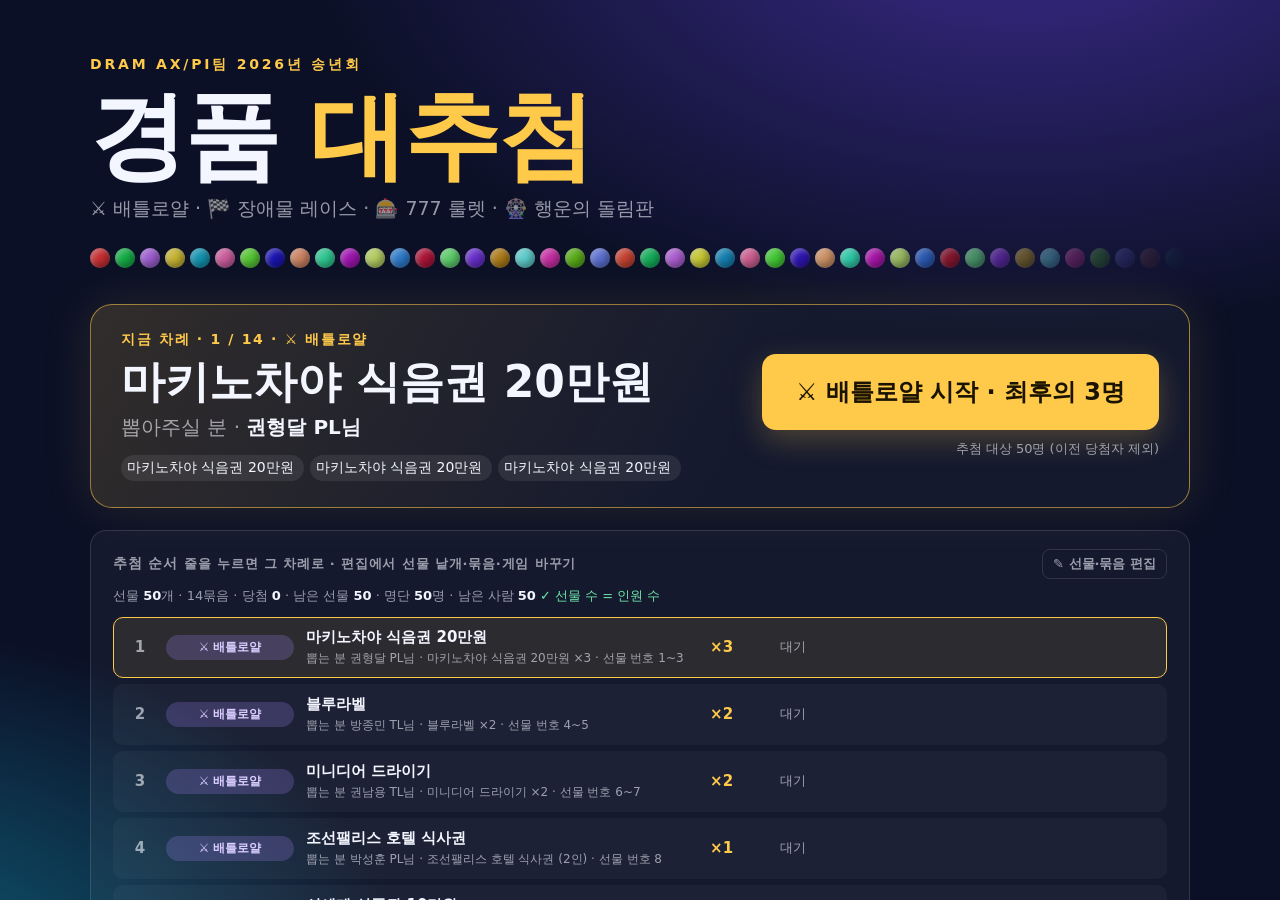
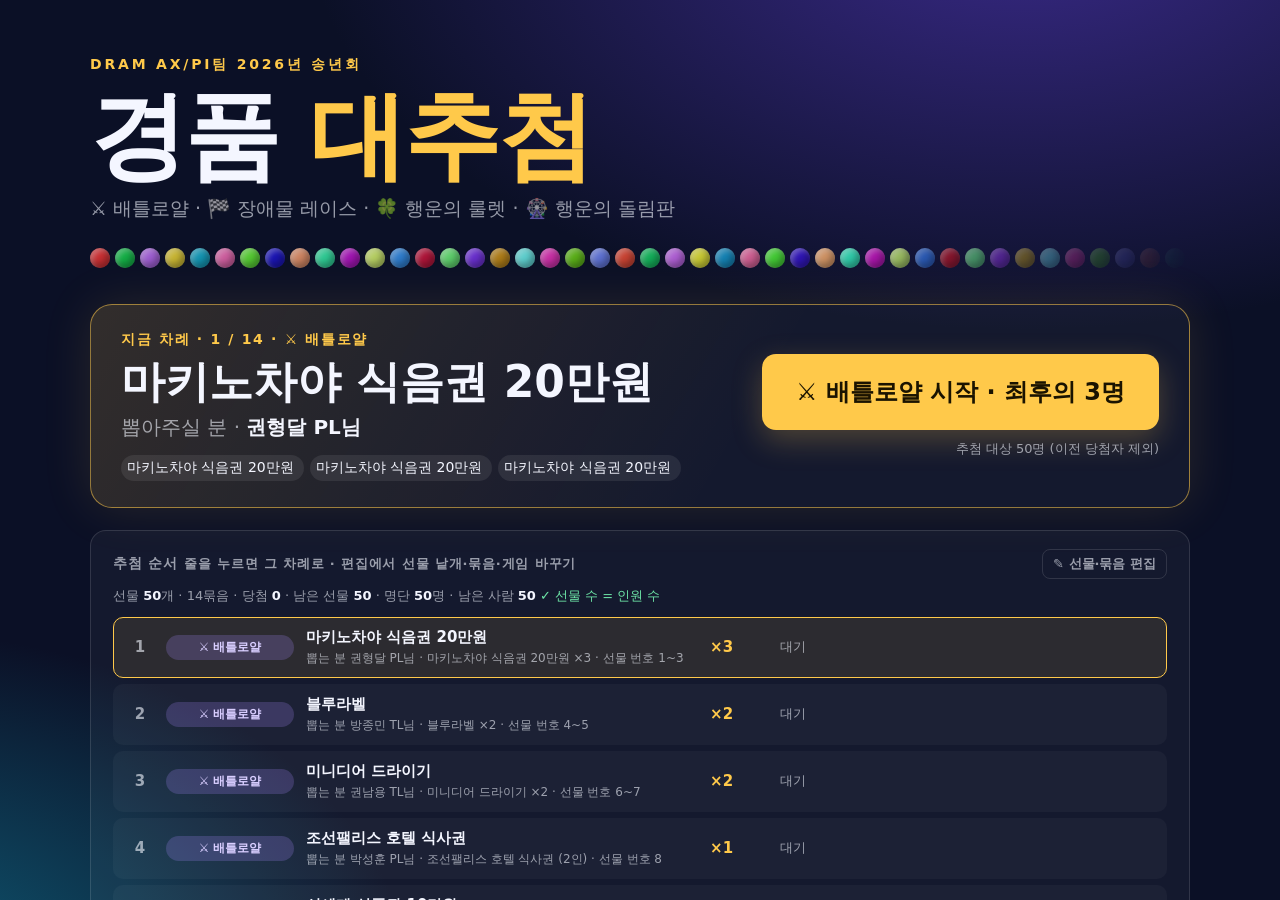
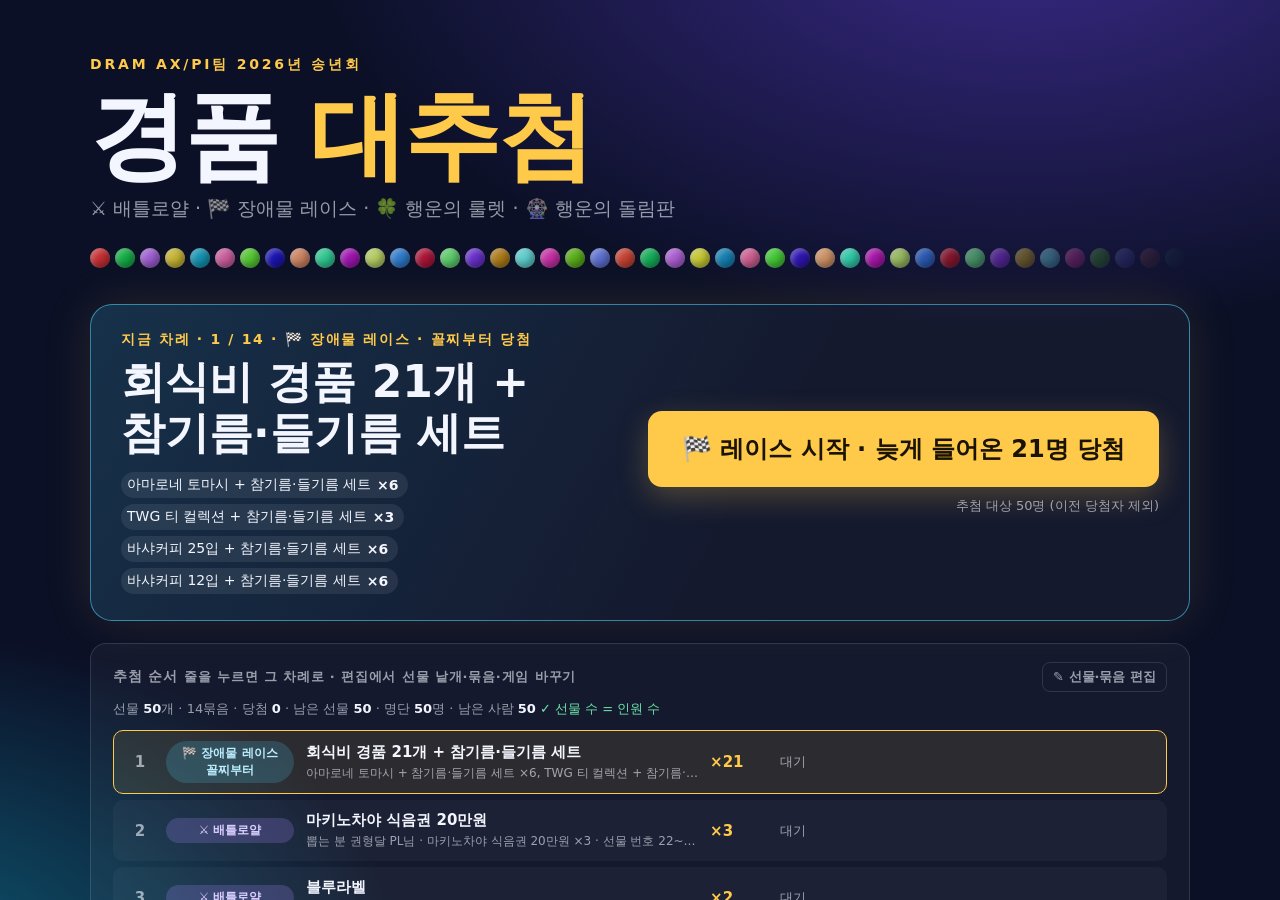
